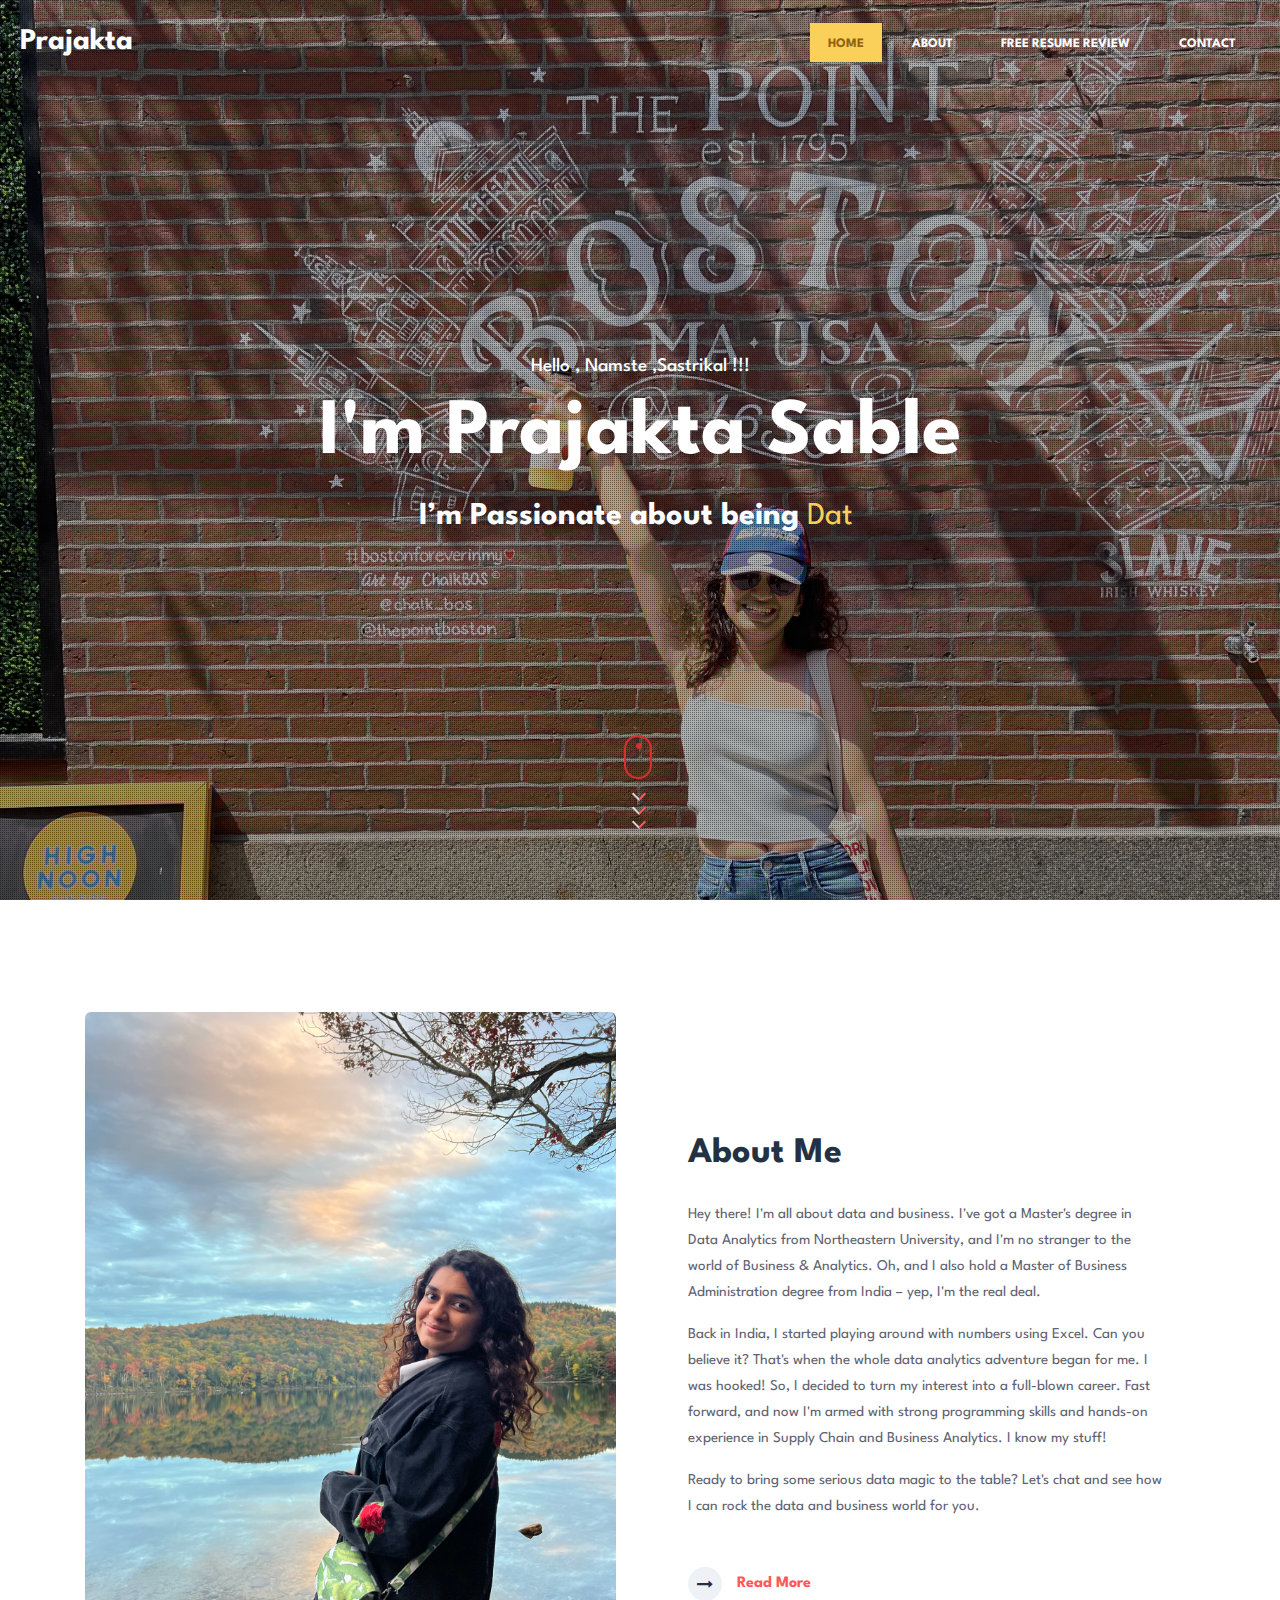
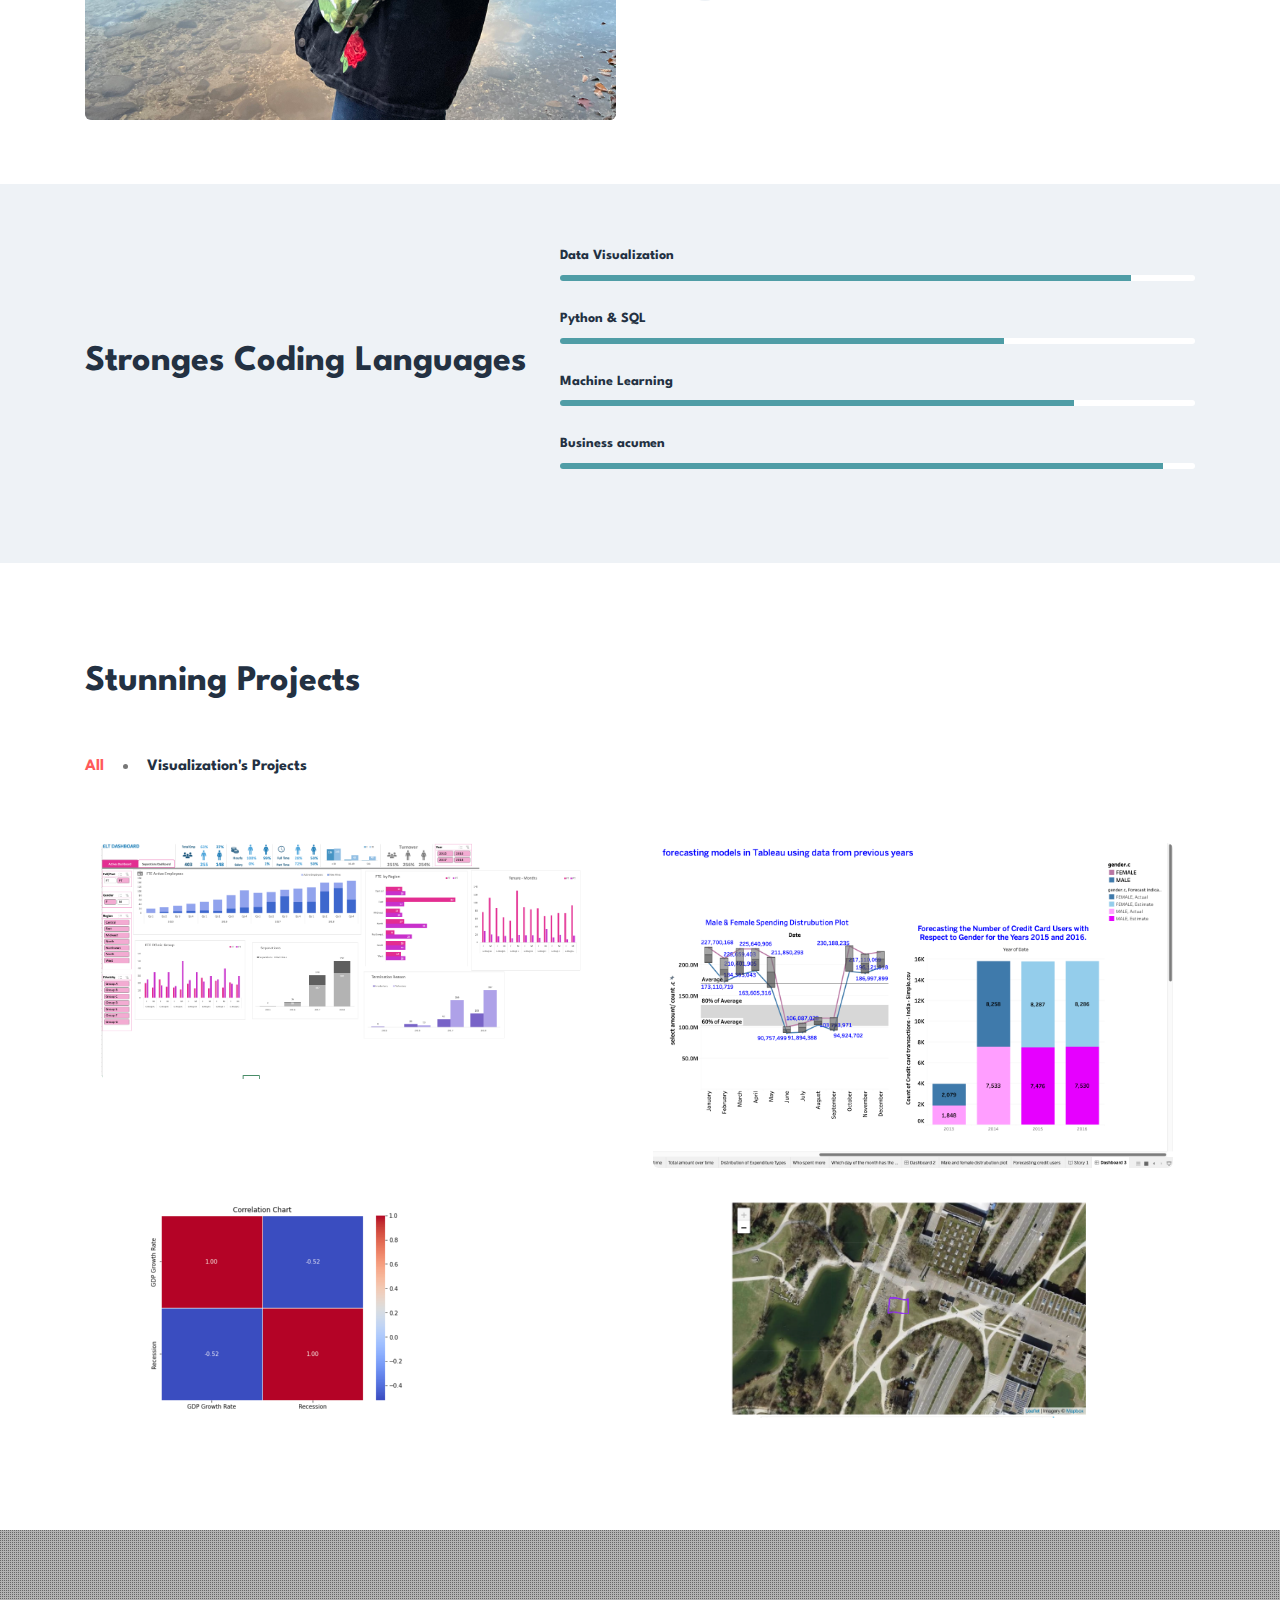
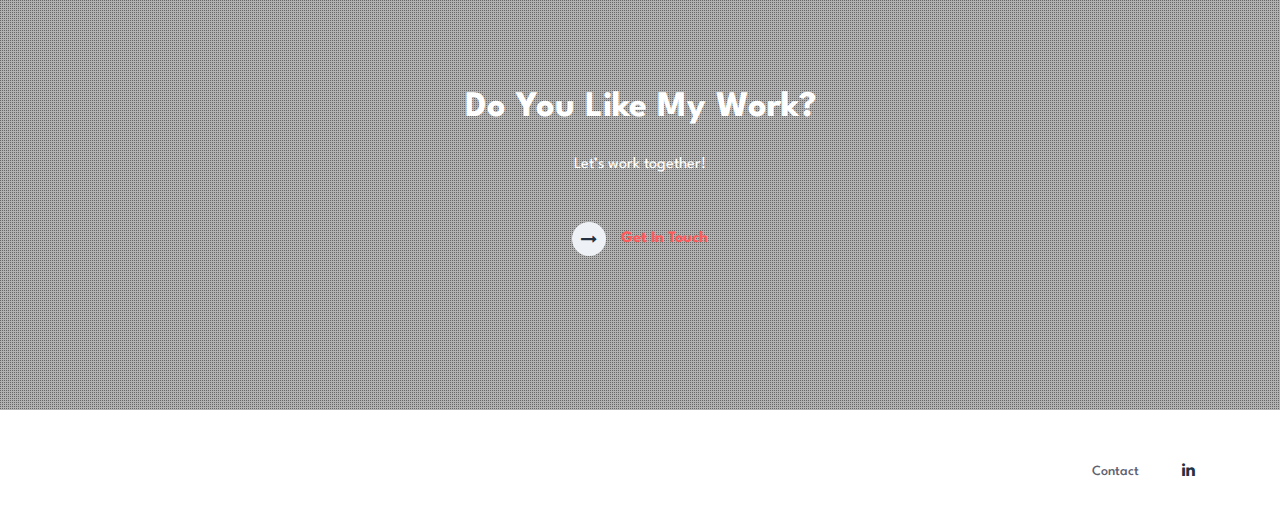
==== index.html @ e820bfb5 "projects chnages and add tableau public link" ====
<!doctype html>
<html lang="zxx">

<head>
  <!-- Required meta tags -->
  <meta charset="utf-8">
  <meta name="viewport" content="width=device-width, initial-scale=1, shrink-to-fit=no">
  <title>Home</title>
  <!-- Template CSS -->
  <link rel="stylesheet" href="assets/css/style-starter.css">
  <!-- Template CSS -->
  <link href="http://fonts.googleapis.com/css?family=Spartan:400,500,600,700,900&display=swap" rel="stylesheet">
  <!-- Template CSS -->

</head>

<!-- Google tag (gtag.js) -->
<script async src="https://www.googletagmanager.com/gtag/js?id=G-33QVKZ4LHF"></script>
<script>
  window.dataLayer = window.dataLayer || [];
  function gtag(){dataLayer.push(arguments);}
  gtag('js', new Date());

  gtag('config', 'G-33QVKZ4LHF');
</script>

<body>
  <!-- /Homepage-->
  <section class="w3l-banner-main">
    <!-- //Header -->
    <section class="banner-main-inf" id="section07">
      <header id="site-header" class="header-top">
        <nav class="navbar navbar-expand-lg shift " id="header">
          <a class="navbar-brand" href="index.html">
            Prajakta<span class="dot-1"></span>
          </a>
          <button class="navbar-toggler bg-gradient" type="button" data-toggle="collapse"
            data-target="#navbarTogglerDemo02" aria-controls="navbarTogglerDemo02" aria-expanded="false"
            aria-label="Toggle navigation"><span class="navbar-toggler-icon fa fa-bars"> </span>
          </button>

          <div class="collapse navbar-collapse" id="navbarTogglerDemo02">
            <ul class="navbar-nav ml-auto">
              <li class="nav-item active">
                <a class="nav-link" href="#site-header">Home <span class="sr-only">(current)</span></a>
              </li>
              <li class="nav-item">
                <a class="nav-link effect-3" href="about.html">About</a>
              </li>
			  <li class="nav-item">
				<a class="nav-link effect-3" href="services.html">Free Resume Review</a>
			  </li>
              <li class="nav-item">
                <a class="nav-link effect-3" href="contact.html">Contact</a>
              </li>
            </ul>

          </div>
        </nav>
      </header>
      <!-- //Header -->
      <!--/banner-content-->
      <div class="bannerhny-content text-center">
        <div class="layer">
          <div class="bannerhnyinf">
            <h6>Hello , Namste ,Sastrikal !!!</h6>
            <h3>I'm Prajakta Sable</h3>
            <h4 class="ban-t"> I’m Passionate about being  <span class="typed-text"></span><span class="cursor">&nbsp</span></h4>
            <div class="scroll-button">
              <a href="#about" class="scroll">
                <div class="icon-scroll">
                  <div class="mouse">
                    <div class="wheel"></div>
                  </div>
                  <div class="icon-arrows">
                    <span></span>
                  </div>
                </div>
              </a>
            </div>
          </div>
        </div>
        <!--//banner-content-->
      </div>
      </div>
    </section>
    <!-- //Homepage -->
<section class="w3l-content-w-photo-6" id="about">
	<!-- /content-grids-->
	<div class="content-photo-info py-5">
		<div class="container py-lg-3">
			<!-- /row-->
			<div class="content-photo-grids row mt-lg-5 mt-4">
				<div class="photo-6-inf-left col-lg-6 pr-lg-4">
					<img src="assets/images/ab.jpg" class="img-fluid" alt="">
				</div>
				<div class="photo-6-inf-right col-lg-6 text-left pl-lg-5">

					<h3 class="hny-title">
						About Me<span class="dot-1"></span></h3>
					<p> Hey there! I'm all about data and business. I've got a Master's degree in Data Analytics from Northeastern University, and I'm no stranger to the world of Business & Analytics. Oh, and I also hold a Master of Business Administration degree from India – yep, I'm the real deal.</p>

					<p> Back in India, I started playing around with numbers using Excel. Can you believe it? That's when the whole data analytics adventure began for me. I was hooked! So, I decided to turn my interest into a full-blown career. Fast forward, and now I'm armed with strong programming skills and hands-on experience in Supply Chain and Business Analytics. I know my stuff!</p>
					<p> Ready to bring some serious data magic to the table? Let's chat and see how I can rock the data and business world for you.</p>
					<div class="read-more mt-lg-5 mt-4">
						<a href="about.html" class="read-more">
							<span class="more_icon fa fa-long-arrow-right"></span>
							<span class="more_text">Read More</span>
						</a>
					</div>
				</div>
			</div>
			<!-- //row-->
			

		</div>
	</div>
</section>
<!-- //content-grids-->

<section class="w3l-content-6">
	<!-- /content-6-section -->
	  <div class="content-6-mian py-5">
			 <div class="container py-lg-3">
					 <div class="content-info-in row">
							 <div class="content-gd col-lg-5">
								<h3 class="hny-title">Stronges Coding Languages <br><span class="dot-1"></span>
							 </div>
							 <div class="content-gd col-lg-7">
								<div class="progress-info">
									<h6 class="progress-tittle">Data Visualization</h6>
									<div class="progress">
										<div class="progress-bar progress-bar-striped" role="progressbar" style="width: 90%" aria-valuenow="90" aria-valuemin="0" aria-valuemax="100">
										</div>
									</div>
								</div>
								<div class="progress-info">
									<h6 class="progress-tittle"> Python & SQL
									</h6>
									<div class="progress">
										<div class="progress-bar progress-bar-striped" role="progressbar" style="width: 70%" aria-valuenow="80" aria-valuemin="0" aria-valuemax="100">
										</div>
									</div>
								</div>
								<div class="progress-info">
									<h6 class="progress-tittle">Machine Learning</h6>
									<div class="progress">
										<div class="progress-bar progress-bar-striped" role="progressbar" style="width: 81%" aria-valuenow="80" aria-valuemin="0" aria-valuemax="100">
										</div>
									</div>
								</div>
								<div class="progress-info">
									<h6 class="progress-tittle"> Business acumen 
									 </h6>
									 <div class="progress">
									   <div class="progress-bar progress-bar-striped" role="progressbar" style="width: 95%" aria-valuenow="95" aria-valuemin="0" aria-valuemax="100">
									  </div>
							 </div>
					 </div>
					             
						</div>
				 </div>
			 </div>
	 </section>
   <!-- //content-6-section -->

  
<section class="w3-gallery">
	<!-- Portfolio -->
	<div class="portfolio py-5">
		<div class="container py-lg-5">

			<h3 class="hny-title">Stunning Projects<span class="dot-1"></span></h3>

			<!-- /Portfolio-grids -->
			<ul class="portfolio-categ filter my-md-5 my-4 p-0">
				<li class="port-filter all active">
					<a href="#">All</a>
				</li>
				<li class="cat-item-1">
					<a href="#" title="Category 1">Visualization's Projects</a>
				</li>
			
				

			</ul>
			<ul class="portfolio-area clearfix p-0 m-0 row">
				<li class="portfolio-item2 content" data-id="id-1" data-type="cat-item-1">
					<span class="image-block">

						<a class="image-zoom" href="assets/images/Screenshot 2023-07-02 at 5.34.55 PM.png" data-gal="prettyPhoto[1]">
							<div class="content-overlay"></div>
							<img src="assets/images/Screenshot 2023-07-02 at 5.34.55 PM.png" class="img-fluid" alt="portfolio-img">

							<div class="content-details fadeIn-bottom">
								<h3 class="content-title">"A rough People Data Analytics Dashboard created in Excel."
								</h3>

							</div>
						</a>
					</span>
				</li>
				<li class="portfolio-item2 content" data-id="id-2" data-type="cat-item-2">
					<span class="image-block">
						<a class="image-zoom" href="assets/images/Tableau.png" data-gal="prettyPhoto[1]">
							<div class="content-overlay"></div>
							<img src="assets/images/Tableau.png" class="img-fluid" alt="portfolio-img">
							<div class="content-details fadeIn-bottom">
								<h3 class="content-title"> "Forecasting models using exponential smoothing and linear regression using Tableau." </h3>

							</div>
						</a>
					</span>
				</li>
			</a>
				<li class="portfolio-item2 content" data-id="id-3" data-type="cat-item-3">
					<span class="image-block">

						<a class="image-zoom" href="assets/images/ML_1.png" data-gal="prettyPhoto[gallery1]">
							<div class="content-overlay"></div>
							<img src="assets/images/ML_1.png" class="img-fluid" alt="portfolio-img">
							<div class="content-details fadeIn-bottom">
								<h3 class="content-title"> Recession Analysis using ML</h3>
							</div>
						</a>
						<a class="image-zoom" href="assets/images/ML_2.png" data-gal="prettyPhoto[gallery1]"></a>
						<a class="image-zoom" href="assets/images/ML_3.png" data-gal="prettyPhoto[gallery1]"></a>
						<a class="image-zoom" href="assets/images/ML_4.png" data-gal="prettyPhoto[gallery1]"></a>
					</span>
				</li>
				<li class="portfolio-item2 content" data-id="id-4" data-type="cat-item-2">
					<span class="image-block">

						<a class="image-zoom" href="assets/images/Drone_1.png" data-gal="prettyPhoto[gallery2]">
							<div class="content-overlay"></div>
							<img src="assets/images/Drone_1.png" class="img-fluid" alt="portfolio-img">
							<div class="content-details fadeIn-bottom">
								<h3 class="content-title"> Drone Analysis using PX4</h3>

							</div>
						</a>
						<a class="image-zoom" href="assets/images/Drone_2.png" data-gal="prettyPhoto[gallery2]"></a>
						<a class="image-zoom" href="assets/images/Drone_3.png" data-gal="prettyPhoto[gallery2]"></a>
						<a class="image-zoom" href="assets/images/Drone_4.png" data-gal="prettyPhoto[gallery2]"></a>
						<a class="image-zoom" href="assets/images/Drone_5.png" data-gal="prettyPhoto[gallery2]"></a>
						<a class="image-zoom" href="assets/images/Drone_6.png" data-gal="prettyPhoto[gallery1]"></a>
					</span>
				</li>

				
			</ul>
			<!--end portfolio-area -->
			<!-- /Portfolio-grids -->
		</div>

	</div>
</section>
<!-- //Portfolio -->

      

<!-- //customers-6-->
    <!--/w3l-download-main-->
    <section class="w3l-download-main">
    	<!--/download-->
    	<div class="download-content text-center">
    		<div class="layer-2 py-5">
    			<div class="container py-lg-3">
    				<h3 class="hny-title two">Do you like my work<span class="dot-1"></span>?</h3>
    				<h6>Let’s work together!</h6>
    				<div class="read-more mt-lg-5 mt-4">
    					<a href="contact.html" class="read-more">
    						<span class="more_icon fa fa-long-arrow-right"></span>
    						<span class="more_text">Get In Touch</span>
    					</a>
    				</div>
    			</div>
    		</div>
    	</div>
    	</div>
    	<!--//download-->
    </section>
    <!--//w3l-download-main-->
<!-- footer -->
<footer class="w3l-footer-16">
    <div class="footer-content py-lg-5 py-4 text-center">
        <div class="container">
            <div class="row copy-right">
                <div class="col-lg-6 footer-left text-lg-left text-center">
                </div>
                <div class="col-lg-6 footer-right text-lg-right text-center">
                    <ul class="footer-gd-16">
                        <li><a href="contact.html">Contact</a></li>
                    </ul>
                    <div class="share-icons-footer ml-lg-4">
                        <a href="https://www.linkedin.com/in/prajaktasable/"  target=”_blank”><span class="fa fa-linkedin"></span></a>
                    </div>

                </div>
            </div>
            <button onclick="topFunction()" id="movetop" title="Go to top">
                <span class="fa fa-angle-up"></span>
            </button>
        </div>
    </div>

    <!-- move top -->
    <script>
        // When the user scrolls down 20px from the top of the document, show the button
        window.onscroll = function () {
            scrollFunction()
        };

        function scrollFunction() {
            if (document.body.scrollTop > 20 || document.documentElement.scrollTop > 20) {
                document.getElementById("movetop").style.display = "block";
            } else {
                document.getElementById("movetop").style.display = "none";
            }
        }

        // When the user clicks on the button, scroll to the top of the document
        function topFunction() {
            document.body.scrollTop = 0;
            document.documentElement.scrollTop = 0;
        }
    </script>
    <!-- //move top -->
    <script>
        $(function () {
            $('.navbar-toggler').click(function () {
                $('body').toggleClass('noscroll');
            })
        });
    </script>
</footer>
<!-- //footer -->
</body>

</html>

<script src="assets/js/jquery-3.3.1.min.js"></script>
<!-- disable body scroll which navbar is in active -->

<!--//-->
<script>
  $(function () {
    $('.navbar-toggler').click(function () {
      $('body').toggleClass('noscroll');
    })
  });
</script>
<!--/scroll-down-JS-->
<script>
  $(function () {
    $('a[href*=#]').on('click', function (e) {
      e.preventDefault();
      $('html, body').animate({
        scrollTop: $($(this).attr('href')).offset().top
      }, 500, 'linear');
    });
  });
</script>
<!--//scroll-down-JS-->
<!-- /typig-text-->
<script>
  const typedTextSpan = document.querySelector(".typed-text");
  const cursorSpan = document.querySelector(".cursor");

  const textArray = ["Data & Business Analyst"];
  const typingDelay = 200;
  const erasingDelay = 10;
  const newTextDelay = 100; // Delay between current and next text
  let textArrayIndex = 0;
  let charIndex = 0;

  function type() {
    if (charIndex < textArray[textArrayIndex].length) {
      if (!cursorSpan.classList.contains("typing")) cursorSpan.classList.add("typing");
      typedTextSpan.textContent += textArray[textArrayIndex].charAt(charIndex);
      charIndex++;
      setTimeout(type, typingDelay);
    } else {
      cursorSpan.classList.remove("typing");
      setTimeout(erase, newTextDelay);
    }
  }

  function erase() {
    if (charIndex > 0) {
      // add class 'typing' if there's none
      if (!cursorSpan.classList.contains("typing")) {
        cursorSpan.classList.add("typing");
      }
      typedTextSpan.textContent = textArray[textArrayIndex].substring(0, 0);
      charIndex--;
      setTimeout(erase, erasingDelay);
    } else {
      cursorSpan.classList.remove("typing");
      textArrayIndex++;
      if (textArrayIndex >= textArray.length) textArrayIndex = 0;
      setTimeout(type, typingDelay);
    }
  }

  document.addEventListener("DOMContentLoaded", function () { // On DOM Load initiate the effect
    if (textArray.length) setTimeout(type, newTextDelay + 250);
  });
</script>
<!-- //typig-text-->
<!-- for blog carousel slider -->
<script src="assets/js/owl.carousel1.js"></script>
<script>
  $(document).ready(function () {
    $("#owl-demo2").owlCarousel({
      items:1,
		        lazyLoad : true,
		        autoPlay : true,
		        navigation : false,
			    navigationText : ["",""],
			    rewindNav : false,
			    scrollPerPage :true,
			    pagination : false,
    			paginationNumbers: false,
      
    })
  })
</script>


<!-- //for blog carousel slider -->
<!-- jQuery-Photo-filter-lightbox-portfolio-plugin -->
<script src="assets/js/jquery-1.7.2.js"></script>
<script src="assets/js/jquery.quicksand.js"></script>
<script src="assets/js/script.js"></script>
<script src="assets/js/jquery.prettyPhoto.js"></script>
<!-- //jQuery-Photo-filter-lightbox-portfolio-plugin -->

<script src="assets/js/bootstrap.min.js"></script>
---- assets/css/style-starter.css ----
@charset "UTF-8";

html {
  scroll-behavior: smooth;
}

h1,
h2,
h3,
h4,
h5,
h6 {
  font-family: 'Spartan', sans-serif;
  font-weight: 700;
}

body,
body a,
body li,
body p,
.btn,
input {
  font-family: 'Spartan', sans-serif;
}

body p {
  line-height: 26px;
  font-weight: 400;
  font-size: 15px;
}

ol,
ul,
dl {
  margin-top: 0;
  margin-bottom: 0rem;
  padding: 0;
}

.form-control:focus {
  box-shadow: none !important;
}

body a:hover {
  color: #ff5959;
  transition: 0.3s ease;
}

body input,
button,
.btn,
textarea {
  border-radius: 6px;
  font-family: 'Spartan', sans-serif;
}

body img {
  border-radius: 6px;
}

.noscroll {
  overflow: hidden;
}

h3.hny-title,
h3.hny-title.two {
  font-size: 36px;
  line-height: 46px;
  color: #233142;
  margin-bottom: 24px;
  text-transform: capitalize;
  font-weight: 700;
}

h3.hny-title.two {
  color: #fff;
}

span.dot-1 {
  color: #ff5959;
}

.read-more a {
  color: #ff5959;
  font-weight: 700;
  font-size: 16px;
}

.read-more a:hover {
  color: #4f9da6;
}

.read-more .more_text {
  margin-left: 0.7em;
  display: inline-block;
  vertical-align: middle;
  transition: color 0.3s ease;
}

.read-more .more_icon {
  display: inline-block;
  vertical-align: middle;
  width: 34px;
  height: 34px;
  line-height: 34px;
  text-align: center;
  color: #233142;
  background-color: #EEF2F6;
  transition: color 0.3s ease, background-color 0.3s ease, border-color 0.3s ease;
  border-radius: 50%;
}

span.red-color {
  color: #ff5959;
}

@media (max-width: 1280px) {

  h3.hny-title,
  h3.hny-title.two {
    font-size: 36px;
    line-height: 46px;
  }
}

@media (max-width: 991px) {

  h3.hny-title,
  h3.hny-title.two {
    font-size: 30px;
    line-height: 40px;
  }

  a.read-more-btn.btn {
    margin-top: 10px;
  }
}

@media (max-width: 480px) {

  h3.hny-title,
  h3.hny-title.two {
    font-size: 28px;
    line-height: 38px;
  }
}

@media (max-width: 440px) {

  h3.hny-title,
  h3.hny-title.two {
    font-size: 26px;
    line-height: 36px;
  }
}

/*!
 *  Font Awesome 4.7.0 by @davegandy - http://fontawesome.io - @fontawesome
 *  License - http://fontawesome.io/license (Font: SIL OFL 1.1, CSS: MIT License)
 */
/* FONT PATH
 * -------------------------- */
@font-face {
  font-family: 'FontAwesome';
  src: url("../fonts/fontawesome-webfont.eot?v=4.7.0");
  src: url("../fonts/fontawesome-webfont.eot?#iefix&v=4.7.0") format("embedded-opentype"), url("../fonts/fontawesome-webfont.woff2?v=4.7.0") format("woff2"), url("../fonts/fontawesome-webfont.woff?v=4.7.0") format("woff"), url("../fonts/fontawesome-webfont.ttf?v=4.7.0") format("truetype"), url("../fonts/fontawesome-webfont.svg?v=4.7.0#fontawesomeregular") format("svg");
  font-weight: normal;
  font-style: normal;
}

.fa {
  display: inline-block;
  font: normal normal normal 14px/1 FontAwesome;
  font-size: inherit;
  text-rendering: auto;
  -webkit-font-smoothing: antialiased;
  -moz-osx-font-smoothing: grayscale;
}

/* makes the font 33% larger relative to the icon container */
.fa-lg {
  font-size: 1.33333em;
  line-height: 0.75em;
  vertical-align: -15%;
}

.fa-2x {
  font-size: 2em;
}

.fa-3x {
  font-size: 3em;
}

.fa-4x {
  font-size: 4em;
}

.fa-5x {
  font-size: 5em;
}

.fa-fw {
  width: 1.28571em;
  text-align: center;
}

.fa-ul {
  padding-left: 0;
  margin-left: 2.14286em;
  list-style-type: none;
}

.fa-ul>li {
  position: relative;
}

.fa-li {
  position: absolute;
  left: -2.14286em;
  width: 2.14286em;
  top: 0.14286em;
  text-align: center;
}

.fa-li.fa-lg {
  left: -1.85714em;
}

.fa-border {
  padding: .2em .25em .15em;
  border: solid 0.08em #eee;
  border-radius: .1em;
}

.fa-pull-left {
  float: left;
}

.fa-pull-right {
  float: right;
}

.fa.fa-pull-left {
  margin-right: .3em;
}

.fa.fa-pull-right {
  margin-left: .3em;
}

/* Deprecated as of 4.4.0 */
.pull-right {
  float: right;
}

.pull-left {
  float: left;
}

.fa.pull-left {
  margin-right: .3em;
}

.fa.pull-right {
  margin-left: .3em;
}

.fa-spin {
  -webkit-animation: fa-spin 2s infinite linear;
  animation: fa-spin 2s infinite linear;
}

.fa-pulse {
  -webkit-animation: fa-spin 1s infinite steps(8);
  animation: fa-spin 1s infinite steps(8);
}

@-webkit-keyframes fa-spin {
  0% {
    transform: rotate(0deg);
  }

  100% {
    transform: rotate(359deg);
  }
}

@keyframes fa-spin {
  0% {
    transform: rotate(0deg);
  }

  100% {
    transform: rotate(359deg);
  }
}

.fa-rotate-90 {
  -ms-filter: "progid:DXImageTransform.Microsoft.BasicImage(rotation=1)";
  transform: rotate(90deg);
}

.fa-rotate-180 {
  -ms-filter: "progid:DXImageTransform.Microsoft.BasicImage(rotation=2)";
  transform: rotate(180deg);
}

.fa-rotate-270 {
  -ms-filter: "progid:DXImageTransform.Microsoft.BasicImage(rotation=3)";
  transform: rotate(270deg);
}

.fa-flip-horizontal {
  -ms-filter: "progid:DXImageTransform.Microsoft.BasicImage(rotation=0, mirror=1)";
  transform: scale(-1, 1);
}

.fa-flip-vertical {
  -ms-filter: "progid:DXImageTransform.Microsoft.BasicImage(rotation=2, mirror=1)";
  transform: scale(1, -1);
}

:root .fa-rotate-90,
:root .fa-rotate-180,
:root .fa-rotate-270,
:root .fa-flip-horizontal,
:root .fa-flip-vertical {
  -webkit-filter: none;
  filter: none;
}

.fa-stack {
  position: relative;
  display: inline-block;
  width: 2em;
  height: 2em;
  line-height: 2em;
  vertical-align: middle;
}

.fa-stack-1x,
.fa-stack-2x {
  position: absolute;
  left: 0;
  width: 100%;
  text-align: center;
}

.fa-stack-1x {
  line-height: inherit;
}

.fa-stack-2x {
  font-size: 2em;
}

.fa-inverse {
  color: #fff;
}

/* Font Awesome uses the Unicode Private Use Area (PUA) to ensure screen
   readers do not read off random characters that represent icons */
.fa-glass:before {
  content: "";
}

.fa-music:before {
  content: "";
}

.fa-search:before {
  content: "";
}

.fa-envelope-o:before {
  content: "";
}

.fa-heart:before {
  content: "";
}

.fa-star:before {
  content: "";
}

.fa-star-o:before {
  content: "";
}

.fa-user:before {
  content: "";
}

.fa-film:before {
  content: "";
}

.fa-th-large:before {
  content: "";
}

.fa-th:before {
  content: "";
}

.fa-th-list:before {
  content: "";
}

.fa-check:before {
  content: "";
}

.fa-remove:before,
.fa-close:before,
.fa-times:before {
  content: "";
}

.fa-search-plus:before {
  content: "";
}

.fa-search-minus:before {
  content: "";
}

.fa-power-off:before {
  content: "";
}

.fa-signal:before {
  content: "";
}

.fa-gear:before,
.fa-cog:before {
  content: "";
}

.fa-trash-o:before {
  content: "";
}

.fa-home:before {
  content: "";
}

.fa-file-o:before {
  content: "";
}

.fa-clock-o:before {
  content: "";
}

.fa-road:before {
  content: "";
}

.fa-download:before {
  content: "";
}

.fa-arrow-circle-o-down:before {
  content: "";
}

.fa-arrow-circle-o-up:before {
  content: "";
}

.fa-inbox:before {
  content: "";
}

.fa-play-circle-o:before {
  content: "";
}

.fa-rotate-right:before,
.fa-repeat:before {
  content: "";
}

.fa-refresh:before {
  content: "";
}

.fa-list-alt:before {
  content: "";
}

.fa-lock:before {
  content: "";
}

.fa-flag:before {
  content: "";
}

.fa-headphones:before {
  content: "";
}

.fa-volume-off:before {
  content: "";
}

.fa-volume-down:before {
  content: "";
}

.fa-volume-up:before {
  content: "";
}

.fa-qrcode:before {
  content: "";
}

.fa-barcode:before {
  content: "";
}

.fa-tag:before {
  content: "";
}

.fa-tags:before {
  content: "";
}

.fa-book:before {
  content: "";
}

.fa-bookmark:before {
  content: "";
}

.fa-print:before {
  content: "";
}

.fa-camera:before {
  content: "";
}

.fa-font:before {
  content: "";
}

.fa-bold:before {
  content: "";
}

.fa-italic:before {
  content: "";
}

.fa-text-height:before {
  content: "";
}

.fa-text-width:before {
  content: "";
}

.fa-align-left:before {
  content: "";
}

.fa-align-center:before {
  content: "";
}

.fa-align-right:before {
  content: "";
}

.fa-align-justify:before {
  content: "";
}

.fa-list:before {
  content: "";
}

.fa-dedent:before,
.fa-outdent:before {
  content: "";
}

.fa-indent:before {
  content: "";
}

.fa-video-camera:before {
  content: "";
}

.fa-photo:before,
.fa-image:before,
.fa-picture-o:before {
  content: "";
}

.fa-pencil:before {
  content: "";
}

.fa-map-marker:before {
  content: "";
}

.fa-adjust:before {
  content: "";
}

.fa-tint:before {
  content: "";
}

.fa-edit:before,
.fa-pencil-square-o:before {
  content: "";
}

.fa-share-square-o:before {
  content: "";
}

.fa-check-square-o:before {
  content: "";
}

.fa-arrows:before {
  content: "";
}

.fa-step-backward:before {
  content: "";
}

.fa-fast-backward:before {
  content: "";
}

.fa-backward:before {
  content: "";
}

.fa-play:before {
  content: "";
}

.fa-pause:before {
  content: "";
}

.fa-stop:before {
  content: "";
}

.fa-forward:before {
  content: "";
}

.fa-fast-forward:before {
  content: "";
}

.fa-step-forward:before {
  content: "";
}

.fa-eject:before {
  content: "";
}

.fa-chevron-left:before {
  content: "";
}

.fa-chevron-right:before {
  content: "";
}

.fa-plus-circle:before {
  content: "";
}

.fa-minus-circle:before {
  content: "";
}

.fa-times-circle:before {
  content: "";
}

.fa-check-circle:before {
  content: "";
}

.fa-question-circle:before {
  content: "";
}

.fa-info-circle:before {
  content: "";
}

.fa-crosshairs:before {
  content: "";
}

.fa-times-circle-o:before {
  content: "";
}

.fa-check-circle-o:before {
  content: "";
}

.fa-ban:before {
  content: "";
}

.fa-arrow-left:before {
  content: "";
}

.fa-arrow-right:before {
  content: "";
}

.fa-arrow-up:before {
  content: "";
}

.fa-arrow-down:before {
  content: "";
}

.fa-mail-forward:before,
.fa-share:before {
  content: "";
}

.fa-expand:before {
  content: "";
}

.fa-compress:before {
  content: "";
}

.fa-plus:before {
  content: "";
}

.fa-minus:before {
  content: "";
}

.fa-asterisk:before {
  content: "";
}

.fa-exclamation-circle:before {
  content: "";
}

.fa-gift:before {
  content: "";
}

.fa-leaf:before {
  content: "";
}

.fa-fire:before {
  content: "";
}

.fa-eye:before {
  content: "";
}

.fa-eye-slash:before {
  content: "";
}

.fa-warning:before,
.fa-exclamation-triangle:before {
  content: "";
}

.fa-plane:before {
  content: "";
}

.fa-calendar:before {
  content: "";
}

.fa-random:before {
  content: "";
}

.fa-comment:before {
  content: "";
}

.fa-magnet:before {
  content: "";
}

.fa-chevron-up:before {
  content: "";
}

.fa-chevron-down:before {
  content: "";
}

.fa-retweet:before {
  content: "";
}

.fa-shopping-cart:before {
  content: "";
}

.fa-folder:before {
  content: "";
}

.fa-folder-open:before {
  content: "";
}

.fa-arrows-v:before {
  content: "";
}

.fa-arrows-h:before {
  content: "";
}

.fa-bar-chart-o:before,
.fa-bar-chart:before {
  content: "";
}

.fa-twitter-square:before {
  content: "";
}

.fa-facebook-square:before {
  content: "";
}

.fa-camera-retro:before {
  content: "";
}

.fa-key:before {
  content: "";
}

.fa-gears:before,
.fa-cogs:before {
  content: "";
}

.fa-comments:before {
  content: "";
}

.fa-thumbs-o-up:before {
  content: "";
}

.fa-thumbs-o-down:before {
  content: "";
}

.fa-star-half:before {
  content: "";
}

.fa-heart-o:before {
  content: "";
}

.fa-sign-out:before {
  content: "";
}

.fa-linkedin-square:before {
  content: "";
}

.fa-thumb-tack:before {
  content: "";
}

.fa-external-link:before {
  content: "";
}

.fa-sign-in:before {
  content: "";
}

.fa-trophy:before {
  content: "";
}

.fa-github-square:before {
  content: "";
}

.fa-upload:before {
  content: "";
}

.fa-lemon-o:before {
  content: "";
}

.fa-phone:before {
  content: "";
}

.fa-square-o:before {
  content: "";
}

.fa-bookmark-o:before {
  content: "";
}

.fa-phone-square:before {
  content: "";
}

.fa-twitter:before {
  content: "";
}

.fa-facebook-f:before,
.fa-facebook:before {
  content: "";
}

.fa-github:before {
  content: "";
}

.fa-unlock:before {
  content: "";
}

.fa-credit-card:before {
  content: "";
}

.fa-feed:before,
.fa-rss:before {
  content: "";
}

.fa-hdd-o:before {
  content: "";
}

.fa-bullhorn:before {
  content: "";
}

.fa-bell:before {
  content: "";
}

.fa-certificate:before {
  content: "";
}

.fa-hand-o-right:before {
  content: "";
}

.fa-hand-o-left:before {
  content: "";
}

.fa-hand-o-up:before {
  content: "";
}

.fa-hand-o-down:before {
  content: "";
}

.fa-arrow-circle-left:before {
  content: "";
}

.fa-arrow-circle-right:before {
  content: "";
}

.fa-arrow-circle-up:before {
  content: "";
}

.fa-arrow-circle-down:before {
  content: "";
}

.fa-globe:before {
  content: "";
}

.fa-wrench:before {
  content: "";
}

.fa-tasks:before {
  content: "";
}

.fa-filter:before {
  content: "";
}

.fa-briefcase:before {
  content: "";
}

.fa-arrows-alt:before {
  content: "";
}

.fa-group:before,
.fa-users:before {
  content: "";
}

.fa-chain:before,
.fa-link:before {
  content: "";
}

.fa-cloud:before {
  content: "";
}

.fa-flask:before {
  content: "";
}

.fa-cut:before,
.fa-scissors:before {
  content: "";
}

.fa-copy:before,
.fa-files-o:before {
  content: "";
}

.fa-paperclip:before {
  content: "";
}

.fa-save:before,
.fa-floppy-o:before {
  content: "";
}

.fa-square:before {
  content: "";
}

.fa-navicon:before,
.fa-reorder:before,
.fa-bars:before {
  content: "";
}

.fa-list-ul:before {
  content: "";
}

.fa-list-ol:before {
  content: "";
}

.fa-strikethrough:before {
  content: "";
}

.fa-underline:before {
  content: "";
}

.fa-table:before {
  content: "";
}

.fa-magic:before {
  content: "";
}

.fa-truck:before {
  content: "";
}

.fa-pinterest:before {
  content: "";
}

.fa-pinterest-square:before {
  content: "";
}

.fa-google-plus-square:before {
  content: "";
}

.fa-google-plus:before {
  content: "";
}

.fa-money:before {
  content: "";
}

.fa-caret-down:before {
  content: "";
}

.fa-caret-up:before {
  content: "";
}

.fa-caret-left:before {
  content: "";
}

.fa-caret-right:before {
  content: "";
}

.fa-columns:before {
  content: "";
}

.fa-unsorted:before,
.fa-sort:before {
  content: "";
}

.fa-sort-down:before,
.fa-sort-desc:before {
  content: "";
}

.fa-sort-up:before,
.fa-sort-asc:before {
  content: "";
}

.fa-envelope:before {
  content: "";
}

.fa-linkedin:before {
  content: "";
}

.fa-rotate-left:before,
.fa-undo:before {
  content: "";
}

.fa-legal:before,
.fa-gavel:before {
  content: "";
}

.fa-dashboard:before,
.fa-tachometer:before {
  content: "";
}

.fa-comment-o:before {
  content: "";
}

.fa-comments-o:before {
  content: "";
}

.fa-flash:before,
.fa-bolt:before {
  content: "";
}

.fa-sitemap:before {
  content: "";
}

.fa-umbrella:before {
  content: "";
}

.fa-paste:before,
.fa-clipboard:before {
  content: "";
}

.fa-lightbulb-o:before {
  content: "";
}

.fa-exchange:before {
  content: "";
}

.fa-cloud-download:before {
  content: "";
}

.fa-cloud-upload:before {
  content: "";
}

.fa-user-md:before {
  content: "";
}

.fa-stethoscope:before {
  content: "";
}

.fa-suitcase:before {
  content: "";
}

.fa-bell-o:before {
  content: "";
}

.fa-coffee:before {
  content: "";
}

.fa-cutlery:before {
  content: "";
}

.fa-file-text-o:before {
  content: "";
}

.fa-building-o:before {
  content: "";
}

.fa-hospital-o:before {
  content: "";
}

.fa-ambulance:before {
  content: "";
}

.fa-medkit:before {
  content: "";
}

.fa-fighter-jet:before {
  content: "";
}

.fa-beer:before {
  content: "";
}

.fa-h-square:before {
  content: "";
}

.fa-plus-square:before {
  content: "";
}

.fa-angle-double-left:before {
  content: "";
}

.fa-angle-double-right:before {
  content: "";
}

.fa-angle-double-up:before {
  content: "";
}

.fa-angle-double-down:before {
  content: "";
}

.fa-angle-left:before {
  content: "";
}

.fa-angle-right:before {
  content: "";
}

.fa-angle-up:before {
  content: "";
}

.fa-angle-down:before {
  content: "";
}

.fa-desktop:before {
  content: "";
}

.fa-laptop:before {
  content: "";
}

.fa-tablet:before {
  content: "";
}

.fa-mobile-phone:before,
.fa-mobile:before {
  content: "";
}

.fa-circle-o:before {
  content: "";
}

.fa-quote-left:before {
  content: "";
}

.fa-quote-right:before {
  content: "";
}

.fa-spinner:before {
  content: "";
}

.fa-circle:before {
  content: "";
}

.fa-mail-reply:before,
.fa-reply:before {
  content: "";
}

.fa-github-alt:before {
  content: "";
}

.fa-folder-o:before {
  content: "";
}

.fa-folder-open-o:before {
  content: "";
}

.fa-smile-o:before {
  content: "";
}

.fa-frown-o:before {
  content: "";
}

.fa-meh-o:before {
  content: "";
}

.fa-gamepad:before {
  content: "";
}

.fa-keyboard-o:before {
  content: "";
}

.fa-flag-o:before {
  content: "";
}

.fa-flag-checkered:before {
  content: "";
}

.fa-terminal:before {
  content: "";
}

.fa-code:before {
  content: "";
}

.fa-mail-reply-all:before,
.fa-reply-all:before {
  content: "";
}

.fa-star-half-empty:before,
.fa-star-half-full:before,
.fa-star-half-o:before {
  content: "";
}

.fa-location-arrow:before {
  content: "";
}

.fa-crop:before {
  content: "";
}

.fa-code-fork:before {
  content: "";
}

.fa-unlink:before,
.fa-chain-broken:before {
  content: "";
}

.fa-question:before {
  content: "";
}

.fa-info:before {
  content: "";
}

.fa-exclamation:before {
  content: "";
}

.fa-superscript:before {
  content: "";
}

.fa-subscript:before {
  content: "";
}

.fa-eraser:before {
  content: "";
}

.fa-puzzle-piece:before {
  content: "";
}

.fa-microphone:before {
  content: "";
}

.fa-microphone-slash:before {
  content: "";
}

.fa-shield:before {
  content: "";
}

.fa-calendar-o:before {
  content: "";
}

.fa-fire-extinguisher:before {
  content: "";
}

.fa-rocket:before {
  content: "";
}

.fa-maxcdn:before {
  content: "";
}

.fa-chevron-circle-left:before {
  content: "";
}

.fa-chevron-circle-right:before {
  content: "";
}

.fa-chevron-circle-up:before {
  content: "";
}

.fa-chevron-circle-down:before {
  content: "";
}

.fa-html5:before {
  content: "";
}

.fa-css3:before {
  content: "";
}

.fa-anchor:before {
  content: "";
}

.fa-unlock-alt:before {
  content: "";
}

.fa-bullseye:before {
  content: "";
}

.fa-ellipsis-h:before {
  content: "";
}

.fa-ellipsis-v:before {
  content: "";
}

.fa-rss-square:before {
  content: "";
}

.fa-play-circle:before {
  content: "";
}

.fa-ticket:before {
  content: "";
}

.fa-minus-square:before {
  content: "";
}

.fa-minus-square-o:before {
  content: "";
}

.fa-level-up:before {
  content: "";
}

.fa-level-down:before {
  content: "";
}

.fa-check-square:before {
  content: "";
}

.fa-pencil-square:before {
  content: "";
}

.fa-external-link-square:before {
  content: "";
}

.fa-share-square:before {
  content: "";
}

.fa-compass:before {
  content: "";
}

.fa-toggle-down:before,
.fa-caret-square-o-down:before {
  content: "";
}

.fa-toggle-up:before,
.fa-caret-square-o-up:before {
  content: "";
}

.fa-toggle-right:before,
.fa-caret-square-o-right:before {
  content: "";
}

.fa-euro:before,
.fa-eur:before {
  content: "";
}

.fa-gbp:before {
  content: "";
}

.fa-dollar:before,
.fa-usd:before {
  content: "";
}

.fa-rupee:before,
.fa-inr:before {
  content: "";
}

.fa-cny:before,
.fa-rmb:before,
.fa-yen:before,
.fa-jpy:before {
  content: "";
}

.fa-ruble:before,
.fa-rouble:before,
.fa-rub:before {
  content: "";
}

.fa-won:before,
.fa-krw:before {
  content: "";
}

.fa-bitcoin:before,
.fa-btc:before {
  content: "";
}

.fa-file:before {
  content: "";
}

.fa-file-text:before {
  content: "";
}

.fa-sort-alpha-asc:before {
  content: "";
}

.fa-sort-alpha-desc:before {
  content: "";
}

.fa-sort-amount-asc:before {
  content: "";
}

.fa-sort-amount-desc:before {
  content: "";
}

.fa-sort-numeric-asc:before {
  content: "";
}

.fa-sort-numeric-desc:before {
  content: "";
}

.fa-thumbs-up:before {
  content: "";
}

.fa-thumbs-down:before {
  content: "";
}

.fa-youtube-square:before {
  content: "";
}

.fa-youtube:before {
  content: "";
}

.fa-xing:before {
  content: "";
}

.fa-xing-square:before {
  content: "";
}

.fa-youtube-play:before {
  content: "";
}

.fa-dropbox:before {
  content: "";
}

.fa-stack-overflow:before {
  content: "";
}

.fa-instagram:before {
  content: "";
}

.fa-flickr:before {
  content: "";
}

.fa-adn:before {
  content: "";
}

.fa-bitbucket:before {
  content: "";
}

.fa-bitbucket-square:before {
  content: "";
}

.fa-tumblr:before {
  content: "";
}

.fa-tumblr-square:before {
  content: "";
}

.fa-long-arrow-down:before {
  content: "";
}

.fa-long-arrow-up:before {
  content: "";
}

.fa-long-arrow-left:before {
  content: "";
}

.fa-long-arrow-right:before {
  content: "";
}

.fa-apple:before {
  content: "";
}

.fa-windows:before {
  content: "";
}

.fa-android:before {
  content: "";
}

.fa-linux:before {
  content: "";
}

.fa-dribbble:before {
  content: "";
}

.fa-skype:before {
  content: "";
}

.fa-foursquare:before {
  content: "";
}

.fa-trello:before {
  content: "";
}

.fa-female:before {
  content: "";
}

.fa-male:before {
  content: "";
}

.fa-gittip:before,
.fa-gratipay:before {
  content: "";
}

.fa-sun-o:before {
  content: "";
}

.fa-moon-o:before {
  content: "";
}

.fa-archive:before {
  content: "";
}

.fa-bug:before {
  content: "";
}

.fa-vk:before {
  content: "";
}

.fa-weibo:before {
  content: "";
}

.fa-renren:before {
  content: "";
}

.fa-pagelines:before {
  content: "";
}

.fa-stack-exchange:before {
  content: "";
}

.fa-arrow-circle-o-right:before {
  content: "";
}

.fa-arrow-circle-o-left:before {
  content: "";
}

.fa-toggle-left:before,
.fa-caret-square-o-left:before {
  content: "";
}

.fa-dot-circle-o:before {
  content: "";
}

.fa-wheelchair:before {
  content: "";
}

.fa-vimeo-square:before {
  content: "";
}

.fa-turkish-lira:before,
.fa-try:before {
  content: "";
}

.fa-plus-square-o:before {
  content: "";
}

.fa-space-shuttle:before {
  content: "";
}

.fa-slack:before {
  content: "";
}

.fa-envelope-square:before {
  content: "";
}

.fa-wordpress:before {
  content: "";
}

.fa-openid:before {
  content: "";
}

.fa-institution:before,
.fa-bank:before,
.fa-university:before {
  content: "";
}

.fa-mortar-board:before,
.fa-graduation-cap:before {
  content: "";
}

.fa-yahoo:before {
  content: "";
}

.fa-google:before {
  content: "";
}

.fa-reddit:before {
  content: "";
}

.fa-reddit-square:before {
  content: "";
}

.fa-stumbleupon-circle:before {
  content: "";
}

.fa-stumbleupon:before {
  content: "";
}

.fa-delicious:before {
  content: "";
}

.fa-digg:before {
  content: "";
}

.fa-pied-piper-pp:before {
  content: "";
}

.fa-pied-piper-alt:before {
  content: "";
}

.fa-drupal:before {
  content: "";
}

.fa-joomla:before {
  content: "";
}

.fa-language:before {
  content: "";
}

.fa-fax:before {
  content: "";
}

.fa-building:before {
  content: "";
}

.fa-child:before {
  content: "";
}

.fa-paw:before {
  content: "";
}

.fa-spoon:before {
  content: "";
}

.fa-cube:before {
  content: "";
}

.fa-cubes:before {
  content: "";
}

.fa-behance:before {
  content: "";
}

.fa-behance-square:before {
  content: "";
}

.fa-steam:before {
  content: "";
}

.fa-steam-square:before {
  content: "";
}

.fa-recycle:before {
  content: "";
}

.fa-automobile:before,
.fa-car:before {
  content: "";
}

.fa-cab:before,
.fa-taxi:before {
  content: "";
}

.fa-tree:before {
  content: "";
}

.fa-spotify:before {
  content: "";
}

.fa-deviantart:before {
  content: "";
}

.fa-soundcloud:before {
  content: "";
}

.fa-database:before {
  content: "";
}

.fa-file-pdf-o:before {
  content: "";
}

.fa-file-word-o:before {
  content: "";
}

.fa-file-excel-o:before {
  content: "";
}

.fa-file-powerpoint-o:before {
  content: "";
}

.fa-file-photo-o:before,
.fa-file-picture-o:before,
.fa-file-image-o:before {
  content: "";
}

.fa-file-zip-o:before,
.fa-file-archive-o:before {
  content: "";
}

.fa-file-sound-o:before,
.fa-file-audio-o:before {
  content: "";
}

.fa-file-movie-o:before,
.fa-file-video-o:before {
  content: "";
}

.fa-file-code-o:before {
  content: "";
}

.fa-vine:before {
  content: "";
}

.fa-codepen:before {
  content: "";
}

.fa-jsfiddle:before {
  content: "";
}

.fa-life-bouy:before,
.fa-life-buoy:before,
.fa-life-saver:before,
.fa-support:before,
.fa-life-ring:before {
  content: "";
}

.fa-circle-o-notch:before {
  content: "";
}

.fa-ra:before,
.fa-resistance:before,
.fa-rebel:before {
  content: "";
}

.fa-ge:before,
.fa-empire:before {
  content: "";
}

.fa-git-square:before {
  content: "";
}

.fa-git:before {
  content: "";
}

.fa-y-combinator-square:before,
.fa-yc-square:before,
.fa-hacker-news:before {
  content: "";
}

.fa-tencent-weibo:before {
  content: "";
}

.fa-qq:before {
  content: "";
}

.fa-wechat:before,
.fa-weixin:before {
  content: "";
}

.fa-send:before,
.fa-paper-plane:before {
  content: "";
}

.fa-send-o:before,
.fa-paper-plane-o:before {
  content: "";
}

.fa-history:before {
  content: "";
}

.fa-circle-thin:before {
  content: "";
}

.fa-header:before {
  content: "";
}

.fa-paragraph:before {
  content: "";
}

.fa-sliders:before {
  content: "";
}

.fa-share-alt:before {
  content: "";
}

.fa-share-alt-square:before {
  content: "";
}

.fa-bomb:before {
  content: "";
}

.fa-soccer-ball-o:before,
.fa-futbol-o:before {
  content: "";
}

.fa-tty:before {
  content: "";
}

.fa-binoculars:before {
  content: "";
}

.fa-plug:before {
  content: "";
}

.fa-slideshare:before {
  content: "";
}

.fa-twitch:before {
  content: "";
}

.fa-yelp:before {
  content: "";
}

.fa-newspaper-o:before {
  content: "";
}

.fa-wifi:before {
  content: "";
}

.fa-calculator:before {
  content: "";
}

.fa-paypal:before {
  content: "";
}

.fa-google-wallet:before {
  content: "";
}

.fa-cc-visa:before {
  content: "";
}

.fa-cc-mastercard:before {
  content: "";
}

.fa-cc-discover:before {
  content: "";
}

.fa-cc-amex:before {
  content: "";
}

.fa-cc-paypal:before {
  content: "";
}

.fa-cc-stripe:before {
  content: "";
}

.fa-bell-slash:before {
  content: "";
}

.fa-bell-slash-o:before {
  content: "";
}

.fa-trash:before {
  content: "";
}

.fa-copyright:before {
  content: "";
}

.fa-at:before {
  content: "";
}

.fa-eyedropper:before {
  content: "";
}

.fa-paint-brush:before {
  content: "";
}

.fa-birthday-cake:before {
  content: "";
}

.fa-area-chart:before {
  content: "";
}

.fa-pie-chart:before {
  content: "";
}

.fa-line-chart:before {
  content: "";
}

.fa-lastfm:before {
  content: "";
}

.fa-lastfm-square:before {
  content: "";
}

.fa-toggle-off:before {
  content: "";
}

.fa-toggle-on:before {
  content: "";
}

.fa-bicycle:before {
  content: "";
}

.fa-bus:before {
  content: "";
}

.fa-ioxhost:before {
  content: "";
}

.fa-angellist:before {
  content: "";
}

.fa-cc:before {
  content: "";
}

.fa-shekel:before,
.fa-sheqel:before,
.fa-ils:before {
  content: "";
}

.fa-meanpath:before {
  content: "";
}

.fa-buysellads:before {
  content: "";
}

.fa-connectdevelop:before {
  content: "";
}

.fa-dashcube:before {
  content: "";
}

.fa-forumbee:before {
  content: "";
}

.fa-leanpub:before {
  content: "";
}

.fa-sellsy:before {
  content: "";
}

.fa-shirtsinbulk:before {
  content: "";
}

.fa-simplybuilt:before {
  content: "";
}

.fa-skyatlas:before {
  content: "";
}

.fa-cart-plus:before {
  content: "";
}

.fa-cart-arrow-down:before {
  content: "";
}

.fa-diamond:before {
  content: "";
}

.fa-ship:before {
  content: "";
}

.fa-user-secret:before {
  content: "";
}

.fa-motorcycle:before {
  content: "";
}

.fa-street-view:before {
  content: "";
}

.fa-heartbeat:before {
  content: "";
}

.fa-venus:before {
  content: "";
}

.fa-mars:before {
  content: "";
}

.fa-mercury:before {
  content: "";
}

.fa-intersex:before,
.fa-transgender:before {
  content: "";
}

.fa-transgender-alt:before {
  content: "";
}

.fa-venus-double:before {
  content: "";
}

.fa-mars-double:before {
  content: "";
}

.fa-venus-mars:before {
  content: "";
}

.fa-mars-stroke:before {
  content: "";
}

.fa-mars-stroke-v:before {
  content: "";
}

.fa-mars-stroke-h:before {
  content: "";
}

.fa-neuter:before {
  content: "";
}

.fa-genderless:before {
  content: "";
}

.fa-facebook-official:before {
  content: "";
}

.fa-pinterest-p:before {
  content: "";
}

.fa-whatsapp:before {
  content: "";
}

.fa-server:before {
  content: "";
}

.fa-user-plus:before {
  content: "";
}

.fa-user-times:before {
  content: "";
}

.fa-hotel:before,
.fa-bed:before {
  content: "";
}

.fa-viacoin:before {
  content: "";
}

.fa-train:before {
  content: "";
}

.fa-subway:before {
  content: "";
}

.fa-medium:before {
  content: "";
}

.fa-yc:before,
.fa-y-combinator:before {
  content: "";
}

.fa-optin-monster:before {
  content: "";
}

.fa-opencart:before {
  content: "";
}

.fa-expeditedssl:before {
  content: "";
}

.fa-battery-4:before,
.fa-battery:before,
.fa-battery-full:before {
  content: "";
}

.fa-battery-3:before,
.fa-battery-three-quarters:before {
  content: "";
}

.fa-battery-2:before,
.fa-battery-half:before {
  content: "";
}

.fa-battery-1:before,
.fa-battery-quarter:before {
  content: "";
}

.fa-battery-0:before,
.fa-battery-empty:before {
  content: "";
}

.fa-mouse-pointer:before {
  content: "";
}

.fa-i-cursor:before {
  content: "";
}

.fa-object-group:before {
  content: "";
}

.fa-object-ungroup:before {
  content: "";
}

.fa-sticky-note:before {
  content: "";
}

.fa-sticky-note-o:before {
  content: "";
}

.fa-cc-jcb:before {
  content: "";
}

.fa-cc-diners-club:before {
  content: "";
}

.fa-clone:before {
  content: "";
}

.fa-balance-scale:before {
  content: "";
}

.fa-hourglass-o:before {
  content: "";
}

.fa-hourglass-1:before,
.fa-hourglass-start:before {
  content: "";
}

.fa-hourglass-2:before,
.fa-hourglass-half:before {
  content: "";
}

.fa-hourglass-3:before,
.fa-hourglass-end:before {
  content: "";
}

.fa-hourglass:before {
  content: "";
}

.fa-hand-grab-o:before,
.fa-hand-rock-o:before {
  content: "";
}

.fa-hand-stop-o:before,
.fa-hand-paper-o:before {
  content: "";
}

.fa-hand-scissors-o:before {
  content: "";
}

.fa-hand-lizard-o:before {
  content: "";
}

.fa-hand-spock-o:before {
  content: "";
}

.fa-hand-pointer-o:before {
  content: "";
}

.fa-hand-peace-o:before {
  content: "";
}

.fa-trademark:before {
  content: "";
}

.fa-registered:before {
  content: "";
}

.fa-creative-commons:before {
  content: "";
}

.fa-gg:before {
  content: "";
}

.fa-gg-circle:before {
  content: "";
}

.fa-tripadvisor:before {
  content: "";
}

.fa-odnoklassniki:before {
  content: "";
}

.fa-odnoklassniki-square:before {
  content: "";
}

.fa-get-pocket:before {
  content: "";
}

.fa-wikipedia-w:before {
  content: "";
}

.fa-safari:before {
  content: "";
}

.fa-chrome:before {
  content: "";
}

.fa-firefox:before {
  content: "";
}

.fa-opera:before {
  content: "";
}

.fa-internet-explorer:before {
  content: "";
}

.fa-tv:before,
.fa-television:before {
  content: "";
}

.fa-contao:before {
  content: "";
}

.fa-500px:before {
  content: "";
}

.fa-amazon:before {
  content: "";
}

.fa-calendar-plus-o:before {
  content: "";
}

.fa-calendar-minus-o:before {
  content: "";
}

.fa-calendar-times-o:before {
  content: "";
}

.fa-calendar-check-o:before {
  content: "";
}

.fa-industry:before {
  content: "";
}

.fa-map-pin:before {
  content: "";
}

.fa-map-signs:before {
  content: "";
}

.fa-map-o:before {
  content: "";
}

.fa-map:before {
  content: "";
}

.fa-commenting:before {
  content: "";
}

.fa-commenting-o:before {
  content: "";
}

.fa-houzz:before {
  content: "";
}

.fa-vimeo:before {
  content: "";
}

.fa-black-tie:before {
  content: "";
}

.fa-fonticons:before {
  content: "";
}

.fa-reddit-alien:before {
  content: "";
}

.fa-edge:before {
  content: "";
}

.fa-credit-card-alt:before {
  content: "";
}

.fa-codiepie:before {
  content: "";
}

.fa-modx:before {
  content: "";
}

.fa-fort-awesome:before {
  content: "";
}

.fa-usb:before {
  content: "";
}

.fa-product-hunt:before {
  content: "";
}

.fa-mixcloud:before {
  content: "";
}

.fa-scribd:before {
  content: "";
}

.fa-pause-circle:before {
  content: "";
}

.fa-pause-circle-o:before {
  content: "";
}

.fa-stop-circle:before {
  content: "";
}

.fa-stop-circle-o:before {
  content: "";
}

.fa-shopping-bag:before {
  content: "";
}

.fa-shopping-basket:before {
  content: "";
}

.fa-hashtag:before {
  content: "";
}

.fa-bluetooth:before {
  content: "";
}

.fa-bluetooth-b:before {
  content: "";
}

.fa-percent:before {
  content: "";
}

.fa-gitlab:before {
  content: "";
}

.fa-wpbeginner:before {
  content: "";
}

.fa-wpforms:before {
  content: "";
}

.fa-envira:before {
  content: "";
}

.fa-universal-access:before {
  content: "";
}

.fa-wheelchair-alt:before {
  content: "";
}

.fa-question-circle-o:before {
  content: "";
}

.fa-blind:before {
  content: "";
}

.fa-audio-description:before {
  content: "";
}

.fa-volume-control-phone:before {
  content: "";
}

.fa-braille:before {
  content: "";
}

.fa-assistive-listening-systems:before {
  content: "";
}

.fa-asl-interpreting:before,
.fa-american-sign-language-interpreting:before {
  content: "";
}

.fa-deafness:before,
.fa-hard-of-hearing:before,
.fa-deaf:before {
  content: "";
}

.fa-glide:before {
  content: "";
}

.fa-glide-g:before {
  content: "";
}

.fa-signing:before,
.fa-sign-language:before {
  content: "";
}

.fa-low-vision:before {
  content: "";
}

.fa-viadeo:before {
  content: "";
}

.fa-viadeo-square:before {
  content: "";
}

.fa-snapchat:before {
  content: "";
}

.fa-snapchat-ghost:before {
  content: "";
}

.fa-snapchat-square:before {
  content: "";
}

.fa-pied-piper:before {
  content: "";
}

.fa-first-order:before {
  content: "";
}

.fa-yoast:before {
  content: "";
}

.fa-themeisle:before {
  content: "";
}

.fa-google-plus-circle:before,
.fa-google-plus-official:before {
  content: "";
}

.fa-fa:before,
.fa-font-awesome:before {
  content: "";
}

.fa-handshake-o:before {
  content: "";
}

.fa-envelope-open:before {
  content: "";
}

.fa-envelope-open-o:before {
  content: "";
}

.fa-linode:before {
  content: "";
}

.fa-address-book:before {
  content: "";
}

.fa-address-book-o:before {
  content: "";
}

.fa-vcard:before,
.fa-address-card:before {
  content: "";
}

.fa-vcard-o:before,
.fa-address-card-o:before {
  content: "";
}

.fa-user-circle:before {
  content: "";
}

.fa-user-circle-o:before {
  content: "";
}

.fa-user-o:before {
  content: "";
}

.fa-id-badge:before {
  content: "";
}

.fa-drivers-license:before,
.fa-id-card:before {
  content: "";
}

.fa-drivers-license-o:before,
.fa-id-card-o:before {
  content: "";
}

.fa-quora:before {
  content: "";
}

.fa-free-code-camp:before {
  content: "";
}

.fa-telegram:before {
  content: "";
}

.fa-thermometer-4:before,
.fa-thermometer:before,
.fa-thermometer-full:before {
  content: "";
}

.fa-thermometer-3:before,
.fa-thermometer-three-quarters:before {
  content: "";
}

.fa-thermometer-2:before,
.fa-thermometer-half:before {
  content: "";
}

.fa-thermometer-1:before,
.fa-thermometer-quarter:before {
  content: "";
}

.fa-thermometer-0:before,
.fa-thermometer-empty:before {
  content: "";
}

.fa-shower:before {
  content: "";
}

.fa-bathtub:before,
.fa-s15:before,
.fa-bath:before {
  content: "";
}

.fa-podcast:before {
  content: "";
}

.fa-window-maximize:before {
  content: "";
}

.fa-window-minimize:before {
  content: "";
}

.fa-window-restore:before {
  content: "";
}

.fa-times-rectangle:before,
.fa-window-close:before {
  content: "";
}

.fa-times-rectangle-o:before,
.fa-window-close-o:before {
  content: "";
}

.fa-bandcamp:before {
  content: "";
}

.fa-grav:before {
  content: "";
}

.fa-etsy:before {
  content: "";
}

.fa-imdb:before {
  content: "";
}

.fa-ravelry:before {
  content: "";
}

.fa-eercast:before {
  content: "";
}

.fa-microchip:before {
  content: "";
}

.fa-snowflake-o:before {
  content: "";
}

.fa-superpowers:before {
  content: "";
}

.fa-wpexplorer:before {
  content: "";
}

.fa-meetup:before {
  content: "";
}

.sr-only {
  position: absolute;
  width: 1px;
  height: 1px;
  padding: 0;
  margin: -1px;
  overflow: hidden;
  clip: rect(0, 0, 0, 0);
  border: 0;
}

.sr-only-focusable:active,
.sr-only-focusable:focus {
  position: static;
  width: auto;
  height: auto;
  margin: 0;
  overflow: visible;
  clip: auto;
}

.w3l-banner-main {
  /*--/header--*/
  /* NAVIGATION */
  /* SHIFT */
  /* Keyframes */
  /* Keyframes */
  /*--//header--*/
  /*--//slider--*/
  /*--//responsive design --*/
}

.w3l-banner-main .banner-main-inf {
  position: relative;
}

.w3l-banner-main a.navbar-brand {
  color: #fff;
  font-size: 30px;
  padding: 0;
  font-weight: 700;
}

.w3l-banner-main .navbar-nav .nav-link {
  padding: 0.6em 1.4em 0.4em 1.4em !important;
  color: #fff;
  background: transparent;
  text-transform: uppercase;
  font-size: 13px;
  font-weight: 700;
  display: block;
  line-height: 26px;
}

.w3l-banner-main .navbar {
  position: absolute;
  left: 0;
  top: 0;
  width: 100%;
  border: 0;
  background: transparent;
  z-index: 9;
  min-height: 70px;
  padding: 20px;
}

.w3l-banner-main .navbar-dark .navbar-nav .show>,
.w3l-banner-main .navbar-dark .navbar-nav .nav-link.show {
  color: #233142;
}

.w3l-banner-main nav ul li {
  display: inline-block;
}

.w3l-banner-main nav ul li a,
.w3l-banner-main nav ul li a:after,
.w3l-banner-main nav ul li a:before {
  transition: all .5s;
}

.w3l-banner-main nav ul li a:hover {
  color: #555;
}

.w3l-banner-main nav.shift ul li a {
  position: relative;
  z-index: 1;
}

.w3l-banner-main nav.shift ul li a:hover {
  color: #91640F;
}

.w3l-banner-main nav.shift ul li a:after {
  display: block;
  position: absolute;
  top: 0;
  left: 0;
  bottom: 0;
  right: 0;
  margin: auto;
  width: 100%;
  height: 1px;
  content: '.';
  color: transparent;
  background: #facf5a;
  visibility: none;
  opacity: 0;
  z-index: -1;
}

.w3l-banner-main nav.shift ul li a:hover:after {
  opacity: 1;
  visibility: visible;
  height: 100%;
}

@-webkit-keyframes fill {
  0% {
    width: 0%;
    height: 1px;
  }

  50% {
    width: 100%;
    height: 1px;
  }

  100% {
    width: 100%;
    height: 100%;
    background: #333;
  }
}

@-webkit-keyframes circle {
  0% {
    width: 1px;
    top: 0;
    left: 0;
    bottom: 0;
    right: 0;
    margin: auto;
    height: 1px;
    z-index: -1;
    background: #eee;
    border-radius: 100%;
  }

  100% {
    background: #aaa;
    height: 5000%;
    width: 5000%;
    z-index: -1;
    top: 0;
    bottom: 0;
    left: 0;
    right: 0;
    margin: auto;
    border-radius: 0;
  }
}

.w3l-banner-main nav.fill ul li a:hover:after {
  z-index: -10;
  animation: fill 1s forwards;
  -webkit-animation: fill 1s forwards;
  -moz-animation: fill 1s forwards;
  opacity: 1;
}

.w3l-banner-main li.nav-item {
  margin: 0 6px;
}
.w3l-banner-main li.nav-item.active,.w3l-banner-main li.nav-item.active .nav-link {
  color: #91640F;
  background: #facf5a;
}
.w3l-banner-main .dropdown-menu {
  padding: 0;
}

.w3l-banner-main .dropdown-item {
  display: block;
  width: 100%;
  padding: 0.6em 1em;
  font-weight: 500;
}

.w3l-banner-main .bannerhny-content {
  background: url(../images/banner2.jpg) top;
  background-size: cover;
  background-attachment: fixed;
  position: relative;
  z-index: 0;
  min-height: 100vh;
}

.w3l-banner-main .layer {
  background: url(../images/dots.png);
  min-height: 100vh;
  display: grid;
  align-items: center;
}

.w3l-banner-main .bannerhny-content h3 {
  font-size: 80px;
  color: #ffffff;
  font-weight: 700;
  margin: 0px 0 16px;
  line-height: 1.2;
}

.w3l-banner-main .bannerhny-content h6 {
  font-size: 1.2em;
  font-weight: 500;
  color: #ffffff;
}

.w3l-banner-main .bannerhny-content h4 {
  font-size: 2em;
  padding: 0;
  font-weight: 700;
  text-align: center;
  overflow: hidden;
  color: #ffffff;
}

.w3l-banner-main .bannerhny-content h4 span.typed-text {
  font-weight: normal;
  color: #facf5a;
}

.w3l-banner-main .bannerhny-content p span.cursor {
  display: inline-block;
  background-color: #fff;
  width: 3px;
  margin-left: 0.1rem;
  -webkit-animation: blink 1s infinite;
  animation: blink 1s infinite;
}

.w3l-banner-main .bannerhny-content p span.cursor.typing {
  -webkit-animation: none;
  animation: none;
}

@-webkit-keyframes blink {
  0% {
    background-color: #ccc;
  }

  49% {
    background-color: #ccc;
  }

  50% {
    background-color: transparent;
  }

  99% {
    background-color: transparent;
  }

  100% {
    background-color: #ccc;
  }
}

@keyframes blink {
  0% {
    background-color: #ccc;
  }

  49% {
    background-color: #ccc;
  }

  50% {
    background-color: transparent;
  }

  99% {
    background-color: transparent;
  }

  100% {
    background-color: #ccc;
  }
}

.w3l-banner-main .scroll-button {
  position: absolute;
  bottom: 10%;
  left: 0;
  right: 0;
}

.w3l-banner-main .icon-scroll {
  position: absolute;
  bottom: -29%;
  left: 50%;
  width: 1em;
  height: 3.125em;
  transform: translateX(-50%) scale(2);
  z-index: 1;
}

.w3l-banner-main .icon-arrows::after,
.w3l-banner-main .icon-arrows::before {
  content: '';
}

.w3l-banner-main .icon-arrows span,
.w3l-banner-main .icon-arrows::after,
.w3l-banner-main .icon-arrows::before {
  display: block;
  width: 0.315em;
  height: 0.315em;
  border-right: 1px solid #ff5959;
  border-bottom: 1px solid rgba(255, 255, 255, 0.8);
  margin: 0 0 0.125em 0.315em;
  transform: rotate(45deg);
  -webkit-animation: mouse-scroll 1s infinite;
  animation: mouse-scroll 1s infinite;
  -webkit-animation-direction: alternate;
  animation-direction: alternate;
}

.w3l-banner-main .icon-arrows::before {
  margin-top: 0.315em;
  -webkit-animation-delay: .1s;
  animation-delay: .1s;
}

.w3l-banner-main .icon-scroll span {
  -webkit-animation-delay: .2s;
  animation-delay: .2s;
}

.w3l-banner-main .icon-arrows::after {
  -webkit-animation-delay: .3s;
  animation-delay: .3s;
}

.w3l-banner-main .icon-scroll .mouse {
  height: 1.375em;
  width: .875em;
  border: 1px solid #d63031;
  border-radius: 2em;
}

.w3l-banner-main .icon-scroll .wheel {
  position: relative;
  display: block;
  height: 0.1875em;
  width: 0.1875em;
  margin: 0.1875em auto 0;
  background: #d63031;
  -webkit-animation: mouse-wheel 1.2s ease infinite;
  animation: mouse-wheel 1.2s ease infinite;
  border-radius: 50%;
}

@-webkit-keyframes mouse-wheel {
  0% {
    opacity: 1;
    transform: translateY(0);
  }

  100% {
    opacity: 0;
    transform: translateY(0.375em);
  }
}

@keyframes mouse-wheel {
  0% {
    opacity: 1;
    transform: translateY(0);
  }

  100% {
    opacity: 0;
    transform: translateY(0.375em);
  }
}

@-webkit-keyframes mouse-scroll {
  0% {
    opacity: 0;
  }

  50% {
    opacity: .5;
  }

  100% {
    opacity: 1;
  }
}

@keyframes mouse-scroll {
  0% {
    opacity: 0;
  }

  50% {
    opacity: .5;
  }

  100% {
    opacity: 1;
  }
}

.w3l-banner-main .breadcrumb-infhny {
  background: #1f1712;
  position: relative;
}

.w3l-banner-main .breadcrumb-infhny .navbar {
  position: static;
}

.w3l-banner-main nav#breadcrumbs {
  padding: 10px 20px;
  background: #EEF2F6;
}

.w3l-banner-main .page-wrapper {
  color: #5E6271;
  font-size: 14px;
}

.w3l-banner-main nav#breadcrumbs a {
  color: #ff5959;
  margin: 0 5px 0 0;
  font-size: 13px;
}

@media (max-width: 1080px) {
  .w3l-banner-main .bannerhny-content h3 {
    font-size: 60px;
  }
}

@media (max-width: 992px) {
  .w3l-banner-main {
    /*--/nav--*/
    /*--//nav--*/
  }

  .w3l-banner-main ul.navbar-nav.ml-auto {
    background: #150f0c;
    border-radius: 6px;
    margin-top: 10px;
    text-align: center;
    border: 1px solid #3c2f26;
  }

  .w3l-banner-main .navbar-toggler {
    padding: 0.4rem 0.4rem;
    font-size: 1.25rem;
    line-height: 1;
    background-color: #e6d3d330;
    border: 1px solid transparent;
    border-radius: 6px;
    color: #fff;
  }

  .w3l-banner-main span.navbar-toggler-icon.fa.fa-bars {
    line-height: 30px;
    font-size: 20px;
  }

  .w3l-banner-main li.nav-item {
    margin: 0px;
  }

  .w3l-banner-main .navbar-nav .nav-link {
    font-size: 13px;
  }

  .w3l-banner-main .dropdown-menu {
    color: #fff;
    background-color: #382c26;
    background-clip: padding-box;
    border: 1px solid #4e3e36;
    border-radius: 0;
    padding: 0em;
  }

  .w3l-banner-main .dropdown-item {
    padding: 0.6em 1.4em;
    clear: both;
    font-weight: 700;
    color: #fff;
    background-color: transparent;
    border: 0;
    font-size: 13px;
    text-transform: uppercase;
    text-align: center;
  }

  .w3l-banner-main .dropdown-item:hover,
  .w3l-banner-main .dropdown-item:focus {
    text-decoration: none;
    background-color: transparent;
  }
}

@media (max-width: 990px) {
  .w3l-banner-main .bannerhny-content {
    min-height: 38em;
  }
}

@media (max-width: 667px) {
  .w3l-banner-main .bannerhny-content {
    min-height: 30em;
  }
}

@media (max-width: 600px) {
  .w3l-banner-main .bannerhny-content h3 {
    font-size: 40px;
  }

  .w3l-banner-main .bannerhny-content h4 {
    font-size: 1.3em;
  }
}

@media (max-width: 490px) {
  .w3l-banner-main .bannerhny-content h3 {
    font-size: 36px;
  }
}

@media (max-width: 440px) {
  .w3l-banner-main .bannerhny-content h3 {
    font-size: 34px;
  }
}

.w3l-content-6 .content-6-mian {
  background: #EEF2F6;
}

.w3l-content-6 .content-info-in {
  align-items: center;
}

.w3l-content-6 .progress {
  display: flex;
  height: 0.5em;
  overflow: hidden;
  font-size: 0.75rem;
  background-color: #fff;
  border-radius: 0.25rem;
}

.w3l-content-6 h3 {
  text-align: left;
}

.w3l-content-6 .progress-info {
  margin-bottom: 30px;
  text-align: left;
}

.w3l-content-6 .progress-bar {
  background-color: #4f9da6;
  transition: width 0.6s ease;
}

.w3l-content-6 .progress-bar-striped {
  background-image: none;
  background-size: 1rem 1rem;
}

.w3l-content-6 h6.progress-tittle {
  font-size: 14px;
  color: #233142;
  margin-bottom: 10px;
  font-weight: 700;
}

@media (max-width: 1440px) {
  .w3l-content-6 .counter-6-inf-left h4 {
    line-height: 70px;
    font-size: 50px;
    width: 60%;
  }
}

@media (max-width: 991px) {
  .w3l-content-6 .content-gd:nth-child(2) {
    margin: 40px 0 0 0;
  }
}

@media (max-width: 668px) {
  .w3l-content-6 .content-6-mian h4 {
    font-size: 20px;
  }

  .w3l-content-6 .content-6-mian h4 span {
    font-size: 30px;
    line-height: 40px;
  }
}

@media (max-width: 568px) {
  .w3l-content-6 .content-6-mian h4 span {
    font-size: 26px;
    line-height: 26px;
  }
}

.w3l-content-w-photo-6 .content-photo-grids {
  align-items: center;
}

.w3l-content-w-photo-6 .content-photo-info h4 {
  color: #233142;
  font-size: 28px;
  line-height: 36px;
  font-weight: 700;
  margin-bottom: 16px;
}

.w3l-content-w-photo-6 .content-photo-info p {
  color: #5E6271;
  padding-right: 30px;
  font-weight: 400;
}

.w3l-content-w-photo-6 .about-gd-inn h5 {
  color: #233142;
  font-size: 20px;
  line-height: 30px;
  font-weight: 700;
}

.w3l-content-w-photo-6 .about-gd-inn h5 a {
  color: #233142;
}

.w3l-content-w-photo-6 .about-gd-inn h5 a:hover {
  color: #ff5959;
  transition: all .3s;
}

.w3l-content-w-photo-6 span.fa.icon-fea1 {
  color: #CDD8E5;
  font-size: 50px;
  line-height: 1;
  margin-bottom: 20px;
}

.w3l-content-w-photo-6 .about-gd-inn:hover span.fa.icon-fea1 {
  color: #4f9da6;
  transition: all .3s;
}

@media all and (max-width: 992px) {
  .w3l-content-w-photo-6 .photo-6-inf-left {
    margin-bottom: 40px;
  }

  .w3l-content-w-photo-6 .content-photo-info h4 {
    font-size: 26px;
    line-height: 32px;
  }
}

.content {
  position: relative;
  width: 100%;
  margin: auto;
  overflow: hidden;
}

.content .content-overlay {
  background: rgba(16, 29, 41, 0.580392);
  position: absolute;
  height: 100%;
  width: 100%;
  left: 0;
  top: 0;
  bottom: 0;
  right: 0;
  opacity: 0;
  transition: all 0.4s ease-in-out 0s;
  border-radius: 6px;
}

.content:hover .content-overlay {
  opacity: 1;
}

.content-image {
  width: 100%;
}

.content-details {
  position: absolute;
  text-align: center;
  padding-left: 1em;
  padding-right: 1em;
  width: 100%;
  top: 50%;
  left: 50%;
  opacity: 0;
  transform: translate(-50%, -50%);
  transition: all 0.3s ease-in-out 0s;
}

.content:hover .content-details {
  top: 50%;
  left: 50%;
  opacity: 1;
}

.content-details h3 {
  color: #fff;
  font-weight: 700;
  margin-bottom: 0;
  /* text-transform: uppercase; */
  font-size: 22px;
}

.content-details p {
  color: #fff;
  font-size: 0.8em;
}

.fadeIn-bottom {
  top: 80%;
}

.fadeIn-top {
  top: 20%;
}

.fadeIn-left {
  left: 20%;
}

.fadeIn-right {
  left: 80%;
}

ul.portfolio-area li figure {
  margin: 0;
}

.portfolio-categ li {
  color: #233142;
  cursor: pointer;
  display: inline-block;
  padding: 0;
  font-size: 1em;
  text-transform: capitalize;
}

li.cat-item-1:before,
li.cat-item-2:before,
li.cat-item-3:before,
li.cat-item-4:before {
  content: "";
  background-color: #777;
  display: inline-block;
  border-radius: 50%;
  vertical-align: middle;
  margin: 0 15px;
  height: 5px;
  width: 5px;
}

.portfolio-categ li a {
  color: #233142;
  font-weight: 700;
}

.image-block {
  display: block;
  position: relative;
}

.portfolio-area li {
  float: left;
  list-style-type: none;
  overflow: hidden;
  width: 520px;
  margin: 1em;
}

.home-portfolio-text {
  margin-top: 10px;
}

.portfolio-categ li a:hover {
  color: #ff5959;
}

.portfolio-categ li.active a {
  color: #ff5959;
}

.home-portfolio-text {
  margin-top: 10px;
}

.portfolio-categ li.active a {
  color: #ff5959;
}

@media (max-width: 1190px) {
  .portfolio-area li {
    float: left;
    max-width: 430px;
    margin: 1em;
  }
}

@media (max-width: 1100px) {
  .portfolio-area li {
    float: left;
    max-width: 400px;
    margin: 1em;
  }
}

@media (max-width: 1080px) {
  .portfolio-area li {
    float: left;
    max-width: 374px;
    margin: 1em;
  }
}

@media (max-width: 992px) {
  .portfolio-area li {
    float: left;
    max-width: 300px;
    margin: 1em;
  }

  .portfolio-categ li {
    padding: 0px;
    font-size: 0.9em;
  }

  li.cat-item-1:before,
  li.cat-item-2:before,
  li.cat-item-3:before,
  li.cat-item-4:before {
    margin: 0 6px;
  }

  .content-details h3 {
    font-size: 16px;
  }
}

@media (max-width: 769px) {
  .portfolio-area li {
    float: left;
    max-width: 310px;
    margin: 1em;
  }
}

@media (max-width: 668px) {
  .portfolio-area li {
    max-width: 216px;
    margin: 0.6em;
  }
}

@media (max-width: 640px) {
  .portfolio-area li {
    max-width: 200px;
    margin: 0.6em;
  }
}

@media (max-width: 600px) {
  .portfolio-area li {
    max-width: 190px;
    margin: 0.6em;
  }
}

@media (max-width: 480px) {
  .portfolio-area li {
    max-width: 156px;
  }

  .content-details h3 {
    font-size: 14px;
  }
}

@media (max-width: 440px) {
  .portfolio-area li {
    max-width: 146px;
    margin: 0.6em;
  }

  li.cat-item-1:before,
  li.cat-item-2:before,
  li.cat-item-3:before,
  li.cat-item-4:before {
    margin: 0 2px;
  }
}

@media (max-width: 384px) {
  .portfolio-area li {
    max-width: 140px;
  }

  .content-details h3 {
    font-size: 12px;
  }
}

@media (max-width: 375px) {
  .portfolio-area li {
    max-width: 136px;
  }
}

.w3l-block {
  background: #f8f9fa;
}

div.light_rounded .pp_top .pp_left {
  background: url(../images/sprite.png) -88px -53px no-repeat;
}

div.light_rounded .pp_top .pp_middle {
  background: #fff;
}

div.light_rounded .pp_top .pp_right {
  background: url(../images/sprite.png) -110px -53px no-repeat;
}

div.light_rounded .pp_content .ppt {
  color: #000;
}

div.light_rounded .pp_content_container .pp_left,
div.light_rounded .pp_content_container .pp_right {
  background: #fff;
}

div.light_rounded .pp_content {
  background-color: #fff;
}

div.light_rounded .pp_next:hover {
  background: url(../images/btnNext.png) center right no-repeat;
  cursor: pointer;
}

div.light_rounded .pp_previous:hover {
  background: url(../images/btnPrevious.png) center left no-repeat;
  cursor: pointer;
}

div.light_rounded .pp_expand {
  background: url(../images/sprite.png) -31px -26px no-repeat;
  cursor: pointer;
}

div.light_rounded .pp_expand:hover {
  background: url(../images/sprite.png) -31px -47px no-repeat;
  cursor: pointer;
}

div.light_rounded .pp_contract {
  background: url(../images/sprite.png) 0 -26px no-repeat;
  cursor: pointer;
}

div.light_rounded .pp_contract:hover {
  background: url(../images/sprite.png) 0 -47px no-repeat;
  cursor: pointer;
}

div.light_rounded .pp_close {
  width: 75px;
  height: 22px;
  background: url(../images/sprite.png) -1px -1px no-repeat;
  cursor: pointer;
}

div.light_rounded #pp_full_res .pp_inline {
  color: #000;
}

div.light_rounded .pp_gallery a.pp_arrow_previous,
div.light_rounded .pp_gallery a.pp_arrow_next {
  margin-top: 12px !important;
}

div.light_rounded .pp_nav .pp_play {
  background: url(../images/sprite.png) -1px -100px no-repeat;
  height: 15px;
  width: 14px;
}

div.light_rounded .pp_nav .pp_pause {
  background: url(../images/sprite.png) -24px -100px no-repeat;
  height: 15px;
  width: 14px;
}

div.light_rounded .pp_arrow_previous {
  background: url(../images/sprite.png) 0 -71px no-repeat;
}

div.light_rounded .pp_arrow_previous.disabled {
  background-position: 0 -87px;
  cursor: default;
}

div.light_rounded .pp_arrow_next {
  background: url(../images/sprite.png) -22px -71px no-repeat;
}

div.light_rounded .pp_arrow_next.disabled {
  background-position: -22px -87px;
  cursor: default;
}

div.light_rounded .pp_bottom .pp_left {
  background: url(../images/sprite.png) -88px -80px no-repeat;
}

div.light_rounded .pp_bottom .pp_middle {
  background: #fff;
}

div.light_rounded .pp_bottom .pp_right {
  background: url(../images/sprite.png) -110px -80px no-repeat;
}

div.light_rounded .pp_loaderIcon {
  background: url(../images/loader.gif) center center no-repeat;
}

div.dark_rounded .pp_top .pp_left {
  background: url(../images/prettyPhoto/dark_rounded/sprite.png) -88px -53px no-repeat;
}

div.dark_rounded .pp_top .pp_middle {
  background: url(../images/prettyPhoto/dark_rounded/contentPattern.png) top left repeat;
}

div.dark_rounded .pp_top .pp_right {
  background: url(../images/prettyPhoto/dark_rounded/sprite.png) -110px -53px no-repeat;
}

div.dark_rounded .pp_content_container .pp_left {
  background: url(../images/prettyPhoto/dark_rounded/contentPattern.png) top left repeat-y;
}

div.dark_rounded .pp_content_container .pp_right {
  background: url(../images/prettyPhoto/dark_rounded/contentPattern.png) top right repeat-y;
}

div.dark_rounded .pp_content {
  background: url(../images/prettyPhoto/dark_rounded/contentPattern.png) top left repeat;
}

div.dark_rounded .pp_next:hover {
  background: url(../images/prettyPhoto/dark_rounded/btnNext.png) center right no-repeat;
  cursor: pointer;
}

div.dark_rounded .pp_previous:hover {
  background: url(../images/prettyPhoto/dark_rounded/btnPrevious.png) center left no-repeat;
  cursor: pointer;
}

div.dark_rounded .pp_expand {
  background: url(../images/prettyPhoto/dark_rounded/sprite.png) -31px -26px no-repeat;
  cursor: pointer;
}

div.dark_rounded .pp_expand:hover {
  background: url(../images/prettyPhoto/dark_rounded/sprite.png) -31px -47px no-repeat;
  cursor: pointer;
}

div.dark_rounded .pp_contract {
  background: url(../images/prettyPhoto/dark_rounded/sprite.png) 0 -26px no-repeat;
  cursor: pointer;
}

div.dark_rounded .pp_contract:hover {
  background: url(../images/prettyPhoto/dark_rounded/sprite.png) 0 -47px no-repeat;
  cursor: pointer;
}

div.dark_rounded .pp_close {
  width: 75px;
  height: 22px;
  background: url(../images/prettyPhoto/dark_rounded/sprite.png) -1px -1px no-repeat;
  cursor: pointer;
}

div.dark_rounded .currentTextHolder {
  color: #c4c4c4;
}

div.dark_rounded .pp_description {
  color: #fff;
}

div.dark_rounded #pp_full_res .pp_inline {
  color: #fff;
}

div.dark_rounded .pp_gallery a.pp_arrow_previous,
div.dark_rounded .pp_gallery a.pp_arrow_next {
  margin-top: 12px !important;
}

div.dark_rounded .pp_nav .pp_play {
  background: url(../images/prettyPhoto/dark_rounded/sprite.png) -1px -100px no-repeat;
  height: 15px;
  width: 14px;
}

div.dark_rounded .pp_nav .pp_pause {
  background: url(../images/prettyPhoto/dark_rounded/sprite.png) -24px -100px no-repeat;
  height: 15px;
  width: 14px;
}

div.dark_rounded .pp_arrow_previous {
  background: url(../images/prettyPhoto/dark_rounded/sprite.png) 0 -71px no-repeat;
}

div.dark_rounded .pp_arrow_previous.disabled {
  background-position: 0 -87px;
  cursor: default;
}

div.dark_rounded .pp_arrow_next {
  background: url(../images/prettyPhoto/dark_rounded/sprite.png) -22px -71px no-repeat;
}

div.dark_rounded .pp_arrow_next.disabled {
  background-position: -22px -87px;
  cursor: default;
}

div.dark_rounded .pp_bottom .pp_left {
  background: url(../images/prettyPhoto/dark_rounded/sprite.png) -88px -80px no-repeat;
}

div.dark_rounded .pp_bottom .pp_middle {
  background: url(../images/prettyPhoto/dark_rounded/contentPattern.png) top left repeat;
}

div.dark_rounded .pp_bottom .pp_right {
  background: url(../images/prettyPhoto/dark_rounded/sprite.png) -110px -80px no-repeat;
}

div.dark_rounded .pp_loaderIcon {
  background: url(../images/prettyPhoto/dark_rounded/loader.gif) center center no-repeat;
}

div.dark_square .pp_left,
div.dark_square .pp_middle,
div.dark_square .pp_right,
div.dark_square .pp_content {
  background: url(../images/prettyPhoto/dark_square/contentPattern.png) top left repeat;
}

div.dark_square .currentTextHolder {
  color: #c4c4c4;
}

div.dark_square .pp_description {
  color: #fff;
}

div.dark_square .pp_loaderIcon {
  background: url(../images/prettyPhoto/dark_rounded/loader.gif) center center no-repeat;
}

div.dark_square .pp_content_container .pp_left {
  background: url(../images/prettyPhoto/dark_rounded/contentPattern.png) top left repeat-y;
}

div.dark_square .pp_content_container .pp_right {
  background: url(../images/prettyPhoto/dark_rounded/contentPattern.png) top right repeat-y;
}

div.dark_square .pp_expand {
  background: url(../images/prettyPhoto/dark_square/sprite.png) -31px -26px no-repeat;
  cursor: pointer;
}

div.dark_square .pp_expand:hover {
  background: url(../images/prettyPhoto/dark_square/sprite.png) -31px -47px no-repeat;
  cursor: pointer;
}

div.dark_square .pp_contract {
  background: url(../images/prettyPhoto/dark_square/sprite.png) 0 -26px no-repeat;
  cursor: pointer;
}

div.dark_square .pp_contract:hover {
  background: url(../images/prettyPhoto/dark_square/sprite.png) 0 -47px no-repeat;
  cursor: pointer;
}

div.dark_square .pp_close {
  width: 75px;
  height: 22px;
  background: url(../images/prettyPhoto/dark_square/sprite.png) -1px -1px no-repeat;
  cursor: pointer;
}

div.dark_square #pp_full_res .pp_inline {
  color: #fff;
}

div.dark_square .pp_gallery a.pp_arrow_previous,
div.dark_square .pp_gallery a.pp_arrow_next {
  margin-top: 12px !important;
}

div.dark_square .pp_nav .pp_play {
  background: url(../images/prettyPhoto/dark_square/sprite.png) -1px -100px no-repeat;
  height: 15px;
  width: 14px;
}

div.dark_square .pp_nav .pp_pause {
  background: url(../images/prettyPhoto/dark_square/sprite.png) -24px -100px no-repeat;
  height: 15px;
  width: 14px;
}

div.dark_square .pp_arrow_previous {
  background: url(../images/prettyPhoto/dark_square/sprite.png) 0 -71px no-repeat;
}

div.dark_square .pp_arrow_previous.disabled {
  background-position: 0 -87px;
  cursor: default;
}

div.dark_square .pp_arrow_next {
  background: url(../images/prettyPhoto/dark_square/sprite.png) -22px -71px no-repeat;
}

div.dark_square .pp_arrow_next.disabled {
  background-position: -22px -87px;
  cursor: default;
}

div.dark_square .pp_next:hover {
  background: url(../images/prettyPhoto/dark_square/btnNext.png) center right no-repeat;
  cursor: pointer;
}

div.dark_square .pp_previous:hover {
  background: url(../images/prettyPhoto/dark_square/btnPrevious.png) center left no-repeat;
  cursor: pointer;
}

div.light_square .pp_left,
div.light_square .pp_middle,
div.light_square .pp_right,
div.light_square .pp_content {
  background: #fff;
}

div.light_square .pp_content .ppt {
  color: #000;
}

div.light_square .pp_expand {
  background: url(../images/prettyPhoto/light_square/sprite.png) -31px -26px no-repeat;
  cursor: pointer;
}

div.light_square .pp_expand:hover {
  background: url(../images/prettyPhoto/light_square/sprite.png) -31px -47px no-repeat;
  cursor: pointer;
}

div.light_square .pp_contract {
  background: url(../images/prettyPhoto/light_square/sprite.png) 0 -26px no-repeat;
  cursor: pointer;
}

div.light_square .pp_contract:hover {
  background: url(../images/prettyPhoto/light_square/sprite.png) 0 -47px no-repeat;
  cursor: pointer;
}

div.light_square .pp_close {
  width: 75px;
  height: 22px;
  background: url(../images/prettyPhoto/light_square/sprite.png) -1px -1px no-repeat;
  cursor: pointer;
}

div.light_square #pp_full_res .pp_inline {
  color: #000;
}

div.light_square .pp_gallery a.pp_arrow_previous,
div.light_square .pp_gallery a.pp_arrow_next {
  margin-top: 12px !important;
}

div.light_square .pp_nav .pp_play {
  background: url(../images/prettyPhoto/light_square/sprite.png) -1px -100px no-repeat;
  height: 15px;
  width: 14px;
}

div.light_square .pp_nav .pp_pause {
  background: url(../images/prettyPhoto/light_square/sprite.png) -24px -100px no-repeat;
  height: 15px;
  width: 14px;
}

div.light_square .pp_arrow_previous {
  background: url(../images/prettyPhoto/light_square/sprite.png) 0 -71px no-repeat;
}

div.light_square .pp_arrow_previous.disabled {
  background-position: 0 -87px;
  cursor: default;
}

div.light_square .pp_arrow_next {
  background: url(../images/prettyPhoto/light_square/sprite.png) -22px -71px no-repeat;
}

div.light_square .pp_arrow_next.disabled {
  background-position: -22px -87px;
  cursor: default;
}

div.light_square .pp_next:hover {
  background: url(../images/prettyPhoto/light_square/btnNext.png) center right no-repeat;
  cursor: pointer;
}

div.light_square .pp_previous:hover {
  background: url(../images/prettyPhoto/light_square/btnPrevious.png) center left no-repeat;
  cursor: pointer;
}

div.facebook .pp_top .pp_left {
  background: url(../images/prettyPhoto/facebook/sprite.png) -88px -53px no-repeat;
}

div.facebook .pp_top .pp_middle {
  background: url(../images/prettyPhoto/facebook/contentPatternTop.png) top left repeat-x;
}

div.facebook .pp_top .pp_right {
  background: url(../images/prettyPhoto/facebook/sprite.png) -110px -53px no-repeat;
}

div.facebook .pp_content .ppt {
  color: #000;
}

div.facebook .pp_content_container .pp_left {
  background: url(../images/prettyPhoto/facebook/contentPatternLeft.png) top left repeat-y;
}

div.facebook .pp_content_container .pp_right {
  background: url(../images/prettyPhoto/facebook/contentPatternRight.png) top right repeat-y;
}

div.facebook .pp_content {
  background: #fff;
}

div.facebook .pp_expand {
  background: url(../images/prettyPhoto/facebook/sprite.png) -31px -26px no-repeat;
  cursor: pointer;
}

div.facebook .pp_expand:hover {
  background: url(../images/prettyPhoto/facebook/sprite.png) -31px -47px no-repeat;
  cursor: pointer;
}

div.facebook .pp_contract {
  background: url(../images/prettyPhoto/facebook/sprite.png) 0 -26px no-repeat;
  cursor: pointer;
}

div.facebook .pp_contract:hover {
  background: url(../images/prettyPhoto/facebook/sprite.png) 0 -47px no-repeat;
  cursor: pointer;
}

div.facebook .pp_close {
  width: 22px;
  height: 22px;
  background: url(../images/prettyPhoto/facebook/sprite.png) -1px -1px no-repeat;
  cursor: pointer;
}

div.facebook #pp_full_res .pp_inline {
  color: #000;
}

div.facebook .pp_loaderIcon {
  background: url(../images/prettyPhoto/facebook/loader.gif) center center no-repeat;
}

div.facebook .pp_arrow_previous {
  background: url(../images/prettyPhoto/facebook/sprite.png) 0 -71px no-repeat;
  height: 22px;
  margin-top: 0;
  width: 22px;
}

div.facebook .pp_arrow_previous.disabled {
  background-position: 0 -96px;
  cursor: default;
}

div.facebook .pp_arrow_next {
  background: url(../images/prettyPhoto/facebook/sprite.png) -32px -71px no-repeat;
  height: 22px;
  margin-top: 0;
  width: 22px;
}

div.facebook .pp_arrow_next.disabled {
  background-position: -32px -96px;
  cursor: default;
}

div.facebook .pp_nav {
  margin-top: 0;
}

div.facebook .pp_nav p {
  font-size: 15px;
  padding: 0 3px 0 4px;
}

div.facebook .pp_nav .pp_play {
  background: url(../images/prettyPhoto/facebook/sprite.png) -1px -123px no-repeat;
  height: 22px;
  width: 22px;
}

div.facebook .pp_nav .pp_pause {
  background: url(../images/prettyPhoto/facebook/sprite.png) -32px -123px no-repeat;
  height: 22px;
  width: 22px;
}

div.facebook .pp_next:hover {
  background: url(../images/prettyPhoto/facebook/btnNext.png) center right no-repeat;
  cursor: pointer;
}

div.facebook .pp_previous:hover {
  background: url(../images/prettyPhoto/facebook/btnPrevious.png) center left no-repeat;
  cursor: pointer;
}

div.facebook .pp_bottom .pp_left {
  background: url(../images/prettyPhoto/facebook/sprite.png) -88px -80px no-repeat;
}

div.facebook .pp_bottom .pp_middle {
  background: url(../images/prettyPhoto/facebook/contentPatternBottom.png) top left repeat-x;
}

div.facebook .pp_bottom .pp_right {
  background: url(../images/prettyPhoto/facebook/sprite.png) -110px -80px no-repeat;
}

div.pp_pic_holder a:focus {
  outline: none;
}

div.pp_overlay {
  background: #000;
  display: none;
  left: 0;
  position: absolute;
  top: 0;
  width: 100%;
  z-index: 9500;
}

div.pp_pic_holder {
  display: none;
  position: absolute;
  width: 100px;
  z-index: 10000;
}

.pp_top {
  height: 20px;
  position: relative;
}

* html .pp_top {
  padding: 0 20px;
}

.pp_top .pp_left {
  height: 20px;
  left: 0;
  position: absolute;
  width: 20px;
}

.pp_top .pp_middle {
  height: 20px;
  left: 20px;
  position: absolute;
  right: 20px;
}

* html .pp_top .pp_middle {
  left: 0;
  position: static;
}

.pp_top .pp_right {
  height: 20px;
  left: auto;
  position: absolute;
  right: 0;
  top: 0;
  width: 20px;
}

.pp_content {
  height: 40px;
}

.pp_fade {
  display: none;
}

.pp_content_container {
  position: relative;
  text-align: left;
  width: 100%;
}

.pp_content_container .pp_left {
  padding-left: 20px;
}

.pp_content_container .pp_right {
  padding-right: 20px;
}

.pp_content_container .pp_details {
  float: left;
  margin: 10px 0 2px 0;
}

.pp_description {
  display: none;
  margin: 0 0 5px 0;
}

.pp_nav {
  clear: left;
  float: left;
  margin: 3px 0 0 0;
}

.pp_nav p {
  float: left;
  margin: 0 4px;
}

.pp_nav .pp_play,
.pp_nav .pp_pause {
  float: left;
  margin-right: 4px;
  text-indent: -10000px;
}

a.pp_arrow_previous,
a.pp_arrow_next {
  display: block;
  float: left;
  height: 15px;
  margin-top: 3px;
  overflow: hidden;
  text-indent: -10000px;
  width: 14px;
}

.pp_hoverContainer {
  position: absolute;
  top: 0;
  width: 100%;
  z-index: 2000;
}

.pp_gallery {
  left: 50%;
  margin-top: -50px;
  position: absolute;
  z-index: 10000;
}

.pp_gallery ul {
  float: left;
  height: 35px;
  margin: 0 0 0 5px;
  overflow: hidden;
  padding: 0;
  position: relative;
}

.pp_gallery ul a {
  border: 1px #000 solid;
  border: 1px rgba(0, 0, 0, 0.5) solid;
  display: block;
  float: left;
  height: 33px;
  overflow: hidden;
}

.pp_gallery ul a:hover,
.pp_gallery li.selected a {
  border-color: #fff;
}

.pp_gallery ul a img {
  border: 0;
}

.pp_gallery li {
  display: block;
  float: left;
  margin: 0 5px 0 0;
}

.pp_gallery li.default a {
  background: url(../images/prettyPhoto/facebook/default_thumbnail.gif) 0 0 no-repeat;
  display: block;
  height: 33px;
  width: 50px;
}

.pp_gallery li.default a img {
  display: none;
}

.pp_gallery .pp_arrow_previous,
.pp_gallery .pp_arrow_next {
  margin-top: 7px !important;
}

a.pp_next {
  background: url(../images//btnNext.png) 10000px 10000px no-repeat;
  display: block;
  float: right;
  height: 100%;
  text-indent: -10000px;
  width: 49%;
}

a.pp_previous {
  background: url(../images//btnNext.png) 10000px 10000px no-repeat;
  display: block;
  float: left;
  height: 100%;
  text-indent: -10000px;
  width: 49%;
}

a.pp_expand,
a.pp_contract {
  cursor: pointer;
  display: none;
  height: 20px;
  position: absolute;
  right: 30px;
  text-indent: -10000px;
  top: 10px;
  width: 20px;
  z-index: 20000;
}

a.pp_close {
  display: block;
  float: right;
  line-height: 22px;
  text-indent: -10000px;
}

.pp_bottom {
  height: 20px;
  position: relative;
}

* html .pp_bottom {
  padding: 0 20px;
}

.pp_bottom .pp_left {
  height: 20px;
  left: 0;
  position: absolute;
  width: 20px;
}

.pp_bottom .pp_middle {
  height: 20px;
  left: 20px;
  position: absolute;
  right: 20px;
}

* html .pp_bottom .pp_middle {
  left: 0;
  position: static;
}

.pp_bottom .pp_right {
  height: 20px;
  left: auto;
  position: absolute;
  right: 0;
  top: 0;
  width: 20px;
}

.pp_loaderIcon {
  display: block;
  height: 24px;
  left: 50%;
  margin: -12px 0 0 -12px;
  position: absolute;
  top: 50%;
  width: 24px;
}

#pp_full_res {
  line-height: 1 !important;
}

#pp_full_res .pp_inline {
  text-align: left;
}

#pp_full_res .pp_inline p {
  margin: 0 0 15px 0;
}

div.ppt {
  color: #fff;
  display: none;
  font-size: 17px;
  margin: 0 0 5px 15px;
  z-index: 9999;
}

.clearfix:after {
  content: ".";
  display: block;
  height: 0;
  clear: both;
  visibility: hidden;
}

.pp_gallery a {
  background: none !important;
  border: none !important;
  display: none !important;
  height: 146px;
  padding: 2px !important;
  width: 235px;
}

@media screen and (max-width: 375px) {
  div.light_rounded .pp_close {
    width: 40px;
    background-position: -50px 0px;
  }

  .pp_nav {
    float: none;
  }
}

.multi-post {
  background: #f8f9fa;
}

div.light_rounded .pp_top .pp_left {
  background: url(../images/sprite.png) -88px -53px no-repeat;
}

div.light_rounded .pp_top .pp_middle {
  background: #fff;
}

div.light_rounded .pp_top .pp_right {
  background: url(../images/sprite.png) -110px -53px no-repeat;
}

div.light_rounded .pp_content .ppt {
  color: #000;
}

div.light_rounded .pp_content_container .pp_left,
div.light_rounded .pp_content_container .pp_right {
  background: #fff;
}

div.light_rounded .pp_content {
  background-color: #fff;
}

div.light_rounded .pp_next:hover {
  background: url(../images/btnNext.png) center right no-repeat;
  cursor: pointer;
}

div.light_rounded .pp_previous:hover {
  background: url(../images/btnPrevious.png) center left no-repeat;
  cursor: pointer;
}

div.light_rounded .pp_expand {
  background: url(../images/sprite.png) -31px -26px no-repeat;
  cursor: pointer;
}

div.light_rounded .pp_expand:hover {
  background: url(../images/sprite.png) -31px -47px no-repeat;
  cursor: pointer;
}

div.light_rounded .pp_contract {
  background: url(../images/sprite.png) 0 -26px no-repeat;
  cursor: pointer;
}

div.light_rounded .pp_contract:hover {
  background: url(../images/sprite.png) 0 -47px no-repeat;
  cursor: pointer;
}

div.light_rounded .pp_close {
  width: 75px;
  height: 22px;
  background: url(../images/sprite.png) -1px -1px no-repeat;
  cursor: pointer;
}

div.light_rounded #pp_full_res .pp_inline {
  color: #000;
}

div.light_rounded .pp_gallery a.pp_arrow_previous,
div.light_rounded .pp_gallery a.pp_arrow_next {
  margin-top: 12px !important;
}

div.light_rounded .pp_nav .pp_play {
  background: url(../images/sprite.png) -1px -100px no-repeat;
  height: 15px;
  width: 14px;
}

div.light_rounded .pp_nav .pp_pause {
  background: url(../images/sprite.png) -24px -100px no-repeat;
  height: 15px;
  width: 14px;
}

div.light_rounded .pp_arrow_previous {
  background: url(../images/sprite.png) 0 -71px no-repeat;
}

div.light_rounded .pp_arrow_previous.disabled {
  background-position: 0 -87px;
  cursor: default;
}

div.light_rounded .pp_arrow_next {
  background: url(../images/sprite.png) -22px -71px no-repeat;
}

div.light_rounded .pp_arrow_next.disabled {
  background-position: -22px -87px;
  cursor: default;
}

div.light_rounded .pp_bottom .pp_left {
  background: url(../images/sprite.png) -88px -80px no-repeat;
}

div.light_rounded .pp_bottom .pp_middle {
  background: #fff;
}

div.light_rounded .pp_bottom .pp_right {
  background: url(../images/sprite.png) -110px -80px no-repeat;
}

div.light_rounded .pp_loaderIcon {
  background: url(../images/loader.gif) center center no-repeat;
}

div.dark_rounded .pp_top .pp_left {
  background: url(../images/prettyPhoto/dark_rounded/sprite.png) -88px -53px no-repeat;
}

div.dark_rounded .pp_top .pp_middle {
  background: url(../images/prettyPhoto/dark_rounded/contentPattern.png) top left repeat;
}

div.dark_rounded .pp_top .pp_right {
  background: url(../images/prettyPhoto/dark_rounded/sprite.png) -110px -53px no-repeat;
}

div.dark_rounded .pp_content_container .pp_left {
  background: url(../images/prettyPhoto/dark_rounded/contentPattern.png) top left repeat-y;
}

div.dark_rounded .pp_content_container .pp_right {
  background: url(../images/prettyPhoto/dark_rounded/contentPattern.png) top right repeat-y;
}

div.dark_rounded .pp_content {
  background: url(../images/prettyPhoto/dark_rounded/contentPattern.png) top left repeat;
}

div.dark_rounded .pp_next:hover {
  background: url(../images/prettyPhoto/dark_rounded/btnNext.png) center right no-repeat;
  cursor: pointer;
}

div.dark_rounded .pp_previous:hover {
  background: url(../images/prettyPhoto/dark_rounded/btnPrevious.png) center left no-repeat;
  cursor: pointer;
}

div.dark_rounded .pp_expand {
  background: url(../images/prettyPhoto/dark_rounded/sprite.png) -31px -26px no-repeat;
  cursor: pointer;
}

div.dark_rounded .pp_expand:hover {
  background: url(../images/prettyPhoto/dark_rounded/sprite.png) -31px -47px no-repeat;
  cursor: pointer;
}

div.dark_rounded .pp_contract {
  background: url(../images/prettyPhoto/dark_rounded/sprite.png) 0 -26px no-repeat;
  cursor: pointer;
}

div.dark_rounded .pp_contract:hover {
  background: url(../images/prettyPhoto/dark_rounded/sprite.png) 0 -47px no-repeat;
  cursor: pointer;
}

div.dark_rounded .pp_close {
  width: 75px;
  height: 22px;
  background: url(../images/prettyPhoto/dark_rounded/sprite.png) -1px -1px no-repeat;
  cursor: pointer;
}

div.dark_rounded .currentTextHolder {
  color: #c4c4c4;
}

div.dark_rounded .pp_description {
  color: #fff;
}

div.dark_rounded #pp_full_res .pp_inline {
  color: #fff;
}

div.dark_rounded .pp_gallery a.pp_arrow_previous,
div.dark_rounded .pp_gallery a.pp_arrow_next {
  margin-top: 12px !important;
}

div.dark_rounded .pp_nav .pp_play {
  background: url(../images/prettyPhoto/dark_rounded/sprite.png) -1px -100px no-repeat;
  height: 15px;
  width: 14px;
}

div.dark_rounded .pp_nav .pp_pause {
  background: url(../images/prettyPhoto/dark_rounded/sprite.png) -24px -100px no-repeat;
  height: 15px;
  width: 14px;
}

div.dark_rounded .pp_arrow_previous {
  background: url(../images/prettyPhoto/dark_rounded/sprite.png) 0 -71px no-repeat;
}

div.dark_rounded .pp_arrow_previous.disabled {
  background-position: 0 -87px;
  cursor: default;
}

div.dark_rounded .pp_arrow_next {
  background: url(../images/prettyPhoto/dark_rounded/sprite.png) -22px -71px no-repeat;
}

div.dark_rounded .pp_arrow_next.disabled {
  background-position: -22px -87px;
  cursor: default;
}

div.dark_rounded .pp_bottom .pp_left {
  background: url(../images/prettyPhoto/dark_rounded/sprite.png) -88px -80px no-repeat;
}

div.dark_rounded .pp_bottom .pp_middle {
  background: url(../images/prettyPhoto/dark_rounded/contentPattern.png) top left repeat;
}

div.dark_rounded .pp_bottom .pp_right {
  background: url(../images/prettyPhoto/dark_rounded/sprite.png) -110px -80px no-repeat;
}

div.dark_rounded .pp_loaderIcon {
  background: url(../images/prettyPhoto/dark_rounded/loader.gif) center center no-repeat;
}

div.dark_square .pp_left,
div.dark_square .pp_middle,
div.dark_square .pp_right,
div.dark_square .pp_content {
  background: url(../images/prettyPhoto/dark_square/contentPattern.png) top left repeat;
}

div.dark_square .currentTextHolder {
  color: #c4c4c4;
}

div.dark_square .pp_description {
  color: #fff;
}

div.dark_square .pp_loaderIcon {
  background: url(../images/prettyPhoto/dark_rounded/loader.gif) center center no-repeat;
}

div.dark_square .pp_content_container .pp_left {
  background: url(../images/prettyPhoto/dark_rounded/contentPattern.png) top left repeat-y;
}

div.dark_square .pp_content_container .pp_right {
  background: url(../images/prettyPhoto/dark_rounded/contentPattern.png) top right repeat-y;
}

div.dark_square .pp_expand {
  background: url(../images/prettyPhoto/dark_square/sprite.png) -31px -26px no-repeat;
  cursor: pointer;
}

div.dark_square .pp_expand:hover {
  background: url(../images/prettyPhoto/dark_square/sprite.png) -31px -47px no-repeat;
  cursor: pointer;
}

div.dark_square .pp_contract {
  background: url(../images/prettyPhoto/dark_square/sprite.png) 0 -26px no-repeat;
  cursor: pointer;
}

div.dark_square .pp_contract:hover {
  background: url(../images/prettyPhoto/dark_square/sprite.png) 0 -47px no-repeat;
  cursor: pointer;
}

div.dark_square .pp_close {
  width: 75px;
  height: 22px;
  background: url(../images/prettyPhoto/dark_square/sprite.png) -1px -1px no-repeat;
  cursor: pointer;
}

div.dark_square #pp_full_res .pp_inline {
  color: #fff;
}

div.dark_square .pp_gallery a.pp_arrow_previous,
div.dark_square .pp_gallery a.pp_arrow_next {
  margin-top: 12px !important;
}

div.dark_square .pp_nav .pp_play {
  background: url(../images/prettyPhoto/dark_square/sprite.png) -1px -100px no-repeat;
  height: 15px;
  width: 14px;
}

div.dark_square .pp_nav .pp_pause {
  background: url(../images/prettyPhoto/dark_square/sprite.png) -24px -100px no-repeat;
  height: 15px;
  width: 14px;
}

div.dark_square .pp_arrow_previous {
  background: url(../images/prettyPhoto/dark_square/sprite.png) 0 -71px no-repeat;
}

div.dark_square .pp_arrow_previous.disabled {
  background-position: 0 -87px;
  cursor: default;
}

div.dark_square .pp_arrow_next {
  background: url(../images/prettyPhoto/dark_square/sprite.png) -22px -71px no-repeat;
}

div.dark_square .pp_arrow_next.disabled {
  background-position: -22px -87px;
  cursor: default;
}

div.dark_square .pp_next:hover {
  background: url(../images/prettyPhoto/dark_square/btnNext.png) center right no-repeat;
  cursor: pointer;
}

div.dark_square .pp_previous:hover {
  background: url(../images/prettyPhoto/dark_square/btnPrevious.png) center left no-repeat;
  cursor: pointer;
}

div.light_square .pp_left,
div.light_square .pp_middle,
div.light_square .pp_right,
div.light_square .pp_content {
  background: #fff;
}

div.light_square .pp_content .ppt {
  color: #000;
}

div.light_square .pp_expand {
  background: url(../images/prettyPhoto/light_square/sprite.png) -31px -26px no-repeat;
  cursor: pointer;
}

div.light_square .pp_expand:hover {
  background: url(../images/prettyPhoto/light_square/sprite.png) -31px -47px no-repeat;
  cursor: pointer;
}

div.light_square .pp_contract {
  background: url(../images/prettyPhoto/light_square/sprite.png) 0 -26px no-repeat;
  cursor: pointer;
}

div.light_square .pp_contract:hover {
  background: url(../images/prettyPhoto/light_square/sprite.png) 0 -47px no-repeat;
  cursor: pointer;
}

div.light_square .pp_close {
  width: 75px;
  height: 22px;
  background: url(../images/prettyPhoto/light_square/sprite.png) -1px -1px no-repeat;
  cursor: pointer;
}

div.light_square #pp_full_res .pp_inline {
  color: #000;
}

div.light_square .pp_gallery a.pp_arrow_previous,
div.light_square .pp_gallery a.pp_arrow_next {
  margin-top: 12px !important;
}

div.light_square .pp_nav .pp_play {
  background: url(../images/prettyPhoto/light_square/sprite.png) -1px -100px no-repeat;
  height: 15px;
  width: 14px;
}

div.light_square .pp_nav .pp_pause {
  background: url(../images/prettyPhoto/light_square/sprite.png) -24px -100px no-repeat;
  height: 15px;
  width: 14px;
}

div.light_square .pp_arrow_previous {
  background: url(../images/prettyPhoto/light_square/sprite.png) 0 -71px no-repeat;
}

div.light_square .pp_arrow_previous.disabled {
  background-position: 0 -87px;
  cursor: default;
}

div.light_square .pp_arrow_next {
  background: url(../images/prettyPhoto/light_square/sprite.png) -22px -71px no-repeat;
}

div.light_square .pp_arrow_next.disabled {
  background-position: -22px -87px;
  cursor: default;
}

div.light_square .pp_next:hover {
  background: url(../images/prettyPhoto/light_square/btnNext.png) center right no-repeat;
  cursor: pointer;
}

div.light_square .pp_previous:hover {
  background: url(../images/prettyPhoto/light_square/btnPrevious.png) center left no-repeat;
  cursor: pointer;
}

div.facebook .pp_top .pp_left {
  background: url(../images/prettyPhoto/facebook/sprite.png) -88px -53px no-repeat;
}

div.facebook .pp_top .pp_middle {
  background: url(../images/prettyPhoto/facebook/contentPatternTop.png) top left repeat-x;
}

div.facebook .pp_top .pp_right {
  background: url(../images/prettyPhoto/facebook/sprite.png) -110px -53px no-repeat;
}

div.facebook .pp_content .ppt {
  color: #000;
}

div.facebook .pp_content_container .pp_left {
  background: url(../images/prettyPhoto/facebook/contentPatternLeft.png) top left repeat-y;
}

div.facebook .pp_content_container .pp_right {
  background: url(../images/prettyPhoto/facebook/contentPatternRight.png) top right repeat-y;
}

div.facebook .pp_content {
  background: #fff;
}

div.facebook .pp_expand {
  background: url(../images/prettyPhoto/facebook/sprite.png) -31px -26px no-repeat;
  cursor: pointer;
}

div.facebook .pp_expand:hover {
  background: url(../images/prettyPhoto/facebook/sprite.png) -31px -47px no-repeat;
  cursor: pointer;
}

div.facebook .pp_contract {
  background: url(../images/prettyPhoto/facebook/sprite.png) 0 -26px no-repeat;
  cursor: pointer;
}

div.facebook .pp_contract:hover {
  background: url(../images/prettyPhoto/facebook/sprite.png) 0 -47px no-repeat;
  cursor: pointer;
}

div.facebook .pp_close {
  width: 22px;
  height: 22px;
  background: url(../images/prettyPhoto/facebook/sprite.png) -1px -1px no-repeat;
  cursor: pointer;
}

div.facebook #pp_full_res .pp_inline {
  color: #000;
}

div.facebook .pp_loaderIcon {
  background: url(../images/prettyPhoto/facebook/loader.gif) center center no-repeat;
}

div.facebook .pp_arrow_previous {
  background: url(../images/prettyPhoto/facebook/sprite.png) 0 -71px no-repeat;
  height: 22px;
  margin-top: 0;
  width: 22px;
}

div.facebook .pp_arrow_previous.disabled {
  background-position: 0 -96px;
  cursor: default;
}

div.facebook .pp_arrow_next {
  background: url(../images/prettyPhoto/facebook/sprite.png) -32px -71px no-repeat;
  height: 22px;
  margin-top: 0;
  width: 22px;
}

div.facebook .pp_arrow_next.disabled {
  background-position: -32px -96px;
  cursor: default;
}

div.facebook .pp_nav {
  margin-top: 0;
}

div.facebook .pp_nav p {
  font-size: 15px;
  padding: 0 3px 0 4px;
}

div.facebook .pp_nav .pp_play {
  background: url(../images/prettyPhoto/facebook/sprite.png) -1px -123px no-repeat;
  height: 22px;
  width: 22px;
}

div.facebook .pp_nav .pp_pause {
  background: url(../images/prettyPhoto/facebook/sprite.png) -32px -123px no-repeat;
  height: 22px;
  width: 22px;
}

div.facebook .pp_next:hover {
  background: url(../images/prettyPhoto/facebook/btnNext.png) center right no-repeat;
  cursor: pointer;
}

div.facebook .pp_previous:hover {
  background: url(../images/prettyPhoto/facebook/btnPrevious.png) center left no-repeat;
  cursor: pointer;
}

div.facebook .pp_bottom .pp_left {
  background: url(../images/prettyPhoto/facebook/sprite.png) -88px -80px no-repeat;
}

div.facebook .pp_bottom .pp_middle {
  background: url(../images/prettyPhoto/facebook/contentPatternBottom.png) top left repeat-x;
}

div.facebook .pp_bottom .pp_right {
  background: url(../images/prettyPhoto/facebook/sprite.png) -110px -80px no-repeat;
}

div.pp_pic_holder a:focus {
  outline: none;
}

div.pp_overlay {
  background: #000;
  display: none;
  left: 0;
  position: absolute;
  top: 0;
  width: 100%;
  z-index: 9500;
}

div.pp_pic_holder {
  display: none;
  position: absolute;
  width: 100px;
  z-index: 10000;
}

.pp_top {
  height: 20px;
  position: relative;
}

* html .pp_top {
  padding: 0 20px;
}

.pp_top .pp_left {
  height: 20px;
  left: 0;
  position: absolute;
  width: 20px;
}

.pp_top .pp_middle {
  height: 20px;
  left: 20px;
  position: absolute;
  right: 20px;
}

* html .pp_top .pp_middle {
  left: 0;
  position: static;
}

.pp_top .pp_right {
  height: 20px;
  left: auto;
  position: absolute;
  right: 0;
  top: 0;
  width: 20px;
}

.pp_content {
  height: 40px;
}

.pp_fade {
  display: none;
}

.pp_content_container {
  position: relative;
  text-align: left;
  width: 100%;
}

.pp_content_container .pp_left {
  padding-left: 20px;
}

.pp_content_container .pp_right {
  padding-right: 20px;
}

.pp_content_container .pp_details {
  float: left;
  margin: 10px 0 2px 0;
}

.pp_description {
  display: none;
  margin: 0 0 5px 0;
}

.pp_nav {
  clear: left;
  float: left;
  margin: 3px 0 0 0;
}

.pp_nav p {
  float: left;
  margin: 0 4px;
}

.pp_nav .pp_play,
.pp_nav .pp_pause {
  float: left;
  margin-right: 4px;
  text-indent: -10000px;
}

a.pp_arrow_previous,
a.pp_arrow_next {
  display: block;
  float: left;
  height: 15px;
  margin-top: 3px;
  overflow: hidden;
  text-indent: -10000px;
  width: 14px;
}

.pp_hoverContainer {
  position: absolute;
  top: 0;
  width: 100%;
  z-index: 2000;
}

.pp_gallery {
  left: 50%;
  margin-top: -50px;
  position: absolute;
  z-index: 10000;
}

.pp_gallery ul {
  float: left;
  height: 35px;
  margin: 0 0 0 5px;
  overflow: hidden;
  padding: 0;
  position: relative;
}

.pp_gallery ul a {
  border: 1px #000 solid;
  border: 1px rgba(0, 0, 0, 0.5) solid;
  display: block;
  float: left;
  height: 33px;
  overflow: hidden;
}

.pp_gallery ul a:hover,
.pp_gallery li.selected a {
  border-color: #fff;
}

.pp_gallery ul a img {
  border: 0;
}

.pp_gallery li {
  display: block;
  float: left;
  margin: 0 5px 0 0;
}

.pp_gallery li.default a {
  background: url(../images/prettyPhoto/facebook/default_thumbnail.gif) 0 0 no-repeat;
  display: block;
  height: 33px;
  width: 50px;
}

.pp_gallery li.default a img {
  display: none;
}

.pp_gallery .pp_arrow_previous,
.pp_gallery .pp_arrow_next {
  margin-top: 7px !important;
}

a.pp_next {
  background: url(../images//btnNext.png) 10000px 10000px no-repeat;
  display: block;
  float: right;
  height: 100%;
  text-indent: -10000px;
  width: 49%;
}

a.pp_previous {
  background: url(../images//btnNext.png) 10000px 10000px no-repeat;
  display: block;
  float: left;
  height: 100%;
  text-indent: -10000px;
  width: 49%;
}

a.pp_expand,
a.pp_contract {
  cursor: pointer;
  display: none;
  height: 20px;
  position: absolute;
  right: 30px;
  text-indent: -10000px;
  top: 10px;
  width: 20px;
  z-index: 20000;
}

a.pp_close {
  display: block;
  float: right;
  line-height: 22px;
  text-indent: -10000px;
}

.pp_bottom {
  height: 20px;
  position: relative;
}

* html .pp_bottom {
  padding: 0 20px;
}

.pp_bottom .pp_left {
  height: 20px;
  left: 0;
  position: absolute;
  width: 20px;
}

.pp_bottom .pp_middle {
  height: 20px;
  left: 20px;
  position: absolute;
  right: 20px;
}

* html .pp_bottom .pp_middle {
  left: 0;
  position: static;
}

.pp_bottom .pp_right {
  height: 20px;
  left: auto;
  position: absolute;
  right: 0;
  top: 0;
  width: 20px;
}

.pp_loaderIcon {
  display: block;
  height: 24px;
  left: 50%;
  margin: -12px 0 0 -12px;
  position: absolute;
  top: 50%;
  width: 24px;
}

#pp_full_res {
  line-height: 1 !important;
}

#pp_full_res .pp_inline {
  text-align: left;
}

#pp_full_res .pp_inline p {
  margin: 0 0 15px 0;
}

div.ppt {
  color: #fff;
  display: none;
  font-size: 17px;
  margin: 0 0 5px 15px;
  z-index: 9999;
}

.clearfix:after {
  content: ".";
  display: block;
  height: 0;
  clear: both;
  visibility: hidden;
}

.clearfix {
  display: inline-block;
}

* html .clearfix {
  height: 1%;
}

.clearfix {
  display: block;
}

.pp_gallery a {
  background: none !important;
  border: none !important;
  display: none !important;
  height: 146px;
  padding: 2px !important;
  width: 235px;
}

@media screen and (max-width: 375px) {
  div.light_rounded .pp_close {
    width: 40px;
    background-position: -50px 0px;
  }

  .pp_nav {
    float: none;
  }
}

/*-- //Tabs --*/
.blog-slider .blog-slider-inner {
  background: #1f1712;
}

.blog-slider .blog-slide-grid {
  width: 100%;
  cursor: pointer;
  overflow: hidden;
  position: relative;
}

.blog-slider .blog-slide-img {
  position: relative;
}

.blog-slider .blog-slide-img:after {
  bottom: 0;
  left: 0;
  width: 100%;
  height: 40%;
  content: " ";
  position: absolute;
  background: rgba(0, 0, 0, 0);
  transition-duration: 300ms;
  transition-property: all;
  transition-timing-function: cubic-bezier(0.7, 1, 0.7, 1);
}

.blog-slider .blog-slide-img img {
  display: block;
  margin: 0 auto;
  text-align: center;
}

.blog-slider .blog-slide-info {
  left: auto;
  bottom: 0;
  width: 100%;
  padding: 0 20px;
  position: absolute;
  opacity: 0;
  color: #fff;
  transform: translate3d(0, 10%, 0);
  transition: opacity 0.3s;
}

.blog-slider .blog-slide-info h4 {
  font-size: 20px;
  letter-spacing: 1px;
  color: #fff;
}

.blog-slider .blog-slide-grid .blog-slide-img:after {
  background: linear-gradient(to bottom, rgba(0, 0, 0, 0) 0, rgba(0, 0, 0, 0.53) 69%, rgba(0, 0, 0, 0.76) 100%);
  transition-duration: 300ms;
  transition-property: all;
  transition-timing-function: cubic-bezier(0.7, 1, 0.7, 1);
}

.blog-slider .blog-slide-grid .blog-slide-info {
  transform: translate3d(0, -5%, 0);
  transform: translate3d(0, -10%, 0);
}

.blog-slider .blog-slide-grid .blog-slide-info {
  opacity: 1;
  transition: all 0.4s;
}

.blog-slider .content-left-sec a h4 {
  font-size: 24px;
  line-height: 30px;
  color: #fff;
  font-weight: 700;
}

.blog-slider .content-left-sec a:hover {
  text-decoration: none;
}

.blog-slider .content-left-sec a:hover {
  color: #4f9da6;
}

.blog-slider .content-left-sec h6 {
  display: inline-block;
  font-size: 15px;
  line-height: 25px;
  color: #ff5959;
  opacity: 0.8;
}

.blog-slider .content-left-sec a.category {
  font-size: 15px;
  color: #5E6271;
  padding-left: 10px;
}

.blog-slider .content-left-sec a.category:hover {
  color: #233142;
  text-decoration: none;
}

.w3l-customers-6 {
  /**
       * Owl Carousel v2.3.2
       * Copyright 2013-2018 David Deutsch
       * Licensed under: SEE LICENSE IN https://github.com/OwlCarousel2/OwlCarousel2/blob/master/LICENSE
       */
  /**
          * Owl Carousel v2.3.4
          * Copyright 2013-2018 David Deutsch
          * Licensed under: SEE LICENSE IN https://github.com/OwlCarousel2/OwlCarousel2/blob/master/LICENSE
          */
}

.w3l-customers-6 .teastimonials-left {
  background: #fff;
  display: grid;
  align-items: center;
}

.w3l-customers-6 .teastimonials-content {
  display: grid;
  grid-template-columns: 2fr 1fr;
  align-items: center;
}

.w3l-customers-6 .teasti-innf {
  margin-left: 0;
  width: 80%;
  text-align: left;
}

.w3l-customers-6 p.testimonial {
  font-size: 18px;
  color: #5E6271;
  line-height: 30px;
}

.w3l-customers-6 .teasti-innf p.overview {
  color: #233142;
  font-size: 24px;
}

.w3l-customers-6 .teasti-innf span.city {
  display: block;
  color: #4f9da6;
  font-size: 16px;
}

.w3l-customers-6 .owl-theme .owl-dots,
.w3l-customers-6 .owl-theme .owl-nav {
  text-align: right;
  -webkit-tap-highlight-color: transparent;
  margin-top: 20px;
}

.w3l-customers-6 .owl-theme .owl-nav {
  margin-top: 10px;
  display: none;
}

.w3l-customers-6 .owl-theme .owl-nav [class*=owl-] {
  color: #FFF;
  font-size: 14px;
  margin: 5px;
  padding: 4px 7px;
  background: #fff;
  display: inline-block;
  cursor: pointer;
  border-radius: 3px;
}

.w3l-customers-6 .owl-theme .owl-nav [class*=owl-]:hover {
  background: #fff;
  color: #FFF;
  text-decoration: none;
}

.w3l-customers-6 .owl-theme .owl-nav .disabled {
  opacity: .5;
  cursor: default;
}

.w3l-customers-6 .owl-theme .owl-nav.disabled+.owl-dots {
  margin-top: 0px;
  position: absolute;
  z-index: 9;
  left: -5px;
  /* right: 0; */
  bottom: 0px;
}

.w3l-customers-6 .owl-theme .owl-dots .owl-dot {
  display: inline-block;
  zoom: 1;
}

.w3l-customers-6 .owl-theme .owl-dots .owl-dot span {
  width: 12px;
  height: 12px;
  margin: 5px 5px;
  background: #233142;
  display: block;
  -webkit-backface-visibility: visible;
  transition: opacity .2s ease;
  border-radius: 30px;
  outline: none;
  opacity: 0.8;
}

.w3l-customers-6 .owl-theme .owl-dots .owl-dot.active span,
.w3l-customers-6 .owl-theme .owl-dots .owl-dot:hover span {
  background: #facf5a;
}

.w3l-customers-6 .owl-carousel .owl-stage {
  padding-left: 0 !important;
}

@media (max-width: 480px) {

  .w3l-customers-6 .owl-theme .owl-dots,
  .w3l-customers-6 .owl-theme .owl-nav {
    display: none;
  }
}

.w3l-customers-6 .owl-carousel,
.w3l-customers-6 .owl-carousel .owl-item {
  -webkit-tap-highlight-color: transparent;
  position: relative;
}

.w3l-customers-6 .owl-carousel {
  display: none;
  width: 100%;
  z-index: 1;
}

.w3l-customers-6 .owl-carousel .owl-stage {
  position: relative;
  touch-action: manipulation;
  -webkit-backface-visibility: hidden;
  backface-visibility: hidden;
  -moz-backface-visibility: hidden;
}

.w3l-customers-6 .owl-carousel .owl-stage:after {
  content: ".";
  display: block;
  clear: both;
  visibility: hidden;
  line-height: 0;
  height: 0;
}

.w3l-customers-6 .owl-carousel .owl-stage-outer {
  position: relative;
  overflow: hidden;
  transform: translate3d(0, 0, 0);
  -webkit-transform: translate3d(0, 0, 0);
}

.w3l-customers-6 .owl-carousel .owl-item,
.w3l-customers-6 .owl-carousel .owl-wrapper {
  backface-visibility: hidden;
  -webkit-backface-visibility: hidden;
  -moz-backface-visibility: hidden;
  -ms-backface-visibility: hidden;
  transform: translate3d(0, 0, 0);
  -webkit-transform: translate3d(0, 0, 0);
  -moz-transform: translate3d(0, 0, 0);
  -ms-transform: translate3d(0, 0, 0);
}

.w3l-customers-6 .owl-carousel .owl-item {
  min-height: 1px;
  float: left;
  backface-visibility: hidden;
  -webkit-backface-visibility: hidden;
  -webkit-touch-callout: none;
}

.w3l-customers-6 .owl-carousel .owl-item img {
  display: block;
  width: 100%;
  border-radius: 6px;
}

.w3l-customers-6 .owl-carousel .owl-dots.disabled,
.w3l-customers-6 .owl-carousel .owl-nav.disabled {
  display: none;
}

.w3l-customers-6 .no-js .owl-carousel,
.w3l-customers-6 .owl-carousel.owl-loaded {
  display: block;
}

.w3l-customers-6 .owl-carousel .owl-dot,
.w3l-customers-6 .owl-carousel .owl-nav .owl-next,
.w3l-customers-6 .owl-carousel .owl-nav .owl-prev {
  cursor: pointer;
  -webkit-user-select: none;
  -moz-user-select: none;
  -ms-user-select: none;
  user-select: none;
}

.w3l-customers-6 .owl-carousel .owl-nav button.owl-next,
.w3l-customers-6 .owl-carousel .owl-nav button.owl-prev,
.w3l-customers-6 .owl-carousel button.owl-dot {
  background: 0 0;
  color: inherit;
  border: none;
  padding: 0 !important;
  font: inherit;
}

.w3l-customers-6 .owl-carousel.owl-loading {
  opacity: 0;
  display: block;
}

.w3l-customers-6 .owl-carousel.owl-hidden {
  opacity: 0;
}

.w3l-customers-6 .owl-carousel.owl-refresh .owl-item {
  visibility: hidden;
}

.w3l-customers-6 .owl-carousel.owl-drag .owl-item {
  touch-action: pan-y;
  -webkit-user-select: none;
  -moz-user-select: none;
  -ms-user-select: none;
  user-select: none;
}

.w3l-customers-6 .owl-carousel.owl-grab {
  cursor: move;
  cursor: -webkit-grab;
  cursor: grab;
}

.w3l-customers-6 .owl-carousel.owl-rtl {
  direction: rtl;
}

.w3l-customers-6 .owl-carousel.owl-rtl .owl-item {
  float: right;
}

.w3l-customers-6 .owl-carousel .animated {
  -webkit-animation-duration: 1s;
  animation-duration: 1s;
  -webkit-animation-fill-mode: both;
  animation-fill-mode: both;
}

.w3l-customers-6 .owl-carousel .owl-animated-in {
  z-index: 0;
}

.w3l-customers-6 .owl-carousel .owl-animated-out {
  z-index: 1;
}

.w3l-customers-6 .owl-carousel .fadeOut {
  -webkit-animation-name: fadeOut;
  animation-name: fadeOut;
}

@-webkit-keyframes fadeOut {
  0% {
    opacity: 1;
  }

  100% {
    opacity: 0;
  }
}

@keyframes fadeOut {
  0% {
    opacity: 1;
  }

  100% {
    opacity: 0;
  }
}

.w3l-customers-6 .owl-height {
  transition: height .5s ease-in-out;
}

.w3l-customers-6 .owl-carousel .owl-item .owl-lazy {
  opacity: 0;
  transition: opacity .4s ease;
}

.w3l-customers-6 .owl-carousel .owl-item .owl-lazy:not([src]),
.w3l-customers-6 .owl-carousel .owl-item .owl-lazy[src^=""] {
  max-height: 0;
}

.w3l-customers-6 .owl-carousel .owl-item img.owl-lazy {
  transform-style: preserve-3d;
}

.w3l-customers-6 .owl-carousel .owl-video-wrapper {
  position: relative;
  height: 100%;
  background: #000;
}

.w3l-customers-6 .owl-carousel .owl-video-play-icon {
  position: absolute;
  height: 80px;
  width: 80px;
  left: 50%;
  top: 50%;
  margin-left: -40px;
  margin-top: -40px;
  background: url(owl.video.play.png) no-repeat;
  cursor: pointer;
  z-index: 1;
  backface-visibility: hidden;
  -webkit-backface-visibility: hidden;
  transition: transform .1s ease;
}

.w3l-customers-6 .owl-carousel .owl-video-play-icon:hover {
  transform: scale(1.3, 1.3);
}

.w3l-customers-6 .owl-carousel .owl-video-playing .owl-video-play-icon,
.w3l-customers-6 .owl-carousel .owl-video-playing .owl-video-tn {
  display: none;
}

.w3l-customers-6 .owl-carousel .owl-video-tn {
  opacity: 0;
  height: 100%;
  background-position: center center;
  background-repeat: no-repeat;
  background-size: contain;
  transition: opacity .4s ease;
}

.w3l-customers-6 .owl-carousel .owl-video-frame {
  position: relative;
  z-index: 1;
  height: 100%;
  width: 100%;
}

@media (max-width: 1280px) {
  .w3l-customers-6 p.testimonial {
    font-size: 16px;
  }
}

@media (max-width: 991px) {
  .w3l-customers-6 p.testimonial {
    font-size: 15px;
  }
}

@media (max-width: 768px) {
  .w3l-customers-6 .teasti-innf {
    margin-left: 0;
    width: 100%;
    text-align: left;
  }

  .w3l-customers-6 p.testimonial {
    font-size: 16px;
    line-height: 26px;
  }

  .w3l-customers-6 .teastimonials-left {
    display: grid;
    align-items: center;
  }
}

@media (max-width: 767px) {
  .w3l-customers-6 .teastimonials-content {
    display: grid;
    grid-template-columns: 1fr;
    align-items: center;
  }

  .w3l-customers-6 .teastimonials-left {
    min-height: auto;
    margin-bottom: 20px;
  }

  .w3l-customers-6 .owl-theme .owl-nav.disabled+.owl-dots {
    display: none;
  }
}

.w3l-download-main {
  /*--//slider--*/
  /*--//responsive design --*/
}

.w3l-download-main .download-content {
  background: url(../images/banner3.jpg) top;
  background-size: cover;
  background-attachment: fixed;
  position: relative;
  min-height: 30em;
}

.w3l-download-main .layer-2 {
  background: url(../images/dots.png);
  min-height: 30em;
  display: grid;
  align-items: center;
}

.w3l-download-main .download-content h6 {
  margin-top: 15px;
  color: #fff;
  font-size: 16px;
  font-weight: 400;
}

@media (max-width: 1080px) {

  .w3l-download-main .download-content,
  .w3l-download-main .layer-2 {
    min-height: 28em;
  }
}

@media (max-width: 900px) {
  .w3l-download-main .download-content h3 {
    font-size: 26px;
    line-height: 24px;
  }

  .w3l-download-main .download-content,
  .w3l-download-main .layer-2 {
    min-height: 20em;
  }
}

@media (max-width: 569px) {

  .w3l-download-main .download-content,
  .w3l-download-main .layer-2 {
    min-height: 20em;
  }
}

.w3l-footer-16 {
  /*--//responsive--*/
}

.w3l-footer-16 .footer-content {
  background: #ffffff;
  position: relative;
}

.w3l-footer-16 .copy-right h6 {
  font-size: 14px;
  line-height: 25px;
  color: #233142;
  font-weight: 400;
  margin: 0;
}

.w3l-footer-16 .copy-right h6 a {
  font-weight: 600;
}

.w3l-footer-16 .copy-right span.fa {
  color: #ff4c4c;
}

.w3l-footer-16 .footer-gd-16 li {
  display: inline-block;
  list-style: none;
  margin: 0px 4px;
  color: #5E6271;
  font-size: 14px;
}

.w3l-footer-16 .footer-gd-16 li a {
  color: #5E6271;
  padding: 0;
  font-weight: 500;
}

.w3l-footer-16 .footer-gd-16 li a:hover {
  opacity: 0.8;
}

.w3l-footer-16 .copy-right p {
  font-style: normal;
  font-weight: normal;
  line-height: 22px;
  color: #5E6271;
}

.w3l-footer-16 .footer-right {
  display: flex;
  justify-content: flex-end;
}

.w3l-footer-16 .share-icons-footer a {
  font-size: 15px;
  line-height: 1;
  color: #233142;
  margin-left: 15px;
}

.w3l-footer-16 .share-icons-footer a span.fa {
  color: #233142;
}

.w3l-footer-16 .share-icons-footer a:hover span.fa {
  transition: 0.3s ease;
  color: #4f9da6;
}

.w3l-footer-16 #movetop {
  display: none;
  position: fixed;
  bottom: 15px;
  right: 15px;
  z-index: 99;
  border: none;
  outline: none;
  cursor: pointer;
  width: 36px;
  height: 36px;
  background: #233142;
  border-radius: 50px;
  -webkit-border-radius: 50px;
  -o-border-radius: 50px;
  -moz-border-radius: 50px;
  -ms-border-radius: 50px;
  padding: 0;
}

.w3l-footer-16 #movetop span.fa {
  line-height: 24px;
  color: #fff;
  font-size: 22px;
}

@media screen and (max-width: 991px) {
  .w3l-footer-16 .footer-right {
    display: block;
    justify-content: center;
  }
}

@media screen and (max-width: 420px) {
  .w3l-footer-16 .footer-gd-16 li {
    margin: 0px 2px;
    font-size: 14px;
  }
}

.w3l-about-info-6 .grdis-about-inf {
  display: grid;
  grid-template-columns: 2fr 1fr;
  align-items: center;
  grid-gap: 30px;
  margin-top: 40px;
}

.w3l-about-info-6 ul.social-about li {
  display: inline-block;
  margin-right: 5px;
}

.w3l-about-info-6 ul.social-about li a {
  color: #233142;
  width: 36px;
  height: 36px;
  background: #EEF2F6;
  display: inline-block;
  border-radius: 50%;
  text-align: center;
  font-size: 15px;
}

.w3l-about-info-6 ul.social-about li a:hover {
  color: #4f9da6;
}

.w3l-about-info-6 ul.social-about li a span {
  line-height: 36px;
}

.w3l-about-info-6 p {
  color: #5E6271;
}

.w3l-about-info-6 .biography-para p {
  line-height: 16px;
}

@media (max-width: 991px) {
  .w3l-about-info-6 .grdis-about-inf {
    display: grid;
    grid-template-columns: 1fr 1fr;
    align-items: center;
    grid-gap: 30px;
    margin-top: 40px;
  }
}

@media (max-width: 767px) {
  .w3l-about-info-6 .grdis-about-inf {
    display: grid;
    grid-template-columns: 1fr;
    align-items: center;
    grid-gap: 30px;
    margin-top: 40px;
  }

  .w3l-about-info-6 .one-left-ab:nth-child(2) {
    margin-top: 24px;
  }
}

.w3l-ab-content-6 .work-content {
  background: #EEF2F6;
}

.w3l-ab-content-6 p {
  color: #5E6271;
}

.w3l-ab-content-6 .about-gd-inn h5 {
  color: #233142;
  font-size: 20px;
  line-height: 30px;
  font-weight: 700;
}

.w3l-ab-content-6 .about-gd-inn h5 a {
  color: #233142;
}

.w3l-ab-content-6 .about-gd-inn h5 a:hover {
  color: #ff5959;
  transition: all .3s;
}

.w3l-ab-content-6 span.fa.icon-fea1 {
  color: #fd8181;
  font-size: 40px;
  line-height: 1;
  margin-bottom: 20px;
}

.w3l-ab-content-6 .about-gd-inn:hover span.fa.icon-fea1 {
  color: #4f9da6;
  transition: all .3s;
}

.w3l-ab-content-6 .abouthy-img-grids {
  grid-template-columns: 1fr 1fr 1fr;
  align-items: center;
  display: grid;
}

.w3l-ab-content-6 .img-one img {
  border-radius: 0;
}

.w3l-ab-content-6 .img-one.content-mid {
  background: #4f9da6;
  min-height: 100%;
  align-items: center;
  display: grid;
  padding: 0px 40px;
}

.w3l-ab-content-6 .img-one.content-mid h3 {
  margin: 0;
  text-align: center;
}

@media all and (max-width: 992px) {
  .w3l-ab-content-6 .abouthy-img-grids {
    grid-template-columns: 1fr 1fr;
    align-items: center;
    display: grid;
  }
}

@media all and (max-width: 667px) {
  .w3l-ab-content-6 .img-one.content-mid h3 {
    margin-bottom: 0;
  }
}

@media all and (max-width: 640px) {
  .w3l-ab-content-6 .abouthy-img-grids {
    grid-template-columns: 1fr;
    align-items: center;
    display: grid;
  }

  .w3l-ab-content-6 .img-one.content-mid {
    padding: 40px 40px;
  }

  .w3l-ab-content-6 .img-one.content-mid h3 {
    margin-bottom: 0;
  }

  .w3l-ab-content-6 .img-one.content-mid {
    min-height: auto;
  }
}

@media all and (max-width: 568px) {
  .w3l-ab-content-6 .img-one.content-mid h3 {
    margin-bottom: 0;
  }
}

@media all and (max-width: 480px) {
  .w3l-ab-content-6 .img-one.content-mid h3 {
    margin-bottom: 0;
  }
}

.w3l-timeline-content-6 .timeline-content-6 .timeline {
  position: relative;
  width: 860px;
  margin: 0 auto;
  padding: 4.5em 0;
  list-style-type: none;
}

.w3l-timeline-content-6 .timeline-content-6 .timeline:before {
  position: absolute;
  left: 50%;
  top: 0;
  content: ' ';
  display: block;
  width: 6px;
  height: 100%;
  margin-left: -3px;
  background: #233142;
  z-index: 5;
}

.w3l-timeline-content-6 .timeline-content-6 .timeline li {
  padding: 1em 0;
}

.w3l-timeline-content-6 .timeline-content-6 .timeline li:after {
  content: "";
  display: block;
  height: 0;
  clear: both;
  visibility: hidden;
}

.w3l-timeline-content-6 .timeline-content-6 .direction-l {
  position: relative;
  width: 400px;
  float: left;
  text-align: right;
}

.w3l-timeline-content-6 .timeline-content-6 .direction-r {
  position: relative;
  width: 400px;
  float: right;
}

.w3l-timeline-content-6 .timeline-content-6 .flag-wrapper {
  position: relative;
  display: inline-block;
  text-align: center;
}

.w3l-timeline-content-6 .timeline-content-6 .flag {
  position: relative;
  display: inline;
  background: #4f9da6;
  padding: 10px 20px;
  border-radius: 6px;
  font-weight: 600;
  text-align: left;
  font-size: 14px;
  color: #fff;
  line-height: 30px;
}

.w3l-timeline-content-6 .timeline-content-6 .direction-l .flag {
  box-shadow: -1px 1px 1px rgba(0, 0, 0, 0.15), 0 0 1px rgba(0, 0, 0, 0.15);
}

.w3l-timeline-content-6 .timeline-content-6 .direction-r .flag {
  box-shadow: 1px 1px 1px rgba(0, 0, 0, 0.15), 0 0 1px rgba(0, 0, 0, 0.15);
}

.w3l-timeline-content-6 .timeline-content-6 .direction-l .flag:before,
.w3l-timeline-content-6 .timeline-content-6 .direction-r .flag:before {
  position: absolute;
  top: 50%;
  right: -42px;
  content: ' ';
  display: block;
  width: 24px;
  height: 24px;
  margin-top: -10px;
  background: #fff;
  border-radius: 50%;
  border: 4px solid #ffc107;
  z-index: 10;
}

.w3l-timeline-content-6 .timeline-content-6 .direction-r .flag:before {
  left: -42px;
}

.w3l-timeline-content-6 .timeline-content-6 .direction-l .flag:after {
  content: "";
  position: absolute;
  left: 100%;
  top: 50%;
  height: 0;
  width: 0;
  margin-top: -8px;
  border: solid transparent;
  border-left-color: #4f9da6;
  border-width: 8px;
  pointer-events: none;
}

.w3l-timeline-content-6 .timeline-content-6 .direction-r .flag:after {
  content: "";
  position: absolute;
  right: 100%;
  top: 50%;
  height: 0;
  width: 0;
  margin-top: -8px;
  border: solid transparent;
  border-right-color: #4f9da6;
  border-width: 8px;
  pointer-events: none;
}

.w3l-timeline-content-6 .timeline-content-6 .time-wrapper {
  display: inline;
  line-height: 1em;
  font-size: 0.66666em;
  color: #ff5959;
  vertical-align: middle;
}

.w3l-timeline-content-6 .timeline-content-6 .direction-l .time-wrapper {
  float: left;
}

.w3l-timeline-content-6 .timeline-content-6 .direction-r .time-wrapper {
  float: right;
}

.w3l-timeline-content-6 .timeline-content-6 .time {
  display: inline-block;
  padding: 6px 6px;
  background: #EEF2F6;
  color: #5E6271;
  display: none;
}

.w3l-timeline-content-6 .timeline-content-6 .desc {
  margin: 1.4em 0.75em 0 0;
  color: #5E6271;
  font-size: 15px;
  line-height: 25px;
}

.w3l-timeline-content-6 .timeline-content-6 .desc span.title {
  display: block;
  font-size: 22px;
  font-weight: 700;
  color: #233142;
  margin-bottom: 10px;
}

.w3l-timeline-content-6 .timeline-content-6 .direction-r .desc {
  margin: 1.4em 0 0 0.75em;
}

@media screen and (max-width: 991px) {
  .w3l-timeline-content-6 .timeline-content-6 .timeline {
    position: relative;
    width: 680px;
  }

  .w3l-timeline-content-6 .timeline-content-6 .direction-l {
    position: relative;
    width: 310px;
    float: left;
    text-align: right;
  }

  .w3l-timeline-content-6 .timeline-content-6 .direction-r {
    position: relative;
    width: 310px;
    float: right;
  }

  .w3l-timeline-content-6 .timeline-content-6 desc span.title {
    display: block;
    font-size: 18px;
  }
}

@media screen and (max-width: 737px) {
  .w3l-timeline-content-6 .timeline-content-6 .timeline {
    width: 100%;
    padding: 4em 0 1em 0;
  }

  .w3l-timeline-content-6 .timeline-content-6 .timeline li {
    padding: 2em 0;
  }

  .w3l-timeline-content-6 .timeline-content-6 .direction-l,
  .w3l-timeline-content-6 .timeline-content-6 .direction-r {
    float: none;
    width: 100%;
    text-align: center;
  }

  .w3l-timeline-content-6 .timeline-content-6 .flag-wrapper {
    text-align: center;
  }

  .w3l-timeline-content-6 .timeline-content-6 .flag {
    z-index: 15;
  }

  .w3l-timeline-content-6 .timeline-content-6 .direction-l .flag:before,
  .w3l-timeline-content-6 .timeline-content-6 .direction-r .flag:before {
    position: absolute;
    top: -30px;
    left: 50%;
    content: ' ';
    display: block;
    width: 16px;
    height: 16px;
    margin-left: -9px;
    background: #fff;
    border-radius: 10px;
    z-index: 10;
  }

  .w3l-timeline-content-6 .timeline-content-6 .direction-l .flag:after,
  .w3l-timeline-content-6 .timeline-content-6 .direction-r .flag:after {
    content: "";
    position: absolute;
    left: 50%;
    top: -8px;
    height: 0;
    width: 0;
    margin-left: -8px;
    border: solid transparent;
    border-bottom-color: #4f9da6;
    border-width: 8px;
    pointer-events: none;
  }

  .w3l-timeline-content-6 .timeline-content-6 .time-wrapper {
    display: block;
    position: relative;
    margin: 4px 0 0 0;
    z-index: 14;
  }

  .w3l-timeline-content-6 .timeline-content-6 .direction-l .time-wrapper {
    float: none;
  }

  .w3l-timeline-content-6 .timeline-content-6 .direction-r .time-wrapper {
    float: none;
  }

  .w3l-timeline-content-6 .timeline-content-6 .desc {
    position: relative;
    margin: 1em 0 0 0;
    padding: 1em;
    background: whitesmoke;
    box-shadow: 0 0 1px rgba(0, 0, 0, 0.2);
    z-index: 15;
  }

  .w3l-timeline-content-6 .timeline-content-6 .direction-l .desc,
  .w3l-timeline-content-6 .timeline-content-6 .direction-r .desc {
    position: relative;
    margin: 1em 1em 0 1em;
    padding: 1em;
    z-index: 15;
  }

  .w3l-timeline-content-6 .timeline-content-6 .desc span.title {
    display: block;
    font-size: 20px;
  }
}

.w3l-services-6-main .story-gd-right {
  align-items: center;
  padding-left: 30px;
}

.w3l-services-6-main .serve-6-hny h6 {
  color: #233142;
  font-size: 20px;
  line-height: 30px;
  font-weight: 700;
}

.w3l-services-6-main .serve-6-hny h6 a {
  color: #233142;
}

.w3l-services-6-main .serve-6-hny span.fa {
  color: #CDD8E5;
  font-size: 40px;
  line-height: 1;
  margin-bottom: 20px;
}

.w3l-services-6-main .serve-6-hny h6 a:hover {
  color: #ff5959;
}

.w3l-services-6-main .serve-6-hny:hover span.fa {
  color: #4f9da6;
}

@media (max-width: 991px) {
  .w3l-services-6-main .story-gd-right {

    align-items: center;

    padding-left: 15px;
    margin-top: 50px;
  }
}

@media (max-width: 767px) {
  .w3l-services-6-main .story-gd-right {
    grid-template-columns: 1fr;
    align-items: center;
    display: grid;
    grid-gap: 20px;
    padding-left: 15px;
    margin-top: 40px;
  }
}

.features-4 {
  /*--//features4--*/
}

.features-4 .features4-block {
  background: url(../images/services.jpg) top;
  background-size: cover;
  background-attachment: fixed;
  position: relative;
  z-index: 0;
}

.features-4 .features4-block::before {
  content: "";
  background: rgba(6, 14, 21, 0.55);
  position: absolute;
  top: 0;
  min-height: 100%;
  left: 0;
  right: 0;
  z-index: -1;
}

.features-4 .features4-grid-inn {
  padding: 30px 30px;
  transition: all 0.3s ease-in-out;
  -o-transition: all 0.3s ease-in-out;
  -webkit-transition: all 0.3s ease-in-out;
  background: #fff;
  border-radius: 6px;
}

.features-4 .features4-grid {
  margin-bottom: 30px;
}

.features-4 .features4-block h6 {
  text-align: center;
  font-weight: 700;
  text-transform: uppercase;
  color: #ff5959;
}

.features-4 .features4-grid h5 a {
  font-size: 20px;
  line-height: 25px;
  color: #233142;
  display: block;
  text-transform: capitalize;
  margin: 0;
  font-weight: 700;
}

.features-4 .features4-grid p {
  margin-top: 0px;
  margin-bottom: 0px;
  color: #5E6271;
}

.features-4 span.fa.icon-fea4 {
  font-size: 40px;
  margin-bottom: 16px;
  color: #ff5959;
}

.features-4 .features4-grid h5 a:hover,
.features-4 .features4-grid:hover span.fa.icon-fea4 {
  color: #4f9da6;
  transition: all 0.3s ease-in-out;
  -o-transition: all 0.3s ease-in-out;
  -webkit-transition: all 0.3s ease-in-out;
}

@media all and (max-width: 767px) {
  .features-4 .features4-grid {
    margin-bottom: 20px;
  }
}

.w3l-satisfied-main {
  /*-- stats --*/
  /*-- //stats --*/
}

.w3l-satisfied-main .satisfy-content {
  background: url(../images/clients.jpg) center;
  background-size: cover;
  background-attachment: fixed;
  position: relative;
  min-height: 30em;
}

.w3l-satisfied-main .layer-3 {
  background: url(../images/dots.png);
  display: grid;
  align-items: center;
  min-height: 30em;
}

.w3l-satisfied-main .skill_info {
  display: grid;
  grid-template-columns: 1fr 1fr 1fr;
  align-items: center;
  grid-gap: 30px;
}

.w3l-satisfied-main .stats_left {
  background: #fff;
  text-align: center;
  padding: 40px 20px;
  border-radius: 6px;
}

.w3l-satisfied-main .icon_info {
  text-align: left;
}

.w3l-satisfied-main .stats_left p {
  font-size: 36px;
  font-weight: 700;
  color: #4f9da6;
}

.w3l-satisfied-main .counter_grid {
  display: grid;
  grid-template-columns: 1fr 3fr;
  align-items: center;
  grid-gap: 20px;
}

.w3l-satisfied-main .icon_info_w3l {
  text-align: left;
}

.w3l-satisfied-main .stats_left h3 {
  color: #5E6271;
  font-size: 16px;
  font-weight: 300;
  text-align: left;
}

.w3l-satisfied-main .stats_left span.fa {
  font-size: 36px;
  color: #ff5959;
}

@media (max-width: 991px) {
  .w3l-satisfied-main .skill_info {
    display: grid;
    grid-template-columns: 1fr 1fr;
    align-items: center;
    grid-gap: 20px;
  }
}

@media (max-width: 667px) {
  .w3l-satisfied-main .skill_info {
    display: grid;
    grid-template-columns: 1fr;
    align-items: center;
    grid-gap: 20px;
  }
}

.w3l-pricing-12-main {
  /*-- Pricing --*/
  /*--/tabs --*/
  /*--//tabs--*/
  /*--// Pricing --*/
  /*--/responsive--*/
  /*--//responsive--*/
}

.w3l-pricing-12-main .price-main-info .card-body {
  background: transparent;
  padding: 4em 1em;
}

.w3l-pricing-12-main .price-inner.card.box-shadow {
  border-radius: 6px;
  border: 1px solid #ddd;
}

.w3l-pricing-12-main .pricing-card-title span {
  font-size: .5em;
  display: inline-block;
  color: #5E6271;
  font-weight: 300;
}

.w3l-pricing-12-main .price-main-info small.text-muted {
  font-size: 0.5em;
}

.w3l-pricing-12-main ul.list-unstyled li {
  font-size: 15px;
  color: #5E6271;
  line-height: 2.5em;
}

.w3l-pricing-12-main .price-main-info h5.card-title {
  font-size: 3em;
  color: #233142;
  font-weight: 700;
}

.w3l-pricing-12-main .card-deck .card {
  padding: 0px;
}

.w3l-pricing-12-main .price-inner.card h4 {
  color: #4f9da6;
  font-size: 13px;
  font-weight: 700;
}

.w3l-pricing-12-main .price-main-info.card {
  border-radius: 0;
  border: none;
  background: none;
}

.w3l-pricing-12-main .price-inner.card.box-shadow:hover,
.w3l-pricing-12-main .price-inner.card.box-shadow.active {
  background: #eff6f7;
  transition: all .3s;
  border: 1px solid rgba(28, 193, 224, 0.25);
}

.w3l-pricing-12-main .price-inner.card.box-shadow.active h5.card-title,
.w3l-pricing-12-main .price-inner.card.box-shadow:hover h5.card-title {
  color: #ff5959;
  transition: all .3s;
}

.w3l-pricing-12-main .nav-pills .nav-link {
  padding: 0em 2em;
  letter-spacing: 0;
  color: #233142;
  background: transparent;
  font-weight: 700;
  font-size: 16px;
  margin: 0 0.5em;
  border-radius: 6px;
  height: 50px;
  line-height: 55px;
}

.w3l-pricing-12-main .nav-pills .nav-link.active,
.w3l-pricing-12-main .nav-pills .show>.nav-link {
  color: #fff;
  background: #ff5959;
}

.w3l-pricing-12-main .tech-btm h5 {
  font-size: 0.9em;
  line-height: 1.4em;
  font-weight: 600;
}

.w3l-pricing-12-main .menu-img-info h5 {
  font-size: 1.8em;
  color: #7b7d80;
  text-shadow: 0 1px 2px rgba(0, 0, 0, 0.37);
  line-height: 1.4em;
}

.w3l-pricing-12-main p.sub-meta {
  color: #1cbbb4;
  font-size: 1.2em;
  font-weight: 600;
}

.w3l-pricing-12-main .text-info-sec p {
  color: #8c9398;
}

.w3l-pricing-12-main .text-info-sec h5 {
  font-size: 1.4em;
  color: #4e4f50;
  text-shadow: 0 1px 2px rgba(18, 18, 19, 0.13);
  font-weight: 700;
  text-transform: uppercase;
}

.w3l-pricing-12-main .text-info-sec i {
  color: #EB2941;
}

.w3l-pricing-12-main a.hover-2 {
  position: relative;
  color: inherit;
  text-decoration: none;
  line-height: 24px;
  padding: 0.7em 1.5em;
  font-weight: 700;
}

.w3l-pricing-12-main a.hover-2:before,
.w3l-pricing-12-main a.hover-2:after {
  content: '';
  position: absolute;
  transition: transform .5s ease;
}

.w3l-pricing-12-main .hover-2:before,
.w3l-pricing-12-main .hover-2:after {
  left: 0;
  top: 0;
  width: 100%;
  height: 100%;
  border-style: solid;
  border-color: #ec1c24;
}

.w3l-pricing-12-main .hover-2:before {
  border-width: 2px 0 2px 0;
  transform: scaleX(0);
}

.w3l-pricing-12-main .hover-2:after {
  border-width: 0 2px 0 2px;
  transform: scaleY(0);
}

.w3l-pricing-12-main .hover-2:hover:before,
.w3l-pricing-12-main .hover-2:hover:after {
  transform: scale(1, 1);
}

.w3l-pricing-12-main .bottom-bg a.hover-2 {
  color: #fff;
}

@media (max-width: 991px) {
  .w3l-pricing-12-main .price-main-info {
    margin-bottom: 20px;
  }
}

.w3l-contact-main .d-grid {
  display: grid;
}

.w3l-contact-main .grid-col-2 {
  grid-template-columns: 1fr 1fr;
}

.w3l-contact-main .grid-col-3 {
  grid-template-columns: 1fr 1fr 1fr;
}

.w3l-contact-main .grid-col-4 {
  grid-template-columns: 1fr 1fr 1fr 1fr;
}

.w3l-contact-main p {
  color: #5E6271;
}

.w3l-contact-main a.action img {
  margin-left: 4px;
}

.w3l-contact-main .form-top-left {
  display: grid;
  grid-template-columns: 1fr 1fr;
  grid-gap: 20px;
}

.w3l-contact-main .top-map {
  margin: 0 auto;
  max-width: 700px;
}

.w3l-contact-main .map iframe {
  border: none;
  width: 100%;
  min-height: 400px;
  display: block;
}

.w3l-contact-main .map-content-9 form input,
.w3l-contact-main .map-content-9 form textarea {
  outline: none;
  border: 1px solid #DEE5ED;
  padding: 10px 15px;
  font-size: 16px;
  line-height: 26px;
  color: #5E6271;
  width: 100%;
  height: inherit;
  border-radius: 6px;
  background: #fff;
}

.w3l-contact-main .map-content-9 h5 {
  font-size: 25px;
  line-height: 30px;
  margin-bottom: 20px;
  color: #233142;
}

.w3l-contact-main .map-content-9 form textarea {
  resize: none;
  height: 130px;
  margin: 30px 0;
  font-family: 'Spartan', sans-serif;
}

.w3l-contact-main .map-content-9 form input:focus,
.w3l-contact-main .map-content-9 form textarea:focus {
  outline: none;
  border: 1px solid #4f9da6;
  background: #fff;
}

.w3l-contact-main button {
  font-size: 14px;
  cursor: pointer;
  line-height: 25px;
  padding: 12px 35px;
  border-radius: 6px;
  transition: 0.3s ease;
  text-transform: uppercase;
  font-weight: bold;
  border: 1px solid #4f9da6;
  transition: 0.3s ease;
  background: #4f9da6;
  color: #fff;
}

.w3l-contact-main button:hover {
  border: 1px solid #ff5959;
  transition: 0.3s ease;
  background: #ff5959;
}

.w3l-contact-main .cont-details {
  border-top: 1px solid #ddd;
  margin-top: 60px;
  text-align: center;
}

.w3l-contact-main ul.address.two {
  display: grid;
  grid-template-columns: 1fr 1fr 1fr;
  margin-top: 50px;
  grid-gap: 20px;
}

.w3l-contact-main .cont-details h6 a {
  color: #ff5959;
}

.w3l-contact-main .address li,
.w3l-contact-main .address li a {
  list-style: none;
  display: inline-block;
  color: #5E6271;
  font-size: 14px;
}

.w3l-contact-main ul.address.two li,
.w3l-contact-main ul.address.two li a {
  color: #5E6271;
}

.w3l-contact-main .address li span.fa {
  margin-right: 8px;
  color: #ff5959;
  /* width: 26px; */
  /* height: 32px; */
  text-align: center;
  line-height: 30px;
}

@media (max-width: 992px) {

  .w3l-contact-main .cont-details p,
  .w3l-contact-main .cont-details p a {
    font-size: 16px;
  }

  .w3l-contact-main .cont-details h5 {
    font-size: 32px;
    line-height: 35px;
  }

  .w3l-contact-main .cont-details {
    grid-template-columns: 1fr;
    margin-top: 50px;
  }

  .w3l-contact-main .form-top-left {
    grid-template-columns: 1fr;
    grid-column-gap: 0px;
  }
}

@media (max-width: 800px) {
  .w3l-contact-main h4.sub-feat-text {
    margin-bottom: 10px;
    font-size: 33px;
  }

  .w3l-contact-main p.sub-para {
    font-size: 15px;
  }

  .w3l-contact-main ul.address.two {
    display: grid;
    grid-template-columns: 1fr 1fr;
    grid-gap: 30px;
  }
}

@media (max-width: 640px) {
  .w3l-contact-main .map iframe {
    min-height: 350px;
  }
}

@media (max-width: 600px) {
  .w3l-contact-main ul.address.two {
    display: grid;
    grid-template-columns: 1fr;
    grid-gap: 20px;
    margin-top: 40px;
  }
}

@media (max-width: 568px) {
  .w3l-contact-main .map iframe {
    min-height: 300px;
  }
}

@media (max-width: 480px) {
  .w3l-contact-main h4.sub-feat-text {
    margin-bottom: 8px;
    font-size: 30px;
  }

  .w3l-contact-main p.sub-para {
    font-size: 14px;
    margin-bottom: 35px;
    line-height: 20px;
  }

  .w3l-contact-main .map iframe {
    min-height: 270px;
  }

  .w3l-contact-main .twice-two {
    grid-template-columns: 1fr;
  }

  .w3l-contact-main button {
    width: 100%;
  }
}

@media (max-width: 414px) {
  .w3l-contact-main .cont-details h4 {
    font-size: 26px;
    line-height: 31px;
    margin-bottom: 30px;
  }

  .w3l-contact-main .cont-details h6 {
    font-size: 20px;
    line-height: 24px;
  }
}

@media (max-width: 384px) {
  .w3l-contact-main h4.sub-feat-text {
    margin-bottom: 20px;
    font-size: 28px;
    line-height: 28px;
  }
}

/*!
 * Bootstrap v4.4.1 (https://getbootstrap.com/)
 * Copyright 2011-2019 The Bootstrap Authors
 * Copyright 2011-2019 Twitter, Inc.
 * Licensed under MIT (https://github.com/twbs/bootstrap/blob/master/LICENSE)
 */
:root {
  --blue: #007bff;
  --indigo: #6610f2;
  --purple: #6f42c1;
  --pink: #e83e8c;
  --red: #dc3545;
  --orange: #fd7e14;
  --yellow: #ffc107;
  --green: #28a745;
  --teal: #20c997;
  --cyan: #17a2b8;
  --white: #fff;
  --gray: #6c757d;
  --gray-dark: #343a40;
  --primary: #007bff;
  --secondary: #6c757d;
  --success: #28a745;
  --info: #17a2b8;
  --warning: #ffc107;
  --danger: #dc3545;
  --light: #f8f9fa;
  --dark: #343a40;
  --breakpoint-xs: 0;
  --breakpoint-sm: 576px;
  --breakpoint-md: 768px;
  --breakpoint-lg: 992px;
  --breakpoint-xl: 1200px;
  --font-family-sans-serif: -apple-system, BlinkMacSystemFont, "Segoe UI", Roboto, "Helvetica Neue", Arial, "Noto Sans", sans-serif, "Apple Color Emoji", "Segoe UI Emoji", "Segoe UI Symbol", "Noto Color Emoji";
  --font-family-monospace: SFMono-Regular, Menlo, Monaco, Consolas, "Liberation Mono", "Courier New", monospace;
}

*,
*::before,
*::after {
  box-sizing: border-box;
}

html {
  font-family: sans-serif;
  line-height: 1.15;
  -webkit-text-size-adjust: 100%;
  -webkit-tap-highlight-color: rgba(0, 0, 0, 0);
}

article,
aside,
figcaption,
figure,
footer,
header,
hgroup,
main,
nav,
section {
  display: block;
}

body {
  margin: 0;
  font-family: -apple-system, BlinkMacSystemFont, "Segoe UI", Roboto, "Helvetica Neue", Arial, "Noto Sans", sans-serif, "Apple Color Emoji", "Segoe UI Emoji", "Segoe UI Symbol", "Noto Color Emoji";
  font-size: 1rem;
  font-weight: 400;
  line-height: 1.5;
  color: #212529;
  text-align: left;
  background-color: #fff;
}

[tabindex="-1"]:focus:not(:focus-visible) {
  outline: 0 !important;
}

hr {
  box-sizing: content-box;
  height: 0;
  overflow: visible;
}

h1,
h2,
h3,
h4,
h5,
h6 {
  margin-top: 0;
  margin-bottom: 0.5rem;
}

p {
  margin-top: 0;
  margin-bottom: 1rem;
}

abbr[title],
abbr[data-original-title] {
  text-decoration: underline;
  -webkit-text-decoration: underline dotted;
  text-decoration: underline dotted;
  cursor: help;
  border-bottom: 0;
  -webkit-text-decoration-skip-ink: none;
  text-decoration-skip-ink: none;
}

address {
  margin-bottom: 1rem;
  font-style: normal;
  line-height: inherit;
}

ol,
ul,
dl {
  margin-top: 0;
  margin-bottom: 0rem;
}

ol ol,
ul ul,
ol ul,
ul ol {
  margin-bottom: 0;
}

dt {
  font-weight: 700;
}

dd {
  margin-bottom: .5rem;
  margin-left: 0;
}

blockquote {
  margin: 0 0 1rem;
}

b,
strong {
  font-weight: bolder;
}

small {
  font-size: 80%;
}

sub,
sup {
  position: relative;
  font-size: 75%;
  line-height: 0;
  vertical-align: baseline;
}

sub {
  bottom: -.25em;
}

sup {
  top: -.5em;
}

a {
  color: #232222;
  text-decoration: none;
  background-color: transparent;
}

a:hover {
  text-decoration: none;
  color: #232222;
}

a:not([href]) {
  color: #232222;
  text-decoration: none;
}

a:not([href]):hover {
  color: #232222;
  text-decoration: none;
}

pre,
code,
kbd,
samp {
  font-family: SFMono-Regular, Menlo, Monaco, Consolas, "Liberation Mono", "Courier New", monospace;
  font-size: 1em;
}

pre {
  margin-top: 0;
  margin-bottom: 1rem;
  overflow: auto;
}

figure {
  margin: 0 0 1rem;
}

img {
  vertical-align: middle;
  border-style: none;
}

svg {
  overflow: hidden;
  vertical-align: middle;
}

table {
  border-collapse: collapse;
}

caption {
  padding-top: 0.75rem;
  padding-bottom: 0.75rem;
  color: #6c757d;
  text-align: left;
  caption-side: bottom;
}

th {
  text-align: inherit;
}

label {
  display: inline-block;
  margin-bottom: 0.5rem;
}

button {
  border-radius: 0;
}

button:focus {
  outline: 1px dotted;
  outline: 5px auto -webkit-focus-ring-color;
}

input,
button,
select,
optgroup,
textarea {
  margin: 0;
  font-family: inherit;
  font-size: inherit;
  line-height: inherit;
}

button,
input {
  overflow: visible;
}

button,
select {
  text-transform: none;
}

select {
  word-wrap: normal;
}

button,
[type="button"],
[type="reset"],
[type="submit"] {
  -webkit-appearance: button;
}

button:not(:disabled),
[type="button"]:not(:disabled),
[type="reset"]:not(:disabled),
[type="submit"]:not(:disabled) {
  cursor: pointer;
}

button::-moz-focus-inner,
[type="button"]::-moz-focus-inner,
[type="reset"]::-moz-focus-inner,
[type="submit"]::-moz-focus-inner {
  padding: 0;
  border-style: none;
}

input[type="radio"],
input[type="checkbox"] {
  box-sizing: border-box;
  padding: 0;
}

input[type="date"],
input[type="time"],
input[type="datetime-local"],
input[type="month"] {
  -webkit-appearance: listbox;
}

textarea {
  overflow: auto;
  resize: vertical;
}

fieldset {
  min-width: 0;
  padding: 0;
  margin: 0;
  border: 0;
}

legend {
  display: block;
  width: 100%;
  max-width: 100%;
  padding: 0;
  margin-bottom: .5rem;
  font-size: 1.5rem;
  line-height: inherit;
  color: inherit;
  white-space: normal;
}

@media (max-width: 1200px) {
  legend {
    font-size: calc(1.275rem + 0.3vw);
  }
}

progress {
  vertical-align: baseline;
}

[type="number"]::-webkit-inner-spin-button,
[type="number"]::-webkit-outer-spin-button {
  height: auto;
}

[type="search"] {
  outline-offset: -2px;
  -webkit-appearance: none;
}

[type="search"]::-webkit-search-decoration {
  -webkit-appearance: none;
}

::-webkit-file-upload-button {
  font: inherit;
  -webkit-appearance: button;
}

output {
  display: inline-block;
}

summary {
  display: list-item;
  cursor: pointer;
}

template {
  display: none;
}

[hidden] {
  display: none !important;
}

h1,
h2,
h3,
h4,
h5,
h6,
.h1,
.h2,
.h3,
.h4,
.h5,
.h6 {
  margin-bottom: 0.5rem;
  font-weight: 500;
  line-height: 1.2;
}

h1,
.h1 {
  font-size: 2.5rem;
}

@media (max-width: 1200px) {

  h1,
  .h1 {
    font-size: calc(1.375rem + 1.5vw);
  }
}

h2,
.h2 {
  font-size: 2rem;
}

@media (max-width: 1200px) {

  h2,
  .h2 {
    font-size: calc(1.325rem + 0.9vw);
  }
}

h3,
.h3 {
  font-size: 1.75rem;
}

@media (max-width: 1200px) {

  h3,
  .h3 {
    font-size: calc(1.3rem + 0.6vw);
  }
}

h4,
.h4 {
  font-size: 1.5rem;
}

@media (max-width: 1200px) {

  h4,
  .h4 {
    font-size: calc(1.275rem + 0.3vw);
  }
}

h5,
.h5 {
  font-size: 1.25rem;
}

h6,
.h6 {
  font-size: 1rem;
}

.lead {
  font-size: 1.25rem;
  font-weight: 300;
}

.display-1 {
  font-size: 6rem;
  font-weight: 300;
  line-height: 1.2;
}

@media (max-width: 1200px) {
  .display-1 {
    font-size: calc(1.725rem + 5.7vw);
  }
}

.display-2 {
  font-size: 5.5rem;
  font-weight: 300;
  line-height: 1.2;
}

@media (max-width: 1200px) {
  .display-2 {
    font-size: calc(1.675rem + 5.1vw);
  }
}

.display-3 {
  font-size: 4.5rem;
  font-weight: 300;
  line-height: 1.2;
}

@media (max-width: 1200px) {
  .display-3 {
    font-size: calc(1.575rem + 3.9vw);
  }
}

.display-4 {
  font-size: 3.5rem;
  font-weight: 300;
  line-height: 1.2;
}

@media (max-width: 1200px) {
  .display-4 {
    font-size: calc(1.475rem + 2.7vw);
  }
}

hr {
  margin-top: 1rem;
  margin-bottom: 1rem;
  border: 0;
  border-top: 1px solid rgba(0, 0, 0, 0.1);
}

small,
.small {
  font-size: 80%;
  font-weight: 400;
}

mark,
.mark {
  padding: 0.2em;
  background-color: #fcf8e3;
}

.list-unstyled {
  padding-left: 0;
  list-style: none;
}

.list-inline {
  padding-left: 0;
  list-style: none;
}

.list-inline-item {
  display: inline-block;
}

.list-inline-item:not(:last-child) {
  margin-right: 0.5rem;
}

.initialism {
  font-size: 90%;
  text-transform: uppercase;
}

.blockquote {
  margin-bottom: 1rem;
  font-size: 1.25rem;
}

.blockquote-footer {
  display: block;
  font-size: 80%;
  color: #6c757d;
}

.blockquote-footer::before {
  content: "\2014\00A0";
}

.img-fluid {
  max-width: 100%;
  height: auto;
}

.img-thumbnail {
  padding: 0.25rem;
  background-color: #fff;
  border: 1px solid #dee2e6;
  border-radius: 0.25rem;
  max-width: 100%;
  height: auto;
}

.figure {
  display: inline-block;
}

.figure-img {
  margin-bottom: 0.5rem;
  line-height: 1;
}

.figure-caption {
  font-size: 90%;
  color: #6c757d;
}

code {
  font-size: 87.5%;
  color: #e83e8c;
  word-wrap: break-word;
}

a>code {
  color: inherit;
}

kbd {
  padding: 0.2rem 0.4rem;
  font-size: 87.5%;
  color: #fff;
  background-color: #212529;
  border-radius: 0.2rem;
}

kbd kbd {
  padding: 0;
  font-size: 100%;
  font-weight: 700;
}

pre {
  display: block;
  font-size: 87.5%;
  color: #212529;
}

pre code {
  font-size: inherit;
  color: inherit;
  word-break: normal;
}

.pre-scrollable {
  max-height: 340px;
  overflow-y: scroll;
}

.container {
  width: 100%;
  padding-right: 15px;
  padding-left: 15px;
  margin-right: auto;
  margin-left: auto;
}

@media (min-width: 576px) {
  .container {
    max-width: 540px;
  }
}

@media (min-width: 768px) {
  .container {
    max-width: 720px;
  }
}

@media (min-width: 992px) {
  .container {
    max-width: 960px;
  }
}

@media (min-width: 1200px) {
  .container {
    max-width: 1140px;
  }
}

.container-fluid,
.container-sm,
.container-md,
.container-lg,
.container-xl {
  width: 100%;
  padding-right: 15px;
  padding-left: 15px;
  margin-right: auto;
  margin-left: auto;
}

@media (min-width: 576px) {

  .container,
  .container-sm {
    max-width: 540px;
  }
}

@media (min-width: 768px) {

  .container,
  .container-sm,
  .container-md {
    max-width: 720px;
  }
}

@media (min-width: 992px) {

  .container,
  .container-sm,
  .container-md,
  .container-lg {
    max-width: 960px;
  }
}

@media (min-width: 1200px) {

  .container,
  .container-sm,
  .container-md,
  .container-lg,
  .container-xl {
    max-width: 1140px;
  }
}

.row {
  display: flex;
  flex-wrap: wrap;
  margin-right: -15px;
  margin-left: -15px;
}

.no-gutters {
  margin-right: 0;
  margin-left: 0;
}

.no-gutters>.col,
.no-gutters>[class*="col-"] {
  padding-right: 0;
  padding-left: 0;
}

.col-1,
.col-2,
.col-3,
.col-4,
.col-5,
.col-6,
.col-7,
.col-8,
.col-9,
.col-10,
.col-11,
.col-12,
.col,
.col-auto,
.col-sm-1,
.col-sm-2,
.col-sm-3,
.col-sm-4,
.col-sm-5,
.col-sm-6,
.col-sm-7,
.col-sm-8,
.col-sm-9,
.col-sm-10,
.col-sm-11,
.col-sm-12,
.col-sm,
.col-sm-auto,
.col-md-1,
.col-md-2,
.col-md-3,
.col-md-4,
.col-md-5,
.col-md-6,
.col-md-7,
.col-md-8,
.col-md-9,
.col-md-10,
.col-md-11,
.col-md-12,
.col-md,
.col-md-auto,
.col-lg-1,
.col-lg-2,
.col-lg-3,
.col-lg-4,
.col-lg-5,
.col-lg-6,
.col-lg-7,
.col-lg-8,
.col-lg-9,
.col-lg-10,
.col-lg-11,
.col-lg-12,
.col-lg,
.col-lg-auto,
.col-xl-1,
.col-xl-2,
.col-xl-3,
.col-xl-4,
.col-xl-5,
.col-xl-6,
.col-xl-7,
.col-xl-8,
.col-xl-9,
.col-xl-10,
.col-xl-11,
.col-xl-12,
.col-xl,
.col-xl-auto {
  position: relative;
  width: 100%;
  padding-right: 15px;
  padding-left: 15px;
}

.col {
  flex-basis: 0;
  flex-grow: 1;
  max-width: 100%;
}

.row-cols-1>* {
  flex: 0 0 100%;
  max-width: 100%;
}

.row-cols-2>* {
  flex: 0 0 50%;
  max-width: 50%;
}

.row-cols-3>* {
  flex: 0 0 33.33333%;
  max-width: 33.33333%;
}

.row-cols-4>* {
  flex: 0 0 25%;
  max-width: 25%;
}

.row-cols-5>* {
  flex: 0 0 20%;
  max-width: 20%;
}

.row-cols-6>* {
  flex: 0 0 16.66667%;
  max-width: 16.66667%;
}

.col-auto {
  flex: 0 0 auto;
  width: auto;
  max-width: 100%;
}

.col-1 {
  flex: 0 0 8.33333%;
  max-width: 8.33333%;
}

.col-2 {
  flex: 0 0 16.66667%;
  max-width: 16.66667%;
}

.col-3 {
  flex: 0 0 25%;
  max-width: 25%;
}

.col-4 {
  flex: 0 0 33.33333%;
  max-width: 33.33333%;
}

.col-5 {
  flex: 0 0 41.66667%;
  max-width: 41.66667%;
}

.col-6 {
  flex: 0 0 50%;
  max-width: 50%;
}

.col-7 {
  flex: 0 0 58.33333%;
  max-width: 58.33333%;
}

.col-8 {
  flex: 0 0 66.66667%;
  max-width: 66.66667%;
}

.col-9 {
  flex: 0 0 75%;
  max-width: 75%;
}

.col-10 {
  flex: 0 0 83.33333%;
  max-width: 83.33333%;
}

.col-11 {
  flex: 0 0 91.66667%;
  max-width: 91.66667%;
}

.col-12 {
  flex: 0 0 100%;
  max-width: 100%;
}

.order-first {
  order: -1;
}

.order-last {
  order: 13;
}

.order-0 {
  order: 0;
}

.order-1 {
  order: 1;
}

.order-2 {
  order: 2;
}

.order-3 {
  order: 3;
}

.order-4 {
  order: 4;
}

.order-5 {
  order: 5;
}

.order-6 {
  order: 6;
}

.order-7 {
  order: 7;
}

.order-8 {
  order: 8;
}

.order-9 {
  order: 9;
}

.order-10 {
  order: 10;
}

.order-11 {
  order: 11;
}

.order-12 {
  order: 12;
}

.offset-1 {
  margin-left: 8.33333%;
}

.offset-2 {
  margin-left: 16.66667%;
}

.offset-3 {
  margin-left: 25%;
}

.offset-4 {
  margin-left: 33.33333%;
}

.offset-5 {
  margin-left: 41.66667%;
}

.offset-6 {
  margin-left: 50%;
}

.offset-7 {
  margin-left: 58.33333%;
}

.offset-8 {
  margin-left: 66.66667%;
}

.offset-9 {
  margin-left: 75%;
}

.offset-10 {
  margin-left: 83.33333%;
}

.offset-11 {
  margin-left: 91.66667%;
}

@media (min-width: 576px) {
  .col-sm {
    flex-basis: 0;
    flex-grow: 1;
    max-width: 100%;
  }

  .row-cols-sm-1>* {
    flex: 0 0 100%;
    max-width: 100%;
  }

  .row-cols-sm-2>* {
    flex: 0 0 50%;
    max-width: 50%;
  }

  .row-cols-sm-3>* {
    flex: 0 0 33.33333%;
    max-width: 33.33333%;
  }

  .row-cols-sm-4>* {
    flex: 0 0 25%;
    max-width: 25%;
  }

  .row-cols-sm-5>* {
    flex: 0 0 20%;
    max-width: 20%;
  }

  .row-cols-sm-6>* {
    flex: 0 0 16.66667%;
    max-width: 16.66667%;
  }

  .col-sm-auto {
    flex: 0 0 auto;
    width: auto;
    max-width: 100%;
  }

  .col-sm-1 {
    flex: 0 0 8.33333%;
    max-width: 8.33333%;
  }

  .col-sm-2 {
    flex: 0 0 16.66667%;
    max-width: 16.66667%;
  }

  .col-sm-3 {
    flex: 0 0 25%;
    max-width: 25%;
  }

  .col-sm-4 {
    flex: 0 0 33.33333%;
    max-width: 33.33333%;
  }

  .col-sm-5 {
    flex: 0 0 41.66667%;
    max-width: 41.66667%;
  }

  .col-sm-6 {
    flex: 0 0 50%;
    max-width: 50%;
  }

  .col-sm-7 {
    flex: 0 0 58.33333%;
    max-width: 58.33333%;
  }

  .col-sm-8 {
    flex: 0 0 66.66667%;
    max-width: 66.66667%;
  }

  .col-sm-9 {
    flex: 0 0 75%;
    max-width: 75%;
  }

  .col-sm-10 {
    flex: 0 0 83.33333%;
    max-width: 83.33333%;
  }

  .col-sm-11 {
    flex: 0 0 91.66667%;
    max-width: 91.66667%;
  }

  .col-sm-12 {
    flex: 0 0 100%;
    max-width: 100%;
  }

  .order-sm-first {
    order: -1;
  }

  .order-sm-last {
    order: 13;
  }

  .order-sm-0 {
    order: 0;
  }

  .order-sm-1 {
    order: 1;
  }

  .order-sm-2 {
    order: 2;
  }

  .order-sm-3 {
    order: 3;
  }

  .order-sm-4 {
    order: 4;
  }

  .order-sm-5 {
    order: 5;
  }

  .order-sm-6 {
    order: 6;
  }

  .order-sm-7 {
    order: 7;
  }

  .order-sm-8 {
    order: 8;
  }

  .order-sm-9 {
    order: 9;
  }

  .order-sm-10 {
    order: 10;
  }

  .order-sm-11 {
    order: 11;
  }

  .order-sm-12 {
    order: 12;
  }

  .offset-sm-0 {
    margin-left: 0;
  }

  .offset-sm-1 {
    margin-left: 8.33333%;
  }

  .offset-sm-2 {
    margin-left: 16.66667%;
  }

  .offset-sm-3 {
    margin-left: 25%;
  }

  .offset-sm-4 {
    margin-left: 33.33333%;
  }

  .offset-sm-5 {
    margin-left: 41.66667%;
  }

  .offset-sm-6 {
    margin-left: 50%;
  }

  .offset-sm-7 {
    margin-left: 58.33333%;
  }

  .offset-sm-8 {
    margin-left: 66.66667%;
  }

  .offset-sm-9 {
    margin-left: 75%;
  }

  .offset-sm-10 {
    margin-left: 83.33333%;
  }

  .offset-sm-11 {
    margin-left: 91.66667%;
  }
}

@media (min-width: 768px) {
  .col-md {
    flex-basis: 0;
    flex-grow: 1;
    max-width: 100%;
  }

  .row-cols-md-1>* {
    flex: 0 0 100%;
    max-width: 100%;
  }

  .row-cols-md-2>* {
    flex: 0 0 50%;
    max-width: 50%;
  }

  .row-cols-md-3>* {
    flex: 0 0 33.33333%;
    max-width: 33.33333%;
  }

  .row-cols-md-4>* {
    flex: 0 0 25%;
    max-width: 25%;
  }

  .row-cols-md-5>* {
    flex: 0 0 20%;
    max-width: 20%;
  }

  .row-cols-md-6>* {
    flex: 0 0 16.66667%;
    max-width: 16.66667%;
  }

  .col-md-auto {
    flex: 0 0 auto;
    width: auto;
    max-width: 100%;
  }

  .col-md-1 {
    flex: 0 0 8.33333%;
    max-width: 8.33333%;
  }

  .col-md-2 {
    flex: 0 0 16.66667%;
    max-width: 16.66667%;
  }

  .col-md-3 {
    flex: 0 0 25%;
    max-width: 25%;
  }

  .col-md-4 {
    flex: 0 0 33.33333%;
    max-width: 33.33333%;
  }

  .col-md-5 {
    flex: 0 0 41.66667%;
    max-width: 41.66667%;
  }

  .col-md-6 {
    flex: 0 0 50%;
    max-width: 50%;
  }

  .col-md-7 {
    flex: 0 0 58.33333%;
    max-width: 58.33333%;
  }

  .col-md-8 {
    flex: 0 0 66.66667%;
    max-width: 66.66667%;
  }

  .col-md-9 {
    flex: 0 0 75%;
    max-width: 75%;
  }

  .col-md-10 {
    flex: 0 0 83.33333%;
    max-width: 83.33333%;
  }

  .col-md-11 {
    flex: 0 0 91.66667%;
    max-width: 91.66667%;
  }

  .col-md-12 {
    flex: 0 0 100%;
    max-width: 100%;
  }

  .order-md-first {
    order: -1;
  }

  .order-md-last {
    order: 13;
  }

  .order-md-0 {
    order: 0;
  }

  .order-md-1 {
    order: 1;
  }

  .order-md-2 {
    order: 2;
  }

  .order-md-3 {
    order: 3;
  }

  .order-md-4 {
    order: 4;
  }

  .order-md-5 {
    order: 5;
  }

  .order-md-6 {
    order: 6;
  }

  .order-md-7 {
    order: 7;
  }

  .order-md-8 {
    order: 8;
  }

  .order-md-9 {
    order: 9;
  }

  .order-md-10 {
    order: 10;
  }

  .order-md-11 {
    order: 11;
  }

  .order-md-12 {
    order: 12;
  }

  .offset-md-0 {
    margin-left: 0;
  }

  .offset-md-1 {
    margin-left: 8.33333%;
  }

  .offset-md-2 {
    margin-left: 16.66667%;
  }

  .offset-md-3 {
    margin-left: 25%;
  }

  .offset-md-4 {
    margin-left: 33.33333%;
  }

  .offset-md-5 {
    margin-left: 41.66667%;
  }

  .offset-md-6 {
    margin-left: 50%;
  }

  .offset-md-7 {
    margin-left: 58.33333%;
  }

  .offset-md-8 {
    margin-left: 66.66667%;
  }

  .offset-md-9 {
    margin-left: 75%;
  }

  .offset-md-10 {
    margin-left: 83.33333%;
  }

  .offset-md-11 {
    margin-left: 91.66667%;
  }
}

@media (min-width: 992px) {
  .col-lg {
    flex-basis: 0;
    flex-grow: 1;
    max-width: 100%;
  }

  .row-cols-lg-1>* {
    flex: 0 0 100%;
    max-width: 100%;
  }

  .row-cols-lg-2>* {
    flex: 0 0 50%;
    max-width: 50%;
  }

  .row-cols-lg-3>* {
    flex: 0 0 33.33333%;
    max-width: 33.33333%;
  }

  .row-cols-lg-4>* {
    flex: 0 0 25%;
    max-width: 25%;
  }

  .row-cols-lg-5>* {
    flex: 0 0 20%;
    max-width: 20%;
  }

  .row-cols-lg-6>* {
    flex: 0 0 16.66667%;
    max-width: 16.66667%;
  }

  .col-lg-auto {
    flex: 0 0 auto;
    width: auto;
    max-width: 100%;
  }

  .col-lg-1 {
    flex: 0 0 8.33333%;
    max-width: 8.33333%;
  }

  .col-lg-2 {
    flex: 0 0 16.66667%;
    max-width: 16.66667%;
  }

  .col-lg-3 {
    flex: 0 0 25%;
    max-width: 25%;
  }

  .col-lg-4 {
    flex: 0 0 33.33333%;
    max-width: 33.33333%;
  }

  .col-lg-5 {
    flex: 0 0 41.66667%;
    max-width: 41.66667%;
  }

  .col-lg-6 {
    flex: 0 0 50%;
    max-width: 50%;
  }

  .col-lg-7 {
    flex: 0 0 58.33333%;
    max-width: 58.33333%;
  }

  .col-lg-8 {
    flex: 0 0 66.66667%;
    max-width: 66.66667%;
  }

  .col-lg-9 {
    flex: 0 0 75%;
    max-width: 75%;
  }

  .col-lg-10 {
    flex: 0 0 83.33333%;
    max-width: 83.33333%;
  }

  .col-lg-11 {
    flex: 0 0 91.66667%;
    max-width: 91.66667%;
  }

  .col-lg-12 {
    flex: 0 0 100%;
    max-width: 100%;
  }

  .order-lg-first {
    order: -1;
  }

  .order-lg-last {
    order: 13;
  }

  .order-lg-0 {
    order: 0;
  }

  .order-lg-1 {
    order: 1;
  }

  .order-lg-2 {
    order: 2;
  }

  .order-lg-3 {
    order: 3;
  }

  .order-lg-4 {
    order: 4;
  }

  .order-lg-5 {
    order: 5;
  }

  .order-lg-6 {
    order: 6;
  }

  .order-lg-7 {
    order: 7;
  }

  .order-lg-8 {
    order: 8;
  }

  .order-lg-9 {
    order: 9;
  }

  .order-lg-10 {
    order: 10;
  }

  .order-lg-11 {
    order: 11;
  }

  .order-lg-12 {
    order: 12;
  }

  .offset-lg-0 {
    margin-left: 0;
  }

  .offset-lg-1 {
    margin-left: 8.33333%;
  }

  .offset-lg-2 {
    margin-left: 16.66667%;
  }

  .offset-lg-3 {
    margin-left: 25%;
  }

  .offset-lg-4 {
    margin-left: 33.33333%;
  }

  .offset-lg-5 {
    margin-left: 41.66667%;
  }

  .offset-lg-6 {
    margin-left: 50%;
  }

  .offset-lg-7 {
    margin-left: 58.33333%;
  }

  .offset-lg-8 {
    margin-left: 66.66667%;
  }

  .offset-lg-9 {
    margin-left: 75%;
  }

  .offset-lg-10 {
    margin-left: 83.33333%;
  }

  .offset-lg-11 {
    margin-left: 91.66667%;
  }
}

@media (min-width: 1200px) {
  .col-xl {
    flex-basis: 0;
    flex-grow: 1;
    max-width: 100%;
  }

  .row-cols-xl-1>* {
    flex: 0 0 100%;
    max-width: 100%;
  }

  .row-cols-xl-2>* {
    flex: 0 0 50%;
    max-width: 50%;
  }

  .row-cols-xl-3>* {
    flex: 0 0 33.33333%;
    max-width: 33.33333%;
  }

  .row-cols-xl-4>* {
    flex: 0 0 25%;
    max-width: 25%;
  }

  .row-cols-xl-5>* {
    flex: 0 0 20%;
    max-width: 20%;
  }

  .row-cols-xl-6>* {
    flex: 0 0 16.66667%;
    max-width: 16.66667%;
  }

  .col-xl-auto {
    flex: 0 0 auto;
    width: auto;
    max-width: 100%;
  }

  .col-xl-1 {
    flex: 0 0 8.33333%;
    max-width: 8.33333%;
  }

  .col-xl-2 {
    flex: 0 0 16.66667%;
    max-width: 16.66667%;
  }

  .col-xl-3 {
    flex: 0 0 25%;
    max-width: 25%;
  }

  .col-xl-4 {
    flex: 0 0 33.33333%;
    max-width: 33.33333%;
  }

  .col-xl-5 {
    flex: 0 0 41.66667%;
    max-width: 41.66667%;
  }

  .col-xl-6 {
    flex: 0 0 50%;
    max-width: 50%;
  }

  .col-xl-7 {
    flex: 0 0 58.33333%;
    max-width: 58.33333%;
  }

  .col-xl-8 {
    flex: 0 0 66.66667%;
    max-width: 66.66667%;
  }

  .col-xl-9 {
    flex: 0 0 75%;
    max-width: 75%;
  }

  .col-xl-10 {
    flex: 0 0 83.33333%;
    max-width: 83.33333%;
  }

  .col-xl-11 {
    flex: 0 0 91.66667%;
    max-width: 91.66667%;
  }

  .col-xl-12 {
    flex: 0 0 100%;
    max-width: 100%;
  }

  .order-xl-first {
    order: -1;
  }

  .order-xl-last {
    order: 13;
  }

  .order-xl-0 {
    order: 0;
  }

  .order-xl-1 {
    order: 1;
  }

  .order-xl-2 {
    order: 2;
  }

  .order-xl-3 {
    order: 3;
  }

  .order-xl-4 {
    order: 4;
  }

  .order-xl-5 {
    order: 5;
  }

  .order-xl-6 {
    order: 6;
  }

  .order-xl-7 {
    order: 7;
  }

  .order-xl-8 {
    order: 8;
  }

  .order-xl-9 {
    order: 9;
  }

  .order-xl-10 {
    order: 10;
  }

  .order-xl-11 {
    order: 11;
  }

  .order-xl-12 {
    order: 12;
  }

  .offset-xl-0 {
    margin-left: 0;
  }

  .offset-xl-1 {
    margin-left: 8.33333%;
  }

  .offset-xl-2 {
    margin-left: 16.66667%;
  }

  .offset-xl-3 {
    margin-left: 25%;
  }

  .offset-xl-4 {
    margin-left: 33.33333%;
  }

  .offset-xl-5 {
    margin-left: 41.66667%;
  }

  .offset-xl-6 {
    margin-left: 50%;
  }

  .offset-xl-7 {
    margin-left: 58.33333%;
  }

  .offset-xl-8 {
    margin-left: 66.66667%;
  }

  .offset-xl-9 {
    margin-left: 75%;
  }

  .offset-xl-10 {
    margin-left: 83.33333%;
  }

  .offset-xl-11 {
    margin-left: 91.66667%;
  }
}

.table {
  width: 100%;
  margin-bottom: 1rem;
  color: #212529;
}

.table th,
.table td {
  padding: 0.75rem;
  vertical-align: top;
  border-top: 1px solid #dee2e6;
}

.table thead th {
  vertical-align: bottom;
  border-bottom: 2px solid #dee2e6;
}

.table tbody+tbody {
  border-top: 2px solid #dee2e6;
}

.table-sm th,
.table-sm td {
  padding: 0.3rem;
}

.table-bordered {
  border: 1px solid #dee2e6;
}

.table-bordered th,
.table-bordered td {
  border: 1px solid #dee2e6;
}

.table-bordered thead th,
.table-bordered thead td {
  border-bottom-width: 2px;
}

.table-borderless th,
.table-borderless td,
.table-borderless thead th,
.table-borderless tbody+tbody {
  border: 0;
}

.table-striped tbody tr:nth-of-type(odd) {
  background-color: rgba(0, 0, 0, 0.05);
}

.table-hover tbody tr:hover {
  color: #212529;
  background-color: rgba(0, 0, 0, 0.075);
}

.table-primary,
.table-primary>th,
.table-primary>td {
  background-color: #b8daff;
}

.table-primary th,
.table-primary td,
.table-primary thead th,
.table-primary tbody+tbody {
  border-color: #7abaff;
}

.table-hover .table-primary:hover {
  background-color: #9fcdff;
}

.table-hover .table-primary:hover>td,
.table-hover .table-primary:hover>th {
  background-color: #9fcdff;
}

.table-secondary,
.table-secondary>th,
.table-secondary>td {
  background-color: #d6d8db;
}

.table-secondary th,
.table-secondary td,
.table-secondary thead th,
.table-secondary tbody+tbody {
  border-color: #b3b7bb;
}

.table-hover .table-secondary:hover {
  background-color: #c8cbcf;
}

.table-hover .table-secondary:hover>td,
.table-hover .table-secondary:hover>th {
  background-color: #c8cbcf;
}

.table-success,
.table-success>th,
.table-success>td {
  background-color: #c3e6cb;
}

.table-success th,
.table-success td,
.table-success thead th,
.table-success tbody+tbody {
  border-color: #8fd19e;
}

.table-hover .table-success:hover {
  background-color: #b1dfbb;
}

.table-hover .table-success:hover>td,
.table-hover .table-success:hover>th {
  background-color: #b1dfbb;
}

.table-info,
.table-info>th,
.table-info>td {
  background-color: #bee5eb;
}

.table-info th,
.table-info td,
.table-info thead th,
.table-info tbody+tbody {
  border-color: #86cfda;
}

.table-hover .table-info:hover {
  background-color: #abdde5;
}

.table-hover .table-info:hover>td,
.table-hover .table-info:hover>th {
  background-color: #abdde5;
}

.table-warning,
.table-warning>th,
.table-warning>td {
  background-color: #ffeeba;
}

.table-warning th,
.table-warning td,
.table-warning thead th,
.table-warning tbody+tbody {
  border-color: #ffdf7e;
}

.table-hover .table-warning:hover {
  background-color: #ffe8a1;
}

.table-hover .table-warning:hover>td,
.table-hover .table-warning:hover>th {
  background-color: #ffe8a1;
}

.table-danger,
.table-danger>th,
.table-danger>td {
  background-color: #f5c6cb;
}

.table-danger th,
.table-danger td,
.table-danger thead th,
.table-danger tbody+tbody {
  border-color: #ed969e;
}

.table-hover .table-danger:hover {
  background-color: #f1b0b7;
}

.table-hover .table-danger:hover>td,
.table-hover .table-danger:hover>th {
  background-color: #f1b0b7;
}

.table-light,
.table-light>th,
.table-light>td {
  background-color: #fdfdfe;
}

.table-light th,
.table-light td,
.table-light thead th,
.table-light tbody+tbody {
  border-color: #fbfcfc;
}

.table-hover .table-light:hover {
  background-color: #ececf6;
}

.table-hover .table-light:hover>td,
.table-hover .table-light:hover>th {
  background-color: #ececf6;
}

.table-dark,
.table-dark>th,
.table-dark>td {
  background-color: #c6c8ca;
}

.table-dark th,
.table-dark td,
.table-dark thead th,
.table-dark tbody+tbody {
  border-color: #95999c;
}

.table-hover .table-dark:hover {
  background-color: #b9bbbe;
}

.table-hover .table-dark:hover>td,
.table-hover .table-dark:hover>th {
  background-color: #b9bbbe;
}

.table-active,
.table-active>th,
.table-active>td {
  background-color: rgba(0, 0, 0, 0.075);
}

.table-hover .table-active:hover {
  background-color: rgba(0, 0, 0, 0.075);
}

.table-hover .table-active:hover>td,
.table-hover .table-active:hover>th {
  background-color: rgba(0, 0, 0, 0.075);
}

.table .thead-dark th {
  color: #fff;
  background-color: #343a40;
  border-color: #454d55;
}

.table .thead-light th {
  color: #495057;
  background-color: #e9ecef;
  border-color: #dee2e6;
}

.table-dark {
  color: #fff;
  background-color: #343a40;
}

.table-dark th,
.table-dark td,
.table-dark thead th {
  border-color: #454d55;
}

.table-dark.table-bordered {
  border: 0;
}

.table-dark.table-striped tbody tr:nth-of-type(odd) {
  background-color: rgba(255, 255, 255, 0.05);
}

.table-dark.table-hover tbody tr:hover {
  color: #fff;
  background-color: rgba(255, 255, 255, 0.075);
}

@media (max-width: 575.98px) {
  .table-responsive-sm {
    display: block;
    width: 100%;
    overflow-x: auto;
    -webkit-overflow-scrolling: touch;
  }

  .table-responsive-sm>.table-bordered {
    border: 0;
  }
}

@media (max-width: 767.98px) {
  .table-responsive-md {
    display: block;
    width: 100%;
    overflow-x: auto;
    -webkit-overflow-scrolling: touch;
  }

  .table-responsive-md>.table-bordered {
    border: 0;
  }
}

@media (max-width: 991.98px) {
  .table-responsive-lg {
    display: block;
    width: 100%;
    overflow-x: auto;
    -webkit-overflow-scrolling: touch;
  }

  .table-responsive-lg>.table-bordered {
    border: 0;
  }
}

@media (max-width: 1199.98px) {
  .table-responsive-xl {
    display: block;
    width: 100%;
    overflow-x: auto;
    -webkit-overflow-scrolling: touch;
  }

  .table-responsive-xl>.table-bordered {
    border: 0;
  }
}

.table-responsive {
  display: block;
  width: 100%;
  overflow-x: auto;
  -webkit-overflow-scrolling: touch;
}

.table-responsive>.table-bordered {
  border: 0;
}

.form-control {
  display: block;
  width: 100%;
  height: calc(1.5em + 0.75rem + 2px);
  padding: 0.375rem 0.75rem;
  font-size: 1rem;
  font-weight: 400;
  line-height: 1.5;
  color: #495057;
  background-color: #fff;
  background-clip: padding-box;
  border: 1px solid #ced4da;
  border-radius: 0.25rem;
  transition: border-color 0.15s ease-in-out, box-shadow 0.15s ease-in-out;
}

@media (prefers-reduced-motion: reduce) {
  .form-control {
    transition: none;
  }
}

.form-control::-ms-expand {
  background-color: transparent;
  border: 0;
}

.form-control:-moz-focusring {
  color: transparent;
  text-shadow: 0 0 0 #495057;
}

.form-control:focus {
  color: #495057;
  background-color: #fff;
  border-color: #80bdff;
  outline: 0;
  box-shadow: 0 0 0 0.2rem rgba(0, 123, 255, 0.25);
}

.form-control::-webkit-input-placeholder {
  color: #6c757d;
  opacity: 1;
}

.form-control::-moz-placeholder {
  color: #6c757d;
  opacity: 1;
}

.form-control:-ms-input-placeholder {
  color: #6c757d;
  opacity: 1;
}

.form-control::-ms-input-placeholder {
  color: #6c757d;
  opacity: 1;
}

.form-control::placeholder {
  color: #6c757d;
  opacity: 1;
}

.form-control:disabled,
.form-control[readonly] {
  background-color: #e9ecef;
  opacity: 1;
}

select.form-control:focus::-ms-value {
  color: #495057;
  background-color: #fff;
}

.form-control-file,
.form-control-range {
  display: block;
  width: 100%;
}

.col-form-label {
  padding-top: calc(0.375rem + 1px);
  padding-bottom: calc(0.375rem + 1px);
  margin-bottom: 0;
  font-size: inherit;
  line-height: 1.5;
}

.col-form-label-lg {
  padding-top: calc(0.5rem + 1px);
  padding-bottom: calc(0.5rem + 1px);
  font-size: 1.25rem;
  line-height: 1.5;
}

.col-form-label-sm {
  padding-top: calc(0.25rem + 1px);
  padding-bottom: calc(0.25rem + 1px);
  font-size: 0.875rem;
  line-height: 1.5;
}

.form-control-plaintext {
  display: block;
  width: 100%;
  padding: 0.375rem 0;
  margin-bottom: 0;
  font-size: 1rem;
  line-height: 1.5;
  color: #212529;
  background-color: transparent;
  border: solid transparent;
  border-width: 1px 0;
}

.form-control-plaintext.form-control-sm,
.form-control-plaintext.form-control-lg {
  padding-right: 0;
  padding-left: 0;
}

.form-control-sm {
  height: calc(1.5em + 0.5rem + 2px);
  padding: 0.25rem 0.5rem;
  font-size: 0.875rem;
  line-height: 1.5;
  border-radius: 0.2rem;
}

.form-control-lg {
  height: calc(1.5em + 1rem + 2px);
  padding: 0.5rem 1rem;
  font-size: 1.25rem;
  line-height: 1.5;
  border-radius: 0.3rem;
}

select.form-control[size],
select.form-control[multiple] {
  height: auto;
}

textarea.form-control {
  height: auto;
}

.form-group {
  margin-bottom: 1rem;
}

.form-text {
  display: block;
  margin-top: 0.25rem;
}

.form-row {
  display: flex;
  flex-wrap: wrap;
  margin-right: -5px;
  margin-left: -5px;
}

.form-row>.col,
.form-row>[class*="col-"] {
  padding-right: 5px;
  padding-left: 5px;
}

.form-check {
  position: relative;
  display: block;
  padding-left: 1.25rem;
}

.form-check-input {
  position: absolute;
  margin-top: 0.3rem;
  margin-left: -1.25rem;
}

.form-check-input[disabled]~.form-check-label,
.form-check-input:disabled~.form-check-label {
  color: #6c757d;
}

.form-check-label {
  margin-bottom: 0;
}

.form-check-inline {
  display: inline-flex;
  align-items: center;
  padding-left: 0;
  margin-right: 0.75rem;
}

.form-check-inline .form-check-input {
  position: static;
  margin-top: 0;
  margin-right: 0.3125rem;
  margin-left: 0;
}

.valid-feedback {
  display: none;
  width: 100%;
  margin-top: 0.25rem;
  font-size: 80%;
  color: #28a745;
}

.valid-tooltip {
  position: absolute;
  top: 100%;
  z-index: 5;
  display: none;
  max-width: 100%;
  padding: 0.25rem 0.5rem;
  margin-top: .1rem;
  font-size: 0.875rem;
  line-height: 1.5;
  color: #fff;
  background-color: rgba(40, 167, 69, 0.9);
  border-radius: 0.25rem;
}

.was-validated :valid~.valid-feedback,
.was-validated :valid~.valid-tooltip,
.is-valid~.valid-feedback,
.is-valid~.valid-tooltip {
  display: block;
}

.was-validated .form-control:valid,
.form-control.is-valid {
  border-color: #28a745;
  padding-right: calc(1.5em + 0.75rem);
  background-image: url("data:image/svg+xml,%3csvg xmlns='http://www.w3.org/2000/svg' width='8' height='8' viewBox='0 0 8 8'%3e%3cpath fill='%2328a745' d='M2.3 6.73L.6 4.53c-.4-1.04.46-1.4 1.1-.8l1.1 1.4 3.4-3.8c.6-.63 1.6-.27 1.2.7l-4 4.6c-.43.5-.8.4-1.1.1z'/%3e%3c/svg%3e");
  background-repeat: no-repeat;
  background-position: right calc(0.375em + 0.1875rem) center;
  background-size: calc(0.75em + 0.375rem) calc(0.75em + 0.375rem);
}

.was-validated .form-control:valid:focus,
.form-control.is-valid:focus {
  border-color: #28a745;
  box-shadow: 0 0 0 0.2rem rgba(40, 167, 69, 0.25);
}

.was-validated textarea.form-control:valid,
textarea.form-control.is-valid {
  padding-right: calc(1.5em + 0.75rem);
  background-position: top calc(0.375em + 0.1875rem) right calc(0.375em + 0.1875rem);
}

.was-validated .custom-select:valid,
.custom-select.is-valid {
  border-color: #28a745;
  padding-right: calc(0.75em + 2.3125rem);
  background: url("data:image/svg+xml,%3csvg xmlns='http://www.w3.org/2000/svg' width='4' height='5' viewBox='0 0 4 5'%3e%3cpath fill='%23343a40' d='M2 0L0 2h4zm0 5L0 3h4z'/%3e%3c/svg%3e") no-repeat right 0.75rem center/8px 10px, url("data:image/svg+xml,%3csvg xmlns='http://www.w3.org/2000/svg' width='8' height='8' viewBox='0 0 8 8'%3e%3cpath fill='%2328a745' d='M2.3 6.73L.6 4.53c-.4-1.04.46-1.4 1.1-.8l1.1 1.4 3.4-3.8c.6-.63 1.6-.27 1.2.7l-4 4.6c-.43.5-.8.4-1.1.1z'/%3e%3c/svg%3e") #fff no-repeat center right 1.75rem/calc(0.75em + 0.375rem) calc(0.75em + 0.375rem);
}

.was-validated .custom-select:valid:focus,
.custom-select.is-valid:focus {
  border-color: #28a745;
  box-shadow: 0 0 0 0.2rem rgba(40, 167, 69, 0.25);
}

.was-validated .form-check-input:valid~.form-check-label,
.form-check-input.is-valid~.form-check-label {
  color: #28a745;
}

.was-validated .form-check-input:valid~.valid-feedback,
.was-validated .form-check-input:valid~.valid-tooltip,
.form-check-input.is-valid~.valid-feedback,
.form-check-input.is-valid~.valid-tooltip {
  display: block;
}

.was-validated .custom-control-input:valid~.custom-control-label,
.custom-control-input.is-valid~.custom-control-label {
  color: #28a745;
}

.was-validated .custom-control-input:valid~.custom-control-label::before,
.custom-control-input.is-valid~.custom-control-label::before {
  border-color: #28a745;
}

.was-validated .custom-control-input:valid:checked~.custom-control-label::before,
.custom-control-input.is-valid:checked~.custom-control-label::before {
  border-color: #34ce57;
  background-color: #34ce57;
}

.was-validated .custom-control-input:valid:focus~.custom-control-label::before,
.custom-control-input.is-valid:focus~.custom-control-label::before {
  box-shadow: 0 0 0 0.2rem rgba(40, 167, 69, 0.25);
}

.was-validated .custom-control-input:valid:focus:not(:checked)~.custom-control-label::before,
.custom-control-input.is-valid:focus:not(:checked)~.custom-control-label::before {
  border-color: #28a745;
}

.was-validated .custom-file-input:valid~.custom-file-label,
.custom-file-input.is-valid~.custom-file-label {
  border-color: #28a745;
}

.was-validated .custom-file-input:valid:focus~.custom-file-label,
.custom-file-input.is-valid:focus~.custom-file-label {
  border-color: #28a745;
  box-shadow: 0 0 0 0.2rem rgba(40, 167, 69, 0.25);
}

.invalid-feedback {
  display: none;
  width: 100%;
  margin-top: 0.25rem;
  font-size: 80%;
  color: #dc3545;
}

.invalid-tooltip {
  position: absolute;
  top: 100%;
  z-index: 5;
  display: none;
  max-width: 100%;
  padding: 0.25rem 0.5rem;
  margin-top: .1rem;
  font-size: 0.875rem;
  line-height: 1.5;
  color: #fff;
  background-color: rgba(220, 53, 69, 0.9);
  border-radius: 0.25rem;
}

.was-validated :invalid~.invalid-feedback,
.was-validated :invalid~.invalid-tooltip,
.is-invalid~.invalid-feedback,
.is-invalid~.invalid-tooltip {
  display: block;
}

.was-validated .form-control:invalid,
.form-control.is-invalid {
  border-color: #dc3545;
  padding-right: calc(1.5em + 0.75rem);
  background-image: url("data:image/svg+xml,%3csvg xmlns='http://www.w3.org/2000/svg' width='12' height='12' fill='none' stroke='%23dc3545' viewBox='0 0 12 12'%3e%3ccircle cx='6' cy='6' r='4.5'/%3e%3cpath stroke-linejoin='round' d='M5.8 3.6h.4L6 6.5z'/%3e%3ccircle cx='6' cy='8.2' r='.6' fill='%23dc3545' stroke='none'/%3e%3c/svg%3e");
  background-repeat: no-repeat;
  background-position: right calc(0.375em + 0.1875rem) center;
  background-size: calc(0.75em + 0.375rem) calc(0.75em + 0.375rem);
}

.was-validated .form-control:invalid:focus,
.form-control.is-invalid:focus {
  border-color: #dc3545;
  box-shadow: 0 0 0 0.2rem rgba(220, 53, 69, 0.25);
}

.was-validated textarea.form-control:invalid,
textarea.form-control.is-invalid {
  padding-right: calc(1.5em + 0.75rem);
  background-position: top calc(0.375em + 0.1875rem) right calc(0.375em + 0.1875rem);
}

.was-validated .custom-select:invalid,
.custom-select.is-invalid {
  border-color: #dc3545;
  padding-right: calc(0.75em + 2.3125rem);
  background: url("data:image/svg+xml,%3csvg xmlns='http://www.w3.org/2000/svg' width='4' height='5' viewBox='0 0 4 5'%3e%3cpath fill='%23343a40' d='M2 0L0 2h4zm0 5L0 3h4z'/%3e%3c/svg%3e") no-repeat right 0.75rem center/8px 10px, url("data:image/svg+xml,%3csvg xmlns='http://www.w3.org/2000/svg' width='12' height='12' fill='none' stroke='%23dc3545' viewBox='0 0 12 12'%3e%3ccircle cx='6' cy='6' r='4.5'/%3e%3cpath stroke-linejoin='round' d='M5.8 3.6h.4L6 6.5z'/%3e%3ccircle cx='6' cy='8.2' r='.6' fill='%23dc3545' stroke='none'/%3e%3c/svg%3e") #fff no-repeat center right 1.75rem/calc(0.75em + 0.375rem) calc(0.75em + 0.375rem);
}

.was-validated .custom-select:invalid:focus,
.custom-select.is-invalid:focus {
  border-color: #dc3545;
  box-shadow: 0 0 0 0.2rem rgba(220, 53, 69, 0.25);
}

.was-validated .form-check-input:invalid~.form-check-label,
.form-check-input.is-invalid~.form-check-label {
  color: #dc3545;
}

.was-validated .form-check-input:invalid~.invalid-feedback,
.was-validated .form-check-input:invalid~.invalid-tooltip,
.form-check-input.is-invalid~.invalid-feedback,
.form-check-input.is-invalid~.invalid-tooltip {
  display: block;
}

.was-validated .custom-control-input:invalid~.custom-control-label,
.custom-control-input.is-invalid~.custom-control-label {
  color: #dc3545;
}

.was-validated .custom-control-input:invalid~.custom-control-label::before,
.custom-control-input.is-invalid~.custom-control-label::before {
  border-color: #dc3545;
}

.was-validated .custom-control-input:invalid:checked~.custom-control-label::before,
.custom-control-input.is-invalid:checked~.custom-control-label::before {
  border-color: #e4606d;
  background-color: #e4606d;
}

.was-validated .custom-control-input:invalid:focus~.custom-control-label::before,
.custom-control-input.is-invalid:focus~.custom-control-label::before {
  box-shadow: 0 0 0 0.2rem rgba(220, 53, 69, 0.25);
}

.was-validated .custom-control-input:invalid:focus:not(:checked)~.custom-control-label::before,
.custom-control-input.is-invalid:focus:not(:checked)~.custom-control-label::before {
  border-color: #dc3545;
}

.was-validated .custom-file-input:invalid~.custom-file-label,
.custom-file-input.is-invalid~.custom-file-label {
  border-color: #dc3545;
}

.was-validated .custom-file-input:invalid:focus~.custom-file-label,
.custom-file-input.is-invalid:focus~.custom-file-label {
  border-color: #dc3545;
  box-shadow: 0 0 0 0.2rem rgba(220, 53, 69, 0.25);
}

.form-inline {
  display: flex;
  flex-flow: row wrap;
  align-items: center;
}

.form-inline .form-check {
  width: 100%;
}

@media (min-width: 576px) {
  .form-inline label {
    display: flex;
    align-items: center;
    justify-content: center;
    margin-bottom: 0;
  }

  .form-inline .form-group {
    display: flex;
    flex: 0 0 auto;
    flex-flow: row wrap;
    align-items: center;
    margin-bottom: 0;
  }

  .form-inline .form-control {
    display: inline-block;
    width: auto;
    vertical-align: middle;
  }

  .form-inline .form-control-plaintext {
    display: inline-block;
  }

  .form-inline .input-group,
  .form-inline .custom-select {
    width: auto;
  }

  .form-inline .form-check {
    display: flex;
    align-items: center;
    justify-content: center;
    width: auto;
    padding-left: 0;
  }

  .form-inline .form-check-input {
    position: relative;
    flex-shrink: 0;
    margin-top: 0;
    margin-right: 0.25rem;
    margin-left: 0;
  }

  .form-inline .custom-control {
    align-items: center;
    justify-content: center;
  }

  .form-inline .custom-control-label {
    margin-bottom: 0;
  }
}

.btn {
  display: inline-block;
  font-weight: 400;
  color: #212529;
  text-align: center;
  vertical-align: middle;
  cursor: pointer;
  -webkit-user-select: none;
  -moz-user-select: none;
  -ms-user-select: none;
  user-select: none;
  background-color: transparent;
  border: 1px solid transparent;
  padding: 0.375rem 0.75rem;
  font-size: 1rem;
  line-height: 1.5;
  border-radius: 0.25rem;
  transition: color 0.15s ease-in-out, background-color 0.15s ease-in-out, border-color 0.15s ease-in-out, box-shadow 0.15s ease-in-out;
}

@media (prefers-reduced-motion: reduce) {
  .btn {
    transition: none;
  }
}

.btn:hover {
  color: #212529;
  text-decoration: none;
}

.btn:focus,
.btn.focus {
  outline: 0;
  box-shadow: 0 0 0 0.2rem rgba(0, 123, 255, 0.25);
}

.btn.disabled,
.btn:disabled {
  opacity: 0.65;
}

a.btn.disabled,
fieldset:disabled a.btn {
  pointer-events: none;
}

.btn-primary {
  color: #fff;
  background-color: #007bff;
  border-color: #007bff;
}

.btn-primary:hover {
  color: #fff;
  background-color: #0069d9;
  border-color: #0062cc;
}

.btn-primary:focus,
.btn-primary.focus {
  color: #fff;
  background-color: #0069d9;
  border-color: #0062cc;
  box-shadow: 0 0 0 0.2rem rgba(38, 143, 255, 0.5);
}

.btn-primary.disabled,
.btn-primary:disabled {
  color: #fff;
  background-color: #007bff;
  border-color: #007bff;
}

.btn-primary:not(:disabled):not(.disabled):active,
.btn-primary:not(:disabled):not(.disabled).active,
.show>.btn-primary.dropdown-toggle {
  color: #fff;
  background-color: #0062cc;
  border-color: #005cbf;
}

.btn-primary:not(:disabled):not(.disabled):active:focus,
.btn-primary:not(:disabled):not(.disabled).active:focus,
.show>.btn-primary.dropdown-toggle:focus {
  box-shadow: 0 0 0 0.2rem rgba(38, 143, 255, 0.5);
}

.btn-secondary {
  color: #fff;
  background-color: #6c757d;
  border-color: #6c757d;
}

.btn-secondary:hover {
  color: #fff;
  background-color: #5a6268;
  border-color: #545b62;
}

.btn-secondary:focus,
.btn-secondary.focus {
  color: #fff;
  background-color: #5a6268;
  border-color: #545b62;
  box-shadow: 0 0 0 0.2rem rgba(130, 138, 145, 0.5);
}

.btn-secondary.disabled,
.btn-secondary:disabled {
  color: #fff;
  background-color: #6c757d;
  border-color: #6c757d;
}

.btn-secondary:not(:disabled):not(.disabled):active,
.btn-secondary:not(:disabled):not(.disabled).active,
.show>.btn-secondary.dropdown-toggle {
  color: #fff;
  background-color: #545b62;
  border-color: #4e555b;
}

.btn-secondary:not(:disabled):not(.disabled):active:focus,
.btn-secondary:not(:disabled):not(.disabled).active:focus,
.show>.btn-secondary.dropdown-toggle:focus {
  box-shadow: 0 0 0 0.2rem rgba(130, 138, 145, 0.5);
}

.btn-success {
  color: #fff;
  background-color: #28a745;
  border-color: #28a745;
}

.btn-success:hover {
  color: #fff;
  background-color: #218838;
  border-color: #1e7e34;
}

.btn-success:focus,
.btn-success.focus {
  color: #fff;
  background-color: #218838;
  border-color: #1e7e34;
  box-shadow: 0 0 0 0.2rem rgba(72, 180, 97, 0.5);
}

.btn-success.disabled,
.btn-success:disabled {
  color: #fff;
  background-color: #28a745;
  border-color: #28a745;
}

.btn-success:not(:disabled):not(.disabled):active,
.btn-success:not(:disabled):not(.disabled).active,
.show>.btn-success.dropdown-toggle {
  color: #fff;
  background-color: #1e7e34;
  border-color: #1c7430;
}

.btn-success:not(:disabled):not(.disabled):active:focus,
.btn-success:not(:disabled):not(.disabled).active:focus,
.show>.btn-success.dropdown-toggle:focus {
  box-shadow: 0 0 0 0.2rem rgba(72, 180, 97, 0.5);
}

.btn-info {
  color: #fff;
  background-color: #17a2b8;
  border-color: #17a2b8;
}

.btn-info:hover {
  color: #fff;
  background-color: #138496;
  border-color: #117a8b;
}

.btn-info:focus,
.btn-info.focus {
  color: #fff;
  background-color: #138496;
  border-color: #117a8b;
  box-shadow: 0 0 0 0.2rem rgba(58, 176, 195, 0.5);
}

.btn-info.disabled,
.btn-info:disabled {
  color: #fff;
  background-color: #17a2b8;
  border-color: #17a2b8;
}

.btn-info:not(:disabled):not(.disabled):active,
.btn-info:not(:disabled):not(.disabled).active,
.show>.btn-info.dropdown-toggle {
  color: #fff;
  background-color: #117a8b;
  border-color: #10707f;
}

.btn-info:not(:disabled):not(.disabled):active:focus,
.btn-info:not(:disabled):not(.disabled).active:focus,
.show>.btn-info.dropdown-toggle:focus {
  box-shadow: 0 0 0 0.2rem rgba(58, 176, 195, 0.5);
}

.btn-warning {
  color: #212529;
  background-color: #ffc107;
  border-color: #ffc107;
}

.btn-warning:hover {
  color: #212529;
  background-color: #e0a800;
  border-color: #d39e00;
}

.btn-warning:focus,
.btn-warning.focus {
  color: #212529;
  background-color: #e0a800;
  border-color: #d39e00;
  box-shadow: 0 0 0 0.2rem rgba(222, 170, 12, 0.5);
}

.btn-warning.disabled,
.btn-warning:disabled {
  color: #212529;
  background-color: #ffc107;
  border-color: #ffc107;
}

.btn-warning:not(:disabled):not(.disabled):active,
.btn-warning:not(:disabled):not(.disabled).active,
.show>.btn-warning.dropdown-toggle {
  color: #212529;
  background-color: #d39e00;
  border-color: #c69500;
}

.btn-warning:not(:disabled):not(.disabled):active:focus,
.btn-warning:not(:disabled):not(.disabled).active:focus,
.show>.btn-warning.dropdown-toggle:focus {
  box-shadow: 0 0 0 0.2rem rgba(222, 170, 12, 0.5);
}

.btn-danger {
  color: #fff;
  background-color: #dc3545;
  border-color: #dc3545;
}

.btn-danger:hover {
  color: #fff;
  background-color: #c82333;
  border-color: #bd2130;
}

.btn-danger:focus,
.btn-danger.focus {
  color: #fff;
  background-color: #c82333;
  border-color: #bd2130;
  box-shadow: 0 0 0 0.2rem rgba(225, 83, 97, 0.5);
}

.btn-danger.disabled,
.btn-danger:disabled {
  color: #fff;
  background-color: #dc3545;
  border-color: #dc3545;
}

.btn-danger:not(:disabled):not(.disabled):active,
.btn-danger:not(:disabled):not(.disabled).active,
.show>.btn-danger.dropdown-toggle {
  color: #fff;
  background-color: #bd2130;
  border-color: #b21f2d;
}

.btn-danger:not(:disabled):not(.disabled):active:focus,
.btn-danger:not(:disabled):not(.disabled).active:focus,
.show>.btn-danger.dropdown-toggle:focus {
  box-shadow: 0 0 0 0.2rem rgba(225, 83, 97, 0.5);
}

.btn-light {
  color: #212529;
  background-color: #f8f9fa;
  border-color: #f8f9fa;
}

.btn-light:hover {
  color: #212529;
  background-color: #e2e6ea;
  border-color: #dae0e5;
}

.btn-light:focus,
.btn-light.focus {
  color: #212529;
  background-color: #e2e6ea;
  border-color: #dae0e5;
  box-shadow: 0 0 0 0.2rem rgba(216, 217, 219, 0.5);
}

.btn-light.disabled,
.btn-light:disabled {
  color: #212529;
  background-color: #f8f9fa;
  border-color: #f8f9fa;
}

.btn-light:not(:disabled):not(.disabled):active,
.btn-light:not(:disabled):not(.disabled).active,
.show>.btn-light.dropdown-toggle {
  color: #212529;
  background-color: #dae0e5;
  border-color: #d3d9df;
}

.btn-light:not(:disabled):not(.disabled):active:focus,
.btn-light:not(:disabled):not(.disabled).active:focus,
.show>.btn-light.dropdown-toggle:focus {
  box-shadow: 0 0 0 0.2rem rgba(216, 217, 219, 0.5);
}

.btn-dark {
  color: #fff;
  background-color: #343a40;
  border-color: #343a40;
}

.btn-dark:hover {
  color: #fff;
  background-color: #23272b;
  border-color: #1d2124;
}

.btn-dark:focus,
.btn-dark.focus {
  color: #fff;
  background-color: #23272b;
  border-color: #1d2124;
  box-shadow: 0 0 0 0.2rem rgba(82, 88, 93, 0.5);
}

.btn-dark.disabled,
.btn-dark:disabled {
  color: #fff;
  background-color: #343a40;
  border-color: #343a40;
}

.btn-dark:not(:disabled):not(.disabled):active,
.btn-dark:not(:disabled):not(.disabled).active,
.show>.btn-dark.dropdown-toggle {
  color: #fff;
  background-color: #1d2124;
  border-color: #171a1d;
}

.btn-dark:not(:disabled):not(.disabled):active:focus,
.btn-dark:not(:disabled):not(.disabled).active:focus,
.show>.btn-dark.dropdown-toggle:focus {
  box-shadow: 0 0 0 0.2rem rgba(82, 88, 93, 0.5);
}

.btn-outline-primary {
  color: #007bff;
  border-color: #007bff;
}

.btn-outline-primary:hover {
  color: #fff;
  background-color: #007bff;
  border-color: #007bff;
}

.btn-outline-primary:focus,
.btn-outline-primary.focus {
  box-shadow: 0 0 0 0.2rem rgba(0, 123, 255, 0.5);
}

.btn-outline-primary.disabled,
.btn-outline-primary:disabled {
  color: #007bff;
  background-color: transparent;
}

.btn-outline-primary:not(:disabled):not(.disabled):active,
.btn-outline-primary:not(:disabled):not(.disabled).active,
.show>.btn-outline-primary.dropdown-toggle {
  color: #fff;
  background-color: #007bff;
  border-color: #007bff;
}

.btn-outline-primary:not(:disabled):not(.disabled):active:focus,
.btn-outline-primary:not(:disabled):not(.disabled).active:focus,
.show>.btn-outline-primary.dropdown-toggle:focus {
  box-shadow: 0 0 0 0.2rem rgba(0, 123, 255, 0.5);
}

.btn-outline-secondary {
  color: #6c757d;
  border-color: #6c757d;
}

.btn-outline-secondary:hover {
  color: #fff;
  background-color: #6c757d;
  border-color: #6c757d;
}

.btn-outline-secondary:focus,
.btn-outline-secondary.focus {
  box-shadow: 0 0 0 0.2rem rgba(108, 117, 125, 0.5);
}

.btn-outline-secondary.disabled,
.btn-outline-secondary:disabled {
  color: #6c757d;
  background-color: transparent;
}

.btn-outline-secondary:not(:disabled):not(.disabled):active,
.btn-outline-secondary:not(:disabled):not(.disabled).active,
.show>.btn-outline-secondary.dropdown-toggle {
  color: #fff;
  background-color: #6c757d;
  border-color: #6c757d;
}

.btn-outline-secondary:not(:disabled):not(.disabled):active:focus,
.btn-outline-secondary:not(:disabled):not(.disabled).active:focus,
.show>.btn-outline-secondary.dropdown-toggle:focus {
  box-shadow: 0 0 0 0.2rem rgba(108, 117, 125, 0.5);
}

.btn-outline-success {
  color: #28a745;
  border-color: #28a745;
}

.btn-outline-success:hover {
  color: #fff;
  background-color: #28a745;
  border-color: #28a745;
}

.btn-outline-success:focus,
.btn-outline-success.focus {
  box-shadow: 0 0 0 0.2rem rgba(40, 167, 69, 0.5);
}

.btn-outline-success.disabled,
.btn-outline-success:disabled {
  color: #28a745;
  background-color: transparent;
}

.btn-outline-success:not(:disabled):not(.disabled):active,
.btn-outline-success:not(:disabled):not(.disabled).active,
.show>.btn-outline-success.dropdown-toggle {
  color: #fff;
  background-color: #28a745;
  border-color: #28a745;
}

.btn-outline-success:not(:disabled):not(.disabled):active:focus,
.btn-outline-success:not(:disabled):not(.disabled).active:focus,
.show>.btn-outline-success.dropdown-toggle:focus {
  box-shadow: 0 0 0 0.2rem rgba(40, 167, 69, 0.5);
}

.btn-outline-info {
  color: #17a2b8;
  border-color: #17a2b8;
}

.btn-outline-info:hover {
  color: #fff;
  background-color: #17a2b8;
  border-color: #17a2b8;
}

.btn-outline-info:focus,
.btn-outline-info.focus {
  box-shadow: 0 0 0 0.2rem rgba(23, 162, 184, 0.5);
}

.btn-outline-info.disabled,
.btn-outline-info:disabled {
  color: #17a2b8;
  background-color: transparent;
}

.btn-outline-info:not(:disabled):not(.disabled):active,
.btn-outline-info:not(:disabled):not(.disabled).active,
.show>.btn-outline-info.dropdown-toggle {
  color: #fff;
  background-color: #17a2b8;
  border-color: #17a2b8;
}

.btn-outline-info:not(:disabled):not(.disabled):active:focus,
.btn-outline-info:not(:disabled):not(.disabled).active:focus,
.show>.btn-outline-info.dropdown-toggle:focus {
  box-shadow: 0 0 0 0.2rem rgba(23, 162, 184, 0.5);
}

.btn-outline-warning {
  color: #ffc107;
  border-color: #ffc107;
}

.btn-outline-warning:hover {
  color: #212529;
  background-color: #ffc107;
  border-color: #ffc107;
}

.btn-outline-warning:focus,
.btn-outline-warning.focus {
  box-shadow: 0 0 0 0.2rem rgba(255, 193, 7, 0.5);
}

.btn-outline-warning.disabled,
.btn-outline-warning:disabled {
  color: #ffc107;
  background-color: transparent;
}

.btn-outline-warning:not(:disabled):not(.disabled):active,
.btn-outline-warning:not(:disabled):not(.disabled).active,
.show>.btn-outline-warning.dropdown-toggle {
  color: #212529;
  background-color: #ffc107;
  border-color: #ffc107;
}

.btn-outline-warning:not(:disabled):not(.disabled):active:focus,
.btn-outline-warning:not(:disabled):not(.disabled).active:focus,
.show>.btn-outline-warning.dropdown-toggle:focus {
  box-shadow: 0 0 0 0.2rem rgba(255, 193, 7, 0.5);
}

.btn-outline-danger {
  color: #dc3545;
  border-color: #dc3545;
}

.btn-outline-danger:hover {
  color: #fff;
  background-color: #dc3545;
  border-color: #dc3545;
}

.btn-outline-danger:focus,
.btn-outline-danger.focus {
  box-shadow: 0 0 0 0.2rem rgba(220, 53, 69, 0.5);
}

.btn-outline-danger.disabled,
.btn-outline-danger:disabled {
  color: #dc3545;
  background-color: transparent;
}

.btn-outline-danger:not(:disabled):not(.disabled):active,
.btn-outline-danger:not(:disabled):not(.disabled).active,
.show>.btn-outline-danger.dropdown-toggle {
  color: #fff;
  background-color: #dc3545;
  border-color: #dc3545;
}

.btn-outline-danger:not(:disabled):not(.disabled):active:focus,
.btn-outline-danger:not(:disabled):not(.disabled).active:focus,
.show>.btn-outline-danger.dropdown-toggle:focus {
  box-shadow: 0 0 0 0.2rem rgba(220, 53, 69, 0.5);
}

.btn-outline-light {
  color: #f8f9fa;
  border-color: #f8f9fa;
}

.btn-outline-light:hover {
  color: #212529;
  background-color: #f8f9fa;
  border-color: #f8f9fa;
}

.btn-outline-light:focus,
.btn-outline-light.focus {
  box-shadow: 0 0 0 0.2rem rgba(248, 249, 250, 0.5);
}

.btn-outline-light.disabled,
.btn-outline-light:disabled {
  color: #f8f9fa;
  background-color: transparent;
}

.btn-outline-light:not(:disabled):not(.disabled):active,
.btn-outline-light:not(:disabled):not(.disabled).active,
.show>.btn-outline-light.dropdown-toggle {
  color: #212529;
  background-color: #f8f9fa;
  border-color: #f8f9fa;
}

.btn-outline-light:not(:disabled):not(.disabled):active:focus,
.btn-outline-light:not(:disabled):not(.disabled).active:focus,
.show>.btn-outline-light.dropdown-toggle:focus {
  box-shadow: 0 0 0 0.2rem rgba(248, 249, 250, 0.5);
}

.btn-outline-dark {
  color: #343a40;
  border-color: #343a40;
}

.btn-outline-dark:hover {
  color: #fff;
  background-color: #343a40;
  border-color: #343a40;
}

.btn-outline-dark:focus,
.btn-outline-dark.focus {
  box-shadow: 0 0 0 0.2rem rgba(52, 58, 64, 0.5);
}

.btn-outline-dark.disabled,
.btn-outline-dark:disabled {
  color: #343a40;
  background-color: transparent;
}

.btn-outline-dark:not(:disabled):not(.disabled):active,
.btn-outline-dark:not(:disabled):not(.disabled).active,
.show>.btn-outline-dark.dropdown-toggle {
  color: #fff;
  background-color: #343a40;
  border-color: #343a40;
}

.btn-outline-dark:not(:disabled):not(.disabled):active:focus,
.btn-outline-dark:not(:disabled):not(.disabled).active:focus,
.show>.btn-outline-dark.dropdown-toggle:focus {
  box-shadow: 0 0 0 0.2rem rgba(52, 58, 64, 0.5);
}

.btn-link {
  font-weight: 400;
  color: #007bff;
  text-decoration: none;
}

.btn-link:hover {
  color: #0056b3;
  text-decoration: underline;
}

.btn-link:focus,
.btn-link.focus {
  text-decoration: underline;
  box-shadow: none;
}

.btn-link:disabled,
.btn-link.disabled {
  color: #6c757d;
  pointer-events: none;
}

.btn-lg,
.btn-group-lg>.btn {
  padding: 0.5rem 1rem;
  font-size: 1.25rem;
  line-height: 1.5;
  border-radius: 0.3rem;
}

.btn-sm,
.btn-group-sm>.btn {
  padding: 0.25rem 0.5rem;
  font-size: 0.875rem;
  line-height: 1.5;
  border-radius: 0.2rem;
}

.btn-block {
  display: block;
  width: 100%;
}

.btn-block+.btn-block {
  margin-top: 0.5rem;
}

input[type="submit"].btn-block,
input[type="reset"].btn-block,
input[type="button"].btn-block {
  width: 100%;
}

.fade {
  transition: opacity 0.15s linear;
}

@media (prefers-reduced-motion: reduce) {
  .fade {
    transition: none;
  }
}

.fade:not(.show) {
  opacity: 0;
}

.collapse:not(.show) {
  display: none;
}

.collapsing {
  position: relative;
  height: 0;
  overflow: hidden;
  transition: height 0.35s ease;
}

@media (prefers-reduced-motion: reduce) {
  .collapsing {
    transition: none;
  }
}

.dropup,
.dropright,
.dropdown,
.dropleft {
  position: relative;
}

.dropdown-toggle {
  white-space: nowrap;
}

.dropdown-toggle::after {
  display: inline-block;
  margin-left: 0.255em;
  vertical-align: 0.255em;
  content: "";
  border-top: 0.3em solid;
  border-right: 0.3em solid transparent;
  border-bottom: 0;
  border-left: 0.3em solid transparent;
}

.dropdown-toggle:empty::after {
  margin-left: 0;
}

.dropdown-menu {
  position: absolute;
  top: 100%;
  left: 0;
  z-index: 1000;
  display: none;
  float: left;
  min-width: 10rem;
  padding: 0.5rem 0;
  margin: 0.125rem 0 0;
  font-size: 1rem;
  color: #212529;
  text-align: left;
  list-style: none;
  background-color: #fff;
  background-clip: padding-box;
  border: 1px solid rgba(0, 0, 0, 0.15);
  border-radius: 0.25rem;
}

.dropdown-menu-left {
  right: auto;
  left: 0;
}

.dropdown-menu-right {
  right: 0;
  left: auto;
}

@media (min-width: 576px) {
  .dropdown-menu-sm-left {
    right: auto;
    left: 0;
  }

  .dropdown-menu-sm-right {
    right: 0;
    left: auto;
  }
}

@media (min-width: 768px) {
  .dropdown-menu-md-left {
    right: auto;
    left: 0;
  }

  .dropdown-menu-md-right {
    right: 0;
    left: auto;
  }
}

@media (min-width: 992px) {
  .dropdown-menu-lg-left {
    right: auto;
    left: 0;
  }

  .dropdown-menu-lg-right {
    right: 0;
    left: auto;
  }
}

@media (min-width: 1200px) {
  .dropdown-menu-xl-left {
    right: auto;
    left: 0;
  }

  .dropdown-menu-xl-right {
    right: 0;
    left: auto;
  }
}

.dropup .dropdown-menu {
  top: auto;
  bottom: 100%;
  margin-top: 0;
  margin-bottom: 0.125rem;
}

.dropup .dropdown-toggle::after {
  display: inline-block;
  margin-left: 0.255em;
  vertical-align: 0.255em;
  content: "";
  border-top: 0;
  border-right: 0.3em solid transparent;
  border-bottom: 0.3em solid;
  border-left: 0.3em solid transparent;
}

.dropup .dropdown-toggle:empty::after {
  margin-left: 0;
}

.dropright .dropdown-menu {
  top: 0;
  right: auto;
  left: 100%;
  margin-top: 0;
  margin-left: 0.125rem;
}

.dropright .dropdown-toggle::after {
  display: inline-block;
  margin-left: 0.255em;
  vertical-align: 0.255em;
  content: "";
  border-top: 0.3em solid transparent;
  border-right: 0;
  border-bottom: 0.3em solid transparent;
  border-left: 0.3em solid;
}

.dropright .dropdown-toggle:empty::after {
  margin-left: 0;
}

.dropright .dropdown-toggle::after {
  vertical-align: 0;
}

.dropleft .dropdown-menu {
  top: 0;
  right: 100%;
  left: auto;
  margin-top: 0;
  margin-right: 0.125rem;
}

.dropleft .dropdown-toggle::after {
  display: inline-block;
  margin-left: 0.255em;
  vertical-align: 0.255em;
  content: "";
}

.dropleft .dropdown-toggle::after {
  display: none;
}

.dropleft .dropdown-toggle::before {
  display: inline-block;
  margin-right: 0.255em;
  vertical-align: 0.255em;
  content: "";
  border-top: 0.3em solid transparent;
  border-right: 0.3em solid;
  border-bottom: 0.3em solid transparent;
}

.dropleft .dropdown-toggle:empty::after {
  margin-left: 0;
}

.dropleft .dropdown-toggle::before {
  vertical-align: 0;
}

.dropdown-menu[x-placement^="top"],
.dropdown-menu[x-placement^="right"],
.dropdown-menu[x-placement^="bottom"],
.dropdown-menu[x-placement^="left"] {
  right: auto;
  bottom: auto;
}

.dropdown-divider {
  height: 0;
  margin: 0.5rem 0;
  overflow: hidden;
  border-top: 1px solid #e9ecef;
}

.dropdown-item {
  display: block;
  width: 100%;
  padding: 0.25rem 1.5rem;
  clear: both;
  font-weight: 400;
  color: #212529;
  text-align: inherit;
  white-space: nowrap;
  background-color: transparent;
  border: 0;
}

.dropdown-item:hover,
.dropdown-item:focus {
  color: #16181b;
  text-decoration: none;
  background-color: #f8f9fa;
}

.dropdown-item.active,
.dropdown-item:active {
  color: #fff;
  text-decoration: none;
  background-color: #007bff;
}

.dropdown-item.disabled,
.dropdown-item:disabled {
  color: #6c757d;
  pointer-events: none;
  background-color: transparent;
}

.dropdown-menu.show {
  display: block;
}

.dropdown-header {
  display: block;
  padding: 0.5rem 1.5rem;
  margin-bottom: 0;
  font-size: 0.875rem;
  color: #6c757d;
  white-space: nowrap;
}

.dropdown-item-text {
  display: block;
  padding: 0.25rem 1.5rem;
  color: #212529;
}

.btn-group,
.btn-group-vertical {
  position: relative;
  display: inline-flex;
  vertical-align: middle;
}

.btn-group>.btn,
.btn-group-vertical>.btn {
  position: relative;
  flex: 1 1 auto;
}

.btn-group>.btn:hover,
.btn-group-vertical>.btn:hover {
  z-index: 1;
}

.btn-group>.btn:focus,
.btn-group>.btn:active,
.btn-group>.btn.active,
.btn-group-vertical>.btn:focus,
.btn-group-vertical>.btn:active,
.btn-group-vertical>.btn.active {
  z-index: 1;
}

.btn-toolbar {
  display: flex;
  flex-wrap: wrap;
  justify-content: flex-start;
}

.btn-toolbar .input-group {
  width: auto;
}

.btn-group>.btn:not(:first-child),
.btn-group>.btn-group:not(:first-child) {
  margin-left: -1px;
}

.btn-group>.btn:not(:last-child):not(.dropdown-toggle),
.btn-group>.btn-group:not(:last-child)>.btn {
  border-top-right-radius: 0;
  border-bottom-right-radius: 0;
}

.btn-group>.btn:not(:first-child),
.btn-group>.btn-group:not(:first-child)>.btn {
  border-top-left-radius: 0;
  border-bottom-left-radius: 0;
}

.dropdown-toggle-split {
  padding-right: 0.5625rem;
  padding-left: 0.5625rem;
}

.dropdown-toggle-split::after,
.dropup .dropdown-toggle-split::after,
.dropright .dropdown-toggle-split::after {
  margin-left: 0;
}

.dropleft .dropdown-toggle-split::before {
  margin-right: 0;
}

.btn-sm+.dropdown-toggle-split,
.btn-group-sm>.btn+.dropdown-toggle-split {
  padding-right: 0.375rem;
  padding-left: 0.375rem;
}

.btn-lg+.dropdown-toggle-split,
.btn-group-lg>.btn+.dropdown-toggle-split {
  padding-right: 0.75rem;
  padding-left: 0.75rem;
}

.btn-group-vertical {
  flex-direction: column;
  align-items: flex-start;
  justify-content: center;
}

.btn-group-vertical>.btn,
.btn-group-vertical>.btn-group {
  width: 100%;
}

.btn-group-vertical>.btn:not(:first-child),
.btn-group-vertical>.btn-group:not(:first-child) {
  margin-top: -1px;
}

.btn-group-vertical>.btn:not(:last-child):not(.dropdown-toggle),
.btn-group-vertical>.btn-group:not(:last-child)>.btn {
  border-bottom-right-radius: 0;
  border-bottom-left-radius: 0;
}

.btn-group-vertical>.btn:not(:first-child),
.btn-group-vertical>.btn-group:not(:first-child)>.btn {
  border-top-left-radius: 0;
  border-top-right-radius: 0;
}

.btn-group-toggle>.btn,
.btn-group-toggle>.btn-group>.btn {
  margin-bottom: 0;
}

.btn-group-toggle>.btn input[type="radio"],
.btn-group-toggle>.btn input[type="checkbox"],
.btn-group-toggle>.btn-group>.btn input[type="radio"],
.btn-group-toggle>.btn-group>.btn input[type="checkbox"] {
  position: absolute;
  clip: rect(0, 0, 0, 0);
  pointer-events: none;
}

.input-group {
  position: relative;
  display: flex;
  flex-wrap: wrap;
  align-items: stretch;
  width: 100%;
}

.input-group>.form-control,
.input-group>.form-control-plaintext,
.input-group>.custom-select,
.input-group>.custom-file {
  position: relative;
  flex: 1 1 0%;
  min-width: 0;
  margin-bottom: 0;
}

.input-group>.form-control+.form-control,
.input-group>.form-control+.custom-select,
.input-group>.form-control+.custom-file,
.input-group>.form-control-plaintext+.form-control,
.input-group>.form-control-plaintext+.custom-select,
.input-group>.form-control-plaintext+.custom-file,
.input-group>.custom-select+.form-control,
.input-group>.custom-select+.custom-select,
.input-group>.custom-select+.custom-file,
.input-group>.custom-file+.form-control,
.input-group>.custom-file+.custom-select,
.input-group>.custom-file+.custom-file {
  margin-left: -1px;
}

.input-group>.form-control:focus,
.input-group>.custom-select:focus,
.input-group>.custom-file .custom-file-input:focus~.custom-file-label {
  z-index: 3;
}

.input-group>.custom-file .custom-file-input:focus {
  z-index: 4;
}

.input-group>.form-control:not(:last-child),
.input-group>.custom-select:not(:last-child) {
  border-top-right-radius: 0;
  border-bottom-right-radius: 0;
}

.input-group>.form-control:not(:first-child),
.input-group>.custom-select:not(:first-child) {
  border-top-left-radius: 0;
  border-bottom-left-radius: 0;
}

.input-group>.custom-file {
  display: flex;
  align-items: center;
}

.input-group>.custom-file:not(:last-child) .custom-file-label,
.input-group>.custom-file:not(:last-child) .custom-file-label::after {
  border-top-right-radius: 0;
  border-bottom-right-radius: 0;
}

.input-group>.custom-file:not(:first-child) .custom-file-label {
  border-top-left-radius: 0;
  border-bottom-left-radius: 0;
}

.input-group-prepend,
.input-group-append {
  display: flex;
}

.input-group-prepend .btn,
.input-group-append .btn {
  position: relative;
  z-index: 2;
}

.input-group-prepend .btn:focus,
.input-group-append .btn:focus {
  z-index: 3;
}

.input-group-prepend .btn+.btn,
.input-group-prepend .btn+.input-group-text,
.input-group-prepend .input-group-text+.input-group-text,
.input-group-prepend .input-group-text+.btn,
.input-group-append .btn+.btn,
.input-group-append .btn+.input-group-text,
.input-group-append .input-group-text+.input-group-text,
.input-group-append .input-group-text+.btn {
  margin-left: -1px;
}

.input-group-prepend {
  margin-right: -1px;
}

.input-group-append {
  margin-left: -1px;
}

.input-group-text {
  display: flex;
  align-items: center;
  padding: 0.375rem 0.75rem;
  margin-bottom: 0;
  font-size: 1rem;
  font-weight: 400;
  line-height: 1.5;
  color: #495057;
  text-align: center;
  white-space: nowrap;
  background-color: #e9ecef;
  border: 1px solid #ced4da;
  border-radius: 0.25rem;
}

.input-group-text input[type="radio"],
.input-group-text input[type="checkbox"] {
  margin-top: 0;
}

.input-group-lg>.form-control:not(textarea),
.input-group-lg>.custom-select {
  height: calc(1.5em + 1rem + 2px);
}

.input-group-lg>.form-control,
.input-group-lg>.custom-select,
.input-group-lg>.input-group-prepend>.input-group-text,
.input-group-lg>.input-group-append>.input-group-text,
.input-group-lg>.input-group-prepend>.btn,
.input-group-lg>.input-group-append>.btn {
  padding: 0.5rem 1rem;
  font-size: 1.25rem;
  line-height: 1.5;
  border-radius: 0.3rem;
}

.input-group-sm>.form-control:not(textarea),
.input-group-sm>.custom-select {
  height: calc(1.5em + 0.5rem + 2px);
}

.input-group-sm>.form-control,
.input-group-sm>.custom-select,
.input-group-sm>.input-group-prepend>.input-group-text,
.input-group-sm>.input-group-append>.input-group-text,
.input-group-sm>.input-group-prepend>.btn,
.input-group-sm>.input-group-append>.btn {
  padding: 0.25rem 0.5rem;
  font-size: 0.875rem;
  line-height: 1.5;
  border-radius: 0.2rem;
}

.input-group-lg>.custom-select,
.input-group-sm>.custom-select {
  padding-right: 1.75rem;
}

.input-group>.input-group-prepend>.btn,
.input-group>.input-group-prepend>.input-group-text,
.input-group>.input-group-append:not(:last-child)>.btn,
.input-group>.input-group-append:not(:last-child)>.input-group-text,
.input-group>.input-group-append:last-child>.btn:not(:last-child):not(.dropdown-toggle),
.input-group>.input-group-append:last-child>.input-group-text:not(:last-child) {
  border-top-right-radius: 0;
  border-bottom-right-radius: 0;
}

.input-group>.input-group-append>.btn,
.input-group>.input-group-append>.input-group-text,
.input-group>.input-group-prepend:not(:first-child)>.btn,
.input-group>.input-group-prepend:not(:first-child)>.input-group-text,
.input-group>.input-group-prepend:first-child>.btn:not(:first-child),
.input-group>.input-group-prepend:first-child>.input-group-text:not(:first-child) {
  border-top-left-radius: 0;
  border-bottom-left-radius: 0;
}

.custom-control {
  position: relative;
  display: block;
  min-height: 1.5rem;
  padding-left: 1.5rem;
}

.custom-control-inline {
  display: inline-flex;
  margin-right: 1rem;
}

.custom-control-input {
  position: absolute;
  left: 0;
  z-index: -1;
  width: 1rem;
  height: 1.25rem;
  opacity: 0;
}

.custom-control-input:checked~.custom-control-label::before {
  color: #fff;
  border-color: #007bff;
  background-color: #007bff;
}

.custom-control-input:focus~.custom-control-label::before {
  box-shadow: 0 0 0 0.2rem rgba(0, 123, 255, 0.25);
}

.custom-control-input:focus:not(:checked)~.custom-control-label::before {
  border-color: #80bdff;
}

.custom-control-input:not(:disabled):active~.custom-control-label::before {
  color: #fff;
  background-color: #b3d7ff;
  border-color: #b3d7ff;
}

.custom-control-input[disabled]~.custom-control-label,
.custom-control-input:disabled~.custom-control-label {
  color: #6c757d;
}

.custom-control-input[disabled]~.custom-control-label::before,
.custom-control-input:disabled~.custom-control-label::before {
  background-color: #e9ecef;
}

.custom-control-label {
  position: relative;
  margin-bottom: 0;
  vertical-align: top;
}

.custom-control-label::before {
  position: absolute;
  top: 0.25rem;
  left: -1.5rem;
  display: block;
  width: 1rem;
  height: 1rem;
  pointer-events: none;
  content: "";
  background-color: #fff;
  border: #adb5bd solid 1px;
}

.custom-control-label::after {
  position: absolute;
  top: 0.25rem;
  left: -1.5rem;
  display: block;
  width: 1rem;
  height: 1rem;
  content: "";
  background: no-repeat 50% / 50% 50%;
}

.custom-checkbox .custom-control-label::before {
  border-radius: 0.25rem;
}

.custom-checkbox .custom-control-input:checked~.custom-control-label::after {
  background-image: url("data:image/svg+xml,%3csvg xmlns='http://www.w3.org/2000/svg' width='8' height='8' viewBox='0 0 8 8'%3e%3cpath fill='%23fff' d='M6.564.75l-3.59 3.612-1.538-1.55L0 4.26l2.974 2.99L8 2.193z'/%3e%3c/svg%3e");
}

.custom-checkbox .custom-control-input:indeterminate~.custom-control-label::before {
  border-color: #007bff;
  background-color: #007bff;
}

.custom-checkbox .custom-control-input:indeterminate~.custom-control-label::after {
  background-image: url("data:image/svg+xml,%3csvg xmlns='http://www.w3.org/2000/svg' width='4' height='4' viewBox='0 0 4 4'%3e%3cpath stroke='%23fff' d='M0 2h4'/%3e%3c/svg%3e");
}

.custom-checkbox .custom-control-input:disabled:checked~.custom-control-label::before {
  background-color: rgba(0, 123, 255, 0.5);
}

.custom-checkbox .custom-control-input:disabled:indeterminate~.custom-control-label::before {
  background-color: rgba(0, 123, 255, 0.5);
}

.custom-radio .custom-control-label::before {
  border-radius: 50%;
}

.custom-radio .custom-control-input:checked~.custom-control-label::after {
  background-image: url("data:image/svg+xml,%3csvg xmlns='http://www.w3.org/2000/svg' width='12' height='12' viewBox='-4 -4 8 8'%3e%3ccircle r='3' fill='%23fff'/%3e%3c/svg%3e");
}

.custom-radio .custom-control-input:disabled:checked~.custom-control-label::before {
  background-color: rgba(0, 123, 255, 0.5);
}

.custom-switch {
  padding-left: 2.25rem;
}

.custom-switch .custom-control-label::before {
  left: -2.25rem;
  width: 1.75rem;
  pointer-events: all;
  border-radius: 0.5rem;
}

.custom-switch .custom-control-label::after {
  top: calc(0.25rem + 2px);
  left: calc(-2.25rem + 2px);
  width: calc(1rem - 4px);
  height: calc(1rem - 4px);
  background-color: #adb5bd;
  border-radius: 0.5rem;
  transition: transform 0.15s ease-in-out, background-color 0.15s ease-in-out, border-color 0.15s ease-in-out, box-shadow 0.15s ease-in-out;
}

@media (prefers-reduced-motion: reduce) {
  .custom-switch .custom-control-label::after {
    transition: none;
  }
}

.custom-switch .custom-control-input:checked~.custom-control-label::after {
  background-color: #fff;
  transform: translateX(0.75rem);
}

.custom-switch .custom-control-input:disabled:checked~.custom-control-label::before {
  background-color: rgba(0, 123, 255, 0.5);
}

.custom-select {
  display: inline-block;
  width: 100%;
  height: calc(1.5em + 0.75rem + 2px);
  padding: 0.375rem 1.75rem 0.375rem 0.75rem;
  font-size: 1rem;
  font-weight: 400;
  line-height: 1.5;
  color: #495057;
  vertical-align: middle;
  background: #fff url("data:image/svg+xml,%3csvg xmlns='http://www.w3.org/2000/svg' width='4' height='5' viewBox='0 0 4 5'%3e%3cpath fill='%23343a40' d='M2 0L0 2h4zm0 5L0 3h4z'/%3e%3c/svg%3e") no-repeat right 0.75rem center/8px 10px;
  border: 1px solid #ced4da;
  border-radius: 0.25rem;
  -webkit-appearance: none;
  -moz-appearance: none;
  appearance: none;
}

.custom-select:focus {
  border-color: #80bdff;
  outline: 0;
  box-shadow: 0 0 0 0.2rem rgba(0, 123, 255, 0.25);
}

.custom-select:focus::-ms-value {
  color: #495057;
  background-color: #fff;
}

.custom-select[multiple],
.custom-select[size]:not([size="1"]) {
  height: auto;
  padding-right: 0.75rem;
  background-image: none;
}

.custom-select:disabled {
  color: #6c757d;
  background-color: #e9ecef;
}

.custom-select::-ms-expand {
  display: none;
}

.custom-select:-moz-focusring {
  color: transparent;
  text-shadow: 0 0 0 #495057;
}

.custom-select-sm {
  height: calc(1.5em + 0.5rem + 2px);
  padding-top: 0.25rem;
  padding-bottom: 0.25rem;
  padding-left: 0.5rem;
  font-size: 0.875rem;
}

.custom-select-lg {
  height: calc(1.5em + 1rem + 2px);
  padding-top: 0.5rem;
  padding-bottom: 0.5rem;
  padding-left: 1rem;
  font-size: 1.25rem;
}

.custom-file {
  position: relative;
  display: inline-block;
  width: 100%;
  height: calc(1.5em + 0.75rem + 2px);
  margin-bottom: 0;
}

.custom-file-input {
  position: relative;
  z-index: 2;
  width: 100%;
  height: calc(1.5em + 0.75rem + 2px);
  margin: 0;
  opacity: 0;
}

.custom-file-input:focus~.custom-file-label {
  border-color: #80bdff;
  box-shadow: 0 0 0 0.2rem rgba(0, 123, 255, 0.25);
}

.custom-file-input[disabled]~.custom-file-label,
.custom-file-input:disabled~.custom-file-label {
  background-color: #e9ecef;
}

.custom-file-input:lang(en)~.custom-file-label::after {
  content: "Browse";
}

.custom-file-input~.custom-file-label[data-browse]::after {
  content: attr(data-browse);
}

.custom-file-label {
  position: absolute;
  top: 0;
  right: 0;
  left: 0;
  z-index: 1;
  height: calc(1.5em + 0.75rem + 2px);
  padding: 0.375rem 0.75rem;
  font-weight: 400;
  line-height: 1.5;
  color: #495057;
  background-color: #fff;
  border: 1px solid #ced4da;
  border-radius: 0.25rem;
}

.custom-file-label::after {
  position: absolute;
  top: 0;
  right: 0;
  bottom: 0;
  z-index: 3;
  display: block;
  height: calc(1.5em + 0.75rem);
  padding: 0.375rem 0.75rem;
  line-height: 1.5;
  color: #495057;
  content: "Browse";
  background-color: #e9ecef;
  border-left: inherit;
  border-radius: 0 0.25rem 0.25rem 0;
}

.custom-range {
  width: 100%;
  height: 1.4rem;
  padding: 0;
  background-color: transparent;
  -webkit-appearance: none;
  -moz-appearance: none;
  appearance: none;
}

.custom-range:focus {
  outline: none;
}

.custom-range:focus::-webkit-slider-thumb {
  box-shadow: 0 0 0 1px #fff, 0 0 0 0.2rem rgba(0, 123, 255, 0.25);
}

.custom-range:focus::-moz-range-thumb {
  box-shadow: 0 0 0 1px #fff, 0 0 0 0.2rem rgba(0, 123, 255, 0.25);
}

.custom-range:focus::-ms-thumb {
  box-shadow: 0 0 0 1px #fff, 0 0 0 0.2rem rgba(0, 123, 255, 0.25);
}

.custom-range::-moz-focus-outer {
  border: 0;
}

.custom-range::-webkit-slider-thumb {
  width: 1rem;
  height: 1rem;
  margin-top: -0.25rem;
  background-color: #007bff;
  border: 0;
  border-radius: 1rem;
  transition: background-color 0.15s ease-in-out, border-color 0.15s ease-in-out, box-shadow 0.15s ease-in-out;
  -webkit-appearance: none;
  appearance: none;
}

@media (prefers-reduced-motion: reduce) {
  .custom-range::-webkit-slider-thumb {
    transition: none;
  }
}

.custom-range::-webkit-slider-thumb:active {
  background-color: #b3d7ff;
}

.custom-range::-webkit-slider-runnable-track {
  width: 100%;
  height: 0.5rem;
  color: transparent;
  cursor: pointer;
  background-color: #dee2e6;
  border-color: transparent;
  border-radius: 1rem;
}

.custom-range::-moz-range-thumb {
  width: 1rem;
  height: 1rem;
  background-color: #007bff;
  border: 0;
  border-radius: 1rem;
  transition: background-color 0.15s ease-in-out, border-color 0.15s ease-in-out, box-shadow 0.15s ease-in-out;
  -moz-appearance: none;
  appearance: none;
}

@media (prefers-reduced-motion: reduce) {
  .custom-range::-moz-range-thumb {
    transition: none;
  }
}

.custom-range::-moz-range-thumb:active {
  background-color: #b3d7ff;
}

.custom-range::-moz-range-track {
  width: 100%;
  height: 0.5rem;
  color: transparent;
  cursor: pointer;
  background-color: #dee2e6;
  border-color: transparent;
  border-radius: 1rem;
}

.custom-range::-ms-thumb {
  width: 1rem;
  height: 1rem;
  margin-top: 0;
  margin-right: 0.2rem;
  margin-left: 0.2rem;
  background-color: #007bff;
  border: 0;
  border-radius: 1rem;
  transition: background-color 0.15s ease-in-out, border-color 0.15s ease-in-out, box-shadow 0.15s ease-in-out;
  appearance: none;
}

@media (prefers-reduced-motion: reduce) {
  .custom-range::-ms-thumb {
    transition: none;
  }
}

.custom-range::-ms-thumb:active {
  background-color: #b3d7ff;
}

.custom-range::-ms-track {
  width: 100%;
  height: 0.5rem;
  color: transparent;
  cursor: pointer;
  background-color: transparent;
  border-color: transparent;
  border-width: 0.5rem;
}

.custom-range::-ms-fill-lower {
  background-color: #dee2e6;
  border-radius: 1rem;
}

.custom-range::-ms-fill-upper {
  margin-right: 15px;
  background-color: #dee2e6;
  border-radius: 1rem;
}

.custom-range:disabled::-webkit-slider-thumb {
  background-color: #adb5bd;
}

.custom-range:disabled::-webkit-slider-runnable-track {
  cursor: default;
}

.custom-range:disabled::-moz-range-thumb {
  background-color: #adb5bd;
}

.custom-range:disabled::-moz-range-track {
  cursor: default;
}

.custom-range:disabled::-ms-thumb {
  background-color: #adb5bd;
}

.custom-control-label::before,
.custom-file-label,
.custom-select {
  transition: background-color 0.15s ease-in-out, border-color 0.15s ease-in-out, box-shadow 0.15s ease-in-out;
}

@media (prefers-reduced-motion: reduce) {

  .custom-control-label::before,
  .custom-file-label,
  .custom-select {
    transition: none;
  }
}

.nav {
  display: flex;
  flex-wrap: wrap;
  padding-left: 0;
  margin-bottom: 0;
  list-style: none;
}

.nav-link {
  display: block;
  padding: 0.5rem 1rem;
}

.nav-link:hover,
.nav-link:focus {
  text-decoration: none;
}

.nav-link.disabled {
  color: #6c757d;
  pointer-events: none;
  cursor: default;
}

.nav-tabs {
  border-bottom: 1px solid #dee2e6;
}

.nav-tabs .nav-item {
  margin-bottom: -1px;
}

.nav-tabs .nav-link {
  border: 1px solid transparent;
  border-top-left-radius: 0.25rem;
  border-top-right-radius: 0.25rem;
}

.nav-tabs .nav-link:hover,
.nav-tabs .nav-link:focus {
  border-color: #e9ecef #e9ecef #dee2e6;
}

.nav-tabs .nav-link.disabled {
  color: #6c757d;
  background-color: transparent;
  border-color: transparent;
}

.nav-tabs .nav-link.active,
.nav-tabs .nav-item.show .nav-link {
  color: #495057;
  background-color: #fff;
  border-color: #dee2e6 #dee2e6 #fff;
}

.nav-tabs .dropdown-menu {
  margin-top: -1px;
  border-top-left-radius: 0;
  border-top-right-radius: 0;
}

.nav-pills .nav-link {
  border-radius: 0.25rem;
}

.nav-pills .nav-link.active,
.nav-pills .show>.nav-link {
  color: #fff;
  background-color: #007bff;
}

.nav-fill .nav-item {
  flex: 1 1 auto;
  text-align: center;
}

.nav-justified .nav-item {
  flex-basis: 0;
  flex-grow: 1;
  text-align: center;
}

.tab-content>.tab-pane {
  display: none;
}

.tab-content>.active {
  display: block;
}

.navbar {
  position: relative;
  display: flex;
  flex-wrap: wrap;
  align-items: center;
  justify-content: space-between;
  padding: 0.5rem 1rem;
}

.navbar .container,
.navbar .container-fluid,
.navbar .container-sm,
.navbar .container-md,
.navbar .container-lg,
.navbar .container-xl {
  display: flex;
  flex-wrap: wrap;
  align-items: center;
  justify-content: space-between;
}

.navbar-brand {
  display: inline-block;
  padding-top: 0.3125rem;
  padding-bottom: 0.3125rem;
  margin-right: 1rem;
  font-size: 1.25rem;
  line-height: inherit;
  white-space: nowrap;
}

.navbar-brand:hover,
.navbar-brand:focus {
  text-decoration: none;
}

.navbar-nav {
  display: flex;
  flex-direction: column;
  padding-left: 0;
  margin-bottom: 0;
  list-style: none;
}

.navbar-nav .nav-link {
  padding-right: 0;
  padding-left: 0;
}

.navbar-nav .dropdown-menu {
  position: static;
  float: none;
}

.navbar-text {
  display: inline-block;
  padding-top: 0.5rem;
  padding-bottom: 0.5rem;
}

.navbar-collapse {
  flex-basis: 100%;
  flex-grow: 1;
  align-items: center;
}

.navbar-toggler {
  padding: 0.25rem 0.75rem;
  font-size: 1.25rem;
  line-height: 1;
  background-color: transparent;
  border: 1px solid transparent;
  border-radius: 0.25rem;
}

.navbar-toggler:hover,
.navbar-toggler:focus {
  text-decoration: none;
}

.navbar-toggler-icon {
  display: inline-block;
  width: 1.5em;
  height: 1.5em;
  vertical-align: middle;
  content: "";
  background: no-repeat center center;
  background-size: 100% 100%;
}

@media (max-width: 575.98px) {

  .navbar-expand-sm>.container,
  .navbar-expand-sm>.container-fluid,
  .navbar-expand-sm>.container-sm,
  .navbar-expand-sm>.container-md,
  .navbar-expand-sm>.container-lg,
  .navbar-expand-sm>.container-xl {
    padding-right: 0;
    padding-left: 0;
  }
}

@media (min-width: 576px) {
  .navbar-expand-sm {
    flex-flow: row nowrap;
    justify-content: flex-start;
  }

  .navbar-expand-sm .navbar-nav {
    flex-direction: row;
  }

  .navbar-expand-sm .navbar-nav .dropdown-menu {
    position: absolute;
  }

  .navbar-expand-sm .navbar-nav .nav-link {
    padding-right: 0.5rem;
    padding-left: 0.5rem;
  }

  .navbar-expand-sm>.container,
  .navbar-expand-sm>.container-fluid,
  .navbar-expand-sm>.container-sm,
  .navbar-expand-sm>.container-md,
  .navbar-expand-sm>.container-lg,
  .navbar-expand-sm>.container-xl {
    flex-wrap: nowrap;
  }

  .navbar-expand-sm .navbar-collapse {
    display: flex !important;
    flex-basis: auto;
  }

  .navbar-expand-sm .navbar-toggler {
    display: none;
  }
}

@media (max-width: 767.98px) {

  .navbar-expand-md>.container,
  .navbar-expand-md>.container-fluid,
  .navbar-expand-md>.container-sm,
  .navbar-expand-md>.container-md,
  .navbar-expand-md>.container-lg,
  .navbar-expand-md>.container-xl {
    padding-right: 0;
    padding-left: 0;
  }
}

@media (min-width: 768px) {
  .navbar-expand-md {
    flex-flow: row nowrap;
    justify-content: flex-start;
  }

  .navbar-expand-md .navbar-nav {
    flex-direction: row;
  }

  .navbar-expand-md .navbar-nav .dropdown-menu {
    position: absolute;
  }

  .navbar-expand-md .navbar-nav .nav-link {
    padding-right: 0.5rem;
    padding-left: 0.5rem;
  }

  .navbar-expand-md>.container,
  .navbar-expand-md>.container-fluid,
  .navbar-expand-md>.container-sm,
  .navbar-expand-md>.container-md,
  .navbar-expand-md>.container-lg,
  .navbar-expand-md>.container-xl {
    flex-wrap: nowrap;
  }

  .navbar-expand-md .navbar-collapse {
    display: flex !important;
    flex-basis: auto;
  }

  .navbar-expand-md .navbar-toggler {
    display: none;
  }
}

@media (max-width: 991.98px) {

  .navbar-expand-lg>.container,
  .navbar-expand-lg>.container-fluid,
  .navbar-expand-lg>.container-sm,
  .navbar-expand-lg>.container-md,
  .navbar-expand-lg>.container-lg,
  .navbar-expand-lg>.container-xl {
    padding-right: 0;
    padding-left: 0;
  }
}

@media (min-width: 992px) {
  .navbar-expand-lg {
    flex-flow: row nowrap;
    justify-content: flex-start;
  }

  .navbar-expand-lg .navbar-nav {
    flex-direction: row;
  }

  .navbar-expand-lg .navbar-nav .dropdown-menu {
    position: absolute;
  }

  .navbar-expand-lg .navbar-nav .nav-link {
    padding-right: 0.5rem;
    padding-left: 0.5rem;
  }

  .navbar-expand-lg>.container,
  .navbar-expand-lg>.container-fluid,
  .navbar-expand-lg>.container-sm,
  .navbar-expand-lg>.container-md,
  .navbar-expand-lg>.container-lg,
  .navbar-expand-lg>.container-xl {
    flex-wrap: nowrap;
  }

  .navbar-expand-lg .navbar-collapse {
    display: flex !important;
    flex-basis: auto;
  }

  .navbar-expand-lg .navbar-toggler {
    display: none;
  }
}

@media (max-width: 1199.98px) {

  .navbar-expand-xl>.container,
  .navbar-expand-xl>.container-fluid,
  .navbar-expand-xl>.container-sm,
  .navbar-expand-xl>.container-md,
  .navbar-expand-xl>.container-lg,
  .navbar-expand-xl>.container-xl {
    padding-right: 0;
    padding-left: 0;
  }
}

@media (min-width: 1200px) {
  .navbar-expand-xl {
    flex-flow: row nowrap;
    justify-content: flex-start;
  }

  .navbar-expand-xl .navbar-nav {
    flex-direction: row;
  }

  .navbar-expand-xl .navbar-nav .dropdown-menu {
    position: absolute;
  }

  .navbar-expand-xl .navbar-nav .nav-link {
    padding-right: 0.5rem;
    padding-left: 0.5rem;
  }

  .navbar-expand-xl>.container,
  .navbar-expand-xl>.container-fluid,
  .navbar-expand-xl>.container-sm,
  .navbar-expand-xl>.container-md,
  .navbar-expand-xl>.container-lg,
  .navbar-expand-xl>.container-xl {
    flex-wrap: nowrap;
  }

  .navbar-expand-xl .navbar-collapse {
    display: flex !important;
    flex-basis: auto;
  }

  .navbar-expand-xl .navbar-toggler {
    display: none;
  }
}

.navbar-expand {
  flex-flow: row nowrap;
  justify-content: flex-start;
}

.navbar-expand>.container,
.navbar-expand>.container-fluid,
.navbar-expand>.container-sm,
.navbar-expand>.container-md,
.navbar-expand>.container-lg,
.navbar-expand>.container-xl {
  padding-right: 0;
  padding-left: 0;
}

.navbar-expand .navbar-nav {
  flex-direction: row;
}

.navbar-expand .navbar-nav .dropdown-menu {
  position: absolute;
}

.navbar-expand .navbar-nav .nav-link {
  padding-right: 0.5rem;
  padding-left: 0.5rem;
}

.navbar-expand>.container,
.navbar-expand>.container-fluid,
.navbar-expand>.container-sm,
.navbar-expand>.container-md,
.navbar-expand>.container-lg,
.navbar-expand>.container-xl {
  flex-wrap: nowrap;
}

.navbar-expand .navbar-collapse {
  display: flex !important;
  flex-basis: auto;
}

.navbar-expand .navbar-toggler {
  display: none;
}

.navbar-light .navbar-brand {
  color: rgba(0, 0, 0, 0.9);
}

.navbar-light .navbar-brand:hover,
.navbar-light .navbar-brand:focus {
  color: rgba(0, 0, 0, 0.9);
}

.navbar-light .navbar-nav .nav-link {
  color: rgba(0, 0, 0, 0.5);
}

.navbar-light .navbar-nav .nav-link:hover,
.navbar-light .navbar-nav .nav-link:focus {
  color: rgba(0, 0, 0, 0.7);
}

.navbar-light .navbar-nav .nav-link.disabled {
  color: rgba(0, 0, 0, 0.3);
}

.navbar-light .navbar-nav .show>.nav-link,
.navbar-light .navbar-nav .active>.nav-link,
.navbar-light .navbar-nav .nav-link.show,
.navbar-light .navbar-nav .nav-link.active {
  color: rgba(0, 0, 0, 0.9);
}

.navbar-light .navbar-toggler {
  color: rgba(0, 0, 0, 0.5);
  border-color: rgba(0, 0, 0, 0.1);
}

.navbar-light .navbar-toggler-icon {
  background-image: url("data:image/svg+xml,%3csvg xmlns='http://www.w3.org/2000/svg' width='30' height='30' viewBox='0 0 30 30'%3e%3cpath stroke='rgba(0, 0, 0, 0.5)' stroke-linecap='round' stroke-miterlimit='10' stroke-width='2' d='M4 7h22M4 15h22M4 23h22'/%3e%3c/svg%3e");
}

.navbar-light .navbar-text {
  color: rgba(0, 0, 0, 0.5);
}

.navbar-light .navbar-text a {
  color: rgba(0, 0, 0, 0.9);
}

.navbar-light .navbar-text a:hover,
.navbar-light .navbar-text a:focus {
  color: rgba(0, 0, 0, 0.9);
}

.navbar-dark .navbar-brand {
  color: #fff;
}

.navbar-dark .navbar-brand:hover,
.navbar-dark .navbar-brand:focus {
  color: #fff;
}

.navbar-dark .navbar-nav .nav-link {
  color: rgba(255, 255, 255, 0.5);
}

.navbar-dark .navbar-nav .nav-link:hover,
.navbar-dark .navbar-nav .nav-link:focus {
  color: rgba(255, 255, 255, 0.75);
}

.navbar-dark .navbar-nav .nav-link.disabled {
  color: rgba(255, 255, 255, 0.25);
}

.navbar-dark .navbar-nav .show>.nav-link,
.navbar-dark .navbar-nav .active>.nav-link,
.navbar-dark .navbar-nav .nav-link.show,
.navbar-dark .navbar-nav .nav-link.active {
  color: #fff;
}

.navbar-dark .navbar-toggler {
  color: rgba(255, 255, 255, 0.5);
  border-color: rgba(255, 255, 255, 0.1);
}

.navbar-dark .navbar-toggler-icon {
  background-image: url("data:image/svg+xml,%3csvg xmlns='http://www.w3.org/2000/svg' width='30' height='30' viewBox='0 0 30 30'%3e%3cpath stroke='rgba(255, 255, 255, 0.5)' stroke-linecap='round' stroke-miterlimit='10' stroke-width='2' d='M4 7h22M4 15h22M4 23h22'/%3e%3c/svg%3e");
}

.navbar-dark .navbar-text {
  color: rgba(255, 255, 255, 0.5);
}

.navbar-dark .navbar-text a {
  color: #fff;
}

.navbar-dark .navbar-text a:hover,
.navbar-dark .navbar-text a:focus {
  color: #fff;
}

.card {
  position: relative;
  display: flex;
  flex-direction: column;
  min-width: 0;
  word-wrap: break-word;
  background-color: #fff;
  background-clip: border-box;
  border: 1px solid rgba(0, 0, 0, 0.125);
  border-radius: 0.25rem;
}

.card>hr {
  margin-right: 0;
  margin-left: 0;
}

.card>.list-group:first-child .list-group-item:first-child {
  border-top-left-radius: 0.25rem;
  border-top-right-radius: 0.25rem;
}

.card>.list-group:last-child .list-group-item:last-child {
  border-bottom-right-radius: 0.25rem;
  border-bottom-left-radius: 0.25rem;
}

.card-body {
  flex: 1 1 auto;
  min-height: 1px;
  padding: 1.25rem;
}

.card-title {
  margin-bottom: 0.75rem;
}

.card-subtitle {
  margin-top: -0.375rem;
  margin-bottom: 0;
}

.card-text:last-child {
  margin-bottom: 0;
}

.card-link:hover {
  text-decoration: none;
}

.card-link+.card-link {
  margin-left: 1.25rem;
}

.card-header {
  padding: 0.75rem 1.25rem;
  margin-bottom: 0;
  background-color: rgba(0, 0, 0, 0.03);
  border-bottom: 1px solid rgba(0, 0, 0, 0.125);
}

.card-header:first-child {
  border-radius: calc(0.25rem - 1px) calc(0.25rem - 1px) 0 0;
}

.card-header+.list-group .list-group-item:first-child {
  border-top: 0;
}

.card-footer {
  padding: 0.75rem 1.25rem;
  background-color: rgba(0, 0, 0, 0.03);
  border-top: 1px solid rgba(0, 0, 0, 0.125);
}

.card-footer:last-child {
  border-radius: 0 0 calc(0.25rem - 1px) calc(0.25rem - 1px);
}

.card-header-tabs {
  margin-right: -0.625rem;
  margin-bottom: -0.75rem;
  margin-left: -0.625rem;
  border-bottom: 0;
}

.card-header-pills {
  margin-right: -0.625rem;
  margin-left: -0.625rem;
}

.card-img-overlay {
  position: absolute;
  top: 0;
  right: 0;
  bottom: 0;
  left: 0;
  padding: 1.25rem;
}

.card-img,
.card-img-top,
.card-img-bottom {
  flex-shrink: 0;
  width: 100%;
}

.card-img,
.card-img-top {
  border-top-left-radius: calc(0.25rem - 1px);
  border-top-right-radius: calc(0.25rem - 1px);
}

.card-img,
.card-img-bottom {
  border-bottom-right-radius: calc(0.25rem - 1px);
  border-bottom-left-radius: calc(0.25rem - 1px);
}

.card-deck .card {
  margin-bottom: 15px;
}

@media (min-width: 576px) {
  .card-deck {
    display: flex;
    flex-flow: row wrap;
    margin-right: -15px;
    margin-left: -15px;
  }

  .card-deck .card {
    flex: 1 0 0%;
    margin-right: 15px;
    margin-bottom: 0;
    margin-left: 15px;
  }
}

.card-group>.card {
  margin-bottom: 15px;
}

@media (min-width: 576px) {
  .card-group {
    display: flex;
    flex-flow: row wrap;
  }

  .card-group>.card {
    flex: 1 0 0%;
    margin-bottom: 0;
  }

  .card-group>.card+.card {
    margin-left: 0;
    border-left: 0;
  }

  .card-group>.card:not(:last-child) {
    border-top-right-radius: 0;
    border-bottom-right-radius: 0;
  }

  .card-group>.card:not(:last-child) .card-img-top,
  .card-group>.card:not(:last-child) .card-header {
    border-top-right-radius: 0;
  }

  .card-group>.card:not(:last-child) .card-img-bottom,
  .card-group>.card:not(:last-child) .card-footer {
    border-bottom-right-radius: 0;
  }

  .card-group>.card:not(:first-child) {
    border-top-left-radius: 0;
    border-bottom-left-radius: 0;
  }

  .card-group>.card:not(:first-child) .card-img-top,
  .card-group>.card:not(:first-child) .card-header {
    border-top-left-radius: 0;
  }

  .card-group>.card:not(:first-child) .card-img-bottom,
  .card-group>.card:not(:first-child) .card-footer {
    border-bottom-left-radius: 0;
  }
}

.card-columns .card {
  margin-bottom: 0.75rem;
}

@media (min-width: 576px) {
  .card-columns {
    -webkit-column-count: 3;
    -moz-column-count: 3;
    column-count: 3;
    -webkit-column-gap: 1.25rem;
    -moz-column-gap: 1.25rem;
    column-gap: 1.25rem;
    orphans: 1;
    widows: 1;
  }

  .card-columns .card {
    display: inline-block;
    width: 100%;
  }
}

.accordion>.card {
  overflow: hidden;
}

.accordion>.card:not(:last-of-type) {
  border-bottom: 0;
  border-bottom-right-radius: 0;
  border-bottom-left-radius: 0;
}

.accordion>.card:not(:first-of-type) {
  border-top-left-radius: 0;
  border-top-right-radius: 0;
}

.accordion>.card>.card-header {
  border-radius: 0;
  margin-bottom: -1px;
}

.breadcrumb {
  display: flex;
  flex-wrap: wrap;
  padding: 0.75rem 1rem;
  margin-bottom: 1rem;
  list-style: none;
  background-color: #e9ecef;
  border-radius: 0.25rem;
}

.breadcrumb-item+.breadcrumb-item {
  padding-left: 0.5rem;
}

.breadcrumb-item+.breadcrumb-item::before {
  display: inline-block;
  padding-right: 0.5rem;
  color: #6c757d;
  content: "/";
}

.breadcrumb-item+.breadcrumb-item:hover::before {
  text-decoration: underline;
}

.breadcrumb-item+.breadcrumb-item:hover::before {
  text-decoration: none;
}

.breadcrumb-item.active {
  color: #6c757d;
}

.pagination {
  display: flex;
  padding-left: 0;
  list-style: none;
  border-radius: 0.25rem;
}

.page-link {
  position: relative;
  display: block;
  padding: 0.5rem 0.75rem;
  margin-left: -1px;
  line-height: 1.25;
  color: #007bff;
  background-color: #fff;
  border: 1px solid #dee2e6;
}

.page-link:hover {
  z-index: 2;
  color: #0056b3;
  text-decoration: none;
  background-color: #e9ecef;
  border-color: #dee2e6;
}

.page-link:focus {
  z-index: 3;
  outline: 0;
  box-shadow: 0 0 0 0.2rem rgba(0, 123, 255, 0.25);
}

.page-item:first-child .page-link {
  margin-left: 0;
  border-top-left-radius: 0.25rem;
  border-bottom-left-radius: 0.25rem;
}

.page-item:last-child .page-link {
  border-top-right-radius: 0.25rem;
  border-bottom-right-radius: 0.25rem;
}

.page-item.active .page-link {
  z-index: 3;
  color: #fff;
  background-color: #007bff;
  border-color: #007bff;
}

.page-item.disabled .page-link {
  color: #6c757d;
  pointer-events: none;
  cursor: auto;
  background-color: #fff;
  border-color: #dee2e6;
}

.pagination-lg .page-link {
  padding: 0.75rem 1.5rem;
  font-size: 1.25rem;
  line-height: 1.5;
}

.pagination-lg .page-item:first-child .page-link {
  border-top-left-radius: 0.3rem;
  border-bottom-left-radius: 0.3rem;
}

.pagination-lg .page-item:last-child .page-link {
  border-top-right-radius: 0.3rem;
  border-bottom-right-radius: 0.3rem;
}

.pagination-sm .page-link {
  padding: 0.25rem 0.5rem;
  font-size: 0.875rem;
  line-height: 1.5;
}

.pagination-sm .page-item:first-child .page-link {
  border-top-left-radius: 0.2rem;
  border-bottom-left-radius: 0.2rem;
}

.pagination-sm .page-item:last-child .page-link {
  border-top-right-radius: 0.2rem;
  border-bottom-right-radius: 0.2rem;
}

.badge {
  display: inline-block;
  padding: 0.25em 0.4em;
  font-size: 75%;
  font-weight: 700;
  line-height: 1;
  text-align: center;
  white-space: nowrap;
  vertical-align: baseline;
  border-radius: 0.25rem;
  transition: color 0.15s ease-in-out, background-color 0.15s ease-in-out, border-color 0.15s ease-in-out, box-shadow 0.15s ease-in-out;
}

@media (prefers-reduced-motion: reduce) {
  .badge {
    transition: none;
  }
}

a.badge:hover,
a.badge:focus {
  text-decoration: none;
}

.badge:empty {
  display: none;
}

.btn .badge {
  position: relative;
  top: -1px;
}

.badge-pill {
  padding-right: 0.6em;
  padding-left: 0.6em;
  border-radius: 10rem;
}

.badge-primary {
  color: #fff;
  background-color: #007bff;
}

a.badge-primary:hover,
a.badge-primary:focus {
  color: #fff;
  background-color: #0062cc;
}

a.badge-primary:focus,
a.badge-primary.focus {
  outline: 0;
  box-shadow: 0 0 0 0.2rem rgba(0, 123, 255, 0.5);
}

.badge-secondary {
  color: #fff;
  background-color: #6c757d;
}

a.badge-secondary:hover,
a.badge-secondary:focus {
  color: #fff;
  background-color: #545b62;
}

a.badge-secondary:focus,
a.badge-secondary.focus {
  outline: 0;
  box-shadow: 0 0 0 0.2rem rgba(108, 117, 125, 0.5);
}

.badge-success {
  color: #fff;
  background-color: #28a745;
}

a.badge-success:hover,
a.badge-success:focus {
  color: #fff;
  background-color: #1e7e34;
}

a.badge-success:focus,
a.badge-success.focus {
  outline: 0;
  box-shadow: 0 0 0 0.2rem rgba(40, 167, 69, 0.5);
}

.badge-info {
  color: #fff;
  background-color: #17a2b8;
}

a.badge-info:hover,
a.badge-info:focus {
  color: #fff;
  background-color: #117a8b;
}

a.badge-info:focus,
a.badge-info.focus {
  outline: 0;
  box-shadow: 0 0 0 0.2rem rgba(23, 162, 184, 0.5);
}

.badge-warning {
  color: #212529;
  background-color: #ffc107;
}

a.badge-warning:hover,
a.badge-warning:focus {
  color: #212529;
  background-color: #d39e00;
}

a.badge-warning:focus,
a.badge-warning.focus {
  outline: 0;
  box-shadow: 0 0 0 0.2rem rgba(255, 193, 7, 0.5);
}

.badge-danger {
  color: #fff;
  background-color: #dc3545;
}

a.badge-danger:hover,
a.badge-danger:focus {
  color: #fff;
  background-color: #bd2130;
}

a.badge-danger:focus,
a.badge-danger.focus {
  outline: 0;
  box-shadow: 0 0 0 0.2rem rgba(220, 53, 69, 0.5);
}

.badge-light {
  color: #212529;
  background-color: #f8f9fa;
}

a.badge-light:hover,
a.badge-light:focus {
  color: #212529;
  background-color: #dae0e5;
}

a.badge-light:focus,
a.badge-light.focus {
  outline: 0;
  box-shadow: 0 0 0 0.2rem rgba(248, 249, 250, 0.5);
}

.badge-dark {
  color: #fff;
  background-color: #343a40;
}

a.badge-dark:hover,
a.badge-dark:focus {
  color: #fff;
  background-color: #1d2124;
}

a.badge-dark:focus,
a.badge-dark.focus {
  outline: 0;
  box-shadow: 0 0 0 0.2rem rgba(52, 58, 64, 0.5);
}

.jumbotron {
  padding: 2rem 1rem;
  margin-bottom: 2rem;
  background-color: #e9ecef;
  border-radius: 0.3rem;
}

@media (min-width: 576px) {
  .jumbotron {
    padding: 4rem 2rem;
  }
}

.jumbotron-fluid {
  padding-right: 0;
  padding-left: 0;
  border-radius: 0;
}

.alert {
  position: relative;
  padding: 0.75rem 1.25rem;
  margin-bottom: 1rem;
  border: 1px solid transparent;
  border-radius: 0.25rem;
}

.alert-heading {
  color: inherit;
}

.alert-link {
  font-weight: 700;
}

.alert-dismissible {
  padding-right: 4rem;
}

.alert-dismissible .close {
  position: absolute;
  top: 0;
  right: 0;
  padding: 0.75rem 1.25rem;
  color: inherit;
}

.alert-primary {
  color: #004085;
  background-color: #cce5ff;
  border-color: #b8daff;
}

.alert-primary hr {
  border-top-color: #9fcdff;
}

.alert-primary .alert-link {
  color: #002752;
}

.alert-secondary {
  color: #383d41;
  background-color: #e2e3e5;
  border-color: #d6d8db;
}

.alert-secondary hr {
  border-top-color: #c8cbcf;
}

.alert-secondary .alert-link {
  color: #202326;
}

.alert-success {
  color: #155724;
  background-color: #d4edda;
  border-color: #c3e6cb;
}

.alert-success hr {
  border-top-color: #b1dfbb;
}

.alert-success .alert-link {
  color: #0b2e13;
}

.alert-info {
  color: #0c5460;
  background-color: #d1ecf1;
  border-color: #bee5eb;
}

.alert-info hr {
  border-top-color: #abdde5;
}

.alert-info .alert-link {
  color: #062c33;
}

.alert-warning {
  color: #856404;
  background-color: #fff3cd;
  border-color: #ffeeba;
}

.alert-warning hr {
  border-top-color: #ffe8a1;
}

.alert-warning .alert-link {
  color: #533f03;
}

.alert-danger {
  color: #721c24;
  background-color: #f8d7da;
  border-color: #f5c6cb;
}

.alert-danger hr {
  border-top-color: #f1b0b7;
}

.alert-danger .alert-link {
  color: #491217;
}

.alert-light {
  color: #818182;
  background-color: #fefefe;
  border-color: #fdfdfe;
}

.alert-light hr {
  border-top-color: #ececf6;
}

.alert-light .alert-link {
  color: #686868;
}

.alert-dark {
  color: #1b1e21;
  background-color: #d6d8d9;
  border-color: #c6c8ca;
}

.alert-dark hr {
  border-top-color: #b9bbbe;
}

.alert-dark .alert-link {
  color: #040505;
}

@-webkit-keyframes progress-bar-stripes {
  from {
    background-position: 1rem 0;
  }

  to {
    background-position: 0 0;
  }
}

@keyframes progress-bar-stripes {
  from {
    background-position: 1rem 0;
  }

  to {
    background-position: 0 0;
  }
}

.progress {
  display: flex;
  height: 1rem;
  overflow: hidden;
  font-size: 0.75rem;
  background-color: #e9ecef;
  border-radius: 0.25rem;
}

.progress-bar {
  display: flex;
  flex-direction: column;
  justify-content: center;
  overflow: hidden;
  color: #fff;
  text-align: center;
  white-space: nowrap;
  background-color: #007bff;
  transition: width 0.6s ease;
}

@media (prefers-reduced-motion: reduce) {
  .progress-bar {
    transition: none;
  }
}

.progress-bar-striped {
  background-image: linear-gradient(45deg, rgba(255, 255, 255, 0.15) 25%, transparent 25%, transparent 50%, rgba(255, 255, 255, 0.15) 50%, rgba(255, 255, 255, 0.15) 75%, transparent 75%, transparent);
  background-size: 1rem 1rem;
}

.progress-bar-animated {
  -webkit-animation: progress-bar-stripes 1s linear infinite;
  animation: progress-bar-stripes 1s linear infinite;
}

@media (prefers-reduced-motion: reduce) {
  .progress-bar-animated {
    -webkit-animation: none;
    animation: none;
  }
}

.media {
  display: flex;
  align-items: flex-start;
}

.media-body {
  flex: 1;
}

.list-group {
  display: flex;
  flex-direction: column;
  padding-left: 0;
  margin-bottom: 0;
}

.list-group-item-action {
  width: 100%;
  color: #495057;
  text-align: inherit;
}

.list-group-item-action:hover,
.list-group-item-action:focus {
  z-index: 1;
  color: #495057;
  text-decoration: none;
  background-color: #f8f9fa;
}

.list-group-item-action:active {
  color: #212529;
  background-color: #e9ecef;
}

.list-group-item {
  position: relative;
  display: block;
  padding: 0.75rem 1.25rem;
  background-color: #fff;
  border: 1px solid rgba(0, 0, 0, 0.125);
}

.list-group-item:first-child {
  border-top-left-radius: 0.25rem;
  border-top-right-radius: 0.25rem;
}

.list-group-item:last-child {
  border-bottom-right-radius: 0.25rem;
  border-bottom-left-radius: 0.25rem;
}

.list-group-item.disabled,
.list-group-item:disabled {
  color: #6c757d;
  pointer-events: none;
  background-color: #fff;
}

.list-group-item.active {
  z-index: 2;
  color: #fff;
  background-color: #007bff;
  border-color: #007bff;
}

.list-group-item+.list-group-item {
  border-top-width: 0;
}

.list-group-item+.list-group-item.active {
  margin-top: -1px;
  border-top-width: 1px;
}

.list-group-horizontal {
  flex-direction: row;
}

.list-group-horizontal .list-group-item:first-child {
  border-bottom-left-radius: 0.25rem;
  border-top-right-radius: 0;
}

.list-group-horizontal .list-group-item:last-child {
  border-top-right-radius: 0.25rem;
  border-bottom-left-radius: 0;
}

.list-group-horizontal .list-group-item.active {
  margin-top: 0;
}

.list-group-horizontal .list-group-item+.list-group-item {
  border-top-width: 1px;
  border-left-width: 0;
}

.list-group-horizontal .list-group-item+.list-group-item.active {
  margin-left: -1px;
  border-left-width: 1px;
}

@media (min-width: 576px) {
  .list-group-horizontal-sm {
    flex-direction: row;
  }

  .list-group-horizontal-sm .list-group-item:first-child {
    border-bottom-left-radius: 0.25rem;
    border-top-right-radius: 0;
  }

  .list-group-horizontal-sm .list-group-item:last-child {
    border-top-right-radius: 0.25rem;
    border-bottom-left-radius: 0;
  }

  .list-group-horizontal-sm .list-group-item.active {
    margin-top: 0;
  }

  .list-group-horizontal-sm .list-group-item+.list-group-item {
    border-top-width: 1px;
    border-left-width: 0;
  }

  .list-group-horizontal-sm .list-group-item+.list-group-item.active {
    margin-left: -1px;
    border-left-width: 1px;
  }
}

@media (min-width: 768px) {
  .list-group-horizontal-md {
    flex-direction: row;
  }

  .list-group-horizontal-md .list-group-item:first-child {
    border-bottom-left-radius: 0.25rem;
    border-top-right-radius: 0;
  }

  .list-group-horizontal-md .list-group-item:last-child {
    border-top-right-radius: 0.25rem;
    border-bottom-left-radius: 0;
  }

  .list-group-horizontal-md .list-group-item.active {
    margin-top: 0;
  }

  .list-group-horizontal-md .list-group-item+.list-group-item {
    border-top-width: 1px;
    border-left-width: 0;
  }

  .list-group-horizontal-md .list-group-item+.list-group-item.active {
    margin-left: -1px;
    border-left-width: 1px;
  }
}

@media (min-width: 992px) {
  .list-group-horizontal-lg {
    flex-direction: row;
  }

  .list-group-horizontal-lg .list-group-item:first-child {
    border-bottom-left-radius: 0.25rem;
    border-top-right-radius: 0;
  }

  .list-group-horizontal-lg .list-group-item:last-child {
    border-top-right-radius: 0.25rem;
    border-bottom-left-radius: 0;
  }

  .list-group-horizontal-lg .list-group-item.active {
    margin-top: 0;
  }

  .list-group-horizontal-lg .list-group-item+.list-group-item {
    border-top-width: 1px;
    border-left-width: 0;
  }

  .list-group-horizontal-lg .list-group-item+.list-group-item.active {
    margin-left: -1px;
    border-left-width: 1px;
  }
}

@media (min-width: 1200px) {
  .list-group-horizontal-xl {
    flex-direction: row;
  }

  .list-group-horizontal-xl .list-group-item:first-child {
    border-bottom-left-radius: 0.25rem;
    border-top-right-radius: 0;
  }

  .list-group-horizontal-xl .list-group-item:last-child {
    border-top-right-radius: 0.25rem;
    border-bottom-left-radius: 0;
  }

  .list-group-horizontal-xl .list-group-item.active {
    margin-top: 0;
  }

  .list-group-horizontal-xl .list-group-item+.list-group-item {
    border-top-width: 1px;
    border-left-width: 0;
  }

  .list-group-horizontal-xl .list-group-item+.list-group-item.active {
    margin-left: -1px;
    border-left-width: 1px;
  }
}

.list-group-flush .list-group-item {
  border-right-width: 0;
  border-left-width: 0;
  border-radius: 0;
}

.list-group-flush .list-group-item:first-child {
  border-top-width: 0;
}

.list-group-flush:last-child .list-group-item:last-child {
  border-bottom-width: 0;
}

.list-group-item-primary {
  color: #004085;
  background-color: #b8daff;
}

.list-group-item-primary.list-group-item-action:hover,
.list-group-item-primary.list-group-item-action:focus {
  color: #004085;
  background-color: #9fcdff;
}

.list-group-item-primary.list-group-item-action.active {
  color: #fff;
  background-color: #004085;
  border-color: #004085;
}

.list-group-item-secondary {
  color: #383d41;
  background-color: #d6d8db;
}

.list-group-item-secondary.list-group-item-action:hover,
.list-group-item-secondary.list-group-item-action:focus {
  color: #383d41;
  background-color: #c8cbcf;
}

.list-group-item-secondary.list-group-item-action.active {
  color: #fff;
  background-color: #383d41;
  border-color: #383d41;
}

.list-group-item-success {
  color: #155724;
  background-color: #c3e6cb;
}

.list-group-item-success.list-group-item-action:hover,
.list-group-item-success.list-group-item-action:focus {
  color: #155724;
  background-color: #b1dfbb;
}

.list-group-item-success.list-group-item-action.active {
  color: #fff;
  background-color: #155724;
  border-color: #155724;
}

.list-group-item-info {
  color: #0c5460;
  background-color: #bee5eb;
}

.list-group-item-info.list-group-item-action:hover,
.list-group-item-info.list-group-item-action:focus {
  color: #0c5460;
  background-color: #abdde5;
}

.list-group-item-info.list-group-item-action.active {
  color: #fff;
  background-color: #0c5460;
  border-color: #0c5460;
}

.list-group-item-warning {
  color: #856404;
  background-color: #ffeeba;
}

.list-group-item-warning.list-group-item-action:hover,
.list-group-item-warning.list-group-item-action:focus {
  color: #856404;
  background-color: #ffe8a1;
}

.list-group-item-warning.list-group-item-action.active {
  color: #fff;
  background-color: #856404;
  border-color: #856404;
}

.list-group-item-danger {
  color: #721c24;
  background-color: #f5c6cb;
}

.list-group-item-danger.list-group-item-action:hover,
.list-group-item-danger.list-group-item-action:focus {
  color: #721c24;
  background-color: #f1b0b7;
}

.list-group-item-danger.list-group-item-action.active {
  color: #fff;
  background-color: #721c24;
  border-color: #721c24;
}

.list-group-item-light {
  color: #818182;
  background-color: #fdfdfe;
}

.list-group-item-light.list-group-item-action:hover,
.list-group-item-light.list-group-item-action:focus {
  color: #818182;
  background-color: #ececf6;
}

.list-group-item-light.list-group-item-action.active {
  color: #fff;
  background-color: #818182;
  border-color: #818182;
}

.list-group-item-dark {
  color: #1b1e21;
  background-color: #c6c8ca;
}

.list-group-item-dark.list-group-item-action:hover,
.list-group-item-dark.list-group-item-action:focus {
  color: #1b1e21;
  background-color: #b9bbbe;
}

.list-group-item-dark.list-group-item-action.active {
  color: #fff;
  background-color: #1b1e21;
  border-color: #1b1e21;
}

.close {
  float: right;
  font-size: 1.5rem;
  font-weight: 700;
  line-height: 1;
  color: #000;
  text-shadow: 0 1px 0 #fff;
  opacity: .5;
}

@media (max-width: 1200px) {
  .close {
    font-size: calc(1.275rem + 0.3vw);
  }
}

.close:hover {
  color: #000;
  text-decoration: none;
}

.close:not(:disabled):not(.disabled):hover,
.close:not(:disabled):not(.disabled):focus {
  opacity: .75;
}

button.close {
  padding: 0;
  background-color: transparent;
  border: 0;
  -webkit-appearance: none;
  -moz-appearance: none;
  appearance: none;
}

a.close.disabled {
  pointer-events: none;
}

.toast {
  max-width: 350px;
  overflow: hidden;
  font-size: 0.875rem;
  background-color: rgba(255, 255, 255, 0.85);
  background-clip: padding-box;
  border: 1px solid rgba(0, 0, 0, 0.1);
  box-shadow: 0 0.25rem 0.75rem rgba(0, 0, 0, 0.1);
  -webkit-backdrop-filter: blur(10px);
  backdrop-filter: blur(10px);
  opacity: 0;
  border-radius: 0.25rem;
}

.toast:not(:last-child) {
  margin-bottom: 0.75rem;
}

.toast.showing {
  opacity: 1;
}

.toast.show {
  display: block;
  opacity: 1;
}

.toast.hide {
  display: none;
}

.toast-header {
  display: flex;
  align-items: center;
  padding: 0.25rem 0.75rem;
  color: #6c757d;
  background-color: rgba(255, 255, 255, 0.85);
  background-clip: padding-box;
  border-bottom: 1px solid rgba(0, 0, 0, 0.05);
}

.toast-body {
  padding: 0.75rem;
}

.modal-open {
  overflow: hidden;
}

.modal-open .modal {
  overflow-x: hidden;
  overflow-y: auto;
}

.modal {
  position: fixed;
  top: 0;
  left: 0;
  z-index: 1050;
  display: none;
  width: 100%;
  height: 100%;
  overflow: hidden;
  outline: 0;
}

.modal-dialog {
  position: relative;
  width: auto;
  margin: 0.5rem;
  pointer-events: none;
}

.modal.fade .modal-dialog {
  transition: transform 0.3s ease-out;
  transform: translate(0, -50px);
}

@media (prefers-reduced-motion: reduce) {
  .modal.fade .modal-dialog {
    transition: none;
  }
}

.modal.show .modal-dialog {
  transform: none;
}

.modal.modal-static .modal-dialog {
  transform: scale(1.02);
}

.modal-dialog-scrollable {
  display: flex;
  max-height: calc(100% - 1rem);
}

.modal-dialog-scrollable .modal-content {
  max-height: calc(100vh - 1rem);
  overflow: hidden;
}

.modal-dialog-scrollable .modal-header,
.modal-dialog-scrollable .modal-footer {
  flex-shrink: 0;
}

.modal-dialog-scrollable .modal-body {
  overflow-y: auto;
}

.modal-dialog-centered {
  display: flex;
  align-items: center;
  min-height: calc(100% - 1rem);
}

.modal-dialog-centered::before {
  display: block;
  height: calc(100vh - 1rem);
  content: "";
}

.modal-dialog-centered.modal-dialog-scrollable {
  flex-direction: column;
  justify-content: center;
  height: 100%;
}

.modal-dialog-centered.modal-dialog-scrollable .modal-content {
  max-height: none;
}

.modal-dialog-centered.modal-dialog-scrollable::before {
  content: none;
}

.modal-content {
  position: relative;
  display: flex;
  flex-direction: column;
  width: 100%;
  pointer-events: auto;
  background-color: #fff;
  background-clip: padding-box;
  border: 1px solid rgba(0, 0, 0, 0.2);
  border-radius: 0.3rem;
  outline: 0;
}

.modal-backdrop {
  position: fixed;
  top: 0;
  left: 0;
  z-index: 1040;
  width: 100vw;
  height: 100vh;
  background-color: #000;
}

.modal-backdrop.fade {
  opacity: 0;
}

.modal-backdrop.show {
  opacity: 0.5;
}

.modal-header {
  display: flex;
  align-items: flex-start;
  justify-content: space-between;
  padding: 1rem 1rem;
  border-bottom: 1px solid #dee2e6;
  border-top-left-radius: calc(0.3rem - 1px);
  border-top-right-radius: calc(0.3rem - 1px);
}

.modal-header .close {
  padding: 1rem 1rem;
  margin: -1rem -1rem -1rem auto;
}

.modal-title {
  margin-bottom: 0;
  line-height: 1.5;
}

.modal-body {
  position: relative;
  flex: 1 1 auto;
  padding: 1rem;
}

.modal-footer {
  display: flex;
  flex-wrap: wrap;
  align-items: center;
  justify-content: flex-end;
  padding: 0.75rem;
  border-top: 1px solid #dee2e6;
  border-bottom-right-radius: calc(0.3rem - 1px);
  border-bottom-left-radius: calc(0.3rem - 1px);
}

.modal-footer>* {
  margin: 0.25rem;
}

.modal-scrollbar-measure {
  position: absolute;
  top: -9999px;
  width: 50px;
  height: 50px;
  overflow: scroll;
}

@media (min-width: 576px) {
  .modal-dialog {
    max-width: 500px;
    margin: 1.75rem auto;
  }

  .modal-dialog-scrollable {
    max-height: calc(100% - 3.5rem);
  }

  .modal-dialog-scrollable .modal-content {
    max-height: calc(100vh - 3.5rem);
  }

  .modal-dialog-centered {
    min-height: calc(100% - 3.5rem);
  }

  .modal-dialog-centered::before {
    height: calc(100vh - 3.5rem);
  }

  .modal-sm {
    max-width: 300px;
  }
}

@media (min-width: 992px) {

  .modal-lg,
  .modal-xl {
    max-width: 800px;
  }
}

@media (min-width: 1200px) {
  .modal-xl {
    max-width: 1140px;
  }
}

.tooltip {
  position: absolute;
  z-index: 1070;
  display: block;
  margin: 0;
  font-family: -apple-system, BlinkMacSystemFont, "Segoe UI", Roboto, "Helvetica Neue", Arial, "Noto Sans", sans-serif, "Apple Color Emoji", "Segoe UI Emoji", "Segoe UI Symbol", "Noto Color Emoji";
  font-style: normal;
  font-weight: 400;
  line-height: 1.5;
  text-align: left;
  text-align: start;
  text-decoration: none;
  text-shadow: none;
  text-transform: none;
  letter-spacing: normal;
  word-break: normal;
  word-spacing: normal;
  white-space: normal;
  line-break: auto;
  font-size: 0.875rem;
  word-wrap: break-word;
  opacity: 0;
}

.tooltip.show {
  opacity: 0.9;
}

.tooltip .arrow {
  position: absolute;
  display: block;
  width: 0.8rem;
  height: 0.4rem;
}

.tooltip .arrow::before {
  position: absolute;
  content: "";
  border-color: transparent;
  border-style: solid;
}

.bs-tooltip-top,
.bs-tooltip-auto[x-placement^="top"] {
  padding: 0.4rem 0;
}

.bs-tooltip-top .arrow,
.bs-tooltip-auto[x-placement^="top"] .arrow {
  bottom: 0;
}

.bs-tooltip-top .arrow::before,
.bs-tooltip-auto[x-placement^="top"] .arrow::before {
  top: 0;
  border-width: 0.4rem 0.4rem 0;
  border-top-color: #000;
}

.bs-tooltip-right,
.bs-tooltip-auto[x-placement^="right"] {
  padding: 0 0.4rem;
}

.bs-tooltip-right .arrow,
.bs-tooltip-auto[x-placement^="right"] .arrow {
  left: 0;
  width: 0.4rem;
  height: 0.8rem;
}

.bs-tooltip-right .arrow::before,
.bs-tooltip-auto[x-placement^="right"] .arrow::before {
  right: 0;
  border-width: 0.4rem 0.4rem 0.4rem 0;
  border-right-color: #000;
}

.bs-tooltip-bottom,
.bs-tooltip-auto[x-placement^="bottom"] {
  padding: 0.4rem 0;
}

.bs-tooltip-bottom .arrow,
.bs-tooltip-auto[x-placement^="bottom"] .arrow {
  top: 0;
}

.bs-tooltip-bottom .arrow::before,
.bs-tooltip-auto[x-placement^="bottom"] .arrow::before {
  bottom: 0;
  border-width: 0 0.4rem 0.4rem;
  border-bottom-color: #000;
}

.bs-tooltip-left,
.bs-tooltip-auto[x-placement^="left"] {
  padding: 0 0.4rem;
}

.bs-tooltip-left .arrow,
.bs-tooltip-auto[x-placement^="left"] .arrow {
  right: 0;
  width: 0.4rem;
  height: 0.8rem;
}

.bs-tooltip-left .arrow::before,
.bs-tooltip-auto[x-placement^="left"] .arrow::before {
  left: 0;
  border-width: 0.4rem 0 0.4rem 0.4rem;
  border-left-color: #000;
}

.tooltip-inner {
  max-width: 200px;
  padding: 0.25rem 0.5rem;
  color: #fff;
  text-align: center;
  background-color: #000;
  border-radius: 0.25rem;
}

.popover {
  position: absolute;
  top: 0;
  left: 0;
  z-index: 1060;
  display: block;
  max-width: 276px;
  font-family: -apple-system, BlinkMacSystemFont, "Segoe UI", Roboto, "Helvetica Neue", Arial, "Noto Sans", sans-serif, "Apple Color Emoji", "Segoe UI Emoji", "Segoe UI Symbol", "Noto Color Emoji";
  font-style: normal;
  font-weight: 400;
  line-height: 1.5;
  text-align: left;
  text-align: start;
  text-decoration: none;
  text-shadow: none;
  text-transform: none;
  letter-spacing: normal;
  word-break: normal;
  word-spacing: normal;
  white-space: normal;
  line-break: auto;
  font-size: 0.875rem;
  word-wrap: break-word;
  background-color: #fff;
  background-clip: padding-box;
  border: 1px solid rgba(0, 0, 0, 0.2);
  border-radius: 0.3rem;
}

.popover .arrow {
  position: absolute;
  display: block;
  width: 1rem;
  height: 0.5rem;
  margin: 0 0.3rem;
}

.popover .arrow::before,
.popover .arrow::after {
  position: absolute;
  display: block;
  content: "";
  border-color: transparent;
  border-style: solid;
}

.bs-popover-top,
.bs-popover-auto[x-placement^="top"] {
  margin-bottom: 0.5rem;
}

.bs-popover-top>.arrow,
.bs-popover-auto[x-placement^="top"]>.arrow {
  bottom: calc(-0.5rem - 1px);
}

.bs-popover-top>.arrow::before,
.bs-popover-auto[x-placement^="top"]>.arrow::before {
  bottom: 0;
  border-width: 0.5rem 0.5rem 0;
  border-top-color: rgba(0, 0, 0, 0.25);
}

.bs-popover-top>.arrow::after,
.bs-popover-auto[x-placement^="top"]>.arrow::after {
  bottom: 1px;
  border-width: 0.5rem 0.5rem 0;
  border-top-color: #fff;
}

.bs-popover-right,
.bs-popover-auto[x-placement^="right"] {
  margin-left: 0.5rem;
}

.bs-popover-right>.arrow,
.bs-popover-auto[x-placement^="right"]>.arrow {
  left: calc(-0.5rem - 1px);
  width: 0.5rem;
  height: 1rem;
  margin: 0.3rem 0;
}

.bs-popover-right>.arrow::before,
.bs-popover-auto[x-placement^="right"]>.arrow::before {
  left: 0;
  border-width: 0.5rem 0.5rem 0.5rem 0;
  border-right-color: rgba(0, 0, 0, 0.25);
}

.bs-popover-right>.arrow::after,
.bs-popover-auto[x-placement^="right"]>.arrow::after {
  left: 1px;
  border-width: 0.5rem 0.5rem 0.5rem 0;
  border-right-color: #fff;
}

.bs-popover-bottom,
.bs-popover-auto[x-placement^="bottom"] {
  margin-top: 0.5rem;
}

.bs-popover-bottom>.arrow,
.bs-popover-auto[x-placement^="bottom"]>.arrow {
  top: calc(-0.5rem - 1px);
}

.bs-popover-bottom>.arrow::before,
.bs-popover-auto[x-placement^="bottom"]>.arrow::before {
  top: 0;
  border-width: 0 0.5rem 0.5rem 0.5rem;
  border-bottom-color: rgba(0, 0, 0, 0.25);
}

.bs-popover-bottom>.arrow::after,
.bs-popover-auto[x-placement^="bottom"]>.arrow::after {
  top: 1px;
  border-width: 0 0.5rem 0.5rem 0.5rem;
  border-bottom-color: #fff;
}

.bs-popover-bottom .popover-header::before,
.bs-popover-auto[x-placement^="bottom"] .popover-header::before {
  position: absolute;
  top: 0;
  left: 50%;
  display: block;
  width: 1rem;
  margin-left: -0.5rem;
  content: "";
  border-bottom: 1px solid #f7f7f7;
}

.bs-popover-left,
.bs-popover-auto[x-placement^="left"] {
  margin-right: 0.5rem;
}

.bs-popover-left>.arrow,
.bs-popover-auto[x-placement^="left"]>.arrow {
  right: calc(-0.5rem - 1px);
  width: 0.5rem;
  height: 1rem;
  margin: 0.3rem 0;
}

.bs-popover-left>.arrow::before,
.bs-popover-auto[x-placement^="left"]>.arrow::before {
  right: 0;
  border-width: 0.5rem 0 0.5rem 0.5rem;
  border-left-color: rgba(0, 0, 0, 0.25);
}

.bs-popover-left>.arrow::after,
.bs-popover-auto[x-placement^="left"]>.arrow::after {
  right: 1px;
  border-width: 0.5rem 0 0.5rem 0.5rem;
  border-left-color: #fff;
}

.popover-header {
  padding: 0.5rem 0.75rem;
  margin-bottom: 0;
  font-size: 1rem;
  background-color: #f7f7f7;
  border-bottom: 1px solid #ebebeb;
  border-top-left-radius: calc(0.3rem - 1px);
  border-top-right-radius: calc(0.3rem - 1px);
}

.popover-header:empty {
  display: none;
}

.popover-body {
  padding: 0.5rem 0.75rem;
  color: #212529;
}

.carousel {
  position: relative;
}

.carousel.pointer-event {
  touch-action: pan-y;
}

.carousel-inner {
  position: relative;
  width: 100%;
  overflow: hidden;
}

.carousel-inner::after {
  display: block;
  clear: both;
  content: "";
}

.carousel-item {
  position: relative;
  display: none;
  float: left;
  width: 100%;
  margin-right: -100%;
  -webkit-backface-visibility: hidden;
  backface-visibility: hidden;
  transition: transform 0.6s ease-in-out;
}

@media (prefers-reduced-motion: reduce) {
  .carousel-item {
    transition: none;
  }
}

.carousel-item.active,
.carousel-item-next,
.carousel-item-prev {
  display: block;
}

.carousel-item-next:not(.carousel-item-left),
.active.carousel-item-right {
  transform: translateX(100%);
}

.carousel-item-prev:not(.carousel-item-right),
.active.carousel-item-left {
  transform: translateX(-100%);
}

.carousel-fade .carousel-item {
  opacity: 0;
  transition-property: opacity;
  transform: none;
}

.carousel-fade .carousel-item.active,
.carousel-fade .carousel-item-next.carousel-item-left,
.carousel-fade .carousel-item-prev.carousel-item-right {
  z-index: 1;
  opacity: 1;
}

.carousel-fade .active.carousel-item-left,
.carousel-fade .active.carousel-item-right {
  z-index: 0;
  opacity: 0;
  transition: opacity 0s 0.6s;
}

@media (prefers-reduced-motion: reduce) {

  .carousel-fade .active.carousel-item-left,
  .carousel-fade .active.carousel-item-right {
    transition: none;
  }
}

.carousel-control-prev,
.carousel-control-next {
  position: absolute;
  top: 0;
  bottom: 0;
  z-index: 1;
  display: flex;
  align-items: center;
  justify-content: center;
  width: 15%;
  color: #fff;
  text-align: center;
  opacity: 0.5;
  transition: opacity 0.15s ease;
}

@media (prefers-reduced-motion: reduce) {

  .carousel-control-prev,
  .carousel-control-next {
    transition: none;
  }
}

.carousel-control-prev:hover,
.carousel-control-prev:focus,
.carousel-control-next:hover,
.carousel-control-next:focus {
  color: #fff;
  text-decoration: none;
  outline: 0;
  opacity: 0.9;
}

.carousel-control-prev {
  left: 0;
}

.carousel-control-next {
  right: 0;
}

.carousel-control-prev-icon,
.carousel-control-next-icon {
  display: inline-block;
  width: 20px;
  height: 20px;
  background: no-repeat 50% / 100% 100%;
}

.carousel-control-prev-icon {
  background-image: url("data:image/svg+xml,%3csvg xmlns='http://www.w3.org/2000/svg' fill='%23fff' width='8' height='8' viewBox='0 0 8 8'%3e%3cpath d='M5.25 0l-4 4 4 4 1.5-1.5L4.25 4l2.5-2.5L5.25 0z'/%3e%3c/svg%3e");
}

.carousel-control-next-icon {
  background-image: url("data:image/svg+xml,%3csvg xmlns='http://www.w3.org/2000/svg' fill='%23fff' width='8' height='8' viewBox='0 0 8 8'%3e%3cpath d='M2.75 0l-1.5 1.5L3.75 4l-2.5 2.5L2.75 8l4-4-4-4z'/%3e%3c/svg%3e");
}

.carousel-indicators {
  position: absolute;
  right: 0;
  bottom: 0;
  left: 0;
  z-index: 15;
  display: flex;
  justify-content: center;
  padding-left: 0;
  margin-right: 15%;
  margin-left: 15%;
  list-style: none;
}

.carousel-indicators li {
  box-sizing: content-box;
  flex: 0 1 auto;
  width: 30px;
  height: 3px;
  margin-right: 3px;
  margin-left: 3px;
  text-indent: -999px;
  cursor: pointer;
  background-color: #fff;
  background-clip: padding-box;
  border-top: 10px solid transparent;
  border-bottom: 10px solid transparent;
  opacity: .5;
  transition: opacity 0.6s ease;
}

@media (prefers-reduced-motion: reduce) {
  .carousel-indicators li {
    transition: none;
  }
}

.carousel-indicators .active {
  opacity: 1;
}

.carousel-caption {
  position: absolute;
  right: 15%;
  bottom: 20px;
  left: 15%;
  z-index: 10;
  padding-top: 20px;
  padding-bottom: 20px;
  color: #fff;
  text-align: center;
}

@-webkit-keyframes spinner-border {
  to {
    transform: rotate(360deg);
  }
}

@keyframes spinner-border {
  to {
    transform: rotate(360deg);
  }
}

.spinner-border {
  display: inline-block;
  width: 2rem;
  height: 2rem;
  vertical-align: text-bottom;
  border: 0.25em solid currentColor;
  border-right-color: transparent;
  border-radius: 50%;
  -webkit-animation: spinner-border .75s linear infinite;
  animation: spinner-border .75s linear infinite;
}

.spinner-border-sm {
  width: 1rem;
  height: 1rem;
  border-width: 0.2em;
}

@-webkit-keyframes spinner-grow {
  0% {
    transform: scale(0);
  }

  50% {
    opacity: 1;
  }
}

@keyframes spinner-grow {
  0% {
    transform: scale(0);
  }

  50% {
    opacity: 1;
  }
}

.spinner-grow {
  display: inline-block;
  width: 2rem;
  height: 2rem;
  vertical-align: text-bottom;
  background-color: currentColor;
  border-radius: 50%;
  opacity: 0;
  -webkit-animation: spinner-grow .75s linear infinite;
  animation: spinner-grow .75s linear infinite;
}

.spinner-grow-sm {
  width: 1rem;
  height: 1rem;
}

.align-baseline {
  vertical-align: baseline !important;
}

.align-top {
  vertical-align: top !important;
}

.align-middle {
  vertical-align: middle !important;
}

.align-bottom {
  vertical-align: bottom !important;
}

.align-text-bottom {
  vertical-align: text-bottom !important;
}

.align-text-top {
  vertical-align: text-top !important;
}

.bg-primary {
  background-color: #007bff !important;
}

a.bg-primary:hover,
a.bg-primary:focus,
button.bg-primary:hover,
button.bg-primary:focus {
  background-color: #0062cc !important;
}

.bg-secondary {
  background-color: #6c757d !important;
}

a.bg-secondary:hover,
a.bg-secondary:focus,
button.bg-secondary:hover,
button.bg-secondary:focus {
  background-color: #545b62 !important;
}

.bg-success {
  background-color: #28a745 !important;
}

a.bg-success:hover,
a.bg-success:focus,
button.bg-success:hover,
button.bg-success:focus {
  background-color: #1e7e34 !important;
}

.bg-info {
  background-color: #17a2b8 !important;
}

a.bg-info:hover,
a.bg-info:focus,
button.bg-info:hover,
button.bg-info:focus {
  background-color: #117a8b !important;
}

.bg-warning {
  background-color: #ffc107 !important;
}

a.bg-warning:hover,
a.bg-warning:focus,
button.bg-warning:hover,
button.bg-warning:focus {
  background-color: #d39e00 !important;
}

.bg-danger {
  background-color: #dc3545 !important;
}

a.bg-danger:hover,
a.bg-danger:focus,
button.bg-danger:hover,
button.bg-danger:focus {
  background-color: #bd2130 !important;
}

.bg-light {
  background-color: #f8f9fa !important;
}

a.bg-light:hover,
a.bg-light:focus,
button.bg-light:hover,
button.bg-light:focus {
  background-color: #dae0e5 !important;
}

.bg-dark {
  background-color: #343a40 !important;
}

a.bg-dark:hover,
a.bg-dark:focus,
button.bg-dark:hover,
button.bg-dark:focus {
  background-color: #1d2124 !important;
}

.bg-white {
  background-color: #fff !important;
}

.bg-transparent {
  background-color: transparent !important;
}

.border {
  border: 1px solid #dee2e6 !important;
}

.border-top {
  border-top: 1px solid #dee2e6 !important;
}

.border-right {
  border-right: 1px solid #dee2e6 !important;
}

.border-bottom {
  border-bottom: 1px solid #dee2e6 !important;
}

.border-left {
  border-left: 1px solid #dee2e6 !important;
}

.border-0 {
  border: 0 !important;
}

.border-top-0 {
  border-top: 0 !important;
}

.border-right-0 {
  border-right: 0 !important;
}

.border-bottom-0 {
  border-bottom: 0 !important;
}

.border-left-0 {
  border-left: 0 !important;
}

.border-primary {
  border-color: #007bff !important;
}

.border-secondary {
  border-color: #6c757d !important;
}

.border-success {
  border-color: #28a745 !important;
}

.border-info {
  border-color: #17a2b8 !important;
}

.border-warning {
  border-color: #ffc107 !important;
}

.border-danger {
  border-color: #dc3545 !important;
}

.border-light {
  border-color: #f8f9fa !important;
}

.border-dark {
  border-color: #343a40 !important;
}

.border-white {
  border-color: #fff !important;
}

.rounded-sm {
  border-radius: 0.2rem !important;
}

.rounded {
  border-radius: 0.25rem !important;
}

.rounded-top {
  border-top-left-radius: 0.25rem !important;
  border-top-right-radius: 0.25rem !important;
}

.rounded-right {
  border-top-right-radius: 0.25rem !important;
  border-bottom-right-radius: 0.25rem !important;
}

.rounded-bottom {
  border-bottom-right-radius: 0.25rem !important;
  border-bottom-left-radius: 0.25rem !important;
}

.rounded-left {
  border-top-left-radius: 0.25rem !important;
  border-bottom-left-radius: 0.25rem !important;
}

.rounded-lg {
  border-radius: 0.3rem !important;
}

.rounded-circle {
  border-radius: 50% !important;
}

.rounded-pill {
  border-radius: 50rem !important;
}

.rounded-0 {
  border-radius: 0 !important;
}

.clearfix::after {
  display: block;
  clear: both;
  content: "";
}

.d-none {
  display: none !important;
}

.d-inline {
  display: inline !important;
}

.d-inline-block {
  display: inline-block !important;
}

.d-block {
  display: block !important;
}

.d-table {
  display: table !important;
}

.d-table-row {
  display: table-row !important;
}

.d-table-cell {
  display: table-cell !important;
}

.d-flex {
  display: flex !important;
}

.d-inline-flex {
  display: inline-flex !important;
}

@media (min-width: 576px) {
  .d-sm-none {
    display: none !important;
  }

  .d-sm-inline {
    display: inline !important;
  }

  .d-sm-inline-block {
    display: inline-block !important;
  }

  .d-sm-block {
    display: block !important;
  }

  .d-sm-table {
    display: table !important;
  }

  .d-sm-table-row {
    display: table-row !important;
  }

  .d-sm-table-cell {
    display: table-cell !important;
  }

  .d-sm-flex {
    display: flex !important;
  }

  .d-sm-inline-flex {
    display: inline-flex !important;
  }
}

@media (min-width: 768px) {
  .d-md-none {
    display: none !important;
  }

  .d-md-inline {
    display: inline !important;
  }

  .d-md-inline-block {
    display: inline-block !important;
  }

  .d-md-block {
    display: block !important;
  }

  .d-md-table {
    display: table !important;
  }

  .d-md-table-row {
    display: table-row !important;
  }

  .d-md-table-cell {
    display: table-cell !important;
  }

  .d-md-flex {
    display: flex !important;
  }

  .d-md-inline-flex {
    display: inline-flex !important;
  }
}

@media (min-width: 992px) {
  .d-lg-none {
    display: none !important;
  }

  .d-lg-inline {
    display: inline !important;
  }

  .d-lg-inline-block {
    display: inline-block !important;
  }

  .d-lg-block {
    display: block !important;
  }

  .d-lg-table {
    display: table !important;
  }

  .d-lg-table-row {
    display: table-row !important;
  }

  .d-lg-table-cell {
    display: table-cell !important;
  }

  .d-lg-flex {
    display: flex !important;
  }

  .d-lg-inline-flex {
    display: inline-flex !important;
  }
}

@media (min-width: 1200px) {
  .d-xl-none {
    display: none !important;
  }

  .d-xl-inline {
    display: inline !important;
  }

  .d-xl-inline-block {
    display: inline-block !important;
  }

  .d-xl-block {
    display: block !important;
  }

  .d-xl-table {
    display: table !important;
  }

  .d-xl-table-row {
    display: table-row !important;
  }

  .d-xl-table-cell {
    display: table-cell !important;
  }

  .d-xl-flex {
    display: flex !important;
  }

  .d-xl-inline-flex {
    display: inline-flex !important;
  }
}

@media print {
  .d-print-none {
    display: none !important;
  }

  .d-print-inline {
    display: inline !important;
  }

  .d-print-inline-block {
    display: inline-block !important;
  }

  .d-print-block {
    display: block !important;
  }

  .d-print-table {
    display: table !important;
  }

  .d-print-table-row {
    display: table-row !important;
  }

  .d-print-table-cell {
    display: table-cell !important;
  }

  .d-print-flex {
    display: flex !important;
  }

  .d-print-inline-flex {
    display: inline-flex !important;
  }
}

.embed-responsive {
  position: relative;
  display: block;
  width: 100%;
  padding: 0;
  overflow: hidden;
}

.embed-responsive::before {
  display: block;
  content: "";
}

.embed-responsive .embed-responsive-item,
.embed-responsive iframe,
.embed-responsive embed,
.embed-responsive object,
.embed-responsive video {
  position: absolute;
  top: 0;
  bottom: 0;
  left: 0;
  width: 100%;
  height: 100%;
  border: 0;
}

.embed-responsive-21by9::before {
  padding-top: 42.85714%;
}

.embed-responsive-16by9::before {
  padding-top: 56.25%;
}

.embed-responsive-4by3::before {
  padding-top: 75%;
}

.embed-responsive-1by1::before {
  padding-top: 100%;
}

.embed-responsive-21by9::before {
  padding-top: 42.85714%;
}

.embed-responsive-16by9::before {
  padding-top: 56.25%;
}

.embed-responsive-4by3::before {
  padding-top: 75%;
}

.embed-responsive-1by1::before {
  padding-top: 100%;
}

.flex-row {
  flex-direction: row !important;
}

.flex-column {
  flex-direction: column !important;
}

.flex-row-reverse {
  flex-direction: row-reverse !important;
}

.flex-column-reverse {
  flex-direction: column-reverse !important;
}

.flex-wrap {
  flex-wrap: wrap !important;
}

.flex-nowrap {
  flex-wrap: nowrap !important;
}

.flex-wrap-reverse {
  flex-wrap: wrap-reverse !important;
}

.flex-fill {
  flex: 1 1 auto !important;
}

.flex-grow-0 {
  flex-grow: 0 !important;
}

.flex-grow-1 {
  flex-grow: 1 !important;
}

.flex-shrink-0 {
  flex-shrink: 0 !important;
}

.flex-shrink-1 {
  flex-shrink: 1 !important;
}

.justify-content-start {
  justify-content: flex-start !important;
}

.justify-content-end {
  justify-content: flex-end !important;
}

.justify-content-center {
  justify-content: center !important;
}

.justify-content-between {
  justify-content: space-between !important;
}

.justify-content-around {
  justify-content: space-around !important;
}

.align-items-start {
  align-items: flex-start !important;
}

.align-items-end {
  align-items: flex-end !important;
}

.align-items-center {
  align-items: center !important;
}

.align-items-baseline {
  align-items: baseline !important;
}

.align-items-stretch {
  align-items: stretch !important;
}

.align-content-start {
  align-content: flex-start !important;
}

.align-content-end {
  align-content: flex-end !important;
}

.align-content-center {
  align-content: center !important;
}

.align-content-between {
  align-content: space-between !important;
}

.align-content-around {
  align-content: space-around !important;
}

.align-content-stretch {
  align-content: stretch !important;
}

.align-self-auto {
  align-self: auto !important;
}

.align-self-start {
  align-self: flex-start !important;
}

.align-self-end {
  align-self: flex-end !important;
}

.align-self-center {
  align-self: center !important;
}

.align-self-baseline {
  align-self: baseline !important;
}

.align-self-stretch {
  align-self: stretch !important;
}

@media (min-width: 576px) {
  .flex-sm-row {
    flex-direction: row !important;
  }

  .flex-sm-column {
    flex-direction: column !important;
  }

  .flex-sm-row-reverse {
    flex-direction: row-reverse !important;
  }

  .flex-sm-column-reverse {
    flex-direction: column-reverse !important;
  }

  .flex-sm-wrap {
    flex-wrap: wrap !important;
  }

  .flex-sm-nowrap {
    flex-wrap: nowrap !important;
  }

  .flex-sm-wrap-reverse {
    flex-wrap: wrap-reverse !important;
  }

  .flex-sm-fill {
    flex: 1 1 auto !important;
  }

  .flex-sm-grow-0 {
    flex-grow: 0 !important;
  }

  .flex-sm-grow-1 {
    flex-grow: 1 !important;
  }

  .flex-sm-shrink-0 {
    flex-shrink: 0 !important;
  }

  .flex-sm-shrink-1 {
    flex-shrink: 1 !important;
  }

  .justify-content-sm-start {
    justify-content: flex-start !important;
  }

  .justify-content-sm-end {
    justify-content: flex-end !important;
  }

  .justify-content-sm-center {
    justify-content: center !important;
  }

  .justify-content-sm-between {
    justify-content: space-between !important;
  }

  .justify-content-sm-around {
    justify-content: space-around !important;
  }

  .align-items-sm-start {
    align-items: flex-start !important;
  }

  .align-items-sm-end {
    align-items: flex-end !important;
  }

  .align-items-sm-center {
    align-items: center !important;
  }

  .align-items-sm-baseline {
    align-items: baseline !important;
  }

  .align-items-sm-stretch {
    align-items: stretch !important;
  }

  .align-content-sm-start {
    align-content: flex-start !important;
  }

  .align-content-sm-end {
    align-content: flex-end !important;
  }

  .align-content-sm-center {
    align-content: center !important;
  }

  .align-content-sm-between {
    align-content: space-between !important;
  }

  .align-content-sm-around {
    align-content: space-around !important;
  }

  .align-content-sm-stretch {
    align-content: stretch !important;
  }

  .align-self-sm-auto {
    align-self: auto !important;
  }

  .align-self-sm-start {
    align-self: flex-start !important;
  }

  .align-self-sm-end {
    align-self: flex-end !important;
  }

  .align-self-sm-center {
    align-self: center !important;
  }

  .align-self-sm-baseline {
    align-self: baseline !important;
  }

  .align-self-sm-stretch {
    align-self: stretch !important;
  }
}

@media (min-width: 768px) {
  .flex-md-row {
    flex-direction: row !important;
  }

  .flex-md-column {
    flex-direction: column !important;
  }

  .flex-md-row-reverse {
    flex-direction: row-reverse !important;
  }

  .flex-md-column-reverse {
    flex-direction: column-reverse !important;
  }

  .flex-md-wrap {
    flex-wrap: wrap !important;
  }

  .flex-md-nowrap {
    flex-wrap: nowrap !important;
  }

  .flex-md-wrap-reverse {
    flex-wrap: wrap-reverse !important;
  }

  .flex-md-fill {
    flex: 1 1 auto !important;
  }

  .flex-md-grow-0 {
    flex-grow: 0 !important;
  }

  .flex-md-grow-1 {
    flex-grow: 1 !important;
  }

  .flex-md-shrink-0 {
    flex-shrink: 0 !important;
  }

  .flex-md-shrink-1 {
    flex-shrink: 1 !important;
  }

  .justify-content-md-start {
    justify-content: flex-start !important;
  }

  .justify-content-md-end {
    justify-content: flex-end !important;
  }

  .justify-content-md-center {
    justify-content: center !important;
  }

  .justify-content-md-between {
    justify-content: space-between !important;
  }

  .justify-content-md-around {
    justify-content: space-around !important;
  }

  .align-items-md-start {
    align-items: flex-start !important;
  }

  .align-items-md-end {
    align-items: flex-end !important;
  }

  .align-items-md-center {
    align-items: center !important;
  }

  .align-items-md-baseline {
    align-items: baseline !important;
  }

  .align-items-md-stretch {
    align-items: stretch !important;
  }

  .align-content-md-start {
    align-content: flex-start !important;
  }

  .align-content-md-end {
    align-content: flex-end !important;
  }

  .align-content-md-center {
    align-content: center !important;
  }

  .align-content-md-between {
    align-content: space-between !important;
  }

  .align-content-md-around {
    align-content: space-around !important;
  }

  .align-content-md-stretch {
    align-content: stretch !important;
  }

  .align-self-md-auto {
    align-self: auto !important;
  }

  .align-self-md-start {
    align-self: flex-start !important;
  }

  .align-self-md-end {
    align-self: flex-end !important;
  }

  .align-self-md-center {
    align-self: center !important;
  }

  .align-self-md-baseline {
    align-self: baseline !important;
  }

  .align-self-md-stretch {
    align-self: stretch !important;
  }
}

@media (min-width: 992px) {
  .flex-lg-row {
    flex-direction: row !important;
  }

  .flex-lg-column {
    flex-direction: column !important;
  }

  .flex-lg-row-reverse {
    flex-direction: row-reverse !important;
  }

  .flex-lg-column-reverse {
    flex-direction: column-reverse !important;
  }

  .flex-lg-wrap {
    flex-wrap: wrap !important;
  }

  .flex-lg-nowrap {
    flex-wrap: nowrap !important;
  }

  .flex-lg-wrap-reverse {
    flex-wrap: wrap-reverse !important;
  }

  .flex-lg-fill {
    flex: 1 1 auto !important;
  }

  .flex-lg-grow-0 {
    flex-grow: 0 !important;
  }

  .flex-lg-grow-1 {
    flex-grow: 1 !important;
  }

  .flex-lg-shrink-0 {
    flex-shrink: 0 !important;
  }

  .flex-lg-shrink-1 {
    flex-shrink: 1 !important;
  }

  .justify-content-lg-start {
    justify-content: flex-start !important;
  }

  .justify-content-lg-end {
    justify-content: flex-end !important;
  }

  .justify-content-lg-center {
    justify-content: center !important;
  }

  .justify-content-lg-between {
    justify-content: space-between !important;
  }

  .justify-content-lg-around {
    justify-content: space-around !important;
  }

  .align-items-lg-start {
    align-items: flex-start !important;
  }

  .align-items-lg-end {
    align-items: flex-end !important;
  }

  .align-items-lg-center {
    align-items: center !important;
  }

  .align-items-lg-baseline {
    align-items: baseline !important;
  }

  .align-items-lg-stretch {
    align-items: stretch !important;
  }

  .align-content-lg-start {
    align-content: flex-start !important;
  }

  .align-content-lg-end {
    align-content: flex-end !important;
  }

  .align-content-lg-center {
    align-content: center !important;
  }

  .align-content-lg-between {
    align-content: space-between !important;
  }

  .align-content-lg-around {
    align-content: space-around !important;
  }

  .align-content-lg-stretch {
    align-content: stretch !important;
  }

  .align-self-lg-auto {
    align-self: auto !important;
  }

  .align-self-lg-start {
    align-self: flex-start !important;
  }

  .align-self-lg-end {
    align-self: flex-end !important;
  }

  .align-self-lg-center {
    align-self: center !important;
  }

  .align-self-lg-baseline {
    align-self: baseline !important;
  }

  .align-self-lg-stretch {
    align-self: stretch !important;
  }
}

@media (min-width: 1200px) {
  .flex-xl-row {
    flex-direction: row !important;
  }

  .flex-xl-column {
    flex-direction: column !important;
  }

  .flex-xl-row-reverse {
    flex-direction: row-reverse !important;
  }

  .flex-xl-column-reverse {
    flex-direction: column-reverse !important;
  }

  .flex-xl-wrap {
    flex-wrap: wrap !important;
  }

  .flex-xl-nowrap {
    flex-wrap: nowrap !important;
  }

  .flex-xl-wrap-reverse {
    flex-wrap: wrap-reverse !important;
  }

  .flex-xl-fill {
    flex: 1 1 auto !important;
  }

  .flex-xl-grow-0 {
    flex-grow: 0 !important;
  }

  .flex-xl-grow-1 {
    flex-grow: 1 !important;
  }

  .flex-xl-shrink-0 {
    flex-shrink: 0 !important;
  }

  .flex-xl-shrink-1 {
    flex-shrink: 1 !important;
  }

  .justify-content-xl-start {
    justify-content: flex-start !important;
  }

  .justify-content-xl-end {
    justify-content: flex-end !important;
  }

  .justify-content-xl-center {
    justify-content: center !important;
  }

  .justify-content-xl-between {
    justify-content: space-between !important;
  }

  .justify-content-xl-around {
    justify-content: space-around !important;
  }

  .align-items-xl-start {
    align-items: flex-start !important;
  }

  .align-items-xl-end {
    align-items: flex-end !important;
  }

  .align-items-xl-center {
    align-items: center !important;
  }

  .align-items-xl-baseline {
    align-items: baseline !important;
  }

  .align-items-xl-stretch {
    align-items: stretch !important;
  }

  .align-content-xl-start {
    align-content: flex-start !important;
  }

  .align-content-xl-end {
    align-content: flex-end !important;
  }

  .align-content-xl-center {
    align-content: center !important;
  }

  .align-content-xl-between {
    align-content: space-between !important;
  }

  .align-content-xl-around {
    align-content: space-around !important;
  }

  .align-content-xl-stretch {
    align-content: stretch !important;
  }

  .align-self-xl-auto {
    align-self: auto !important;
  }

  .align-self-xl-start {
    align-self: flex-start !important;
  }

  .align-self-xl-end {
    align-self: flex-end !important;
  }

  .align-self-xl-center {
    align-self: center !important;
  }

  .align-self-xl-baseline {
    align-self: baseline !important;
  }

  .align-self-xl-stretch {
    align-self: stretch !important;
  }
}

.float-left {
  float: left !important;
}

.float-right {
  float: right !important;
}

.float-none {
  float: none !important;
}

@media (min-width: 576px) {
  .float-sm-left {
    float: left !important;
  }

  .float-sm-right {
    float: right !important;
  }

  .float-sm-none {
    float: none !important;
  }
}

@media (min-width: 768px) {
  .float-md-left {
    float: left !important;
  }

  .float-md-right {
    float: right !important;
  }

  .float-md-none {
    float: none !important;
  }
}

@media (min-width: 992px) {
  .float-lg-left {
    float: left !important;
  }

  .float-lg-right {
    float: right !important;
  }

  .float-lg-none {
    float: none !important;
  }
}

@media (min-width: 1200px) {
  .float-xl-left {
    float: left !important;
  }

  .float-xl-right {
    float: right !important;
  }

  .float-xl-none {
    float: none !important;
  }
}

.overflow-auto {
  overflow: auto !important;
}

.overflow-hidden {
  overflow: hidden !important;
}

.position-static {
  position: static !important;
}

.position-relative {
  position: relative !important;
}

.position-absolute {
  position: absolute !important;
}

.position-fixed {
  position: fixed !important;
}

.position-sticky {
  position: -webkit-sticky !important;
  position: sticky !important;
}

.fixed-top {
  position: fixed;
  top: 0;
  right: 0;
  left: 0;
  z-index: 1030;
}

.fixed-bottom {
  position: fixed;
  right: 0;
  bottom: 0;
  left: 0;
  z-index: 1030;
}

@supports ((position: -webkit-sticky) or (position: sticky)) {
  .sticky-top {
    position: -webkit-sticky;
    position: sticky;
    top: 0;
    z-index: 1020;
  }
}

.sr-only {
  position: absolute;
  width: 1px;
  height: 1px;
  padding: 0;
  margin: -1px;
  overflow: hidden;
  clip: rect(0, 0, 0, 0);
  white-space: nowrap;
  border: 0;
}

.sr-only-focusable:active,
.sr-only-focusable:focus {
  position: static;
  width: auto;
  height: auto;
  overflow: visible;
  clip: auto;
  white-space: normal;
}

.shadow-sm {
  box-shadow: 0 0.125rem 0.25rem rgba(0, 0, 0, 0.075) !important;
}

.shadow {
  box-shadow: 0 0.5rem 1rem rgba(0, 0, 0, 0.15) !important;
}

.shadow-lg {
  box-shadow: 0 1rem 3rem rgba(0, 0, 0, 0.175) !important;
}

.shadow-none {
  box-shadow: none !important;
}

.w-25 {
  width: 25% !important;
}

.w-50 {
  width: 50% !important;
}

.w-75 {
  width: 75% !important;
}

.w-100 {
  width: 100% !important;
}

.w-auto {
  width: auto !important;
}

.h-25 {
  height: 25% !important;
}

.h-50 {
  height: 50% !important;
}

.h-75 {
  height: 75% !important;
}

.h-100 {
  height: 100% !important;
}

.h-auto {
  height: auto !important;
}

.mw-100 {
  max-width: 100% !important;
}

.mh-100 {
  max-height: 100% !important;
}

.min-vw-100 {
  min-width: 100vw !important;
}

.min-vh-100 {
  min-height: 100vh !important;
}

.vw-100 {
  width: 100vw !important;
}

.vh-100 {
  height: 100vh !important;
}

.stretched-link::after {
  position: absolute;
  top: 0;
  right: 0;
  bottom: 0;
  left: 0;
  z-index: 1;
  pointer-events: auto;
  content: "";
  background-color: rgba(0, 0, 0, 0);
}

.m-0 {
  margin: 0 !important;
}

.mt-0,
.my-0 {
  margin-top: 0 !important;
}

.mr-0,
.mx-0 {
  margin-right: 0 !important;
}

.mb-0,
.my-0 {
  margin-bottom: 0 !important;
}

.ml-0,
.mx-0 {
  margin-left: 0 !important;
}

.m-1 {
  margin: 0.25rem !important;
}

.mt-1,
.my-1 {
  margin-top: 0.25rem !important;
}

.mr-1,
.mx-1 {
  margin-right: 0.25rem !important;
}

.mb-1,
.my-1 {
  margin-bottom: 0.25rem !important;
}

.ml-1,
.mx-1 {
  margin-left: 0.25rem !important;
}

.m-2 {
  margin: 0.5rem !important;
}

.mt-2,
.my-2 {
  margin-top: 0.5rem !important;
}

.mr-2,
.mx-2 {
  margin-right: 0.5rem !important;
}

.mb-2,
.my-2 {
  margin-bottom: 0.5rem !important;
}

.ml-2,
.mx-2 {
  margin-left: 0.5rem !important;
}

.m-3 {
  margin: 1rem !important;
}

.mt-3,
.my-3 {
  margin-top: 1rem !important;
}

.mr-3,
.mx-3 {
  margin-right: 1rem !important;
}

.mb-3,
.my-3 {
  margin-bottom: 1rem !important;
}

.ml-3,
.mx-3 {
  margin-left: 1rem !important;
}

.m-4 {
  margin: 1.5rem !important;
}

.mt-4,
.my-4 {
  margin-top: 1.5rem !important;
}

.mr-4,
.mx-4 {
  margin-right: 1.5rem !important;
}

.mb-4,
.my-4 {
  margin-bottom: 1.5rem !important;
}

.ml-4,
.mx-4 {
  margin-left: 1.5rem !important;
}

.m-5 {
  margin: 3rem !important;
}

.mt-5,
.my-5 {
  margin-top: 3rem !important;
}

.mr-5,
.mx-5 {
  margin-right: 3rem !important;
}

.mb-5,
.my-5 {
  margin-bottom: 3rem !important;
}

.ml-5,
.mx-5 {
  margin-left: 3rem !important;
}

.p-0 {
  padding: 0 !important;
}

.pt-0,
.py-0 {
  padding-top: 0 !important;
}

.pr-0,
.px-0 {
  padding-right: 0 !important;
}

.pb-0,
.py-0 {
  padding-bottom: 0 !important;
}

.pl-0,
.px-0 {
  padding-left: 0 !important;
}

.p-1 {
  padding: 0.25rem !important;
}

.pt-1,
.py-1 {
  padding-top: 0.25rem !important;
}

.pr-1,
.px-1 {
  padding-right: 0.25rem !important;
}

.pb-1,
.py-1 {
  padding-bottom: 0.25rem !important;
}

.pl-1,
.px-1 {
  padding-left: 0.25rem !important;
}

.p-2 {
  padding: 0.5rem !important;
}

.pt-2,
.py-2 {
  padding-top: 0.5rem !important;
}

.pr-2,
.px-2 {
  padding-right: 0.5rem !important;
}

.pb-2,
.py-2 {
  padding-bottom: 0.5rem !important;
}

.pl-2,
.px-2 {
  padding-left: 0.5rem !important;
}

.p-3 {
  padding: 1rem !important;
}

.pt-3,
.py-3 {
  padding-top: 1rem !important;
}

.pr-3,
.px-3 {
  padding-right: 1rem !important;
}

.pb-3,
.py-3 {
  padding-bottom: 1rem !important;
}

.pl-3,
.px-3 {
  padding-left: 1rem !important;
}

.p-4 {
  padding: 1.5rem !important;
}

.pt-4,
.py-4 {
  padding-top: 1.5rem !important;
}

.pr-4,
.px-4 {
  padding-right: 1.5rem !important;
}

.pb-4,
.py-4 {
  padding-bottom: 1.5rem !important;
}

.pl-4,
.px-4 {
  padding-left: 1.5rem !important;
}

.p-5 {
  padding: 3rem !important;
}

.pt-5,
.py-5 {
  padding-top: 3rem !important;
}

.pr-5,
.px-5 {
  padding-right: 3rem !important;
}

.pb-5,
.py-5 {
  padding-bottom: 3rem !important;
}

.pl-5,
.px-5 {
  padding-left: 3rem !important;
}

.m-n1 {
  margin: -0.25rem !important;
}

.mt-n1,
.my-n1 {
  margin-top: -0.25rem !important;
}

.mr-n1,
.mx-n1 {
  margin-right: -0.25rem !important;
}

.mb-n1,
.my-n1 {
  margin-bottom: -0.25rem !important;
}

.ml-n1,
.mx-n1 {
  margin-left: -0.25rem !important;
}

.m-n2 {
  margin: -0.5rem !important;
}

.mt-n2,
.my-n2 {
  margin-top: -0.5rem !important;
}

.mr-n2,
.mx-n2 {
  margin-right: -0.5rem !important;
}

.mb-n2,
.my-n2 {
  margin-bottom: -0.5rem !important;
}

.ml-n2,
.mx-n2 {
  margin-left: -0.5rem !important;
}

.m-n3 {
  margin: -1rem !important;
}

.mt-n3,
.my-n3 {
  margin-top: -1rem !important;
}

.mr-n3,
.mx-n3 {
  margin-right: -1rem !important;
}

.mb-n3,
.my-n3 {
  margin-bottom: -1rem !important;
}

.ml-n3,
.mx-n3 {
  margin-left: -1rem !important;
}

.m-n4 {
  margin: -1.5rem !important;
}

.mt-n4,
.my-n4 {
  margin-top: -1.5rem !important;
}

.mr-n4,
.mx-n4 {
  margin-right: -1.5rem !important;
}

.mb-n4,
.my-n4 {
  margin-bottom: -1.5rem !important;
}

.ml-n4,
.mx-n4 {
  margin-left: -1.5rem !important;
}

.m-n5 {
  margin: -3rem !important;
}

.mt-n5,
.my-n5 {
  margin-top: -3rem !important;
}

.mr-n5,
.mx-n5 {
  margin-right: -3rem !important;
}

.mb-n5,
.my-n5 {
  margin-bottom: -3rem !important;
}

.ml-n5,
.mx-n5 {
  margin-left: -3rem !important;
}

.m-auto {
  margin: auto !important;
}

.mt-auto,
.my-auto {
  margin-top: auto !important;
}

.mr-auto,
.mx-auto {
  margin-right: auto !important;
}

.mb-auto,
.my-auto {
  margin-bottom: auto !important;
}

.ml-auto,
.mx-auto {
  margin-left: auto !important;
}

@media (min-width: 576px) {
  .m-sm-0 {
    margin: 0 !important;
  }

  .mt-sm-0,
  .my-sm-0 {
    margin-top: 0 !important;
  }

  .mr-sm-0,
  .mx-sm-0 {
    margin-right: 0 !important;
  }

  .mb-sm-0,
  .my-sm-0 {
    margin-bottom: 0 !important;
  }

  .ml-sm-0,
  .mx-sm-0 {
    margin-left: 0 !important;
  }

  .m-sm-1 {
    margin: 0.25rem !important;
  }

  .mt-sm-1,
  .my-sm-1 {
    margin-top: 0.25rem !important;
  }

  .mr-sm-1,
  .mx-sm-1 {
    margin-right: 0.25rem !important;
  }

  .mb-sm-1,
  .my-sm-1 {
    margin-bottom: 0.25rem !important;
  }

  .ml-sm-1,
  .mx-sm-1 {
    margin-left: 0.25rem !important;
  }

  .m-sm-2 {
    margin: 0.5rem !important;
  }

  .mt-sm-2,
  .my-sm-2 {
    margin-top: 0.5rem !important;
  }

  .mr-sm-2,
  .mx-sm-2 {
    margin-right: 0.5rem !important;
  }

  .mb-sm-2,
  .my-sm-2 {
    margin-bottom: 0.5rem !important;
  }

  .ml-sm-2,
  .mx-sm-2 {
    margin-left: 0.5rem !important;
  }

  .m-sm-3 {
    margin: 1rem !important;
  }

  .mt-sm-3,
  .my-sm-3 {
    margin-top: 1rem !important;
  }

  .mr-sm-3,
  .mx-sm-3 {
    margin-right: 1rem !important;
  }

  .mb-sm-3,
  .my-sm-3 {
    margin-bottom: 1rem !important;
  }

  .ml-sm-3,
  .mx-sm-3 {
    margin-left: 1rem !important;
  }

  .m-sm-4 {
    margin: 1.5rem !important;
  }

  .mt-sm-4,
  .my-sm-4 {
    margin-top: 1.5rem !important;
  }

  .mr-sm-4,
  .mx-sm-4 {
    margin-right: 1.5rem !important;
  }

  .mb-sm-4,
  .my-sm-4 {
    margin-bottom: 1.5rem !important;
  }

  .ml-sm-4,
  .mx-sm-4 {
    margin-left: 1.5rem !important;
  }

  .m-sm-5 {
    margin: 3rem !important;
  }

  .mt-sm-5,
  .my-sm-5 {
    margin-top: 3rem !important;
  }

  .mr-sm-5,
  .mx-sm-5 {
    margin-right: 3rem !important;
  }

  .mb-sm-5,
  .my-sm-5 {
    margin-bottom: 3rem !important;
  }

  .ml-sm-5,
  .mx-sm-5 {
    margin-left: 3rem !important;
  }

  .p-sm-0 {
    padding: 0 !important;
  }

  .pt-sm-0,
  .py-sm-0 {
    padding-top: 0 !important;
  }

  .pr-sm-0,
  .px-sm-0 {
    padding-right: 0 !important;
  }

  .pb-sm-0,
  .py-sm-0 {
    padding-bottom: 0 !important;
  }

  .pl-sm-0,
  .px-sm-0 {
    padding-left: 0 !important;
  }

  .p-sm-1 {
    padding: 0.25rem !important;
  }

  .pt-sm-1,
  .py-sm-1 {
    padding-top: 0.25rem !important;
  }

  .pr-sm-1,
  .px-sm-1 {
    padding-right: 0.25rem !important;
  }

  .pb-sm-1,
  .py-sm-1 {
    padding-bottom: 0.25rem !important;
  }

  .pl-sm-1,
  .px-sm-1 {
    padding-left: 0.25rem !important;
  }

  .p-sm-2 {
    padding: 0.5rem !important;
  }

  .pt-sm-2,
  .py-sm-2 {
    padding-top: 0.5rem !important;
  }

  .pr-sm-2,
  .px-sm-2 {
    padding-right: 0.5rem !important;
  }

  .pb-sm-2,
  .py-sm-2 {
    padding-bottom: 0.5rem !important;
  }

  .pl-sm-2,
  .px-sm-2 {
    padding-left: 0.5rem !important;
  }

  .p-sm-3 {
    padding: 1rem !important;
  }

  .pt-sm-3,
  .py-sm-3 {
    padding-top: 1rem !important;
  }

  .pr-sm-3,
  .px-sm-3 {
    padding-right: 1rem !important;
  }

  .pb-sm-3,
  .py-sm-3 {
    padding-bottom: 1rem !important;
  }

  .pl-sm-3,
  .px-sm-3 {
    padding-left: 1rem !important;
  }

  .p-sm-4 {
    padding: 1.5rem !important;
  }

  .pt-sm-4,
  .py-sm-4 {
    padding-top: 1.5rem !important;
  }

  .pr-sm-4,
  .px-sm-4 {
    padding-right: 1.5rem !important;
  }

  .pb-sm-4,
  .py-sm-4 {
    padding-bottom: 1.5rem !important;
  }

  .pl-sm-4,
  .px-sm-4 {
    padding-left: 1.5rem !important;
  }

  .p-sm-5 {
    padding: 3rem !important;
  }

  .pt-sm-5,
  .py-sm-5 {
    padding-top: 3rem !important;
  }

  .pr-sm-5,
  .px-sm-5 {
    padding-right: 3rem !important;
  }

  .pb-sm-5,
  .py-sm-5 {
    padding-bottom: 3rem !important;
  }

  .pl-sm-5,
  .px-sm-5 {
    padding-left: 3rem !important;
  }

  .m-sm-n1 {
    margin: -0.25rem !important;
  }

  .mt-sm-n1,
  .my-sm-n1 {
    margin-top: -0.25rem !important;
  }

  .mr-sm-n1,
  .mx-sm-n1 {
    margin-right: -0.25rem !important;
  }

  .mb-sm-n1,
  .my-sm-n1 {
    margin-bottom: -0.25rem !important;
  }

  .ml-sm-n1,
  .mx-sm-n1 {
    margin-left: -0.25rem !important;
  }

  .m-sm-n2 {
    margin: -0.5rem !important;
  }

  .mt-sm-n2,
  .my-sm-n2 {
    margin-top: -0.5rem !important;
  }

  .mr-sm-n2,
  .mx-sm-n2 {
    margin-right: -0.5rem !important;
  }

  .mb-sm-n2,
  .my-sm-n2 {
    margin-bottom: -0.5rem !important;
  }

  .ml-sm-n2,
  .mx-sm-n2 {
    margin-left: -0.5rem !important;
  }

  .m-sm-n3 {
    margin: -1rem !important;
  }

  .mt-sm-n3,
  .my-sm-n3 {
    margin-top: -1rem !important;
  }

  .mr-sm-n3,
  .mx-sm-n3 {
    margin-right: -1rem !important;
  }

  .mb-sm-n3,
  .my-sm-n3 {
    margin-bottom: -1rem !important;
  }

  .ml-sm-n3,
  .mx-sm-n3 {
    margin-left: -1rem !important;
  }

  .m-sm-n4 {
    margin: -1.5rem !important;
  }

  .mt-sm-n4,
  .my-sm-n4 {
    margin-top: -1.5rem !important;
  }

  .mr-sm-n4,
  .mx-sm-n4 {
    margin-right: -1.5rem !important;
  }

  .mb-sm-n4,
  .my-sm-n4 {
    margin-bottom: -1.5rem !important;
  }

  .ml-sm-n4,
  .mx-sm-n4 {
    margin-left: -1.5rem !important;
  }

  .m-sm-n5 {
    margin: -3rem !important;
  }

  .mt-sm-n5,
  .my-sm-n5 {
    margin-top: -3rem !important;
  }

  .mr-sm-n5,
  .mx-sm-n5 {
    margin-right: -3rem !important;
  }

  .mb-sm-n5,
  .my-sm-n5 {
    margin-bottom: -3rem !important;
  }

  .ml-sm-n5,
  .mx-sm-n5 {
    margin-left: -3rem !important;
  }

  .m-sm-auto {
    margin: auto !important;
  }

  .mt-sm-auto,
  .my-sm-auto {
    margin-top: auto !important;
  }

  .mr-sm-auto,
  .mx-sm-auto {
    margin-right: auto !important;
  }

  .mb-sm-auto,
  .my-sm-auto {
    margin-bottom: auto !important;
  }

  .ml-sm-auto,
  .mx-sm-auto {
    margin-left: auto !important;
  }
}

@media (min-width: 768px) {
  .m-md-0 {
    margin: 0 !important;
  }

  .mt-md-0,
  .my-md-0 {
    margin-top: 0 !important;
  }

  .mr-md-0,
  .mx-md-0 {
    margin-right: 0 !important;
  }

  .mb-md-0,
  .my-md-0 {
    margin-bottom: 0 !important;
  }

  .ml-md-0,
  .mx-md-0 {
    margin-left: 0 !important;
  }

  .m-md-1 {
    margin: 0.25rem !important;
  }

  .mt-md-1,
  .my-md-1 {
    margin-top: 0.25rem !important;
  }

  .mr-md-1,
  .mx-md-1 {
    margin-right: 0.25rem !important;
  }

  .mb-md-1,
  .my-md-1 {
    margin-bottom: 0.25rem !important;
  }

  .ml-md-1,
  .mx-md-1 {
    margin-left: 0.25rem !important;
  }

  .m-md-2 {
    margin: 0.5rem !important;
  }

  .mt-md-2,
  .my-md-2 {
    margin-top: 0.5rem !important;
  }

  .mr-md-2,
  .mx-md-2 {
    margin-right: 0.5rem !important;
  }

  .mb-md-2,
  .my-md-2 {
    margin-bottom: 0.5rem !important;
  }

  .ml-md-2,
  .mx-md-2 {
    margin-left: 0.5rem !important;
  }

  .m-md-3 {
    margin: 1rem !important;
  }

  .mt-md-3,
  .my-md-3 {
    margin-top: 1rem !important;
  }

  .mr-md-3,
  .mx-md-3 {
    margin-right: 1rem !important;
  }

  .mb-md-3,
  .my-md-3 {
    margin-bottom: 1rem !important;
  }

  .ml-md-3,
  .mx-md-3 {
    margin-left: 1rem !important;
  }

  .m-md-4 {
    margin: 1.5rem !important;
  }

  .mt-md-4,
  .my-md-4 {
    margin-top: 1.5rem !important;
  }

  .mr-md-4,
  .mx-md-4 {
    margin-right: 1.5rem !important;
  }

  .mb-md-4,
  .my-md-4 {
    margin-bottom: 1.5rem !important;
  }

  .ml-md-4,
  .mx-md-4 {
    margin-left: 1.5rem !important;
  }

  .m-md-5 {
    margin: 3rem !important;
  }

  .mt-md-5,
  .my-md-5 {
    margin-top: 3rem !important;
  }

  .mr-md-5,
  .mx-md-5 {
    margin-right: 3rem !important;
  }

  .mb-md-5,
  .my-md-5 {
    margin-bottom: 3rem !important;
  }

  .ml-md-5,
  .mx-md-5 {
    margin-left: 3rem !important;
  }

  .p-md-0 {
    padding: 0 !important;
  }

  .pt-md-0,
  .py-md-0 {
    padding-top: 0 !important;
  }

  .pr-md-0,
  .px-md-0 {
    padding-right: 0 !important;
  }

  .pb-md-0,
  .py-md-0 {
    padding-bottom: 0 !important;
  }

  .pl-md-0,
  .px-md-0 {
    padding-left: 0 !important;
  }

  .p-md-1 {
    padding: 0.25rem !important;
  }

  .pt-md-1,
  .py-md-1 {
    padding-top: 0.25rem !important;
  }

  .pr-md-1,
  .px-md-1 {
    padding-right: 0.25rem !important;
  }

  .pb-md-1,
  .py-md-1 {
    padding-bottom: 0.25rem !important;
  }

  .pl-md-1,
  .px-md-1 {
    padding-left: 0.25rem !important;
  }

  .p-md-2 {
    padding: 0.5rem !important;
  }

  .pt-md-2,
  .py-md-2 {
    padding-top: 0.5rem !important;
  }

  .pr-md-2,
  .px-md-2 {
    padding-right: 0.5rem !important;
  }

  .pb-md-2,
  .py-md-2 {
    padding-bottom: 0.5rem !important;
  }

  .pl-md-2,
  .px-md-2 {
    padding-left: 0.5rem !important;
  }

  .p-md-3 {
    padding: 1rem !important;
  }

  .pt-md-3,
  .py-md-3 {
    padding-top: 1rem !important;
  }

  .pr-md-3,
  .px-md-3 {
    padding-right: 1rem !important;
  }

  .pb-md-3,
  .py-md-3 {
    padding-bottom: 1rem !important;
  }

  .pl-md-3,
  .px-md-3 {
    padding-left: 1rem !important;
  }

  .p-md-4 {
    padding: 1.5rem !important;
  }

  .pt-md-4,
  .py-md-4 {
    padding-top: 1.5rem !important;
  }

  .pr-md-4,
  .px-md-4 {
    padding-right: 1.5rem !important;
  }

  .pb-md-4,
  .py-md-4 {
    padding-bottom: 1.5rem !important;
  }

  .pl-md-4,
  .px-md-4 {
    padding-left: 1.5rem !important;
  }

  .p-md-5 {
    padding: 3rem !important;
  }

  .pt-md-5,
  .py-md-5 {
    padding-top: 3rem !important;
  }

  .pr-md-5,
  .px-md-5 {
    padding-right: 3rem !important;
  }

  .pb-md-5,
  .py-md-5 {
    padding-bottom: 3rem !important;
  }

  .pl-md-5,
  .px-md-5 {
    padding-left: 3rem !important;
  }

  .m-md-n1 {
    margin: -0.25rem !important;
  }

  .mt-md-n1,
  .my-md-n1 {
    margin-top: -0.25rem !important;
  }

  .mr-md-n1,
  .mx-md-n1 {
    margin-right: -0.25rem !important;
  }

  .mb-md-n1,
  .my-md-n1 {
    margin-bottom: -0.25rem !important;
  }

  .ml-md-n1,
  .mx-md-n1 {
    margin-left: -0.25rem !important;
  }

  .m-md-n2 {
    margin: -0.5rem !important;
  }

  .mt-md-n2,
  .my-md-n2 {
    margin-top: -0.5rem !important;
  }

  .mr-md-n2,
  .mx-md-n2 {
    margin-right: -0.5rem !important;
  }

  .mb-md-n2,
  .my-md-n2 {
    margin-bottom: -0.5rem !important;
  }

  .ml-md-n2,
  .mx-md-n2 {
    margin-left: -0.5rem !important;
  }

  .m-md-n3 {
    margin: -1rem !important;
  }

  .mt-md-n3,
  .my-md-n3 {
    margin-top: -1rem !important;
  }

  .mr-md-n3,
  .mx-md-n3 {
    margin-right: -1rem !important;
  }

  .mb-md-n3,
  .my-md-n3 {
    margin-bottom: -1rem !important;
  }

  .ml-md-n3,
  .mx-md-n3 {
    margin-left: -1rem !important;
  }

  .m-md-n4 {
    margin: -1.5rem !important;
  }

  .mt-md-n4,
  .my-md-n4 {
    margin-top: -1.5rem !important;
  }

  .mr-md-n4,
  .mx-md-n4 {
    margin-right: -1.5rem !important;
  }

  .mb-md-n4,
  .my-md-n4 {
    margin-bottom: -1.5rem !important;
  }

  .ml-md-n4,
  .mx-md-n4 {
    margin-left: -1.5rem !important;
  }

  .m-md-n5 {
    margin: -3rem !important;
  }

  .mt-md-n5,
  .my-md-n5 {
    margin-top: -3rem !important;
  }

  .mr-md-n5,
  .mx-md-n5 {
    margin-right: -3rem !important;
  }

  .mb-md-n5,
  .my-md-n5 {
    margin-bottom: -3rem !important;
  }

  .ml-md-n5,
  .mx-md-n5 {
    margin-left: -3rem !important;
  }

  .m-md-auto {
    margin: auto !important;
  }

  .mt-md-auto,
  .my-md-auto {
    margin-top: auto !important;
  }

  .mr-md-auto,
  .mx-md-auto {
    margin-right: auto !important;
  }

  .mb-md-auto,
  .my-md-auto {
    margin-bottom: auto !important;
  }

  .ml-md-auto,
  .mx-md-auto {
    margin-left: auto !important;
  }
}

@media (min-width: 992px) {
  .m-lg-0 {
    margin: 0 !important;
  }

  .mt-lg-0,
  .my-lg-0 {
    margin-top: 0 !important;
  }

  .mr-lg-0,
  .mx-lg-0 {
    margin-right: 0 !important;
  }

  .mb-lg-0,
  .my-lg-0 {
    margin-bottom: 0 !important;
  }

  .ml-lg-0,
  .mx-lg-0 {
    margin-left: 0 !important;
  }

  .m-lg-1 {
    margin: 0.25rem !important;
  }

  .mt-lg-1,
  .my-lg-1 {
    margin-top: 0.25rem !important;
  }

  .mr-lg-1,
  .mx-lg-1 {
    margin-right: 0.25rem !important;
  }

  .mb-lg-1,
  .my-lg-1 {
    margin-bottom: 0.25rem !important;
  }

  .ml-lg-1,
  .mx-lg-1 {
    margin-left: 0.25rem !important;
  }

  .m-lg-2 {
    margin: 0.5rem !important;
  }

  .mt-lg-2,
  .my-lg-2 {
    margin-top: 0.5rem !important;
  }

  .mr-lg-2,
  .mx-lg-2 {
    margin-right: 0.5rem !important;
  }

  .mb-lg-2,
  .my-lg-2 {
    margin-bottom: 0.5rem !important;
  }

  .ml-lg-2,
  .mx-lg-2 {
    margin-left: 0.5rem !important;
  }

  .m-lg-3 {
    margin: 1rem !important;
  }

  .mt-lg-3,
  .my-lg-3 {
    margin-top: 1rem !important;
  }

  .mr-lg-3,
  .mx-lg-3 {
    margin-right: 1rem !important;
  }

  .mb-lg-3,
  .my-lg-3 {
    margin-bottom: 1rem !important;
  }

  .ml-lg-3,
  .mx-lg-3 {
    margin-left: 1rem !important;
  }

  .m-lg-4 {
    margin: 1.5rem !important;
  }

  .mt-lg-4,
  .my-lg-4 {
    margin-top: 1.5rem !important;
  }

  .mr-lg-4,
  .mx-lg-4 {
    margin-right: 1.5rem !important;
  }

  .mb-lg-4,
  .my-lg-4 {
    margin-bottom: 1.5rem !important;
  }

  .ml-lg-4,
  .mx-lg-4 {
    margin-left: 1.5rem !important;
  }

  .m-lg-5 {
    margin: 3rem !important;
  }

  .mt-lg-5,
  .my-lg-5 {
    margin-top: 3rem !important;
  }

  .mr-lg-5,
  .mx-lg-5 {
    margin-right: 3rem !important;
  }

  .mb-lg-5,
  .my-lg-5 {
    margin-bottom: 3rem !important;
  }

  .ml-lg-5,
  .mx-lg-5 {
    margin-left: 3rem !important;
  }

  .p-lg-0 {
    padding: 0 !important;
  }

  .pt-lg-0,
  .py-lg-0 {
    padding-top: 0 !important;
  }

  .pr-lg-0,
  .px-lg-0 {
    padding-right: 0 !important;
  }

  .pb-lg-0,
  .py-lg-0 {
    padding-bottom: 0 !important;
  }

  .pl-lg-0,
  .px-lg-0 {
    padding-left: 0 !important;
  }

  .p-lg-1 {
    padding: 0.25rem !important;
  }

  .pt-lg-1,
  .py-lg-1 {
    padding-top: 0.25rem !important;
  }

  .pr-lg-1,
  .px-lg-1 {
    padding-right: 0.25rem !important;
  }

  .pb-lg-1,
  .py-lg-1 {
    padding-bottom: 0.25rem !important;
  }

  .pl-lg-1,
  .px-lg-1 {
    padding-left: 0.25rem !important;
  }

  .p-lg-2 {
    padding: 0.5rem !important;
  }

  .pt-lg-2,
  .py-lg-2 {
    padding-top: 0.5rem !important;
  }

  .pr-lg-2,
  .px-lg-2 {
    padding-right: 0.5rem !important;
  }

  .pb-lg-2,
  .py-lg-2 {
    padding-bottom: 0.5rem !important;
  }

  .pl-lg-2,
  .px-lg-2 {
    padding-left: 0.5rem !important;
  }

  .p-lg-3 {
    padding: 1rem !important;
  }

  .pt-lg-3,
  .py-lg-3 {
    padding-top: 1rem !important;
  }

  .pr-lg-3,
  .px-lg-3 {
    padding-right: 1rem !important;
  }

  .pb-lg-3,
  .py-lg-3 {
    padding-bottom: 1rem !important;
  }

  .pl-lg-3,
  .px-lg-3 {
    padding-left: 1rem !important;
  }

  .p-lg-4 {
    padding: 1.5rem !important;
  }

  .pt-lg-4,
  .py-lg-4 {
    padding-top: 1.5rem !important;
  }

  .pr-lg-4,
  .px-lg-4 {
    padding-right: 1.5rem !important;
  }

  .pb-lg-4,
  .py-lg-4 {
    padding-bottom: 1.5rem !important;
  }

  .pl-lg-4,
  .px-lg-4 {
    padding-left: 1.5rem !important;
  }

  .p-lg-5 {
    padding: 3rem !important;
  }

  .pt-lg-5,
  .py-lg-5 {
    padding-top: 3rem !important;
  }

  .pr-lg-5,
  .px-lg-5 {
    padding-right: 3rem !important;
  }

  .pb-lg-5,
  .py-lg-5 {
    padding-bottom: 3rem !important;
  }

  .pl-lg-5,
  .px-lg-5 {
    padding-left: 3rem !important;
  }

  .m-lg-n1 {
    margin: -0.25rem !important;
  }

  .mt-lg-n1,
  .my-lg-n1 {
    margin-top: -0.25rem !important;
  }

  .mr-lg-n1,
  .mx-lg-n1 {
    margin-right: -0.25rem !important;
  }

  .mb-lg-n1,
  .my-lg-n1 {
    margin-bottom: -0.25rem !important;
  }

  .ml-lg-n1,
  .mx-lg-n1 {
    margin-left: -0.25rem !important;
  }

  .m-lg-n2 {
    margin: -0.5rem !important;
  }

  .mt-lg-n2,
  .my-lg-n2 {
    margin-top: -0.5rem !important;
  }

  .mr-lg-n2,
  .mx-lg-n2 {
    margin-right: -0.5rem !important;
  }

  .mb-lg-n2,
  .my-lg-n2 {
    margin-bottom: -0.5rem !important;
  }

  .ml-lg-n2,
  .mx-lg-n2 {
    margin-left: -0.5rem !important;
  }

  .m-lg-n3 {
    margin: -1rem !important;
  }

  .mt-lg-n3,
  .my-lg-n3 {
    margin-top: -1rem !important;
  }

  .mr-lg-n3,
  .mx-lg-n3 {
    margin-right: -1rem !important;
  }

  .mb-lg-n3,
  .my-lg-n3 {
    margin-bottom: -1rem !important;
  }

  .ml-lg-n3,
  .mx-lg-n3 {
    margin-left: -1rem !important;
  }

  .m-lg-n4 {
    margin: -1.5rem !important;
  }

  .mt-lg-n4,
  .my-lg-n4 {
    margin-top: -1.5rem !important;
  }

  .mr-lg-n4,
  .mx-lg-n4 {
    margin-right: -1.5rem !important;
  }

  .mb-lg-n4,
  .my-lg-n4 {
    margin-bottom: -1.5rem !important;
  }

  .ml-lg-n4,
  .mx-lg-n4 {
    margin-left: -1.5rem !important;
  }

  .m-lg-n5 {
    margin: -3rem !important;
  }

  .mt-lg-n5,
  .my-lg-n5 {
    margin-top: -3rem !important;
  }

  .mr-lg-n5,
  .mx-lg-n5 {
    margin-right: -3rem !important;
  }

  .mb-lg-n5,
  .my-lg-n5 {
    margin-bottom: -3rem !important;
  }

  .ml-lg-n5,
  .mx-lg-n5 {
    margin-left: -3rem !important;
  }

  .m-lg-auto {
    margin: auto !important;
  }

  .mt-lg-auto,
  .my-lg-auto {
    margin-top: auto !important;
  }

  .mr-lg-auto,
  .mx-lg-auto {
    margin-right: auto !important;
  }

  .mb-lg-auto,
  .my-lg-auto {
    margin-bottom: auto !important;
  }

  .ml-lg-auto,
  .mx-lg-auto {
    margin-left: auto !important;
  }
}

@media (min-width: 1200px) {
  .m-xl-0 {
    margin: 0 !important;
  }

  .mt-xl-0,
  .my-xl-0 {
    margin-top: 0 !important;
  }

  .mr-xl-0,
  .mx-xl-0 {
    margin-right: 0 !important;
  }

  .mb-xl-0,
  .my-xl-0 {
    margin-bottom: 0 !important;
  }

  .ml-xl-0,
  .mx-xl-0 {
    margin-left: 0 !important;
  }

  .m-xl-1 {
    margin: 0.25rem !important;
  }

  .mt-xl-1,
  .my-xl-1 {
    margin-top: 0.25rem !important;
  }

  .mr-xl-1,
  .mx-xl-1 {
    margin-right: 0.25rem !important;
  }

  .mb-xl-1,
  .my-xl-1 {
    margin-bottom: 0.25rem !important;
  }

  .ml-xl-1,
  .mx-xl-1 {
    margin-left: 0.25rem !important;
  }

  .m-xl-2 {
    margin: 0.5rem !important;
  }

  .mt-xl-2,
  .my-xl-2 {
    margin-top: 0.5rem !important;
  }

  .mr-xl-2,
  .mx-xl-2 {
    margin-right: 0.5rem !important;
  }

  .mb-xl-2,
  .my-xl-2 {
    margin-bottom: 0.5rem !important;
  }

  .ml-xl-2,
  .mx-xl-2 {
    margin-left: 0.5rem !important;
  }

  .m-xl-3 {
    margin: 1rem !important;
  }

  .mt-xl-3,
  .my-xl-3 {
    margin-top: 1rem !important;
  }

  .mr-xl-3,
  .mx-xl-3 {
    margin-right: 1rem !important;
  }

  .mb-xl-3,
  .my-xl-3 {
    margin-bottom: 1rem !important;
  }

  .ml-xl-3,
  .mx-xl-3 {
    margin-left: 1rem !important;
  }

  .m-xl-4 {
    margin: 1.5rem !important;
  }

  .mt-xl-4,
  .my-xl-4 {
    margin-top: 1.5rem !important;
  }

  .mr-xl-4,
  .mx-xl-4 {
    margin-right: 1.5rem !important;
  }

  .mb-xl-4,
  .my-xl-4 {
    margin-bottom: 1.5rem !important;
  }

  .ml-xl-4,
  .mx-xl-4 {
    margin-left: 1.5rem !important;
  }

  .m-xl-5 {
    margin: 3rem !important;
  }

  .mt-xl-5,
  .my-xl-5 {
    margin-top: 3rem !important;
  }

  .mr-xl-5,
  .mx-xl-5 {
    margin-right: 3rem !important;
  }

  .mb-xl-5,
  .my-xl-5 {
    margin-bottom: 3rem !important;
  }

  .ml-xl-5,
  .mx-xl-5 {
    margin-left: 3rem !important;
  }

  .p-xl-0 {
    padding: 0 !important;
  }

  .pt-xl-0,
  .py-xl-0 {
    padding-top: 0 !important;
  }

  .pr-xl-0,
  .px-xl-0 {
    padding-right: 0 !important;
  }

  .pb-xl-0,
  .py-xl-0 {
    padding-bottom: 0 !important;
  }

  .pl-xl-0,
  .px-xl-0 {
    padding-left: 0 !important;
  }

  .p-xl-1 {
    padding: 0.25rem !important;
  }

  .pt-xl-1,
  .py-xl-1 {
    padding-top: 0.25rem !important;
  }

  .pr-xl-1,
  .px-xl-1 {
    padding-right: 0.25rem !important;
  }

  .pb-xl-1,
  .py-xl-1 {
    padding-bottom: 0.25rem !important;
  }

  .pl-xl-1,
  .px-xl-1 {
    padding-left: 0.25rem !important;
  }

  .p-xl-2 {
    padding: 0.5rem !important;
  }

  .pt-xl-2,
  .py-xl-2 {
    padding-top: 0.5rem !important;
  }

  .pr-xl-2,
  .px-xl-2 {
    padding-right: 0.5rem !important;
  }

  .pb-xl-2,
  .py-xl-2 {
    padding-bottom: 0.5rem !important;
  }

  .pl-xl-2,
  .px-xl-2 {
    padding-left: 0.5rem !important;
  }

  .p-xl-3 {
    padding: 1rem !important;
  }

  .pt-xl-3,
  .py-xl-3 {
    padding-top: 1rem !important;
  }

  .pr-xl-3,
  .px-xl-3 {
    padding-right: 1rem !important;
  }

  .pb-xl-3,
  .py-xl-3 {
    padding-bottom: 1rem !important;
  }

  .pl-xl-3,
  .px-xl-3 {
    padding-left: 1rem !important;
  }

  .p-xl-4 {
    padding: 1.5rem !important;
  }

  .pt-xl-4,
  .py-xl-4 {
    padding-top: 1.5rem !important;
  }

  .pr-xl-4,
  .px-xl-4 {
    padding-right: 1.5rem !important;
  }

  .pb-xl-4,
  .py-xl-4 {
    padding-bottom: 1.5rem !important;
  }

  .pl-xl-4,
  .px-xl-4 {
    padding-left: 1.5rem !important;
  }

  .p-xl-5 {
    padding: 3rem !important;
  }

  .pt-xl-5,
  .py-xl-5 {
    padding-top: 3rem !important;
  }

  .pr-xl-5,
  .px-xl-5 {
    padding-right: 3rem !important;
  }

  .pb-xl-5,
  .py-xl-5 {
    padding-bottom: 3rem !important;
  }

  .pl-xl-5,
  .px-xl-5 {
    padding-left: 3rem !important;
  }

  .m-xl-n1 {
    margin: -0.25rem !important;
  }

  .mt-xl-n1,
  .my-xl-n1 {
    margin-top: -0.25rem !important;
  }

  .mr-xl-n1,
  .mx-xl-n1 {
    margin-right: -0.25rem !important;
  }

  .mb-xl-n1,
  .my-xl-n1 {
    margin-bottom: -0.25rem !important;
  }

  .ml-xl-n1,
  .mx-xl-n1 {
    margin-left: -0.25rem !important;
  }

  .m-xl-n2 {
    margin: -0.5rem !important;
  }

  .mt-xl-n2,
  .my-xl-n2 {
    margin-top: -0.5rem !important;
  }

  .mr-xl-n2,
  .mx-xl-n2 {
    margin-right: -0.5rem !important;
  }

  .mb-xl-n2,
  .my-xl-n2 {
    margin-bottom: -0.5rem !important;
  }

  .ml-xl-n2,
  .mx-xl-n2 {
    margin-left: -0.5rem !important;
  }

  .m-xl-n3 {
    margin: -1rem !important;
  }

  .mt-xl-n3,
  .my-xl-n3 {
    margin-top: -1rem !important;
  }

  .mr-xl-n3,
  .mx-xl-n3 {
    margin-right: -1rem !important;
  }

  .mb-xl-n3,
  .my-xl-n3 {
    margin-bottom: -1rem !important;
  }

  .ml-xl-n3,
  .mx-xl-n3 {
    margin-left: -1rem !important;
  }

  .m-xl-n4 {
    margin: -1.5rem !important;
  }

  .mt-xl-n4,
  .my-xl-n4 {
    margin-top: -1.5rem !important;
  }

  .mr-xl-n4,
  .mx-xl-n4 {
    margin-right: -1.5rem !important;
  }

  .mb-xl-n4,
  .my-xl-n4 {
    margin-bottom: -1.5rem !important;
  }

  .ml-xl-n4,
  .mx-xl-n4 {
    margin-left: -1.5rem !important;
  }

  .m-xl-n5 {
    margin: -3rem !important;
  }

  .mt-xl-n5,
  .my-xl-n5 {
    margin-top: -3rem !important;
  }

  .mr-xl-n5,
  .mx-xl-n5 {
    margin-right: -3rem !important;
  }

  .mb-xl-n5,
  .my-xl-n5 {
    margin-bottom: -3rem !important;
  }

  .ml-xl-n5,
  .mx-xl-n5 {
    margin-left: -3rem !important;
  }

  .m-xl-auto {
    margin: auto !important;
  }

  .mt-xl-auto,
  .my-xl-auto {
    margin-top: auto !important;
  }

  .mr-xl-auto,
  .mx-xl-auto {
    margin-right: auto !important;
  }

  .mb-xl-auto,
  .my-xl-auto {
    margin-bottom: auto !important;
  }

  .ml-xl-auto,
  .mx-xl-auto {
    margin-left: auto !important;
  }
}

.text-monospace {
  font-family: SFMono-Regular, Menlo, Monaco, Consolas, "Liberation Mono", "Courier New", monospace !important;
}

.text-justify {
  text-align: justify !important;
}

.text-wrap {
  white-space: normal !important;
}

.text-nowrap {
  white-space: nowrap !important;
}

.text-truncate {
  overflow: hidden;
  text-overflow: ellipsis;
  white-space: nowrap;
}

.text-left {
  text-align: left !important;
}

.text-right {
  text-align: right !important;
}

.text-center {
  text-align: center !important;
}

@media (min-width: 576px) {
  .text-sm-left {
    text-align: left !important;
  }

  .text-sm-right {
    text-align: right !important;
  }

  .text-sm-center {
    text-align: center !important;
  }
}

@media (min-width: 768px) {
  .text-md-left {
    text-align: left !important;
  }

  .text-md-right {
    text-align: right !important;
  }

  .text-md-center {
    text-align: center !important;
  }
}

@media (min-width: 992px) {
  .text-lg-left {
    text-align: left !important;
  }

  .text-lg-right {
    text-align: right !important;
  }

  .text-lg-center {
    text-align: center !important;
  }
}

@media (min-width: 1200px) {
  .text-xl-left {
    text-align: left !important;
  }

  .text-xl-right {
    text-align: right !important;
  }

  .text-xl-center {
    text-align: center !important;
  }
}

.text-lowercase {
  text-transform: lowercase !important;
}

.text-uppercase {
  text-transform: uppercase !important;
}

.text-capitalize {
  text-transform: capitalize !important;
}

.font-weight-light {
  font-weight: 300 !important;
}

.font-weight-lighter {
  font-weight: lighter !important;
}

.font-weight-normal {
  font-weight: 400 !important;
}

.font-weight-bold {
  font-weight: 700 !important;
}

.font-weight-bolder {
  font-weight: bolder !important;
}

.font-italic {
  font-style: italic !important;
}

.text-white {
  color: #fff !important;
}

.text-primary {
  color: #007bff !important;
}

a.text-primary:hover,
a.text-primary:focus {
  color: #0056b3 !important;
}

.text-secondary {
  color: #6c757d !important;
}

a.text-secondary:hover,
a.text-secondary:focus {
  color: #494f54 !important;
}

.text-success {
  color: #28a745 !important;
}

a.text-success:hover,
a.text-success:focus {
  color: #19692c !important;
}

.text-info {
  color: #17a2b8 !important;
}

a.text-info:hover,
a.text-info:focus {
  color: #0f6674 !important;
}

.text-warning {
  color: #ffc107 !important;
}

a.text-warning:hover,
a.text-warning:focus {
  color: #ba8b00 !important;
}

.text-danger {
  color: #dc3545 !important;
}

a.text-danger:hover,
a.text-danger:focus {
  color: #a71d2a !important;
}

.text-light {
  color: #f8f9fa !important;
}

a.text-light:hover,
a.text-light:focus {
  color: #cbd3da !important;
}

.text-dark {
  color: #343a40 !important;
}

a.text-dark:hover,
a.text-dark:focus {
  color: #121416 !important;
}

.text-body {
  color: #212529 !important;
}

.text-muted {
  color: #6c757d !important;
}

.text-black-50 {
  color: rgba(0, 0, 0, 0.5) !important;
}

.text-white-50 {
  color: rgba(255, 255, 255, 0.5) !important;
}

.text-hide {
  font: 0/0 a;
  color: transparent;
  text-shadow: none;
  background-color: transparent;
  border: 0;
}

.text-decoration-none {
  text-decoration: none !important;
}

.text-break {
  word-break: break-word !important;
  overflow-wrap: break-word !important;
}

.text-reset {
  color: inherit !important;
}

.visible {
  visibility: visible !important;
}

.invisible {
  visibility: hidden !important;
}

@media print {

  *,
  *::before,
  *::after {
    text-shadow: none !important;
    box-shadow: none !important;
  }

  a:not(.btn) {
    text-decoration: underline;
  }

  abbr[title]::after {
    content: " ("attr(title) ")";
  }

  pre {
    white-space: pre-wrap !important;
  }

  pre,
  blockquote {
    border: 1px solid #adb5bd;
    page-break-inside: avoid;
  }

  thead {
    display: table-header-group;
  }

  tr,
  img {
    page-break-inside: avoid;
  }

  p,
  h2,
  h3 {
    orphans: 3;
    widows: 3;
  }

  h2,
  h3 {
    page-break-after: avoid;
  }

  @page {
    size: a3;
  }

  body {
    min-width: 992px !important;
  }

  .container {
    min-width: 992px !important;
  }

  .navbar {
    display: none;
  }

  .badge {
    border: 1px solid #000;
  }

  .table {
    border-collapse: collapse !important;
  }

  .table td,
  .table th {
    background-color: #fff !important;
  }

  .table-bordered th,
  .table-bordered td {
    border: 1px solid #dee2e6 !important;
  }

  .table-dark {
    color: inherit;
  }

  .table-dark th,
  .table-dark td,
  .table-dark thead th,
  .table-dark tbody+tbody {
    border-color: #dee2e6;
  }

  .table .thead-dark th {
    color: inherit;
    border-color: #dee2e6;
  }
}

/*# sourceMappingURL=style-freedom.css.map */
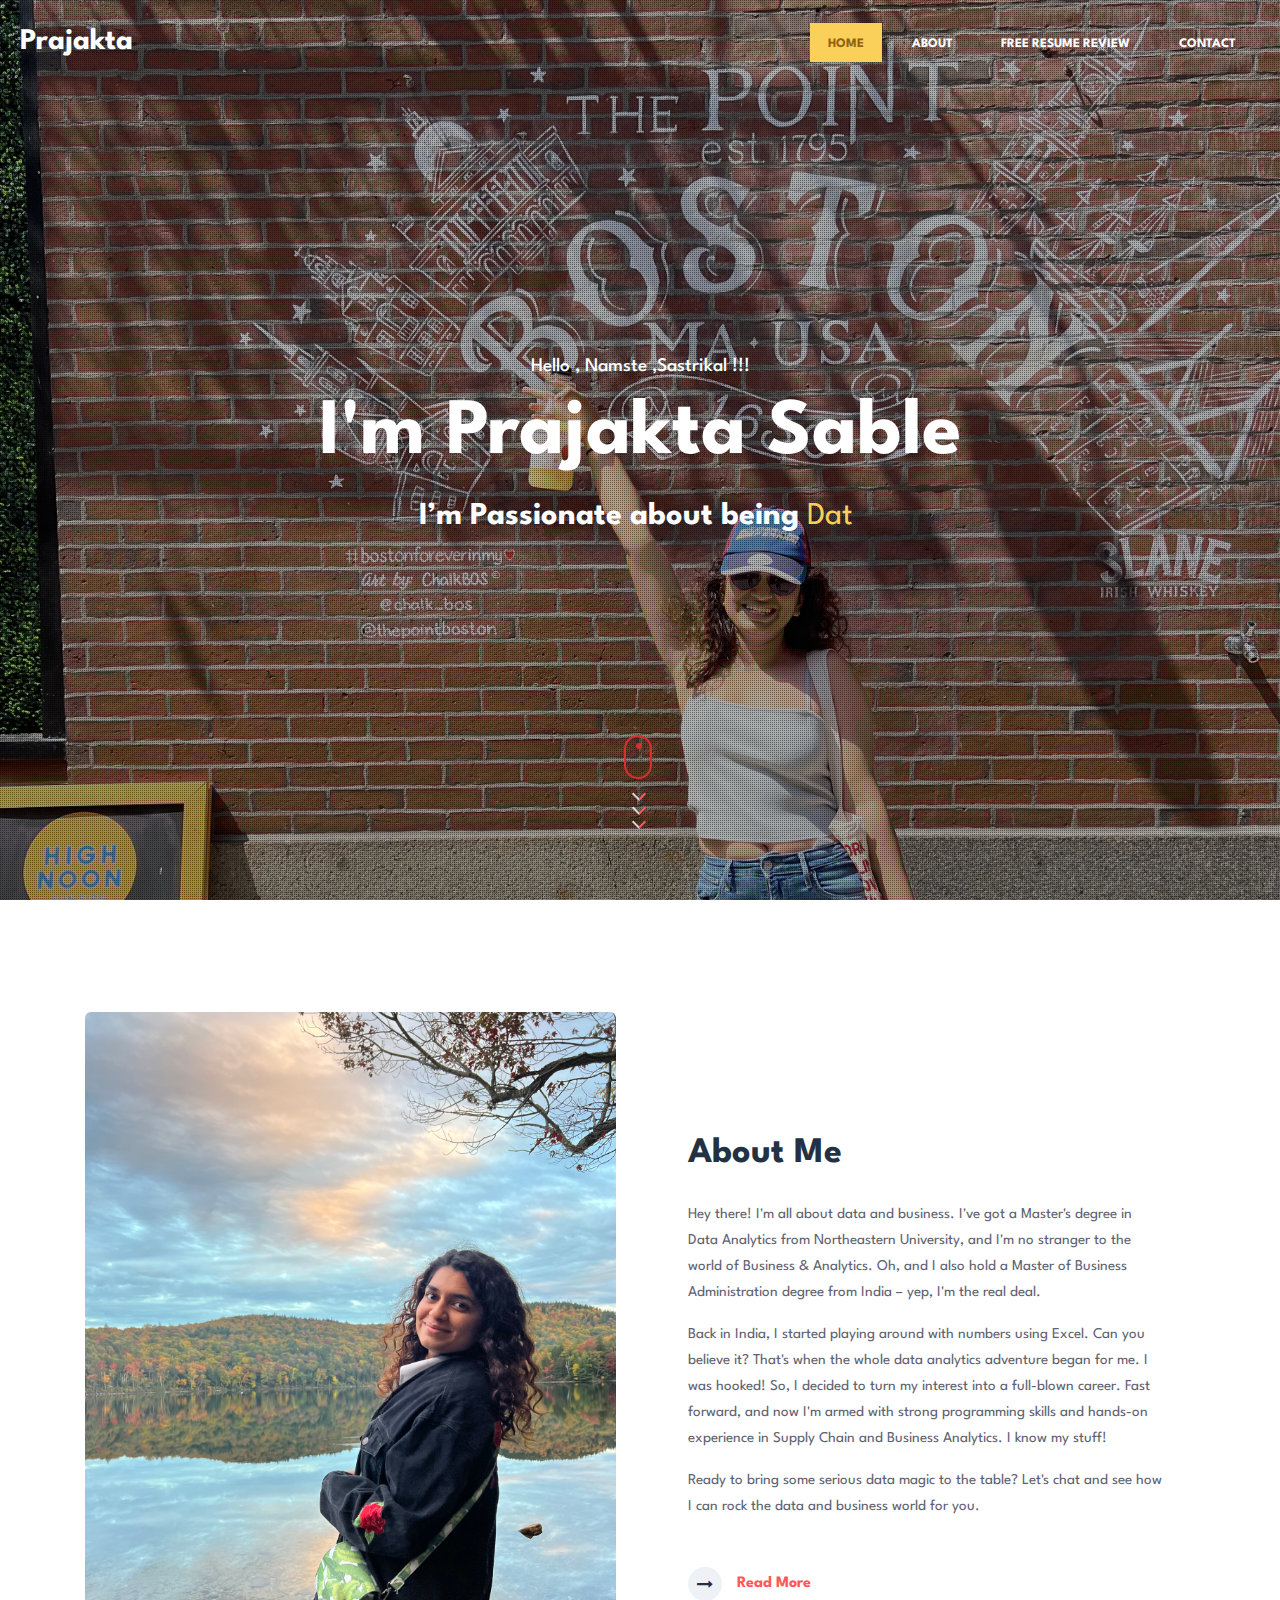
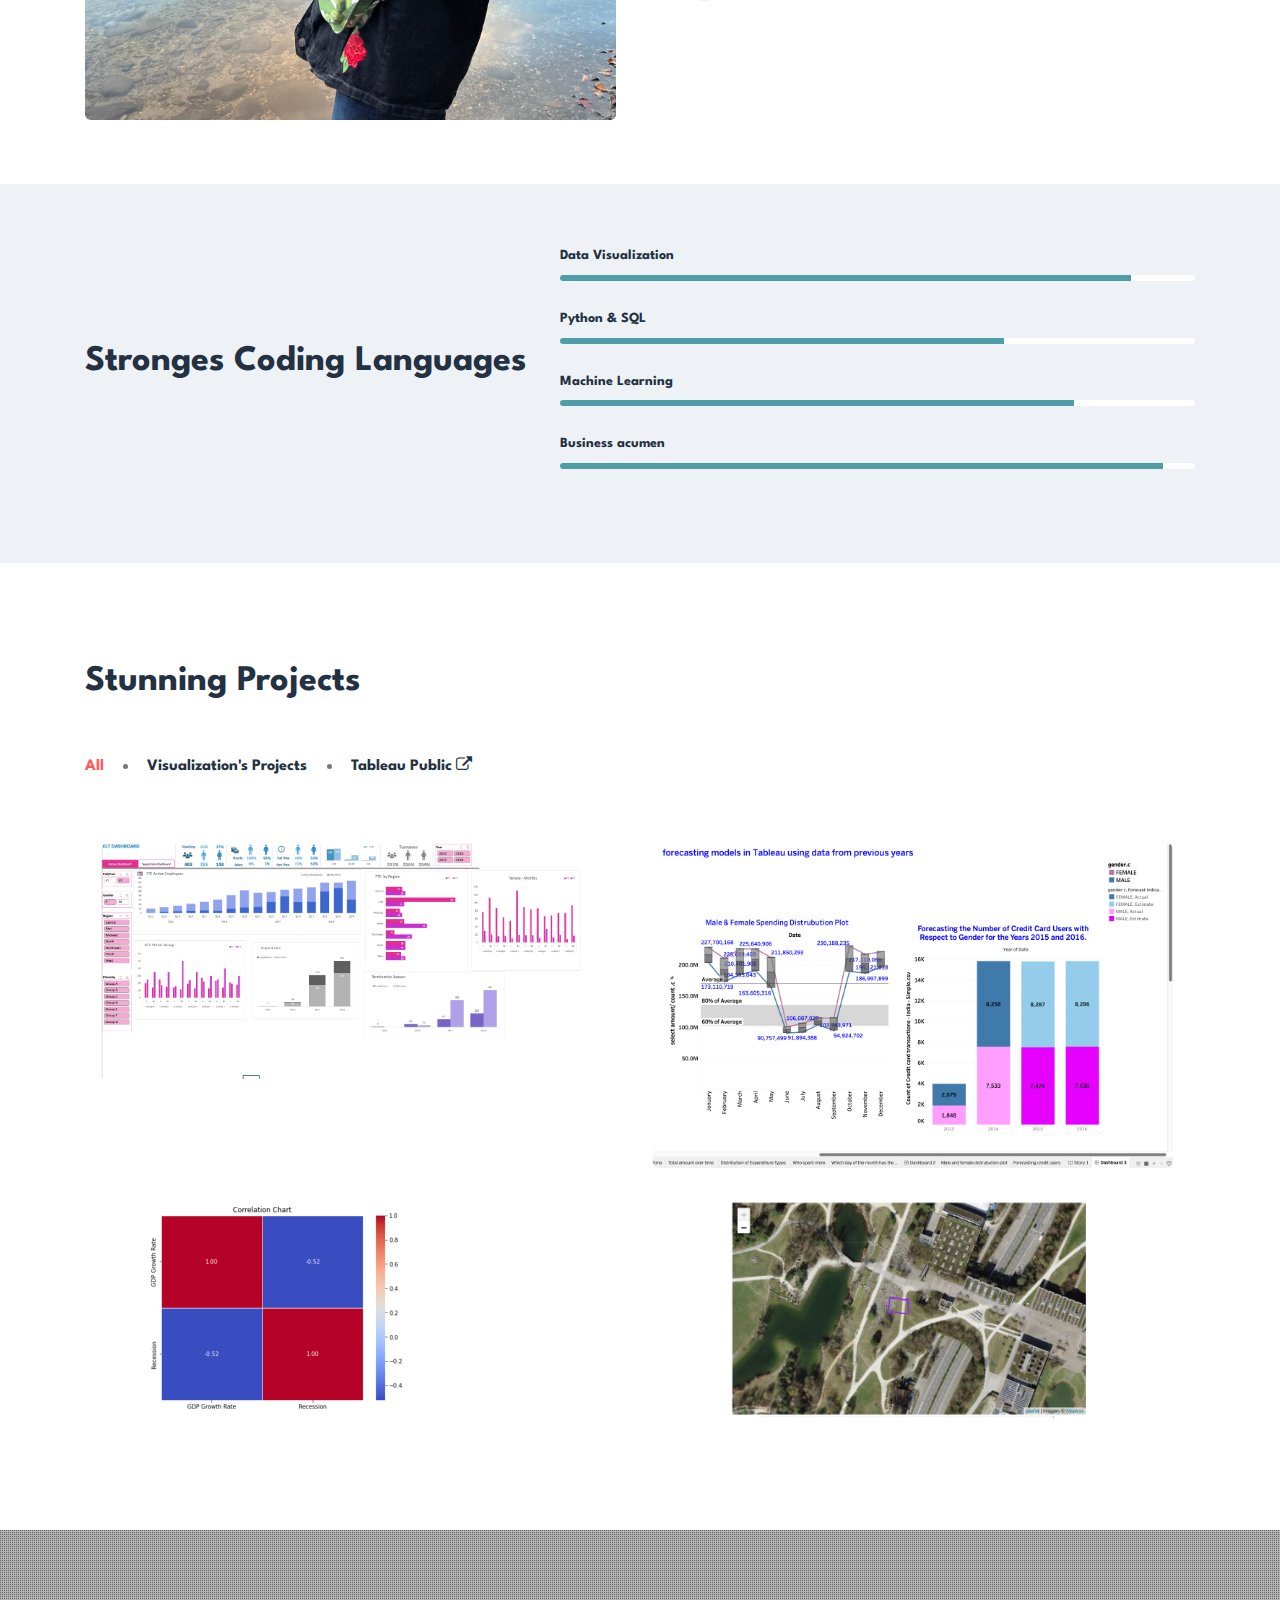
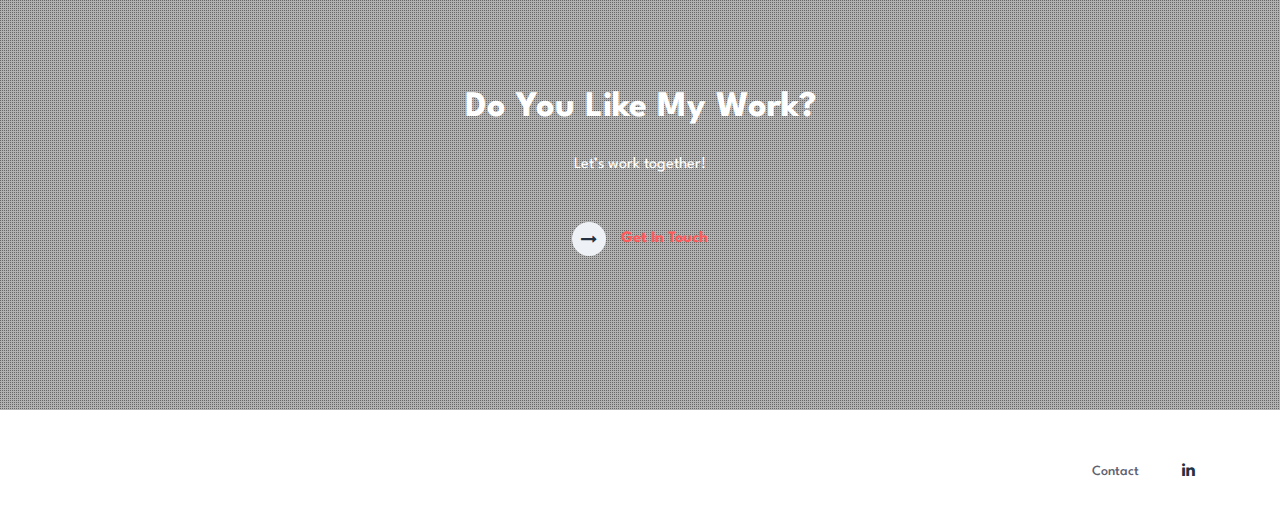
==== commit 0dd6b858: "chnage 2nd project,change work with me picture" ====
--- a/index.html
+++ b/index.html
@@ -181,6 +181,9 @@
 				<li class="cat-item-1">
 					<a href="#" title="Category 1">Visualization's Projects</a>
 				</li>
+				<li class="cat-item-2">
+					<a href="https://public.tableau.com/app/profile/prajakta.sable" title="Category 1" onclick="window.open('https://public.tableau.com/app/profile/prajakta.sable', '_blank'); return false;">Tableau Public <i class="fa fa-external-link" aria-hidden="true"></i></a>
+				</li>
 			
 				
 
@@ -206,14 +209,21 @@
 						<a class="image-zoom" href="assets/images/Tableau.png" data-gal="prettyPhoto[1]">
 							<div class="content-overlay"></div>
 							<img src="assets/images/Tableau.png" class="img-fluid" alt="portfolio-img">
+
 							<div class="content-details fadeIn-bottom">
 								<h3 class="content-title"> "Forecasting models using exponential smoothing and linear regression using Tableau." </h3>
 
 							</div>
 						</a>
+						<a class="image-zoom" href="assets/images/Tableau_2.png" data-gal="prettyPhoto[1]"></a>
+						<a class="image-zoom" href="assets/images/Tableau_1.png" data-gal="prettyPhoto[1]"></a>
+
 					</span>
 				</li>
-			</a>
+
+				
+			
+		
 				<li class="portfolio-item2 content" data-id="id-3" data-type="cat-item-3">
 					<span class="image-block">
 
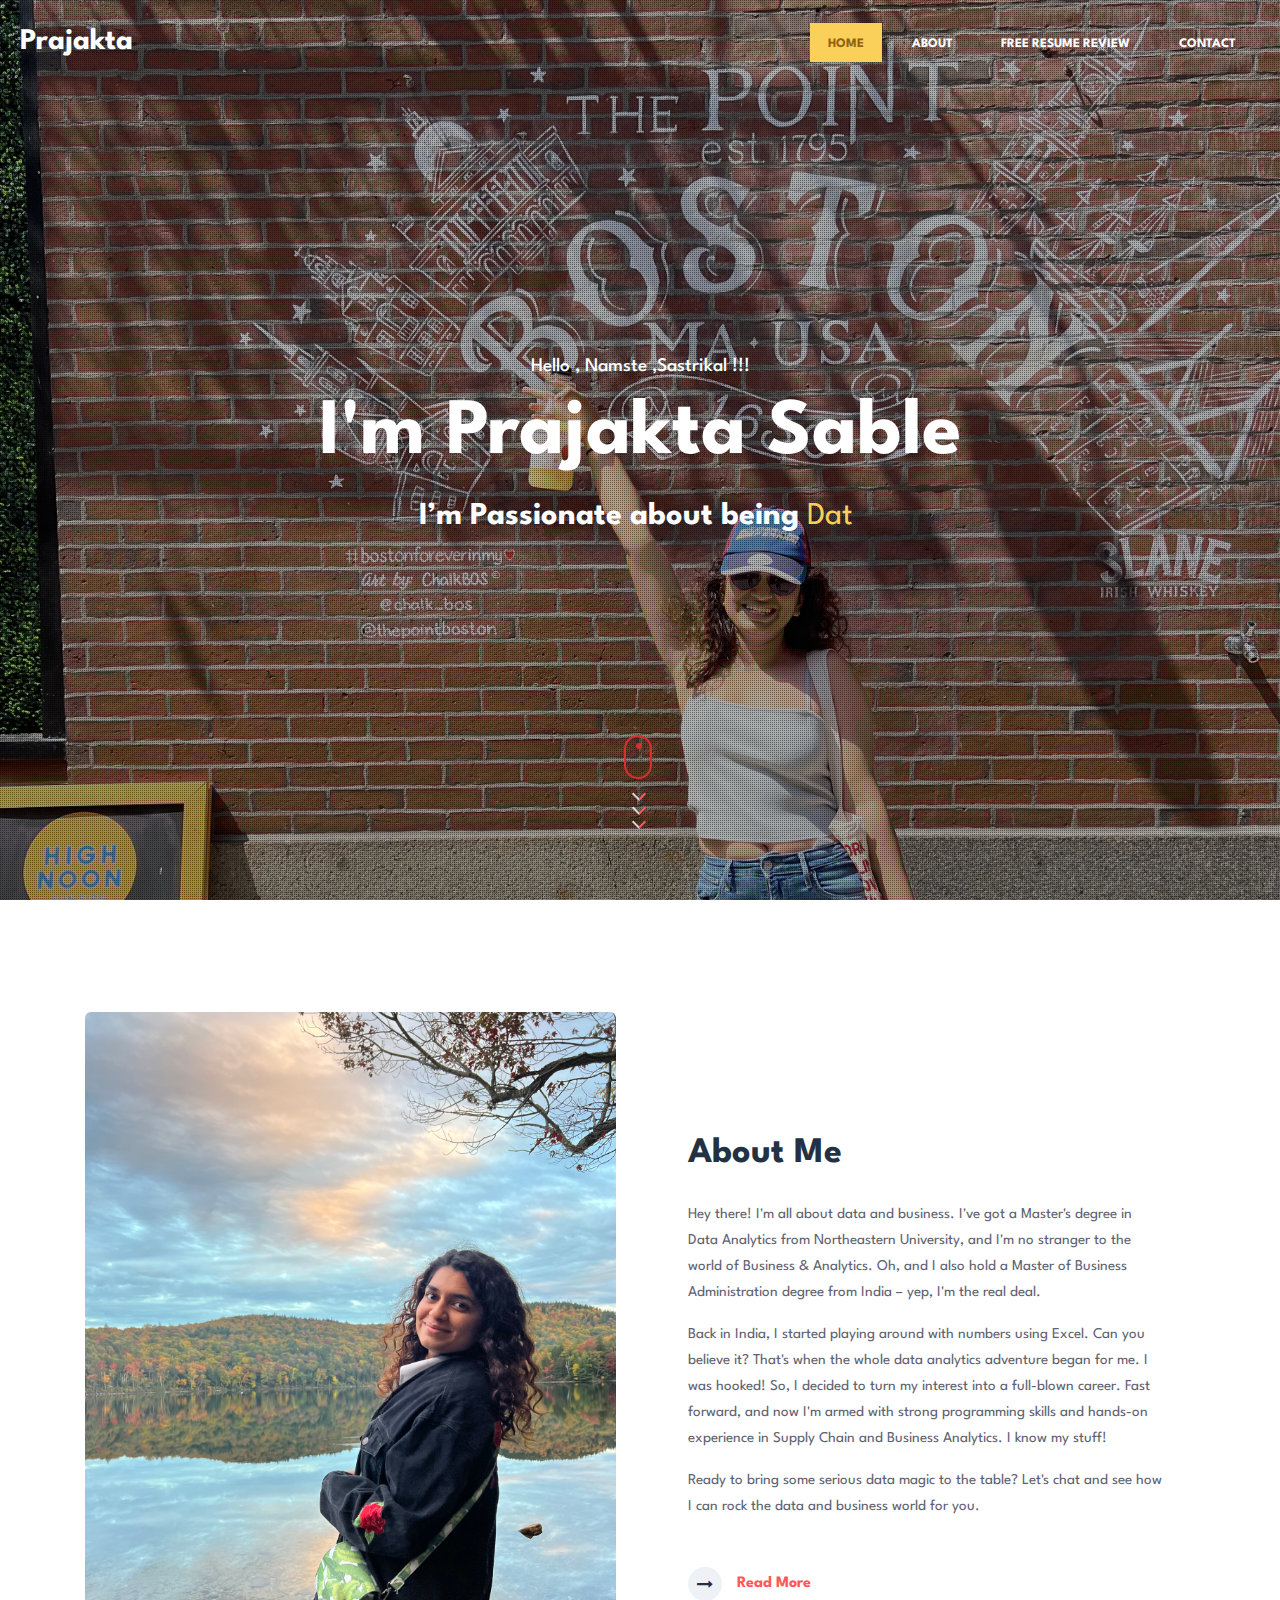
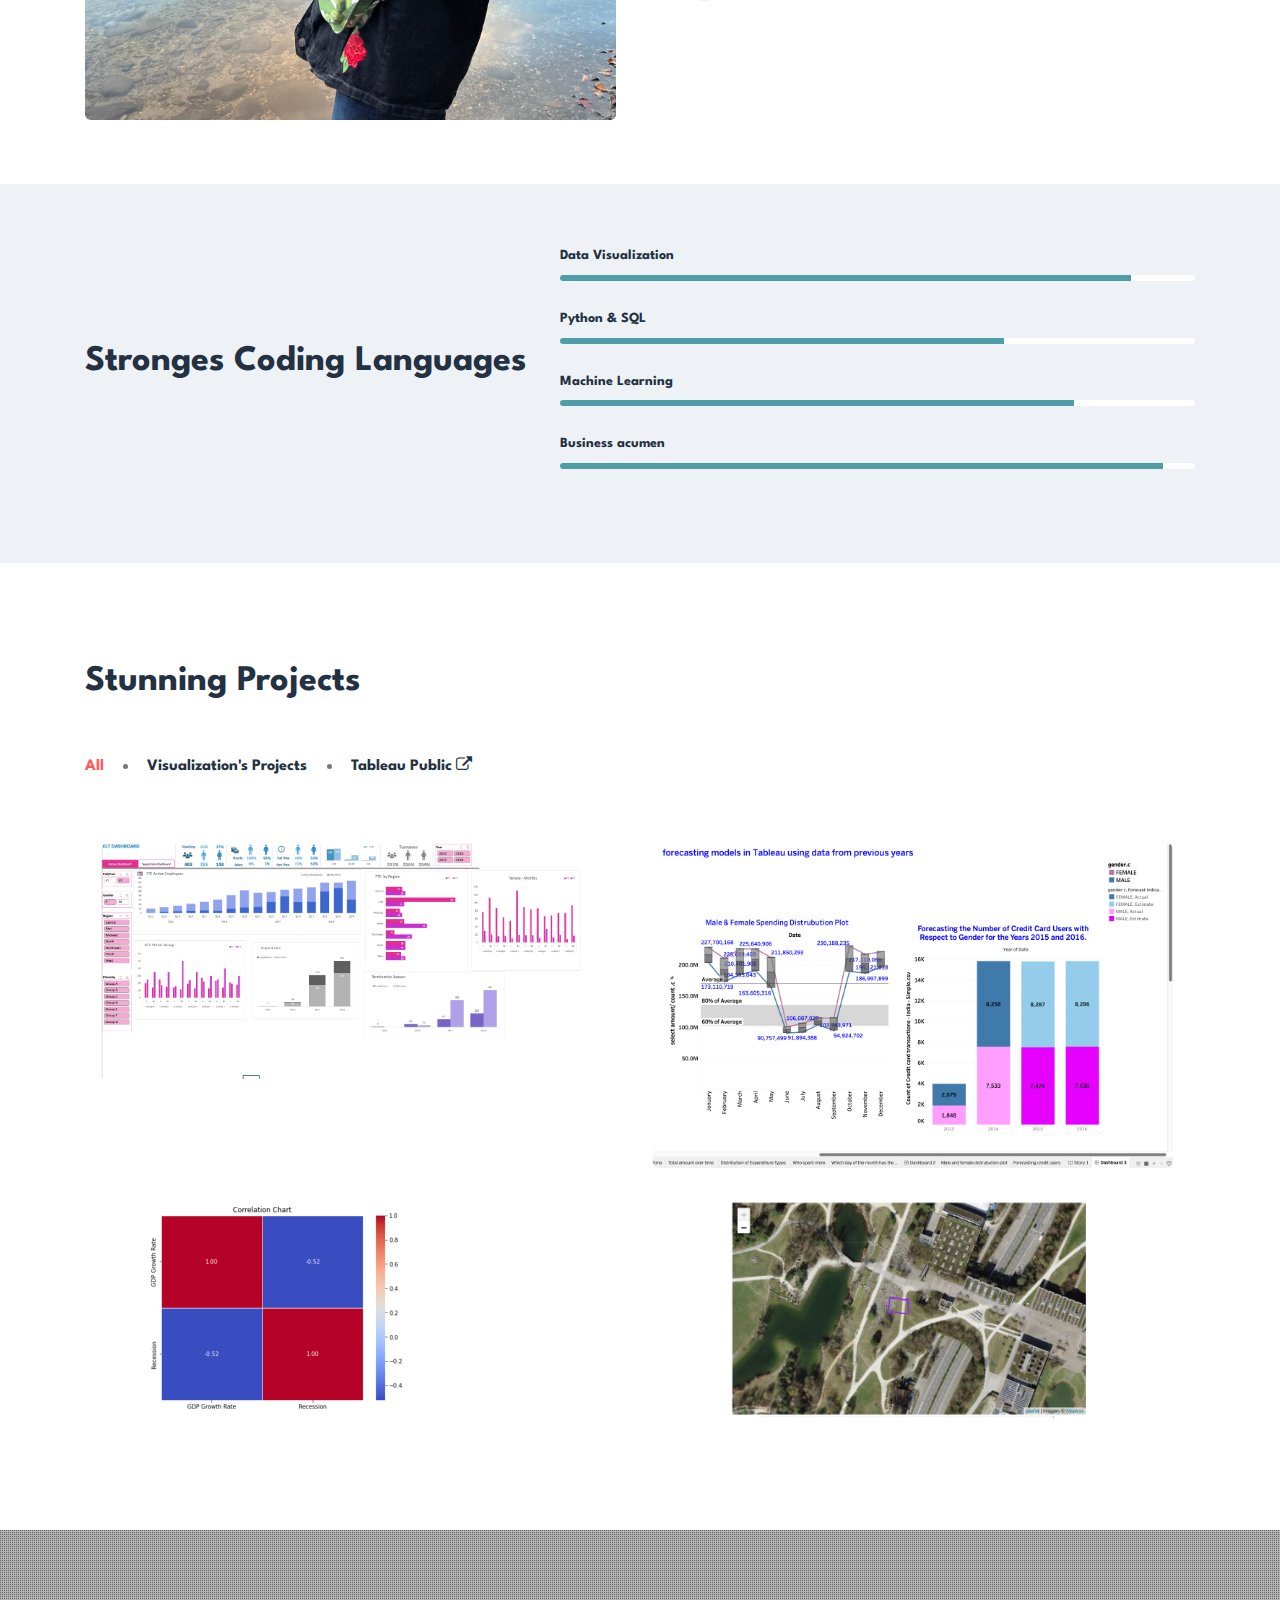
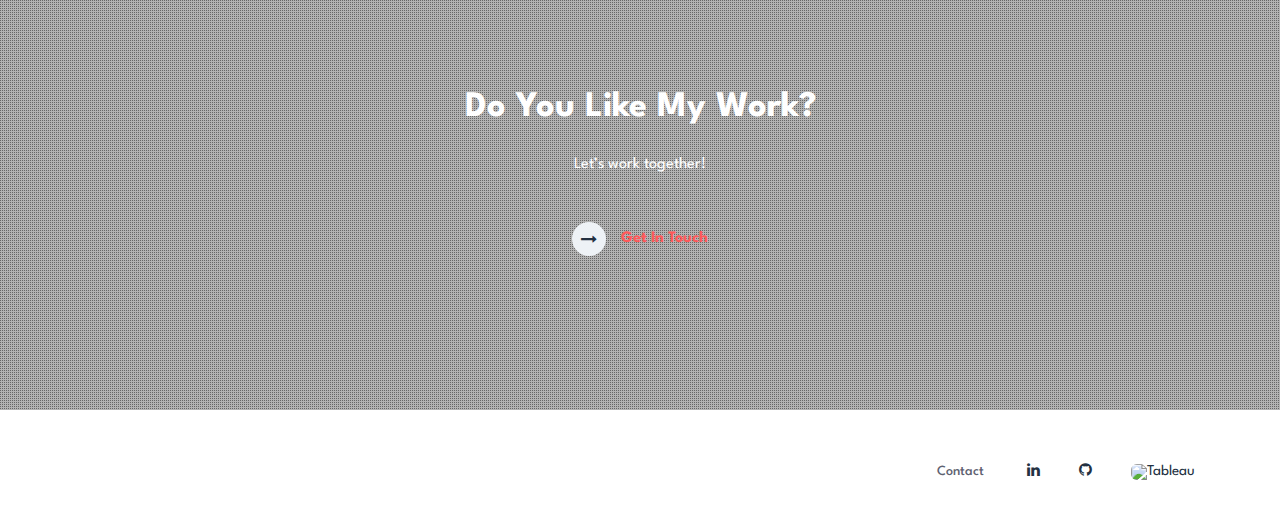
==== commit 0cdcc11a: "put github & tableau link" ====
--- a/index.html
+++ b/index.html
@@ -307,6 +307,14 @@
                         <a href="https://www.linkedin.com/in/prajaktasable/"  target=”_blank”><span class="fa fa-linkedin"></span></a>
                     </div>
 
+					<div class="share-icons-footer ml-lg-4">
+						<a href="https://github.com/BASH-EPIC" target="_blank"><span class="fa fa-github"></span></a>
+					</div>
+
+					<div class="share-icons-footer ml-lg-4">
+						<a href="https://public.tableau.com/app/profile/prajakta.sable" target="_blank"><img src="tableau_logo.png" alt="Tableau"></a>
+					</div>
+					
                 </div>
             </div>
             <button onclick="topFunction()" id="movetop" title="Go to top">
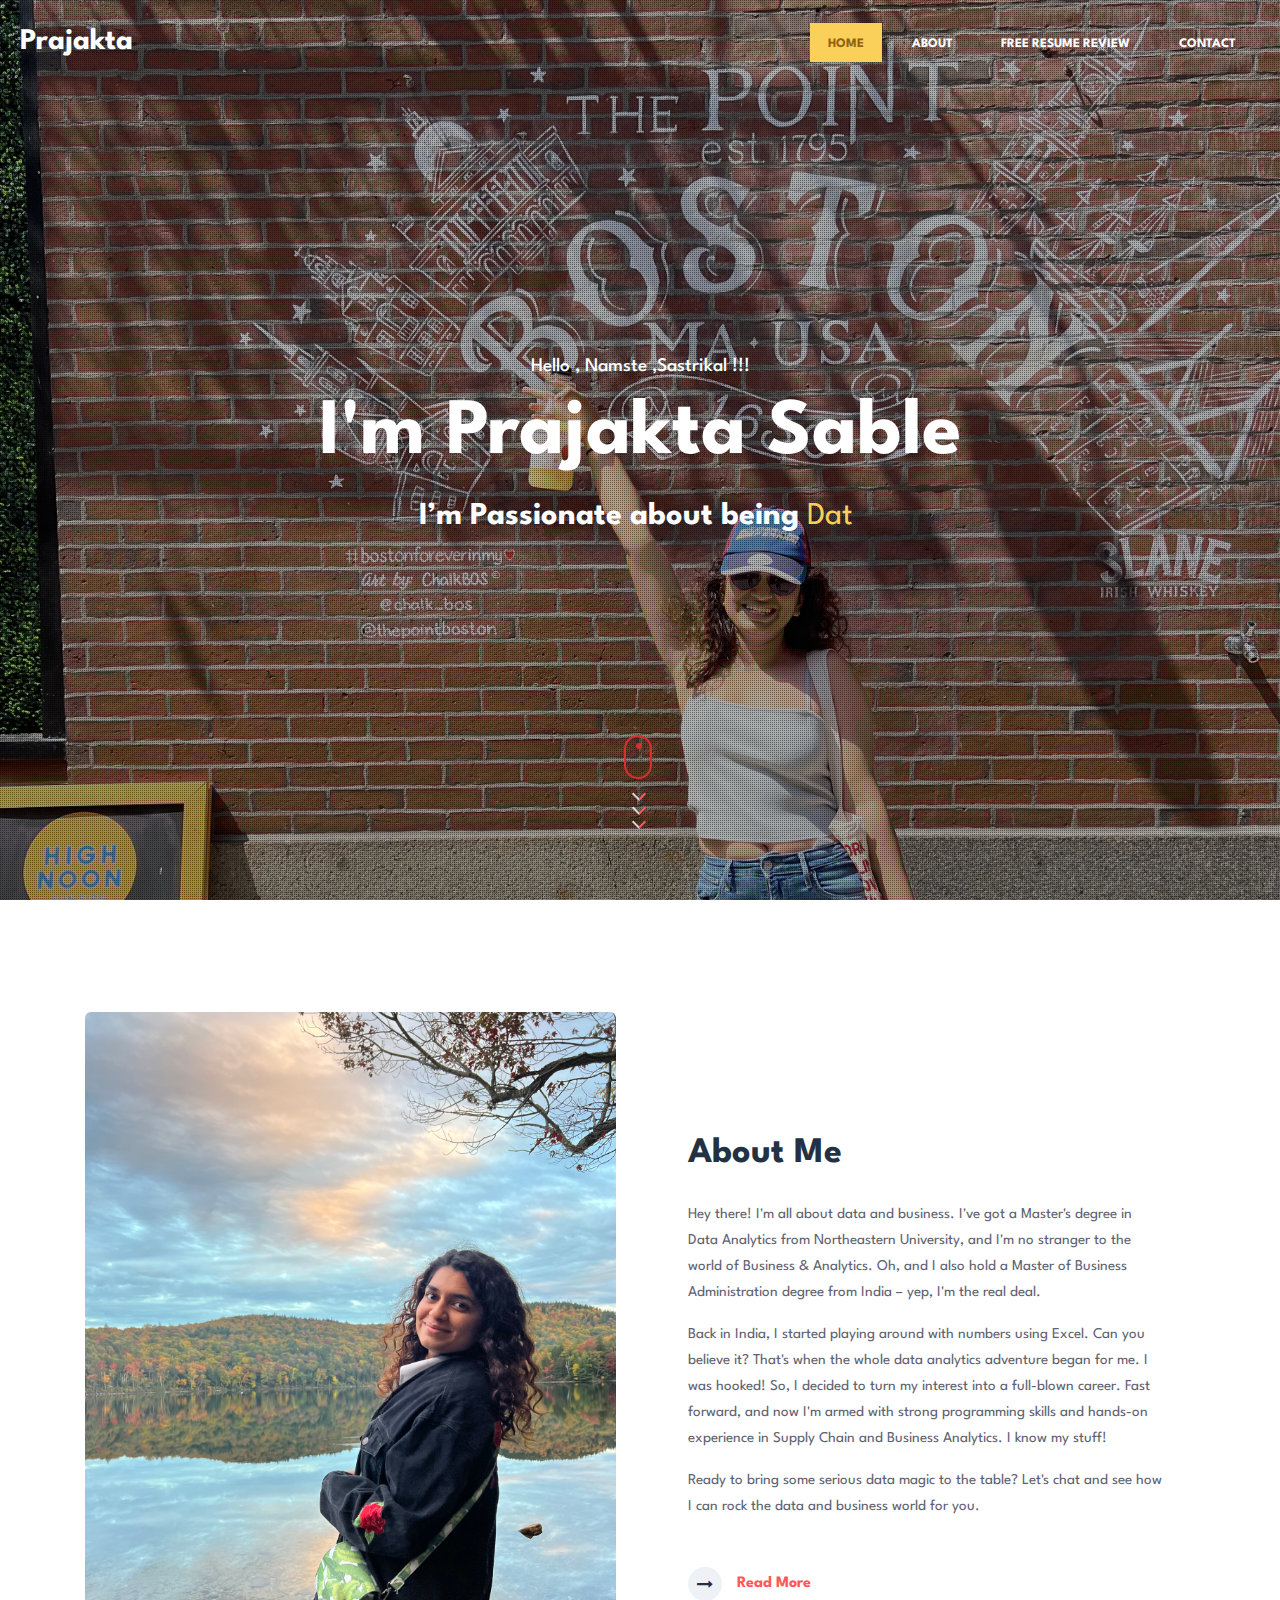
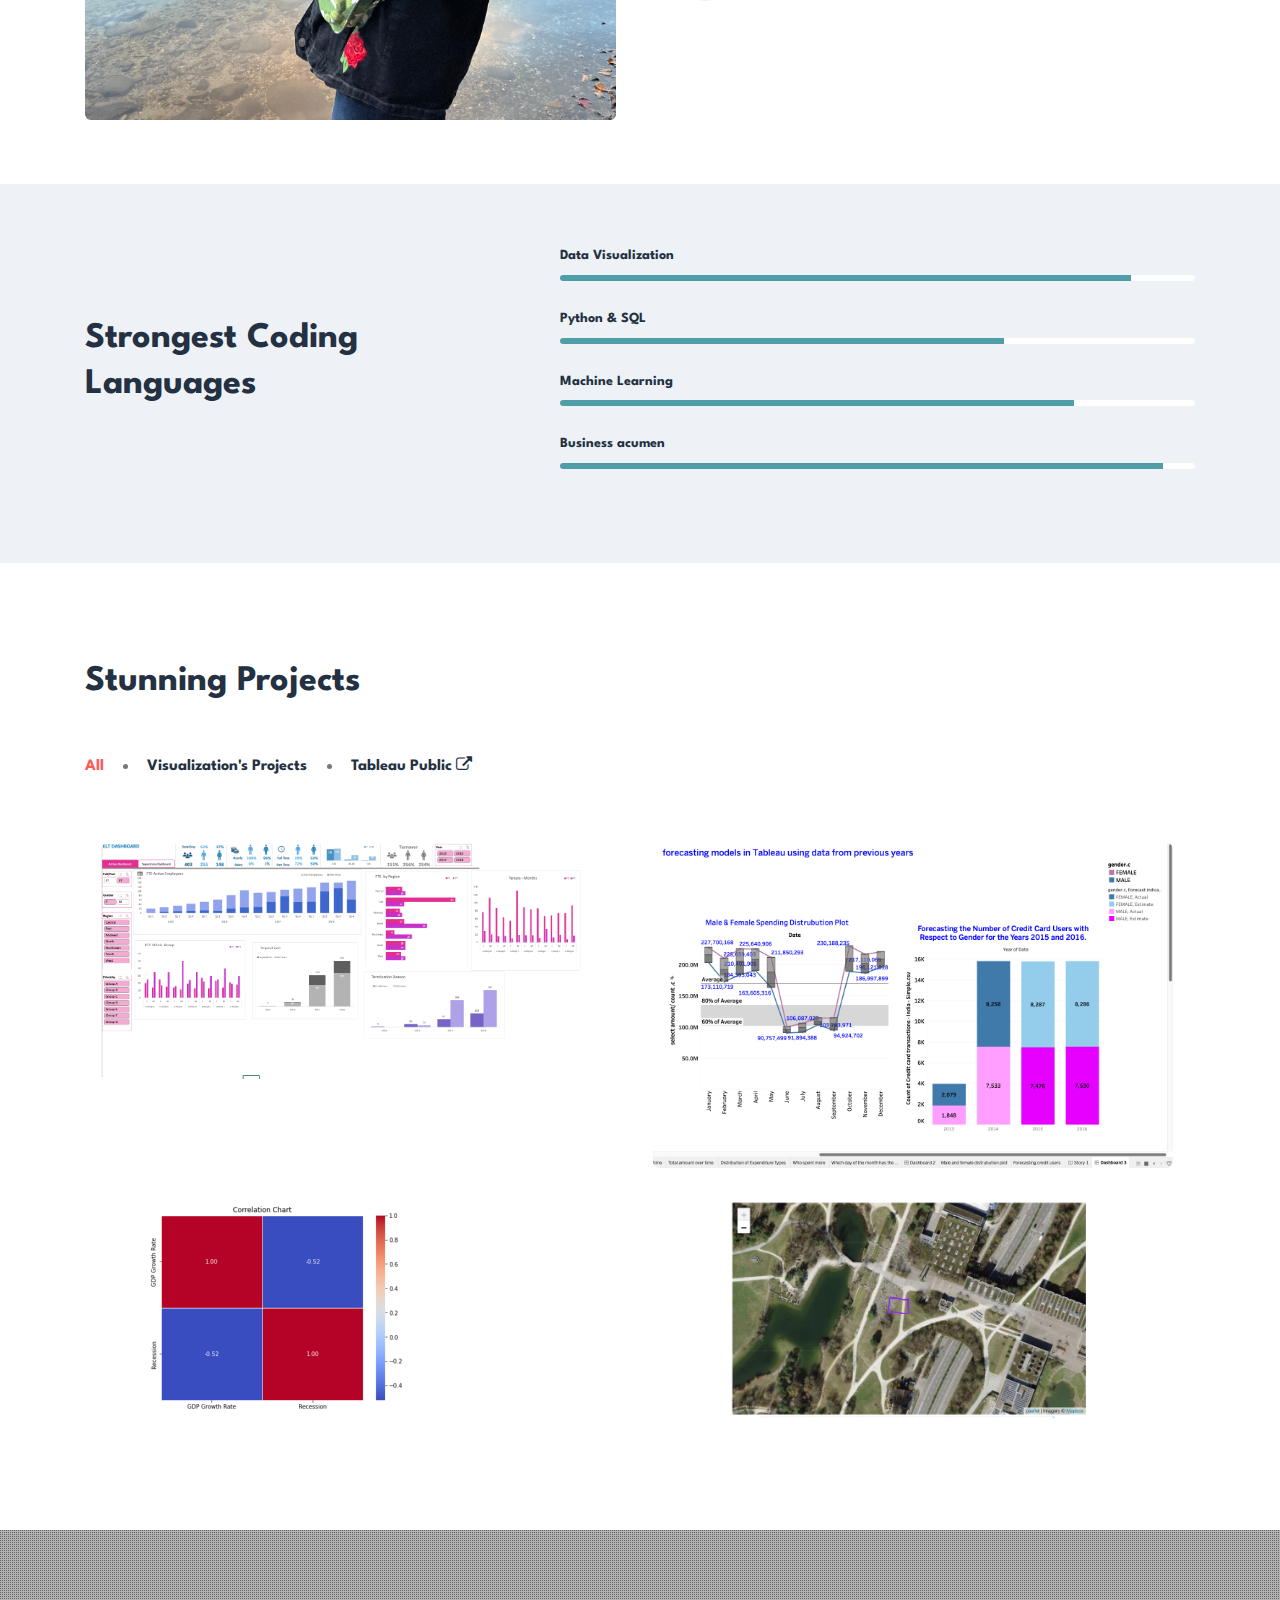
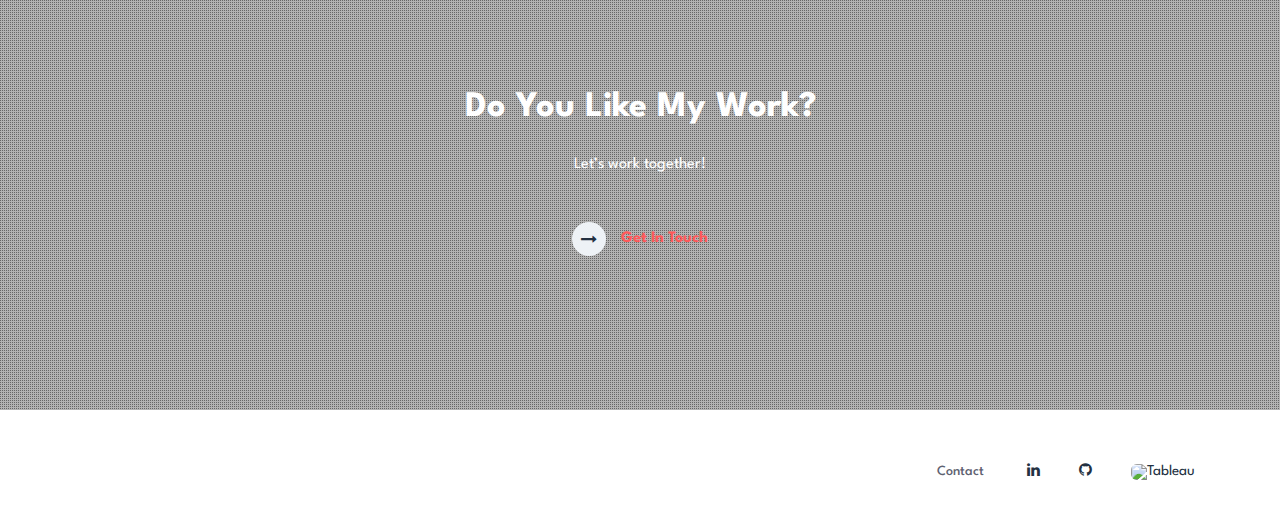
==== commit c0305085: "updates" ====
--- a/index.html
+++ b/index.html
@@ -125,7 +125,7 @@
 			 <div class="container py-lg-3">
 					 <div class="content-info-in row">
 							 <div class="content-gd col-lg-5">
-								<h3 class="hny-title">Stronges Coding Languages <br><span class="dot-1"></span>
+								<h3 class="hny-title">Strongest Coding Languages <br><span class="dot-1"></span>
 							 </div>
 							 <div class="content-gd col-lg-7">
 								<div class="progress-info">
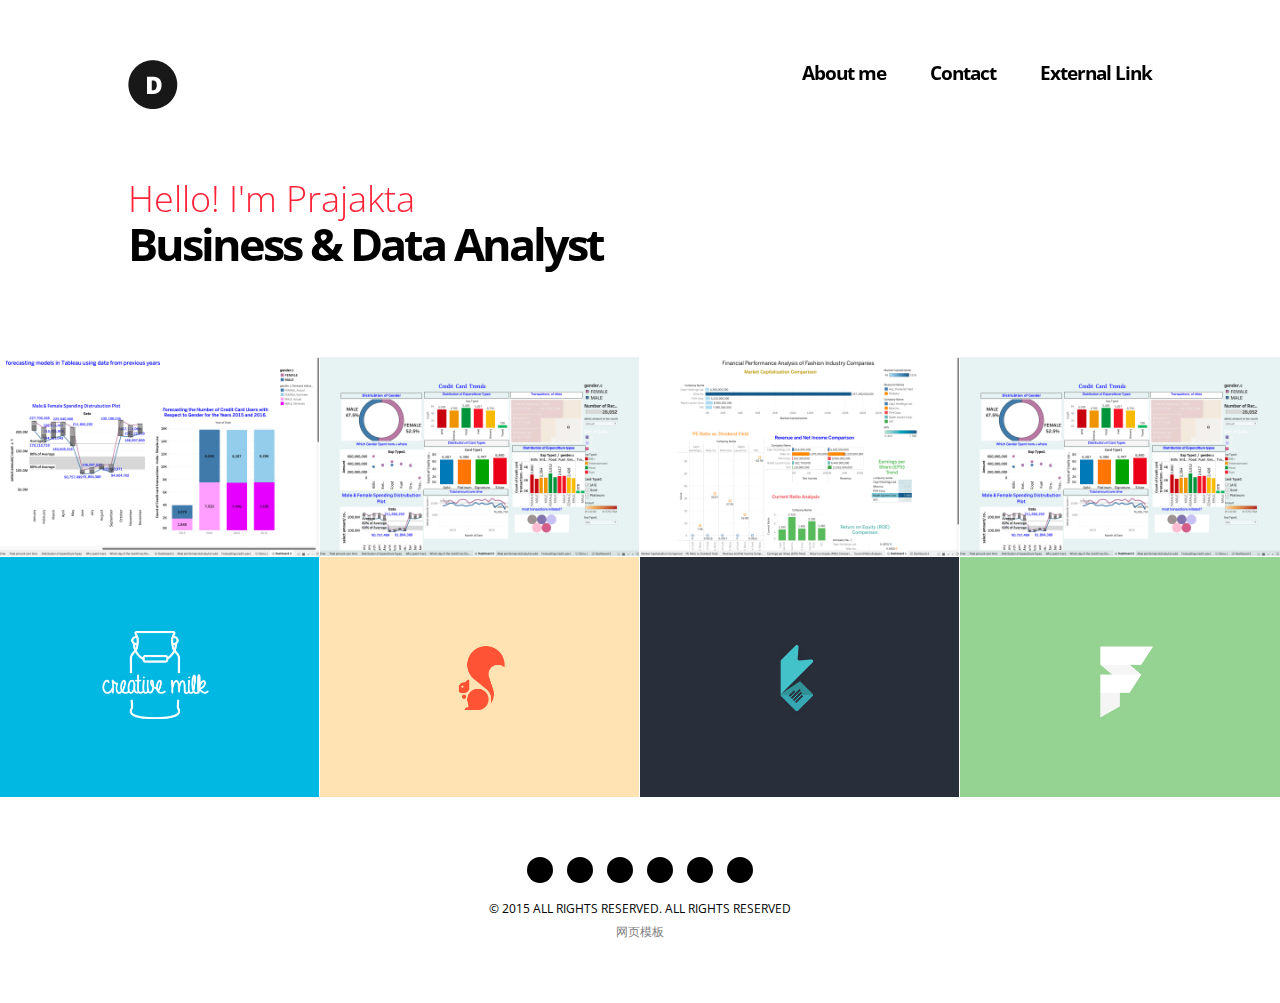
==== commit 50c27476: "add new homepage. Work well but the nav-bar isn't align with others." ====
--- a/index.html
+++ b/index.html
@@ -1,458 +1,184 @@
-
-<!doctype html>
-<html lang="zxx">
-
-<head>
-  <!-- Required meta tags -->
-  <meta charset="utf-8">
-  <meta name="viewport" content="width=device-width, initial-scale=1, shrink-to-fit=no">
-  <title>Home</title>
-  <!-- Template CSS -->
-  <link rel="stylesheet" href="assets/css/style-starter.css">
-  <!-- Template CSS -->
-  <link href="http://fonts.googleapis.com/css?family=Spartan:400,500,600,700,900&display=swap" rel="stylesheet">
-  <!-- Template CSS -->
-
-</head>
-
-<!-- Google tag (gtag.js) -->
-<script async src="https://www.googletagmanager.com/gtag/js?id=G-33QVKZ4LHF"></script>
-<script>
-  window.dataLayer = window.dataLayer || [];
-  function gtag(){dataLayer.push(arguments);}
-  gtag('js', new Date());
-
-  gtag('config', 'G-33QVKZ4LHF');
-</script>
-
-<body>
-  <!-- /Homepage-->
-  <section class="w3l-banner-main">
-    <!-- //Header -->
-    <section class="banner-main-inf" id="section07">
-      <header id="site-header" class="header-top">
-        <nav class="navbar navbar-expand-lg shift " id="header">
-          <a class="navbar-brand" href="index.html">
-            Prajakta<span class="dot-1"></span>
-          </a>
-          <button class="navbar-toggler bg-gradient" type="button" data-toggle="collapse"
-            data-target="#navbarTogglerDemo02" aria-controls="navbarTogglerDemo02" aria-expanded="false"
-            aria-label="Toggle navigation"><span class="navbar-toggler-icon fa fa-bars"> </span>
-          </button>
-
-          <div class="collapse navbar-collapse" id="navbarTogglerDemo02">
-            <ul class="navbar-nav ml-auto">
-              <li class="nav-item active">
-                <a class="nav-link" href="#site-header">Home <span class="sr-only">(current)</span></a>
-              </li>
-              <li class="nav-item">
-                <a class="nav-link effect-3" href="about.html">About</a>
-              </li>
-			  <li class="nav-item">
-				<a class="nav-link effect-3" href="services.html">Free Resume Review</a>
-			  </li>
-              <li class="nav-item">
-                <a class="nav-link effect-3" href="contact.html">Contact</a>
-              </li>
-            </ul>
-
-          </div>
-        </nav>
-      </header>
-      <!-- //Header -->
-      <!--/banner-content-->
-      <div class="bannerhny-content text-center">
-        <div class="layer">
-          <div class="bannerhnyinf">
-            <h6>Hello , Namste ,Sastrikal !!!</h6>
-            <h3>I'm Prajakta Sable</h3>
-            <h4 class="ban-t"> I’m Passionate about being  <span class="typed-text"></span><span class="cursor">&nbsp</span></h4>
-            <div class="scroll-button">
-              <a href="#about" class="scroll">
-                <div class="icon-scroll">
-                  <div class="mouse">
-                    <div class="wheel"></div>
-                  </div>
-                  <div class="icon-arrows">
-                    <span></span>
-                  </div>
-                </div>
-              </a>
-            </div>
-          </div>
-        </div>
-        <!--//banner-content-->
-      </div>
-      </div>
-    </section>
-    <!-- //Homepage -->
-<section class="w3l-content-w-photo-6" id="about">
-	<!-- /content-grids-->
-	<div class="content-photo-info py-5">
-		<div class="container py-lg-3">
-			<!-- /row-->
-			<div class="content-photo-grids row mt-lg-5 mt-4">
-				<div class="photo-6-inf-left col-lg-6 pr-lg-4">
-					<img src="assets/images/ab.jpg" class="img-fluid" alt="">
-				</div>
-				<div class="photo-6-inf-right col-lg-6 text-left pl-lg-5">
-
-					<h3 class="hny-title">
-						About Me<span class="dot-1"></span></h3>
-					<p> Hey there! I'm all about data and business. I've got a Master's degree in Data Analytics from Northeastern University, and I'm no stranger to the world of Business & Analytics. Oh, and I also hold a Master of Business Administration degree from India – yep, I'm the real deal.</p>
-
-					<p> Back in India, I started playing around with numbers using Excel. Can you believe it? That's when the whole data analytics adventure began for me. I was hooked! So, I decided to turn my interest into a full-blown career. Fast forward, and now I'm armed with strong programming skills and hands-on experience in Supply Chain and Business Analytics. I know my stuff!</p>
-					<p> Ready to bring some serious data magic to the table? Let's chat and see how I can rock the data and business world for you.</p>
-					<div class="read-more mt-lg-5 mt-4">
-						<a href="about.html" class="read-more">
-							<span class="more_icon fa fa-long-arrow-right"></span>
-							<span class="more_text">Read More</span>
-						</a>
-					</div>
-				</div>
-			</div>
-			<!-- //row-->
-			
-
-		</div>
-	</div>
-</section>
-<!-- //content-grids-->
-
-<section class="w3l-content-6">
-	<!-- /content-6-section -->
-	  <div class="content-6-mian py-5">
-			 <div class="container py-lg-3">
-					 <div class="content-info-in row">
-							 <div class="content-gd col-lg-5">
-								<h3 class="hny-title">Strongest Coding Languages <br><span class="dot-1"></span>
-							 </div>
-							 <div class="content-gd col-lg-7">
-								<div class="progress-info">
-									<h6 class="progress-tittle">Data Visualization</h6>
-									<div class="progress">
-										<div class="progress-bar progress-bar-striped" role="progressbar" style="width: 90%" aria-valuenow="90" aria-valuemin="0" aria-valuemax="100">
-										</div>
-									</div>
-								</div>
-								<div class="progress-info">
-									<h6 class="progress-tittle"> Python & SQL
-									</h6>
-									<div class="progress">
-										<div class="progress-bar progress-bar-striped" role="progressbar" style="width: 70%" aria-valuenow="80" aria-valuemin="0" aria-valuemax="100">
-										</div>
-									</div>
-								</div>
-								<div class="progress-info">
-									<h6 class="progress-tittle">Machine Learning</h6>
-									<div class="progress">
-										<div class="progress-bar progress-bar-striped" role="progressbar" style="width: 81%" aria-valuenow="80" aria-valuemin="0" aria-valuemax="100">
-										</div>
-									</div>
-								</div>
-								<div class="progress-info">
-									<h6 class="progress-tittle"> Business acumen 
-									 </h6>
-									 <div class="progress">
-									   <div class="progress-bar progress-bar-striped" role="progressbar" style="width: 95%" aria-valuenow="95" aria-valuemin="0" aria-valuemax="100">
-									  </div>
-							 </div>
-					 </div>
-					             
-						</div>
-				 </div>
-			 </div>
-	 </section>
-   <!-- //content-6-section -->
-
-  
-<section class="w3-gallery">
-	<!-- Portfolio -->
-	<div class="portfolio py-5">
-		<div class="container py-lg-5">
-
-			<h3 class="hny-title">Stunning Projects<span class="dot-1"></span></h3>
-
-			<!-- /Portfolio-grids -->
-			<ul class="portfolio-categ filter my-md-5 my-4 p-0">
-				<li class="port-filter all active">
-					<a href="#">All</a>
-				</li>
-				<li class="cat-item-1">
-					<a href="#" title="Category 1">Visualization's Projects</a>
-				</li>
-				<li class="cat-item-2">
-					<a href="https://public.tableau.com/app/profile/prajakta.sable" title="Category 1" onclick="window.open('https://public.tableau.com/app/profile/prajakta.sable', '_blank'); return false;">Tableau Public <i class="fa fa-external-link" aria-hidden="true"></i></a>
-				</li>
-			
-				
-
-			</ul>
-			<ul class="portfolio-area clearfix p-0 m-0 row">
-				<li class="portfolio-item2 content" data-id="id-1" data-type="cat-item-1">
-					<span class="image-block">
-
-						<a class="image-zoom" href="assets/images/Screenshot 2023-07-02 at 5.34.55 PM.png" data-gal="prettyPhoto[1]">
-							<div class="content-overlay"></div>
-							<img src="assets/images/Screenshot 2023-07-02 at 5.34.55 PM.png" class="img-fluid" alt="portfolio-img">
-
-							<div class="content-details fadeIn-bottom">
-								<h3 class="content-title">"A rough People Data Analytics Dashboard created in Excel."
-								</h3>
-
-							</div>
-						</a>
-					</span>
-				</li>
-				<li class="portfolio-item2 content" data-id="id-2" data-type="cat-item-2">
-					<span class="image-block">
-						<a class="image-zoom" href="assets/images/Tableau.png" data-gal="prettyPhoto[1]">
-							<div class="content-overlay"></div>
-							<img src="assets/images/Tableau.png" class="img-fluid" alt="portfolio-img">
-
-							<div class="content-details fadeIn-bottom">
-								<h3 class="content-title"> "Forecasting models using exponential smoothing and linear regression using Tableau." </h3>
-
-							</div>
-						</a>
-						<a class="image-zoom" href="assets/images/Tableau_2.png" data-gal="prettyPhoto[1]"></a>
-						<a class="image-zoom" href="assets/images/Tableau_1.png" data-gal="prettyPhoto[1]"></a>
-
-					</span>
-				</li>
-
-				
-			
-		
-				<li class="portfolio-item2 content" data-id="id-3" data-type="cat-item-3">
-					<span class="image-block">
-
-						<a class="image-zoom" href="assets/images/ML_1.png" data-gal="prettyPhoto[gallery1]">
-							<div class="content-overlay"></div>
-							<img src="assets/images/ML_1.png" class="img-fluid" alt="portfolio-img">
-							<div class="content-details fadeIn-bottom">
-								<h3 class="content-title"> Recession Analysis using ML</h3>
-							</div>
-						</a>
-						<a class="image-zoom" href="assets/images/ML_2.png" data-gal="prettyPhoto[gallery1]"></a>
-						<a class="image-zoom" href="assets/images/ML_3.png" data-gal="prettyPhoto[gallery1]"></a>
-						<a class="image-zoom" href="assets/images/ML_4.png" data-gal="prettyPhoto[gallery1]"></a>
-					</span>
-				</li>
-				<li class="portfolio-item2 content" data-id="id-4" data-type="cat-item-2">
-					<span class="image-block">
-
-						<a class="image-zoom" href="assets/images/Drone_1.png" data-gal="prettyPhoto[gallery2]">
-							<div class="content-overlay"></div>
-							<img src="assets/images/Drone_1.png" class="img-fluid" alt="portfolio-img">
-							<div class="content-details fadeIn-bottom">
-								<h3 class="content-title"> Drone Analysis using PX4</h3>
-
-							</div>
-						</a>
-						<a class="image-zoom" href="assets/images/Drone_2.png" data-gal="prettyPhoto[gallery2]"></a>
-						<a class="image-zoom" href="assets/images/Drone_3.png" data-gal="prettyPhoto[gallery2]"></a>
-						<a class="image-zoom" href="assets/images/Drone_4.png" data-gal="prettyPhoto[gallery2]"></a>
-						<a class="image-zoom" href="assets/images/Drone_5.png" data-gal="prettyPhoto[gallery2]"></a>
-						<a class="image-zoom" href="assets/images/Drone_6.png" data-gal="prettyPhoto[gallery1]"></a>
-					</span>
-				</li>
-
-				
-			</ul>
-			<!--end portfolio-area -->
-			<!-- /Portfolio-grids -->
-		</div>
-
-	</div>
-</section>
-<!-- //Portfolio -->
-
-      
-
-<!-- //customers-6-->
-    <!--/w3l-download-main-->
-    <section class="w3l-download-main">
-    	<!--/download-->
-    	<div class="download-content text-center">
-    		<div class="layer-2 py-5">
-    			<div class="container py-lg-3">
-    				<h3 class="hny-title two">Do you like my work<span class="dot-1"></span>?</h3>
-    				<h6>Let’s work together!</h6>
-    				<div class="read-more mt-lg-5 mt-4">
-    					<a href="contact.html" class="read-more">
-    						<span class="more_icon fa fa-long-arrow-right"></span>
-    						<span class="more_text">Get In Touch</span>
-    					</a>
-    				</div>
-    			</div>
-    		</div>
-    	</div>
-    	</div>
-    	<!--//download-->
-    </section>
-    <!--//w3l-download-main-->
-<!-- footer -->
-<footer class="w3l-footer-16">
-    <div class="footer-content py-lg-5 py-4 text-center">
-        <div class="container">
-            <div class="row copy-right">
-                <div class="col-lg-6 footer-left text-lg-left text-center">
-                </div>
-                <div class="col-lg-6 footer-right text-lg-right text-center">
-                    <ul class="footer-gd-16">
-                        <li><a href="contact.html">Contact</a></li>
-                    </ul>
-                    <div class="share-icons-footer ml-lg-4">
-                        <a href="https://www.linkedin.com/in/prajaktasable/"  target=”_blank”><span class="fa fa-linkedin"></span></a>
-                    </div>
-
-					<div class="share-icons-footer ml-lg-4">
-						<a href="https://github.com/BASH-EPIC" target="_blank"><span class="fa fa-github"></span></a>
-					</div>
-
-					<div class="share-icons-footer ml-lg-4">
-						<a href="https://public.tableau.com/app/profile/prajakta.sable" target="_blank"><img src="tableau_logo.png" alt="Tableau"></a>
-					</div>
-					
-                </div>
-            </div>
-            <button onclick="topFunction()" id="movetop" title="Go to top">
-                <span class="fa fa-angle-up"></span>
-            </button>
-        </div>
-    </div>
-
-    <!-- move top -->
-    <script>
-        // When the user scrolls down 20px from the top of the document, show the button
-        window.onscroll = function () {
-            scrollFunction()
-        };
-
-        function scrollFunction() {
-            if (document.body.scrollTop > 20 || document.documentElement.scrollTop > 20) {
-                document.getElementById("movetop").style.display = "block";
-            } else {
-                document.getElementById("movetop").style.display = "none";
-            }
-        }
-
-        // When the user clicks on the button, scroll to the top of the document
-        function topFunction() {
-            document.body.scrollTop = 0;
-            document.documentElement.scrollTop = 0;
-        }
-    </script>
-    <!-- //move top -->
-    <script>
-        $(function () {
-            $('.navbar-toggler').click(function () {
-                $('body').toggleClass('noscroll');
-            })
-        });
-    </script>
-</footer>
-<!-- //footer -->
-</body>
-
-</html>
-
-<script src="assets/js/jquery-3.3.1.min.js"></script>
-<!-- disable body scroll which navbar is in active -->
-
-<!--//-->
-<script>
-  $(function () {
-    $('.navbar-toggler').click(function () {
-      $('body').toggleClass('noscroll');
-    })
-  });
-</script>
-<!--/scroll-down-JS-->
-<script>
-  $(function () {
-    $('a[href*=#]').on('click', function (e) {
-      e.preventDefault();
-      $('html, body').animate({
-        scrollTop: $($(this).attr('href')).offset().top
-      }, 500, 'linear');
-    });
-  });
-</script>
-<!--//scroll-down-JS-->
-<!-- /typig-text-->
-<script>
-  const typedTextSpan = document.querySelector(".typed-text");
-  const cursorSpan = document.querySelector(".cursor");
-
-  const textArray = ["Data & Business Analyst"];
-  const typingDelay = 200;
-  const erasingDelay = 10;
-  const newTextDelay = 100; // Delay between current and next text
-  let textArrayIndex = 0;
-  let charIndex = 0;
-
-  function type() {
-    if (charIndex < textArray[textArrayIndex].length) {
-      if (!cursorSpan.classList.contains("typing")) cursorSpan.classList.add("typing");
-      typedTextSpan.textContent += textArray[textArrayIndex].charAt(charIndex);
-      charIndex++;
-      setTimeout(type, typingDelay);
-    } else {
-      cursorSpan.classList.remove("typing");
-      setTimeout(erase, newTextDelay);
-    }
-  }
-
-  function erase() {
-    if (charIndex > 0) {
-      // add class 'typing' if there's none
-      if (!cursorSpan.classList.contains("typing")) {
-        cursorSpan.classList.add("typing");
-      }
-      typedTextSpan.textContent = textArray[textArrayIndex].substring(0, 0);
-      charIndex--;
-      setTimeout(erase, erasingDelay);
-    } else {
-      cursorSpan.classList.remove("typing");
-      textArrayIndex++;
-      if (textArrayIndex >= textArray.length) textArrayIndex = 0;
-      setTimeout(type, typingDelay);
-    }
-  }
-
-  document.addEventListener("DOMContentLoaded", function () { // On DOM Load initiate the effect
-    if (textArray.length) setTimeout(type, newTextDelay + 250);
-  });
-</script>
-<!-- //typig-text-->
-<!-- for blog carousel slider -->
-<script src="assets/js/owl.carousel1.js"></script>
-<script>
-  $(document).ready(function () {
-    $("#owl-demo2").owlCarousel({
-      items:1,
-		        lazyLoad : true,
-		        autoPlay : true,
-		        navigation : false,
-			    navigationText : ["",""],
-			    rewindNav : false,
-			    scrollPerPage :true,
-			    pagination : false,
-    			paginationNumbers: false,
-      
-    })
-  })
-</script>
-
-
-<!-- //for blog carousel slider -->
-<!-- jQuery-Photo-filter-lightbox-portfolio-plugin -->
-<script src="assets/js/jquery-1.7.2.js"></script>
-<script src="assets/js/jquery.quicksand.js"></script>
-<script src="assets/js/script.js"></script>
-<script src="assets/js/jquery.prettyPhoto.js"></script>
-<!-- //jQuery-Photo-filter-lightbox-portfolio-plugin -->
-
-<script src="assets/js/bootstrap.min.js"></script>+<!doctype html>
+<!--[if lt IE 7]>      <html class="no-js lt-ie9 lt-ie8 lt-ie7" lang=""> <![endif]-->
+<!--[if IE 7]>         <html class="no-js lt-ie9 lt-ie8" lang=""> <![endif]-->
+<!--[if IE 8]>         <html class="no-js lt-ie9" lang=""> <![endif]-->
+<!--[if gt IE 8]><!-->
+<html class="no-js" lang="zxx">
+<!--<![endif]-->
+<head>
+<meta charset="utf-8">
+<meta name="description" content="">
+<meta name="viewport" content="width=device-width, initial-scale=1">
+<title>Prajakta Sable</title>
+<link rel="stylesheet" href="assets/css/bootstrap.min.css">
+<link rel="stylesheet" href="assets/css/flexslider.css">
+<link rel="stylesheet" href="assets/css/jquery.fancybox.css">
+<link rel="stylesheet" href="assets/css/main.css">
+<link rel="stylesheet" href="assets/css/responsive.css">
+<link rel="stylesheet" href="assets/css/animate.min.css">
+<link rel="stylesheet" href="assets/css/font-icon.css">
+<link rel="stylesheet" href="https://cdn.staticfile.org/font-awesome/4.4.0/css/font-awesome.min.css">
+</head>
+
+<body>
+<!-- header section -->
+<section class="banner" role="banner">
+<!--header navigation -->
+  <header id="header">
+    <div class="header-content clearfix"> <a class="logo" href="index.html"><img src="assets/images/logo.png" alt=""></a>
+      <nav class="navigation" role="navigation">
+        <ul class="primary-nav">
+          <li><a href="about.html">About me</a></li>
+          <li><a href="contact.html">Contact</a></li>
+		  <li><a href="#">External Link</a></li>
+        </ul>
+      </nav>
+      <a href="#" class="nav-toggle">Menu<span></span></a> </div>
+      </header>
+      <!--header navigation -->
+  </section>
+  <!-- header section -->
+
+
+  <!-- text banner section -->
+<section id="banner" class="banner no-padding">
+  <div class="container-fluid">
+    <div class="row no-gutter">
+      <div class="flexslider">
+        <ul class="slides">
+          <li>
+            <div class="col-md-12">
+              <blockquote>
+                <h1>Hello! I'm Prajakta</h1>
+                <p>Business & Data Analyst</p>
+              </blockquote>
+            </div>
+          </li>
+          <li>
+            <div class="col-md-12">
+              <blockquote>
+                <h1>Hello! I'm Jonathan</h1>
+                <p>Graduated from Northeastern University, Boston.</p>
+              </blockquote>
+            </div>
+          </li>
+        </ul>
+      </div>
+     </div>
+  </div>
+</section>
+<!-- Text banner section --> 
+<!-- portfolio section -->
+<section id="works" class="works section no-padding">
+  <div class="container-fluid">
+    <div class="row no-gutter">
+      <div class="col-lg-3 col-md-6 col-sm-6 work"> <a href="assets/images/Tableau.png" class="work-box"> <img src="assets/images/Tableau.png" alt="">
+        <div class="overlay">
+          <div class="overlay-caption">
+            <h5>Project Name</h5>
+            <p><i class="fa fa-search-plus fa-2x"></i></p>
+          </div>
+        </div>
+        <!-- overlay --> 
+        </a> </div>
+      <div class="col-lg-3 col-md-6 col-sm-6 work"> <a href="assets/images/Tableau_1.png" class="work-box"> <img src="assets/images/Tableau_1.png" alt="">
+        <div class="overlay">
+          <div class="overlay-caption">
+            <h5>Project Name</h5>
+            <p><i class="fa fa-search-plus fa-2x"></i></p>
+          </div>
+        </div>
+        <!-- overlay --> 
+        </a> </div>
+      <div class="col-lg-3 col-md-6 col-sm-6 work"> <a href="assets/images/Tableau_2.png" class="work-box"> <img src="assets/images/Tableau_2.png" alt="">
+        <div class="overlay">
+          <div class="overlay-caption">
+            <h5>Project Name</h5>
+            <p><i class="fa fa-search-plus fa-2x"></i></p>
+          </div>
+        </div>
+        <!-- overlay --> 
+        </a> </div>
+      <div class="col-lg-3 col-md-6 col-sm-6 work"> <a href="assets/images/Tableau_2.png" class="work-box"> <img src="assets/images/Tableau_1.png" alt="">
+        <div class="overlay">
+          <div class="overlay-caption">
+            <h5>Project Name</h5>
+            <p><i class="fa fa-search-plus fa-2x"></i></p>
+          </div>
+        </div>
+        <!-- overlay --> 
+        </a> </div>
+      <div class="col-lg-3 col-md-6 col-sm-6 work"> <a href="assets/images/work-5.jpg" class="work-box"> <img src="assets/images/work-5.jpg" alt="">
+        <div class="overlay">
+          <div class="overlay-caption">
+            <h5>Project Name</h5>
+            <p><i class="fa fa-search-plus fa-2x"></i></p>
+          </div>
+        </div>
+        <!-- overlay --> 
+        </a> </div>
+      <div class="col-lg-3 col-md-6 col-sm-6 work"> <a href="assets/images/work-6.jpg" class="work-box"> <img src="assets/images/work-6.jpg" alt="">
+        <div class="overlay">
+          <div class="overlay-caption">
+            <h5>Project Name</h5>
+            <p><i class="fa fa-search-plus fa-2x"></i></p>
+          </div>
+        </div>
+        <!-- overlay --> 
+        </a> </div>
+      <div class="col-lg-3 col-md-6 col-sm-6 work"> <a href="assets/images/work-7.jpg" class="work-box"> <img src="assets/images/work-7.jpg" alt="">
+        <div class="overlay">
+          <div class="overlay-caption">
+            <h5>Project Name</h5>
+            <p><i class="fa fa-search-plus fa-2x"></i></p>
+          </div>
+        </div>
+        <!-- overlay --> 
+        </a> </div>
+      <div class="col-lg-3 col-md-6 col-sm-6 work"> <a href="assets/images/work-8.jpg" class="work-box"> <img src="assets/images/work-8.jpg" alt="">
+        <div class="overlay">
+          <div class="overlay-caption">
+            <h5>Project Name</h5>
+            <p><i class="fa fa-search-plus fa-2x"></i></p>
+          </div>
+        </div>
+        <!-- overlay --> 
+        </a> </div>
+    </div>
+  </div>
+</section>
+<!-- portfolio section --> 
+  <!-- footer -->
+<footer class="section footer">
+  <div class="footer-bottom">
+    <div class="container">
+      <div class="col-md-12">
+        <p>
+        <ul class="footer-share">
+          <li><a href="#"><i class="fa fa-facebook"></i></a></li>
+          <li><a href="#"><i class="fa fa-twitter"></i></a></li>
+          <li><a href="#"><i class="fa fa-linkedin"></i></a></li>
+          <li><a href="#"><i class="fa fa-google-plus"></i></a></li>
+          <li><a href="#"><i class="fa fa-pinterest-p"></i></a></li>
+          <li><a href="#"><i class="fa fa-vimeo"></i></a></li>
+        </ul>
+        </p>
+        <p>© 2015 All rights reserved. All Rights Reserved<br>
+          <a target="_blank" href="http://www.mobanwang.com/" title="网页模板">网页模板</a></p>
+      </div>
+    </div>
+  </div>
+</footer>
+<!-- footer --> 
+<!-- JS FILES --> 
+<script src="https://cdn.staticfile.org/jquery/1.11.3/jquery.min.js"></script> 
+<script src="assets/js/bootstrap.min.js"></script> 
+<script src="assets/js/jquery.flexslider-min.js"></script> 
+<script src="assets/js/jquery.fancybox.pack.js"></script> 
+<script src="assets/js/jquery.waypoints.min.js"></script> 
+<script src="assets/js/retina.min.js"></script> 
+<script src="assets/js/modernizr.js"></script> 
+<script src="assets/js/main.js"></script>
+</body>
+</html>
+
--- a/assets/css/main.css
+++ b/assets/css/main.css
@@ -0,0 +1,567 @@
+/* ------------------------------------------------------------------------------
+	Template Name: Flosix
+	Author: Designstub
+	Author URI: http://www.designstub.com
+	License: GNU General Public License version 3.0
+	License URI: http://www.gnu.org/licenses/gpl-3.0.html
+	Version: 1.0
+
+/* ------------------------------------------------------------------------------
+	Typography
+-------------------------------------------------------------------------------*/
+
+@import url(http://fonts.googleapis.com/css?family=Open%20Sans:300,400,500,600,700);
+p {
+	font-size: 14px;
+	line-height: 22.4px;
+	color: #6c7279;
+}
+h1 {
+	font-size: 65px;
+	color: #2d3033;
+}
+h2 {
+	font-size: 40px;
+	color: #2d3033;
+}
+h3 {
+	font-size: 28px;
+	color: #2d3033;
+	font-weight: 300;
+}
+h4 {
+	font-size: 22px;
+	color: #2d3033;
+	font-weight: 400;
+
+}
+h5 {
+	font-size: 14px;
+	color: #2d3033;
+
+	font-weight: 700;
+}
+.btn {
+	background-color: #3bc492;
+	color: #fff;
+	font-size: 13px;
+	font-weight: 600;
+	letter-spacing: 5px;
+	border: 0;
+	-moz-border-radius: 2px;
+	-webkit-border-radius: 2px;
+	border-radius: 2px;
+	display: inline-block;
+	text-transform: uppercase;
+}
+.btn:hover, .btn:focus {
+	background-color: #3d3d3d;
+	color: #fff;
+}
+.btn-large {
+	padding: 15px 40px;
+}
+/* ------------------------------------------------------------------------------
+	Global Styles
+-------------------------------------------------------------------------------*/
+a {
+	color: #e84545;
+}
+a:hover, a:focus {
+	text-decoration: none;
+	-moz-transition: background-color, color, 0.3s;
+	-o-transition: background-color, color, 0.3s;
+	-webkit-transition: background-color, color, 0.3s;
+	transition: background-color, color, 0.3s;
+}
+body {
+	font-family: "Open Sans";
+	font-weight: 400;
+	color: #fff;
+}
+ul, ol {
+	margin: 0;
+	padding: 0;
+}
+ul li {
+	list-style: none;
+}
+.section {
+	padding: 50px 0;
+}
+.no-padding {
+	padding: 0;
+}
+.no-gutter [class*=col-] {
+	padding-right: 0;
+	padding-left: 0;
+}
+
+/* ------------------------------------------------------------------------------
+	 Header
+-------------------------------------------------------------------------------*/
+#header {
+	position: fixed;
+	width: 100%;
+	z-index: 999;
+}
+#header .header-content {
+	margin: 0 auto;
+	padding: 60px 10%;
+	width: 100%;
+	-moz-transition: padding 0.3s;
+	-o-transition: padding 0.3s;
+	-webkit-transition: padding 0.3s;
+	transition: padding 0.3s;
+}
+#header .logo {
+	float: left;
+}
+#header.fixed {
+	background-color: rgba(255, 255, 255, 1);
+}
+#header.fixed .header-content {
+	border-bottom: 0;
+	padding: 25px 10%;
+}
+#header.fixed .nav-toggle {
+	top: 18px;
+}
+.navigation.open {
+	opacity: 0.9;
+	visibility: visible;
+	-moz-transition: opacity 0.5s;
+	-o-transition: opacity 0.5s;
+	-webkit-transition: opacity 0.5s;
+	transition: opacity 0.5s;
+}
+.navigation {
+	float: right;
+}
+.navigation li {
+	display: inline-block;
+}
+.navigation a {
+	color: rgba(0, 0, 0, 1);
+	font-size: 19px;
+	font-weight: 700;
+	margin-left: 40px;
+	letter-spacing: -1px;
+
+}
+.navigation a:hover, .navigation a.active {
+	color: #000;
+}
+.nav-toggle {
+	display: none;
+	height: 44px;
+	overflow: hidden;
+	position: fixed;
+	right: 5%;
+	text-indent: 100%;
+	top: 32px;
+	white-space: nowrap;
+	width: 44px;
+	z-index: 99999;
+	-moz-transition: all 0.3s;
+	-o-transition: all 0.3s;
+	-webkit-transition: all 0.3s;
+	transition: all 0.3s;
+}
+.nav-toggle:before, .nav-toggle:after {
+	border-radius: 50%;
+	content: "";
+	height: 100%;
+	left: 0;
+	position: absolute;
+	top: 0;
+	width: 100%;
+	-moz-transform: translateZ(0);
+	-ms-transform: translateZ(0);
+	-webkit-transform: translateZ(0);
+	transform: translateZ(0);
+	-moz-backface-visibility: hidden;
+	-webkit-backface-visibility: hidden;
+	backface-visibility: hidden;
+	-moz-transition-property: -moz-transform;
+	-o-transition-property: -o-transform;
+	-webkit-transition-property: -webkit-transform;
+	transition-property: transform;
+}
+.nav-toggle:before {
+	background-color: #e84545;
+	-moz-transform: scale(1);
+	-ms-transform: scale(1);
+	-webkit-transform: scale(1);
+	transform: scale(1);
+	-moz-transition-duration: 0.3s;
+	-o-transition-duration: 0.3s;
+	-webkit-transition-duration: 0.3s;
+	transition-duration: 0.3s;
+}
+.nav-toggle:after {
+	background-color: #e84545;
+	-moz-transform: scale(0);
+	-ms-transform: scale(0);
+	-webkit-transform: scale(0);
+	transform: scale(0);
+	-moz-transition-duration: 0s;
+	-o-transition-duration: 0s;
+	-webkit-transition-duration: 0s;
+	transition-duration: 0s;
+}
+.nav-toggle span {
+	background-color: #fff;
+	bottom: auto;
+	display: inline-block;
+	height: 3px;
+	left: 50%;
+	position: absolute;
+	right: auto;
+	top: 50%;
+	width: 18px;
+	z-index: 10;
+	-moz-transform: translateX(-50%) translateY(-50%);
+	-ms-transform: translateX(-50%) translateY(-50%);
+	-webkit-transform: translateX(-50%) translateY(-50%);
+	transform: translateX(-50%) translateY(-50%);
+}
+.nav-toggle span:before, .nav-toggle span:after {
+	background-color: #fff;
+	content: "";
+	height: 100%;
+	position: absolute;
+	right: 0;
+	top: 0;
+	width: 100%;
+	-moz-transform: translateZ(0);
+	-ms-transform: translateZ(0);
+	-webkit-transform: translateZ(0);
+	transform: translateZ(0);
+	-moz-backface-visibility: hidden;
+	-webkit-backface-visibility: hidden;
+	backface-visibility: hidden;
+	-moz-transition: -moz-transform 0.3s;
+	-o-transition: -o-transform 0.3s;
+	-webkit-transition: -webkit-transform 0.3s;
+	transition: transform 0.3s;
+}
+.nav-toggle span:before {
+	-moz-transform: translateY(-6px) rotate(0deg);
+	-ms-transform: translateY(-6px) rotate(0deg);
+	-webkit-transform: translateY(-6px) rotate(0deg);
+	transform: translateY(-6px) rotate(0deg);
+}
+.nav-toggle span:after {
+	-moz-transform: translateY(6px) rotate(0deg);
+	-ms-transform: translateY(6px) rotate(0deg);
+	-webkit-transform: translateY(6px) rotate(0deg);
+	transform: translateY(6px) rotate(0deg);
+}
+.nav-toggle.close-nav:before {
+	-moz-transform: scale(0);
+	-ms-transform: scale(0);
+	-webkit-transform: scale(0);
+	transform: scale(0);
+}
+.nav-toggle.close-nav:after {
+	-moz-transform: scale(1);
+	-ms-transform: scale(1);
+	-webkit-transform: scale(1);
+	transform: scale(1);
+}
+.nav-toggle.close-nav span {
+	background-color: rgba(255, 255, 255, 0);
+}
+.nav-toggle.close-nav span:before, .nav-toggle.close-nav span:after {
+	background-color: #fff;
+}
+.nav-toggle.close-nav span:before {
+	-moz-transform: translateY(0) rotate(45deg);
+	-ms-transform: translateY(0) rotate(45deg);
+	-webkit-transform: translateY(0) rotate(45deg);
+	transform: translateY(0) rotate(45deg);
+}
+.nav-toggle.close-nav span:after {
+	-moz-transform: translateY(0) rotate(-45deg);
+	-ms-transform: translateY(0) rotate(-45deg);
+	-webkit-transform: translateY(0) rotate(-45deg);
+	transform: translateY(0) rotate(-45deg);
+}
+
+/* ------------------------------------------------------------------------------
+	 Banner Slider
+-------------------------------------------------------------------------------*/
+.banner {
+	background-color: #fff;
+	position: relative;
+	text-align: left;
+	
+}
+.banner blockquote {
+	border: 0;
+	margin: 0;
+	padding: 12% 10% 8% 10%;
+
+}
+.banner h1 {
+
+	color: #ff2238;
+	font: 36px "Open Sans";
+	font-weight: 300;
+}
+.banner p {
+
+	color: #000;
+	display: block;
+	font-size: 45px;
+	font-style: normal;
+	letter-spacing: -3px;
+	font-weight: 700;
+
+}
+
+/* ------------------------------------------------------------------------------
+	Works
+-------------------------------------------------------------------------------*/
+.work {
+  -moz-box-shadow: 0 0 0 1px #fff;
+  -webkit-box-shadow: 0 0 0 1px #fff;
+  box-shadow: 0 0 0 1px #fff;
+
+  overflow: hidden;
+  position: relative;
+  }
+  .work img
+  {
+	width:100%;
+	height:100%;  
+  }
+  .work .overlay {
+    background: rgba(232, 83, 79, 0.9);
+    height: 100%;
+    left: 0;
+    opacity: 0;
+    position: absolute;
+    top: 0;
+    width: 100%;
+    -moz-transition: opacity, 0.3s;
+    -o-transition: opacity, 0.3s;
+    -webkit-transition: opacity, 0.3s;
+    transition: opacity, 0.3s; }
+  .work .overlay-caption {
+    position: absolute;
+    text-align: center;
+    top: 50%;
+    width: 100%;
+    -moz-transform: translateY(-50%);
+    -ms-transform: translateY(-50%);
+    -webkit-transform: translateY(-50%);
+    transform: translateY(-50%); }
+  .work h5, .work p, .work img {
+    -moz-transition: all, 0.5s;
+    -o-transition: all, 0.5s;
+    -webkit-transition: all, 0.5s;
+    transition: all, 0.5s; }
+  .work h5, .work p {
+    color: #fff;
+    margin: 0;
+    opacity: 0; }
+  .work h5 {
+    margin-bottom: 5px;
+    -moz-transform: translate3d(0, -200%, 0);
+    -ms-transform: translate3d(0, -200%, 0);
+    -webkit-transform: translate3d(0, -200%, 0);
+    transform: translate3d(0, -200%, 0); }
+  .work p {
+    -moz-transform: translate3d(0, 200%, 0);
+    -ms-transform: translate3d(0, 200%, 0);
+    -webkit-transform: translate3d(0, 200%, 0);
+    transform: translate3d(0, 200%, 0); }
+
+.work-box:hover img {
+  -moz-transform: scale(1.2);
+  -ms-transform: scale(1.2);
+  -webkit-transform: scale(1.2);
+  transform: scale(1.2); }
+.work-box:hover .overlay {
+  opacity: 1; }
+  .work-box:hover .overlay h5, .work-box:hover .overlay p {
+    opacity: 1;
+    -moz-transform: translate3d(0, 0, 0);
+    -ms-transform: translate3d(0, 0, 0);
+    -webkit-transform: translate3d(0, 0, 0);
+    transform: translate3d(0, 0, 0); }
+.flex-control-paging li a 
+{
+	background: rgba(255, 255, 255, 0) none repeat scroll 0 0;
+}
+
+.flex-control-paging li a.flex-active {
+	background: rgba(255, 255, 255, 0) none repeat scroll 0 0;
+}
+
+/* ------------------------------------------------------------------------------
+	Work animation
+-------------------------------------------------------------------------------*/
+.work:nth-child(1) {
+  -moz-animation-delay: 0.1s;
+  -webkit-animation-delay: 0.1s;
+  animation-delay: 0.1s; }
+.work:nth-child(2) {
+  -moz-animation-delay: 0.2s;
+  -webkit-animation-delay: 0.2s;
+  animation-delay: 0.2s; }
+.work:nth-child(3) {
+  -moz-animation-delay: 0.3s;
+  -webkit-animation-delay: 0.3s;
+  animation-delay: 0.3s; }
+.work:nth-child(4) {
+  -moz-animation-delay: 0.4s;
+  -webkit-animation-delay: 0.4s;
+  animation-delay: 0.4s; }
+.work:nth-child(5) {
+  -moz-animation-delay: 0.8s;
+  -webkit-animation-delay: 0.8s;
+  animation-delay: 0.8s; }
+.work:nth-child(6) {
+  -moz-animation-delay: 0.7s;
+  -webkit-animation-delay: 0.7s;
+  animation-delay: 0.7s; }
+.work:nth-child(7) {
+  -moz-animation-delay: 0.6s;
+  -webkit-animation-delay: 0.6s;
+  animation-delay: 0.6s; }
+.work:nth-child(8) {
+  -moz-animation-delay: 0.5s;
+  -webkit-animation-delay: 0.5s;
+  animation-delay: 0.5s; }
+
+.animated {
+  visibility: visible; }
+
+
+/* ------------------------------------------------------------------------------
+	Footer
+-------------------------------------------------------------------------------*/
+.footer {
+	text-align: center;
+}
+.footer p {
+	font-family: "Open Sans";
+	font-size: 12px;
+	color: #000;
+	text-transform: uppercase;
+}
+.footer a {
+	color: #7f7f7f;
+}
+.footer a:hover {
+	color: #e84545;
+}
+.footer .footer-share {
+	margin-top: 0;
+}
+.footer .footer-share li {
+	background: #000 none repeat scroll 0 0;
+	border-radius: 50%;
+	color: #ffffff;
+	width: 26px;
+	height: 26px;
+	border-radius: 50%;
+	padding: 4px 0;
+	margin: 0 5px;
+	display: inline-block;
+	float: none;
+}
+.footer .footer-share a {
+	color: #fff;
+}
+.footer .fa-heart {
+	color: #e84545;
+	font-size: 11px;
+	margin: 0 2px;
+}
+
+
+/* ==========================================================================
+	$Bio
+========================================================================== */
+
+  .bio h4 {
+	font-size:30px;
+    font-weight: 700; }
+  .bio h5 {
+    color: #e84545;
+    font-size: 24px;
+    font-weight: 700;
+    margin-bottom: 20px; }
+
+.bio p
+{
+font-size:17px;
+font-weight:400;	
+line-height:27px;
+}
+
+/* ------------------------------------------------------------------------------
+	Contact form
+-------------------------------------------------------------------------------*/
+
+.conForm input {
+	background:#fafafa;
+	color:#797979;
+	padding:15px 30px;
+	border:none;
+	margin-right:3%;
+	margin-bottom:30px;
+	outline:none;
+	font-style:normal;
+	border:#f4f3f3 1px solid;
+	font-size:15px;
+}
+.conForm input.noMarr {
+	margin-right:0px;
+}
+.conForm textarea {
+	background:#fafafa;
+	color:#797979;
+	padding:15px 30px;
+	margin-bottom:18px;
+	outline:none;
+	height:300px;
+	font-style:normal;
+	resize:none;
+	font-size:15px;
+	border:#f4f3f3 1px solid;
+}
+
+
+.conForm .submitBnt {
+	background:#3bc492;
+	color: #fff;
+		padding: 15px 40px;
+	font-size: 13px;
+	font-weight: 600;
+	letter-spacing: 5px;
+	border: 0;
+	-moz-border-radius: 2px;
+	-webkit-border-radius: 2px;
+	border-radius: 2px;
+	display: inline-block;
+	text-transform: uppercase;
+}
+.conForm .submitBnt:hover {
+	background:#3d3d3d;
+	color:#fff;
+}
+.error_message {
+    color: #ff675f;
+    font-weight: 500;
+    padding-bottom: 15px;
+}
+#success_page h3 {
+    color: #5ed07b;
+    font-size: 17px;
+    font-weight: 700;
+}--- a/assets/css/font-icon.css
+++ b/assets/css/font-icon.css
@@ -0,0 +1,318 @@
+/* ==========================================================================
+	Font Icon (http://www.elegantthemes.com/blog/freebie-of-the-week/free-line-style-icons)
+========================================================================== */
+@font-face {
+  font-family: "elegant-theme-line";
+  src: url('../fonts/elegant-theme-line.ttf?1439850014') format('truetype'), url('../fonts/elegant-theme-line.eot?1439850014') format('embedded-opentype'), url('../fonts/elegant-theme-line.svg?1439850014') format('svg'), url('../fonts/elegant-theme-line.woff?1439850014') format('woff'); }
+.icon {
+  font-family: 'elegant-theme-line';
+  speak: none;
+  font-style: normal;
+  font-weight: normal;
+  font-variant: normal;
+  text-transform: none;
+  line-height: 1;
+  /* Better Font Rendering =========== */
+  -webkit-font-smoothing: antialiased;
+  -moz-osx-font-smoothing: grayscale; }
+
+.icon-mobile:before {
+  content: "\e000"; }
+
+.icon-laptop:before {
+  content: "\e001"; }
+
+.icon-desktop:before {
+  content: "\e002"; }
+
+.icon-tablet:before {
+  content: "\e003"; }
+
+.icon-phone:before {
+  content: "\e004"; }
+
+.icon-document:before {
+  content: "\e005"; }
+
+.icon-documents:before {
+  content: "\e006"; }
+
+.icon-search:before {
+  content: "\e007"; }
+
+.icon-clipboard:before {
+  content: "\e008"; }
+
+.icon-newspaper:before {
+  content: "\e009"; }
+
+.icon-notebook:before {
+  content: "\e00a"; }
+
+.icon-book-open:before {
+  content: "\e00b"; }
+
+.icon-browser:before {
+  content: "\e00c"; }
+
+.icon-calendar:before {
+  content: "\e00d"; }
+
+.icon-presentation:before {
+  content: "\e00e"; }
+
+.icon-picture:before {
+  content: "\e00f"; }
+
+.icon-pictures:before {
+  content: "\e010"; }
+
+.icon-video:before {
+  content: "\e011"; }
+
+.icon-camera:before {
+  content: "\e012"; }
+
+.icon-printer:before {
+  content: "\e013"; }
+
+.icon-toolbox:before {
+  content: "\e014"; }
+
+.icon-briefcase:before {
+  content: "\e015"; }
+
+.icon-wallet:before {
+  content: "\e016"; }
+
+.icon-gift:before {
+  content: "\e017"; }
+
+.icon-bargraph:before {
+  content: "\e018"; }
+
+.icon-grid:before {
+  content: "\e019"; }
+
+.icon-expand:before {
+  content: "\e01a"; }
+
+.icon-focus:before {
+  content: "\e01b"; }
+
+.icon-edit:before {
+  content: "\e01c"; }
+
+.icon-adjustments:before {
+  content: "\e01d"; }
+
+.icon-ribbon:before {
+  content: "\e01e"; }
+
+.icon-hourglass:before {
+  content: "\e01f"; }
+
+.icon-lock:before {
+  content: "\e020"; }
+
+.icon-megaphone:before {
+  content: "\e021"; }
+
+.icon-shield:before {
+  content: "\e022"; }
+
+.icon-trophy:before {
+  content: "\e023"; }
+
+.icon-flag:before {
+  content: "\e024"; }
+
+.icon-map:before {
+  content: "\e025"; }
+
+.icon-puzzle:before {
+  content: "\e026"; }
+
+.icon-basket:before {
+  content: "\e027"; }
+
+.icon-envelope:before {
+  content: "\e028"; }
+
+.icon-streetsign:before {
+  content: "\e029"; }
+
+.icon-telescope:before {
+  content: "\e02a"; }
+
+.icon-gears:before {
+  content: "\e02b"; }
+
+.icon-key:before {
+  content: "\e02c"; }
+
+.icon-paperclip:before {
+  content: "\e02d"; }
+
+.icon-attachment:before {
+  content: "\e02e"; }
+
+.icon-pricetags:before {
+  content: "\e02f"; }
+
+.icon-lightbulb:before {
+  content: "\e030"; }
+
+.icon-layers:before {
+  content: "\e031"; }
+
+.icon-pencil:before {
+  content: "\e032"; }
+
+.icon-tools:before {
+  content: "\e033"; }
+
+.icon-tools-2:before {
+  content: "\e034"; }
+
+.icon-scissors:before {
+  content: "\e035"; }
+
+.icon-paintbrush:before {
+  content: "\e036"; }
+
+.icon-magnifying-glass:before {
+  content: "\e037"; }
+
+.icon-circle-compass:before {
+  content: "\e038"; }
+
+.icon-linegraph:before {
+  content: "\e039"; }
+
+.icon-mic:before {
+  content: "\e03a"; }
+
+.icon-strategy:before {
+  content: "\e03b"; }
+
+.icon-beaker:before {
+  content: "\e03c"; }
+
+.icon-caution:before {
+  content: "\e03d"; }
+
+.icon-recycle:before {
+  content: "\e03e"; }
+
+.icon-anchor:before {
+  content: "\e03f"; }
+
+.icon-profile-male:before {
+  content: "\e040"; }
+
+
+.icon-profile-female:before {
+  content: "\e041"; }
+
+.icon-bike:before {
+  content: "\e042"; }
+
+.icon-wine:before {
+  content: "\e043"; }
+
+.icon-hotairballoon:before {
+  content: "\e044"; }
+
+.icon-globe:before {
+  content: "\e045"; }
+
+.icon-genius:before {
+  content: "\e046"; }
+
+.icon-map-pin:before {
+  content: "\e047"; }
+
+.icon-dial:before {
+  content: "\e048"; }
+
+.icon-chat:before {
+  content: "\e049"; }
+
+.icon-heart:before {
+  content: "\e04a"; }
+
+.icon-cloud:before {
+  content: "\e04b"; }
+
+.icon-upload:before {
+  content: "\e04c"; }
+
+.icon-download:before {
+  content: "\e04d"; }
+
+.icon-target:before {
+  content: "\e04e"; }
+
+.icon-hazardous:before {
+  content: "\e04f"; }
+
+.icon-piechart:before {
+  content: "\e050"; }
+
+.icon-speedometer:before {
+  content: "\e051"; }
+
+.icon-global:before {
+  content: "\e052"; }
+
+.icon-compass:before {
+  content: "\e053"; }
+
+.icon-lifesaver:before {
+  content: "\e054"; }
+
+.icon-clock:before {
+  content: "\e055"; }
+
+.icon-aperture:before {
+  content: "\e056"; }
+
+.icon-quote:before {
+  content: "\e057"; }
+
+.icon-scope:before {
+  content: "\e058"; }
+
+.icon-alarmclock:before {
+  content: "\e059"; }
+
+.icon-refresh:before {
+  content: "\e05a"; }
+
+.icon-happy:before {
+  content: "\e05b"; }
+
+.icon-sad:before {
+  content: "\e05c"; }
+
+.icon-facebook:before {
+  content: "\e05d"; }
+
+.icon-twitter:before {
+  content: "\e05e"; }
+
+.icon-googleplus:before {
+  content: "\e05f"; }
+
+.icon-rss:before {
+  content: "\e060"; }
+
+.icon-tumblr:before {
+  content: "\e061"; }
+
+.icon-linkedin:before {
+  content: "\e062"; }
+
+.icon-dribbble:before {
+  content: "\e063"; }
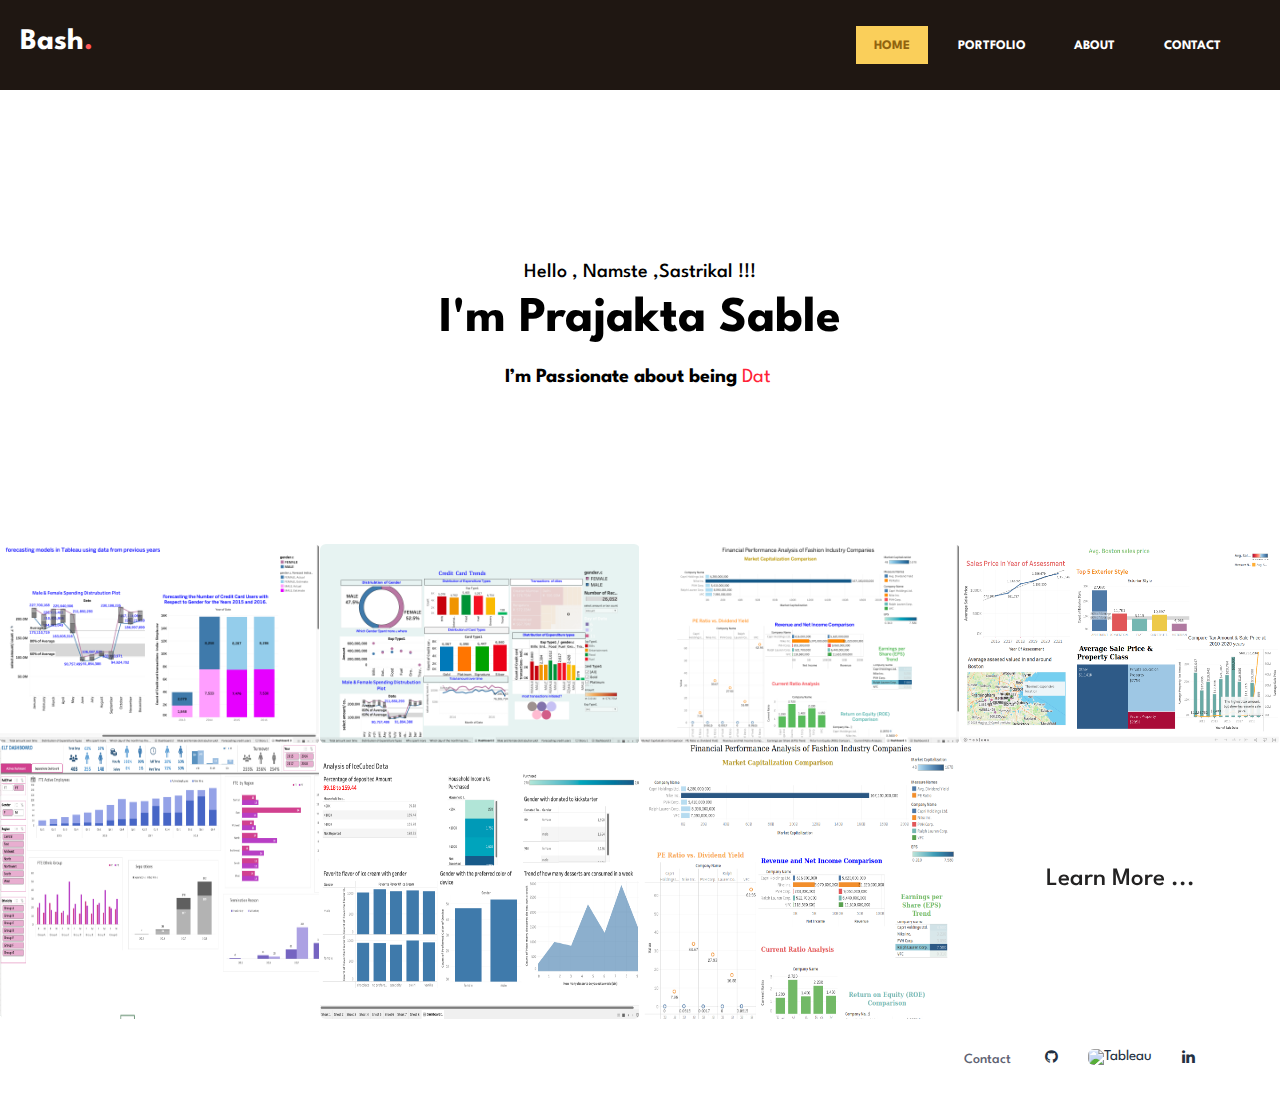
==== commit 8c8a227c: "fancy box, simplified the first page" ====
--- a/index.html
+++ b/index.html
@@ -1,184 +1,354 @@
-<!doctype html>
-<!--[if lt IE 7]>      <html class="no-js lt-ie9 lt-ie8 lt-ie7" lang=""> <![endif]-->
-<!--[if IE 7]>         <html class="no-js lt-ie9 lt-ie8" lang=""> <![endif]-->
-<!--[if IE 8]>         <html class="no-js lt-ie9" lang=""> <![endif]-->
-<!--[if gt IE 8]><!-->
-<html class="no-js" lang="zxx">
-<!--<![endif]-->
-<head>
-<meta charset="utf-8">
-<meta name="description" content="">
-<meta name="viewport" content="width=device-width, initial-scale=1">
-<title>Prajakta Sable</title>
-<link rel="stylesheet" href="assets/css/bootstrap.min.css">
-<link rel="stylesheet" href="assets/css/flexslider.css">
-<link rel="stylesheet" href="assets/css/jquery.fancybox.css">
-<link rel="stylesheet" href="assets/css/main.css">
-<link rel="stylesheet" href="assets/css/responsive.css">
-<link rel="stylesheet" href="assets/css/animate.min.css">
-<link rel="stylesheet" href="assets/css/font-icon.css">
-<link rel="stylesheet" href="https://cdn.staticfile.org/font-awesome/4.4.0/css/font-awesome.min.css">
-</head>
-
-<body>
-<!-- header section -->
-<section class="banner" role="banner">
-<!--header navigation -->
-  <header id="header">
-    <div class="header-content clearfix"> <a class="logo" href="index.html"><img src="assets/images/logo.png" alt=""></a>
-      <nav class="navigation" role="navigation">
-        <ul class="primary-nav">
-          <li><a href="about.html">About me</a></li>
-          <li><a href="contact.html">Contact</a></li>
-		  <li><a href="#">External Link</a></li>
-        </ul>
-      </nav>
-      <a href="#" class="nav-toggle">Menu<span></span></a> </div>
-      </header>
-      <!--header navigation -->
-  </section>
-  <!-- header section -->
-
-
-  <!-- text banner section -->
-<section id="banner" class="banner no-padding">
-  <div class="container-fluid">
-    <div class="row no-gutter">
-      <div class="flexslider">
-        <ul class="slides">
-          <li>
-            <div class="col-md-12">
-              <blockquote>
-                <h1>Hello! I'm Prajakta</h1>
-                <p>Business & Data Analyst</p>
-              </blockquote>
-            </div>
-          </li>
-          <li>
-            <div class="col-md-12">
-              <blockquote>
-                <h1>Hello! I'm Jonathan</h1>
-                <p>Graduated from Northeastern University, Boston.</p>
-              </blockquote>
-            </div>
-          </li>
-        </ul>
-      </div>
-     </div>
-  </div>
-</section>
-<!-- Text banner section --> 
-<!-- portfolio section -->
-<section id="works" class="works section no-padding">
-  <div class="container-fluid">
-    <div class="row no-gutter">
-      <div class="col-lg-3 col-md-6 col-sm-6 work"> <a href="assets/images/Tableau.png" class="work-box"> <img src="assets/images/Tableau.png" alt="">
-        <div class="overlay">
-          <div class="overlay-caption">
-            <h5>Project Name</h5>
-            <p><i class="fa fa-search-plus fa-2x"></i></p>
-          </div>
-        </div>
-        <!-- overlay --> 
-        </a> </div>
-      <div class="col-lg-3 col-md-6 col-sm-6 work"> <a href="assets/images/Tableau_1.png" class="work-box"> <img src="assets/images/Tableau_1.png" alt="">
-        <div class="overlay">
-          <div class="overlay-caption">
-            <h5>Project Name</h5>
-            <p><i class="fa fa-search-plus fa-2x"></i></p>
-          </div>
-        </div>
-        <!-- overlay --> 
-        </a> </div>
-      <div class="col-lg-3 col-md-6 col-sm-6 work"> <a href="assets/images/Tableau_2.png" class="work-box"> <img src="assets/images/Tableau_2.png" alt="">
-        <div class="overlay">
-          <div class="overlay-caption">
-            <h5>Project Name</h5>
-            <p><i class="fa fa-search-plus fa-2x"></i></p>
-          </div>
-        </div>
-        <!-- overlay --> 
-        </a> </div>
-      <div class="col-lg-3 col-md-6 col-sm-6 work"> <a href="assets/images/Tableau_2.png" class="work-box"> <img src="assets/images/Tableau_1.png" alt="">
-        <div class="overlay">
-          <div class="overlay-caption">
-            <h5>Project Name</h5>
-            <p><i class="fa fa-search-plus fa-2x"></i></p>
-          </div>
-        </div>
-        <!-- overlay --> 
-        </a> </div>
-      <div class="col-lg-3 col-md-6 col-sm-6 work"> <a href="assets/images/work-5.jpg" class="work-box"> <img src="assets/images/work-5.jpg" alt="">
-        <div class="overlay">
-          <div class="overlay-caption">
-            <h5>Project Name</h5>
-            <p><i class="fa fa-search-plus fa-2x"></i></p>
-          </div>
-        </div>
-        <!-- overlay --> 
-        </a> </div>
-      <div class="col-lg-3 col-md-6 col-sm-6 work"> <a href="assets/images/work-6.jpg" class="work-box"> <img src="assets/images/work-6.jpg" alt="">
-        <div class="overlay">
-          <div class="overlay-caption">
-            <h5>Project Name</h5>
-            <p><i class="fa fa-search-plus fa-2x"></i></p>
-          </div>
-        </div>
-        <!-- overlay --> 
-        </a> </div>
-      <div class="col-lg-3 col-md-6 col-sm-6 work"> <a href="assets/images/work-7.jpg" class="work-box"> <img src="assets/images/work-7.jpg" alt="">
-        <div class="overlay">
-          <div class="overlay-caption">
-            <h5>Project Name</h5>
-            <p><i class="fa fa-search-plus fa-2x"></i></p>
-          </div>
-        </div>
-        <!-- overlay --> 
-        </a> </div>
-      <div class="col-lg-3 col-md-6 col-sm-6 work"> <a href="assets/images/work-8.jpg" class="work-box"> <img src="assets/images/work-8.jpg" alt="">
-        <div class="overlay">
-          <div class="overlay-caption">
-            <h5>Project Name</h5>
-            <p><i class="fa fa-search-plus fa-2x"></i></p>
-          </div>
-        </div>
-        <!-- overlay --> 
-        </a> </div>
-    </div>
-  </div>
-</section>
-<!-- portfolio section --> 
-  <!-- footer -->
-<footer class="section footer">
-  <div class="footer-bottom">
-    <div class="container">
-      <div class="col-md-12">
-        <p>
-        <ul class="footer-share">
-          <li><a href="#"><i class="fa fa-facebook"></i></a></li>
-          <li><a href="#"><i class="fa fa-twitter"></i></a></li>
-          <li><a href="#"><i class="fa fa-linkedin"></i></a></li>
-          <li><a href="#"><i class="fa fa-google-plus"></i></a></li>
-          <li><a href="#"><i class="fa fa-pinterest-p"></i></a></li>
-          <li><a href="#"><i class="fa fa-vimeo"></i></a></li>
-        </ul>
-        </p>
-        <p>© 2015 All rights reserved. All Rights Reserved<br>
-          <a target="_blank" href="http://www.mobanwang.com/" title="网页模板">网页模板</a></p>
-      </div>
-    </div>
-  </div>
-</footer>
-<!-- footer --> 
-<!-- JS FILES --> 
-<script src="https://cdn.staticfile.org/jquery/1.11.3/jquery.min.js"></script> 
-<script src="assets/js/bootstrap.min.js"></script> 
-<script src="assets/js/jquery.flexslider-min.js"></script> 
-<script src="assets/js/jquery.fancybox.pack.js"></script> 
-<script src="assets/js/jquery.waypoints.min.js"></script> 
-<script src="assets/js/retina.min.js"></script> 
-<script src="assets/js/modernizr.js"></script> 
-<script src="assets/js/main.js"></script>
-</body>
-</html>
-
+<!doctype html>
+<html lang="zxx">
+
+<head>
+  <!-- Required meta tags -->
+  <meta charset="utf-8">
+  <meta name="viewport" content="width=device-width, initial-scale=1, shrink-to-fit=no">
+  <title>Contact</title>
+    <!-- Template CSS -->
+  <link rel="stylesheet" href="assets/css/bootstrap.min.css">
+  <link rel="stylesheet" href="assets/css/flexslider.css">
+  <link rel="stylesheet" href="assets/css/jquery.fancybox.css">
+  <link rel="stylesheet" href="assets/css/responsive.css">
+  <link rel="stylesheet" href="assets/css/animate.min.css">
+  <link rel="stylesheet" href="assets/css/font-icon.css">
+  <link rel="stylesheet" href="https://cdn.staticfile.org/font-awesome/4.4.0/css/font-awesome.min.css">
+  <!-- Template CSS -->
+  <link rel="stylesheet" href="assets/css/style-starter.css">
+  <!-- Template CSS -->
+  <link href="http://fonts.googleapis.com/css?family=Spartan:400,500,600,700,900&display=swap" rel="stylesheet">
+
+</head>
+<!-- Google tag (gtag.js) -->
+<script async src="https://www.googletagmanager.com/gtag/js?id=G-33QVKZ4LHF"></script>
+<script>
+  window.dataLayer = window.dataLayer || [];
+  function gtag(){dataLayer.push(arguments);}
+  gtag('js', new Date());
+
+  gtag('config', 'G-33QVKZ4LHF');
+</script>
+<body>
+  <section class="w3l-banner-main w3l-inner-page-main">
+    <div class="breadcrumb-infhny">
+      <header id="site-header" class="header-top">
+        <nav class="navbar navbar-expand-lg shift " id="header">
+          <a class="navbar-brand" href="index.html">
+            Bash<span class="dot-1">.</span>
+          </a>
+          <button class="navbar-toggler bg-gradient" type="button" data-toggle="collapse"
+            data-target="#navbarTogglerDemo02" aria-controls="navbarTogglerDemo02" aria-expanded="false"
+            aria-label="Toggle navigation"><span class="navbar-toggler-icon fa fa-bars"> </span>
+          </button>
+
+          <div class="collapse navbar-collapse" id="navbarTogglerDemo02">
+            <ul class="navbar-nav ml-auto">
+              <li class="nav-item active">
+                <a class="nav-link" href="index.html">Home <span class="sr-only">(current)</span></a>
+              </li>
+              <li class="nav-item">
+                <a class="nav-link effect-3" href="portfolio.html">Portfolio</a>
+              </li>
+              <li class="nav-item">
+                <a class="nav-link effect-3" href="about.html">About</a>
+              </li>
+             <li class="nav-item">
+                <a class="nav-link effect-3" href="contact.html">Contact</a>
+              </li>
+            </ul>
+
+          </div>
+        </nav>
+      </header>
+
+      <!-- <div class="bannerhny-content text-center">
+        <div class="layer">
+          <div class="bannerhnyinf">
+            <h6>Hello , Namste ,Sastrikal !!!</h6>
+            <h3>I'm Prajakta Sable</h3>
+            <h4 class="ban-t"> I’m Passionate about being  <span class="typed-text"></span><span class="cursor">&nbsp</span></h4>
+            <div class="scroll-button">
+              <a href="#about" class="scroll">
+                <div class="icon-scroll">
+                  <div class="mouse">
+                    <div class="wheel"></div>
+                  </div>
+                  <div class="icon-arrows">
+                    <span></span>
+                  </div>
+                </div>
+              </a>
+            </div>
+          </div>
+        </div>
+      </div> -->
+
+    </div>
+    <!-- <nav id="breadcrumbs" class="breadcrumbs">
+      <div class="page-wrapper">
+        <a href="index.html">Home</a> » <span class="breadcrumb_last" aria-current="page">Contact</span></div>
+    </nav> -->
+  </section>
+<section class="w3l-banner-main w3l-inner-page-main py-lg-5">
+  <div class="bannerhny-content text-center py-lg-5 my-md-5">
+    <div class="layer py-lg-5 my-md-5">
+      <div class="bannerhnyinf">
+        <h6>Hello , Namste ,Sastrikal !!!</h6>
+        <h3>I'm Prajakta Sable</h3>
+        <h4 class="ban-t"> I’m Passionate about being  <span class="typed-text"></span><span class="cursor">&nbsp</span></h4>
+        <div class="scroll-button">
+          <a href="#about" class="scroll">
+          </a>
+        </div>
+      <!-- </div> -->
+    </div>
+  </div>
+</section>
+
+  <!-- Work -->
+<section id="works" class="works section no-padding">
+	<div class="container-fluid">
+	  <div class="row no-gutter">
+		<div class="col-lg-3 col-md-6 col-sm-6 work"> <a href="assets/images/Tableau.png" class="work-box"> <img src="assets/images/Tableau.png" alt="">
+		  <div class="overlay">
+			<div class="overlay-caption">
+			  <h5>Project Name</h5>
+			  <p><i class="fa fa-search-plus fa-2x"></i></p>
+			</div>
+		  </div>
+		  <!-- overlay --> 
+		  </a> </div>
+		<div class="col-lg-3 col-md-6 col-sm-6 work"> <a href="assets/images/Tableau_1.png" class="work-box"> <img src="assets/images/Tableau_1.png" alt="">
+		  <div class="overlay">
+			<div class="overlay-caption">
+			  <h5>Project Name</h5>
+			  <p><i class="fa fa-search-plus fa-2x"></i></p>
+			</div>
+		  </div>
+		  <!-- overlay --> 
+		  </a> </div>
+		<div class="col-lg-3 col-md-6 col-sm-6 work"> <a href="assets/images/Tableau_2.png" class="work-box"> <img src="assets/images/Tableau_2.png" alt="">
+		  <div class="overlay">
+			<div class="overlay-caption">
+			  <h5>Project Name</h5>
+			  <p><i class="fa fa-search-plus fa-2x"></i></p>
+			</div>
+		  </div>
+		  <!-- overlay --> 
+		  </a> </div>
+		<div class="col-lg-3 col-md-6 col-sm-6 work"> <a href="assets/images/Tableau3.png" class="work-box"> <img src="assets/images/Tableau3.png" alt="">
+		  <div class="overlay">
+			<div class="overlay-caption">
+			  <h5>Project Name</h5>
+			  <p><i class="fa fa-search-plus fa-2x"></i></p>
+			</div>
+		  </div>
+		  <!-- overlay --> 
+		  </a> </div>
+		<div class="col-lg-3 col-md-6 col-sm-6 work"> <a href="assets/images/dashboard.png" class="work-box"> <img src="assets/images/dashboard.png" alt="">
+		  <div class="overlay">
+			<div class="overlay-caption">
+			  <h5>Project Name</h5>
+			  <p><i class="fa fa-search-plus fa-2x"></i></p>
+			</div>
+		  </div>
+		  <!-- overlay --> 
+		  </a> </div>
+		<div class="col-lg-3 col-md-6 col-sm-6 work"> <a href="assets/images/11111111.png" class="work-box"> <img src="assets/images/11111111.png" alt="">
+		  <div class="overlay">
+			<div class="overlay-caption">
+			  <h5>Project Name</h5>
+			  <p><i class="fa fa-search-plus fa-2x"></i></p>
+			</div>
+		  </div>
+		  <!-- overlay --> 
+		  </a> </div>
+		<div class="col-lg-3 col-md-6 col-sm-6 work"> <a href="assets/images/Tableau4.png" class="work-box"> <img src="assets/images/Tableau4_1.png" alt="">
+		  <div class="overlay">
+			<div class="overlay-caption">
+			  <h5>Project Name</h5>
+			  <p><i class="fa fa-search-plus fa-2x"></i></p>
+			</div>
+		  </div>
+		  <!-- overlay --> 
+		  </a> </div>
+		<div class="col-lg-3 col-md-6 col-sm-6 work"> <a href="portfolio.html" class="work-box"> 
+		  <!-- <div class="overlay">
+			<div class="overlay-caption"> -->
+			  <div class="text-center py-lg-5 my-md-5">
+          <div class="py-lg-5 my-md-5">
+            <h1>Learn More ...</h1>
+          </div>
+
+        </div>
+			<!-- </div>
+		  </div> -->
+		  <!-- overlay --> 
+		  </a> </div>
+	  </div>
+	</div>
+  </section>
+  <!-- //contact-form -->
+
+  <!-- footer -->
+  <footer class="w3l-footer-16">
+    <div class="footer-content py-lg-5 py-4 text-center">
+      <div class="container">
+        <div class="row copy-right">
+          <div class="col-lg-6 footer-left text-lg-left text-center">
+          </div>
+          <div class="col-lg-6 footer-right text-lg-right text-center">
+            <ul class="footer-gd-16">
+              <li><a href="contact.html">Contact</a></li>
+            </ul>
+            <div class="share-icons-footer ml-lg-4">
+              <a href="https://github.com/BASH-EPIC" target="_blank"><span class="fa fa-github"></span></a>
+            </div>
+  
+            <div class="share-icons-footer ml-lg-4">
+              <a href="https://public.tableau.com/app/profile/prajakta.sable" target="_blank"><img src="tableau_logo.png" alt="Tableau"></a>
+            </div>
+            
+            <div class="share-icons-footer ml-lg-4">
+              <a href="https://www.linkedin.com/in/prajaktasable/" target=”_blank”><span class="fa fa-linkedin"></span></a>
+            </div>
+          </div>
+        </div>
+        <button onclick="topFunction()" id="movetop" title="Go to top">
+          <span class="fa fa-angle-up"></span>
+        </button>
+      </div>
+    </div>
+
+    <!-- move top -->
+    <script>
+      // When the user scrolls down 20px from the top of the document, show the button
+      window.onscroll = function () {
+        scrollFunction()
+      };
+
+      function scrollFunction() {
+        if (document.body.scrollTop > 20 || document.documentElement.scrollTop > 20) {
+          document.getElementById("movetop").style.display = "block";
+        } else {
+          document.getElementById("movetop").style.display = "none";
+        }
+      }
+
+      // When the user clicks on the button, scroll to the top of the document
+      function topFunction() {
+        document.body.scrollTop = 0;
+        document.documentElement.scrollTop = 0;
+      }
+    </script>
+    <!-- //move top -->
+    <script>
+      $(function () {
+        $('.navbar-toggler').click(function () {
+          $('body').toggleClass('noscroll');
+        })
+      });
+    </script>
+  </footer>
+  <!-- //footer -->
+</body>
+
+</html>
+<script src="assets/js/jquery-3.3.1.min.js"></script>
+<!-- disable body scroll which navbar is in active -->
+<script>
+  $(function () {
+    $('.navbar-toggler').click(function () {
+      $('body').toggleClass('noscroll');
+    })
+  });
+</script>
+<script>
+  const typedTextSpan = document.querySelector(".typed-text");
+  const cursorSpan = document.querySelector(".cursor");
+
+  const textArray = ["Data & Business Analyst"];
+  const typingDelay = 200;
+  const erasingDelay = 10;
+  const newTextDelay = 100; // Delay between current and next text
+  let textArrayIndex = 0;
+  let charIndex = 0;
+
+  function type() {
+    if (charIndex < textArray[textArrayIndex].length) {
+      if (!cursorSpan.classList.contains("typing")) cursorSpan.classList.add("typing");
+      typedTextSpan.textContent += textArray[textArrayIndex].charAt(charIndex);
+      charIndex++;
+      setTimeout(type, typingDelay);
+    } else {
+      cursorSpan.classList.remove("typing");
+      setTimeout(erase, newTextDelay);
+    }
+  }
+
+  function erase() {
+    if (charIndex > 0) {
+      // add class 'typing' if there's none
+      if (!cursorSpan.classList.contains("typing")) {
+        cursorSpan.classList.add("typing");
+      }
+      typedTextSpan.textContent = textArray[textArrayIndex].substring(0, 0);
+      charIndex--;
+      setTimeout(erase, erasingDelay);
+    } else {
+      cursorSpan.classList.remove("typing");
+      textArrayIndex++;
+      if (textArrayIndex >= textArray.length) textArrayIndex = 0;
+      setTimeout(type, typingDelay);
+    }
+  }
+
+  document.addEventListener("DOMContentLoaded", function () { // On DOM Load initiate the effect
+    if (textArray.length) setTimeout(type, newTextDelay + 250);
+  });
+</script>
+
+<!--/MENU-JS-->
+<script>
+  $(window).on("scroll", function () {
+    var scroll = $(window).scrollTop();
+
+    if (scroll >= 80) {
+      $("#site-header").addClass("nav-fixed");
+    } else {
+      $("#site-header").removeClass("nav-fixed");
+    }
+  });
+
+  //Main navigation Active Class Add Remove
+  $(".navbar-toggler").on("click", function () {
+    $("header").toggleClass("active");
+  });
+  $(document).on("ready", function () {
+    if ($(window).width() > 991) {
+      $("header").removeClass("active");
+    }
+    $(window).on("resize", function () {
+      if ($(window).width() > 991) {
+        $("header").removeClass("active");
+      }
+    });
+  });
+</script>
+<!--//MENU-JS-->
+<!-- /aos -->
+<script src="assets/js/aos.js"></script>
+<script src="assets/js/aosindex.js"></script>
+<!-- //aos -->
+<!-- disable body scroll which navbar is in active -->
+<!-- //jQuery-Photo-filter-lightbox-portfolio-plugin -->
+<script src="assets/js/bootstrap.min.js"></script>
+<script src="https://cdn.staticfile.org/jquery/1.11.3/jquery.min.js"></script> 
+<script src="assets/js/bootstrap.min.js"></script> 
+<script src="assets/js/jquery.flexslider-min.js"></script> 
+<script src="assets/js/jquery.fancybox.pack.js"></script> 
+<script src="assets/js/jquery.waypoints.min.js"></script> 
+<script src="assets/js/retina.min.js"></script> 
+<script src="assets/js/modernizr.js"></script> 
+<script src="assets/js/main.js"></script>--- a/assets/css/responsive.css
+++ b/assets/css/responsive.css
@@ -0,0 +1,156 @@
+@media screen and (max-width: 1024px) {
+ #header .header-content {
+ width: 90%;
+}
+#header .header-content {
+ padding: 30px 0;
+}
+ #header.fixed .header-content {
+ padding: 17px 0;
+}
+ .nav-toggle {
+ display: block;
+}
+ .navigation {
+ position: fixed;
+ background-color: #fff;
+ width: 100%;
+ height: 100%;
+ top: 0;
+ left: 0;
+ z-index: 99999;
+ visibility: hidden;
+ opacity: 0;
+ -webkit-transition: opacity 0.5s, visibility 0s 0.5s;
+ transition: opacity 0.5s, visibility 0s 0.5s;
+}
+ .navigation .primary-nav {
+ position: relative;
+ top: 45%;
+ -moz-transform: translateY(-45%);
+ -ms-transform: translateY(-45%);
+ -webkit-transform: translateY(-45%);
+ transform: translateY(-45%);
+}
+ .navigation li {
+ display: block;
+ margin-bottom: 20px;
+}
+ .navigation a {
+ display: block;
+ font-size: 25px;
+ margin: 0;
+ text-align: center;
+}
+ .person {
+ margin: 0 auto 50px;
+}
+ .person-content {
+ text-align: center;
+}
+ .person .social-icons li {
+ display: inline-block;
+ float: none;
+ margin-bottom: 5px;
+}
+ .banner blockquote {
+ padding: 15% 5%;
+}
+ .banner p {
+ font-size: 26px;
+}
+ .flex-control-nav {
+ bottom: 20px;
+}
+}
+@media screen and (max-width: 768px) {
+ #header .header-content {
+ padding: 30px 0%;
+}
+ #header.fixed .header-content {
+ padding: 17px 0;
+}
+ .banner blockquote {
+ padding-top: 15%;
+}
+ .banner h1 {
+ font-size: 24px;
+ letter-spacing: -1px;
+}
+ .banner p {
+ font-size: 24px;
+ letter-spacing: -1px;
+}
+ .flexslider {
+ padding-bottom: 80px;
+}
+ .flex-control-nav {
+ width: 100%;
+}
+ .footer .footer-col {
+ margin-bottom: 50px;
+}
+}
+@media screen and (max-width: 640px) {
+ #header .header-content {
+ padding: 30px 0;
+}
+ #header.fixed .header-content {
+ padding: 17px 0;
+}
+ .banner blockquote {
+ padding: 15% 5% 5% 5%;
+}
+ .bio h4 {
+ font-size:24px;
+ font-weight: 700;
+}
+ .contact {
+ margin-top:50px;
+}
+}
+@media screen and (max-width: 480px) {
+ #header .header-content {
+ padding: 30px 0;
+}
+ #header.fixed .header-content {
+ padding: 17px 0;
+}
+ .banner blockquote {
+ padding-top: 25%;
+}
+ .banner h1 {
+ font-size: 24px;
+ letter-spacing: -1px;
+}
+ .banner p {
+ font-size: 24px;
+ letter-spacing: -1px;
+}
+ .bio h4 {
+ font-size:18px;
+ font-weight: 700;
+}
+ .contact {
+ margin-top:50px;
+}
+}
+@media screen and (max-width: 320px) {
+ #header .header-content {
+ padding: 30px 2%;
+}
+ #header.fixed .header-content {
+ padding: 17px 0;
+}
+ .banner blockquote {
+ padding-top: 35%;
+}
+ .banner h1 {
+ font-size: 24px;
+ letter-spacing: -1px;
+}
+ .banner p {
+ font-size: 24px;
+ letter-spacing: -1px;
+}
+}
--- a/assets/css/style-starter.css
+++ b/assets/css/style-starter.css
@@ -0,0 +1,18782 @@
+@charset "UTF-8";
+
+html {
+  scroll-behavior: smooth;
+}
+
+h1,
+h2,
+h3,
+h4,
+h5,
+h6 {
+  font-family: 'Spartan', sans-serif;
+  font-weight: 700;
+}
+
+body,
+body a,
+body li,
+body p,
+.btn,
+input {
+  font-family: 'Spartan', sans-serif;
+}
+
+body p {
+  line-height: 26px;
+  font-weight: 400;
+  font-size: 15px;
+}
+
+ol,
+ul,
+dl {
+  margin-top: 0;
+  margin-bottom: 0rem;
+  padding: 0;
+}
+
+.form-control:focus {
+  box-shadow: none !important;
+}
+
+body a:hover {
+  color: #ff5959;
+  transition: 0.3s ease;
+}
+
+body input,
+button,
+.btn,
+textarea {
+  border-radius: 6px;
+  font-family: 'Spartan', sans-serif;
+}
+
+body img {
+  border-radius: 6px;
+}
+
+.noscroll {
+  overflow: hidden;
+}
+
+h3.hny-title,
+h3.hny-title.two {
+  font-size: 36px;
+  line-height: 46px;
+  color: #233142;
+  margin-bottom: 24px;
+  text-transform: capitalize;
+  font-weight: 700;
+}
+
+h3.hny-title.two {
+  color: #fff;
+}
+
+span.dot-1 {
+  color: #ff5959;
+}
+
+.read-more a {
+  color: #ff5959;
+  font-weight: 700;
+  font-size: 16px;
+}
+
+.read-more a:hover {
+  color: #4f9da6;
+}
+
+.read-more .more_text {
+  margin-left: 0.7em;
+  display: inline-block;
+  vertical-align: middle;
+  transition: color 0.3s ease;
+}
+
+.read-more .more_icon {
+  display: inline-block;
+  vertical-align: middle;
+  width: 34px;
+  height: 34px;
+  line-height: 34px;
+  text-align: center;
+  color: #233142;
+  background-color: #EEF2F6;
+  transition: color 0.3s ease, background-color 0.3s ease, border-color 0.3s ease;
+  border-radius: 50%;
+}
+
+span.red-color {
+  color: #ff5959;
+}
+
+@media (max-width: 1280px) {
+
+  h3.hny-title,
+  h3.hny-title.two {
+    font-size: 36px;
+    line-height: 46px;
+  }
+}
+
+@media (max-width: 991px) {
+
+  h3.hny-title,
+  h3.hny-title.two {
+    font-size: 30px;
+    line-height: 40px;
+  }
+
+  a.read-more-btn.btn {
+    margin-top: 10px;
+  }
+}
+
+@media (max-width: 480px) {
+
+  h3.hny-title,
+  h3.hny-title.two {
+    font-size: 28px;
+    line-height: 38px;
+  }
+}
+
+@media (max-width: 440px) {
+
+  h3.hny-title,
+  h3.hny-title.two {
+    font-size: 26px;
+    line-height: 36px;
+  }
+}
+
+/*!
+ *  Font Awesome 4.7.0 by @davegandy - http://fontawesome.io - @fontawesome
+ *  License - http://fontawesome.io/license (Font: SIL OFL 1.1, CSS: MIT License)
+ */
+/* FONT PATH
+ * -------------------------- */
+@font-face {
+  font-family: 'FontAwesome';
+  src: url("../fonts/fontawesome-webfont.eot?v=4.7.0");
+  src: url("../fonts/fontawesome-webfont.eot?#iefix&v=4.7.0") format("embedded-opentype"), url("../fonts/fontawesome-webfont.woff2?v=4.7.0") format("woff2"), url("../fonts/fontawesome-webfont.woff?v=4.7.0") format("woff"), url("../fonts/fontawesome-webfont.ttf?v=4.7.0") format("truetype"), url("../fonts/fontawesome-webfont.svg?v=4.7.0#fontawesomeregular") format("svg");
+  font-weight: normal;
+  font-style: normal;
+}
+
+.fa {
+  display: inline-block;
+  font: normal normal normal 14px/1 FontAwesome;
+  font-size: inherit;
+  text-rendering: auto;
+  -webkit-font-smoothing: antialiased;
+  -moz-osx-font-smoothing: grayscale;
+}
+
+/* makes the font 33% larger relative to the icon container */
+.fa-lg {
+  font-size: 1.33333em;
+  line-height: 0.75em;
+  vertical-align: -15%;
+}
+
+.fa-2x {
+  font-size: 2em;
+}
+
+.fa-3x {
+  font-size: 3em;
+}
+
+.fa-4x {
+  font-size: 4em;
+}
+
+.fa-5x {
+  font-size: 5em;
+}
+
+.fa-fw {
+  width: 1.28571em;
+  text-align: center;
+}
+
+.fa-ul {
+  padding-left: 0;
+  margin-left: 2.14286em;
+  list-style-type: none;
+}
+
+.fa-ul>li {
+  position: relative;
+}
+
+.fa-li {
+  position: absolute;
+  left: -2.14286em;
+  width: 2.14286em;
+  top: 0.14286em;
+  text-align: center;
+}
+
+.fa-li.fa-lg {
+  left: -1.85714em;
+}
+
+.fa-border {
+  padding: .2em .25em .15em;
+  border: solid 0.08em #eee;
+  border-radius: .1em;
+}
+
+.fa-pull-left {
+  float: left;
+}
+
+.fa-pull-right {
+  float: right;
+}
+
+.fa.fa-pull-left {
+  margin-right: .3em;
+}
+
+.fa.fa-pull-right {
+  margin-left: .3em;
+}
+
+/* Deprecated as of 4.4.0 */
+.pull-right {
+  float: right;
+}
+
+.pull-left {
+  float: left;
+}
+
+.fa.pull-left {
+  margin-right: .3em;
+}
+
+.fa.pull-right {
+  margin-left: .3em;
+}
+
+.fa-spin {
+  -webkit-animation: fa-spin 2s infinite linear;
+  animation: fa-spin 2s infinite linear;
+}
+
+.fa-pulse {
+  -webkit-animation: fa-spin 1s infinite steps(8);
+  animation: fa-spin 1s infinite steps(8);
+}
+
+@-webkit-keyframes fa-spin {
+  0% {
+    transform: rotate(0deg);
+  }
+
+  100% {
+    transform: rotate(359deg);
+  }
+}
+
+@keyframes fa-spin {
+  0% {
+    transform: rotate(0deg);
+  }
+
+  100% {
+    transform: rotate(359deg);
+  }
+}
+
+.fa-rotate-90 {
+  -ms-filter: "progid:DXImageTransform.Microsoft.BasicImage(rotation=1)";
+  transform: rotate(90deg);
+}
+
+.fa-rotate-180 {
+  -ms-filter: "progid:DXImageTransform.Microsoft.BasicImage(rotation=2)";
+  transform: rotate(180deg);
+}
+
+.fa-rotate-270 {
+  -ms-filter: "progid:DXImageTransform.Microsoft.BasicImage(rotation=3)";
+  transform: rotate(270deg);
+}
+
+.fa-flip-horizontal {
+  -ms-filter: "progid:DXImageTransform.Microsoft.BasicImage(rotation=0, mirror=1)";
+  transform: scale(-1, 1);
+}
+
+.fa-flip-vertical {
+  -ms-filter: "progid:DXImageTransform.Microsoft.BasicImage(rotation=2, mirror=1)";
+  transform: scale(1, -1);
+}
+
+:root .fa-rotate-90,
+:root .fa-rotate-180,
+:root .fa-rotate-270,
+:root .fa-flip-horizontal,
+:root .fa-flip-vertical {
+  -webkit-filter: none;
+  filter: none;
+}
+
+.fa-stack {
+  position: relative;
+  display: inline-block;
+  width: 2em;
+  height: 2em;
+  line-height: 2em;
+  vertical-align: middle;
+}
+
+.fa-stack-1x,
+.fa-stack-2x {
+  position: absolute;
+  left: 0;
+  width: 100%;
+  text-align: center;
+}
+
+.fa-stack-1x {
+  line-height: inherit;
+}
+
+.fa-stack-2x {
+  font-size: 2em;
+}
+
+.fa-inverse {
+  color: #fff;
+}
+
+/* Font Awesome uses the Unicode Private Use Area (PUA) to ensure screen
+   readers do not read off random characters that represent icons */
+.fa-glass:before {
+  content: "";
+}
+
+.fa-music:before {
+  content: "";
+}
+
+.fa-search:before {
+  content: "";
+}
+
+.fa-envelope-o:before {
+  content: "";
+}
+
+.fa-heart:before {
+  content: "";
+}
+
+.fa-star:before {
+  content: "";
+}
+
+.fa-star-o:before {
+  content: "";
+}
+
+.fa-user:before {
+  content: "";
+}
+
+.fa-film:before {
+  content: "";
+}
+
+.fa-th-large:before {
+  content: "";
+}
+
+.fa-th:before {
+  content: "";
+}
+
+.fa-th-list:before {
+  content: "";
+}
+
+.fa-check:before {
+  content: "";
+}
+
+.fa-remove:before,
+.fa-close:before,
+.fa-times:before {
+  content: "";
+}
+
+.fa-search-plus:before {
+  content: "";
+}
+
+.fa-search-minus:before {
+  content: "";
+}
+
+.fa-power-off:before {
+  content: "";
+}
+
+.fa-signal:before {
+  content: "";
+}
+
+.fa-gear:before,
+.fa-cog:before {
+  content: "";
+}
+
+.fa-trash-o:before {
+  content: "";
+}
+
+.fa-home:before {
+  content: "";
+}
+
+.fa-file-o:before {
+  content: "";
+}
+
+.fa-clock-o:before {
+  content: "";
+}
+
+.fa-road:before {
+  content: "";
+}
+
+.fa-download:before {
+  content: "";
+}
+
+.fa-arrow-circle-o-down:before {
+  content: "";
+}
+
+.fa-arrow-circle-o-up:before {
+  content: "";
+}
+
+.fa-inbox:before {
+  content: "";
+}
+
+.fa-play-circle-o:before {
+  content: "";
+}
+
+.fa-rotate-right:before,
+.fa-repeat:before {
+  content: "";
+}
+
+.fa-refresh:before {
+  content: "";
+}
+
+.fa-list-alt:before {
+  content: "";
+}
+
+.fa-lock:before {
+  content: "";
+}
+
+.fa-flag:before {
+  content: "";
+}
+
+.fa-headphones:before {
+  content: "";
+}
+
+.fa-volume-off:before {
+  content: "";
+}
+
+.fa-volume-down:before {
+  content: "";
+}
+
+.fa-volume-up:before {
+  content: "";
+}
+
+.fa-qrcode:before {
+  content: "";
+}
+
+.fa-barcode:before {
+  content: "";
+}
+
+.fa-tag:before {
+  content: "";
+}
+
+.fa-tags:before {
+  content: "";
+}
+
+.fa-book:before {
+  content: "";
+}
+
+.fa-bookmark:before {
+  content: "";
+}
+
+.fa-print:before {
+  content: "";
+}
+
+.fa-camera:before {
+  content: "";
+}
+
+.fa-font:before {
+  content: "";
+}
+
+.fa-bold:before {
+  content: "";
+}
+
+.fa-italic:before {
+  content: "";
+}
+
+.fa-text-height:before {
+  content: "";
+}
+
+.fa-text-width:before {
+  content: "";
+}
+
+.fa-align-left:before {
+  content: "";
+}
+
+.fa-align-center:before {
+  content: "";
+}
+
+.fa-align-right:before {
+  content: "";
+}
+
+.fa-align-justify:before {
+  content: "";
+}
+
+.fa-list:before {
+  content: "";
+}
+
+.fa-dedent:before,
+.fa-outdent:before {
+  content: "";
+}
+
+.fa-indent:before {
+  content: "";
+}
+
+.fa-video-camera:before {
+  content: "";
+}
+
+.fa-photo:before,
+.fa-image:before,
+.fa-picture-o:before {
+  content: "";
+}
+
+.fa-pencil:before {
+  content: "";
+}
+
+.fa-map-marker:before {
+  content: "";
+}
+
+.fa-adjust:before {
+  content: "";
+}
+
+.fa-tint:before {
+  content: "";
+}
+
+.fa-edit:before,
+.fa-pencil-square-o:before {
+  content: "";
+}
+
+.fa-share-square-o:before {
+  content: "";
+}
+
+.fa-check-square-o:before {
+  content: "";
+}
+
+.fa-arrows:before {
+  content: "";
+}
+
+.fa-step-backward:before {
+  content: "";
+}
+
+.fa-fast-backward:before {
+  content: "";
+}
+
+.fa-backward:before {
+  content: "";
+}
+
+.fa-play:before {
+  content: "";
+}
+
+.fa-pause:before {
+  content: "";
+}
+
+.fa-stop:before {
+  content: "";
+}
+
+.fa-forward:before {
+  content: "";
+}
+
+.fa-fast-forward:before {
+  content: "";
+}
+
+.fa-step-forward:before {
+  content: "";
+}
+
+.fa-eject:before {
+  content: "";
+}
+
+.fa-chevron-left:before {
+  content: "";
+}
+
+.fa-chevron-right:before {
+  content: "";
+}
+
+.fa-plus-circle:before {
+  content: "";
+}
+
+.fa-minus-circle:before {
+  content: "";
+}
+
+.fa-times-circle:before {
+  content: "";
+}
+
+.fa-check-circle:before {
+  content: "";
+}
+
+.fa-question-circle:before {
+  content: "";
+}
+
+.fa-info-circle:before {
+  content: "";
+}
+
+.fa-crosshairs:before {
+  content: "";
+}
+
+.fa-times-circle-o:before {
+  content: "";
+}
+
+.fa-check-circle-o:before {
+  content: "";
+}
+
+.fa-ban:before {
+  content: "";
+}
+
+.fa-arrow-left:before {
+  content: "";
+}
+
+.fa-arrow-right:before {
+  content: "";
+}
+
+.fa-arrow-up:before {
+  content: "";
+}
+
+.fa-arrow-down:before {
+  content: "";
+}
+
+.fa-mail-forward:before,
+.fa-share:before {
+  content: "";
+}
+
+.fa-expand:before {
+  content: "";
+}
+
+.fa-compress:before {
+  content: "";
+}
+
+.fa-plus:before {
+  content: "";
+}
+
+.fa-minus:before {
+  content: "";
+}
+
+.fa-asterisk:before {
+  content: "";
+}
+
+.fa-exclamation-circle:before {
+  content: "";
+}
+
+.fa-gift:before {
+  content: "";
+}
+
+.fa-leaf:before {
+  content: "";
+}
+
+.fa-fire:before {
+  content: "";
+}
+
+.fa-eye:before {
+  content: "";
+}
+
+.fa-eye-slash:before {
+  content: "";
+}
+
+.fa-warning:before,
+.fa-exclamation-triangle:before {
+  content: "";
+}
+
+.fa-plane:before {
+  content: "";
+}
+
+.fa-calendar:before {
+  content: "";
+}
+
+.fa-random:before {
+  content: "";
+}
+
+.fa-comment:before {
+  content: "";
+}
+
+.fa-magnet:before {
+  content: "";
+}
+
+.fa-chevron-up:before {
+  content: "";
+}
+
+.fa-chevron-down:before {
+  content: "";
+}
+
+.fa-retweet:before {
+  content: "";
+}
+
+.fa-shopping-cart:before {
+  content: "";
+}
+
+.fa-folder:before {
+  content: "";
+}
+
+.fa-folder-open:before {
+  content: "";
+}
+
+.fa-arrows-v:before {
+  content: "";
+}
+
+.fa-arrows-h:before {
+  content: "";
+}
+
+.fa-bar-chart-o:before,
+.fa-bar-chart:before {
+  content: "";
+}
+
+.fa-twitter-square:before {
+  content: "";
+}
+
+.fa-facebook-square:before {
+  content: "";
+}
+
+.fa-camera-retro:before {
+  content: "";
+}
+
+.fa-key:before {
+  content: "";
+}
+
+.fa-gears:before,
+.fa-cogs:before {
+  content: "";
+}
+
+.fa-comments:before {
+  content: "";
+}
+
+.fa-thumbs-o-up:before {
+  content: "";
+}
+
+.fa-thumbs-o-down:before {
+  content: "";
+}
+
+.fa-star-half:before {
+  content: "";
+}
+
+.fa-heart-o:before {
+  content: "";
+}
+
+.fa-sign-out:before {
+  content: "";
+}
+
+.fa-linkedin-square:before {
+  content: "";
+}
+
+.fa-thumb-tack:before {
+  content: "";
+}
+
+.fa-external-link:before {
+  content: "";
+}
+
+.fa-sign-in:before {
+  content: "";
+}
+
+.fa-trophy:before {
+  content: "";
+}
+
+.fa-github-square:before {
+  content: "";
+}
+
+.fa-upload:before {
+  content: "";
+}
+
+.fa-lemon-o:before {
+  content: "";
+}
+
+.fa-phone:before {
+  content: "";
+}
+
+.fa-square-o:before {
+  content: "";
+}
+
+.fa-bookmark-o:before {
+  content: "";
+}
+
+.fa-phone-square:before {
+  content: "";
+}
+
+.fa-twitter:before {
+  content: "";
+}
+
+.fa-facebook-f:before,
+.fa-facebook:before {
+  content: "";
+}
+
+.fa-github:before {
+  content: "";
+}
+
+.fa-unlock:before {
+  content: "";
+}
+
+.fa-credit-card:before {
+  content: "";
+}
+
+.fa-feed:before,
+.fa-rss:before {
+  content: "";
+}
+
+.fa-hdd-o:before {
+  content: "";
+}
+
+.fa-bullhorn:before {
+  content: "";
+}
+
+.fa-bell:before {
+  content: "";
+}
+
+.fa-certificate:before {
+  content: "";
+}
+
+.fa-hand-o-right:before {
+  content: "";
+}
+
+.fa-hand-o-left:before {
+  content: "";
+}
+
+.fa-hand-o-up:before {
+  content: "";
+}
+
+.fa-hand-o-down:before {
+  content: "";
+}
+
+.fa-arrow-circle-left:before {
+  content: "";
+}
+
+.fa-arrow-circle-right:before {
+  content: "";
+}
+
+.fa-arrow-circle-up:before {
+  content: "";
+}
+
+.fa-arrow-circle-down:before {
+  content: "";
+}
+
+.fa-globe:before {
+  content: "";
+}
+
+.fa-wrench:before {
+  content: "";
+}
+
+.fa-tasks:before {
+  content: "";
+}
+
+.fa-filter:before {
+  content: "";
+}
+
+.fa-briefcase:before {
+  content: "";
+}
+
+.fa-arrows-alt:before {
+  content: "";
+}
+
+.fa-group:before,
+.fa-users:before {
+  content: "";
+}
+
+.fa-chain:before,
+.fa-link:before {
+  content: "";
+}
+
+.fa-cloud:before {
+  content: "";
+}
+
+.fa-flask:before {
+  content: "";
+}
+
+.fa-cut:before,
+.fa-scissors:before {
+  content: "";
+}
+
+.fa-copy:before,
+.fa-files-o:before {
+  content: "";
+}
+
+.fa-paperclip:before {
+  content: "";
+}
+
+.fa-save:before,
+.fa-floppy-o:before {
+  content: "";
+}
+
+.fa-square:before {
+  content: "";
+}
+
+.fa-navicon:before,
+.fa-reorder:before,
+.fa-bars:before {
+  content: "";
+}
+
+.fa-list-ul:before {
+  content: "";
+}
+
+.fa-list-ol:before {
+  content: "";
+}
+
+.fa-strikethrough:before {
+  content: "";
+}
+
+.fa-underline:before {
+  content: "";
+}
+
+.fa-table:before {
+  content: "";
+}
+
+.fa-magic:before {
+  content: "";
+}
+
+.fa-truck:before {
+  content: "";
+}
+
+.fa-pinterest:before {
+  content: "";
+}
+
+.fa-pinterest-square:before {
+  content: "";
+}
+
+.fa-google-plus-square:before {
+  content: "";
+}
+
+.fa-google-plus:before {
+  content: "";
+}
+
+.fa-money:before {
+  content: "";
+}
+
+.fa-caret-down:before {
+  content: "";
+}
+
+.fa-caret-up:before {
+  content: "";
+}
+
+.fa-caret-left:before {
+  content: "";
+}
+
+.fa-caret-right:before {
+  content: "";
+}
+
+.fa-columns:before {
+  content: "";
+}
+
+.fa-unsorted:before,
+.fa-sort:before {
+  content: "";
+}
+
+.fa-sort-down:before,
+.fa-sort-desc:before {
+  content: "";
+}
+
+.fa-sort-up:before,
+.fa-sort-asc:before {
+  content: "";
+}
+
+.fa-envelope:before {
+  content: "";
+}
+
+.fa-linkedin:before {
+  content: "";
+}
+
+.fa-rotate-left:before,
+.fa-undo:before {
+  content: "";
+}
+
+.fa-legal:before,
+.fa-gavel:before {
+  content: "";
+}
+
+.fa-dashboard:before,
+.fa-tachometer:before {
+  content: "";
+}
+
+.fa-comment-o:before {
+  content: "";
+}
+
+.fa-comments-o:before {
+  content: "";
+}
+
+.fa-flash:before,
+.fa-bolt:before {
+  content: "";
+}
+
+.fa-sitemap:before {
+  content: "";
+}
+
+.fa-umbrella:before {
+  content: "";
+}
+
+.fa-paste:before,
+.fa-clipboard:before {
+  content: "";
+}
+
+.fa-lightbulb-o:before {
+  content: "";
+}
+
+.fa-exchange:before {
+  content: "";
+}
+
+.fa-cloud-download:before {
+  content: "";
+}
+
+.fa-cloud-upload:before {
+  content: "";
+}
+
+.fa-user-md:before {
+  content: "";
+}
+
+.fa-stethoscope:before {
+  content: "";
+}
+
+.fa-suitcase:before {
+  content: "";
+}
+
+.fa-bell-o:before {
+  content: "";
+}
+
+.fa-coffee:before {
+  content: "";
+}
+
+.fa-cutlery:before {
+  content: "";
+}
+
+.fa-file-text-o:before {
+  content: "";
+}
+
+.fa-building-o:before {
+  content: "";
+}
+
+.fa-hospital-o:before {
+  content: "";
+}
+
+.fa-ambulance:before {
+  content: "";
+}
+
+.fa-medkit:before {
+  content: "";
+}
+
+.fa-fighter-jet:before {
+  content: "";
+}
+
+.fa-beer:before {
+  content: "";
+}
+
+.fa-h-square:before {
+  content: "";
+}
+
+.fa-plus-square:before {
+  content: "";
+}
+
+.fa-angle-double-left:before {
+  content: "";
+}
+
+.fa-angle-double-right:before {
+  content: "";
+}
+
+.fa-angle-double-up:before {
+  content: "";
+}
+
+.fa-angle-double-down:before {
+  content: "";
+}
+
+.fa-angle-left:before {
+  content: "";
+}
+
+.fa-angle-right:before {
+  content: "";
+}
+
+.fa-angle-up:before {
+  content: "";
+}
+
+.fa-angle-down:before {
+  content: "";
+}
+
+.fa-desktop:before {
+  content: "";
+}
+
+.fa-laptop:before {
+  content: "";
+}
+
+.fa-tablet:before {
+  content: "";
+}
+
+.fa-mobile-phone:before,
+.fa-mobile:before {
+  content: "";
+}
+
+.fa-circle-o:before {
+  content: "";
+}
+
+.fa-quote-left:before {
+  content: "";
+}
+
+.fa-quote-right:before {
+  content: "";
+}
+
+.fa-spinner:before {
+  content: "";
+}
+
+.fa-circle:before {
+  content: "";
+}
+
+.fa-mail-reply:before,
+.fa-reply:before {
+  content: "";
+}
+
+.fa-github-alt:before {
+  content: "";
+}
+
+.fa-folder-o:before {
+  content: "";
+}
+
+.fa-folder-open-o:before {
+  content: "";
+}
+
+.fa-smile-o:before {
+  content: "";
+}
+
+.fa-frown-o:before {
+  content: "";
+}
+
+.fa-meh-o:before {
+  content: "";
+}
+
+.fa-gamepad:before {
+  content: "";
+}
+
+.fa-keyboard-o:before {
+  content: "";
+}
+
+.fa-flag-o:before {
+  content: "";
+}
+
+.fa-flag-checkered:before {
+  content: "";
+}
+
+.fa-terminal:before {
+  content: "";
+}
+
+.fa-code:before {
+  content: "";
+}
+
+.fa-mail-reply-all:before,
+.fa-reply-all:before {
+  content: "";
+}
+
+.fa-star-half-empty:before,
+.fa-star-half-full:before,
+.fa-star-half-o:before {
+  content: "";
+}
+
+.fa-location-arrow:before {
+  content: "";
+}
+
+.fa-crop:before {
+  content: "";
+}
+
+.fa-code-fork:before {
+  content: "";
+}
+
+.fa-unlink:before,
+.fa-chain-broken:before {
+  content: "";
+}
+
+.fa-question:before {
+  content: "";
+}
+
+.fa-info:before {
+  content: "";
+}
+
+.fa-exclamation:before {
+  content: "";
+}
+
+.fa-superscript:before {
+  content: "";
+}
+
+.fa-subscript:before {
+  content: "";
+}
+
+.fa-eraser:before {
+  content: "";
+}
+
+.fa-puzzle-piece:before {
+  content: "";
+}
+
+.fa-microphone:before {
+  content: "";
+}
+
+.fa-microphone-slash:before {
+  content: "";
+}
+
+.fa-shield:before {
+  content: "";
+}
+
+.fa-calendar-o:before {
+  content: "";
+}
+
+.fa-fire-extinguisher:before {
+  content: "";
+}
+
+.fa-rocket:before {
+  content: "";
+}
+
+.fa-maxcdn:before {
+  content: "";
+}
+
+.fa-chevron-circle-left:before {
+  content: "";
+}
+
+.fa-chevron-circle-right:before {
+  content: "";
+}
+
+.fa-chevron-circle-up:before {
+  content: "";
+}
+
+.fa-chevron-circle-down:before {
+  content: "";
+}
+
+.fa-html5:before {
+  content: "";
+}
+
+.fa-css3:before {
+  content: "";
+}
+
+.fa-anchor:before {
+  content: "";
+}
+
+.fa-unlock-alt:before {
+  content: "";
+}
+
+.fa-bullseye:before {
+  content: "";
+}
+
+.fa-ellipsis-h:before {
+  content: "";
+}
+
+.fa-ellipsis-v:before {
+  content: "";
+}
+
+.fa-rss-square:before {
+  content: "";
+}
+
+.fa-play-circle:before {
+  content: "";
+}
+
+.fa-ticket:before {
+  content: "";
+}
+
+.fa-minus-square:before {
+  content: "";
+}
+
+.fa-minus-square-o:before {
+  content: "";
+}
+
+.fa-level-up:before {
+  content: "";
+}
+
+.fa-level-down:before {
+  content: "";
+}
+
+.fa-check-square:before {
+  content: "";
+}
+
+.fa-pencil-square:before {
+  content: "";
+}
+
+.fa-external-link-square:before {
+  content: "";
+}
+
+.fa-share-square:before {
+  content: "";
+}
+
+.fa-compass:before {
+  content: "";
+}
+
+.fa-toggle-down:before,
+.fa-caret-square-o-down:before {
+  content: "";
+}
+
+.fa-toggle-up:before,
+.fa-caret-square-o-up:before {
+  content: "";
+}
+
+.fa-toggle-right:before,
+.fa-caret-square-o-right:before {
+  content: "";
+}
+
+.fa-euro:before,
+.fa-eur:before {
+  content: "";
+}
+
+.fa-gbp:before {
+  content: "";
+}
+
+.fa-dollar:before,
+.fa-usd:before {
+  content: "";
+}
+
+.fa-rupee:before,
+.fa-inr:before {
+  content: "";
+}
+
+.fa-cny:before,
+.fa-rmb:before,
+.fa-yen:before,
+.fa-jpy:before {
+  content: "";
+}
+
+.fa-ruble:before,
+.fa-rouble:before,
+.fa-rub:before {
+  content: "";
+}
+
+.fa-won:before,
+.fa-krw:before {
+  content: "";
+}
+
+.fa-bitcoin:before,
+.fa-btc:before {
+  content: "";
+}
+
+.fa-file:before {
+  content: "";
+}
+
+.fa-file-text:before {
+  content: "";
+}
+
+.fa-sort-alpha-asc:before {
+  content: "";
+}
+
+.fa-sort-alpha-desc:before {
+  content: "";
+}
+
+.fa-sort-amount-asc:before {
+  content: "";
+}
+
+.fa-sort-amount-desc:before {
+  content: "";
+}
+
+.fa-sort-numeric-asc:before {
+  content: "";
+}
+
+.fa-sort-numeric-desc:before {
+  content: "";
+}
+
+.fa-thumbs-up:before {
+  content: "";
+}
+
+.fa-thumbs-down:before {
+  content: "";
+}
+
+.fa-youtube-square:before {
+  content: "";
+}
+
+.fa-youtube:before {
+  content: "";
+}
+
+.fa-xing:before {
+  content: "";
+}
+
+.fa-xing-square:before {
+  content: "";
+}
+
+.fa-youtube-play:before {
+  content: "";
+}
+
+.fa-dropbox:before {
+  content: "";
+}
+
+.fa-stack-overflow:before {
+  content: "";
+}
+
+.fa-instagram:before {
+  content: "";
+}
+
+.fa-flickr:before {
+  content: "";
+}
+
+.fa-adn:before {
+  content: "";
+}
+
+.fa-bitbucket:before {
+  content: "";
+}
+
+.fa-bitbucket-square:before {
+  content: "";
+}
+
+.fa-tumblr:before {
+  content: "";
+}
+
+.fa-tumblr-square:before {
+  content: "";
+}
+
+.fa-long-arrow-down:before {
+  content: "";
+}
+
+.fa-long-arrow-up:before {
+  content: "";
+}
+
+.fa-long-arrow-left:before {
+  content: "";
+}
+
+.fa-long-arrow-right:before {
+  content: "";
+}
+
+.fa-apple:before {
+  content: "";
+}
+
+.fa-windows:before {
+  content: "";
+}
+
+.fa-android:before {
+  content: "";
+}
+
+.fa-linux:before {
+  content: "";
+}
+
+.fa-dribbble:before {
+  content: "";
+}
+
+.fa-skype:before {
+  content: "";
+}
+
+.fa-foursquare:before {
+  content: "";
+}
+
+.fa-trello:before {
+  content: "";
+}
+
+.fa-female:before {
+  content: "";
+}
+
+.fa-male:before {
+  content: "";
+}
+
+.fa-gittip:before,
+.fa-gratipay:before {
+  content: "";
+}
+
+.fa-sun-o:before {
+  content: "";
+}
+
+.fa-moon-o:before {
+  content: "";
+}
+
+.fa-archive:before {
+  content: "";
+}
+
+.fa-bug:before {
+  content: "";
+}
+
+.fa-vk:before {
+  content: "";
+}
+
+.fa-weibo:before {
+  content: "";
+}
+
+.fa-renren:before {
+  content: "";
+}
+
+.fa-pagelines:before {
+  content: "";
+}
+
+.fa-stack-exchange:before {
+  content: "";
+}
+
+.fa-arrow-circle-o-right:before {
+  content: "";
+}
+
+.fa-arrow-circle-o-left:before {
+  content: "";
+}
+
+.fa-toggle-left:before,
+.fa-caret-square-o-left:before {
+  content: "";
+}
+
+.fa-dot-circle-o:before {
+  content: "";
+}
+
+.fa-wheelchair:before {
+  content: "";
+}
+
+.fa-vimeo-square:before {
+  content: "";
+}
+
+.fa-turkish-lira:before,
+.fa-try:before {
+  content: "";
+}
+
+.fa-plus-square-o:before {
+  content: "";
+}
+
+.fa-space-shuttle:before {
+  content: "";
+}
+
+.fa-slack:before {
+  content: "";
+}
+
+.fa-envelope-square:before {
+  content: "";
+}
+
+.fa-wordpress:before {
+  content: "";
+}
+
+.fa-openid:before {
+  content: "";
+}
+
+.fa-institution:before,
+.fa-bank:before,
+.fa-university:before {
+  content: "";
+}
+
+.fa-mortar-board:before,
+.fa-graduation-cap:before {
+  content: "";
+}
+
+.fa-yahoo:before {
+  content: "";
+}
+
+.fa-google:before {
+  content: "";
+}
+
+.fa-reddit:before {
+  content: "";
+}
+
+.fa-reddit-square:before {
+  content: "";
+}
+
+.fa-stumbleupon-circle:before {
+  content: "";
+}
+
+.fa-stumbleupon:before {
+  content: "";
+}
+
+.fa-delicious:before {
+  content: "";
+}
+
+.fa-digg:before {
+  content: "";
+}
+
+.fa-pied-piper-pp:before {
+  content: "";
+}
+
+.fa-pied-piper-alt:before {
+  content: "";
+}
+
+.fa-drupal:before {
+  content: "";
+}
+
+.fa-joomla:before {
+  content: "";
+}
+
+.fa-language:before {
+  content: "";
+}
+
+.fa-fax:before {
+  content: "";
+}
+
+.fa-building:before {
+  content: "";
+}
+
+.fa-child:before {
+  content: "";
+}
+
+.fa-paw:before {
+  content: "";
+}
+
+.fa-spoon:before {
+  content: "";
+}
+
+.fa-cube:before {
+  content: "";
+}
+
+.fa-cubes:before {
+  content: "";
+}
+
+.fa-behance:before {
+  content: "";
+}
+
+.fa-behance-square:before {
+  content: "";
+}
+
+.fa-steam:before {
+  content: "";
+}
+
+.fa-steam-square:before {
+  content: "";
+}
+
+.fa-recycle:before {
+  content: "";
+}
+
+.fa-automobile:before,
+.fa-car:before {
+  content: "";
+}
+
+.fa-cab:before,
+.fa-taxi:before {
+  content: "";
+}
+
+.fa-tree:before {
+  content: "";
+}
+
+.fa-spotify:before {
+  content: "";
+}
+
+.fa-deviantart:before {
+  content: "";
+}
+
+.fa-soundcloud:before {
+  content: "";
+}
+
+.fa-database:before {
+  content: "";
+}
+
+.fa-file-pdf-o:before {
+  content: "";
+}
+
+.fa-file-word-o:before {
+  content: "";
+}
+
+.fa-file-excel-o:before {
+  content: "";
+}
+
+.fa-file-powerpoint-o:before {
+  content: "";
+}
+
+.fa-file-photo-o:before,
+.fa-file-picture-o:before,
+.fa-file-image-o:before {
+  content: "";
+}
+
+.fa-file-zip-o:before,
+.fa-file-archive-o:before {
+  content: "";
+}
+
+.fa-file-sound-o:before,
+.fa-file-audio-o:before {
+  content: "";
+}
+
+.fa-file-movie-o:before,
+.fa-file-video-o:before {
+  content: "";
+}
+
+.fa-file-code-o:before {
+  content: "";
+}
+
+.fa-vine:before {
+  content: "";
+}
+
+.fa-codepen:before {
+  content: "";
+}
+
+.fa-jsfiddle:before {
+  content: "";
+}
+
+.fa-life-bouy:before,
+.fa-life-buoy:before,
+.fa-life-saver:before,
+.fa-support:before,
+.fa-life-ring:before {
+  content: "";
+}
+
+.fa-circle-o-notch:before {
+  content: "";
+}
+
+.fa-ra:before,
+.fa-resistance:before,
+.fa-rebel:before {
+  content: "";
+}
+
+.fa-ge:before,
+.fa-empire:before {
+  content: "";
+}
+
+.fa-git-square:before {
+  content: "";
+}
+
+.fa-git:before {
+  content: "";
+}
+
+.fa-y-combinator-square:before,
+.fa-yc-square:before,
+.fa-hacker-news:before {
+  content: "";
+}
+
+.fa-tencent-weibo:before {
+  content: "";
+}
+
+.fa-qq:before {
+  content: "";
+}
+
+.fa-wechat:before,
+.fa-weixin:before {
+  content: "";
+}
+
+.fa-send:before,
+.fa-paper-plane:before {
+  content: "";
+}
+
+.fa-send-o:before,
+.fa-paper-plane-o:before {
+  content: "";
+}
+
+.fa-history:before {
+  content: "";
+}
+
+.fa-circle-thin:before {
+  content: "";
+}
+
+.fa-header:before {
+  content: "";
+}
+
+.fa-paragraph:before {
+  content: "";
+}
+
+.fa-sliders:before {
+  content: "";
+}
+
+.fa-share-alt:before {
+  content: "";
+}
+
+.fa-share-alt-square:before {
+  content: "";
+}
+
+.fa-bomb:before {
+  content: "";
+}
+
+.fa-soccer-ball-o:before,
+.fa-futbol-o:before {
+  content: "";
+}
+
+.fa-tty:before {
+  content: "";
+}
+
+.fa-binoculars:before {
+  content: "";
+}
+
+.fa-plug:before {
+  content: "";
+}
+
+.fa-slideshare:before {
+  content: "";
+}
+
+.fa-twitch:before {
+  content: "";
+}
+
+.fa-yelp:before {
+  content: "";
+}
+
+.fa-newspaper-o:before {
+  content: "";
+}
+
+.fa-wifi:before {
+  content: "";
+}
+
+.fa-calculator:before {
+  content: "";
+}
+
+.fa-paypal:before {
+  content: "";
+}
+
+.fa-google-wallet:before {
+  content: "";
+}
+
+.fa-cc-visa:before {
+  content: "";
+}
+
+.fa-cc-mastercard:before {
+  content: "";
+}
+
+.fa-cc-discover:before {
+  content: "";
+}
+
+.fa-cc-amex:before {
+  content: "";
+}
+
+.fa-cc-paypal:before {
+  content: "";
+}
+
+.fa-cc-stripe:before {
+  content: "";
+}
+
+.fa-bell-slash:before {
+  content: "";
+}
+
+.fa-bell-slash-o:before {
+  content: "";
+}
+
+.fa-trash:before {
+  content: "";
+}
+
+.fa-copyright:before {
+  content: "";
+}
+
+.fa-at:before {
+  content: "";
+}
+
+.fa-eyedropper:before {
+  content: "";
+}
+
+.fa-paint-brush:before {
+  content: "";
+}
+
+.fa-birthday-cake:before {
+  content: "";
+}
+
+.fa-area-chart:before {
+  content: "";
+}
+
+.fa-pie-chart:before {
+  content: "";
+}
+
+.fa-line-chart:before {
+  content: "";
+}
+
+.fa-lastfm:before {
+  content: "";
+}
+
+.fa-lastfm-square:before {
+  content: "";
+}
+
+.fa-toggle-off:before {
+  content: "";
+}
+
+.fa-toggle-on:before {
+  content: "";
+}
+
+.fa-bicycle:before {
+  content: "";
+}
+
+.fa-bus:before {
+  content: "";
+}
+
+.fa-ioxhost:before {
+  content: "";
+}
+
+.fa-angellist:before {
+  content: "";
+}
+
+.fa-cc:before {
+  content: "";
+}
+
+.fa-shekel:before,
+.fa-sheqel:before,
+.fa-ils:before {
+  content: "";
+}
+
+.fa-meanpath:before {
+  content: "";
+}
+
+.fa-buysellads:before {
+  content: "";
+}
+
+.fa-connectdevelop:before {
+  content: "";
+}
+
+.fa-dashcube:before {
+  content: "";
+}
+
+.fa-forumbee:before {
+  content: "";
+}
+
+.fa-leanpub:before {
+  content: "";
+}
+
+.fa-sellsy:before {
+  content: "";
+}
+
+.fa-shirtsinbulk:before {
+  content: "";
+}
+
+.fa-simplybuilt:before {
+  content: "";
+}
+
+.fa-skyatlas:before {
+  content: "";
+}
+
+.fa-cart-plus:before {
+  content: "";
+}
+
+.fa-cart-arrow-down:before {
+  content: "";
+}
+
+.fa-diamond:before {
+  content: "";
+}
+
+.fa-ship:before {
+  content: "";
+}
+
+.fa-user-secret:before {
+  content: "";
+}
+
+.fa-motorcycle:before {
+  content: "";
+}
+
+.fa-street-view:before {
+  content: "";
+}
+
+.fa-heartbeat:before {
+  content: "";
+}
+
+.fa-venus:before {
+  content: "";
+}
+
+.fa-mars:before {
+  content: "";
+}
+
+.fa-mercury:before {
+  content: "";
+}
+
+.fa-intersex:before,
+.fa-transgender:before {
+  content: "";
+}
+
+.fa-transgender-alt:before {
+  content: "";
+}
+
+.fa-venus-double:before {
+  content: "";
+}
+
+.fa-mars-double:before {
+  content: "";
+}
+
+.fa-venus-mars:before {
+  content: "";
+}
+
+.fa-mars-stroke:before {
+  content: "";
+}
+
+.fa-mars-stroke-v:before {
+  content: "";
+}
+
+.fa-mars-stroke-h:before {
+  content: "";
+}
+
+.fa-neuter:before {
+  content: "";
+}
+
+.fa-genderless:before {
+  content: "";
+}
+
+.fa-facebook-official:before {
+  content: "";
+}
+
+.fa-pinterest-p:before {
+  content: "";
+}
+
+.fa-whatsapp:before {
+  content: "";
+}
+
+.fa-server:before {
+  content: "";
+}
+
+.fa-user-plus:before {
+  content: "";
+}
+
+.fa-user-times:before {
+  content: "";
+}
+
+.fa-hotel:before,
+.fa-bed:before {
+  content: "";
+}
+
+.fa-viacoin:before {
+  content: "";
+}
+
+.fa-train:before {
+  content: "";
+}
+
+.fa-subway:before {
+  content: "";
+}
+
+.fa-medium:before {
+  content: "";
+}
+
+.fa-yc:before,
+.fa-y-combinator:before {
+  content: "";
+}
+
+.fa-optin-monster:before {
+  content: "";
+}
+
+.fa-opencart:before {
+  content: "";
+}
+
+.fa-expeditedssl:before {
+  content: "";
+}
+
+.fa-battery-4:before,
+.fa-battery:before,
+.fa-battery-full:before {
+  content: "";
+}
+
+.fa-battery-3:before,
+.fa-battery-three-quarters:before {
+  content: "";
+}
+
+.fa-battery-2:before,
+.fa-battery-half:before {
+  content: "";
+}
+
+.fa-battery-1:before,
+.fa-battery-quarter:before {
+  content: "";
+}
+
+.fa-battery-0:before,
+.fa-battery-empty:before {
+  content: "";
+}
+
+.fa-mouse-pointer:before {
+  content: "";
+}
+
+.fa-i-cursor:before {
+  content: "";
+}
+
+.fa-object-group:before {
+  content: "";
+}
+
+.fa-object-ungroup:before {
+  content: "";
+}
+
+.fa-sticky-note:before {
+  content: "";
+}
+
+.fa-sticky-note-o:before {
+  content: "";
+}
+
+.fa-cc-jcb:before {
+  content: "";
+}
+
+.fa-cc-diners-club:before {
+  content: "";
+}
+
+.fa-clone:before {
+  content: "";
+}
+
+.fa-balance-scale:before {
+  content: "";
+}
+
+.fa-hourglass-o:before {
+  content: "";
+}
+
+.fa-hourglass-1:before,
+.fa-hourglass-start:before {
+  content: "";
+}
+
+.fa-hourglass-2:before,
+.fa-hourglass-half:before {
+  content: "";
+}
+
+.fa-hourglass-3:before,
+.fa-hourglass-end:before {
+  content: "";
+}
+
+.fa-hourglass:before {
+  content: "";
+}
+
+.fa-hand-grab-o:before,
+.fa-hand-rock-o:before {
+  content: "";
+}
+
+.fa-hand-stop-o:before,
+.fa-hand-paper-o:before {
+  content: "";
+}
+
+.fa-hand-scissors-o:before {
+  content: "";
+}
+
+.fa-hand-lizard-o:before {
+  content: "";
+}
+
+.fa-hand-spock-o:before {
+  content: "";
+}
+
+.fa-hand-pointer-o:before {
+  content: "";
+}
+
+.fa-hand-peace-o:before {
+  content: "";
+}
+
+.fa-trademark:before {
+  content: "";
+}
+
+.fa-registered:before {
+  content: "";
+}
+
+.fa-creative-commons:before {
+  content: "";
+}
+
+.fa-gg:before {
+  content: "";
+}
+
+.fa-gg-circle:before {
+  content: "";
+}
+
+.fa-tripadvisor:before {
+  content: "";
+}
+
+.fa-odnoklassniki:before {
+  content: "";
+}
+
+.fa-odnoklassniki-square:before {
+  content: "";
+}
+
+.fa-get-pocket:before {
+  content: "";
+}
+
+.fa-wikipedia-w:before {
+  content: "";
+}
+
+.fa-safari:before {
+  content: "";
+}
+
+.fa-chrome:before {
+  content: "";
+}
+
+.fa-firefox:before {
+  content: "";
+}
+
+.fa-opera:before {
+  content: "";
+}
+
+.fa-internet-explorer:before {
+  content: "";
+}
+
+.fa-tv:before,
+.fa-television:before {
+  content: "";
+}
+
+.fa-contao:before {
+  content: "";
+}
+
+.fa-500px:before {
+  content: "";
+}
+
+.fa-amazon:before {
+  content: "";
+}
+
+.fa-calendar-plus-o:before {
+  content: "";
+}
+
+.fa-calendar-minus-o:before {
+  content: "";
+}
+
+.fa-calendar-times-o:before {
+  content: "";
+}
+
+.fa-calendar-check-o:before {
+  content: "";
+}
+
+.fa-industry:before {
+  content: "";
+}
+
+.fa-map-pin:before {
+  content: "";
+}
+
+.fa-map-signs:before {
+  content: "";
+}
+
+.fa-map-o:before {
+  content: "";
+}
+
+.fa-map:before {
+  content: "";
+}
+
+.fa-commenting:before {
+  content: "";
+}
+
+.fa-commenting-o:before {
+  content: "";
+}
+
+.fa-houzz:before {
+  content: "";
+}
+
+.fa-vimeo:before {
+  content: "";
+}
+
+.fa-black-tie:before {
+  content: "";
+}
+
+.fa-fonticons:before {
+  content: "";
+}
+
+.fa-reddit-alien:before {
+  content: "";
+}
+
+.fa-edge:before {
+  content: "";
+}
+
+.fa-credit-card-alt:before {
+  content: "";
+}
+
+.fa-codiepie:before {
+  content: "";
+}
+
+.fa-modx:before {
+  content: "";
+}
+
+.fa-fort-awesome:before {
+  content: "";
+}
+
+.fa-usb:before {
+  content: "";
+}
+
+.fa-product-hunt:before {
+  content: "";
+}
+
+.fa-mixcloud:before {
+  content: "";
+}
+
+.fa-scribd:before {
+  content: "";
+}
+
+.fa-pause-circle:before {
+  content: "";
+}
+
+.fa-pause-circle-o:before {
+  content: "";
+}
+
+.fa-stop-circle:before {
+  content: "";
+}
+
+.fa-stop-circle-o:before {
+  content: "";
+}
+
+.fa-shopping-bag:before {
+  content: "";
+}
+
+.fa-shopping-basket:before {
+  content: "";
+}
+
+.fa-hashtag:before {
+  content: "";
+}
+
+.fa-bluetooth:before {
+  content: "";
+}
+
+.fa-bluetooth-b:before {
+  content: "";
+}
+
+.fa-percent:before {
+  content: "";
+}
+
+.fa-gitlab:before {
+  content: "";
+}
+
+.fa-wpbeginner:before {
+  content: "";
+}
+
+.fa-wpforms:before {
+  content: "";
+}
+
+.fa-envira:before {
+  content: "";
+}
+
+.fa-universal-access:before {
+  content: "";
+}
+
+.fa-wheelchair-alt:before {
+  content: "";
+}
+
+.fa-question-circle-o:before {
+  content: "";
+}
+
+.fa-blind:before {
+  content: "";
+}
+
+.fa-audio-description:before {
+  content: "";
+}
+
+.fa-volume-control-phone:before {
+  content: "";
+}
+
+.fa-braille:before {
+  content: "";
+}
+
+.fa-assistive-listening-systems:before {
+  content: "";
+}
+
+.fa-asl-interpreting:before,
+.fa-american-sign-language-interpreting:before {
+  content: "";
+}
+
+.fa-deafness:before,
+.fa-hard-of-hearing:before,
+.fa-deaf:before {
+  content: "";
+}
+
+.fa-glide:before {
+  content: "";
+}
+
+.fa-glide-g:before {
+  content: "";
+}
+
+.fa-signing:before,
+.fa-sign-language:before {
+  content: "";
+}
+
+.fa-low-vision:before {
+  content: "";
+}
+
+.fa-viadeo:before {
+  content: "";
+}
+
+.fa-viadeo-square:before {
+  content: "";
+}
+
+.fa-snapchat:before {
+  content: "";
+}
+
+.fa-snapchat-ghost:before {
+  content: "";
+}
+
+.fa-snapchat-square:before {
+  content: "";
+}
+
+.fa-pied-piper:before {
+  content: "";
+}
+
+.fa-first-order:before {
+  content: "";
+}
+
+.fa-yoast:before {
+  content: "";
+}
+
+.fa-themeisle:before {
+  content: "";
+}
+
+.fa-google-plus-circle:before,
+.fa-google-plus-official:before {
+  content: "";
+}
+
+.fa-fa:before,
+.fa-font-awesome:before {
+  content: "";
+}
+
+.fa-handshake-o:before {
+  content: "";
+}
+
+.fa-envelope-open:before {
+  content: "";
+}
+
+.fa-envelope-open-o:before {
+  content: "";
+}
+
+.fa-linode:before {
+  content: "";
+}
+
+.fa-address-book:before {
+  content: "";
+}
+
+.fa-address-book-o:before {
+  content: "";
+}
+
+.fa-vcard:before,
+.fa-address-card:before {
+  content: "";
+}
+
+.fa-vcard-o:before,
+.fa-address-card-o:before {
+  content: "";
+}
+
+.fa-user-circle:before {
+  content: "";
+}
+
+.fa-user-circle-o:before {
+  content: "";
+}
+
+.fa-user-o:before {
+  content: "";
+}
+
+.fa-id-badge:before {
+  content: "";
+}
+
+.fa-drivers-license:before,
+.fa-id-card:before {
+  content: "";
+}
+
+.fa-drivers-license-o:before,
+.fa-id-card-o:before {
+  content: "";
+}
+
+.fa-quora:before {
+  content: "";
+}
+
+.fa-free-code-camp:before {
+  content: "";
+}
+
+.fa-telegram:before {
+  content: "";
+}
+
+.fa-thermometer-4:before,
+.fa-thermometer:before,
+.fa-thermometer-full:before {
+  content: "";
+}
+
+.fa-thermometer-3:before,
+.fa-thermometer-three-quarters:before {
+  content: "";
+}
+
+.fa-thermometer-2:before,
+.fa-thermometer-half:before {
+  content: "";
+}
+
+.fa-thermometer-1:before,
+.fa-thermometer-quarter:before {
+  content: "";
+}
+
+.fa-thermometer-0:before,
+.fa-thermometer-empty:before {
+  content: "";
+}
+
+.fa-shower:before {
+  content: "";
+}
+
+.fa-bathtub:before,
+.fa-s15:before,
+.fa-bath:before {
+  content: "";
+}
+
+.fa-podcast:before {
+  content: "";
+}
+
+.fa-window-maximize:before {
+  content: "";
+}
+
+.fa-window-minimize:before {
+  content: "";
+}
+
+.fa-window-restore:before {
+  content: "";
+}
+
+.fa-times-rectangle:before,
+.fa-window-close:before {
+  content: "";
+}
+
+.fa-times-rectangle-o:before,
+.fa-window-close-o:before {
+  content: "";
+}
+
+.fa-bandcamp:before {
+  content: "";
+}
+
+.fa-grav:before {
+  content: "";
+}
+
+.fa-etsy:before {
+  content: "";
+}
+
+.fa-imdb:before {
+  content: "";
+}
+
+.fa-ravelry:before {
+  content: "";
+}
+
+.fa-eercast:before {
+  content: "";
+}
+
+.fa-microchip:before {
+  content: "";
+}
+
+.fa-snowflake-o:before {
+  content: "";
+}
+
+.fa-superpowers:before {
+  content: "";
+}
+
+.fa-wpexplorer:before {
+  content: "";
+}
+
+.fa-meetup:before {
+  content: "";
+}
+
+.sr-only {
+  position: absolute;
+  width: 1px;
+  height: 1px;
+  padding: 0;
+  margin: -1px;
+  overflow: hidden;
+  clip: rect(0, 0, 0, 0);
+  border: 0;
+}
+
+.sr-only-focusable:active,
+.sr-only-focusable:focus {
+  position: static;
+  width: auto;
+  height: auto;
+  margin: 0;
+  overflow: visible;
+  clip: auto;
+}
+
+.w3l-banner-main {
+  /*--/header--*/
+  /* NAVIGATION */
+  /* SHIFT */
+  /* Keyframes */
+  /* Keyframes */
+  /*--//header--*/
+  /*--//slider--*/
+  /*--//responsive design --*/
+}
+
+.w3l-banner-main .banner-main-inf {
+  position: relative;
+}
+
+.w3l-banner-main a.navbar-brand {
+  color: #fff;
+  font-size: 30px;
+  padding: 0;
+  font-weight: 700;
+}
+
+.w3l-banner-main .navbar-nav .nav-link {
+  padding: 0.6em 1.4em 0.4em 1.4em !important;
+  color: #fff;
+  background: transparent;
+  text-transform: uppercase;
+  font-size: 13px;
+  font-weight: 700;
+  display: block;
+  line-height: 26px;
+}
+
+.w3l-banner-main .navbar {
+  position: absolute;
+  left: 0;
+  top: 0;
+  width: 100%;
+  border: 0;
+  background: transparent;
+  z-index: 9;
+  min-height: 70px;
+  padding: 20px;
+}
+
+.w3l-banner-main .navbar-dark .navbar-nav .show>,
+.w3l-banner-main .navbar-dark .navbar-nav .nav-link.show {
+  color: #233142;
+}
+
+.w3l-banner-main nav ul li {
+  display: inline-block;
+}
+
+.w3l-banner-main nav ul li a,
+.w3l-banner-main nav ul li a:after,
+.w3l-banner-main nav ul li a:before {
+  transition: all .5s;
+}
+
+.w3l-banner-main nav ul li a:hover {
+  color: #555;
+}
+
+.w3l-banner-main nav.shift ul li a {
+  position: relative;
+  z-index: 1;
+}
+
+.w3l-banner-main nav.shift ul li a:hover {
+  color: #91640F;
+}
+
+.w3l-banner-main nav.shift ul li a:after {
+  display: block;
+  position: absolute;
+  top: 0;
+  left: 0;
+  bottom: 0;
+  right: 0;
+  margin: auto;
+  width: 100%;
+  height: 1px;
+  content: '.';
+  color: transparent;
+  background: #facf5a;
+  visibility: none;
+  opacity: 0;
+  z-index: -1;
+}
+
+.w3l-banner-main nav.shift ul li a:hover:after {
+  opacity: 1;
+  visibility: visible;
+  height: 100%;
+}
+
+@-webkit-keyframes fill {
+  0% {
+    width: 0%;
+    height: 1px;
+  }
+
+  50% {
+    width: 100%;
+    height: 1px;
+  }
+
+  100% {
+    width: 100%;
+    height: 100%;
+    background: #333;
+  }
+}
+
+@-webkit-keyframes circle {
+  0% {
+    width: 1px;
+    top: 0;
+    left: 0;
+    bottom: 0;
+    right: 0;
+    margin: auto;
+    height: 1px;
+    z-index: -1;
+    background: #eee;
+    border-radius: 100%;
+  }
+
+  100% {
+    background: #aaa;
+    height: 5000%;
+    width: 5000%;
+    z-index: -1;
+    top: 0;
+    bottom: 0;
+    left: 0;
+    right: 0;
+    margin: auto;
+    border-radius: 0;
+  }
+}
+
+.w3l-banner-main nav.fill ul li a:hover:after {
+  z-index: -10;
+  animation: fill 1s forwards;
+  -webkit-animation: fill 1s forwards;
+  -moz-animation: fill 1s forwards;
+  opacity: 1;
+}
+
+.w3l-banner-main li.nav-item {
+  margin: 0 6px;
+}
+.w3l-banner-main li.nav-item.active,.w3l-banner-main li.nav-item.active .nav-link {
+  color: #91640F;
+  background: #facf5a;
+}
+.w3l-banner-main .dropdown-menu {
+  padding: 0;
+}
+
+.w3l-banner-main .dropdown-item {
+  display: block;
+  width: 100%;
+  padding: 0.6em 1em;
+  font-weight: 500;
+}
+
+.w3l-banner-main .bannerhny-content {
+  background: url(../images/banner2.jpg) top;
+  background-size: cover;
+  background-attachment: fixed;
+  position: relative;
+  z-index: 0;
+  max-height: 100vh;
+}
+
+.w3l-banner-main .layer {
+  /* background: url(../images/dots.png); */
+  max-height: 100vh;
+  display: grid;
+  align-items: center;
+}
+
+.w3l-banner-main .bannerhny-content h3 {
+  font-size: 50px;
+  color: #000;
+  font-weight: 700;
+  margin: 0px 0 16px;
+  line-height: 1.2;
+}
+
+.w3l-banner-main .bannerhny-content h6 {
+  font-size: 2em;
+  font-weight: 500;
+  color: #000;
+}
+
+.w3l-banner-main .bannerhny-content h4 {
+  font-size: 2em;
+  padding: 0;
+  font-weight: 700;
+  text-align: center;
+  overflow: hidden;
+  color: #000;
+}
+
+.w3l-banner-main .bannerhny-content h4 span.typed-text {
+  font-weight: normal;
+  color: #ff2238;
+}
+
+.w3l-banner-main .bannerhny-content p span.cursor {
+  display: inline-block;
+  background-color: #fff;
+  width: 3px;
+  margin-left: 0.1rem;
+  -webkit-animation: blink 1s infinite;
+  animation: blink 1s infinite;
+}
+
+.w3l-banner-main .bannerhny-content p span.cursor.typing {
+  -webkit-animation: none;
+  animation: none;
+}
+
+@-webkit-keyframes blink {
+  0% {
+    background-color: #ccc;
+  }
+
+  49% {
+    background-color: #ccc;
+  }
+
+  50% {
+    background-color: transparent;
+  }
+
+  99% {
+    background-color: transparent;
+  }
+
+  100% {
+    background-color: #ccc;
+  }
+}
+
+@keyframes blink {
+  0% {
+    background-color: #ccc;
+  }
+
+  49% {
+    background-color: #ccc;
+  }
+
+  50% {
+    background-color: transparent;
+  }
+
+  99% {
+    background-color: transparent;
+  }
+
+  100% {
+    background-color: #ccc;
+  }
+}
+
+.w3l-banner-main .scroll-button {
+  position: absolute;
+  bottom: 10%;
+  left: 0;
+  right: 0;
+}
+
+.w3l-banner-main .icon-scroll {
+  position: absolute;
+  bottom: -29%;
+  left: 50%;
+  width: 1em;
+  height: 3.125em;
+  transform: translateX(-50%) scale(2);
+  z-index: 1;
+}
+
+.w3l-banner-main .icon-arrows::after,
+.w3l-banner-main .icon-arrows::before {
+  content: '';
+}
+
+.w3l-banner-main .icon-arrows span,
+.w3l-banner-main .icon-arrows::after,
+.w3l-banner-main .icon-arrows::before {
+  display: block;
+  width: 0.315em;
+  height: 0.315em;
+  border-right: 1px solid #ff5959;
+  border-bottom: 1px solid rgba(255, 255, 255, 0.8);
+  margin: 0 0 0.125em 0.315em;
+  transform: rotate(45deg);
+  -webkit-animation: mouse-scroll 1s infinite;
+  animation: mouse-scroll 1s infinite;
+  -webkit-animation-direction: alternate;
+  animation-direction: alternate;
+}
+
+.w3l-banner-main .icon-arrows::before {
+  margin-top: 0.315em;
+  -webkit-animation-delay: .1s;
+  animation-delay: .1s;
+}
+
+.w3l-banner-main .icon-scroll span {
+  -webkit-animation-delay: .2s;
+  animation-delay: .2s;
+}
+
+.w3l-banner-main .icon-arrows::after {
+  -webkit-animation-delay: .3s;
+  animation-delay: .3s;
+}
+
+.w3l-banner-main .icon-scroll .mouse {
+  height: 1.375em;
+  width: .875em;
+  border: 1px solid #d63031;
+  border-radius: 2em;
+}
+
+.w3l-banner-main .icon-scroll .wheel {
+  position: relative;
+  display: block;
+  height: 0.1875em;
+  width: 0.1875em;
+  margin: 0.1875em auto 0;
+  background: #d63031;
+  -webkit-animation: mouse-wheel 1.2s ease infinite;
+  animation: mouse-wheel 1.2s ease infinite;
+  border-radius: 50%;
+}
+
+@-webkit-keyframes mouse-wheel {
+  0% {
+    opacity: 1;
+    transform: translateY(0);
+  }
+
+  100% {
+    opacity: 0;
+    transform: translateY(0.375em);
+  }
+}
+
+@keyframes mouse-wheel {
+  0% {
+    opacity: 1;
+    transform: translateY(0);
+  }
+
+  100% {
+    opacity: 0;
+    transform: translateY(0.375em);
+  }
+}
+
+@-webkit-keyframes mouse-scroll {
+  0% {
+    opacity: 0;
+  }
+
+  50% {
+    opacity: .5;
+  }
+
+  100% {
+    opacity: 1;
+  }
+}
+
+@keyframes mouse-scroll {
+  0% {
+    opacity: 0;
+  }
+
+  50% {
+    opacity: .5;
+  }
+
+  100% {
+    opacity: 1;
+  }
+}
+
+.w3l-banner-main .breadcrumb-infhny {
+  background: #1f1712;
+  position: relative;
+}
+
+.w3l-banner-main .breadcrumb-infhny .navbar {
+  position: static;
+}
+
+.w3l-banner-main nav#breadcrumbs {
+  padding: 10px 20px;
+  background: #EEF2F6;
+}
+
+.w3l-banner-main .page-wrapper {
+  color: #5E6271;
+  font-size: 14px;
+}
+
+.w3l-banner-main nav#breadcrumbs a {
+  color: #ff5959;
+  margin: 0 5px 0 0;
+  font-size: 13px;
+}
+
+@media (max-width: 1080px) {
+  .w3l-banner-main .bannerhny-content h3 {
+    font-size: 60px;
+  }
+}
+
+@media (max-width: 992px) {
+  .w3l-banner-main {
+    /*--/nav--*/
+    /*--//nav--*/
+  }
+
+  .w3l-banner-main ul.navbar-nav.ml-auto {
+    background: #150f0c;
+    border-radius: 6px;
+    margin-top: 10px;
+    text-align: center;
+    border: 1px solid #3c2f26;
+  }
+
+  .w3l-banner-main .navbar-toggler {
+    padding: 0.4rem 0.4rem;
+    font-size: 1.25rem;
+    line-height: 1;
+    background-color: #e6d3d330;
+    border: 1px solid transparent;
+    border-radius: 6px;
+    color: #fff;
+  }
+
+  .w3l-banner-main span.navbar-toggler-icon.fa.fa-bars {
+    line-height: 30px;
+    font-size: 20px;
+  }
+
+  .w3l-banner-main li.nav-item {
+    margin: 0px;
+  }
+
+  .w3l-banner-main .navbar-nav .nav-link {
+    font-size: 13px;
+  }
+
+  .w3l-banner-main .dropdown-menu {
+    color: #fff;
+    background-color: #382c26;
+    background-clip: padding-box;
+    border: 1px solid #4e3e36;
+    border-radius: 0;
+    padding: 0em;
+  }
+
+  .w3l-banner-main .dropdown-item {
+    padding: 0.6em 1.4em;
+    clear: both;
+    font-weight: 700;
+    color: #fff;
+    background-color: transparent;
+    border: 0;
+    font-size: 13px;
+    text-transform: uppercase;
+    text-align: center;
+  }
+
+  .w3l-banner-main .dropdown-item:hover,
+  .w3l-banner-main .dropdown-item:focus {
+    text-decoration: none;
+    background-color: transparent;
+  }
+}
+
+@media (max-width: 990px) {
+  .w3l-banner-main .bannerhny-content {
+    min-height: 38em;
+  }
+}
+
+@media (max-width: 667px) {
+  .w3l-banner-main .bannerhny-content {
+    min-height: 30em;
+  }
+}
+
+@media (max-width: 600px) {
+  .w3l-banner-main .bannerhny-content h3 {
+    font-size: 40px;
+  }
+
+  .w3l-banner-main .bannerhny-content h4 {
+    font-size: 1.3em;
+  }
+}
+
+@media (max-width: 490px) {
+  .w3l-banner-main .bannerhny-content h3 {
+    font-size: 36px;
+  }
+}
+
+@media (max-width: 440px) {
+  .w3l-banner-main .bannerhny-content h3 {
+    font-size: 34px;
+  }
+}
+
+.w3l-content-6 .content-6-mian {
+  background: #EEF2F6;
+}
+
+.w3l-content-6 .content-info-in {
+  align-items: center;
+}
+
+.w3l-content-6 .progress {
+  display: flex;
+  height: 0.5em;
+  overflow: hidden;
+  font-size: 0.75rem;
+  background-color: #fff;
+  border-radius: 0.25rem;
+}
+
+.w3l-content-6 h3 {
+  text-align: left;
+}
+
+.w3l-content-6 .progress-info {
+  margin-bottom: 30px;
+  text-align: left;
+}
+
+.w3l-content-6 .progress-bar {
+  background-color: #4f9da6;
+  transition: width 0.6s ease;
+}
+
+.w3l-content-6 .progress-bar-striped {
+  background-image: none;
+  background-size: 1rem 1rem;
+}
+
+.w3l-content-6 h6.progress-tittle {
+  font-size: 14px;
+  color: #233142;
+  margin-bottom: 10px;
+  font-weight: 700;
+}
+
+@media (max-width: 1440px) {
+  .w3l-content-6 .counter-6-inf-left h4 {
+    line-height: 70px;
+    font-size: 50px;
+    width: 60%;
+  }
+}
+
+@media (max-width: 991px) {
+  .w3l-content-6 .content-gd:nth-child(2) {
+    margin: 40px 0 0 0;
+  }
+}
+
+@media (max-width: 668px) {
+  .w3l-content-6 .content-6-mian h4 {
+    font-size: 20px;
+  }
+
+  .w3l-content-6 .content-6-mian h4 span {
+    font-size: 30px;
+    line-height: 40px;
+  }
+}
+
+@media (max-width: 568px) {
+  .w3l-content-6 .content-6-mian h4 span {
+    font-size: 26px;
+    line-height: 26px;
+  }
+}
+
+.w3l-content-w-photo-6 .content-photo-grids {
+  align-items: center;
+}
+
+.w3l-content-w-photo-6 .content-photo-info h4 {
+  color: #233142;
+  font-size: 28px;
+  line-height: 36px;
+  font-weight: 700;
+  margin-bottom: 16px;
+}
+
+.w3l-content-w-photo-6 .content-photo-info p {
+  color: #5E6271;
+  padding-right: 30px;
+  font-weight: 400;
+}
+
+.w3l-content-w-photo-6 .about-gd-inn h5 {
+  color: #233142;
+  font-size: 20px;
+  line-height: 30px;
+  font-weight: 700;
+}
+
+.w3l-content-w-photo-6 .about-gd-inn h5 a {
+  color: #233142;
+}
+
+.w3l-content-w-photo-6 .about-gd-inn h5 a:hover {
+  color: #ff5959;
+  transition: all .3s;
+}
+
+.w3l-content-w-photo-6 span.fa.icon-fea1 {
+  color: #CDD8E5;
+  font-size: 50px;
+  line-height: 1;
+  margin-bottom: 20px;
+}
+
+.w3l-content-w-photo-6 .about-gd-inn:hover span.fa.icon-fea1 {
+  color: #4f9da6;
+  transition: all .3s;
+}
+
+.w3l-content-w-photo-6 ul.social-about li {
+  display: inline-block;
+  margin-right: 5px;
+}
+
+.w3l-content-w-photo-6 ul.social-about li a {
+  color: #233142;
+  width: 36px;
+  height: 36px;
+  background: #EEF2F6;
+  display: inline-block;
+  border-radius: 50%;
+  text-align: center;
+  font-size: 15px;
+}
+
+.w3l-content-w-photo-6 ul.social-about li a:hover {
+  color: #4f9da6;
+}
+
+.w3l-content-w-photo-6 ul.social-about li a span {
+  line-height: 36px;
+}
+
+@media all and (max-width: 992px) {
+  .w3l-content-w-photo-6 .photo-6-inf-left {
+    margin-bottom: 40px;
+  }
+
+  .w3l-content-w-photo-6 .content-photo-info h4 {
+    font-size: 26px;
+    line-height: 32px;
+  }
+}
+
+
+/* ------------------------------------------------------------------------------
+	Works
+-------------------------------------------------------------------------------*/
+.work {
+  -moz-box-shadow: 0 0 0 1px #fff;
+  -webkit-box-shadow: 0 0 0 1px #fff;
+  box-shadow: 0 0 0 1px #fff;
+
+  overflow: hidden;
+  position: relative;
+  }
+  .work img
+  {
+	width:100%;
+	height:100%;  
+  }
+  .work .overlay {
+    background: rgba(232, 83, 79, 0.9);
+    height: 100%;
+    left: 0;
+    opacity: 0;
+    position: absolute;
+    top: 0;
+    width: 100%;
+    -moz-transition: opacity, 0.3s;
+    -o-transition: opacity, 0.3s;
+    -webkit-transition: opacity, 0.3s;
+    transition: opacity, 0.3s; }
+  .work .overlay-caption {
+    position: absolute;
+    text-align: center;
+    top: 50%;
+    width: 100%;
+    -moz-transform: translateY(-50%);
+    -ms-transform: translateY(-50%);
+    -webkit-transform: translateY(-50%);
+    transform: translateY(-50%); }
+  .work h5, .work p, .work img {
+    -moz-transition: all, 0.5s;
+    -o-transition: all, 0.5s;
+    -webkit-transition: all, 0.5s;
+    transition: all, 0.5s; }
+  .work h5, .work p {
+    color: #fff;
+    margin: 0;
+    opacity: 0; }
+  .work h5 {
+    margin-bottom: 5px;
+    -moz-transform: translate3d(0, -200%, 0);
+    -ms-transform: translate3d(0, -200%, 0);
+    -webkit-transform: translate3d(0, -200%, 0);
+    transform: translate3d(0, -200%, 0); }
+  .work p {
+    -moz-transform: translate3d(0, 200%, 0);
+    -ms-transform: translate3d(0, 200%, 0);
+    -webkit-transform: translate3d(0, 200%, 0);
+    transform: translate3d(0, 200%, 0); }
+
+.work-box:hover img {
+  -moz-transform: scale(1.2);
+  -ms-transform: scale(1.2);
+  -webkit-transform: scale(1.2);
+  transform: scale(1.2); }
+.work-box:hover .overlay {
+  opacity: 1; }
+  .work-box:hover .overlay h5, .work-box:hover .overlay p {
+    opacity: 1;
+    -moz-transform: translate3d(0, 0, 0);
+    -ms-transform: translate3d(0, 0, 0);
+    -webkit-transform: translate3d(0, 0, 0);
+    transform: translate3d(0, 0, 0); }
+.flex-control-paging li a 
+{
+	background: rgba(255, 255, 255, 0) none repeat scroll 0 0;
+}
+
+.flex-control-paging li a.flex-active {
+	background: rgba(255, 255, 255, 0) none repeat scroll 0 0;
+}
+
+/* ------------------------------------------------------------------------------
+	Work animation
+-------------------------------------------------------------------------------*/
+.work:nth-child(1) {
+  -moz-animation-delay: 0.1s;
+  -webkit-animation-delay: 0.1s;
+  animation-delay: 0.1s; }
+.work:nth-child(2) {
+  -moz-animation-delay: 0.2s;
+  -webkit-animation-delay: 0.2s;
+  animation-delay: 0.2s; }
+.work:nth-child(3) {
+  -moz-animation-delay: 0.3s;
+  -webkit-animation-delay: 0.3s;
+  animation-delay: 0.3s; }
+.work:nth-child(4) {
+  -moz-animation-delay: 0.4s;
+  -webkit-animation-delay: 0.4s;
+  animation-delay: 0.4s; }
+.work:nth-child(5) {
+  -moz-animation-delay: 0.8s;
+  -webkit-animation-delay: 0.8s;
+  animation-delay: 0.8s; }
+.work:nth-child(6) {
+  -moz-animation-delay: 0.7s;
+  -webkit-animation-delay: 0.7s;
+  animation-delay: 0.7s; }
+.work:nth-child(7) {
+  -moz-animation-delay: 0.6s;
+  -webkit-animation-delay: 0.6s;
+  animation-delay: 0.6s; }
+.work:nth-child(8) {
+  -moz-animation-delay: 0.5s;
+  -webkit-animation-delay: 0.5s;
+  animation-delay: 0.5s; }
+
+.animated {
+  visibility: visible; }
+
+
+.content {
+  position: relative;
+  width: 100%;
+  margin: auto;
+  overflow: hidden;
+}
+
+.content .content-overlay {
+  background: rgba(16, 29, 41, 0.580392);
+  position: absolute;
+  height: 100%;
+  width: 100%;
+  left: 0;
+  top: 0;
+  bottom: 0;
+  right: 0;
+  opacity: 0;
+  transition: all 0.4s ease-in-out 0s;
+  border-radius: 6px;
+}
+
+.content:hover .content-overlay {
+  opacity: 1;
+}
+
+.content-image {
+  width: 100%;
+}
+
+.content-details {
+  position: absolute;
+  text-align: center;
+  padding-left: 1em;
+  padding-right: 1em;
+  width: 100%;
+  top: 50%;
+  left: 50%;
+  opacity: 0;
+  transform: translate(-50%, -50%);
+  transition: all 0.3s ease-in-out 0s;
+}
+
+.content:hover .content-details {
+  top: 50%;
+  left: 50%;
+  opacity: 1;
+}
+
+.content-details h3 {
+  color: #fff;
+  font-weight: 700;
+  margin-bottom: 0;
+  /* text-transform: uppercase; */
+  font-size: 22px;
+}
+
+.content-details p {
+  color: #fff;
+  font-size: 0.8em;
+}
+
+.fadeIn-bottom {
+  top: 80%;
+}
+
+.fadeIn-top {
+  top: 20%;
+}
+
+.fadeIn-left {
+  left: 20%;
+}
+
+.fadeIn-right {
+  left: 80%;
+}
+
+ul.portfolio-area li figure {
+  margin: 0;
+}
+
+.portfolio-categ li {
+  color: #233142;
+  cursor: pointer;
+  display: inline-block;
+  padding: 0;
+  font-size: 1em;
+  text-transform: capitalize;
+}
+
+li.cat-item-1:before,
+li.cat-item-2:before,
+li.cat-item-3:before,
+li.cat-item-4:before {
+  content: "";
+  background-color: #777;
+  display: inline-block;
+  border-radius: 50%;
+  vertical-align: middle;
+  margin: 0 15px;
+  height: 5px;
+  width: 5px;
+}
+
+.portfolio-categ li a {
+  color: #233142;
+  font-weight: 700;
+}
+
+.image-block {
+  display: block;
+  position: relative;
+}
+
+.portfolio-area li {
+  float: left;
+  list-style-type: none;
+  overflow: hidden;
+  width: 520px;
+  margin: 1em;
+}
+
+.home-portfolio-text {
+  margin-top: 10px;
+}
+
+.portfolio-categ li a:hover {
+  color: #ff5959;
+}
+
+.portfolio-categ li.active a {
+  color: #ff5959;
+}
+
+.home-portfolio-text {
+  margin-top: 10px;
+}
+
+.portfolio-categ li.active a {
+  color: #ff5959;
+}
+
+@media (max-width: 1190px) {
+  .portfolio-area li {
+    float: left;
+    max-width: 430px;
+    margin: 1em;
+  }
+}
+
+@media (max-width: 1100px) {
+  .portfolio-area li {
+    float: left;
+    max-width: 400px;
+    margin: 1em;
+  }
+}
+
+@media (max-width: 1080px) {
+  .portfolio-area li {
+    float: left;
+    max-width: 374px;
+    margin: 1em;
+  }
+}
+
+@media (max-width: 992px) {
+  .portfolio-area li {
+    float: left;
+    max-width: 300px;
+    margin: 1em;
+  }
+
+  .portfolio-categ li {
+    padding: 0px;
+    font-size: 0.9em;
+  }
+
+  li.cat-item-1:before,
+  li.cat-item-2:before,
+  li.cat-item-3:before,
+  li.cat-item-4:before {
+    margin: 0 6px;
+  }
+
+  .content-details h3 {
+    font-size: 16px;
+  }
+}
+
+@media (max-width: 769px) {
+  .portfolio-area li {
+    float: left;
+    max-width: 310px;
+    margin: 1em;
+  }
+}
+
+@media (max-width: 668px) {
+  .portfolio-area li {
+    max-width: 216px;
+    margin: 0.6em;
+  }
+}
+
+@media (max-width: 640px) {
+  .portfolio-area li {
+    max-width: 200px;
+    margin: 0.6em;
+  }
+}
+
+@media (max-width: 600px) {
+  .portfolio-area li {
+    max-width: 190px;
+    margin: 0.6em;
+  }
+}
+
+@media (max-width: 480px) {
+  .portfolio-area li {
+    max-width: 156px;
+  }
+
+  .content-details h3 {
+    font-size: 14px;
+  }
+}
+
+@media (max-width: 440px) {
+  .portfolio-area li {
+    max-width: 146px;
+    margin: 0.6em;
+  }
+
+  li.cat-item-1:before,
+  li.cat-item-2:before,
+  li.cat-item-3:before,
+  li.cat-item-4:before {
+    margin: 0 2px;
+  }
+}
+
+@media (max-width: 384px) {
+  .portfolio-area li {
+    max-width: 140px;
+  }
+
+  .content-details h3 {
+    font-size: 12px;
+  }
+}
+
+@media (max-width: 375px) {
+  .portfolio-area li {
+    max-width: 136px;
+  }
+}
+
+.w3l-block {
+  background: #f8f9fa;
+}
+
+div.light_rounded .pp_top .pp_left {
+  background: url(../images/sprite.png) -88px -53px no-repeat;
+}
+
+div.light_rounded .pp_top .pp_middle {
+  background: #fff;
+}
+
+div.light_rounded .pp_top .pp_right {
+  background: url(../images/sprite.png) -110px -53px no-repeat;
+}
+
+div.light_rounded .pp_content .ppt {
+  color: #000;
+}
+
+div.light_rounded .pp_content_container .pp_left,
+div.light_rounded .pp_content_container .pp_right {
+  background: #fff;
+}
+
+div.light_rounded .pp_content {
+  background-color: #fff;
+}
+
+div.light_rounded .pp_next:hover {
+  background: url(../images/btnNext.png) center right no-repeat;
+  cursor: pointer;
+}
+
+div.light_rounded .pp_previous:hover {
+  background: url(../images/btnPrevious.png) center left no-repeat;
+  cursor: pointer;
+}
+
+div.light_rounded .pp_expand {
+  background: url(../images/sprite.png) -31px -26px no-repeat;
+  cursor: pointer;
+}
+
+div.light_rounded .pp_expand:hover {
+  background: url(../images/sprite.png) -31px -47px no-repeat;
+  cursor: pointer;
+}
+
+div.light_rounded .pp_contract {
+  background: url(../images/sprite.png) 0 -26px no-repeat;
+  cursor: pointer;
+}
+
+div.light_rounded .pp_contract:hover {
+  background: url(../images/sprite.png) 0 -47px no-repeat;
+  cursor: pointer;
+}
+
+div.light_rounded .pp_close {
+  width: 75px;
+  height: 22px;
+  background: url(../images/sprite.png) -1px -1px no-repeat;
+  cursor: pointer;
+}
+
+div.light_rounded #pp_full_res .pp_inline {
+  color: #000;
+}
+
+div.light_rounded .pp_gallery a.pp_arrow_previous,
+div.light_rounded .pp_gallery a.pp_arrow_next {
+  margin-top: 12px !important;
+}
+
+div.light_rounded .pp_nav .pp_play {
+  background: url(../images/sprite.png) -1px -100px no-repeat;
+  height: 15px;
+  width: 14px;
+}
+
+div.light_rounded .pp_nav .pp_pause {
+  background: url(../images/sprite.png) -24px -100px no-repeat;
+  height: 15px;
+  width: 14px;
+}
+
+div.light_rounded .pp_arrow_previous {
+  background: url(../images/sprite.png) 0 -71px no-repeat;
+}
+
+div.light_rounded .pp_arrow_previous.disabled {
+  background-position: 0 -87px;
+  cursor: default;
+}
+
+div.light_rounded .pp_arrow_next {
+  background: url(../images/sprite.png) -22px -71px no-repeat;
+}
+
+div.light_rounded .pp_arrow_next.disabled {
+  background-position: -22px -87px;
+  cursor: default;
+}
+
+div.light_rounded .pp_bottom .pp_left {
+  background: url(../images/sprite.png) -88px -80px no-repeat;
+}
+
+div.light_rounded .pp_bottom .pp_middle {
+  background: #fff;
+}
+
+div.light_rounded .pp_bottom .pp_right {
+  background: url(../images/sprite.png) -110px -80px no-repeat;
+}
+
+div.light_rounded .pp_loaderIcon {
+  background: url(../images/loader.gif) center center no-repeat;
+}
+
+div.dark_rounded .pp_top .pp_left {
+  background: url(../images/prettyPhoto/dark_rounded/sprite.png) -88px -53px no-repeat;
+}
+
+div.dark_rounded .pp_top .pp_middle {
+  background: url(../images/prettyPhoto/dark_rounded/contentPattern.png) top left repeat;
+}
+
+div.dark_rounded .pp_top .pp_right {
+  background: url(../images/prettyPhoto/dark_rounded/sprite.png) -110px -53px no-repeat;
+}
+
+div.dark_rounded .pp_content_container .pp_left {
+  background: url(../images/prettyPhoto/dark_rounded/contentPattern.png) top left repeat-y;
+}
+
+div.dark_rounded .pp_content_container .pp_right {
+  background: url(../images/prettyPhoto/dark_rounded/contentPattern.png) top right repeat-y;
+}
+
+div.dark_rounded .pp_content {
+  background: url(../images/prettyPhoto/dark_rounded/contentPattern.png) top left repeat;
+}
+
+div.dark_rounded .pp_next:hover {
+  background: url(../images/prettyPhoto/dark_rounded/btnNext.png) center right no-repeat;
+  cursor: pointer;
+}
+
+div.dark_rounded .pp_previous:hover {
+  background: url(../images/prettyPhoto/dark_rounded/btnPrevious.png) center left no-repeat;
+  cursor: pointer;
+}
+
+div.dark_rounded .pp_expand {
+  background: url(../images/prettyPhoto/dark_rounded/sprite.png) -31px -26px no-repeat;
+  cursor: pointer;
+}
+
+div.dark_rounded .pp_expand:hover {
+  background: url(../images/prettyPhoto/dark_rounded/sprite.png) -31px -47px no-repeat;
+  cursor: pointer;
+}
+
+div.dark_rounded .pp_contract {
+  background: url(../images/prettyPhoto/dark_rounded/sprite.png) 0 -26px no-repeat;
+  cursor: pointer;
+}
+
+div.dark_rounded .pp_contract:hover {
+  background: url(../images/prettyPhoto/dark_rounded/sprite.png) 0 -47px no-repeat;
+  cursor: pointer;
+}
+
+div.dark_rounded .pp_close {
+  width: 75px;
+  height: 22px;
+  background: url(../images/prettyPhoto/dark_rounded/sprite.png) -1px -1px no-repeat;
+  cursor: pointer;
+}
+
+div.dark_rounded .currentTextHolder {
+  color: #c4c4c4;
+}
+
+div.dark_rounded .pp_description {
+  color: #fff;
+}
+
+div.dark_rounded #pp_full_res .pp_inline {
+  color: #fff;
+}
+
+div.dark_rounded .pp_gallery a.pp_arrow_previous,
+div.dark_rounded .pp_gallery a.pp_arrow_next {
+  margin-top: 12px !important;
+}
+
+div.dark_rounded .pp_nav .pp_play {
+  background: url(../images/prettyPhoto/dark_rounded/sprite.png) -1px -100px no-repeat;
+  height: 15px;
+  width: 14px;
+}
+
+div.dark_rounded .pp_nav .pp_pause {
+  background: url(../images/prettyPhoto/dark_rounded/sprite.png) -24px -100px no-repeat;
+  height: 15px;
+  width: 14px;
+}
+
+div.dark_rounded .pp_arrow_previous {
+  background: url(../images/prettyPhoto/dark_rounded/sprite.png) 0 -71px no-repeat;
+}
+
+div.dark_rounded .pp_arrow_previous.disabled {
+  background-position: 0 -87px;
+  cursor: default;
+}
+
+div.dark_rounded .pp_arrow_next {
+  background: url(../images/prettyPhoto/dark_rounded/sprite.png) -22px -71px no-repeat;
+}
+
+div.dark_rounded .pp_arrow_next.disabled {
+  background-position: -22px -87px;
+  cursor: default;
+}
+
+div.dark_rounded .pp_bottom .pp_left {
+  background: url(../images/prettyPhoto/dark_rounded/sprite.png) -88px -80px no-repeat;
+}
+
+div.dark_rounded .pp_bottom .pp_middle {
+  background: url(../images/prettyPhoto/dark_rounded/contentPattern.png) top left repeat;
+}
+
+div.dark_rounded .pp_bottom .pp_right {
+  background: url(../images/prettyPhoto/dark_rounded/sprite.png) -110px -80px no-repeat;
+}
+
+div.dark_rounded .pp_loaderIcon {
+  background: url(../images/prettyPhoto/dark_rounded/loader.gif) center center no-repeat;
+}
+
+div.dark_square .pp_left,
+div.dark_square .pp_middle,
+div.dark_square .pp_right,
+div.dark_square .pp_content {
+  background: url(../images/prettyPhoto/dark_square/contentPattern.png) top left repeat;
+}
+
+div.dark_square .currentTextHolder {
+  color: #c4c4c4;
+}
+
+div.dark_square .pp_description {
+  color: #fff;
+}
+
+div.dark_square .pp_loaderIcon {
+  background: url(../images/prettyPhoto/dark_rounded/loader.gif) center center no-repeat;
+}
+
+div.dark_square .pp_content_container .pp_left {
+  background: url(../images/prettyPhoto/dark_rounded/contentPattern.png) top left repeat-y;
+}
+
+div.dark_square .pp_content_container .pp_right {
+  background: url(../images/prettyPhoto/dark_rounded/contentPattern.png) top right repeat-y;
+}
+
+div.dark_square .pp_expand {
+  background: url(../images/prettyPhoto/dark_square/sprite.png) -31px -26px no-repeat;
+  cursor: pointer;
+}
+
+div.dark_square .pp_expand:hover {
+  background: url(../images/prettyPhoto/dark_square/sprite.png) -31px -47px no-repeat;
+  cursor: pointer;
+}
+
+div.dark_square .pp_contract {
+  background: url(../images/prettyPhoto/dark_square/sprite.png) 0 -26px no-repeat;
+  cursor: pointer;
+}
+
+div.dark_square .pp_contract:hover {
+  background: url(../images/prettyPhoto/dark_square/sprite.png) 0 -47px no-repeat;
+  cursor: pointer;
+}
+
+div.dark_square .pp_close {
+  width: 75px;
+  height: 22px;
+  background: url(../images/prettyPhoto/dark_square/sprite.png) -1px -1px no-repeat;
+  cursor: pointer;
+}
+
+div.dark_square #pp_full_res .pp_inline {
+  color: #fff;
+}
+
+div.dark_square .pp_gallery a.pp_arrow_previous,
+div.dark_square .pp_gallery a.pp_arrow_next {
+  margin-top: 12px !important;
+}
+
+div.dark_square .pp_nav .pp_play {
+  background: url(../images/prettyPhoto/dark_square/sprite.png) -1px -100px no-repeat;
+  height: 15px;
+  width: 14px;
+}
+
+div.dark_square .pp_nav .pp_pause {
+  background: url(../images/prettyPhoto/dark_square/sprite.png) -24px -100px no-repeat;
+  height: 15px;
+  width: 14px;
+}
+
+div.dark_square .pp_arrow_previous {
+  background: url(../images/prettyPhoto/dark_square/sprite.png) 0 -71px no-repeat;
+}
+
+div.dark_square .pp_arrow_previous.disabled {
+  background-position: 0 -87px;
+  cursor: default;
+}
+
+div.dark_square .pp_arrow_next {
+  background: url(../images/prettyPhoto/dark_square/sprite.png) -22px -71px no-repeat;
+}
+
+div.dark_square .pp_arrow_next.disabled {
+  background-position: -22px -87px;
+  cursor: default;
+}
+
+div.dark_square .pp_next:hover {
+  background: url(../images/prettyPhoto/dark_square/btnNext.png) center right no-repeat;
+  cursor: pointer;
+}
+
+div.dark_square .pp_previous:hover {
+  background: url(../images/prettyPhoto/dark_square/btnPrevious.png) center left no-repeat;
+  cursor: pointer;
+}
+
+div.light_square .pp_left,
+div.light_square .pp_middle,
+div.light_square .pp_right,
+div.light_square .pp_content {
+  background: #fff;
+}
+
+div.light_square .pp_content .ppt {
+  color: #000;
+}
+
+div.light_square .pp_expand {
+  background: url(../images/prettyPhoto/light_square/sprite.png) -31px -26px no-repeat;
+  cursor: pointer;
+}
+
+div.light_square .pp_expand:hover {
+  background: url(../images/prettyPhoto/light_square/sprite.png) -31px -47px no-repeat;
+  cursor: pointer;
+}
+
+div.light_square .pp_contract {
+  background: url(../images/prettyPhoto/light_square/sprite.png) 0 -26px no-repeat;
+  cursor: pointer;
+}
+
+div.light_square .pp_contract:hover {
+  background: url(../images/prettyPhoto/light_square/sprite.png) 0 -47px no-repeat;
+  cursor: pointer;
+}
+
+div.light_square .pp_close {
+  width: 75px;
+  height: 22px;
+  background: url(../images/prettyPhoto/light_square/sprite.png) -1px -1px no-repeat;
+  cursor: pointer;
+}
+
+div.light_square #pp_full_res .pp_inline {
+  color: #000;
+}
+
+div.light_square .pp_gallery a.pp_arrow_previous,
+div.light_square .pp_gallery a.pp_arrow_next {
+  margin-top: 12px !important;
+}
+
+div.light_square .pp_nav .pp_play {
+  background: url(../images/prettyPhoto/light_square/sprite.png) -1px -100px no-repeat;
+  height: 15px;
+  width: 14px;
+}
+
+div.light_square .pp_nav .pp_pause {
+  background: url(../images/prettyPhoto/light_square/sprite.png) -24px -100px no-repeat;
+  height: 15px;
+  width: 14px;
+}
+
+div.light_square .pp_arrow_previous {
+  background: url(../images/prettyPhoto/light_square/sprite.png) 0 -71px no-repeat;
+}
+
+div.light_square .pp_arrow_previous.disabled {
+  background-position: 0 -87px;
+  cursor: default;
+}
+
+div.light_square .pp_arrow_next {
+  background: url(../images/prettyPhoto/light_square/sprite.png) -22px -71px no-repeat;
+}
+
+div.light_square .pp_arrow_next.disabled {
+  background-position: -22px -87px;
+  cursor: default;
+}
+
+div.light_square .pp_next:hover {
+  background: url(../images/prettyPhoto/light_square/btnNext.png) center right no-repeat;
+  cursor: pointer;
+}
+
+div.light_square .pp_previous:hover {
+  background: url(../images/prettyPhoto/light_square/btnPrevious.png) center left no-repeat;
+  cursor: pointer;
+}
+
+div.facebook .pp_top .pp_left {
+  background: url(../images/prettyPhoto/facebook/sprite.png) -88px -53px no-repeat;
+}
+
+div.facebook .pp_top .pp_middle {
+  background: url(../images/prettyPhoto/facebook/contentPatternTop.png) top left repeat-x;
+}
+
+div.facebook .pp_top .pp_right {
+  background: url(../images/prettyPhoto/facebook/sprite.png) -110px -53px no-repeat;
+}
+
+div.facebook .pp_content .ppt {
+  color: #000;
+}
+
+div.facebook .pp_content_container .pp_left {
+  background: url(../images/prettyPhoto/facebook/contentPatternLeft.png) top left repeat-y;
+}
+
+div.facebook .pp_content_container .pp_right {
+  background: url(../images/prettyPhoto/facebook/contentPatternRight.png) top right repeat-y;
+}
+
+div.facebook .pp_content {
+  background: #fff;
+}
+
+div.facebook .pp_expand {
+  background: url(../images/prettyPhoto/facebook/sprite.png) -31px -26px no-repeat;
+  cursor: pointer;
+}
+
+div.facebook .pp_expand:hover {
+  background: url(../images/prettyPhoto/facebook/sprite.png) -31px -47px no-repeat;
+  cursor: pointer;
+}
+
+div.facebook .pp_contract {
+  background: url(../images/prettyPhoto/facebook/sprite.png) 0 -26px no-repeat;
+  cursor: pointer;
+}
+
+div.facebook .pp_contract:hover {
+  background: url(../images/prettyPhoto/facebook/sprite.png) 0 -47px no-repeat;
+  cursor: pointer;
+}
+
+div.facebook .pp_close {
+  width: 22px;
+  height: 22px;
+  background: url(../images/prettyPhoto/facebook/sprite.png) -1px -1px no-repeat;
+  cursor: pointer;
+}
+
+div.facebook #pp_full_res .pp_inline {
+  color: #000;
+}
+
+div.facebook .pp_loaderIcon {
+  background: url(../images/prettyPhoto/facebook/loader.gif) center center no-repeat;
+}
+
+div.facebook .pp_arrow_previous {
+  background: url(../images/prettyPhoto/facebook/sprite.png) 0 -71px no-repeat;
+  height: 22px;
+  margin-top: 0;
+  width: 22px;
+}
+
+div.facebook .pp_arrow_previous.disabled {
+  background-position: 0 -96px;
+  cursor: default;
+}
+
+div.facebook .pp_arrow_next {
+  background: url(../images/prettyPhoto/facebook/sprite.png) -32px -71px no-repeat;
+  height: 22px;
+  margin-top: 0;
+  width: 22px;
+}
+
+div.facebook .pp_arrow_next.disabled {
+  background-position: -32px -96px;
+  cursor: default;
+}
+
+div.facebook .pp_nav {
+  margin-top: 0;
+}
+
+div.facebook .pp_nav p {
+  font-size: 15px;
+  padding: 0 3px 0 4px;
+}
+
+div.facebook .pp_nav .pp_play {
+  background: url(../images/prettyPhoto/facebook/sprite.png) -1px -123px no-repeat;
+  height: 22px;
+  width: 22px;
+}
+
+div.facebook .pp_nav .pp_pause {
+  background: url(../images/prettyPhoto/facebook/sprite.png) -32px -123px no-repeat;
+  height: 22px;
+  width: 22px;
+}
+
+div.facebook .pp_next:hover {
+  background: url(../images/prettyPhoto/facebook/btnNext.png) center right no-repeat;
+  cursor: pointer;
+}
+
+div.facebook .pp_previous:hover {
+  background: url(../images/prettyPhoto/facebook/btnPrevious.png) center left no-repeat;
+  cursor: pointer;
+}
+
+div.facebook .pp_bottom .pp_left {
+  background: url(../images/prettyPhoto/facebook/sprite.png) -88px -80px no-repeat;
+}
+
+div.facebook .pp_bottom .pp_middle {
+  background: url(../images/prettyPhoto/facebook/contentPatternBottom.png) top left repeat-x;
+}
+
+div.facebook .pp_bottom .pp_right {
+  background: url(../images/prettyPhoto/facebook/sprite.png) -110px -80px no-repeat;
+}
+
+div.pp_pic_holder a:focus {
+  outline: none;
+}
+
+div.pp_overlay {
+  background: #000;
+  display: none;
+  left: 0;
+  position: absolute;
+  top: 0;
+  width: 100%;
+  z-index: 9500;
+}
+
+div.pp_pic_holder {
+  display: none;
+  position: absolute;
+  width: 100px;
+  z-index: 10000;
+}
+
+.pp_top {
+  height: 20px;
+  position: relative;
+}
+
+* html .pp_top {
+  padding: 0 20px;
+}
+
+.pp_top .pp_left {
+  height: 20px;
+  left: 0;
+  position: absolute;
+  width: 20px;
+}
+
+.pp_top .pp_middle {
+  height: 20px;
+  left: 20px;
+  position: absolute;
+  right: 20px;
+}
+
+* html .pp_top .pp_middle {
+  left: 0;
+  position: static;
+}
+
+.pp_top .pp_right {
+  height: 20px;
+  left: auto;
+  position: absolute;
+  right: 0;
+  top: 0;
+  width: 20px;
+}
+
+.pp_content {
+  height: 40px;
+}
+
+.pp_fade {
+  display: none;
+}
+
+.pp_content_container {
+  position: relative;
+  text-align: left;
+  width: 100%;
+}
+
+.pp_content_container .pp_left {
+  padding-left: 20px;
+}
+
+.pp_content_container .pp_right {
+  padding-right: 20px;
+}
+
+.pp_content_container .pp_details {
+  float: left;
+  margin: 10px 0 2px 0;
+}
+
+.pp_description {
+  display: none;
+  margin: 0 0 5px 0;
+}
+
+.pp_nav {
+  clear: left;
+  float: left;
+  margin: 3px 0 0 0;
+}
+
+.pp_nav p {
+  float: left;
+  margin: 0 4px;
+}
+
+.pp_nav .pp_play,
+.pp_nav .pp_pause {
+  float: left;
+  margin-right: 4px;
+  text-indent: -10000px;
+}
+
+a.pp_arrow_previous,
+a.pp_arrow_next {
+  display: block;
+  float: left;
+  height: 15px;
+  margin-top: 3px;
+  overflow: hidden;
+  text-indent: -10000px;
+  width: 14px;
+}
+
+.pp_hoverContainer {
+  position: absolute;
+  top: 0;
+  width: 100%;
+  z-index: 2000;
+}
+
+.pp_gallery {
+  left: 50%;
+  margin-top: -50px;
+  position: absolute;
+  z-index: 10000;
+}
+
+.pp_gallery ul {
+  float: left;
+  height: 35px;
+  margin: 0 0 0 5px;
+  overflow: hidden;
+  padding: 0;
+  position: relative;
+}
+
+.pp_gallery ul a {
+  border: 1px #000 solid;
+  border: 1px rgba(0, 0, 0, 0.5) solid;
+  display: block;
+  float: left;
+  height: 33px;
+  overflow: hidden;
+}
+
+.pp_gallery ul a:hover,
+.pp_gallery li.selected a {
+  border-color: #fff;
+}
+
+.pp_gallery ul a img {
+  border: 0;
+}
+
+.pp_gallery li {
+  display: block;
+  float: left;
+  margin: 0 5px 0 0;
+}
+
+.pp_gallery li.default a {
+  background: url(../images/prettyPhoto/facebook/default_thumbnail.gif) 0 0 no-repeat;
+  display: block;
+  height: 33px;
+  width: 50px;
+}
+
+.pp_gallery li.default a img {
+  display: none;
+}
+
+.pp_gallery .pp_arrow_previous,
+.pp_gallery .pp_arrow_next {
+  margin-top: 7px !important;
+}
+
+a.pp_next {
+  background: url(../images//btnNext.png) 10000px 10000px no-repeat;
+  display: block;
+  float: right;
+  height: 100%;
+  text-indent: -10000px;
+  width: 49%;
+}
+
+a.pp_previous {
+  background: url(../images//btnNext.png) 10000px 10000px no-repeat;
+  display: block;
+  float: left;
+  height: 100%;
+  text-indent: -10000px;
+  width: 49%;
+}
+
+a.pp_expand,
+a.pp_contract {
+  cursor: pointer;
+  display: none;
+  height: 20px;
+  position: absolute;
+  right: 30px;
+  text-indent: -10000px;
+  top: 10px;
+  width: 20px;
+  z-index: 20000;
+}
+
+a.pp_close {
+  display: block;
+  float: right;
+  line-height: 22px;
+  text-indent: -10000px;
+}
+
+.pp_bottom {
+  height: 20px;
+  position: relative;
+}
+
+* html .pp_bottom {
+  padding: 0 20px;
+}
+
+.pp_bottom .pp_left {
+  height: 20px;
+  left: 0;
+  position: absolute;
+  width: 20px;
+}
+
+.pp_bottom .pp_middle {
+  height: 20px;
+  left: 20px;
+  position: absolute;
+  right: 20px;
+}
+
+* html .pp_bottom .pp_middle {
+  left: 0;
+  position: static;
+}
+
+.pp_bottom .pp_right {
+  height: 20px;
+  left: auto;
+  position: absolute;
+  right: 0;
+  top: 0;
+  width: 20px;
+}
+
+.pp_loaderIcon {
+  display: block;
+  height: 24px;
+  left: 50%;
+  margin: -12px 0 0 -12px;
+  position: absolute;
+  top: 50%;
+  width: 24px;
+}
+
+#pp_full_res {
+  line-height: 1 !important;
+}
+
+#pp_full_res .pp_inline {
+  text-align: left;
+}
+
+#pp_full_res .pp_inline p {
+  margin: 0 0 15px 0;
+}
+
+div.ppt {
+  color: #fff;
+  display: none;
+  font-size: 17px;
+  margin: 0 0 5px 15px;
+  z-index: 9999;
+}
+
+.clearfix:after {
+  content: ".";
+  display: block;
+  height: 0;
+  clear: both;
+  visibility: hidden;
+}
+
+.pp_gallery a {
+  background: none !important;
+  border: none !important;
+  display: none !important;
+  height: 146px;
+  padding: 2px !important;
+  width: 235px;
+}
+
+@media screen and (max-width: 375px) {
+  div.light_rounded .pp_close {
+    width: 40px;
+    background-position: -50px 0px;
+  }
+
+  .pp_nav {
+    float: none;
+  }
+}
+
+.multi-post {
+  background: #f8f9fa;
+}
+
+div.light_rounded .pp_top .pp_left {
+  background: url(../images/sprite.png) -88px -53px no-repeat;
+}
+
+div.light_rounded .pp_top .pp_middle {
+  background: #fff;
+}
+
+div.light_rounded .pp_top .pp_right {
+  background: url(../images/sprite.png) -110px -53px no-repeat;
+}
+
+div.light_rounded .pp_content .ppt {
+  color: #000;
+}
+
+div.light_rounded .pp_content_container .pp_left,
+div.light_rounded .pp_content_container .pp_right {
+  background: #fff;
+}
+
+div.light_rounded .pp_content {
+  background-color: #fff;
+}
+
+div.light_rounded .pp_next:hover {
+  background: url(../images/btnNext.png) center right no-repeat;
+  cursor: pointer;
+}
+
+div.light_rounded .pp_previous:hover {
+  background: url(../images/btnPrevious.png) center left no-repeat;
+  cursor: pointer;
+}
+
+div.light_rounded .pp_expand {
+  background: url(../images/sprite.png) -31px -26px no-repeat;
+  cursor: pointer;
+}
+
+div.light_rounded .pp_expand:hover {
+  background: url(../images/sprite.png) -31px -47px no-repeat;
+  cursor: pointer;
+}
+
+div.light_rounded .pp_contract {
+  background: url(../images/sprite.png) 0 -26px no-repeat;
+  cursor: pointer;
+}
+
+div.light_rounded .pp_contract:hover {
+  background: url(../images/sprite.png) 0 -47px no-repeat;
+  cursor: pointer;
+}
+
+div.light_rounded .pp_close {
+  width: 75px;
+  height: 22px;
+  background: url(../images/sprite.png) -1px -1px no-repeat;
+  cursor: pointer;
+}
+
+div.light_rounded #pp_full_res .pp_inline {
+  color: #000;
+}
+
+div.light_rounded .pp_gallery a.pp_arrow_previous,
+div.light_rounded .pp_gallery a.pp_arrow_next {
+  margin-top: 12px !important;
+}
+
+div.light_rounded .pp_nav .pp_play {
+  background: url(../images/sprite.png) -1px -100px no-repeat;
+  height: 15px;
+  width: 14px;
+}
+
+div.light_rounded .pp_nav .pp_pause {
+  background: url(../images/sprite.png) -24px -100px no-repeat;
+  height: 15px;
+  width: 14px;
+}
+
+div.light_rounded .pp_arrow_previous {
+  background: url(../images/sprite.png) 0 -71px no-repeat;
+}
+
+div.light_rounded .pp_arrow_previous.disabled {
+  background-position: 0 -87px;
+  cursor: default;
+}
+
+div.light_rounded .pp_arrow_next {
+  background: url(../images/sprite.png) -22px -71px no-repeat;
+}
+
+div.light_rounded .pp_arrow_next.disabled {
+  background-position: -22px -87px;
+  cursor: default;
+}
+
+div.light_rounded .pp_bottom .pp_left {
+  background: url(../images/sprite.png) -88px -80px no-repeat;
+}
+
+div.light_rounded .pp_bottom .pp_middle {
+  background: #fff;
+}
+
+div.light_rounded .pp_bottom .pp_right {
+  background: url(../images/sprite.png) -110px -80px no-repeat;
+}
+
+div.light_rounded .pp_loaderIcon {
+  background: url(../images/loader.gif) center center no-repeat;
+}
+
+div.dark_rounded .pp_top .pp_left {
+  background: url(../images/prettyPhoto/dark_rounded/sprite.png) -88px -53px no-repeat;
+}
+
+div.dark_rounded .pp_top .pp_middle {
+  background: url(../images/prettyPhoto/dark_rounded/contentPattern.png) top left repeat;
+}
+
+div.dark_rounded .pp_top .pp_right {
+  background: url(../images/prettyPhoto/dark_rounded/sprite.png) -110px -53px no-repeat;
+}
+
+div.dark_rounded .pp_content_container .pp_left {
+  background: url(../images/prettyPhoto/dark_rounded/contentPattern.png) top left repeat-y;
+}
+
+div.dark_rounded .pp_content_container .pp_right {
+  background: url(../images/prettyPhoto/dark_rounded/contentPattern.png) top right repeat-y;
+}
+
+div.dark_rounded .pp_content {
+  background: url(../images/prettyPhoto/dark_rounded/contentPattern.png) top left repeat;
+}
+
+div.dark_rounded .pp_next:hover {
+  background: url(../images/prettyPhoto/dark_rounded/btnNext.png) center right no-repeat;
+  cursor: pointer;
+}
+
+div.dark_rounded .pp_previous:hover {
+  background: url(../images/prettyPhoto/dark_rounded/btnPrevious.png) center left no-repeat;
+  cursor: pointer;
+}
+
+div.dark_rounded .pp_expand {
+  background: url(../images/prettyPhoto/dark_rounded/sprite.png) -31px -26px no-repeat;
+  cursor: pointer;
+}
+
+div.dark_rounded .pp_expand:hover {
+  background: url(../images/prettyPhoto/dark_rounded/sprite.png) -31px -47px no-repeat;
+  cursor: pointer;
+}
+
+div.dark_rounded .pp_contract {
+  background: url(../images/prettyPhoto/dark_rounded/sprite.png) 0 -26px no-repeat;
+  cursor: pointer;
+}
+
+div.dark_rounded .pp_contract:hover {
+  background: url(../images/prettyPhoto/dark_rounded/sprite.png) 0 -47px no-repeat;
+  cursor: pointer;
+}
+
+div.dark_rounded .pp_close {
+  width: 75px;
+  height: 22px;
+  background: url(../images/prettyPhoto/dark_rounded/sprite.png) -1px -1px no-repeat;
+  cursor: pointer;
+}
+
+div.dark_rounded .currentTextHolder {
+  color: #c4c4c4;
+}
+
+div.dark_rounded .pp_description {
+  color: #fff;
+}
+
+div.dark_rounded #pp_full_res .pp_inline {
+  color: #fff;
+}
+
+div.dark_rounded .pp_gallery a.pp_arrow_previous,
+div.dark_rounded .pp_gallery a.pp_arrow_next {
+  margin-top: 12px !important;
+}
+
+div.dark_rounded .pp_nav .pp_play {
+  background: url(../images/prettyPhoto/dark_rounded/sprite.png) -1px -100px no-repeat;
+  height: 15px;
+  width: 14px;
+}
+
+div.dark_rounded .pp_nav .pp_pause {
+  background: url(../images/prettyPhoto/dark_rounded/sprite.png) -24px -100px no-repeat;
+  height: 15px;
+  width: 14px;
+}
+
+div.dark_rounded .pp_arrow_previous {
+  background: url(../images/prettyPhoto/dark_rounded/sprite.png) 0 -71px no-repeat;
+}
+
+div.dark_rounded .pp_arrow_previous.disabled {
+  background-position: 0 -87px;
+  cursor: default;
+}
+
+div.dark_rounded .pp_arrow_next {
+  background: url(../images/prettyPhoto/dark_rounded/sprite.png) -22px -71px no-repeat;
+}
+
+div.dark_rounded .pp_arrow_next.disabled {
+  background-position: -22px -87px;
+  cursor: default;
+}
+
+div.dark_rounded .pp_bottom .pp_left {
+  background: url(../images/prettyPhoto/dark_rounded/sprite.png) -88px -80px no-repeat;
+}
+
+div.dark_rounded .pp_bottom .pp_middle {
+  background: url(../images/prettyPhoto/dark_rounded/contentPattern.png) top left repeat;
+}
+
+div.dark_rounded .pp_bottom .pp_right {
+  background: url(../images/prettyPhoto/dark_rounded/sprite.png) -110px -80px no-repeat;
+}
+
+div.dark_rounded .pp_loaderIcon {
+  background: url(../images/prettyPhoto/dark_rounded/loader.gif) center center no-repeat;
+}
+
+div.dark_square .pp_left,
+div.dark_square .pp_middle,
+div.dark_square .pp_right,
+div.dark_square .pp_content {
+  background: url(../images/prettyPhoto/dark_square/contentPattern.png) top left repeat;
+}
+
+div.dark_square .currentTextHolder {
+  color: #c4c4c4;
+}
+
+div.dark_square .pp_description {
+  color: #fff;
+}
+
+div.dark_square .pp_loaderIcon {
+  background: url(../images/prettyPhoto/dark_rounded/loader.gif) center center no-repeat;
+}
+
+div.dark_square .pp_content_container .pp_left {
+  background: url(../images/prettyPhoto/dark_rounded/contentPattern.png) top left repeat-y;
+}
+
+div.dark_square .pp_content_container .pp_right {
+  background: url(../images/prettyPhoto/dark_rounded/contentPattern.png) top right repeat-y;
+}
+
+div.dark_square .pp_expand {
+  background: url(../images/prettyPhoto/dark_square/sprite.png) -31px -26px no-repeat;
+  cursor: pointer;
+}
+
+div.dark_square .pp_expand:hover {
+  background: url(../images/prettyPhoto/dark_square/sprite.png) -31px -47px no-repeat;
+  cursor: pointer;
+}
+
+div.dark_square .pp_contract {
+  background: url(../images/prettyPhoto/dark_square/sprite.png) 0 -26px no-repeat;
+  cursor: pointer;
+}
+
+div.dark_square .pp_contract:hover {
+  background: url(../images/prettyPhoto/dark_square/sprite.png) 0 -47px no-repeat;
+  cursor: pointer;
+}
+
+div.dark_square .pp_close {
+  width: 75px;
+  height: 22px;
+  background: url(../images/prettyPhoto/dark_square/sprite.png) -1px -1px no-repeat;
+  cursor: pointer;
+}
+
+div.dark_square #pp_full_res .pp_inline {
+  color: #fff;
+}
+
+div.dark_square .pp_gallery a.pp_arrow_previous,
+div.dark_square .pp_gallery a.pp_arrow_next {
+  margin-top: 12px !important;
+}
+
+div.dark_square .pp_nav .pp_play {
+  background: url(../images/prettyPhoto/dark_square/sprite.png) -1px -100px no-repeat;
+  height: 15px;
+  width: 14px;
+}
+
+div.dark_square .pp_nav .pp_pause {
+  background: url(../images/prettyPhoto/dark_square/sprite.png) -24px -100px no-repeat;
+  height: 15px;
+  width: 14px;
+}
+
+div.dark_square .pp_arrow_previous {
+  background: url(../images/prettyPhoto/dark_square/sprite.png) 0 -71px no-repeat;
+}
+
+div.dark_square .pp_arrow_previous.disabled {
+  background-position: 0 -87px;
+  cursor: default;
+}
+
+div.dark_square .pp_arrow_next {
+  background: url(../images/prettyPhoto/dark_square/sprite.png) -22px -71px no-repeat;
+}
+
+div.dark_square .pp_arrow_next.disabled {
+  background-position: -22px -87px;
+  cursor: default;
+}
+
+div.dark_square .pp_next:hover {
+  background: url(../images/prettyPhoto/dark_square/btnNext.png) center right no-repeat;
+  cursor: pointer;
+}
+
+div.dark_square .pp_previous:hover {
+  background: url(../images/prettyPhoto/dark_square/btnPrevious.png) center left no-repeat;
+  cursor: pointer;
+}
+
+div.light_square .pp_left,
+div.light_square .pp_middle,
+div.light_square .pp_right,
+div.light_square .pp_content {
+  background: #fff;
+}
+
+div.light_square .pp_content .ppt {
+  color: #000;
+}
+
+div.light_square .pp_expand {
+  background: url(../images/prettyPhoto/light_square/sprite.png) -31px -26px no-repeat;
+  cursor: pointer;
+}
+
+div.light_square .pp_expand:hover {
+  background: url(../images/prettyPhoto/light_square/sprite.png) -31px -47px no-repeat;
+  cursor: pointer;
+}
+
+div.light_square .pp_contract {
+  background: url(../images/prettyPhoto/light_square/sprite.png) 0 -26px no-repeat;
+  cursor: pointer;
+}
+
+div.light_square .pp_contract:hover {
+  background: url(../images/prettyPhoto/light_square/sprite.png) 0 -47px no-repeat;
+  cursor: pointer;
+}
+
+div.light_square .pp_close {
+  width: 75px;
+  height: 22px;
+  background: url(../images/prettyPhoto/light_square/sprite.png) -1px -1px no-repeat;
+  cursor: pointer;
+}
+
+div.light_square #pp_full_res .pp_inline {
+  color: #000;
+}
+
+div.light_square .pp_gallery a.pp_arrow_previous,
+div.light_square .pp_gallery a.pp_arrow_next {
+  margin-top: 12px !important;
+}
+
+div.light_square .pp_nav .pp_play {
+  background: url(../images/prettyPhoto/light_square/sprite.png) -1px -100px no-repeat;
+  height: 15px;
+  width: 14px;
+}
+
+div.light_square .pp_nav .pp_pause {
+  background: url(../images/prettyPhoto/light_square/sprite.png) -24px -100px no-repeat;
+  height: 15px;
+  width: 14px;
+}
+
+div.light_square .pp_arrow_previous {
+  background: url(../images/prettyPhoto/light_square/sprite.png) 0 -71px no-repeat;
+}
+
+div.light_square .pp_arrow_previous.disabled {
+  background-position: 0 -87px;
+  cursor: default;
+}
+
+div.light_square .pp_arrow_next {
+  background: url(../images/prettyPhoto/light_square/sprite.png) -22px -71px no-repeat;
+}
+
+div.light_square .pp_arrow_next.disabled {
+  background-position: -22px -87px;
+  cursor: default;
+}
+
+div.light_square .pp_next:hover {
+  background: url(../images/prettyPhoto/light_square/btnNext.png) center right no-repeat;
+  cursor: pointer;
+}
+
+div.light_square .pp_previous:hover {
+  background: url(../images/prettyPhoto/light_square/btnPrevious.png) center left no-repeat;
+  cursor: pointer;
+}
+
+div.facebook .pp_top .pp_left {
+  background: url(../images/prettyPhoto/facebook/sprite.png) -88px -53px no-repeat;
+}
+
+div.facebook .pp_top .pp_middle {
+  background: url(../images/prettyPhoto/facebook/contentPatternTop.png) top left repeat-x;
+}
+
+div.facebook .pp_top .pp_right {
+  background: url(../images/prettyPhoto/facebook/sprite.png) -110px -53px no-repeat;
+}
+
+div.facebook .pp_content .ppt {
+  color: #000;
+}
+
+div.facebook .pp_content_container .pp_left {
+  background: url(../images/prettyPhoto/facebook/contentPatternLeft.png) top left repeat-y;
+}
+
+div.facebook .pp_content_container .pp_right {
+  background: url(../images/prettyPhoto/facebook/contentPatternRight.png) top right repeat-y;
+}
+
+div.facebook .pp_content {
+  background: #fff;
+}
+
+div.facebook .pp_expand {
+  background: url(../images/prettyPhoto/facebook/sprite.png) -31px -26px no-repeat;
+  cursor: pointer;
+}
+
+div.facebook .pp_expand:hover {
+  background: url(../images/prettyPhoto/facebook/sprite.png) -31px -47px no-repeat;
+  cursor: pointer;
+}
+
+div.facebook .pp_contract {
+  background: url(../images/prettyPhoto/facebook/sprite.png) 0 -26px no-repeat;
+  cursor: pointer;
+}
+
+div.facebook .pp_contract:hover {
+  background: url(../images/prettyPhoto/facebook/sprite.png) 0 -47px no-repeat;
+  cursor: pointer;
+}
+
+div.facebook .pp_close {
+  width: 22px;
+  height: 22px;
+  background: url(../images/prettyPhoto/facebook/sprite.png) -1px -1px no-repeat;
+  cursor: pointer;
+}
+
+div.facebook #pp_full_res .pp_inline {
+  color: #000;
+}
+
+div.facebook .pp_loaderIcon {
+  background: url(../images/prettyPhoto/facebook/loader.gif) center center no-repeat;
+}
+
+div.facebook .pp_arrow_previous {
+  background: url(../images/prettyPhoto/facebook/sprite.png) 0 -71px no-repeat;
+  height: 22px;
+  margin-top: 0;
+  width: 22px;
+}
+
+div.facebook .pp_arrow_previous.disabled {
+  background-position: 0 -96px;
+  cursor: default;
+}
+
+div.facebook .pp_arrow_next {
+  background: url(../images/prettyPhoto/facebook/sprite.png) -32px -71px no-repeat;
+  height: 22px;
+  margin-top: 0;
+  width: 22px;
+}
+
+div.facebook .pp_arrow_next.disabled {
+  background-position: -32px -96px;
+  cursor: default;
+}
+
+div.facebook .pp_nav {
+  margin-top: 0;
+}
+
+div.facebook .pp_nav p {
+  font-size: 15px;
+  padding: 0 3px 0 4px;
+}
+
+div.facebook .pp_nav .pp_play {
+  background: url(../images/prettyPhoto/facebook/sprite.png) -1px -123px no-repeat;
+  height: 22px;
+  width: 22px;
+}
+
+div.facebook .pp_nav .pp_pause {
+  background: url(../images/prettyPhoto/facebook/sprite.png) -32px -123px no-repeat;
+  height: 22px;
+  width: 22px;
+}
+
+div.facebook .pp_next:hover {
+  background: url(../images/prettyPhoto/facebook/btnNext.png) center right no-repeat;
+  cursor: pointer;
+}
+
+div.facebook .pp_previous:hover {
+  background: url(../images/prettyPhoto/facebook/btnPrevious.png) center left no-repeat;
+  cursor: pointer;
+}
+
+div.facebook .pp_bottom .pp_left {
+  background: url(../images/prettyPhoto/facebook/sprite.png) -88px -80px no-repeat;
+}
+
+div.facebook .pp_bottom .pp_middle {
+  background: url(../images/prettyPhoto/facebook/contentPatternBottom.png) top left repeat-x;
+}
+
+div.facebook .pp_bottom .pp_right {
+  background: url(../images/prettyPhoto/facebook/sprite.png) -110px -80px no-repeat;
+}
+
+div.pp_pic_holder a:focus {
+  outline: none;
+}
+
+div.pp_overlay {
+  background: #000;
+  display: none;
+  left: 0;
+  position: absolute;
+  top: 0;
+  width: 100%;
+  z-index: 9500;
+}
+
+div.pp_pic_holder {
+  display: none;
+  position: absolute;
+  width: 100px;
+  z-index: 10000;
+}
+
+.pp_top {
+  height: 20px;
+  position: relative;
+}
+
+* html .pp_top {
+  padding: 0 20px;
+}
+
+.pp_top .pp_left {
+  height: 20px;
+  left: 0;
+  position: absolute;
+  width: 20px;
+}
+
+.pp_top .pp_middle {
+  height: 20px;
+  left: 20px;
+  position: absolute;
+  right: 20px;
+}
+
+* html .pp_top .pp_middle {
+  left: 0;
+  position: static;
+}
+
+.pp_top .pp_right {
+  height: 20px;
+  left: auto;
+  position: absolute;
+  right: 0;
+  top: 0;
+  width: 20px;
+}
+
+.pp_content {
+  height: 40px;
+}
+
+.pp_fade {
+  display: none;
+}
+
+.pp_content_container {
+  position: relative;
+  text-align: left;
+  width: 100%;
+}
+
+.pp_content_container .pp_left {
+  padding-left: 20px;
+}
+
+.pp_content_container .pp_right {
+  padding-right: 20px;
+}
+
+.pp_content_container .pp_details {
+  float: left;
+  margin: 10px 0 2px 0;
+}
+
+.pp_description {
+  display: none;
+  margin: 0 0 5px 0;
+}
+
+.pp_nav {
+  clear: left;
+  float: left;
+  margin: 3px 0 0 0;
+}
+
+.pp_nav p {
+  float: left;
+  margin: 0 4px;
+}
+
+.pp_nav .pp_play,
+.pp_nav .pp_pause {
+  float: left;
+  margin-right: 4px;
+  text-indent: -10000px;
+}
+
+a.pp_arrow_previous,
+a.pp_arrow_next {
+  display: block;
+  float: left;
+  height: 15px;
+  margin-top: 3px;
+  overflow: hidden;
+  text-indent: -10000px;
+  width: 14px;
+}
+
+.pp_hoverContainer {
+  position: absolute;
+  top: 0;
+  width: 100%;
+  z-index: 2000;
+}
+
+.pp_gallery {
+  left: 50%;
+  margin-top: -50px;
+  position: absolute;
+  z-index: 10000;
+}
+
+.pp_gallery ul {
+  float: left;
+  height: 35px;
+  margin: 0 0 0 5px;
+  overflow: hidden;
+  padding: 0;
+  position: relative;
+}
+
+.pp_gallery ul a {
+  border: 1px #000 solid;
+  border: 1px rgba(0, 0, 0, 0.5) solid;
+  display: block;
+  float: left;
+  height: 33px;
+  overflow: hidden;
+}
+
+.pp_gallery ul a:hover,
+.pp_gallery li.selected a {
+  border-color: #fff;
+}
+
+.pp_gallery ul a img {
+  border: 0;
+}
+
+.pp_gallery li {
+  display: block;
+  float: left;
+  margin: 0 5px 0 0;
+}
+
+.pp_gallery li.default a {
+  background: url(../images/prettyPhoto/facebook/default_thumbnail.gif) 0 0 no-repeat;
+  display: block;
+  height: 33px;
+  width: 50px;
+}
+
+.pp_gallery li.default a img {
+  display: none;
+}
+
+.pp_gallery .pp_arrow_previous,
+.pp_gallery .pp_arrow_next {
+  margin-top: 7px !important;
+}
+
+a.pp_next {
+  background: url(../images//btnNext.png) 10000px 10000px no-repeat;
+  display: block;
+  float: right;
+  height: 100%;
+  text-indent: -10000px;
+  width: 49%;
+}
+
+a.pp_previous {
+  background: url(../images//btnNext.png) 10000px 10000px no-repeat;
+  display: block;
+  float: left;
+  height: 100%;
+  text-indent: -10000px;
+  width: 49%;
+}
+
+a.pp_expand,
+a.pp_contract {
+  cursor: pointer;
+  display: none;
+  height: 20px;
+  position: absolute;
+  right: 30px;
+  text-indent: -10000px;
+  top: 10px;
+  width: 20px;
+  z-index: 20000;
+}
+
+a.pp_close {
+  display: block;
+  float: right;
+  line-height: 22px;
+  text-indent: -10000px;
+}
+
+.pp_bottom {
+  height: 20px;
+  position: relative;
+}
+
+* html .pp_bottom {
+  padding: 0 20px;
+}
+
+.pp_bottom .pp_left {
+  height: 20px;
+  left: 0;
+  position: absolute;
+  width: 20px;
+}
+
+.pp_bottom .pp_middle {
+  height: 20px;
+  left: 20px;
+  position: absolute;
+  right: 20px;
+}
+
+* html .pp_bottom .pp_middle {
+  left: 0;
+  position: static;
+}
+
+.pp_bottom .pp_right {
+  height: 20px;
+  left: auto;
+  position: absolute;
+  right: 0;
+  top: 0;
+  width: 20px;
+}
+
+.pp_loaderIcon {
+  display: block;
+  height: 24px;
+  left: 50%;
+  margin: -12px 0 0 -12px;
+  position: absolute;
+  top: 50%;
+  width: 24px;
+}
+
+#pp_full_res {
+  line-height: 1 !important;
+}
+
+#pp_full_res .pp_inline {
+  text-align: left;
+}
+
+#pp_full_res .pp_inline p {
+  margin: 0 0 15px 0;
+}
+
+div.ppt {
+  color: #fff;
+  display: none;
+  font-size: 17px;
+  margin: 0 0 5px 15px;
+  z-index: 9999;
+}
+
+.clearfix:after {
+  content: ".";
+  display: block;
+  height: 0;
+  clear: both;
+  visibility: hidden;
+}
+
+.clearfix {
+  display: inline-block;
+}
+
+* html .clearfix {
+  height: 1%;
+}
+
+.clearfix {
+  display: block;
+}
+
+.pp_gallery a {
+  background: none !important;
+  border: none !important;
+  display: none !important;
+  height: 146px;
+  padding: 2px !important;
+  width: 235px;
+}
+
+@media screen and (max-width: 375px) {
+  div.light_rounded .pp_close {
+    width: 40px;
+    background-position: -50px 0px;
+  }
+
+  .pp_nav {
+    float: none;
+  }
+}
+
+/*-- //Tabs --*/
+.blog-slider .blog-slider-inner {
+  background: #1f1712;
+}
+
+.blog-slider .blog-slide-grid {
+  width: 100%;
+  cursor: pointer;
+  overflow: hidden;
+  position: relative;
+}
+
+.blog-slider .blog-slide-img {
+  position: relative;
+}
+
+.blog-slider .blog-slide-img:after {
+  bottom: 0;
+  left: 0;
+  width: 100%;
+  height: 40%;
+  content: " ";
+  position: absolute;
+  background: rgba(0, 0, 0, 0);
+  transition-duration: 300ms;
+  transition-property: all;
+  transition-timing-function: cubic-bezier(0.7, 1, 0.7, 1);
+}
+
+.blog-slider .blog-slide-img img {
+  display: block;
+  margin: 0 auto;
+  text-align: center;
+}
+
+.blog-slider .blog-slide-info {
+  left: auto;
+  bottom: 0;
+  width: 100%;
+  padding: 0 20px;
+  position: absolute;
+  opacity: 0;
+  color: #fff;
+  transform: translate3d(0, 10%, 0);
+  transition: opacity 0.3s;
+}
+
+.blog-slider .blog-slide-info h4 {
+  font-size: 20px;
+  letter-spacing: 1px;
+  color: #fff;
+}
+
+.blog-slider .blog-slide-grid .blog-slide-img:after {
+  background: linear-gradient(to bottom, rgba(0, 0, 0, 0) 0, rgba(0, 0, 0, 0.53) 69%, rgba(0, 0, 0, 0.76) 100%);
+  transition-duration: 300ms;
+  transition-property: all;
+  transition-timing-function: cubic-bezier(0.7, 1, 0.7, 1);
+}
+
+.blog-slider .blog-slide-grid .blog-slide-info {
+  transform: translate3d(0, -5%, 0);
+  transform: translate3d(0, -10%, 0);
+}
+
+.blog-slider .blog-slide-grid .blog-slide-info {
+  opacity: 1;
+  transition: all 0.4s;
+}
+
+.blog-slider .content-left-sec a h4 {
+  font-size: 24px;
+  line-height: 30px;
+  color: #fff;
+  font-weight: 700;
+}
+
+.blog-slider .content-left-sec a:hover {
+  text-decoration: none;
+}
+
+.blog-slider .content-left-sec a:hover {
+  color: #4f9da6;
+}
+
+.blog-slider .content-left-sec h6 {
+  display: inline-block;
+  font-size: 15px;
+  line-height: 25px;
+  color: #ff5959;
+  opacity: 0.8;
+}
+
+.blog-slider .content-left-sec a.category {
+  font-size: 15px;
+  color: #5E6271;
+  padding-left: 10px;
+}
+
+.blog-slider .content-left-sec a.category:hover {
+  color: #233142;
+  text-decoration: none;
+}
+
+.w3l-customers-6 {
+  /**
+       * Owl Carousel v2.3.2
+       * Copyright 2013-2018 David Deutsch
+       * Licensed under: SEE LICENSE IN https://github.com/OwlCarousel2/OwlCarousel2/blob/master/LICENSE
+       */
+  /**
+          * Owl Carousel v2.3.4
+          * Copyright 2013-2018 David Deutsch
+          * Licensed under: SEE LICENSE IN https://github.com/OwlCarousel2/OwlCarousel2/blob/master/LICENSE
+          */
+}
+
+.w3l-customers-6 .teastimonials-left {
+  background: #fff;
+  display: grid;
+  align-items: center;
+}
+
+.w3l-customers-6 .teastimonials-content {
+  display: grid;
+  grid-template-columns: 2fr 1fr;
+  align-items: center;
+}
+
+.w3l-customers-6 .teasti-innf {
+  margin-left: 0;
+  width: 80%;
+  text-align: left;
+}
+
+.w3l-customers-6 p.testimonial {
+  font-size: 18px;
+  color: #5E6271;
+  line-height: 30px;
+}
+
+.w3l-customers-6 .teasti-innf p.overview {
+  color: #233142;
+  font-size: 24px;
+}
+
+.w3l-customers-6 .teasti-innf span.city {
+  display: block;
+  color: #4f9da6;
+  font-size: 16px;
+}
+
+.w3l-customers-6 .owl-theme .owl-dots,
+.w3l-customers-6 .owl-theme .owl-nav {
+  text-align: right;
+  -webkit-tap-highlight-color: transparent;
+  margin-top: 20px;
+}
+
+.w3l-customers-6 .owl-theme .owl-nav {
+  margin-top: 10px;
+  display: none;
+}
+
+.w3l-customers-6 .owl-theme .owl-nav [class*=owl-] {
+  color: #FFF;
+  font-size: 14px;
+  margin: 5px;
+  padding: 4px 7px;
+  background: #fff;
+  display: inline-block;
+  cursor: pointer;
+  border-radius: 3px;
+}
+
+.w3l-customers-6 .owl-theme .owl-nav [class*=owl-]:hover {
+  background: #fff;
+  color: #FFF;
+  text-decoration: none;
+}
+
+.w3l-customers-6 .owl-theme .owl-nav .disabled {
+  opacity: .5;
+  cursor: default;
+}
+
+.w3l-customers-6 .owl-theme .owl-nav.disabled+.owl-dots {
+  margin-top: 0px;
+  position: absolute;
+  z-index: 9;
+  left: -5px;
+  /* right: 0; */
+  bottom: 0px;
+}
+
+.w3l-customers-6 .owl-theme .owl-dots .owl-dot {
+  display: inline-block;
+  zoom: 1;
+}
+
+.w3l-customers-6 .owl-theme .owl-dots .owl-dot span {
+  width: 12px;
+  height: 12px;
+  margin: 5px 5px;
+  background: #233142;
+  display: block;
+  -webkit-backface-visibility: visible;
+  transition: opacity .2s ease;
+  border-radius: 30px;
+  outline: none;
+  opacity: 0.8;
+}
+
+.w3l-customers-6 .owl-theme .owl-dots .owl-dot.active span,
+.w3l-customers-6 .owl-theme .owl-dots .owl-dot:hover span {
+  background: #facf5a;
+}
+
+.w3l-customers-6 .owl-carousel .owl-stage {
+  padding-left: 0 !important;
+}
+
+@media (max-width: 480px) {
+
+  .w3l-customers-6 .owl-theme .owl-dots,
+  .w3l-customers-6 .owl-theme .owl-nav {
+    display: none;
+  }
+}
+
+.w3l-customers-6 .owl-carousel,
+.w3l-customers-6 .owl-carousel .owl-item {
+  -webkit-tap-highlight-color: transparent;
+  position: relative;
+}
+
+.w3l-customers-6 .owl-carousel {
+  display: none;
+  width: 100%;
+  z-index: 1;
+}
+
+.w3l-customers-6 .owl-carousel .owl-stage {
+  position: relative;
+  touch-action: manipulation;
+  -webkit-backface-visibility: hidden;
+  backface-visibility: hidden;
+  -moz-backface-visibility: hidden;
+}
+
+.w3l-customers-6 .owl-carousel .owl-stage:after {
+  content: ".";
+  display: block;
+  clear: both;
+  visibility: hidden;
+  line-height: 0;
+  height: 0;
+}
+
+.w3l-customers-6 .owl-carousel .owl-stage-outer {
+  position: relative;
+  overflow: hidden;
+  transform: translate3d(0, 0, 0);
+  -webkit-transform: translate3d(0, 0, 0);
+}
+
+.w3l-customers-6 .owl-carousel .owl-item,
+.w3l-customers-6 .owl-carousel .owl-wrapper {
+  backface-visibility: hidden;
+  -webkit-backface-visibility: hidden;
+  -moz-backface-visibility: hidden;
+  -ms-backface-visibility: hidden;
+  transform: translate3d(0, 0, 0);
+  -webkit-transform: translate3d(0, 0, 0);
+  -moz-transform: translate3d(0, 0, 0);
+  -ms-transform: translate3d(0, 0, 0);
+}
+
+.w3l-customers-6 .owl-carousel .owl-item {
+  min-height: 1px;
+  float: left;
+  backface-visibility: hidden;
+  -webkit-backface-visibility: hidden;
+  -webkit-touch-callout: none;
+}
+
+.w3l-customers-6 .owl-carousel .owl-item img {
+  display: block;
+  width: 100%;
+  border-radius: 6px;
+}
+
+.w3l-customers-6 .owl-carousel .owl-dots.disabled,
+.w3l-customers-6 .owl-carousel .owl-nav.disabled {
+  display: none;
+}
+
+.w3l-customers-6 .no-js .owl-carousel,
+.w3l-customers-6 .owl-carousel.owl-loaded {
+  display: block;
+}
+
+.w3l-customers-6 .owl-carousel .owl-dot,
+.w3l-customers-6 .owl-carousel .owl-nav .owl-next,
+.w3l-customers-6 .owl-carousel .owl-nav .owl-prev {
+  cursor: pointer;
+  -webkit-user-select: none;
+  -moz-user-select: none;
+  -ms-user-select: none;
+  user-select: none;
+}
+
+.w3l-customers-6 .owl-carousel .owl-nav button.owl-next,
+.w3l-customers-6 .owl-carousel .owl-nav button.owl-prev,
+.w3l-customers-6 .owl-carousel button.owl-dot {
+  background: 0 0;
+  color: inherit;
+  border: none;
+  padding: 0 !important;
+  font: inherit;
+}
+
+.w3l-customers-6 .owl-carousel.owl-loading {
+  opacity: 0;
+  display: block;
+}
+
+.w3l-customers-6 .owl-carousel.owl-hidden {
+  opacity: 0;
+}
+
+.w3l-customers-6 .owl-carousel.owl-refresh .owl-item {
+  visibility: hidden;
+}
+
+.w3l-customers-6 .owl-carousel.owl-drag .owl-item {
+  touch-action: pan-y;
+  -webkit-user-select: none;
+  -moz-user-select: none;
+  -ms-user-select: none;
+  user-select: none;
+}
+
+.w3l-customers-6 .owl-carousel.owl-grab {
+  cursor: move;
+  cursor: -webkit-grab;
+  cursor: grab;
+}
+
+.w3l-customers-6 .owl-carousel.owl-rtl {
+  direction: rtl;
+}
+
+.w3l-customers-6 .owl-carousel.owl-rtl .owl-item {
+  float: right;
+}
+
+.w3l-customers-6 .owl-carousel .animated {
+  -webkit-animation-duration: 1s;
+  animation-duration: 1s;
+  -webkit-animation-fill-mode: both;
+  animation-fill-mode: both;
+}
+
+.w3l-customers-6 .owl-carousel .owl-animated-in {
+  z-index: 0;
+}
+
+.w3l-customers-6 .owl-carousel .owl-animated-out {
+  z-index: 1;
+}
+
+.w3l-customers-6 .owl-carousel .fadeOut {
+  -webkit-animation-name: fadeOut;
+  animation-name: fadeOut;
+}
+
+@-webkit-keyframes fadeOut {
+  0% {
+    opacity: 1;
+  }
+
+  100% {
+    opacity: 0;
+  }
+}
+
+@keyframes fadeOut {
+  0% {
+    opacity: 1;
+  }
+
+  100% {
+    opacity: 0;
+  }
+}
+
+.w3l-customers-6 .owl-height {
+  transition: height .5s ease-in-out;
+}
+
+.w3l-customers-6 .owl-carousel .owl-item .owl-lazy {
+  opacity: 0;
+  transition: opacity .4s ease;
+}
+
+.w3l-customers-6 .owl-carousel .owl-item .owl-lazy:not([src]),
+.w3l-customers-6 .owl-carousel .owl-item .owl-lazy[src^=""] {
+  max-height: 0;
+}
+
+.w3l-customers-6 .owl-carousel .owl-item img.owl-lazy {
+  transform-style: preserve-3d;
+}
+
+.w3l-customers-6 .owl-carousel .owl-video-wrapper {
+  position: relative;
+  height: 100%;
+  background: #000;
+}
+
+.w3l-customers-6 .owl-carousel .owl-video-play-icon {
+  position: absolute;
+  height: 80px;
+  width: 80px;
+  left: 50%;
+  top: 50%;
+  margin-left: -40px;
+  margin-top: -40px;
+  background: url(owl.video.play.png) no-repeat;
+  cursor: pointer;
+  z-index: 1;
+  backface-visibility: hidden;
+  -webkit-backface-visibility: hidden;
+  transition: transform .1s ease;
+}
+
+.w3l-customers-6 .owl-carousel .owl-video-play-icon:hover {
+  transform: scale(1.3, 1.3);
+}
+
+.w3l-customers-6 .owl-carousel .owl-video-playing .owl-video-play-icon,
+.w3l-customers-6 .owl-carousel .owl-video-playing .owl-video-tn {
+  display: none;
+}
+
+.w3l-customers-6 .owl-carousel .owl-video-tn {
+  opacity: 0;
+  height: 100%;
+  background-position: center center;
+  background-repeat: no-repeat;
+  background-size: contain;
+  transition: opacity .4s ease;
+}
+
+.w3l-customers-6 .owl-carousel .owl-video-frame {
+  position: relative;
+  z-index: 1;
+  height: 100%;
+  width: 100%;
+}
+
+@media (max-width: 1280px) {
+  .w3l-customers-6 p.testimonial {
+    font-size: 16px;
+  }
+}
+
+@media (max-width: 991px) {
+  .w3l-customers-6 p.testimonial {
+    font-size: 15px;
+  }
+}
+
+@media (max-width: 768px) {
+  .w3l-customers-6 .teasti-innf {
+    margin-left: 0;
+    width: 100%;
+    text-align: left;
+  }
+
+  .w3l-customers-6 p.testimonial {
+    font-size: 16px;
+    line-height: 26px;
+  }
+
+  .w3l-customers-6 .teastimonials-left {
+    display: grid;
+    align-items: center;
+  }
+}
+
+@media (max-width: 767px) {
+  .w3l-customers-6 .teastimonials-content {
+    display: grid;
+    grid-template-columns: 1fr;
+    align-items: center;
+  }
+
+  .w3l-customers-6 .teastimonials-left {
+    min-height: auto;
+    margin-bottom: 20px;
+  }
+
+  .w3l-customers-6 .owl-theme .owl-nav.disabled+.owl-dots {
+    display: none;
+  }
+}
+
+.w3l-download-main {
+  /*--//slider--*/
+  /*--//responsive design --*/
+}
+
+.w3l-download-main .download-content {
+  background: url(../images/banner3.jpg) top;
+  background-size: cover;
+  background-attachment: fixed;
+  position: relative;
+  min-height: 30em;
+}
+
+.w3l-download-main .layer-2 {
+  background: url(../images/dots.png);
+  min-height: 30em;
+  display: grid;
+  align-items: center;
+}
+
+.w3l-download-main .download-content h6 {
+  margin-top: 15px;
+  color: #fff;
+  font-size: 16px;
+  font-weight: 400;
+}
+
+@media (max-width: 1080px) {
+
+  .w3l-download-main .download-content,
+  .w3l-download-main .layer-2 {
+    min-height: 28em;
+  }
+}
+
+@media (max-width: 900px) {
+  .w3l-download-main .download-content h3 {
+    font-size: 26px;
+    line-height: 24px;
+  }
+
+  .w3l-download-main .download-content,
+  .w3l-download-main .layer-2 {
+    min-height: 20em;
+  }
+}
+
+@media (max-width: 569px) {
+
+  .w3l-download-main .download-content,
+  .w3l-download-main .layer-2 {
+    min-height: 20em;
+  }
+}
+
+.w3l-footer-16 {
+  /*--//responsive--*/
+}
+
+.w3l-footer-16 .footer-content {
+  background: #ffffff;
+  position: relative;
+}
+
+.w3l-footer-16 .copy-right h6 {
+  font-size: 14px;
+  line-height: 25px;
+  color: #233142;
+  font-weight: 400;
+  margin: 0;
+}
+
+.w3l-footer-16 .copy-right h6 a {
+  font-weight: 600;
+}
+
+.w3l-footer-16 .copy-right span.fa {
+  color: #ff4c4c;
+}
+
+.w3l-footer-16 .footer-gd-16 li {
+  display: inline-block;
+  list-style: none;
+  margin: 0px 4px;
+  color: #5E6271;
+  font-size: 14px;
+}
+
+.w3l-footer-16 .footer-gd-16 li a {
+  color: #5E6271;
+  padding: 0;
+  font-weight: 500;
+}
+
+.w3l-footer-16 .footer-gd-16 li a:hover {
+  opacity: 0.8;
+}
+
+.w3l-footer-16 .copy-right p {
+  font-style: normal;
+  font-weight: normal;
+  line-height: 22px;
+  color: #5E6271;
+}
+
+.w3l-footer-16 .footer-right {
+  display: flex;
+  justify-content: flex-end;
+}
+
+.w3l-footer-16 .share-icons-footer a {
+  font-size: 15px;
+  line-height: 1;
+  color: #233142;
+  margin-left: 15px;
+}
+
+.w3l-footer-16 .share-icons-footer a span.fa {
+  color: #233142;
+}
+
+.w3l-footer-16 .share-icons-footer a:hover span.fa {
+  transition: 0.3s ease;
+  color: #4f9da6;
+}
+
+.w3l-footer-16 #movetop {
+  display: none;
+  position: fixed;
+  bottom: 15px;
+  right: 15px;
+  z-index: 99;
+  border: none;
+  outline: none;
+  cursor: pointer;
+  width: 36px;
+  height: 36px;
+  background: #233142;
+  border-radius: 50px;
+  -webkit-border-radius: 50px;
+  -o-border-radius: 50px;
+  -moz-border-radius: 50px;
+  -ms-border-radius: 50px;
+  padding: 0;
+}
+
+.w3l-footer-16 #movetop span.fa {
+  line-height: 24px;
+  color: #fff;
+  font-size: 22px;
+}
+
+@media screen and (max-width: 991px) {
+  .w3l-footer-16 .footer-right {
+    display: block;
+    justify-content: center;
+  }
+}
+
+@media screen and (max-width: 420px) {
+  .w3l-footer-16 .footer-gd-16 li {
+    margin: 0px 2px;
+    font-size: 14px;
+  }
+}
+
+.w3l-about-info-6 .grdis-about-inf {
+  display: grid;
+  grid-template-columns: 2fr 1fr;
+  align-items: center;
+  grid-gap: 30px;
+  margin-top: 40px;
+}
+
+.w3l-about-info-6 ul.social-about li {
+  display: inline-block;
+  margin-right: 5px;
+}
+
+.w3l-about-info-6 ul.social-about li a {
+  color: #233142;
+  width: 36px;
+  height: 36px;
+  background: #EEF2F6;
+  display: inline-block;
+  border-radius: 50%;
+  text-align: center;
+  font-size: 15px;
+}
+
+.w3l-about-info-6 ul.social-about li a:hover {
+  color: #4f9da6;
+}
+
+.w3l-about-info-6 ul.social-about li a span {
+  line-height: 36px;
+}
+
+.w3l-about-info-6 p {
+  color: #5E6271;
+}
+
+.w3l-about-info-6 .biography-para p {
+  line-height: 16px;
+}
+
+@media (max-width: 991px) {
+  .w3l-about-info-6 .grdis-about-inf {
+    display: grid;
+    grid-template-columns: 1fr 1fr;
+    align-items: center;
+    grid-gap: 30px;
+    margin-top: 40px;
+  }
+}
+
+@media (max-width: 767px) {
+  .w3l-about-info-6 .grdis-about-inf {
+    display: grid;
+    grid-template-columns: 1fr;
+    align-items: center;
+    grid-gap: 30px;
+    margin-top: 40px;
+  }
+
+  .w3l-about-info-6 .one-left-ab:nth-child(2) {
+    margin-top: 24px;
+  }
+}
+
+.w3l-ab-content-6 .work-content {
+  background: #EEF2F6;
+}
+
+.w3l-ab-content-6 p {
+  color: #5E6271;
+}
+
+.w3l-ab-content-6 .about-gd-inn h5 {
+  color: #233142;
+  font-size: 20px;
+  line-height: 30px;
+  font-weight: 700;
+}
+
+.w3l-ab-content-6 .about-gd-inn h5 a {
+  color: #233142;
+}
+
+.w3l-ab-content-6 .about-gd-inn h5 a:hover {
+  color: #ff5959;
+  transition: all .3s;
+}
+
+.w3l-ab-content-6 span.fa.icon-fea1 {
+  color: #fd8181;
+  font-size: 40px;
+  line-height: 1;
+  margin-bottom: 20px;
+}
+
+.w3l-ab-content-6 .about-gd-inn:hover span.fa.icon-fea1 {
+  color: #4f9da6;
+  transition: all .3s;
+}
+
+.w3l-ab-content-6 .abouthy-img-grids {
+  grid-template-columns: 1fr 1fr 1fr;
+  align-items: center;
+  display: grid;
+}
+
+.w3l-ab-content-6 .img-one img {
+  border-radius: 0;
+}
+
+.w3l-ab-content-6 .img-one.content-mid {
+  background: #4f9da6;
+  min-height: 100%;
+  align-items: center;
+  display: grid;
+  padding: 0px 40px;
+}
+
+.w3l-ab-content-6 .img-one.content-mid h3 {
+  margin: 0;
+  text-align: center;
+}
+
+@media all and (max-width: 992px) {
+  .w3l-ab-content-6 .abouthy-img-grids {
+    grid-template-columns: 1fr 1fr;
+    align-items: center;
+    display: grid;
+  }
+}
+
+@media all and (max-width: 667px) {
+  .w3l-ab-content-6 .img-one.content-mid h3 {
+    margin-bottom: 0;
+  }
+}
+
+@media all and (max-width: 640px) {
+  .w3l-ab-content-6 .abouthy-img-grids {
+    grid-template-columns: 1fr;
+    align-items: center;
+    display: grid;
+  }
+
+  .w3l-ab-content-6 .img-one.content-mid {
+    padding: 40px 40px;
+  }
+
+  .w3l-ab-content-6 .img-one.content-mid h3 {
+    margin-bottom: 0;
+  }
+
+  .w3l-ab-content-6 .img-one.content-mid {
+    min-height: auto;
+  }
+}
+
+@media all and (max-width: 568px) {
+  .w3l-ab-content-6 .img-one.content-mid h3 {
+    margin-bottom: 0;
+  }
+}
+
+@media all and (max-width: 480px) {
+  .w3l-ab-content-6 .img-one.content-mid h3 {
+    margin-bottom: 0;
+  }
+}
+
+.w3l-timeline-content-6 .timeline-content-6 .timeline {
+  position: relative;
+  width: 860px;
+  margin: 0 auto;
+  padding: 4.5em 0;
+  list-style-type: none;
+}
+
+.w3l-timeline-content-6 .timeline-content-6 .timeline:before {
+  position: absolute;
+  left: 50%;
+  top: 0;
+  content: ' ';
+  display: block;
+  width: 6px;
+  height: 100%;
+  margin-left: -3px;
+  background: #233142;
+  z-index: 5;
+}
+
+.w3l-timeline-content-6 .timeline-content-6 .timeline li {
+  padding: 1em 0;
+}
+
+.w3l-timeline-content-6 .timeline-content-6 .timeline li:after {
+  content: "";
+  display: block;
+  height: 0;
+  clear: both;
+  visibility: hidden;
+}
+
+.w3l-timeline-content-6 .timeline-content-6 .direction-l {
+  position: relative;
+  width: 400px;
+  float: left;
+  text-align: right;
+}
+
+.w3l-timeline-content-6 .timeline-content-6 .direction-r {
+  position: relative;
+  width: 400px;
+  float: right;
+}
+
+.w3l-timeline-content-6 .timeline-content-6 .flag-wrapper {
+  position: relative;
+  display: inline-block;
+  text-align: center;
+}
+
+.w3l-timeline-content-6 .timeline-content-6 .flag {
+  position: relative;
+  display: inline;
+  background: #4f9da6;
+  padding: 10px 20px;
+  border-radius: 6px;
+  font-weight: 600;
+  text-align: left;
+  font-size: 14px;
+  color: #fff;
+  line-height: 30px;
+}
+
+.w3l-timeline-content-6 .timeline-content-6 .direction-l .flag {
+  box-shadow: -1px 1px 1px rgba(0, 0, 0, 0.15), 0 0 1px rgba(0, 0, 0, 0.15);
+}
+
+.w3l-timeline-content-6 .timeline-content-6 .direction-r .flag {
+  box-shadow: 1px 1px 1px rgba(0, 0, 0, 0.15), 0 0 1px rgba(0, 0, 0, 0.15);
+}
+
+.w3l-timeline-content-6 .timeline-content-6 .direction-l .flag:before,
+.w3l-timeline-content-6 .timeline-content-6 .direction-r .flag:before {
+  position: absolute;
+  top: 50%;
+  right: -42px;
+  content: ' ';
+  display: block;
+  width: 24px;
+  height: 24px;
+  margin-top: -10px;
+  background: #fff;
+  border-radius: 50%;
+  border: 4px solid #ffc107;
+  z-index: 10;
+}
+
+.w3l-timeline-content-6 .timeline-content-6 .direction-r .flag:before {
+  left: -42px;
+}
+
+.w3l-timeline-content-6 .timeline-content-6 .direction-l .flag:after {
+  content: "";
+  position: absolute;
+  left: 100%;
+  top: 50%;
+  height: 0;
+  width: 0;
+  margin-top: -8px;
+  border: solid transparent;
+  border-left-color: #4f9da6;
+  border-width: 8px;
+  pointer-events: none;
+}
+
+.w3l-timeline-content-6 .timeline-content-6 .direction-r .flag:after {
+  content: "";
+  position: absolute;
+  right: 100%;
+  top: 50%;
+  height: 0;
+  width: 0;
+  margin-top: -8px;
+  border: solid transparent;
+  border-right-color: #4f9da6;
+  border-width: 8px;
+  pointer-events: none;
+}
+
+.w3l-timeline-content-6 .timeline-content-6 .time-wrapper {
+  display: inline;
+  line-height: 1em;
+  font-size: 0.66666em;
+  color: #ff5959;
+  vertical-align: middle;
+}
+
+.w3l-timeline-content-6 .timeline-content-6 .direction-l .time-wrapper {
+  float: left;
+}
+
+.w3l-timeline-content-6 .timeline-content-6 .direction-r .time-wrapper {
+  float: right;
+}
+
+.w3l-timeline-content-6 .timeline-content-6 .time {
+  display: inline-block;
+  padding: 6px 6px;
+  background: #EEF2F6;
+  color: #5E6271;
+  display: none;
+}
+
+.w3l-timeline-content-6 .timeline-content-6 .desc {
+  margin: 1.4em 0.75em 0 0;
+  color: #5E6271;
+  font-size: 15px;
+  line-height: 25px;
+}
+
+.w3l-timeline-content-6 .timeline-content-6 .desc span.title {
+  display: block;
+  font-size: 22px;
+  font-weight: 700;
+  color: #233142;
+  margin-bottom: 10px;
+}
+
+.w3l-timeline-content-6 .timeline-content-6 .direction-r .desc {
+  margin: 1.4em 0 0 0.75em;
+}
+
+@media screen and (max-width: 991px) {
+  .w3l-timeline-content-6 .timeline-content-6 .timeline {
+    position: relative;
+    width: 680px;
+  }
+
+  .w3l-timeline-content-6 .timeline-content-6 .direction-l {
+    position: relative;
+    width: 310px;
+    float: left;
+    text-align: right;
+  }
+
+  .w3l-timeline-content-6 .timeline-content-6 .direction-r {
+    position: relative;
+    width: 310px;
+    float: right;
+  }
+
+  .w3l-timeline-content-6 .timeline-content-6 desc span.title {
+    display: block;
+    font-size: 18px;
+  }
+}
+
+@media screen and (max-width: 737px) {
+  .w3l-timeline-content-6 .timeline-content-6 .timeline {
+    width: 100%;
+    padding: 4em 0 1em 0;
+  }
+
+  .w3l-timeline-content-6 .timeline-content-6 .timeline li {
+    padding: 2em 0;
+  }
+
+  .w3l-timeline-content-6 .timeline-content-6 .direction-l,
+  .w3l-timeline-content-6 .timeline-content-6 .direction-r {
+    float: none;
+    width: 100%;
+    text-align: center;
+  }
+
+  .w3l-timeline-content-6 .timeline-content-6 .flag-wrapper {
+    text-align: center;
+  }
+
+  .w3l-timeline-content-6 .timeline-content-6 .flag {
+    z-index: 15;
+  }
+
+  .w3l-timeline-content-6 .timeline-content-6 .direction-l .flag:before,
+  .w3l-timeline-content-6 .timeline-content-6 .direction-r .flag:before {
+    position: absolute;
+    top: -30px;
+    left: 50%;
+    content: ' ';
+    display: block;
+    width: 16px;
+    height: 16px;
+    margin-left: -9px;
+    background: #fff;
+    border-radius: 10px;
+    z-index: 10;
+  }
+
+  .w3l-timeline-content-6 .timeline-content-6 .direction-l .flag:after,
+  .w3l-timeline-content-6 .timeline-content-6 .direction-r .flag:after {
+    content: "";
+    position: absolute;
+    left: 50%;
+    top: -8px;
+    height: 0;
+    width: 0;
+    margin-left: -8px;
+    border: solid transparent;
+    border-bottom-color: #4f9da6;
+    border-width: 8px;
+    pointer-events: none;
+  }
+
+  .w3l-timeline-content-6 .timeline-content-6 .time-wrapper {
+    display: block;
+    position: relative;
+    margin: 4px 0 0 0;
+    z-index: 14;
+  }
+
+  .w3l-timeline-content-6 .timeline-content-6 .direction-l .time-wrapper {
+    float: none;
+  }
+
+  .w3l-timeline-content-6 .timeline-content-6 .direction-r .time-wrapper {
+    float: none;
+  }
+
+  .w3l-timeline-content-6 .timeline-content-6 .desc {
+    position: relative;
+    margin: 1em 0 0 0;
+    padding: 1em;
+    background: whitesmoke;
+    box-shadow: 0 0 1px rgba(0, 0, 0, 0.2);
+    z-index: 15;
+  }
+
+  .w3l-timeline-content-6 .timeline-content-6 .direction-l .desc,
+  .w3l-timeline-content-6 .timeline-content-6 .direction-r .desc {
+    position: relative;
+    margin: 1em 1em 0 1em;
+    padding: 1em;
+    z-index: 15;
+  }
+
+  .w3l-timeline-content-6 .timeline-content-6 .desc span.title {
+    display: block;
+    font-size: 20px;
+  }
+}
+
+.w3l-services-6-main .story-gd-right {
+  align-items: center;
+  padding-left: 30px;
+}
+
+.w3l-services-6-main .serve-6-hny h6 {
+  color: #233142;
+  font-size: 20px;
+  line-height: 30px;
+  font-weight: 700;
+}
+
+.w3l-services-6-main .serve-6-hny h6 a {
+  color: #233142;
+}
+
+.w3l-services-6-main .serve-6-hny span.fa {
+  color: #CDD8E5;
+  font-size: 40px;
+  line-height: 1;
+  margin-bottom: 20px;
+}
+
+.w3l-services-6-main .serve-6-hny h6 a:hover {
+  color: #ff5959;
+}
+
+.w3l-services-6-main .serve-6-hny:hover span.fa {
+  color: #4f9da6;
+}
+
+@media (max-width: 991px) {
+  .w3l-services-6-main .story-gd-right {
+
+    align-items: center;
+
+    padding-left: 15px;
+    margin-top: 50px;
+  }
+}
+
+@media (max-width: 767px) {
+  .w3l-services-6-main .story-gd-right {
+    grid-template-columns: 1fr;
+    align-items: center;
+    display: grid;
+    grid-gap: 20px;
+    padding-left: 15px;
+    margin-top: 40px;
+  }
+}
+
+.features-4 {
+  /*--//features4--*/
+}
+
+.features-4 .features4-block {
+  background: url(../images/services.jpg) top;
+  background-size: cover;
+  background-attachment: fixed;
+  position: relative;
+  z-index: 0;
+}
+
+.features-4 .features4-block::before {
+  content: "";
+  background: rgba(6, 14, 21, 0.55);
+  position: absolute;
+  top: 0;
+  min-height: 100%;
+  left: 0;
+  right: 0;
+  z-index: -1;
+}
+
+.features-4 .features4-grid-inn {
+  padding: 30px 30px;
+  transition: all 0.3s ease-in-out;
+  -o-transition: all 0.3s ease-in-out;
+  -webkit-transition: all 0.3s ease-in-out;
+  background: #fff;
+  border-radius: 6px;
+}
+
+.features-4 .features4-grid {
+  margin-bottom: 30px;
+}
+
+.features-4 .features4-block h6 {
+  text-align: center;
+  font-weight: 700;
+  text-transform: uppercase;
+  color: #ff5959;
+}
+
+.features-4 .features4-grid h5 a {
+  font-size: 20px;
+  line-height: 25px;
+  color: #233142;
+  display: block;
+  text-transform: capitalize;
+  margin: 0;
+  font-weight: 700;
+}
+
+.features-4 .features4-grid p {
+  margin-top: 0px;
+  margin-bottom: 0px;
+  color: #5E6271;
+}
+
+.features-4 span.fa.icon-fea4 {
+  font-size: 40px;
+  margin-bottom: 16px;
+  color: #ff5959;
+}
+
+.features-4 .features4-grid h5 a:hover,
+.features-4 .features4-grid:hover span.fa.icon-fea4 {
+  color: #4f9da6;
+  transition: all 0.3s ease-in-out;
+  -o-transition: all 0.3s ease-in-out;
+  -webkit-transition: all 0.3s ease-in-out;
+}
+
+@media all and (max-width: 767px) {
+  .features-4 .features4-grid {
+    margin-bottom: 20px;
+  }
+}
+
+.w3l-satisfied-main {
+  /*-- stats --*/
+  /*-- //stats --*/
+}
+
+.w3l-satisfied-main .satisfy-content {
+  background: url(../images/clients.jpg) center;
+  background-size: cover;
+  background-attachment: fixed;
+  position: relative;
+  min-height: 30em;
+}
+
+.w3l-satisfied-main .layer-3 {
+  background: url(../images/dots.png);
+  display: grid;
+  align-items: center;
+  min-height: 30em;
+}
+
+.w3l-satisfied-main .skill_info {
+  display: grid;
+  grid-template-columns: 1fr 1fr 1fr;
+  align-items: center;
+  grid-gap: 30px;
+}
+
+.w3l-satisfied-main .stats_left {
+  background: #fff;
+  text-align: center;
+  padding: 40px 20px;
+  border-radius: 6px;
+}
+
+.w3l-satisfied-main .icon_info {
+  text-align: left;
+}
+
+.w3l-satisfied-main .stats_left p {
+  font-size: 36px;
+  font-weight: 700;
+  color: #4f9da6;
+}
+
+.w3l-satisfied-main .counter_grid {
+  display: grid;
+  grid-template-columns: 1fr 3fr;
+  align-items: center;
+  grid-gap: 20px;
+}
+
+.w3l-satisfied-main .icon_info_w3l {
+  text-align: left;
+}
+
+.w3l-satisfied-main .stats_left h3 {
+  color: #5E6271;
+  font-size: 16px;
+  font-weight: 300;
+  text-align: left;
+}
+
+.w3l-satisfied-main .stats_left span.fa {
+  font-size: 36px;
+  color: #ff5959;
+}
+
+@media (max-width: 991px) {
+  .w3l-satisfied-main .skill_info {
+    display: grid;
+    grid-template-columns: 1fr 1fr;
+    align-items: center;
+    grid-gap: 20px;
+  }
+}
+
+@media (max-width: 667px) {
+  .w3l-satisfied-main .skill_info {
+    display: grid;
+    grid-template-columns: 1fr;
+    align-items: center;
+    grid-gap: 20px;
+  }
+}
+
+.w3l-pricing-12-main {
+  /*-- Pricing --*/
+  /*--/tabs --*/
+  /*--//tabs--*/
+  /*--// Pricing --*/
+  /*--/responsive--*/
+  /*--//responsive--*/
+}
+
+.w3l-pricing-12-main .price-main-info .card-body {
+  background: transparent;
+  padding: 4em 1em;
+}
+
+.w3l-pricing-12-main .price-inner.card.box-shadow {
+  border-radius: 6px;
+  border: 1px solid #ddd;
+}
+
+.w3l-pricing-12-main .pricing-card-title span {
+  font-size: .5em;
+  display: inline-block;
+  color: #5E6271;
+  font-weight: 300;
+}
+
+.w3l-pricing-12-main .price-main-info small.text-muted {
+  font-size: 0.5em;
+}
+
+.w3l-pricing-12-main ul.list-unstyled li {
+  font-size: 15px;
+  color: #5E6271;
+  line-height: 2.5em;
+}
+
+.w3l-pricing-12-main .price-main-info h5.card-title {
+  font-size: 3em;
+  color: #233142;
+  font-weight: 700;
+}
+
+.w3l-pricing-12-main .card-deck .card {
+  padding: 0px;
+}
+
+.w3l-pricing-12-main .price-inner.card h4 {
+  color: #4f9da6;
+  font-size: 13px;
+  font-weight: 700;
+}
+
+.w3l-pricing-12-main .price-main-info.card {
+  border-radius: 0;
+  border: none;
+  background: none;
+}
+
+.w3l-pricing-12-main .price-inner.card.box-shadow:hover,
+.w3l-pricing-12-main .price-inner.card.box-shadow.active {
+  background: #eff6f7;
+  transition: all .3s;
+  border: 1px solid rgba(28, 193, 224, 0.25);
+}
+
+.w3l-pricing-12-main .price-inner.card.box-shadow.active h5.card-title,
+.w3l-pricing-12-main .price-inner.card.box-shadow:hover h5.card-title {
+  color: #ff5959;
+  transition: all .3s;
+}
+
+.w3l-pricing-12-main .nav-pills .nav-link {
+  padding: 0em 2em;
+  letter-spacing: 0;
+  color: #233142;
+  background: transparent;
+  font-weight: 700;
+  font-size: 16px;
+  margin: 0 0.5em;
+  border-radius: 6px;
+  height: 50px;
+  line-height: 55px;
+}
+
+.w3l-pricing-12-main .nav-pills .nav-link.active,
+.w3l-pricing-12-main .nav-pills .show>.nav-link {
+  color: #fff;
+  background: #ff5959;
+}
+
+.w3l-pricing-12-main .tech-btm h5 {
+  font-size: 0.9em;
+  line-height: 1.4em;
+  font-weight: 600;
+}
+
+.w3l-pricing-12-main .menu-img-info h5 {
+  font-size: 1.8em;
+  color: #7b7d80;
+  text-shadow: 0 1px 2px rgba(0, 0, 0, 0.37);
+  line-height: 1.4em;
+}
+
+.w3l-pricing-12-main p.sub-meta {
+  color: #1cbbb4;
+  font-size: 1.2em;
+  font-weight: 600;
+}
+
+.w3l-pricing-12-main .text-info-sec p {
+  color: #8c9398;
+}
+
+.w3l-pricing-12-main .text-info-sec h5 {
+  font-size: 1.4em;
+  color: #4e4f50;
+  text-shadow: 0 1px 2px rgba(18, 18, 19, 0.13);
+  font-weight: 700;
+  text-transform: uppercase;
+}
+
+.w3l-pricing-12-main .text-info-sec i {
+  color: #EB2941;
+}
+
+.w3l-pricing-12-main a.hover-2 {
+  position: relative;
+  color: inherit;
+  text-decoration: none;
+  line-height: 24px;
+  padding: 0.7em 1.5em;
+  font-weight: 700;
+}
+
+.w3l-pricing-12-main a.hover-2:before,
+.w3l-pricing-12-main a.hover-2:after {
+  content: '';
+  position: absolute;
+  transition: transform .5s ease;
+}
+
+.w3l-pricing-12-main .hover-2:before,
+.w3l-pricing-12-main .hover-2:after {
+  left: 0;
+  top: 0;
+  width: 100%;
+  height: 100%;
+  border-style: solid;
+  border-color: #ec1c24;
+}
+
+.w3l-pricing-12-main .hover-2:before {
+  border-width: 2px 0 2px 0;
+  transform: scaleX(0);
+}
+
+.w3l-pricing-12-main .hover-2:after {
+  border-width: 0 2px 0 2px;
+  transform: scaleY(0);
+}
+
+.w3l-pricing-12-main .hover-2:hover:before,
+.w3l-pricing-12-main .hover-2:hover:after {
+  transform: scale(1, 1);
+}
+
+.w3l-pricing-12-main .bottom-bg a.hover-2 {
+  color: #fff;
+}
+
+@media (max-width: 991px) {
+  .w3l-pricing-12-main .price-main-info {
+    margin-bottom: 20px;
+  }
+}
+
+.w3l-contact-main .d-grid {
+  display: grid;
+}
+
+.w3l-contact-main .grid-col-2 {
+  grid-template-columns: 1fr 1fr;
+}
+
+.w3l-contact-main .grid-col-3 {
+  grid-template-columns: 1fr 1fr 1fr;
+}
+
+.w3l-contact-main .grid-col-4 {
+  grid-template-columns: 1fr 1fr 1fr 1fr;
+}
+
+.w3l-contact-main p {
+  color: #5E6271;
+}
+
+.w3l-contact-main a.action img {
+  margin-left: 4px;
+}
+
+.w3l-contact-main .form-top-left {
+  display: grid;
+  grid-template-columns: 1fr 1fr;
+  grid-gap: 20px;
+}
+
+.w3l-contact-main .top-map {
+  margin: 0 auto;
+  max-width: 700px;
+}
+
+.w3l-contact-main .map iframe {
+  border: none;
+  width: 100%;
+  min-height: 400px;
+  display: block;
+}
+
+.w3l-contact-main .map-content-9 form input,
+.w3l-contact-main .map-content-9 form textarea {
+  outline: none;
+  border: 1px solid #DEE5ED;
+  padding: 10px 15px;
+  font-size: 16px;
+  line-height: 26px;
+  color: #5E6271;
+  width: 100%;
+  height: inherit;
+  border-radius: 6px;
+  background: #fff;
+}
+
+.w3l-contact-main .map-content-9 h5 {
+  font-size: 25px;
+  line-height: 30px;
+  margin-bottom: 20px;
+  color: #233142;
+}
+
+.w3l-contact-main .map-content-9 form textarea {
+  resize: none;
+  height: 130px;
+  margin: 30px 0;
+  font-family: 'Spartan', sans-serif;
+}
+
+.w3l-contact-main .map-content-9 form input:focus,
+.w3l-contact-main .map-content-9 form textarea:focus {
+  outline: none;
+  border: 1px solid #4f9da6;
+  background: #fff;
+}
+
+.w3l-contact-main button {
+  font-size: 14px;
+  cursor: pointer;
+  line-height: 25px;
+  padding: 12px 35px;
+  border-radius: 6px;
+  transition: 0.3s ease;
+  text-transform: uppercase;
+  font-weight: bold;
+  border: 1px solid #4f9da6;
+  transition: 0.3s ease;
+  background: #4f9da6;
+  color: #fff;
+}
+
+.w3l-contact-main button:hover {
+  border: 1px solid #ff5959;
+  transition: 0.3s ease;
+  background: #ff5959;
+}
+
+.w3l-contact-main .cont-details {
+  border-top: 1px solid #ddd;
+  margin-top: 60px;
+  text-align: center;
+}
+
+.w3l-contact-main ul.address.two {
+  display: grid;
+  grid-template-columns: 1fr 1fr 1fr;
+  margin-top: 50px;
+  grid-gap: 20px;
+}
+
+.w3l-contact-main .cont-details h6 a {
+  color: #ff5959;
+}
+
+.w3l-contact-main .address li,
+.w3l-contact-main .address li a {
+  list-style: none;
+  display: inline-block;
+  color: #5E6271;
+  font-size: 14px;
+}
+
+.w3l-contact-main ul.address.two li,
+.w3l-contact-main ul.address.two li a {
+  color: #5E6271;
+}
+
+.w3l-contact-main .address li span.fa {
+  margin-right: 8px;
+  color: #ff5959;
+  /* width: 26px; */
+  /* height: 32px; */
+  text-align: center;
+  line-height: 30px;
+}
+
+@media (max-width: 992px) {
+
+  .w3l-contact-main .cont-details p,
+  .w3l-contact-main .cont-details p a {
+    font-size: 16px;
+  }
+
+  .w3l-contact-main .cont-details h5 {
+    font-size: 32px;
+    line-height: 35px;
+  }
+
+  .w3l-contact-main .cont-details {
+    grid-template-columns: 1fr;
+    margin-top: 50px;
+  }
+
+  .w3l-contact-main .form-top-left {
+    grid-template-columns: 1fr;
+    grid-column-gap: 0px;
+  }
+}
+
+@media (max-width: 800px) {
+  .w3l-contact-main h4.sub-feat-text {
+    margin-bottom: 10px;
+    font-size: 33px;
+  }
+
+  .w3l-contact-main p.sub-para {
+    font-size: 15px;
+  }
+
+  .w3l-contact-main ul.address.two {
+    display: grid;
+    grid-template-columns: 1fr 1fr;
+    grid-gap: 30px;
+  }
+}
+
+@media (max-width: 640px) {
+  .w3l-contact-main .map iframe {
+    min-height: 350px;
+  }
+}
+
+@media (max-width: 600px) {
+  .w3l-contact-main ul.address.two {
+    display: grid;
+    grid-template-columns: 1fr;
+    grid-gap: 20px;
+    margin-top: 40px;
+  }
+}
+
+@media (max-width: 568px) {
+  .w3l-contact-main .map iframe {
+    min-height: 300px;
+  }
+}
+
+@media (max-width: 480px) {
+  .w3l-contact-main h4.sub-feat-text {
+    margin-bottom: 8px;
+    font-size: 30px;
+  }
+
+  .w3l-contact-main p.sub-para {
+    font-size: 14px;
+    margin-bottom: 35px;
+    line-height: 20px;
+  }
+
+  .w3l-contact-main .map iframe {
+    min-height: 270px;
+  }
+
+  .w3l-contact-main .twice-two {
+    grid-template-columns: 1fr;
+  }
+
+  .w3l-contact-main button {
+    width: 100%;
+  }
+}
+
+@media (max-width: 414px) {
+  .w3l-contact-main .cont-details h4 {
+    font-size: 26px;
+    line-height: 31px;
+    margin-bottom: 30px;
+  }
+
+  .w3l-contact-main .cont-details h6 {
+    font-size: 20px;
+    line-height: 24px;
+  }
+}
+
+@media (max-width: 384px) {
+  .w3l-contact-main h4.sub-feat-text {
+    margin-bottom: 20px;
+    font-size: 28px;
+    line-height: 28px;
+  }
+}
+
+/*!
+ * Bootstrap v4.4.1 (https://getbootstrap.com/)
+ * Copyright 2011-2019 The Bootstrap Authors
+ * Copyright 2011-2019 Twitter, Inc.
+ * Licensed under MIT (https://github.com/twbs/bootstrap/blob/master/LICENSE)
+ */
+:root {
+  --blue: #007bff;
+  --indigo: #6610f2;
+  --purple: #6f42c1;
+  --pink: #e83e8c;
+  --red: #dc3545;
+  --orange: #fd7e14;
+  --yellow: #ffc107;
+  --green: #28a745;
+  --teal: #20c997;
+  --cyan: #17a2b8;
+  --white: #fff;
+  --gray: #6c757d;
+  --gray-dark: #343a40;
+  --primary: #007bff;
+  --secondary: #6c757d;
+  --success: #28a745;
+  --info: #17a2b8;
+  --warning: #ffc107;
+  --danger: #dc3545;
+  --light: #f8f9fa;
+  --dark: #343a40;
+  --breakpoint-xs: 0;
+  --breakpoint-sm: 576px;
+  --breakpoint-md: 768px;
+  --breakpoint-lg: 992px;
+  --breakpoint-xl: 1200px;
+  --font-family-sans-serif: -apple-system, BlinkMacSystemFont, "Segoe UI", Roboto, "Helvetica Neue", Arial, "Noto Sans", sans-serif, "Apple Color Emoji", "Segoe UI Emoji", "Segoe UI Symbol", "Noto Color Emoji";
+  --font-family-monospace: SFMono-Regular, Menlo, Monaco, Consolas, "Liberation Mono", "Courier New", monospace;
+}
+
+*,
+*::before,
+*::after {
+  box-sizing: border-box;
+}
+
+html {
+  font-family: sans-serif;
+  line-height: 1.15;
+  -webkit-text-size-adjust: 100%;
+  -webkit-tap-highlight-color: rgba(0, 0, 0, 0);
+}
+
+article,
+aside,
+figcaption,
+figure,
+footer,
+header,
+hgroup,
+main,
+nav,
+section {
+  display: block;
+}
+
+body {
+  margin: 0;
+  font-family: -apple-system, BlinkMacSystemFont, "Segoe UI", Roboto, "Helvetica Neue", Arial, "Noto Sans", sans-serif, "Apple Color Emoji", "Segoe UI Emoji", "Segoe UI Symbol", "Noto Color Emoji";
+  font-size: 1rem;
+  font-weight: 400;
+  line-height: 1.5;
+  color: #212529;
+  text-align: left;
+  background-color: #fff;
+}
+
+[tabindex="-1"]:focus:not(:focus-visible) {
+  outline: 0 !important;
+}
+
+hr {
+  box-sizing: content-box;
+  height: 0;
+  overflow: visible;
+}
+
+h1,
+h2,
+h3,
+h4,
+h5,
+h6 {
+  margin-top: 0;
+  margin-bottom: 0.5rem;
+}
+
+p {
+  margin-top: 0;
+  margin-bottom: 1rem;
+}
+
+abbr[title],
+abbr[data-original-title] {
+  text-decoration: underline;
+  -webkit-text-decoration: underline dotted;
+  text-decoration: underline dotted;
+  cursor: help;
+  border-bottom: 0;
+  -webkit-text-decoration-skip-ink: none;
+  text-decoration-skip-ink: none;
+}
+
+address {
+  margin-bottom: 1rem;
+  font-style: normal;
+  line-height: inherit;
+}
+
+ol,
+ul,
+dl {
+  margin-top: 0;
+  margin-bottom: 0rem;
+}
+
+ol ol,
+ul ul,
+ol ul,
+ul ol {
+  margin-bottom: 0;
+}
+
+.section {
+	padding: 50px 0;
+}
+.no-padding {
+	padding: 0;
+}
+.no-gutter [class*=col-] {
+	padding-right: 0;
+	padding-left: 0;
+}
+
+dt {
+  font-weight: 700;
+}
+
+dd {
+  margin-bottom: .5rem;
+  margin-left: 0;
+}
+
+blockquote {
+  margin: 0 0 1rem;
+}
+
+b,
+strong {
+  font-weight: bolder;
+}
+
+small {
+  font-size: 80%;
+}
+
+sub,
+sup {
+  position: relative;
+  font-size: 75%;
+  line-height: 0;
+  vertical-align: baseline;
+}
+
+sub {
+  bottom: -.25em;
+}
+
+sup {
+  top: -.5em;
+}
+
+a {
+  color: #232222;
+  text-decoration: none;
+  background-color: transparent;
+}
+
+a:hover {
+  text-decoration: none;
+  color: #232222;
+}
+
+a:not([href]) {
+  color: #232222;
+  text-decoration: none;
+}
+
+a:not([href]):hover {
+  color: #232222;
+  text-decoration: none;
+}
+
+pre,
+code,
+kbd,
+samp {
+  font-family: SFMono-Regular, Menlo, Monaco, Consolas, "Liberation Mono", "Courier New", monospace;
+  font-size: 1em;
+}
+
+pre {
+  margin-top: 0;
+  margin-bottom: 1rem;
+  overflow: auto;
+}
+
+figure {
+  margin: 0 0 1rem;
+}
+
+img {
+  vertical-align: middle;
+  border-style: none;
+}
+
+svg {
+  overflow: hidden;
+  vertical-align: middle;
+}
+
+table {
+  border-collapse: collapse;
+}
+
+caption {
+  padding-top: 0.75rem;
+  padding-bottom: 0.75rem;
+  color: #6c757d;
+  text-align: left;
+  caption-side: bottom;
+}
+
+th {
+  text-align: inherit;
+}
+
+label {
+  display: inline-block;
+  margin-bottom: 0.5rem;
+}
+
+button {
+  border-radius: 0;
+}
+
+button:focus {
+  outline: 1px dotted;
+  outline: 5px auto -webkit-focus-ring-color;
+}
+
+input,
+button,
+select,
+optgroup,
+textarea {
+  margin: 0;
+  font-family: inherit;
+  font-size: inherit;
+  line-height: inherit;
+}
+
+button,
+input {
+  overflow: visible;
+}
+
+button,
+select {
+  text-transform: none;
+}
+
+select {
+  word-wrap: normal;
+}
+
+button,
+[type="button"],
+[type="reset"],
+[type="submit"] {
+  -webkit-appearance: button;
+}
+
+button:not(:disabled),
+[type="button"]:not(:disabled),
+[type="reset"]:not(:disabled),
+[type="submit"]:not(:disabled) {
+  cursor: pointer;
+}
+
+button::-moz-focus-inner,
+[type="button"]::-moz-focus-inner,
+[type="reset"]::-moz-focus-inner,
+[type="submit"]::-moz-focus-inner {
+  padding: 0;
+  border-style: none;
+}
+
+input[type="radio"],
+input[type="checkbox"] {
+  box-sizing: border-box;
+  padding: 0;
+}
+
+input[type="date"],
+input[type="time"],
+input[type="datetime-local"],
+input[type="month"] {
+  -webkit-appearance: listbox;
+}
+
+textarea {
+  overflow: auto;
+  resize: vertical;
+}
+
+fieldset {
+  min-width: 0;
+  padding: 0;
+  margin: 0;
+  border: 0;
+}
+
+legend {
+  display: block;
+  width: 100%;
+  max-width: 100%;
+  padding: 0;
+  margin-bottom: .5rem;
+  font-size: 1.5rem;
+  line-height: inherit;
+  color: inherit;
+  white-space: normal;
+}
+
+@media (max-width: 1200px) {
+  legend {
+    font-size: calc(1.275rem + 0.3vw);
+  }
+}
+
+progress {
+  vertical-align: baseline;
+}
+
+[type="number"]::-webkit-inner-spin-button,
+[type="number"]::-webkit-outer-spin-button {
+  height: auto;
+}
+
+[type="search"] {
+  outline-offset: -2px;
+  -webkit-appearance: none;
+}
+
+[type="search"]::-webkit-search-decoration {
+  -webkit-appearance: none;
+}
+
+::-webkit-file-upload-button {
+  font: inherit;
+  -webkit-appearance: button;
+}
+
+output {
+  display: inline-block;
+}
+
+summary {
+  display: list-item;
+  cursor: pointer;
+}
+
+template {
+  display: none;
+}
+
+[hidden] {
+  display: none !important;
+}
+
+h1,
+h2,
+h3,
+h4,
+h5,
+h6,
+.h1,
+.h2,
+.h3,
+.h4,
+.h5,
+.h6 {
+  margin-bottom: 0.5rem;
+  font-weight: 500;
+  line-height: 1.2;
+}
+
+h1,
+.h1 {
+  font-size: 2.5rem;
+}
+
+@media (max-width: 1200px) {
+
+  h1,
+  .h1 {
+    font-size: calc(1.375rem + 1.5vw);
+  }
+}
+
+h2,
+.h2 {
+  font-size: 2rem;
+}
+
+@media (max-width: 1200px) {
+
+  h2,
+  .h2 {
+    font-size: calc(1.325rem + 0.9vw);
+  }
+}
+
+h3,
+.h3 {
+  font-size: 1.75rem;
+}
+
+@media (max-width: 1200px) {
+
+  h3,
+  .h3 {
+    font-size: calc(1.3rem + 0.6vw);
+  }
+}
+
+h4,
+.h4 {
+  font-size: 1.5rem;
+}
+
+@media (max-width: 1200px) {
+
+  h4,
+  .h4 {
+    font-size: calc(1.275rem + 0.3vw);
+  }
+}
+
+h5,
+.h5 {
+  font-size: 1.25rem;
+}
+
+h6,
+.h6 {
+  font-size: 1rem;
+}
+
+.lead {
+  font-size: 1.25rem;
+  font-weight: 300;
+}
+
+.display-1 {
+  font-size: 6rem;
+  font-weight: 300;
+  line-height: 1.2;
+}
+
+@media (max-width: 1200px) {
+  .display-1 {
+    font-size: calc(1.725rem + 5.7vw);
+  }
+}
+
+.display-2 {
+  font-size: 5.5rem;
+  font-weight: 300;
+  line-height: 1.2;
+}
+
+@media (max-width: 1200px) {
+  .display-2 {
+    font-size: calc(1.675rem + 5.1vw);
+  }
+}
+
+.display-3 {
+  font-size: 4.5rem;
+  font-weight: 300;
+  line-height: 1.2;
+}
+
+@media (max-width: 1200px) {
+  .display-3 {
+    font-size: calc(1.575rem + 3.9vw);
+  }
+}
+
+.display-4 {
+  font-size: 3.5rem;
+  font-weight: 300;
+  line-height: 1.2;
+}
+
+@media (max-width: 1200px) {
+  .display-4 {
+    font-size: calc(1.475rem + 2.7vw);
+  }
+}
+
+hr {
+  margin-top: 1rem;
+  margin-bottom: 1rem;
+  border: 0;
+  border-top: 1px solid rgba(0, 0, 0, 0.1);
+}
+
+small,
+.small {
+  font-size: 80%;
+  font-weight: 400;
+}
+
+mark,
+.mark {
+  padding: 0.2em;
+  background-color: #fcf8e3;
+}
+
+.list-unstyled {
+  padding-left: 0;
+  list-style: none;
+}
+
+.list-inline {
+  padding-left: 0;
+  list-style: none;
+}
+
+.list-inline-item {
+  display: inline-block;
+}
+
+.list-inline-item:not(:last-child) {
+  margin-right: 0.5rem;
+}
+
+.initialism {
+  font-size: 90%;
+  text-transform: uppercase;
+}
+
+.blockquote {
+  margin-bottom: 1rem;
+  font-size: 1.25rem;
+}
+
+.blockquote-footer {
+  display: block;
+  font-size: 80%;
+  color: #6c757d;
+}
+
+.blockquote-footer::before {
+  content: "\2014\00A0";
+}
+
+.img-fluid {
+  max-width: 100%;
+  height: auto;
+}
+
+.img-customized {
+  max-width: 60%;
+  height: auto;
+}
+
+.img-thumbnail {
+  padding: 0.25rem;
+  background-color: #fff;
+  border: 1px solid #dee2e6;
+  border-radius: 0.25rem;
+  max-width: 100%;
+  height: auto;
+}
+
+.figure {
+  display: inline-block;
+}
+
+.figure-img {
+  margin-bottom: 0.5rem;
+  line-height: 1;
+}
+
+.figure-caption {
+  font-size: 90%;
+  color: #6c757d;
+}
+
+code {
+  font-size: 87.5%;
+  color: #e83e8c;
+  word-wrap: break-word;
+}
+
+a>code {
+  color: inherit;
+}
+
+kbd {
+  padding: 0.2rem 0.4rem;
+  font-size: 87.5%;
+  color: #fff;
+  background-color: #212529;
+  border-radius: 0.2rem;
+}
+
+kbd kbd {
+  padding: 0;
+  font-size: 100%;
+  font-weight: 700;
+}
+
+pre {
+  display: block;
+  font-size: 87.5%;
+  color: #212529;
+}
+
+pre code {
+  font-size: inherit;
+  color: inherit;
+  word-break: normal;
+}
+
+.pre-scrollable {
+  max-height: 340px;
+  overflow-y: scroll;
+}
+
+.container {
+  width: 100%;
+  padding-right: 15px;
+  padding-left: 15px;
+  margin-right: auto;
+  margin-left: auto;
+}
+
+@media (min-width: 576px) {
+  .container {
+    max-width: 540px;
+  }
+}
+
+@media (min-width: 768px) {
+  .container {
+    max-width: 720px;
+  }
+}
+
+@media (min-width: 992px) {
+  .container {
+    max-width: 960px;
+  }
+}
+
+@media (min-width: 1200px) {
+  .container {
+    max-width: 1140px;
+  }
+}
+
+.container-fluid,
+.container-sm,
+.container-md,
+.container-lg,
+.container-xl {
+  width: 100%;
+  padding-right: 15px;
+  padding-left: 15px;
+  margin-right: auto;
+  margin-left: auto;
+}
+
+@media (min-width: 576px) {
+
+  .container,
+  .container-sm {
+    max-width: 540px;
+  }
+}
+
+@media (min-width: 768px) {
+
+  .container,
+  .container-sm,
+  .container-md {
+    max-width: 720px;
+  }
+}
+
+@media (min-width: 992px) {
+
+  .container,
+  .container-sm,
+  .container-md,
+  .container-lg {
+    max-width: 960px;
+  }
+}
+
+@media (min-width: 1200px) {
+
+  .container,
+  .container-sm,
+  .container-md,
+  .container-lg,
+  .container-xl {
+    max-width: 1140px;
+  }
+}
+
+.row {
+  display: flex;
+  flex-wrap: wrap;
+  margin-right: -15px;
+  margin-left: -15px;
+}
+
+.no-gutters {
+  margin-right: 0;
+  margin-left: 0;
+}
+
+.no-gutters>.col,
+.no-gutters>[class*="col-"] {
+  padding-right: 0;
+  padding-left: 0;
+}
+
+.col-1,
+.col-2,
+.col-3,
+.col-4,
+.col-5,
+.col-6,
+.col-7,
+.col-8,
+.col-9,
+.col-10,
+.col-11,
+.col-12,
+.col,
+.col-auto,
+.col-sm-1,
+.col-sm-2,
+.col-sm-3,
+.col-sm-4,
+.col-sm-5,
+.col-sm-6,
+.col-sm-7,
+.col-sm-8,
+.col-sm-9,
+.col-sm-10,
+.col-sm-11,
+.col-sm-12,
+.col-sm,
+.col-sm-auto,
+.col-md-1,
+.col-md-2,
+.col-md-3,
+.col-md-4,
+.col-md-5,
+.col-md-6,
+.col-md-7,
+.col-md-8,
+.col-md-9,
+.col-md-10,
+.col-md-11,
+.col-md-12,
+.col-md,
+.col-md-auto,
+.col-lg-1,
+.col-lg-2,
+.col-lg-3,
+.col-lg-4,
+.col-lg-5,
+.col-lg-6,
+.col-lg-7,
+.col-lg-8,
+.col-lg-9,
+.col-lg-10,
+.col-lg-11,
+.col-lg-12,
+.col-lg,
+.col-lg-auto,
+.col-xl-1,
+.col-xl-2,
+.col-xl-3,
+.col-xl-4,
+.col-xl-5,
+.col-xl-6,
+.col-xl-7,
+.col-xl-8,
+.col-xl-9,
+.col-xl-10,
+.col-xl-11,
+.col-xl-12,
+.col-xl,
+.col-xl-auto {
+  position: relative;
+  width: 100%;
+  padding-right: 15px;
+  padding-left: 15px;
+}
+
+.col {
+  flex-basis: 0;
+  flex-grow: 1;
+  max-width: 100%;
+}
+
+.row-cols-1>* {
+  flex: 0 0 100%;
+  max-width: 100%;
+}
+
+.row-cols-2>* {
+  flex: 0 0 50%;
+  max-width: 50%;
+}
+
+.row-cols-3>* {
+  flex: 0 0 33.33333%;
+  max-width: 33.33333%;
+}
+
+.row-cols-4>* {
+  flex: 0 0 25%;
+  max-width: 25%;
+}
+
+.row-cols-5>* {
+  flex: 0 0 20%;
+  max-width: 20%;
+}
+
+.row-cols-6>* {
+  flex: 0 0 16.66667%;
+  max-width: 16.66667%;
+}
+
+.col-auto {
+  flex: 0 0 auto;
+  width: auto;
+  max-width: 100%;
+}
+
+.col-1 {
+  flex: 0 0 8.33333%;
+  max-width: 8.33333%;
+}
+
+.col-2 {
+  flex: 0 0 16.66667%;
+  max-width: 16.66667%;
+}
+
+.col-3 {
+  flex: 0 0 25%;
+  max-width: 25%;
+}
+
+.col-4 {
+  flex: 0 0 33.33333%;
+  max-width: 33.33333%;
+}
+
+.col-5 {
+  flex: 0 0 41.66667%;
+  max-width: 41.66667%;
+}
+
+.col-6 {
+  flex: 0 0 50%;
+  max-width: 50%;
+}
+
+.col-7 {
+  flex: 0 0 58.33333%;
+  max-width: 58.33333%;
+}
+
+.col-8 {
+  flex: 0 0 66.66667%;
+  max-width: 66.66667%;
+}
+
+.col-9 {
+  flex: 0 0 75%;
+  max-width: 75%;
+}
+
+.col-10 {
+  flex: 0 0 83.33333%;
+  max-width: 83.33333%;
+}
+
+.col-11 {
+  flex: 0 0 91.66667%;
+  max-width: 91.66667%;
+}
+
+.col-12 {
+  flex: 0 0 100%;
+  max-width: 100%;
+}
+
+.order-first {
+  order: -1;
+}
+
+.order-last {
+  order: 13;
+}
+
+.order-0 {
+  order: 0;
+}
+
+.order-1 {
+  order: 1;
+}
+
+.order-2 {
+  order: 2;
+}
+
+.order-3 {
+  order: 3;
+}
+
+.order-4 {
+  order: 4;
+}
+
+.order-5 {
+  order: 5;
+}
+
+.order-6 {
+  order: 6;
+}
+
+.order-7 {
+  order: 7;
+}
+
+.order-8 {
+  order: 8;
+}
+
+.order-9 {
+  order: 9;
+}
+
+.order-10 {
+  order: 10;
+}
+
+.order-11 {
+  order: 11;
+}
+
+.order-12 {
+  order: 12;
+}
+
+.offset-1 {
+  margin-left: 8.33333%;
+}
+
+.offset-2 {
+  margin-left: 16.66667%;
+}
+
+.offset-3 {
+  margin-left: 25%;
+}
+
+.offset-4 {
+  margin-left: 33.33333%;
+}
+
+.offset-5 {
+  margin-left: 41.66667%;
+}
+
+.offset-6 {
+  margin-left: 50%;
+}
+
+.offset-7 {
+  margin-left: 58.33333%;
+}
+
+.offset-8 {
+  margin-left: 66.66667%;
+}
+
+.offset-9 {
+  margin-left: 75%;
+}
+
+.offset-10 {
+  margin-left: 83.33333%;
+}
+
+.offset-11 {
+  margin-left: 91.66667%;
+}
+
+@media (min-width: 576px) {
+  .col-sm {
+    flex-basis: 0;
+    flex-grow: 1;
+    max-width: 100%;
+  }
+
+  .row-cols-sm-1>* {
+    flex: 0 0 100%;
+    max-width: 100%;
+  }
+
+  .row-cols-sm-2>* {
+    flex: 0 0 50%;
+    max-width: 50%;
+  }
+
+  .row-cols-sm-3>* {
+    flex: 0 0 33.33333%;
+    max-width: 33.33333%;
+  }
+
+  .row-cols-sm-4>* {
+    flex: 0 0 25%;
+    max-width: 25%;
+  }
+
+  .row-cols-sm-5>* {
+    flex: 0 0 20%;
+    max-width: 20%;
+  }
+
+  .row-cols-sm-6>* {
+    flex: 0 0 16.66667%;
+    max-width: 16.66667%;
+  }
+
+  .col-sm-auto {
+    flex: 0 0 auto;
+    width: auto;
+    max-width: 100%;
+  }
+
+  .col-sm-1 {
+    flex: 0 0 8.33333%;
+    max-width: 8.33333%;
+  }
+
+  .col-sm-2 {
+    flex: 0 0 16.66667%;
+    max-width: 16.66667%;
+  }
+
+  .col-sm-3 {
+    flex: 0 0 25%;
+    max-width: 25%;
+  }
+
+  .col-sm-4 {
+    flex: 0 0 33.33333%;
+    max-width: 33.33333%;
+  }
+
+  .col-sm-5 {
+    flex: 0 0 41.66667%;
+    max-width: 41.66667%;
+  }
+
+  .col-sm-6 {
+    flex: 0 0 50%;
+    max-width: 50%;
+  }
+
+  .col-sm-7 {
+    flex: 0 0 58.33333%;
+    max-width: 58.33333%;
+  }
+
+  .col-sm-8 {
+    flex: 0 0 66.66667%;
+    max-width: 66.66667%;
+  }
+
+  .col-sm-9 {
+    flex: 0 0 75%;
+    max-width: 75%;
+  }
+
+  .col-sm-10 {
+    flex: 0 0 83.33333%;
+    max-width: 83.33333%;
+  }
+
+  .col-sm-11 {
+    flex: 0 0 91.66667%;
+    max-width: 91.66667%;
+  }
+
+  .col-sm-12 {
+    flex: 0 0 100%;
+    max-width: 100%;
+  }
+
+  .order-sm-first {
+    order: -1;
+  }
+
+  .order-sm-last {
+    order: 13;
+  }
+
+  .order-sm-0 {
+    order: 0;
+  }
+
+  .order-sm-1 {
+    order: 1;
+  }
+
+  .order-sm-2 {
+    order: 2;
+  }
+
+  .order-sm-3 {
+    order: 3;
+  }
+
+  .order-sm-4 {
+    order: 4;
+  }
+
+  .order-sm-5 {
+    order: 5;
+  }
+
+  .order-sm-6 {
+    order: 6;
+  }
+
+  .order-sm-7 {
+    order: 7;
+  }
+
+  .order-sm-8 {
+    order: 8;
+  }
+
+  .order-sm-9 {
+    order: 9;
+  }
+
+  .order-sm-10 {
+    order: 10;
+  }
+
+  .order-sm-11 {
+    order: 11;
+  }
+
+  .order-sm-12 {
+    order: 12;
+  }
+
+  .offset-sm-0 {
+    margin-left: 0;
+  }
+
+  .offset-sm-1 {
+    margin-left: 8.33333%;
+  }
+
+  .offset-sm-2 {
+    margin-left: 16.66667%;
+  }
+
+  .offset-sm-3 {
+    margin-left: 25%;
+  }
+
+  .offset-sm-4 {
+    margin-left: 33.33333%;
+  }
+
+  .offset-sm-5 {
+    margin-left: 41.66667%;
+  }
+
+  .offset-sm-6 {
+    margin-left: 50%;
+  }
+
+  .offset-sm-7 {
+    margin-left: 58.33333%;
+  }
+
+  .offset-sm-8 {
+    margin-left: 66.66667%;
+  }
+
+  .offset-sm-9 {
+    margin-left: 75%;
+  }
+
+  .offset-sm-10 {
+    margin-left: 83.33333%;
+  }
+
+  .offset-sm-11 {
+    margin-left: 91.66667%;
+  }
+}
+
+@media (min-width: 768px) {
+  .col-md {
+    flex-basis: 0;
+    flex-grow: 1;
+    max-width: 100%;
+  }
+
+  .row-cols-md-1>* {
+    flex: 0 0 100%;
+    max-width: 100%;
+  }
+
+  .row-cols-md-2>* {
+    flex: 0 0 50%;
+    max-width: 50%;
+  }
+
+  .row-cols-md-3>* {
+    flex: 0 0 33.33333%;
+    max-width: 33.33333%;
+  }
+
+  .row-cols-md-4>* {
+    flex: 0 0 25%;
+    max-width: 25%;
+  }
+
+  .row-cols-md-5>* {
+    flex: 0 0 20%;
+    max-width: 20%;
+  }
+
+  .row-cols-md-6>* {
+    flex: 0 0 16.66667%;
+    max-width: 16.66667%;
+  }
+
+  .col-md-auto {
+    flex: 0 0 auto;
+    width: auto;
+    max-width: 100%;
+  }
+
+  .col-md-1 {
+    flex: 0 0 8.33333%;
+    max-width: 8.33333%;
+  }
+
+  .col-md-2 {
+    flex: 0 0 16.66667%;
+    max-width: 16.66667%;
+  }
+
+  .col-md-3 {
+    flex: 0 0 25%;
+    max-width: 25%;
+  }
+
+  .col-md-4 {
+    flex: 0 0 33.33333%;
+    max-width: 33.33333%;
+  }
+
+  .col-md-5 {
+    flex: 0 0 41.66667%;
+    max-width: 41.66667%;
+  }
+
+  .col-md-6 {
+    flex: 0 0 50%;
+    max-width: 50%;
+  }
+
+  .col-md-7 {
+    flex: 0 0 58.33333%;
+    max-width: 58.33333%;
+  }
+
+  .col-md-8 {
+    flex: 0 0 66.66667%;
+    max-width: 66.66667%;
+  }
+
+  .col-md-9 {
+    flex: 0 0 75%;
+    max-width: 75%;
+  }
+
+  .col-md-10 {
+    flex: 0 0 83.33333%;
+    max-width: 83.33333%;
+  }
+
+  .col-md-11 {
+    flex: 0 0 91.66667%;
+    max-width: 91.66667%;
+  }
+
+  .col-md-12 {
+    flex: 0 0 100%;
+    max-width: 100%;
+  }
+
+  .order-md-first {
+    order: -1;
+  }
+
+  .order-md-last {
+    order: 13;
+  }
+
+  .order-md-0 {
+    order: 0;
+  }
+
+  .order-md-1 {
+    order: 1;
+  }
+
+  .order-md-2 {
+    order: 2;
+  }
+
+  .order-md-3 {
+    order: 3;
+  }
+
+  .order-md-4 {
+    order: 4;
+  }
+
+  .order-md-5 {
+    order: 5;
+  }
+
+  .order-md-6 {
+    order: 6;
+  }
+
+  .order-md-7 {
+    order: 7;
+  }
+
+  .order-md-8 {
+    order: 8;
+  }
+
+  .order-md-9 {
+    order: 9;
+  }
+
+  .order-md-10 {
+    order: 10;
+  }
+
+  .order-md-11 {
+    order: 11;
+  }
+
+  .order-md-12 {
+    order: 12;
+  }
+
+  .offset-md-0 {
+    margin-left: 0;
+  }
+
+  .offset-md-1 {
+    margin-left: 8.33333%;
+  }
+
+  .offset-md-2 {
+    margin-left: 16.66667%;
+  }
+
+  .offset-md-3 {
+    margin-left: 25%;
+  }
+
+  .offset-md-4 {
+    margin-left: 33.33333%;
+  }
+
+  .offset-md-5 {
+    margin-left: 41.66667%;
+  }
+
+  .offset-md-6 {
+    margin-left: 50%;
+  }
+
+  .offset-md-7 {
+    margin-left: 58.33333%;
+  }
+
+  .offset-md-8 {
+    margin-left: 66.66667%;
+  }
+
+  .offset-md-9 {
+    margin-left: 75%;
+  }
+
+  .offset-md-10 {
+    margin-left: 83.33333%;
+  }
+
+  .offset-md-11 {
+    margin-left: 91.66667%;
+  }
+}
+
+@media (min-width: 992px) {
+  .col-lg {
+    flex-basis: 0;
+    flex-grow: 1;
+    max-width: 100%;
+  }
+
+  .row-cols-lg-1>* {
+    flex: 0 0 100%;
+    max-width: 100%;
+  }
+
+  .row-cols-lg-2>* {
+    flex: 0 0 50%;
+    max-width: 50%;
+  }
+
+  .row-cols-lg-3>* {
+    flex: 0 0 33.33333%;
+    max-width: 33.33333%;
+  }
+
+  .row-cols-lg-4>* {
+    flex: 0 0 25%;
+    max-width: 25%;
+  }
+
+  .row-cols-lg-5>* {
+    flex: 0 0 20%;
+    max-width: 20%;
+  }
+
+  .row-cols-lg-6>* {
+    flex: 0 0 16.66667%;
+    max-width: 16.66667%;
+  }
+
+  .col-lg-auto {
+    flex: 0 0 auto;
+    width: auto;
+    max-width: 100%;
+  }
+
+  .col-lg-1 {
+    flex: 0 0 8.33333%;
+    max-width: 8.33333%;
+  }
+
+  .col-lg-2 {
+    flex: 0 0 16.66667%;
+    max-width: 16.66667%;
+  }
+
+  .col-lg-3 {
+    flex: 0 0 25%;
+    max-width: 25%;
+  }
+
+  .col-lg-4 {
+    flex: 0 0 33.33333%;
+    max-width: 33.33333%;
+  }
+
+  .col-lg-5 {
+    flex: 0 0 41.66667%;
+    max-width: 41.66667%;
+  }
+
+  .col-lg-6 {
+    flex: 0 0 50%;
+    max-width: 50%;
+  }
+
+  .col-lg-7 {
+    flex: 0 0 58.33333%;
+    max-width: 58.33333%;
+  }
+
+  .col-lg-8 {
+    flex: 0 0 66.66667%;
+    max-width: 66.66667%;
+  }
+
+  .col-lg-9 {
+    flex: 0 0 75%;
+    max-width: 75%;
+  }
+
+  .col-lg-10 {
+    flex: 0 0 83.33333%;
+    max-width: 83.33333%;
+  }
+
+  .col-lg-11 {
+    flex: 0 0 91.66667%;
+    max-width: 91.66667%;
+  }
+
+  .col-lg-12 {
+    flex: 0 0 100%;
+    max-width: 100%;
+  }
+
+  .order-lg-first {
+    order: -1;
+  }
+
+  .order-lg-last {
+    order: 13;
+  }
+
+  .order-lg-0 {
+    order: 0;
+  }
+
+  .order-lg-1 {
+    order: 1;
+  }
+
+  .order-lg-2 {
+    order: 2;
+  }
+
+  .order-lg-3 {
+    order: 3;
+  }
+
+  .order-lg-4 {
+    order: 4;
+  }
+
+  .order-lg-5 {
+    order: 5;
+  }
+
+  .order-lg-6 {
+    order: 6;
+  }
+
+  .order-lg-7 {
+    order: 7;
+  }
+
+  .order-lg-8 {
+    order: 8;
+  }
+
+  .order-lg-9 {
+    order: 9;
+  }
+
+  .order-lg-10 {
+    order: 10;
+  }
+
+  .order-lg-11 {
+    order: 11;
+  }
+
+  .order-lg-12 {
+    order: 12;
+  }
+
+  .offset-lg-0 {
+    margin-left: 0;
+  }
+
+  .offset-lg-1 {
+    margin-left: 8.33333%;
+  }
+
+  .offset-lg-2 {
+    margin-left: 16.66667%;
+  }
+
+  .offset-lg-3 {
+    margin-left: 25%;
+  }
+
+  .offset-lg-4 {
+    margin-left: 33.33333%;
+  }
+
+  .offset-lg-5 {
+    margin-left: 41.66667%;
+  }
+
+  .offset-lg-6 {
+    margin-left: 50%;
+  }
+
+  .offset-lg-7 {
+    margin-left: 58.33333%;
+  }
+
+  .offset-lg-8 {
+    margin-left: 66.66667%;
+  }
+
+  .offset-lg-9 {
+    margin-left: 75%;
+  }
+
+  .offset-lg-10 {
+    margin-left: 83.33333%;
+  }
+
+  .offset-lg-11 {
+    margin-left: 91.66667%;
+  }
+}
+
+@media (min-width: 1200px) {
+  .col-xl {
+    flex-basis: 0;
+    flex-grow: 1;
+    max-width: 100%;
+  }
+
+  .row-cols-xl-1>* {
+    flex: 0 0 100%;
+    max-width: 100%;
+  }
+
+  .row-cols-xl-2>* {
+    flex: 0 0 50%;
+    max-width: 50%;
+  }
+
+  .row-cols-xl-3>* {
+    flex: 0 0 33.33333%;
+    max-width: 33.33333%;
+  }
+
+  .row-cols-xl-4>* {
+    flex: 0 0 25%;
+    max-width: 25%;
+  }
+
+  .row-cols-xl-5>* {
+    flex: 0 0 20%;
+    max-width: 20%;
+  }
+
+  .row-cols-xl-6>* {
+    flex: 0 0 16.66667%;
+    max-width: 16.66667%;
+  }
+
+  .col-xl-auto {
+    flex: 0 0 auto;
+    width: auto;
+    max-width: 100%;
+  }
+
+  .col-xl-1 {
+    flex: 0 0 8.33333%;
+    max-width: 8.33333%;
+  }
+
+  .col-xl-2 {
+    flex: 0 0 16.66667%;
+    max-width: 16.66667%;
+  }
+
+  .col-xl-3 {
+    flex: 0 0 25%;
+    max-width: 25%;
+  }
+
+  .col-xl-4 {
+    flex: 0 0 33.33333%;
+    max-width: 33.33333%;
+  }
+
+  .col-xl-5 {
+    flex: 0 0 41.66667%;
+    max-width: 41.66667%;
+  }
+
+  .col-xl-6 {
+    flex: 0 0 50%;
+    max-width: 50%;
+  }
+
+  .col-xl-7 {
+    flex: 0 0 58.33333%;
+    max-width: 58.33333%;
+  }
+
+  .col-xl-8 {
+    flex: 0 0 66.66667%;
+    max-width: 66.66667%;
+  }
+
+  .col-xl-9 {
+    flex: 0 0 75%;
+    max-width: 75%;
+  }
+
+  .col-xl-10 {
+    flex: 0 0 83.33333%;
+    max-width: 83.33333%;
+  }
+
+  .col-xl-11 {
+    flex: 0 0 91.66667%;
+    max-width: 91.66667%;
+  }
+
+  .col-xl-12 {
+    flex: 0 0 100%;
+    max-width: 100%;
+  }
+
+  .order-xl-first {
+    order: -1;
+  }
+
+  .order-xl-last {
+    order: 13;
+  }
+
+  .order-xl-0 {
+    order: 0;
+  }
+
+  .order-xl-1 {
+    order: 1;
+  }
+
+  .order-xl-2 {
+    order: 2;
+  }
+
+  .order-xl-3 {
+    order: 3;
+  }
+
+  .order-xl-4 {
+    order: 4;
+  }
+
+  .order-xl-5 {
+    order: 5;
+  }
+
+  .order-xl-6 {
+    order: 6;
+  }
+
+  .order-xl-7 {
+    order: 7;
+  }
+
+  .order-xl-8 {
+    order: 8;
+  }
+
+  .order-xl-9 {
+    order: 9;
+  }
+
+  .order-xl-10 {
+    order: 10;
+  }
+
+  .order-xl-11 {
+    order: 11;
+  }
+
+  .order-xl-12 {
+    order: 12;
+  }
+
+  .offset-xl-0 {
+    margin-left: 0;
+  }
+
+  .offset-xl-1 {
+    margin-left: 8.33333%;
+  }
+
+  .offset-xl-2 {
+    margin-left: 16.66667%;
+  }
+
+  .offset-xl-3 {
+    margin-left: 25%;
+  }
+
+  .offset-xl-4 {
+    margin-left: 33.33333%;
+  }
+
+  .offset-xl-5 {
+    margin-left: 41.66667%;
+  }
+
+  .offset-xl-6 {
+    margin-left: 50%;
+  }
+
+  .offset-xl-7 {
+    margin-left: 58.33333%;
+  }
+
+  .offset-xl-8 {
+    margin-left: 66.66667%;
+  }
+
+  .offset-xl-9 {
+    margin-left: 75%;
+  }
+
+  .offset-xl-10 {
+    margin-left: 83.33333%;
+  }
+
+  .offset-xl-11 {
+    margin-left: 91.66667%;
+  }
+}
+
+.table {
+  width: 100%;
+  margin-bottom: 1rem;
+  color: #212529;
+}
+
+.table th,
+.table td {
+  padding: 0.75rem;
+  vertical-align: top;
+  border-top: 1px solid #dee2e6;
+}
+
+.table thead th {
+  vertical-align: bottom;
+  border-bottom: 2px solid #dee2e6;
+}
+
+.table tbody+tbody {
+  border-top: 2px solid #dee2e6;
+}
+
+.table-sm th,
+.table-sm td {
+  padding: 0.3rem;
+}
+
+.table-bordered {
+  border: 1px solid #dee2e6;
+}
+
+.table-bordered th,
+.table-bordered td {
+  border: 1px solid #dee2e6;
+}
+
+.table-bordered thead th,
+.table-bordered thead td {
+  border-bottom-width: 2px;
+}
+
+.table-borderless th,
+.table-borderless td,
+.table-borderless thead th,
+.table-borderless tbody+tbody {
+  border: 0;
+}
+
+.table-striped tbody tr:nth-of-type(odd) {
+  background-color: rgba(0, 0, 0, 0.05);
+}
+
+.table-hover tbody tr:hover {
+  color: #212529;
+  background-color: rgba(0, 0, 0, 0.075);
+}
+
+.table-primary,
+.table-primary>th,
+.table-primary>td {
+  background-color: #b8daff;
+}
+
+.table-primary th,
+.table-primary td,
+.table-primary thead th,
+.table-primary tbody+tbody {
+  border-color: #7abaff;
+}
+
+.table-hover .table-primary:hover {
+  background-color: #9fcdff;
+}
+
+.table-hover .table-primary:hover>td,
+.table-hover .table-primary:hover>th {
+  background-color: #9fcdff;
+}
+
+.table-secondary,
+.table-secondary>th,
+.table-secondary>td {
+  background-color: #d6d8db;
+}
+
+.table-secondary th,
+.table-secondary td,
+.table-secondary thead th,
+.table-secondary tbody+tbody {
+  border-color: #b3b7bb;
+}
+
+.table-hover .table-secondary:hover {
+  background-color: #c8cbcf;
+}
+
+.table-hover .table-secondary:hover>td,
+.table-hover .table-secondary:hover>th {
+  background-color: #c8cbcf;
+}
+
+.table-success,
+.table-success>th,
+.table-success>td {
+  background-color: #c3e6cb;
+}
+
+.table-success th,
+.table-success td,
+.table-success thead th,
+.table-success tbody+tbody {
+  border-color: #8fd19e;
+}
+
+.table-hover .table-success:hover {
+  background-color: #b1dfbb;
+}
+
+.table-hover .table-success:hover>td,
+.table-hover .table-success:hover>th {
+  background-color: #b1dfbb;
+}
+
+.table-info,
+.table-info>th,
+.table-info>td {
+  background-color: #bee5eb;
+}
+
+.table-info th,
+.table-info td,
+.table-info thead th,
+.table-info tbody+tbody {
+  border-color: #86cfda;
+}
+
+.table-hover .table-info:hover {
+  background-color: #abdde5;
+}
+
+.table-hover .table-info:hover>td,
+.table-hover .table-info:hover>th {
+  background-color: #abdde5;
+}
+
+.table-warning,
+.table-warning>th,
+.table-warning>td {
+  background-color: #ffeeba;
+}
+
+.table-warning th,
+.table-warning td,
+.table-warning thead th,
+.table-warning tbody+tbody {
+  border-color: #ffdf7e;
+}
+
+.table-hover .table-warning:hover {
+  background-color: #ffe8a1;
+}
+
+.table-hover .table-warning:hover>td,
+.table-hover .table-warning:hover>th {
+  background-color: #ffe8a1;
+}
+
+.table-danger,
+.table-danger>th,
+.table-danger>td {
+  background-color: #f5c6cb;
+}
+
+.table-danger th,
+.table-danger td,
+.table-danger thead th,
+.table-danger tbody+tbody {
+  border-color: #ed969e;
+}
+
+.table-hover .table-danger:hover {
+  background-color: #f1b0b7;
+}
+
+.table-hover .table-danger:hover>td,
+.table-hover .table-danger:hover>th {
+  background-color: #f1b0b7;
+}
+
+.table-light,
+.table-light>th,
+.table-light>td {
+  background-color: #fdfdfe;
+}
+
+.table-light th,
+.table-light td,
+.table-light thead th,
+.table-light tbody+tbody {
+  border-color: #fbfcfc;
+}
+
+.table-hover .table-light:hover {
+  background-color: #ececf6;
+}
+
+.table-hover .table-light:hover>td,
+.table-hover .table-light:hover>th {
+  background-color: #ececf6;
+}
+
+.table-dark,
+.table-dark>th,
+.table-dark>td {
+  background-color: #c6c8ca;
+}
+
+.table-dark th,
+.table-dark td,
+.table-dark thead th,
+.table-dark tbody+tbody {
+  border-color: #95999c;
+}
+
+.table-hover .table-dark:hover {
+  background-color: #b9bbbe;
+}
+
+.table-hover .table-dark:hover>td,
+.table-hover .table-dark:hover>th {
+  background-color: #b9bbbe;
+}
+
+.table-active,
+.table-active>th,
+.table-active>td {
+  background-color: rgba(0, 0, 0, 0.075);
+}
+
+.table-hover .table-active:hover {
+  background-color: rgba(0, 0, 0, 0.075);
+}
+
+.table-hover .table-active:hover>td,
+.table-hover .table-active:hover>th {
+  background-color: rgba(0, 0, 0, 0.075);
+}
+
+.table .thead-dark th {
+  color: #fff;
+  background-color: #343a40;
+  border-color: #454d55;
+}
+
+.table .thead-light th {
+  color: #495057;
+  background-color: #e9ecef;
+  border-color: #dee2e6;
+}
+
+.table-dark {
+  color: #fff;
+  background-color: #343a40;
+}
+
+.table-dark th,
+.table-dark td,
+.table-dark thead th {
+  border-color: #454d55;
+}
+
+.table-dark.table-bordered {
+  border: 0;
+}
+
+.table-dark.table-striped tbody tr:nth-of-type(odd) {
+  background-color: rgba(255, 255, 255, 0.05);
+}
+
+.table-dark.table-hover tbody tr:hover {
+  color: #fff;
+  background-color: rgba(255, 255, 255, 0.075);
+}
+
+@media (max-width: 575.98px) {
+  .table-responsive-sm {
+    display: block;
+    width: 100%;
+    overflow-x: auto;
+    -webkit-overflow-scrolling: touch;
+  }
+
+  .table-responsive-sm>.table-bordered {
+    border: 0;
+  }
+}
+
+@media (max-width: 767.98px) {
+  .table-responsive-md {
+    display: block;
+    width: 100%;
+    overflow-x: auto;
+    -webkit-overflow-scrolling: touch;
+  }
+
+  .table-responsive-md>.table-bordered {
+    border: 0;
+  }
+}
+
+@media (max-width: 991.98px) {
+  .table-responsive-lg {
+    display: block;
+    width: 100%;
+    overflow-x: auto;
+    -webkit-overflow-scrolling: touch;
+  }
+
+  .table-responsive-lg>.table-bordered {
+    border: 0;
+  }
+}
+
+@media (max-width: 1199.98px) {
+  .table-responsive-xl {
+    display: block;
+    width: 100%;
+    overflow-x: auto;
+    -webkit-overflow-scrolling: touch;
+  }
+
+  .table-responsive-xl>.table-bordered {
+    border: 0;
+  }
+}
+
+.table-responsive {
+  display: block;
+  width: 100%;
+  overflow-x: auto;
+  -webkit-overflow-scrolling: touch;
+}
+
+.table-responsive>.table-bordered {
+  border: 0;
+}
+
+.form-control {
+  display: block;
+  width: 100%;
+  height: calc(1.5em + 0.75rem + 2px);
+  padding: 0.375rem 0.75rem;
+  font-size: 1rem;
+  font-weight: 400;
+  line-height: 1.5;
+  color: #495057;
+  background-color: #fff;
+  background-clip: padding-box;
+  border: 1px solid #ced4da;
+  border-radius: 0.25rem;
+  transition: border-color 0.15s ease-in-out, box-shadow 0.15s ease-in-out;
+}
+
+@media (prefers-reduced-motion: reduce) {
+  .form-control {
+    transition: none;
+  }
+}
+
+.form-control::-ms-expand {
+  background-color: transparent;
+  border: 0;
+}
+
+.form-control:-moz-focusring {
+  color: transparent;
+  text-shadow: 0 0 0 #495057;
+}
+
+.form-control:focus {
+  color: #495057;
+  background-color: #fff;
+  border-color: #80bdff;
+  outline: 0;
+  box-shadow: 0 0 0 0.2rem rgba(0, 123, 255, 0.25);
+}
+
+.form-control::-webkit-input-placeholder {
+  color: #6c757d;
+  opacity: 1;
+}
+
+.form-control::-moz-placeholder {
+  color: #6c757d;
+  opacity: 1;
+}
+
+.form-control:-ms-input-placeholder {
+  color: #6c757d;
+  opacity: 1;
+}
+
+.form-control::-ms-input-placeholder {
+  color: #6c757d;
+  opacity: 1;
+}
+
+.form-control::placeholder {
+  color: #6c757d;
+  opacity: 1;
+}
+
+.form-control:disabled,
+.form-control[readonly] {
+  background-color: #e9ecef;
+  opacity: 1;
+}
+
+select.form-control:focus::-ms-value {
+  color: #495057;
+  background-color: #fff;
+}
+
+.form-control-file,
+.form-control-range {
+  display: block;
+  width: 100%;
+}
+
+.col-form-label {
+  padding-top: calc(0.375rem + 1px);
+  padding-bottom: calc(0.375rem + 1px);
+  margin-bottom: 0;
+  font-size: inherit;
+  line-height: 1.5;
+}
+
+.col-form-label-lg {
+  padding-top: calc(0.5rem + 1px);
+  padding-bottom: calc(0.5rem + 1px);
+  font-size: 1.25rem;
+  line-height: 1.5;
+}
+
+.col-form-label-sm {
+  padding-top: calc(0.25rem + 1px);
+  padding-bottom: calc(0.25rem + 1px);
+  font-size: 0.875rem;
+  line-height: 1.5;
+}
+
+.form-control-plaintext {
+  display: block;
+  width: 100%;
+  padding: 0.375rem 0;
+  margin-bottom: 0;
+  font-size: 1rem;
+  line-height: 1.5;
+  color: #212529;
+  background-color: transparent;
+  border: solid transparent;
+  border-width: 1px 0;
+}
+
+.form-control-plaintext.form-control-sm,
+.form-control-plaintext.form-control-lg {
+  padding-right: 0;
+  padding-left: 0;
+}
+
+.form-control-sm {
+  height: calc(1.5em + 0.5rem + 2px);
+  padding: 0.25rem 0.5rem;
+  font-size: 0.875rem;
+  line-height: 1.5;
+  border-radius: 0.2rem;
+}
+
+.form-control-lg {
+  height: calc(1.5em + 1rem + 2px);
+  padding: 0.5rem 1rem;
+  font-size: 1.25rem;
+  line-height: 1.5;
+  border-radius: 0.3rem;
+}
+
+select.form-control[size],
+select.form-control[multiple] {
+  height: auto;
+}
+
+textarea.form-control {
+  height: auto;
+}
+
+.form-group {
+  margin-bottom: 1rem;
+}
+
+.form-text {
+  display: block;
+  margin-top: 0.25rem;
+}
+
+.form-row {
+  display: flex;
+  flex-wrap: wrap;
+  margin-right: -5px;
+  margin-left: -5px;
+}
+
+.form-row>.col,
+.form-row>[class*="col-"] {
+  padding-right: 5px;
+  padding-left: 5px;
+}
+
+.form-check {
+  position: relative;
+  display: block;
+  padding-left: 1.25rem;
+}
+
+.form-check-input {
+  position: absolute;
+  margin-top: 0.3rem;
+  margin-left: -1.25rem;
+}
+
+.form-check-input[disabled]~.form-check-label,
+.form-check-input:disabled~.form-check-label {
+  color: #6c757d;
+}
+
+.form-check-label {
+  margin-bottom: 0;
+}
+
+.form-check-inline {
+  display: inline-flex;
+  align-items: center;
+  padding-left: 0;
+  margin-right: 0.75rem;
+}
+
+.form-check-inline .form-check-input {
+  position: static;
+  margin-top: 0;
+  margin-right: 0.3125rem;
+  margin-left: 0;
+}
+
+.valid-feedback {
+  display: none;
+  width: 100%;
+  margin-top: 0.25rem;
+  font-size: 80%;
+  color: #28a745;
+}
+
+.valid-tooltip {
+  position: absolute;
+  top: 100%;
+  z-index: 5;
+  display: none;
+  max-width: 100%;
+  padding: 0.25rem 0.5rem;
+  margin-top: .1rem;
+  font-size: 0.875rem;
+  line-height: 1.5;
+  color: #fff;
+  background-color: rgba(40, 167, 69, 0.9);
+  border-radius: 0.25rem;
+}
+
+.was-validated :valid~.valid-feedback,
+.was-validated :valid~.valid-tooltip,
+.is-valid~.valid-feedback,
+.is-valid~.valid-tooltip {
+  display: block;
+}
+
+.was-validated .form-control:valid,
+.form-control.is-valid {
+  border-color: #28a745;
+  padding-right: calc(1.5em + 0.75rem);
+  background-image: url("data:image/svg+xml,%3csvg xmlns='http://www.w3.org/2000/svg' width='8' height='8' viewBox='0 0 8 8'%3e%3cpath fill='%2328a745' d='M2.3 6.73L.6 4.53c-.4-1.04.46-1.4 1.1-.8l1.1 1.4 3.4-3.8c.6-.63 1.6-.27 1.2.7l-4 4.6c-.43.5-.8.4-1.1.1z'/%3e%3c/svg%3e");
+  background-repeat: no-repeat;
+  background-position: right calc(0.375em + 0.1875rem) center;
+  background-size: calc(0.75em + 0.375rem) calc(0.75em + 0.375rem);
+}
+
+.was-validated .form-control:valid:focus,
+.form-control.is-valid:focus {
+  border-color: #28a745;
+  box-shadow: 0 0 0 0.2rem rgba(40, 167, 69, 0.25);
+}
+
+.was-validated textarea.form-control:valid,
+textarea.form-control.is-valid {
+  padding-right: calc(1.5em + 0.75rem);
+  background-position: top calc(0.375em + 0.1875rem) right calc(0.375em + 0.1875rem);
+}
+
+.was-validated .custom-select:valid,
+.custom-select.is-valid {
+  border-color: #28a745;
+  padding-right: calc(0.75em + 2.3125rem);
+  background: url("data:image/svg+xml,%3csvg xmlns='http://www.w3.org/2000/svg' width='4' height='5' viewBox='0 0 4 5'%3e%3cpath fill='%23343a40' d='M2 0L0 2h4zm0 5L0 3h4z'/%3e%3c/svg%3e") no-repeat right 0.75rem center/8px 10px, url("data:image/svg+xml,%3csvg xmlns='http://www.w3.org/2000/svg' width='8' height='8' viewBox='0 0 8 8'%3e%3cpath fill='%2328a745' d='M2.3 6.73L.6 4.53c-.4-1.04.46-1.4 1.1-.8l1.1 1.4 3.4-3.8c.6-.63 1.6-.27 1.2.7l-4 4.6c-.43.5-.8.4-1.1.1z'/%3e%3c/svg%3e") #fff no-repeat center right 1.75rem/calc(0.75em + 0.375rem) calc(0.75em + 0.375rem);
+}
+
+.was-validated .custom-select:valid:focus,
+.custom-select.is-valid:focus {
+  border-color: #28a745;
+  box-shadow: 0 0 0 0.2rem rgba(40, 167, 69, 0.25);
+}
+
+.was-validated .form-check-input:valid~.form-check-label,
+.form-check-input.is-valid~.form-check-label {
+  color: #28a745;
+}
+
+.was-validated .form-check-input:valid~.valid-feedback,
+.was-validated .form-check-input:valid~.valid-tooltip,
+.form-check-input.is-valid~.valid-feedback,
+.form-check-input.is-valid~.valid-tooltip {
+  display: block;
+}
+
+.was-validated .custom-control-input:valid~.custom-control-label,
+.custom-control-input.is-valid~.custom-control-label {
+  color: #28a745;
+}
+
+.was-validated .custom-control-input:valid~.custom-control-label::before,
+.custom-control-input.is-valid~.custom-control-label::before {
+  border-color: #28a745;
+}
+
+.was-validated .custom-control-input:valid:checked~.custom-control-label::before,
+.custom-control-input.is-valid:checked~.custom-control-label::before {
+  border-color: #34ce57;
+  background-color: #34ce57;
+}
+
+.was-validated .custom-control-input:valid:focus~.custom-control-label::before,
+.custom-control-input.is-valid:focus~.custom-control-label::before {
+  box-shadow: 0 0 0 0.2rem rgba(40, 167, 69, 0.25);
+}
+
+.was-validated .custom-control-input:valid:focus:not(:checked)~.custom-control-label::before,
+.custom-control-input.is-valid:focus:not(:checked)~.custom-control-label::before {
+  border-color: #28a745;
+}
+
+.was-validated .custom-file-input:valid~.custom-file-label,
+.custom-file-input.is-valid~.custom-file-label {
+  border-color: #28a745;
+}
+
+.was-validated .custom-file-input:valid:focus~.custom-file-label,
+.custom-file-input.is-valid:focus~.custom-file-label {
+  border-color: #28a745;
+  box-shadow: 0 0 0 0.2rem rgba(40, 167, 69, 0.25);
+}
+
+.invalid-feedback {
+  display: none;
+  width: 100%;
+  margin-top: 0.25rem;
+  font-size: 80%;
+  color: #dc3545;
+}
+
+.invalid-tooltip {
+  position: absolute;
+  top: 100%;
+  z-index: 5;
+  display: none;
+  max-width: 100%;
+  padding: 0.25rem 0.5rem;
+  margin-top: .1rem;
+  font-size: 0.875rem;
+  line-height: 1.5;
+  color: #fff;
+  background-color: rgba(220, 53, 69, 0.9);
+  border-radius: 0.25rem;
+}
+
+.was-validated :invalid~.invalid-feedback,
+.was-validated :invalid~.invalid-tooltip,
+.is-invalid~.invalid-feedback,
+.is-invalid~.invalid-tooltip {
+  display: block;
+}
+
+.was-validated .form-control:invalid,
+.form-control.is-invalid {
+  border-color: #dc3545;
+  padding-right: calc(1.5em + 0.75rem);
+  background-image: url("data:image/svg+xml,%3csvg xmlns='http://www.w3.org/2000/svg' width='12' height='12' fill='none' stroke='%23dc3545' viewBox='0 0 12 12'%3e%3ccircle cx='6' cy='6' r='4.5'/%3e%3cpath stroke-linejoin='round' d='M5.8 3.6h.4L6 6.5z'/%3e%3ccircle cx='6' cy='8.2' r='.6' fill='%23dc3545' stroke='none'/%3e%3c/svg%3e");
+  background-repeat: no-repeat;
+  background-position: right calc(0.375em + 0.1875rem) center;
+  background-size: calc(0.75em + 0.375rem) calc(0.75em + 0.375rem);
+}
+
+.was-validated .form-control:invalid:focus,
+.form-control.is-invalid:focus {
+  border-color: #dc3545;
+  box-shadow: 0 0 0 0.2rem rgba(220, 53, 69, 0.25);
+}
+
+.was-validated textarea.form-control:invalid,
+textarea.form-control.is-invalid {
+  padding-right: calc(1.5em + 0.75rem);
+  background-position: top calc(0.375em + 0.1875rem) right calc(0.375em + 0.1875rem);
+}
+
+.was-validated .custom-select:invalid,
+.custom-select.is-invalid {
+  border-color: #dc3545;
+  padding-right: calc(0.75em + 2.3125rem);
+  background: url("data:image/svg+xml,%3csvg xmlns='http://www.w3.org/2000/svg' width='4' height='5' viewBox='0 0 4 5'%3e%3cpath fill='%23343a40' d='M2 0L0 2h4zm0 5L0 3h4z'/%3e%3c/svg%3e") no-repeat right 0.75rem center/8px 10px, url("data:image/svg+xml,%3csvg xmlns='http://www.w3.org/2000/svg' width='12' height='12' fill='none' stroke='%23dc3545' viewBox='0 0 12 12'%3e%3ccircle cx='6' cy='6' r='4.5'/%3e%3cpath stroke-linejoin='round' d='M5.8 3.6h.4L6 6.5z'/%3e%3ccircle cx='6' cy='8.2' r='.6' fill='%23dc3545' stroke='none'/%3e%3c/svg%3e") #fff no-repeat center right 1.75rem/calc(0.75em + 0.375rem) calc(0.75em + 0.375rem);
+}
+
+.was-validated .custom-select:invalid:focus,
+.custom-select.is-invalid:focus {
+  border-color: #dc3545;
+  box-shadow: 0 0 0 0.2rem rgba(220, 53, 69, 0.25);
+}
+
+.was-validated .form-check-input:invalid~.form-check-label,
+.form-check-input.is-invalid~.form-check-label {
+  color: #dc3545;
+}
+
+.was-validated .form-check-input:invalid~.invalid-feedback,
+.was-validated .form-check-input:invalid~.invalid-tooltip,
+.form-check-input.is-invalid~.invalid-feedback,
+.form-check-input.is-invalid~.invalid-tooltip {
+  display: block;
+}
+
+.was-validated .custom-control-input:invalid~.custom-control-label,
+.custom-control-input.is-invalid~.custom-control-label {
+  color: #dc3545;
+}
+
+.was-validated .custom-control-input:invalid~.custom-control-label::before,
+.custom-control-input.is-invalid~.custom-control-label::before {
+  border-color: #dc3545;
+}
+
+.was-validated .custom-control-input:invalid:checked~.custom-control-label::before,
+.custom-control-input.is-invalid:checked~.custom-control-label::before {
+  border-color: #e4606d;
+  background-color: #e4606d;
+}
+
+.was-validated .custom-control-input:invalid:focus~.custom-control-label::before,
+.custom-control-input.is-invalid:focus~.custom-control-label::before {
+  box-shadow: 0 0 0 0.2rem rgba(220, 53, 69, 0.25);
+}
+
+.was-validated .custom-control-input:invalid:focus:not(:checked)~.custom-control-label::before,
+.custom-control-input.is-invalid:focus:not(:checked)~.custom-control-label::before {
+  border-color: #dc3545;
+}
+
+.was-validated .custom-file-input:invalid~.custom-file-label,
+.custom-file-input.is-invalid~.custom-file-label {
+  border-color: #dc3545;
+}
+
+.was-validated .custom-file-input:invalid:focus~.custom-file-label,
+.custom-file-input.is-invalid:focus~.custom-file-label {
+  border-color: #dc3545;
+  box-shadow: 0 0 0 0.2rem rgba(220, 53, 69, 0.25);
+}
+
+.form-inline {
+  display: flex;
+  flex-flow: row wrap;
+  align-items: center;
+}
+
+.form-inline .form-check {
+  width: 100%;
+}
+
+@media (min-width: 576px) {
+  .form-inline label {
+    display: flex;
+    align-items: center;
+    justify-content: center;
+    margin-bottom: 0;
+  }
+
+  .form-inline .form-group {
+    display: flex;
+    flex: 0 0 auto;
+    flex-flow: row wrap;
+    align-items: center;
+    margin-bottom: 0;
+  }
+
+  .form-inline .form-control {
+    display: inline-block;
+    width: auto;
+    vertical-align: middle;
+  }
+
+  .form-inline .form-control-plaintext {
+    display: inline-block;
+  }
+
+  .form-inline .input-group,
+  .form-inline .custom-select {
+    width: auto;
+  }
+
+  .form-inline .form-check {
+    display: flex;
+    align-items: center;
+    justify-content: center;
+    width: auto;
+    padding-left: 0;
+  }
+
+  .form-inline .form-check-input {
+    position: relative;
+    flex-shrink: 0;
+    margin-top: 0;
+    margin-right: 0.25rem;
+    margin-left: 0;
+  }
+
+  .form-inline .custom-control {
+    align-items: center;
+    justify-content: center;
+  }
+
+  .form-inline .custom-control-label {
+    margin-bottom: 0;
+  }
+}
+
+.btn {
+  display: inline-block;
+  font-weight: 400;
+  color: #212529;
+  text-align: center;
+  vertical-align: middle;
+  cursor: pointer;
+  -webkit-user-select: none;
+  -moz-user-select: none;
+  -ms-user-select: none;
+  user-select: none;
+  background-color: transparent;
+  border: 1px solid transparent;
+  padding: 0.375rem 0.75rem;
+  font-size: 1rem;
+  line-height: 1.5;
+  border-radius: 0.25rem;
+  transition: color 0.15s ease-in-out, background-color 0.15s ease-in-out, border-color 0.15s ease-in-out, box-shadow 0.15s ease-in-out;
+}
+
+@media (prefers-reduced-motion: reduce) {
+  .btn {
+    transition: none;
+  }
+}
+
+.btn:hover {
+  color: #212529;
+  text-decoration: none;
+}
+
+.btn:focus,
+.btn.focus {
+  outline: 0;
+  box-shadow: 0 0 0 0.2rem rgba(0, 123, 255, 0.25);
+}
+
+.btn.disabled,
+.btn:disabled {
+  opacity: 0.65;
+}
+
+a.btn.disabled,
+fieldset:disabled a.btn {
+  pointer-events: none;
+}
+
+.btn-primary {
+  color: #fff;
+  background-color: #007bff;
+  border-color: #007bff;
+}
+
+.btn-primary:hover {
+  color: #fff;
+  background-color: #0069d9;
+  border-color: #0062cc;
+}
+
+.btn-primary:focus,
+.btn-primary.focus {
+  color: #fff;
+  background-color: #0069d9;
+  border-color: #0062cc;
+  box-shadow: 0 0 0 0.2rem rgba(38, 143, 255, 0.5);
+}
+
+.btn-primary.disabled,
+.btn-primary:disabled {
+  color: #fff;
+  background-color: #007bff;
+  border-color: #007bff;
+}
+
+.btn-primary:not(:disabled):not(.disabled):active,
+.btn-primary:not(:disabled):not(.disabled).active,
+.show>.btn-primary.dropdown-toggle {
+  color: #fff;
+  background-color: #0062cc;
+  border-color: #005cbf;
+}
+
+.btn-primary:not(:disabled):not(.disabled):active:focus,
+.btn-primary:not(:disabled):not(.disabled).active:focus,
+.show>.btn-primary.dropdown-toggle:focus {
+  box-shadow: 0 0 0 0.2rem rgba(38, 143, 255, 0.5);
+}
+
+.btn-secondary {
+  color: #fff;
+  background-color: #6c757d;
+  border-color: #6c757d;
+}
+
+.btn-secondary:hover {
+  color: #fff;
+  background-color: #5a6268;
+  border-color: #545b62;
+}
+
+.btn-secondary:focus,
+.btn-secondary.focus {
+  color: #fff;
+  background-color: #5a6268;
+  border-color: #545b62;
+  box-shadow: 0 0 0 0.2rem rgba(130, 138, 145, 0.5);
+}
+
+.btn-secondary.disabled,
+.btn-secondary:disabled {
+  color: #fff;
+  background-color: #6c757d;
+  border-color: #6c757d;
+}
+
+.btn-secondary:not(:disabled):not(.disabled):active,
+.btn-secondary:not(:disabled):not(.disabled).active,
+.show>.btn-secondary.dropdown-toggle {
+  color: #fff;
+  background-color: #545b62;
+  border-color: #4e555b;
+}
+
+.btn-secondary:not(:disabled):not(.disabled):active:focus,
+.btn-secondary:not(:disabled):not(.disabled).active:focus,
+.show>.btn-secondary.dropdown-toggle:focus {
+  box-shadow: 0 0 0 0.2rem rgba(130, 138, 145, 0.5);
+}
+
+.btn-success {
+  color: #fff;
+  background-color: #28a745;
+  border-color: #28a745;
+}
+
+.btn-success:hover {
+  color: #fff;
+  background-color: #218838;
+  border-color: #1e7e34;
+}
+
+.btn-success:focus,
+.btn-success.focus {
+  color: #fff;
+  background-color: #218838;
+  border-color: #1e7e34;
+  box-shadow: 0 0 0 0.2rem rgba(72, 180, 97, 0.5);
+}
+
+.btn-success.disabled,
+.btn-success:disabled {
+  color: #fff;
+  background-color: #28a745;
+  border-color: #28a745;
+}
+
+.btn-success:not(:disabled):not(.disabled):active,
+.btn-success:not(:disabled):not(.disabled).active,
+.show>.btn-success.dropdown-toggle {
+  color: #fff;
+  background-color: #1e7e34;
+  border-color: #1c7430;
+}
+
+.btn-success:not(:disabled):not(.disabled):active:focus,
+.btn-success:not(:disabled):not(.disabled).active:focus,
+.show>.btn-success.dropdown-toggle:focus {
+  box-shadow: 0 0 0 0.2rem rgba(72, 180, 97, 0.5);
+}
+
+.btn-info {
+  color: #fff;
+  background-color: #17a2b8;
+  border-color: #17a2b8;
+}
+
+.btn-info:hover {
+  color: #fff;
+  background-color: #138496;
+  border-color: #117a8b;
+}
+
+.btn-info:focus,
+.btn-info.focus {
+  color: #fff;
+  background-color: #138496;
+  border-color: #117a8b;
+  box-shadow: 0 0 0 0.2rem rgba(58, 176, 195, 0.5);
+}
+
+.btn-info.disabled,
+.btn-info:disabled {
+  color: #fff;
+  background-color: #17a2b8;
+  border-color: #17a2b8;
+}
+
+.btn-info:not(:disabled):not(.disabled):active,
+.btn-info:not(:disabled):not(.disabled).active,
+.show>.btn-info.dropdown-toggle {
+  color: #fff;
+  background-color: #117a8b;
+  border-color: #10707f;
+}
+
+.btn-info:not(:disabled):not(.disabled):active:focus,
+.btn-info:not(:disabled):not(.disabled).active:focus,
+.show>.btn-info.dropdown-toggle:focus {
+  box-shadow: 0 0 0 0.2rem rgba(58, 176, 195, 0.5);
+}
+
+.btn-warning {
+  color: #212529;
+  background-color: #ffc107;
+  border-color: #ffc107;
+}
+
+.btn-warning:hover {
+  color: #212529;
+  background-color: #e0a800;
+  border-color: #d39e00;
+}
+
+.btn-warning:focus,
+.btn-warning.focus {
+  color: #212529;
+  background-color: #e0a800;
+  border-color: #d39e00;
+  box-shadow: 0 0 0 0.2rem rgba(222, 170, 12, 0.5);
+}
+
+.btn-warning.disabled,
+.btn-warning:disabled {
+  color: #212529;
+  background-color: #ffc107;
+  border-color: #ffc107;
+}
+
+.btn-warning:not(:disabled):not(.disabled):active,
+.btn-warning:not(:disabled):not(.disabled).active,
+.show>.btn-warning.dropdown-toggle {
+  color: #212529;
+  background-color: #d39e00;
+  border-color: #c69500;
+}
+
+.btn-warning:not(:disabled):not(.disabled):active:focus,
+.btn-warning:not(:disabled):not(.disabled).active:focus,
+.show>.btn-warning.dropdown-toggle:focus {
+  box-shadow: 0 0 0 0.2rem rgba(222, 170, 12, 0.5);
+}
+
+.btn-danger {
+  color: #fff;
+  background-color: #dc3545;
+  border-color: #dc3545;
+}
+
+.btn-danger:hover {
+  color: #fff;
+  background-color: #c82333;
+  border-color: #bd2130;
+}
+
+.btn-danger:focus,
+.btn-danger.focus {
+  color: #fff;
+  background-color: #c82333;
+  border-color: #bd2130;
+  box-shadow: 0 0 0 0.2rem rgba(225, 83, 97, 0.5);
+}
+
+.btn-danger.disabled,
+.btn-danger:disabled {
+  color: #fff;
+  background-color: #dc3545;
+  border-color: #dc3545;
+}
+
+.btn-danger:not(:disabled):not(.disabled):active,
+.btn-danger:not(:disabled):not(.disabled).active,
+.show>.btn-danger.dropdown-toggle {
+  color: #fff;
+  background-color: #bd2130;
+  border-color: #b21f2d;
+}
+
+.btn-danger:not(:disabled):not(.disabled):active:focus,
+.btn-danger:not(:disabled):not(.disabled).active:focus,
+.show>.btn-danger.dropdown-toggle:focus {
+  box-shadow: 0 0 0 0.2rem rgba(225, 83, 97, 0.5);
+}
+
+.btn-light {
+  color: #212529;
+  background-color: #f8f9fa;
+  border-color: #f8f9fa;
+}
+
+.btn-light:hover {
+  color: #212529;
+  background-color: #e2e6ea;
+  border-color: #dae0e5;
+}
+
+.btn-light:focus,
+.btn-light.focus {
+  color: #212529;
+  background-color: #e2e6ea;
+  border-color: #dae0e5;
+  box-shadow: 0 0 0 0.2rem rgba(216, 217, 219, 0.5);
+}
+
+.btn-light.disabled,
+.btn-light:disabled {
+  color: #212529;
+  background-color: #f8f9fa;
+  border-color: #f8f9fa;
+}
+
+.btn-light:not(:disabled):not(.disabled):active,
+.btn-light:not(:disabled):not(.disabled).active,
+.show>.btn-light.dropdown-toggle {
+  color: #212529;
+  background-color: #dae0e5;
+  border-color: #d3d9df;
+}
+
+.btn-light:not(:disabled):not(.disabled):active:focus,
+.btn-light:not(:disabled):not(.disabled).active:focus,
+.show>.btn-light.dropdown-toggle:focus {
+  box-shadow: 0 0 0 0.2rem rgba(216, 217, 219, 0.5);
+}
+
+.btn-dark {
+  color: #fff;
+  background-color: #343a40;
+  border-color: #343a40;
+}
+
+.btn-dark:hover {
+  color: #fff;
+  background-color: #23272b;
+  border-color: #1d2124;
+}
+
+.btn-dark:focus,
+.btn-dark.focus {
+  color: #fff;
+  background-color: #23272b;
+  border-color: #1d2124;
+  box-shadow: 0 0 0 0.2rem rgba(82, 88, 93, 0.5);
+}
+
+.btn-dark.disabled,
+.btn-dark:disabled {
+  color: #fff;
+  background-color: #343a40;
+  border-color: #343a40;
+}
+
+.btn-dark:not(:disabled):not(.disabled):active,
+.btn-dark:not(:disabled):not(.disabled).active,
+.show>.btn-dark.dropdown-toggle {
+  color: #fff;
+  background-color: #1d2124;
+  border-color: #171a1d;
+}
+
+.btn-dark:not(:disabled):not(.disabled):active:focus,
+.btn-dark:not(:disabled):not(.disabled).active:focus,
+.show>.btn-dark.dropdown-toggle:focus {
+  box-shadow: 0 0 0 0.2rem rgba(82, 88, 93, 0.5);
+}
+
+.btn-outline-primary {
+  color: #007bff;
+  border-color: #007bff;
+}
+
+.btn-outline-primary:hover {
+  color: #fff;
+  background-color: #007bff;
+  border-color: #007bff;
+}
+
+.btn-outline-primary:focus,
+.btn-outline-primary.focus {
+  box-shadow: 0 0 0 0.2rem rgba(0, 123, 255, 0.5);
+}
+
+.btn-outline-primary.disabled,
+.btn-outline-primary:disabled {
+  color: #007bff;
+  background-color: transparent;
+}
+
+.btn-outline-primary:not(:disabled):not(.disabled):active,
+.btn-outline-primary:not(:disabled):not(.disabled).active,
+.show>.btn-outline-primary.dropdown-toggle {
+  color: #fff;
+  background-color: #007bff;
+  border-color: #007bff;
+}
+
+.btn-outline-primary:not(:disabled):not(.disabled):active:focus,
+.btn-outline-primary:not(:disabled):not(.disabled).active:focus,
+.show>.btn-outline-primary.dropdown-toggle:focus {
+  box-shadow: 0 0 0 0.2rem rgba(0, 123, 255, 0.5);
+}
+
+.btn-outline-secondary {
+  color: #6c757d;
+  border-color: #6c757d;
+}
+
+.btn-outline-secondary:hover {
+  color: #fff;
+  background-color: #6c757d;
+  border-color: #6c757d;
+}
+
+.btn-outline-secondary:focus,
+.btn-outline-secondary.focus {
+  box-shadow: 0 0 0 0.2rem rgba(108, 117, 125, 0.5);
+}
+
+.btn-outline-secondary.disabled,
+.btn-outline-secondary:disabled {
+  color: #6c757d;
+  background-color: transparent;
+}
+
+.btn-outline-secondary:not(:disabled):not(.disabled):active,
+.btn-outline-secondary:not(:disabled):not(.disabled).active,
+.show>.btn-outline-secondary.dropdown-toggle {
+  color: #fff;
+  background-color: #6c757d;
+  border-color: #6c757d;
+}
+
+.btn-outline-secondary:not(:disabled):not(.disabled):active:focus,
+.btn-outline-secondary:not(:disabled):not(.disabled).active:focus,
+.show>.btn-outline-secondary.dropdown-toggle:focus {
+  box-shadow: 0 0 0 0.2rem rgba(108, 117, 125, 0.5);
+}
+
+.btn-outline-success {
+  color: #28a745;
+  border-color: #28a745;
+}
+
+.btn-outline-success:hover {
+  color: #fff;
+  background-color: #28a745;
+  border-color: #28a745;
+}
+
+.btn-outline-success:focus,
+.btn-outline-success.focus {
+  box-shadow: 0 0 0 0.2rem rgba(40, 167, 69, 0.5);
+}
+
+.btn-outline-success.disabled,
+.btn-outline-success:disabled {
+  color: #28a745;
+  background-color: transparent;
+}
+
+.btn-outline-success:not(:disabled):not(.disabled):active,
+.btn-outline-success:not(:disabled):not(.disabled).active,
+.show>.btn-outline-success.dropdown-toggle {
+  color: #fff;
+  background-color: #28a745;
+  border-color: #28a745;
+}
+
+.btn-outline-success:not(:disabled):not(.disabled):active:focus,
+.btn-outline-success:not(:disabled):not(.disabled).active:focus,
+.show>.btn-outline-success.dropdown-toggle:focus {
+  box-shadow: 0 0 0 0.2rem rgba(40, 167, 69, 0.5);
+}
+
+.btn-outline-info {
+  color: #17a2b8;
+  border-color: #17a2b8;
+}
+
+.btn-outline-info:hover {
+  color: #fff;
+  background-color: #17a2b8;
+  border-color: #17a2b8;
+}
+
+.btn-outline-info:focus,
+.btn-outline-info.focus {
+  box-shadow: 0 0 0 0.2rem rgba(23, 162, 184, 0.5);
+}
+
+.btn-outline-info.disabled,
+.btn-outline-info:disabled {
+  color: #17a2b8;
+  background-color: transparent;
+}
+
+.btn-outline-info:not(:disabled):not(.disabled):active,
+.btn-outline-info:not(:disabled):not(.disabled).active,
+.show>.btn-outline-info.dropdown-toggle {
+  color: #fff;
+  background-color: #17a2b8;
+  border-color: #17a2b8;
+}
+
+.btn-outline-info:not(:disabled):not(.disabled):active:focus,
+.btn-outline-info:not(:disabled):not(.disabled).active:focus,
+.show>.btn-outline-info.dropdown-toggle:focus {
+  box-shadow: 0 0 0 0.2rem rgba(23, 162, 184, 0.5);
+}
+
+.btn-outline-warning {
+  color: #ffc107;
+  border-color: #ffc107;
+}
+
+.btn-outline-warning:hover {
+  color: #212529;
+  background-color: #ffc107;
+  border-color: #ffc107;
+}
+
+.btn-outline-warning:focus,
+.btn-outline-warning.focus {
+  box-shadow: 0 0 0 0.2rem rgba(255, 193, 7, 0.5);
+}
+
+.btn-outline-warning.disabled,
+.btn-outline-warning:disabled {
+  color: #ffc107;
+  background-color: transparent;
+}
+
+.btn-outline-warning:not(:disabled):not(.disabled):active,
+.btn-outline-warning:not(:disabled):not(.disabled).active,
+.show>.btn-outline-warning.dropdown-toggle {
+  color: #212529;
+  background-color: #ffc107;
+  border-color: #ffc107;
+}
+
+.btn-outline-warning:not(:disabled):not(.disabled):active:focus,
+.btn-outline-warning:not(:disabled):not(.disabled).active:focus,
+.show>.btn-outline-warning.dropdown-toggle:focus {
+  box-shadow: 0 0 0 0.2rem rgba(255, 193, 7, 0.5);
+}
+
+.btn-outline-danger {
+  color: #dc3545;
+  border-color: #dc3545;
+}
+
+.btn-outline-danger:hover {
+  color: #fff;
+  background-color: #dc3545;
+  border-color: #dc3545;
+}
+
+.btn-outline-danger:focus,
+.btn-outline-danger.focus {
+  box-shadow: 0 0 0 0.2rem rgba(220, 53, 69, 0.5);
+}
+
+.btn-outline-danger.disabled,
+.btn-outline-danger:disabled {
+  color: #dc3545;
+  background-color: transparent;
+}
+
+.btn-outline-danger:not(:disabled):not(.disabled):active,
+.btn-outline-danger:not(:disabled):not(.disabled).active,
+.show>.btn-outline-danger.dropdown-toggle {
+  color: #fff;
+  background-color: #dc3545;
+  border-color: #dc3545;
+}
+
+.btn-outline-danger:not(:disabled):not(.disabled):active:focus,
+.btn-outline-danger:not(:disabled):not(.disabled).active:focus,
+.show>.btn-outline-danger.dropdown-toggle:focus {
+  box-shadow: 0 0 0 0.2rem rgba(220, 53, 69, 0.5);
+}
+
+.btn-outline-light {
+  color: #f8f9fa;
+  border-color: #f8f9fa;
+}
+
+.btn-outline-light:hover {
+  color: #212529;
+  background-color: #f8f9fa;
+  border-color: #f8f9fa;
+}
+
+.btn-outline-light:focus,
+.btn-outline-light.focus {
+  box-shadow: 0 0 0 0.2rem rgba(248, 249, 250, 0.5);
+}
+
+.btn-outline-light.disabled,
+.btn-outline-light:disabled {
+  color: #f8f9fa;
+  background-color: transparent;
+}
+
+.btn-outline-light:not(:disabled):not(.disabled):active,
+.btn-outline-light:not(:disabled):not(.disabled).active,
+.show>.btn-outline-light.dropdown-toggle {
+  color: #212529;
+  background-color: #f8f9fa;
+  border-color: #f8f9fa;
+}
+
+.btn-outline-light:not(:disabled):not(.disabled):active:focus,
+.btn-outline-light:not(:disabled):not(.disabled).active:focus,
+.show>.btn-outline-light.dropdown-toggle:focus {
+  box-shadow: 0 0 0 0.2rem rgba(248, 249, 250, 0.5);
+}
+
+.btn-outline-dark {
+  color: #343a40;
+  border-color: #343a40;
+}
+
+.btn-outline-dark:hover {
+  color: #fff;
+  background-color: #343a40;
+  border-color: #343a40;
+}
+
+.btn-outline-dark:focus,
+.btn-outline-dark.focus {
+  box-shadow: 0 0 0 0.2rem rgba(52, 58, 64, 0.5);
+}
+
+.btn-outline-dark.disabled,
+.btn-outline-dark:disabled {
+  color: #343a40;
+  background-color: transparent;
+}
+
+.btn-outline-dark:not(:disabled):not(.disabled):active,
+.btn-outline-dark:not(:disabled):not(.disabled).active,
+.show>.btn-outline-dark.dropdown-toggle {
+  color: #fff;
+  background-color: #343a40;
+  border-color: #343a40;
+}
+
+.btn-outline-dark:not(:disabled):not(.disabled):active:focus,
+.btn-outline-dark:not(:disabled):not(.disabled).active:focus,
+.show>.btn-outline-dark.dropdown-toggle:focus {
+  box-shadow: 0 0 0 0.2rem rgba(52, 58, 64, 0.5);
+}
+
+.btn-link {
+  font-weight: 400;
+  color: #007bff;
+  text-decoration: none;
+}
+
+.btn-link:hover {
+  color: #0056b3;
+  text-decoration: underline;
+}
+
+.btn-link:focus,
+.btn-link.focus {
+  text-decoration: underline;
+  box-shadow: none;
+}
+
+.btn-link:disabled,
+.btn-link.disabled {
+  color: #6c757d;
+  pointer-events: none;
+}
+
+.btn-lg,
+.btn-group-lg>.btn {
+  padding: 0.5rem 1rem;
+  font-size: 1.25rem;
+  line-height: 1.5;
+  border-radius: 0.3rem;
+}
+
+.btn-sm,
+.btn-group-sm>.btn {
+  padding: 0.25rem 0.5rem;
+  font-size: 0.875rem;
+  line-height: 1.5;
+  border-radius: 0.2rem;
+}
+
+.btn-block {
+  display: block;
+  width: 100%;
+}
+
+.btn-block+.btn-block {
+  margin-top: 0.5rem;
+}
+
+input[type="submit"].btn-block,
+input[type="reset"].btn-block,
+input[type="button"].btn-block {
+  width: 100%;
+}
+
+.fade {
+  transition: opacity 0.15s linear;
+}
+
+@media (prefers-reduced-motion: reduce) {
+  .fade {
+    transition: none;
+  }
+}
+
+.fade:not(.show) {
+  opacity: 0;
+}
+
+.collapse:not(.show) {
+  display: none;
+}
+
+.collapsing {
+  position: relative;
+  height: 0;
+  overflow: hidden;
+  transition: height 0.35s ease;
+}
+
+@media (prefers-reduced-motion: reduce) {
+  .collapsing {
+    transition: none;
+  }
+}
+
+.dropup,
+.dropright,
+.dropdown,
+.dropleft {
+  position: relative;
+}
+
+.dropdown-toggle {
+  white-space: nowrap;
+}
+
+.dropdown-toggle::after {
+  display: inline-block;
+  margin-left: 0.255em;
+  vertical-align: 0.255em;
+  content: "";
+  border-top: 0.3em solid;
+  border-right: 0.3em solid transparent;
+  border-bottom: 0;
+  border-left: 0.3em solid transparent;
+}
+
+.dropdown-toggle:empty::after {
+  margin-left: 0;
+}
+
+.dropdown-menu {
+  position: absolute;
+  top: 100%;
+  left: 0;
+  z-index: 1000;
+  display: none;
+  float: left;
+  min-width: 10rem;
+  padding: 0.5rem 0;
+  margin: 0.125rem 0 0;
+  font-size: 1rem;
+  color: #212529;
+  text-align: left;
+  list-style: none;
+  background-color: #fff;
+  background-clip: padding-box;
+  border: 1px solid rgba(0, 0, 0, 0.15);
+  border-radius: 0.25rem;
+}
+
+.dropdown-menu-left {
+  right: auto;
+  left: 0;
+}
+
+.dropdown-menu-right {
+  right: 0;
+  left: auto;
+}
+
+@media (min-width: 576px) {
+  .dropdown-menu-sm-left {
+    right: auto;
+    left: 0;
+  }
+
+  .dropdown-menu-sm-right {
+    right: 0;
+    left: auto;
+  }
+}
+
+@media (min-width: 768px) {
+  .dropdown-menu-md-left {
+    right: auto;
+    left: 0;
+  }
+
+  .dropdown-menu-md-right {
+    right: 0;
+    left: auto;
+  }
+}
+
+@media (min-width: 992px) {
+  .dropdown-menu-lg-left {
+    right: auto;
+    left: 0;
+  }
+
+  .dropdown-menu-lg-right {
+    right: 0;
+    left: auto;
+  }
+}
+
+@media (min-width: 1200px) {
+  .dropdown-menu-xl-left {
+    right: auto;
+    left: 0;
+  }
+
+  .dropdown-menu-xl-right {
+    right: 0;
+    left: auto;
+  }
+}
+
+.dropup .dropdown-menu {
+  top: auto;
+  bottom: 100%;
+  margin-top: 0;
+  margin-bottom: 0.125rem;
+}
+
+.dropup .dropdown-toggle::after {
+  display: inline-block;
+  margin-left: 0.255em;
+  vertical-align: 0.255em;
+  content: "";
+  border-top: 0;
+  border-right: 0.3em solid transparent;
+  border-bottom: 0.3em solid;
+  border-left: 0.3em solid transparent;
+}
+
+.dropup .dropdown-toggle:empty::after {
+  margin-left: 0;
+}
+
+.dropright .dropdown-menu {
+  top: 0;
+  right: auto;
+  left: 100%;
+  margin-top: 0;
+  margin-left: 0.125rem;
+}
+
+.dropright .dropdown-toggle::after {
+  display: inline-block;
+  margin-left: 0.255em;
+  vertical-align: 0.255em;
+  content: "";
+  border-top: 0.3em solid transparent;
+  border-right: 0;
+  border-bottom: 0.3em solid transparent;
+  border-left: 0.3em solid;
+}
+
+.dropright .dropdown-toggle:empty::after {
+  margin-left: 0;
+}
+
+.dropright .dropdown-toggle::after {
+  vertical-align: 0;
+}
+
+.dropleft .dropdown-menu {
+  top: 0;
+  right: 100%;
+  left: auto;
+  margin-top: 0;
+  margin-right: 0.125rem;
+}
+
+.dropleft .dropdown-toggle::after {
+  display: inline-block;
+  margin-left: 0.255em;
+  vertical-align: 0.255em;
+  content: "";
+}
+
+.dropleft .dropdown-toggle::after {
+  display: none;
+}
+
+.dropleft .dropdown-toggle::before {
+  display: inline-block;
+  margin-right: 0.255em;
+  vertical-align: 0.255em;
+  content: "";
+  border-top: 0.3em solid transparent;
+  border-right: 0.3em solid;
+  border-bottom: 0.3em solid transparent;
+}
+
+.dropleft .dropdown-toggle:empty::after {
+  margin-left: 0;
+}
+
+.dropleft .dropdown-toggle::before {
+  vertical-align: 0;
+}
+
+.dropdown-menu[x-placement^="top"],
+.dropdown-menu[x-placement^="right"],
+.dropdown-menu[x-placement^="bottom"],
+.dropdown-menu[x-placement^="left"] {
+  right: auto;
+  bottom: auto;
+}
+
+.dropdown-divider {
+  height: 0;
+  margin: 0.5rem 0;
+  overflow: hidden;
+  border-top: 1px solid #e9ecef;
+}
+
+.dropdown-item {
+  display: block;
+  width: 100%;
+  padding: 0.25rem 1.5rem;
+  clear: both;
+  font-weight: 400;
+  color: #212529;
+  text-align: inherit;
+  white-space: nowrap;
+  background-color: transparent;
+  border: 0;
+}
+
+.dropdown-item:hover,
+.dropdown-item:focus {
+  color: #16181b;
+  text-decoration: none;
+  background-color: #f8f9fa;
+}
+
+.dropdown-item.active,
+.dropdown-item:active {
+  color: #fff;
+  text-decoration: none;
+  background-color: #007bff;
+}
+
+.dropdown-item.disabled,
+.dropdown-item:disabled {
+  color: #6c757d;
+  pointer-events: none;
+  background-color: transparent;
+}
+
+.dropdown-menu.show {
+  display: block;
+}
+
+.dropdown-header {
+  display: block;
+  padding: 0.5rem 1.5rem;
+  margin-bottom: 0;
+  font-size: 0.875rem;
+  color: #6c757d;
+  white-space: nowrap;
+}
+
+.dropdown-item-text {
+  display: block;
+  padding: 0.25rem 1.5rem;
+  color: #212529;
+}
+
+.btn-group,
+.btn-group-vertical {
+  position: relative;
+  display: inline-flex;
+  vertical-align: middle;
+}
+
+.btn-group>.btn,
+.btn-group-vertical>.btn {
+  position: relative;
+  flex: 1 1 auto;
+}
+
+.btn-group>.btn:hover,
+.btn-group-vertical>.btn:hover {
+  z-index: 1;
+}
+
+.btn-group>.btn:focus,
+.btn-group>.btn:active,
+.btn-group>.btn.active,
+.btn-group-vertical>.btn:focus,
+.btn-group-vertical>.btn:active,
+.btn-group-vertical>.btn.active {
+  z-index: 1;
+}
+
+.btn-toolbar {
+  display: flex;
+  flex-wrap: wrap;
+  justify-content: flex-start;
+}
+
+.btn-toolbar .input-group {
+  width: auto;
+}
+
+.btn-group>.btn:not(:first-child),
+.btn-group>.btn-group:not(:first-child) {
+  margin-left: -1px;
+}
+
+.btn-group>.btn:not(:last-child):not(.dropdown-toggle),
+.btn-group>.btn-group:not(:last-child)>.btn {
+  border-top-right-radius: 0;
+  border-bottom-right-radius: 0;
+}
+
+.btn-group>.btn:not(:first-child),
+.btn-group>.btn-group:not(:first-child)>.btn {
+  border-top-left-radius: 0;
+  border-bottom-left-radius: 0;
+}
+
+.dropdown-toggle-split {
+  padding-right: 0.5625rem;
+  padding-left: 0.5625rem;
+}
+
+.dropdown-toggle-split::after,
+.dropup .dropdown-toggle-split::after,
+.dropright .dropdown-toggle-split::after {
+  margin-left: 0;
+}
+
+.dropleft .dropdown-toggle-split::before {
+  margin-right: 0;
+}
+
+.btn-sm+.dropdown-toggle-split,
+.btn-group-sm>.btn+.dropdown-toggle-split {
+  padding-right: 0.375rem;
+  padding-left: 0.375rem;
+}
+
+.btn-lg+.dropdown-toggle-split,
+.btn-group-lg>.btn+.dropdown-toggle-split {
+  padding-right: 0.75rem;
+  padding-left: 0.75rem;
+}
+
+.btn-group-vertical {
+  flex-direction: column;
+  align-items: flex-start;
+  justify-content: center;
+}
+
+.btn-group-vertical>.btn,
+.btn-group-vertical>.btn-group {
+  width: 100%;
+}
+
+.btn-group-vertical>.btn:not(:first-child),
+.btn-group-vertical>.btn-group:not(:first-child) {
+  margin-top: -1px;
+}
+
+.btn-group-vertical>.btn:not(:last-child):not(.dropdown-toggle),
+.btn-group-vertical>.btn-group:not(:last-child)>.btn {
+  border-bottom-right-radius: 0;
+  border-bottom-left-radius: 0;
+}
+
+.btn-group-vertical>.btn:not(:first-child),
+.btn-group-vertical>.btn-group:not(:first-child)>.btn {
+  border-top-left-radius: 0;
+  border-top-right-radius: 0;
+}
+
+.btn-group-toggle>.btn,
+.btn-group-toggle>.btn-group>.btn {
+  margin-bottom: 0;
+}
+
+.btn-group-toggle>.btn input[type="radio"],
+.btn-group-toggle>.btn input[type="checkbox"],
+.btn-group-toggle>.btn-group>.btn input[type="radio"],
+.btn-group-toggle>.btn-group>.btn input[type="checkbox"] {
+  position: absolute;
+  clip: rect(0, 0, 0, 0);
+  pointer-events: none;
+}
+
+.input-group {
+  position: relative;
+  display: flex;
+  flex-wrap: wrap;
+  align-items: stretch;
+  width: 100%;
+}
+
+.input-group>.form-control,
+.input-group>.form-control-plaintext,
+.input-group>.custom-select,
+.input-group>.custom-file {
+  position: relative;
+  flex: 1 1 0%;
+  min-width: 0;
+  margin-bottom: 0;
+}
+
+.input-group>.form-control+.form-control,
+.input-group>.form-control+.custom-select,
+.input-group>.form-control+.custom-file,
+.input-group>.form-control-plaintext+.form-control,
+.input-group>.form-control-plaintext+.custom-select,
+.input-group>.form-control-plaintext+.custom-file,
+.input-group>.custom-select+.form-control,
+.input-group>.custom-select+.custom-select,
+.input-group>.custom-select+.custom-file,
+.input-group>.custom-file+.form-control,
+.input-group>.custom-file+.custom-select,
+.input-group>.custom-file+.custom-file {
+  margin-left: -1px;
+}
+
+.input-group>.form-control:focus,
+.input-group>.custom-select:focus,
+.input-group>.custom-file .custom-file-input:focus~.custom-file-label {
+  z-index: 3;
+}
+
+.input-group>.custom-file .custom-file-input:focus {
+  z-index: 4;
+}
+
+.input-group>.form-control:not(:last-child),
+.input-group>.custom-select:not(:last-child) {
+  border-top-right-radius: 0;
+  border-bottom-right-radius: 0;
+}
+
+.input-group>.form-control:not(:first-child),
+.input-group>.custom-select:not(:first-child) {
+  border-top-left-radius: 0;
+  border-bottom-left-radius: 0;
+}
+
+.input-group>.custom-file {
+  display: flex;
+  align-items: center;
+}
+
+.input-group>.custom-file:not(:last-child) .custom-file-label,
+.input-group>.custom-file:not(:last-child) .custom-file-label::after {
+  border-top-right-radius: 0;
+  border-bottom-right-radius: 0;
+}
+
+.input-group>.custom-file:not(:first-child) .custom-file-label {
+  border-top-left-radius: 0;
+  border-bottom-left-radius: 0;
+}
+
+.input-group-prepend,
+.input-group-append {
+  display: flex;
+}
+
+.input-group-prepend .btn,
+.input-group-append .btn {
+  position: relative;
+  z-index: 2;
+}
+
+.input-group-prepend .btn:focus,
+.input-group-append .btn:focus {
+  z-index: 3;
+}
+
+.input-group-prepend .btn+.btn,
+.input-group-prepend .btn+.input-group-text,
+.input-group-prepend .input-group-text+.input-group-text,
+.input-group-prepend .input-group-text+.btn,
+.input-group-append .btn+.btn,
+.input-group-append .btn+.input-group-text,
+.input-group-append .input-group-text+.input-group-text,
+.input-group-append .input-group-text+.btn {
+  margin-left: -1px;
+}
+
+.input-group-prepend {
+  margin-right: -1px;
+}
+
+.input-group-append {
+  margin-left: -1px;
+}
+
+.input-group-text {
+  display: flex;
+  align-items: center;
+  padding: 0.375rem 0.75rem;
+  margin-bottom: 0;
+  font-size: 1rem;
+  font-weight: 400;
+  line-height: 1.5;
+  color: #495057;
+  text-align: center;
+  white-space: nowrap;
+  background-color: #e9ecef;
+  border: 1px solid #ced4da;
+  border-radius: 0.25rem;
+}
+
+.input-group-text input[type="radio"],
+.input-group-text input[type="checkbox"] {
+  margin-top: 0;
+}
+
+.input-group-lg>.form-control:not(textarea),
+.input-group-lg>.custom-select {
+  height: calc(1.5em + 1rem + 2px);
+}
+
+.input-group-lg>.form-control,
+.input-group-lg>.custom-select,
+.input-group-lg>.input-group-prepend>.input-group-text,
+.input-group-lg>.input-group-append>.input-group-text,
+.input-group-lg>.input-group-prepend>.btn,
+.input-group-lg>.input-group-append>.btn {
+  padding: 0.5rem 1rem;
+  font-size: 1.25rem;
+  line-height: 1.5;
+  border-radius: 0.3rem;
+}
+
+.input-group-sm>.form-control:not(textarea),
+.input-group-sm>.custom-select {
+  height: calc(1.5em + 0.5rem + 2px);
+}
+
+.input-group-sm>.form-control,
+.input-group-sm>.custom-select,
+.input-group-sm>.input-group-prepend>.input-group-text,
+.input-group-sm>.input-group-append>.input-group-text,
+.input-group-sm>.input-group-prepend>.btn,
+.input-group-sm>.input-group-append>.btn {
+  padding: 0.25rem 0.5rem;
+  font-size: 0.875rem;
+  line-height: 1.5;
+  border-radius: 0.2rem;
+}
+
+.input-group-lg>.custom-select,
+.input-group-sm>.custom-select {
+  padding-right: 1.75rem;
+}
+
+.input-group>.input-group-prepend>.btn,
+.input-group>.input-group-prepend>.input-group-text,
+.input-group>.input-group-append:not(:last-child)>.btn,
+.input-group>.input-group-append:not(:last-child)>.input-group-text,
+.input-group>.input-group-append:last-child>.btn:not(:last-child):not(.dropdown-toggle),
+.input-group>.input-group-append:last-child>.input-group-text:not(:last-child) {
+  border-top-right-radius: 0;
+  border-bottom-right-radius: 0;
+}
+
+.input-group>.input-group-append>.btn,
+.input-group>.input-group-append>.input-group-text,
+.input-group>.input-group-prepend:not(:first-child)>.btn,
+.input-group>.input-group-prepend:not(:first-child)>.input-group-text,
+.input-group>.input-group-prepend:first-child>.btn:not(:first-child),
+.input-group>.input-group-prepend:first-child>.input-group-text:not(:first-child) {
+  border-top-left-radius: 0;
+  border-bottom-left-radius: 0;
+}
+
+.custom-control {
+  position: relative;
+  display: block;
+  min-height: 1.5rem;
+  padding-left: 1.5rem;
+}
+
+.custom-control-inline {
+  display: inline-flex;
+  margin-right: 1rem;
+}
+
+.custom-control-input {
+  position: absolute;
+  left: 0;
+  z-index: -1;
+  width: 1rem;
+  height: 1.25rem;
+  opacity: 0;
+}
+
+.custom-control-input:checked~.custom-control-label::before {
+  color: #fff;
+  border-color: #007bff;
+  background-color: #007bff;
+}
+
+.custom-control-input:focus~.custom-control-label::before {
+  box-shadow: 0 0 0 0.2rem rgba(0, 123, 255, 0.25);
+}
+
+.custom-control-input:focus:not(:checked)~.custom-control-label::before {
+  border-color: #80bdff;
+}
+
+.custom-control-input:not(:disabled):active~.custom-control-label::before {
+  color: #fff;
+  background-color: #b3d7ff;
+  border-color: #b3d7ff;
+}
+
+.custom-control-input[disabled]~.custom-control-label,
+.custom-control-input:disabled~.custom-control-label {
+  color: #6c757d;
+}
+
+.custom-control-input[disabled]~.custom-control-label::before,
+.custom-control-input:disabled~.custom-control-label::before {
+  background-color: #e9ecef;
+}
+
+.custom-control-label {
+  position: relative;
+  margin-bottom: 0;
+  vertical-align: top;
+}
+
+.custom-control-label::before {
+  position: absolute;
+  top: 0.25rem;
+  left: -1.5rem;
+  display: block;
+  width: 1rem;
+  height: 1rem;
+  pointer-events: none;
+  content: "";
+  background-color: #fff;
+  border: #adb5bd solid 1px;
+}
+
+.custom-control-label::after {
+  position: absolute;
+  top: 0.25rem;
+  left: -1.5rem;
+  display: block;
+  width: 1rem;
+  height: 1rem;
+  content: "";
+  background: no-repeat 50% / 50% 50%;
+}
+
+.custom-checkbox .custom-control-label::before {
+  border-radius: 0.25rem;
+}
+
+.custom-checkbox .custom-control-input:checked~.custom-control-label::after {
+  background-image: url("data:image/svg+xml,%3csvg xmlns='http://www.w3.org/2000/svg' width='8' height='8' viewBox='0 0 8 8'%3e%3cpath fill='%23fff' d='M6.564.75l-3.59 3.612-1.538-1.55L0 4.26l2.974 2.99L8 2.193z'/%3e%3c/svg%3e");
+}
+
+.custom-checkbox .custom-control-input:indeterminate~.custom-control-label::before {
+  border-color: #007bff;
+  background-color: #007bff;
+}
+
+.custom-checkbox .custom-control-input:indeterminate~.custom-control-label::after {
+  background-image: url("data:image/svg+xml,%3csvg xmlns='http://www.w3.org/2000/svg' width='4' height='4' viewBox='0 0 4 4'%3e%3cpath stroke='%23fff' d='M0 2h4'/%3e%3c/svg%3e");
+}
+
+.custom-checkbox .custom-control-input:disabled:checked~.custom-control-label::before {
+  background-color: rgba(0, 123, 255, 0.5);
+}
+
+.custom-checkbox .custom-control-input:disabled:indeterminate~.custom-control-label::before {
+  background-color: rgba(0, 123, 255, 0.5);
+}
+
+.custom-radio .custom-control-label::before {
+  border-radius: 50%;
+}
+
+.custom-radio .custom-control-input:checked~.custom-control-label::after {
+  background-image: url("data:image/svg+xml,%3csvg xmlns='http://www.w3.org/2000/svg' width='12' height='12' viewBox='-4 -4 8 8'%3e%3ccircle r='3' fill='%23fff'/%3e%3c/svg%3e");
+}
+
+.custom-radio .custom-control-input:disabled:checked~.custom-control-label::before {
+  background-color: rgba(0, 123, 255, 0.5);
+}
+
+.custom-switch {
+  padding-left: 2.25rem;
+}
+
+.custom-switch .custom-control-label::before {
+  left: -2.25rem;
+  width: 1.75rem;
+  pointer-events: all;
+  border-radius: 0.5rem;
+}
+
+.custom-switch .custom-control-label::after {
+  top: calc(0.25rem + 2px);
+  left: calc(-2.25rem + 2px);
+  width: calc(1rem - 4px);
+  height: calc(1rem - 4px);
+  background-color: #adb5bd;
+  border-radius: 0.5rem;
+  transition: transform 0.15s ease-in-out, background-color 0.15s ease-in-out, border-color 0.15s ease-in-out, box-shadow 0.15s ease-in-out;
+}
+
+@media (prefers-reduced-motion: reduce) {
+  .custom-switch .custom-control-label::after {
+    transition: none;
+  }
+}
+
+.custom-switch .custom-control-input:checked~.custom-control-label::after {
+  background-color: #fff;
+  transform: translateX(0.75rem);
+}
+
+.custom-switch .custom-control-input:disabled:checked~.custom-control-label::before {
+  background-color: rgba(0, 123, 255, 0.5);
+}
+
+.custom-select {
+  display: inline-block;
+  width: 100%;
+  height: calc(1.5em + 0.75rem + 2px);
+  padding: 0.375rem 1.75rem 0.375rem 0.75rem;
+  font-size: 1rem;
+  font-weight: 400;
+  line-height: 1.5;
+  color: #495057;
+  vertical-align: middle;
+  background: #fff url("data:image/svg+xml,%3csvg xmlns='http://www.w3.org/2000/svg' width='4' height='5' viewBox='0 0 4 5'%3e%3cpath fill='%23343a40' d='M2 0L0 2h4zm0 5L0 3h4z'/%3e%3c/svg%3e") no-repeat right 0.75rem center/8px 10px;
+  border: 1px solid #ced4da;
+  border-radius: 0.25rem;
+  -webkit-appearance: none;
+  -moz-appearance: none;
+  appearance: none;
+}
+
+.custom-select:focus {
+  border-color: #80bdff;
+  outline: 0;
+  box-shadow: 0 0 0 0.2rem rgba(0, 123, 255, 0.25);
+}
+
+.custom-select:focus::-ms-value {
+  color: #495057;
+  background-color: #fff;
+}
+
+.custom-select[multiple],
+.custom-select[size]:not([size="1"]) {
+  height: auto;
+  padding-right: 0.75rem;
+  background-image: none;
+}
+
+.custom-select:disabled {
+  color: #6c757d;
+  background-color: #e9ecef;
+}
+
+.custom-select::-ms-expand {
+  display: none;
+}
+
+.custom-select:-moz-focusring {
+  color: transparent;
+  text-shadow: 0 0 0 #495057;
+}
+
+.custom-select-sm {
+  height: calc(1.5em + 0.5rem + 2px);
+  padding-top: 0.25rem;
+  padding-bottom: 0.25rem;
+  padding-left: 0.5rem;
+  font-size: 0.875rem;
+}
+
+.custom-select-lg {
+  height: calc(1.5em + 1rem + 2px);
+  padding-top: 0.5rem;
+  padding-bottom: 0.5rem;
+  padding-left: 1rem;
+  font-size: 1.25rem;
+}
+
+.custom-file {
+  position: relative;
+  display: inline-block;
+  width: 100%;
+  height: calc(1.5em + 0.75rem + 2px);
+  margin-bottom: 0;
+}
+
+.custom-file-input {
+  position: relative;
+  z-index: 2;
+  width: 100%;
+  height: calc(1.5em + 0.75rem + 2px);
+  margin: 0;
+  opacity: 0;
+}
+
+.custom-file-input:focus~.custom-file-label {
+  border-color: #80bdff;
+  box-shadow: 0 0 0 0.2rem rgba(0, 123, 255, 0.25);
+}
+
+.custom-file-input[disabled]~.custom-file-label,
+.custom-file-input:disabled~.custom-file-label {
+  background-color: #e9ecef;
+}
+
+.custom-file-input:lang(en)~.custom-file-label::after {
+  content: "Browse";
+}
+
+.custom-file-input~.custom-file-label[data-browse]::after {
+  content: attr(data-browse);
+}
+
+.custom-file-label {
+  position: absolute;
+  top: 0;
+  right: 0;
+  left: 0;
+  z-index: 1;
+  height: calc(1.5em + 0.75rem + 2px);
+  padding: 0.375rem 0.75rem;
+  font-weight: 400;
+  line-height: 1.5;
+  color: #495057;
+  background-color: #fff;
+  border: 1px solid #ced4da;
+  border-radius: 0.25rem;
+}
+
+.custom-file-label::after {
+  position: absolute;
+  top: 0;
+  right: 0;
+  bottom: 0;
+  z-index: 3;
+  display: block;
+  height: calc(1.5em + 0.75rem);
+  padding: 0.375rem 0.75rem;
+  line-height: 1.5;
+  color: #495057;
+  content: "Browse";
+  background-color: #e9ecef;
+  border-left: inherit;
+  border-radius: 0 0.25rem 0.25rem 0;
+}
+
+.custom-range {
+  width: 100%;
+  height: 1.4rem;
+  padding: 0;
+  background-color: transparent;
+  -webkit-appearance: none;
+  -moz-appearance: none;
+  appearance: none;
+}
+
+.custom-range:focus {
+  outline: none;
+}
+
+.custom-range:focus::-webkit-slider-thumb {
+  box-shadow: 0 0 0 1px #fff, 0 0 0 0.2rem rgba(0, 123, 255, 0.25);
+}
+
+.custom-range:focus::-moz-range-thumb {
+  box-shadow: 0 0 0 1px #fff, 0 0 0 0.2rem rgba(0, 123, 255, 0.25);
+}
+
+.custom-range:focus::-ms-thumb {
+  box-shadow: 0 0 0 1px #fff, 0 0 0 0.2rem rgba(0, 123, 255, 0.25);
+}
+
+.custom-range::-moz-focus-outer {
+  border: 0;
+}
+
+.custom-range::-webkit-slider-thumb {
+  width: 1rem;
+  height: 1rem;
+  margin-top: -0.25rem;
+  background-color: #007bff;
+  border: 0;
+  border-radius: 1rem;
+  transition: background-color 0.15s ease-in-out, border-color 0.15s ease-in-out, box-shadow 0.15s ease-in-out;
+  -webkit-appearance: none;
+  appearance: none;
+}
+
+@media (prefers-reduced-motion: reduce) {
+  .custom-range::-webkit-slider-thumb {
+    transition: none;
+  }
+}
+
+.custom-range::-webkit-slider-thumb:active {
+  background-color: #b3d7ff;
+}
+
+.custom-range::-webkit-slider-runnable-track {
+  width: 100%;
+  height: 0.5rem;
+  color: transparent;
+  cursor: pointer;
+  background-color: #dee2e6;
+  border-color: transparent;
+  border-radius: 1rem;
+}
+
+.custom-range::-moz-range-thumb {
+  width: 1rem;
+  height: 1rem;
+  background-color: #007bff;
+  border: 0;
+  border-radius: 1rem;
+  transition: background-color 0.15s ease-in-out, border-color 0.15s ease-in-out, box-shadow 0.15s ease-in-out;
+  -moz-appearance: none;
+  appearance: none;
+}
+
+@media (prefers-reduced-motion: reduce) {
+  .custom-range::-moz-range-thumb {
+    transition: none;
+  }
+}
+
+.custom-range::-moz-range-thumb:active {
+  background-color: #b3d7ff;
+}
+
+.custom-range::-moz-range-track {
+  width: 100%;
+  height: 0.5rem;
+  color: transparent;
+  cursor: pointer;
+  background-color: #dee2e6;
+  border-color: transparent;
+  border-radius: 1rem;
+}
+
+.custom-range::-ms-thumb {
+  width: 1rem;
+  height: 1rem;
+  margin-top: 0;
+  margin-right: 0.2rem;
+  margin-left: 0.2rem;
+  background-color: #007bff;
+  border: 0;
+  border-radius: 1rem;
+  transition: background-color 0.15s ease-in-out, border-color 0.15s ease-in-out, box-shadow 0.15s ease-in-out;
+  appearance: none;
+}
+
+@media (prefers-reduced-motion: reduce) {
+  .custom-range::-ms-thumb {
+    transition: none;
+  }
+}
+
+.custom-range::-ms-thumb:active {
+  background-color: #b3d7ff;
+}
+
+.custom-range::-ms-track {
+  width: 100%;
+  height: 0.5rem;
+  color: transparent;
+  cursor: pointer;
+  background-color: transparent;
+  border-color: transparent;
+  border-width: 0.5rem;
+}
+
+.custom-range::-ms-fill-lower {
+  background-color: #dee2e6;
+  border-radius: 1rem;
+}
+
+.custom-range::-ms-fill-upper {
+  margin-right: 15px;
+  background-color: #dee2e6;
+  border-radius: 1rem;
+}
+
+.custom-range:disabled::-webkit-slider-thumb {
+  background-color: #adb5bd;
+}
+
+.custom-range:disabled::-webkit-slider-runnable-track {
+  cursor: default;
+}
+
+.custom-range:disabled::-moz-range-thumb {
+  background-color: #adb5bd;
+}
+
+.custom-range:disabled::-moz-range-track {
+  cursor: default;
+}
+
+.custom-range:disabled::-ms-thumb {
+  background-color: #adb5bd;
+}
+
+.custom-control-label::before,
+.custom-file-label,
+.custom-select {
+  transition: background-color 0.15s ease-in-out, border-color 0.15s ease-in-out, box-shadow 0.15s ease-in-out;
+}
+
+@media (prefers-reduced-motion: reduce) {
+
+  .custom-control-label::before,
+  .custom-file-label,
+  .custom-select {
+    transition: none;
+  }
+}
+
+.nav {
+  display: flex;
+  flex-wrap: wrap;
+  padding-left: 0;
+  margin-bottom: 0;
+  list-style: none;
+}
+
+.nav-link {
+  display: block;
+  padding: 0.5rem 1rem;
+}
+
+.nav-link:hover,
+.nav-link:focus {
+  text-decoration: none;
+}
+
+.nav-link.disabled {
+  color: #6c757d;
+  pointer-events: none;
+  cursor: default;
+}
+
+.nav-tabs {
+  border-bottom: 1px solid #dee2e6;
+}
+
+.nav-tabs .nav-item {
+  margin-bottom: -1px;
+}
+
+.nav-tabs .nav-link {
+  border: 1px solid transparent;
+  border-top-left-radius: 0.25rem;
+  border-top-right-radius: 0.25rem;
+}
+
+.nav-tabs .nav-link:hover,
+.nav-tabs .nav-link:focus {
+  border-color: #e9ecef #e9ecef #dee2e6;
+}
+
+.nav-tabs .nav-link.disabled {
+  color: #6c757d;
+  background-color: transparent;
+  border-color: transparent;
+}
+
+.nav-tabs .nav-link.active,
+.nav-tabs .nav-item.show .nav-link {
+  color: #495057;
+  background-color: #fff;
+  border-color: #dee2e6 #dee2e6 #fff;
+}
+
+.nav-tabs .dropdown-menu {
+  margin-top: -1px;
+  border-top-left-radius: 0;
+  border-top-right-radius: 0;
+}
+
+.nav-pills .nav-link {
+  border-radius: 0.25rem;
+}
+
+.nav-pills .nav-link.active,
+.nav-pills .show>.nav-link {
+  color: #fff;
+  background-color: #007bff;
+}
+
+.nav-fill .nav-item {
+  flex: 1 1 auto;
+  text-align: center;
+}
+
+.nav-justified .nav-item {
+  flex-basis: 0;
+  flex-grow: 1;
+  text-align: center;
+}
+
+.tab-content>.tab-pane {
+  display: none;
+}
+
+.tab-content>.active {
+  display: block;
+}
+
+.navbar {
+  position: relative;
+  display: flex;
+  flex-wrap: wrap;
+  align-items: center;
+  justify-content: space-between;
+  padding: 0.5rem 1rem;
+}
+
+.navbar .container,
+.navbar .container-fluid,
+.navbar .container-sm,
+.navbar .container-md,
+.navbar .container-lg,
+.navbar .container-xl {
+  display: flex;
+  flex-wrap: wrap;
+  align-items: center;
+  justify-content: space-between;
+}
+
+.navbar-brand {
+  display: inline-block;
+  padding-top: 0.3125rem;
+  padding-bottom: 0.3125rem;
+  margin-right: 1rem;
+  font-size: 1.25rem;
+  line-height: inherit;
+  white-space: nowrap;
+}
+
+.navbar-brand:hover,
+.navbar-brand:focus {
+  text-decoration: none;
+}
+
+.navbar-nav {
+  display: flex;
+  flex-direction: column;
+  padding-left: 0;
+  margin-bottom: 0;
+  list-style: none;
+}
+
+.navbar-nav .nav-link {
+  padding-right: 0;
+  padding-left: 0;
+}
+
+.navbar-nav .dropdown-menu {
+  position: static;
+  float: none;
+}
+
+.navbar-text {
+  display: inline-block;
+  padding-top: 0.5rem;
+  padding-bottom: 0.5rem;
+}
+
+.navbar-collapse {
+  flex-basis: 100%;
+  flex-grow: 1;
+  align-items: center;
+}
+
+.navbar-toggler {
+  padding: 0.25rem 0.75rem;
+  font-size: 1.25rem;
+  line-height: 1;
+  background-color: transparent;
+  border: 1px solid transparent;
+  border-radius: 0.25rem;
+}
+
+.navbar-toggler:hover,
+.navbar-toggler:focus {
+  text-decoration: none;
+}
+
+.navbar-toggler-icon {
+  display: inline-block;
+  width: 1.5em;
+  height: 1.5em;
+  vertical-align: middle;
+  content: "";
+  background: no-repeat center center;
+  background-size: 100% 100%;
+}
+
+@media (max-width: 575.98px) {
+
+  .navbar-expand-sm>.container,
+  .navbar-expand-sm>.container-fluid,
+  .navbar-expand-sm>.container-sm,
+  .navbar-expand-sm>.container-md,
+  .navbar-expand-sm>.container-lg,
+  .navbar-expand-sm>.container-xl {
+    padding-right: 0;
+    padding-left: 0;
+  }
+}
+
+@media (min-width: 576px) {
+  .navbar-expand-sm {
+    flex-flow: row nowrap;
+    justify-content: flex-start;
+  }
+
+  .navbar-expand-sm .navbar-nav {
+    flex-direction: row;
+  }
+
+  .navbar-expand-sm .navbar-nav .dropdown-menu {
+    position: absolute;
+  }
+
+  .navbar-expand-sm .navbar-nav .nav-link {
+    padding-right: 0.5rem;
+    padding-left: 0.5rem;
+  }
+
+  .navbar-expand-sm>.container,
+  .navbar-expand-sm>.container-fluid,
+  .navbar-expand-sm>.container-sm,
+  .navbar-expand-sm>.container-md,
+  .navbar-expand-sm>.container-lg,
+  .navbar-expand-sm>.container-xl {
+    flex-wrap: nowrap;
+  }
+
+  .navbar-expand-sm .navbar-collapse {
+    display: flex !important;
+    flex-basis: auto;
+  }
+
+  .navbar-expand-sm .navbar-toggler {
+    display: none;
+  }
+}
+
+@media (max-width: 767.98px) {
+
+  .navbar-expand-md>.container,
+  .navbar-expand-md>.container-fluid,
+  .navbar-expand-md>.container-sm,
+  .navbar-expand-md>.container-md,
+  .navbar-expand-md>.container-lg,
+  .navbar-expand-md>.container-xl {
+    padding-right: 0;
+    padding-left: 0;
+  }
+}
+
+@media (min-width: 768px) {
+  .navbar-expand-md {
+    flex-flow: row nowrap;
+    justify-content: flex-start;
+  }
+
+  .navbar-expand-md .navbar-nav {
+    flex-direction: row;
+  }
+
+  .navbar-expand-md .navbar-nav .dropdown-menu {
+    position: absolute;
+  }
+
+  .navbar-expand-md .navbar-nav .nav-link {
+    padding-right: 0.5rem;
+    padding-left: 0.5rem;
+  }
+
+  .navbar-expand-md>.container,
+  .navbar-expand-md>.container-fluid,
+  .navbar-expand-md>.container-sm,
+  .navbar-expand-md>.container-md,
+  .navbar-expand-md>.container-lg,
+  .navbar-expand-md>.container-xl {
+    flex-wrap: nowrap;
+  }
+
+  .navbar-expand-md .navbar-collapse {
+    display: flex !important;
+    flex-basis: auto;
+  }
+
+  .navbar-expand-md .navbar-toggler {
+    display: none;
+  }
+}
+
+@media (max-width: 991.98px) {
+
+  .navbar-expand-lg>.container,
+  .navbar-expand-lg>.container-fluid,
+  .navbar-expand-lg>.container-sm,
+  .navbar-expand-lg>.container-md,
+  .navbar-expand-lg>.container-lg,
+  .navbar-expand-lg>.container-xl {
+    padding-right: 0;
+    padding-left: 0;
+  }
+}
+
+@media (min-width: 992px) {
+  .navbar-expand-lg {
+    flex-flow: row nowrap;
+    justify-content: flex-start;
+  }
+
+  .navbar-expand-lg .navbar-nav {
+    flex-direction: row;
+  }
+
+  .navbar-expand-lg .navbar-nav .dropdown-menu {
+    position: absolute;
+  }
+
+  .navbar-expand-lg .navbar-nav .nav-link {
+    padding-right: 0.5rem;
+    padding-left: 0.5rem;
+  }
+
+  .navbar-expand-lg>.container,
+  .navbar-expand-lg>.container-fluid,
+  .navbar-expand-lg>.container-sm,
+  .navbar-expand-lg>.container-md,
+  .navbar-expand-lg>.container-lg,
+  .navbar-expand-lg>.container-xl {
+    flex-wrap: nowrap;
+  }
+
+  .navbar-expand-lg .navbar-collapse {
+    display: flex !important;
+    flex-basis: auto;
+  }
+
+  .navbar-expand-lg .navbar-toggler {
+    display: none;
+  }
+}
+
+@media (max-width: 1199.98px) {
+
+  .navbar-expand-xl>.container,
+  .navbar-expand-xl>.container-fluid,
+  .navbar-expand-xl>.container-sm,
+  .navbar-expand-xl>.container-md,
+  .navbar-expand-xl>.container-lg,
+  .navbar-expand-xl>.container-xl {
+    padding-right: 0;
+    padding-left: 0;
+  }
+}
+
+@media (min-width: 1200px) {
+  .navbar-expand-xl {
+    flex-flow: row nowrap;
+    justify-content: flex-start;
+  }
+
+  .navbar-expand-xl .navbar-nav {
+    flex-direction: row;
+  }
+
+  .navbar-expand-xl .navbar-nav .dropdown-menu {
+    position: absolute;
+  }
+
+  .navbar-expand-xl .navbar-nav .nav-link {
+    padding-right: 0.5rem;
+    padding-left: 0.5rem;
+  }
+
+  .navbar-expand-xl>.container,
+  .navbar-expand-xl>.container-fluid,
+  .navbar-expand-xl>.container-sm,
+  .navbar-expand-xl>.container-md,
+  .navbar-expand-xl>.container-lg,
+  .navbar-expand-xl>.container-xl {
+    flex-wrap: nowrap;
+  }
+
+  .navbar-expand-xl .navbar-collapse {
+    display: flex !important;
+    flex-basis: auto;
+  }
+
+  .navbar-expand-xl .navbar-toggler {
+    display: none;
+  }
+}
+
+.navbar-expand {
+  flex-flow: row nowrap;
+  justify-content: flex-start;
+}
+
+.navbar-expand>.container,
+.navbar-expand>.container-fluid,
+.navbar-expand>.container-sm,
+.navbar-expand>.container-md,
+.navbar-expand>.container-lg,
+.navbar-expand>.container-xl {
+  padding-right: 0;
+  padding-left: 0;
+}
+
+.navbar-expand .navbar-nav {
+  flex-direction: row;
+}
+
+.navbar-expand .navbar-nav .dropdown-menu {
+  position: absolute;
+}
+
+.navbar-expand .navbar-nav .nav-link {
+  padding-right: 0.5rem;
+  padding-left: 0.5rem;
+}
+
+.navbar-expand>.container,
+.navbar-expand>.container-fluid,
+.navbar-expand>.container-sm,
+.navbar-expand>.container-md,
+.navbar-expand>.container-lg,
+.navbar-expand>.container-xl {
+  flex-wrap: nowrap;
+}
+
+.navbar-expand .navbar-collapse {
+  display: flex !important;
+  flex-basis: auto;
+}
+
+.navbar-expand .navbar-toggler {
+  display: none;
+}
+
+.navbar-light .navbar-brand {
+  color: rgba(0, 0, 0, 0.9);
+}
+
+.navbar-light .navbar-brand:hover,
+.navbar-light .navbar-brand:focus {
+  color: rgba(0, 0, 0, 0.9);
+}
+
+.navbar-light .navbar-nav .nav-link {
+  color: rgba(0, 0, 0, 0.5);
+}
+
+.navbar-light .navbar-nav .nav-link:hover,
+.navbar-light .navbar-nav .nav-link:focus {
+  color: rgba(0, 0, 0, 0.7);
+}
+
+.navbar-light .navbar-nav .nav-link.disabled {
+  color: rgba(0, 0, 0, 0.3);
+}
+
+.navbar-light .navbar-nav .show>.nav-link,
+.navbar-light .navbar-nav .active>.nav-link,
+.navbar-light .navbar-nav .nav-link.show,
+.navbar-light .navbar-nav .nav-link.active {
+  color: rgba(0, 0, 0, 0.9);
+}
+
+.navbar-light .navbar-toggler {
+  color: rgba(0, 0, 0, 0.5);
+  border-color: rgba(0, 0, 0, 0.1);
+}
+
+.navbar-light .navbar-toggler-icon {
+  background-image: url("data:image/svg+xml,%3csvg xmlns='http://www.w3.org/2000/svg' width='30' height='30' viewBox='0 0 30 30'%3e%3cpath stroke='rgba(0, 0, 0, 0.5)' stroke-linecap='round' stroke-miterlimit='10' stroke-width='2' d='M4 7h22M4 15h22M4 23h22'/%3e%3c/svg%3e");
+}
+
+.navbar-light .navbar-text {
+  color: rgba(0, 0, 0, 0.5);
+}
+
+.navbar-light .navbar-text a {
+  color: rgba(0, 0, 0, 0.9);
+}
+
+.navbar-light .navbar-text a:hover,
+.navbar-light .navbar-text a:focus {
+  color: rgba(0, 0, 0, 0.9);
+}
+
+.navbar-dark .navbar-brand {
+  color: #fff;
+}
+
+.navbar-dark .navbar-brand:hover,
+.navbar-dark .navbar-brand:focus {
+  color: #fff;
+}
+
+.navbar-dark .navbar-nav .nav-link {
+  color: rgba(255, 255, 255, 0.5);
+}
+
+.navbar-dark .navbar-nav .nav-link:hover,
+.navbar-dark .navbar-nav .nav-link:focus {
+  color: rgba(255, 255, 255, 0.75);
+}
+
+.navbar-dark .navbar-nav .nav-link.disabled {
+  color: rgba(255, 255, 255, 0.25);
+}
+
+.navbar-dark .navbar-nav .show>.nav-link,
+.navbar-dark .navbar-nav .active>.nav-link,
+.navbar-dark .navbar-nav .nav-link.show,
+.navbar-dark .navbar-nav .nav-link.active {
+  color: #fff;
+}
+
+.navbar-dark .navbar-toggler {
+  color: rgba(255, 255, 255, 0.5);
+  border-color: rgba(255, 255, 255, 0.1);
+}
+
+.navbar-dark .navbar-toggler-icon {
+  background-image: url("data:image/svg+xml,%3csvg xmlns='http://www.w3.org/2000/svg' width='30' height='30' viewBox='0 0 30 30'%3e%3cpath stroke='rgba(255, 255, 255, 0.5)' stroke-linecap='round' stroke-miterlimit='10' stroke-width='2' d='M4 7h22M4 15h22M4 23h22'/%3e%3c/svg%3e");
+}
+
+.navbar-dark .navbar-text {
+  color: rgba(255, 255, 255, 0.5);
+}
+
+.navbar-dark .navbar-text a {
+  color: #fff;
+}
+
+.navbar-dark .navbar-text a:hover,
+.navbar-dark .navbar-text a:focus {
+  color: #fff;
+}
+
+.card {
+  position: relative;
+  display: flex;
+  flex-direction: column;
+  min-width: 0;
+  word-wrap: break-word;
+  background-color: #fff;
+  background-clip: border-box;
+  border: 1px solid rgba(0, 0, 0, 0.125);
+  border-radius: 0.25rem;
+}
+
+.card>hr {
+  margin-right: 0;
+  margin-left: 0;
+}
+
+.card>.list-group:first-child .list-group-item:first-child {
+  border-top-left-radius: 0.25rem;
+  border-top-right-radius: 0.25rem;
+}
+
+.card>.list-group:last-child .list-group-item:last-child {
+  border-bottom-right-radius: 0.25rem;
+  border-bottom-left-radius: 0.25rem;
+}
+
+.card-body {
+  flex: 1 1 auto;
+  min-height: 1px;
+  padding: 1.25rem;
+}
+
+.card-title {
+  margin-bottom: 0.75rem;
+}
+
+.card-subtitle {
+  margin-top: -0.375rem;
+  margin-bottom: 0;
+}
+
+.card-text:last-child {
+  margin-bottom: 0;
+}
+
+.card-link:hover {
+  text-decoration: none;
+}
+
+.card-link+.card-link {
+  margin-left: 1.25rem;
+}
+
+.card-header {
+  padding: 0.75rem 1.25rem;
+  margin-bottom: 0;
+  background-color: rgba(0, 0, 0, 0.03);
+  border-bottom: 1px solid rgba(0, 0, 0, 0.125);
+}
+
+.card-header:first-child {
+  border-radius: calc(0.25rem - 1px) calc(0.25rem - 1px) 0 0;
+}
+
+.card-header+.list-group .list-group-item:first-child {
+  border-top: 0;
+}
+
+.card-footer {
+  padding: 0.75rem 1.25rem;
+  background-color: rgba(0, 0, 0, 0.03);
+  border-top: 1px solid rgba(0, 0, 0, 0.125);
+}
+
+.card-footer:last-child {
+  border-radius: 0 0 calc(0.25rem - 1px) calc(0.25rem - 1px);
+}
+
+.card-header-tabs {
+  margin-right: -0.625rem;
+  margin-bottom: -0.75rem;
+  margin-left: -0.625rem;
+  border-bottom: 0;
+}
+
+.card-header-pills {
+  margin-right: -0.625rem;
+  margin-left: -0.625rem;
+}
+
+.card-img-overlay {
+  position: absolute;
+  top: 0;
+  right: 0;
+  bottom: 0;
+  left: 0;
+  padding: 1.25rem;
+}
+
+.card-img,
+.card-img-top,
+.card-img-bottom {
+  flex-shrink: 0;
+  width: 100%;
+}
+
+.card-img,
+.card-img-top {
+  border-top-left-radius: calc(0.25rem - 1px);
+  border-top-right-radius: calc(0.25rem - 1px);
+}
+
+.card-img,
+.card-img-bottom {
+  border-bottom-right-radius: calc(0.25rem - 1px);
+  border-bottom-left-radius: calc(0.25rem - 1px);
+}
+
+.card-deck .card {
+  margin-bottom: 15px;
+}
+
+@media (min-width: 576px) {
+  .card-deck {
+    display: flex;
+    flex-flow: row wrap;
+    margin-right: -15px;
+    margin-left: -15px;
+  }
+
+  .card-deck .card {
+    flex: 1 0 0%;
+    margin-right: 15px;
+    margin-bottom: 0;
+    margin-left: 15px;
+  }
+}
+
+.card-group>.card {
+  margin-bottom: 15px;
+}
+
+@media (min-width: 576px) {
+  .card-group {
+    display: flex;
+    flex-flow: row wrap;
+  }
+
+  .card-group>.card {
+    flex: 1 0 0%;
+    margin-bottom: 0;
+  }
+
+  .card-group>.card+.card {
+    margin-left: 0;
+    border-left: 0;
+  }
+
+  .card-group>.card:not(:last-child) {
+    border-top-right-radius: 0;
+    border-bottom-right-radius: 0;
+  }
+
+  .card-group>.card:not(:last-child) .card-img-top,
+  .card-group>.card:not(:last-child) .card-header {
+    border-top-right-radius: 0;
+  }
+
+  .card-group>.card:not(:last-child) .card-img-bottom,
+  .card-group>.card:not(:last-child) .card-footer {
+    border-bottom-right-radius: 0;
+  }
+
+  .card-group>.card:not(:first-child) {
+    border-top-left-radius: 0;
+    border-bottom-left-radius: 0;
+  }
+
+  .card-group>.card:not(:first-child) .card-img-top,
+  .card-group>.card:not(:first-child) .card-header {
+    border-top-left-radius: 0;
+  }
+
+  .card-group>.card:not(:first-child) .card-img-bottom,
+  .card-group>.card:not(:first-child) .card-footer {
+    border-bottom-left-radius: 0;
+  }
+}
+
+.card-columns .card {
+  margin-bottom: 0.75rem;
+}
+
+@media (min-width: 576px) {
+  .card-columns {
+    -webkit-column-count: 3;
+    -moz-column-count: 3;
+    column-count: 3;
+    -webkit-column-gap: 1.25rem;
+    -moz-column-gap: 1.25rem;
+    column-gap: 1.25rem;
+    orphans: 1;
+    widows: 1;
+  }
+
+  .card-columns .card {
+    display: inline-block;
+    width: 100%;
+  }
+}
+
+.accordion>.card {
+  overflow: hidden;
+}
+
+.accordion>.card:not(:last-of-type) {
+  border-bottom: 0;
+  border-bottom-right-radius: 0;
+  border-bottom-left-radius: 0;
+}
+
+.accordion>.card:not(:first-of-type) {
+  border-top-left-radius: 0;
+  border-top-right-radius: 0;
+}
+
+.accordion>.card>.card-header {
+  border-radius: 0;
+  margin-bottom: -1px;
+}
+
+.breadcrumb {
+  display: flex;
+  flex-wrap: wrap;
+  padding: 0.75rem 1rem;
+  margin-bottom: 1rem;
+  list-style: none;
+  background-color: #e9ecef;
+  border-radius: 0.25rem;
+}
+
+.breadcrumb-item+.breadcrumb-item {
+  padding-left: 0.5rem;
+}
+
+.breadcrumb-item+.breadcrumb-item::before {
+  display: inline-block;
+  padding-right: 0.5rem;
+  color: #6c757d;
+  content: "/";
+}
+
+.breadcrumb-item+.breadcrumb-item:hover::before {
+  text-decoration: underline;
+}
+
+.breadcrumb-item+.breadcrumb-item:hover::before {
+  text-decoration: none;
+}
+
+.breadcrumb-item.active {
+  color: #6c757d;
+}
+
+.pagination {
+  display: flex;
+  padding-left: 0;
+  list-style: none;
+  border-radius: 0.25rem;
+}
+
+.page-link {
+  position: relative;
+  display: block;
+  padding: 0.5rem 0.75rem;
+  margin-left: -1px;
+  line-height: 1.25;
+  color: #007bff;
+  background-color: #fff;
+  border: 1px solid #dee2e6;
+}
+
+.page-link:hover {
+  z-index: 2;
+  color: #0056b3;
+  text-decoration: none;
+  background-color: #e9ecef;
+  border-color: #dee2e6;
+}
+
+.page-link:focus {
+  z-index: 3;
+  outline: 0;
+  box-shadow: 0 0 0 0.2rem rgba(0, 123, 255, 0.25);
+}
+
+.page-item:first-child .page-link {
+  margin-left: 0;
+  border-top-left-radius: 0.25rem;
+  border-bottom-left-radius: 0.25rem;
+}
+
+.page-item:last-child .page-link {
+  border-top-right-radius: 0.25rem;
+  border-bottom-right-radius: 0.25rem;
+}
+
+.page-item.active .page-link {
+  z-index: 3;
+  color: #fff;
+  background-color: #007bff;
+  border-color: #007bff;
+}
+
+.page-item.disabled .page-link {
+  color: #6c757d;
+  pointer-events: none;
+  cursor: auto;
+  background-color: #fff;
+  border-color: #dee2e6;
+}
+
+.pagination-lg .page-link {
+  padding: 0.75rem 1.5rem;
+  font-size: 1.25rem;
+  line-height: 1.5;
+}
+
+.pagination-lg .page-item:first-child .page-link {
+  border-top-left-radius: 0.3rem;
+  border-bottom-left-radius: 0.3rem;
+}
+
+.pagination-lg .page-item:last-child .page-link {
+  border-top-right-radius: 0.3rem;
+  border-bottom-right-radius: 0.3rem;
+}
+
+.pagination-sm .page-link {
+  padding: 0.25rem 0.5rem;
+  font-size: 0.875rem;
+  line-height: 1.5;
+}
+
+.pagination-sm .page-item:first-child .page-link {
+  border-top-left-radius: 0.2rem;
+  border-bottom-left-radius: 0.2rem;
+}
+
+.pagination-sm .page-item:last-child .page-link {
+  border-top-right-radius: 0.2rem;
+  border-bottom-right-radius: 0.2rem;
+}
+
+.badge {
+  display: inline-block;
+  padding: 0.25em 0.4em;
+  font-size: 75%;
+  font-weight: 700;
+  line-height: 1;
+  text-align: center;
+  white-space: nowrap;
+  vertical-align: baseline;
+  border-radius: 0.25rem;
+  transition: color 0.15s ease-in-out, background-color 0.15s ease-in-out, border-color 0.15s ease-in-out, box-shadow 0.15s ease-in-out;
+}
+
+@media (prefers-reduced-motion: reduce) {
+  .badge {
+    transition: none;
+  }
+}
+
+a.badge:hover,
+a.badge:focus {
+  text-decoration: none;
+}
+
+.badge:empty {
+  display: none;
+}
+
+.btn .badge {
+  position: relative;
+  top: -1px;
+}
+
+.badge-pill {
+  padding-right: 0.6em;
+  padding-left: 0.6em;
+  border-radius: 10rem;
+}
+
+.badge-primary {
+  color: #fff;
+  background-color: #007bff;
+}
+
+a.badge-primary:hover,
+a.badge-primary:focus {
+  color: #fff;
+  background-color: #0062cc;
+}
+
+a.badge-primary:focus,
+a.badge-primary.focus {
+  outline: 0;
+  box-shadow: 0 0 0 0.2rem rgba(0, 123, 255, 0.5);
+}
+
+.badge-secondary {
+  color: #fff;
+  background-color: #6c757d;
+}
+
+a.badge-secondary:hover,
+a.badge-secondary:focus {
+  color: #fff;
+  background-color: #545b62;
+}
+
+a.badge-secondary:focus,
+a.badge-secondary.focus {
+  outline: 0;
+  box-shadow: 0 0 0 0.2rem rgba(108, 117, 125, 0.5);
+}
+
+.badge-success {
+  color: #fff;
+  background-color: #28a745;
+}
+
+a.badge-success:hover,
+a.badge-success:focus {
+  color: #fff;
+  background-color: #1e7e34;
+}
+
+a.badge-success:focus,
+a.badge-success.focus {
+  outline: 0;
+  box-shadow: 0 0 0 0.2rem rgba(40, 167, 69, 0.5);
+}
+
+.badge-info {
+  color: #fff;
+  background-color: #17a2b8;
+}
+
+a.badge-info:hover,
+a.badge-info:focus {
+  color: #fff;
+  background-color: #117a8b;
+}
+
+a.badge-info:focus,
+a.badge-info.focus {
+  outline: 0;
+  box-shadow: 0 0 0 0.2rem rgba(23, 162, 184, 0.5);
+}
+
+.badge-warning {
+  color: #212529;
+  background-color: #ffc107;
+}
+
+a.badge-warning:hover,
+a.badge-warning:focus {
+  color: #212529;
+  background-color: #d39e00;
+}
+
+a.badge-warning:focus,
+a.badge-warning.focus {
+  outline: 0;
+  box-shadow: 0 0 0 0.2rem rgba(255, 193, 7, 0.5);
+}
+
+.badge-danger {
+  color: #fff;
+  background-color: #dc3545;
+}
+
+a.badge-danger:hover,
+a.badge-danger:focus {
+  color: #fff;
+  background-color: #bd2130;
+}
+
+a.badge-danger:focus,
+a.badge-danger.focus {
+  outline: 0;
+  box-shadow: 0 0 0 0.2rem rgba(220, 53, 69, 0.5);
+}
+
+.badge-light {
+  color: #212529;
+  background-color: #f8f9fa;
+}
+
+a.badge-light:hover,
+a.badge-light:focus {
+  color: #212529;
+  background-color: #dae0e5;
+}
+
+a.badge-light:focus,
+a.badge-light.focus {
+  outline: 0;
+  box-shadow: 0 0 0 0.2rem rgba(248, 249, 250, 0.5);
+}
+
+.badge-dark {
+  color: #fff;
+  background-color: #343a40;
+}
+
+a.badge-dark:hover,
+a.badge-dark:focus {
+  color: #fff;
+  background-color: #1d2124;
+}
+
+a.badge-dark:focus,
+a.badge-dark.focus {
+  outline: 0;
+  box-shadow: 0 0 0 0.2rem rgba(52, 58, 64, 0.5);
+}
+
+.jumbotron {
+  padding: 2rem 1rem;
+  margin-bottom: 2rem;
+  background-color: #e9ecef;
+  border-radius: 0.3rem;
+}
+
+@media (min-width: 576px) {
+  .jumbotron {
+    padding: 4rem 2rem;
+  }
+}
+
+.jumbotron-fluid {
+  padding-right: 0;
+  padding-left: 0;
+  border-radius: 0;
+}
+
+.alert {
+  position: relative;
+  padding: 0.75rem 1.25rem;
+  margin-bottom: 1rem;
+  border: 1px solid transparent;
+  border-radius: 0.25rem;
+}
+
+.alert-heading {
+  color: inherit;
+}
+
+.alert-link {
+  font-weight: 700;
+}
+
+.alert-dismissible {
+  padding-right: 4rem;
+}
+
+.alert-dismissible .close {
+  position: absolute;
+  top: 0;
+  right: 0;
+  padding: 0.75rem 1.25rem;
+  color: inherit;
+}
+
+.alert-primary {
+  color: #004085;
+  background-color: #cce5ff;
+  border-color: #b8daff;
+}
+
+.alert-primary hr {
+  border-top-color: #9fcdff;
+}
+
+.alert-primary .alert-link {
+  color: #002752;
+}
+
+.alert-secondary {
+  color: #383d41;
+  background-color: #e2e3e5;
+  border-color: #d6d8db;
+}
+
+.alert-secondary hr {
+  border-top-color: #c8cbcf;
+}
+
+.alert-secondary .alert-link {
+  color: #202326;
+}
+
+.alert-success {
+  color: #155724;
+  background-color: #d4edda;
+  border-color: #c3e6cb;
+}
+
+.alert-success hr {
+  border-top-color: #b1dfbb;
+}
+
+.alert-success .alert-link {
+  color: #0b2e13;
+}
+
+.alert-info {
+  color: #0c5460;
+  background-color: #d1ecf1;
+  border-color: #bee5eb;
+}
+
+.alert-info hr {
+  border-top-color: #abdde5;
+}
+
+.alert-info .alert-link {
+  color: #062c33;
+}
+
+.alert-warning {
+  color: #856404;
+  background-color: #fff3cd;
+  border-color: #ffeeba;
+}
+
+.alert-warning hr {
+  border-top-color: #ffe8a1;
+}
+
+.alert-warning .alert-link {
+  color: #533f03;
+}
+
+.alert-danger {
+  color: #721c24;
+  background-color: #f8d7da;
+  border-color: #f5c6cb;
+}
+
+.alert-danger hr {
+  border-top-color: #f1b0b7;
+}
+
+.alert-danger .alert-link {
+  color: #491217;
+}
+
+.alert-light {
+  color: #818182;
+  background-color: #fefefe;
+  border-color: #fdfdfe;
+}
+
+.alert-light hr {
+  border-top-color: #ececf6;
+}
+
+.alert-light .alert-link {
+  color: #686868;
+}
+
+.alert-dark {
+  color: #1b1e21;
+  background-color: #d6d8d9;
+  border-color: #c6c8ca;
+}
+
+.alert-dark hr {
+  border-top-color: #b9bbbe;
+}
+
+.alert-dark .alert-link {
+  color: #040505;
+}
+
+@-webkit-keyframes progress-bar-stripes {
+  from {
+    background-position: 1rem 0;
+  }
+
+  to {
+    background-position: 0 0;
+  }
+}
+
+@keyframes progress-bar-stripes {
+  from {
+    background-position: 1rem 0;
+  }
+
+  to {
+    background-position: 0 0;
+  }
+}
+
+.progress {
+  display: flex;
+  height: 1rem;
+  overflow: hidden;
+  font-size: 0.75rem;
+  background-color: #e9ecef;
+  border-radius: 0.25rem;
+}
+
+.progress-bar {
+  display: flex;
+  flex-direction: column;
+  justify-content: center;
+  overflow: hidden;
+  color: #fff;
+  text-align: center;
+  white-space: nowrap;
+  background-color: #007bff;
+  transition: width 0.6s ease;
+}
+
+@media (prefers-reduced-motion: reduce) {
+  .progress-bar {
+    transition: none;
+  }
+}
+
+.progress-bar-striped {
+  background-image: linear-gradient(45deg, rgba(255, 255, 255, 0.15) 25%, transparent 25%, transparent 50%, rgba(255, 255, 255, 0.15) 50%, rgba(255, 255, 255, 0.15) 75%, transparent 75%, transparent);
+  background-size: 1rem 1rem;
+}
+
+.progress-bar-animated {
+  -webkit-animation: progress-bar-stripes 1s linear infinite;
+  animation: progress-bar-stripes 1s linear infinite;
+}
+
+@media (prefers-reduced-motion: reduce) {
+  .progress-bar-animated {
+    -webkit-animation: none;
+    animation: none;
+  }
+}
+
+.media {
+  display: flex;
+  align-items: flex-start;
+}
+
+.media-body {
+  flex: 1;
+}
+
+.list-group {
+  display: flex;
+  flex-direction: column;
+  padding-left: 0;
+  margin-bottom: 0;
+}
+
+.list-group-item-action {
+  width: 100%;
+  color: #495057;
+  text-align: inherit;
+}
+
+.list-group-item-action:hover,
+.list-group-item-action:focus {
+  z-index: 1;
+  color: #495057;
+  text-decoration: none;
+  background-color: #f8f9fa;
+}
+
+.list-group-item-action:active {
+  color: #212529;
+  background-color: #e9ecef;
+}
+
+.list-group-item {
+  position: relative;
+  display: block;
+  padding: 0.75rem 1.25rem;
+  background-color: #fff;
+  border: 1px solid rgba(0, 0, 0, 0.125);
+}
+
+.list-group-item:first-child {
+  border-top-left-radius: 0.25rem;
+  border-top-right-radius: 0.25rem;
+}
+
+.list-group-item:last-child {
+  border-bottom-right-radius: 0.25rem;
+  border-bottom-left-radius: 0.25rem;
+}
+
+.list-group-item.disabled,
+.list-group-item:disabled {
+  color: #6c757d;
+  pointer-events: none;
+  background-color: #fff;
+}
+
+.list-group-item.active {
+  z-index: 2;
+  color: #fff;
+  background-color: #007bff;
+  border-color: #007bff;
+}
+
+.list-group-item+.list-group-item {
+  border-top-width: 0;
+}
+
+.list-group-item+.list-group-item.active {
+  margin-top: -1px;
+  border-top-width: 1px;
+}
+
+.list-group-horizontal {
+  flex-direction: row;
+}
+
+.list-group-horizontal .list-group-item:first-child {
+  border-bottom-left-radius: 0.25rem;
+  border-top-right-radius: 0;
+}
+
+.list-group-horizontal .list-group-item:last-child {
+  border-top-right-radius: 0.25rem;
+  border-bottom-left-radius: 0;
+}
+
+.list-group-horizontal .list-group-item.active {
+  margin-top: 0;
+}
+
+.list-group-horizontal .list-group-item+.list-group-item {
+  border-top-width: 1px;
+  border-left-width: 0;
+}
+
+.list-group-horizontal .list-group-item+.list-group-item.active {
+  margin-left: -1px;
+  border-left-width: 1px;
+}
+
+@media (min-width: 576px) {
+  .list-group-horizontal-sm {
+    flex-direction: row;
+  }
+
+  .list-group-horizontal-sm .list-group-item:first-child {
+    border-bottom-left-radius: 0.25rem;
+    border-top-right-radius: 0;
+  }
+
+  .list-group-horizontal-sm .list-group-item:last-child {
+    border-top-right-radius: 0.25rem;
+    border-bottom-left-radius: 0;
+  }
+
+  .list-group-horizontal-sm .list-group-item.active {
+    margin-top: 0;
+  }
+
+  .list-group-horizontal-sm .list-group-item+.list-group-item {
+    border-top-width: 1px;
+    border-left-width: 0;
+  }
+
+  .list-group-horizontal-sm .list-group-item+.list-group-item.active {
+    margin-left: -1px;
+    border-left-width: 1px;
+  }
+}
+
+@media (min-width: 768px) {
+  .list-group-horizontal-md {
+    flex-direction: row;
+  }
+
+  .list-group-horizontal-md .list-group-item:first-child {
+    border-bottom-left-radius: 0.25rem;
+    border-top-right-radius: 0;
+  }
+
+  .list-group-horizontal-md .list-group-item:last-child {
+    border-top-right-radius: 0.25rem;
+    border-bottom-left-radius: 0;
+  }
+
+  .list-group-horizontal-md .list-group-item.active {
+    margin-top: 0;
+  }
+
+  .list-group-horizontal-md .list-group-item+.list-group-item {
+    border-top-width: 1px;
+    border-left-width: 0;
+  }
+
+  .list-group-horizontal-md .list-group-item+.list-group-item.active {
+    margin-left: -1px;
+    border-left-width: 1px;
+  }
+}
+
+@media (min-width: 992px) {
+  .list-group-horizontal-lg {
+    flex-direction: row;
+  }
+
+  .list-group-horizontal-lg .list-group-item:first-child {
+    border-bottom-left-radius: 0.25rem;
+    border-top-right-radius: 0;
+  }
+
+  .list-group-horizontal-lg .list-group-item:last-child {
+    border-top-right-radius: 0.25rem;
+    border-bottom-left-radius: 0;
+  }
+
+  .list-group-horizontal-lg .list-group-item.active {
+    margin-top: 0;
+  }
+
+  .list-group-horizontal-lg .list-group-item+.list-group-item {
+    border-top-width: 1px;
+    border-left-width: 0;
+  }
+
+  .list-group-horizontal-lg .list-group-item+.list-group-item.active {
+    margin-left: -1px;
+    border-left-width: 1px;
+  }
+}
+
+@media (min-width: 1200px) {
+  .list-group-horizontal-xl {
+    flex-direction: row;
+  }
+
+  .list-group-horizontal-xl .list-group-item:first-child {
+    border-bottom-left-radius: 0.25rem;
+    border-top-right-radius: 0;
+  }
+
+  .list-group-horizontal-xl .list-group-item:last-child {
+    border-top-right-radius: 0.25rem;
+    border-bottom-left-radius: 0;
+  }
+
+  .list-group-horizontal-xl .list-group-item.active {
+    margin-top: 0;
+  }
+
+  .list-group-horizontal-xl .list-group-item+.list-group-item {
+    border-top-width: 1px;
+    border-left-width: 0;
+  }
+
+  .list-group-horizontal-xl .list-group-item+.list-group-item.active {
+    margin-left: -1px;
+    border-left-width: 1px;
+  }
+}
+
+.list-group-flush .list-group-item {
+  border-right-width: 0;
+  border-left-width: 0;
+  border-radius: 0;
+}
+
+.list-group-flush .list-group-item:first-child {
+  border-top-width: 0;
+}
+
+.list-group-flush:last-child .list-group-item:last-child {
+  border-bottom-width: 0;
+}
+
+.list-group-item-primary {
+  color: #004085;
+  background-color: #b8daff;
+}
+
+.list-group-item-primary.list-group-item-action:hover,
+.list-group-item-primary.list-group-item-action:focus {
+  color: #004085;
+  background-color: #9fcdff;
+}
+
+.list-group-item-primary.list-group-item-action.active {
+  color: #fff;
+  background-color: #004085;
+  border-color: #004085;
+}
+
+.list-group-item-secondary {
+  color: #383d41;
+  background-color: #d6d8db;
+}
+
+.list-group-item-secondary.list-group-item-action:hover,
+.list-group-item-secondary.list-group-item-action:focus {
+  color: #383d41;
+  background-color: #c8cbcf;
+}
+
+.list-group-item-secondary.list-group-item-action.active {
+  color: #fff;
+  background-color: #383d41;
+  border-color: #383d41;
+}
+
+.list-group-item-success {
+  color: #155724;
+  background-color: #c3e6cb;
+}
+
+.list-group-item-success.list-group-item-action:hover,
+.list-group-item-success.list-group-item-action:focus {
+  color: #155724;
+  background-color: #b1dfbb;
+}
+
+.list-group-item-success.list-group-item-action.active {
+  color: #fff;
+  background-color: #155724;
+  border-color: #155724;
+}
+
+.list-group-item-info {
+  color: #0c5460;
+  background-color: #bee5eb;
+}
+
+.list-group-item-info.list-group-item-action:hover,
+.list-group-item-info.list-group-item-action:focus {
+  color: #0c5460;
+  background-color: #abdde5;
+}
+
+.list-group-item-info.list-group-item-action.active {
+  color: #fff;
+  background-color: #0c5460;
+  border-color: #0c5460;
+}
+
+.list-group-item-warning {
+  color: #856404;
+  background-color: #ffeeba;
+}
+
+.list-group-item-warning.list-group-item-action:hover,
+.list-group-item-warning.list-group-item-action:focus {
+  color: #856404;
+  background-color: #ffe8a1;
+}
+
+.list-group-item-warning.list-group-item-action.active {
+  color: #fff;
+  background-color: #856404;
+  border-color: #856404;
+}
+
+.list-group-item-danger {
+  color: #721c24;
+  background-color: #f5c6cb;
+}
+
+.list-group-item-danger.list-group-item-action:hover,
+.list-group-item-danger.list-group-item-action:focus {
+  color: #721c24;
+  background-color: #f1b0b7;
+}
+
+.list-group-item-danger.list-group-item-action.active {
+  color: #fff;
+  background-color: #721c24;
+  border-color: #721c24;
+}
+
+.list-group-item-light {
+  color: #818182;
+  background-color: #fdfdfe;
+}
+
+.list-group-item-light.list-group-item-action:hover,
+.list-group-item-light.list-group-item-action:focus {
+  color: #818182;
+  background-color: #ececf6;
+}
+
+.list-group-item-light.list-group-item-action.active {
+  color: #fff;
+  background-color: #818182;
+  border-color: #818182;
+}
+
+.list-group-item-dark {
+  color: #1b1e21;
+  background-color: #c6c8ca;
+}
+
+.list-group-item-dark.list-group-item-action:hover,
+.list-group-item-dark.list-group-item-action:focus {
+  color: #1b1e21;
+  background-color: #b9bbbe;
+}
+
+.list-group-item-dark.list-group-item-action.active {
+  color: #fff;
+  background-color: #1b1e21;
+  border-color: #1b1e21;
+}
+
+.close {
+  float: right;
+  font-size: 1.5rem;
+  font-weight: 700;
+  line-height: 1;
+  color: #000;
+  text-shadow: 0 1px 0 #fff;
+  opacity: .5;
+}
+
+@media (max-width: 1200px) {
+  .close {
+    font-size: calc(1.275rem + 0.3vw);
+  }
+}
+
+.close:hover {
+  color: #000;
+  text-decoration: none;
+}
+
+.close:not(:disabled):not(.disabled):hover,
+.close:not(:disabled):not(.disabled):focus {
+  opacity: .75;
+}
+
+button.close {
+  padding: 0;
+  background-color: transparent;
+  border: 0;
+  -webkit-appearance: none;
+  -moz-appearance: none;
+  appearance: none;
+}
+
+a.close.disabled {
+  pointer-events: none;
+}
+
+.toast {
+  max-width: 350px;
+  overflow: hidden;
+  font-size: 0.875rem;
+  background-color: rgba(255, 255, 255, 0.85);
+  background-clip: padding-box;
+  border: 1px solid rgba(0, 0, 0, 0.1);
+  box-shadow: 0 0.25rem 0.75rem rgba(0, 0, 0, 0.1);
+  -webkit-backdrop-filter: blur(10px);
+  backdrop-filter: blur(10px);
+  opacity: 0;
+  border-radius: 0.25rem;
+}
+
+.toast:not(:last-child) {
+  margin-bottom: 0.75rem;
+}
+
+.toast.showing {
+  opacity: 1;
+}
+
+.toast.show {
+  display: block;
+  opacity: 1;
+}
+
+.toast.hide {
+  display: none;
+}
+
+.toast-header {
+  display: flex;
+  align-items: center;
+  padding: 0.25rem 0.75rem;
+  color: #6c757d;
+  background-color: rgba(255, 255, 255, 0.85);
+  background-clip: padding-box;
+  border-bottom: 1px solid rgba(0, 0, 0, 0.05);
+}
+
+.toast-body {
+  padding: 0.75rem;
+}
+
+.modal-open {
+  overflow: hidden;
+}
+
+.modal-open .modal {
+  overflow-x: hidden;
+  overflow-y: auto;
+}
+
+.modal {
+  position: fixed;
+  top: 0;
+  left: 0;
+  z-index: 1050;
+  display: none;
+  width: 100%;
+  height: 100%;
+  overflow: hidden;
+  outline: 0;
+}
+
+.modal-dialog {
+  position: relative;
+  width: auto;
+  margin: 0.5rem;
+  pointer-events: none;
+}
+
+.modal.fade .modal-dialog {
+  transition: transform 0.3s ease-out;
+  transform: translate(0, -50px);
+}
+
+@media (prefers-reduced-motion: reduce) {
+  .modal.fade .modal-dialog {
+    transition: none;
+  }
+}
+
+.modal.show .modal-dialog {
+  transform: none;
+}
+
+.modal.modal-static .modal-dialog {
+  transform: scale(1.02);
+}
+
+.modal-dialog-scrollable {
+  display: flex;
+  max-height: calc(100% - 1rem);
+}
+
+.modal-dialog-scrollable .modal-content {
+  max-height: calc(100vh - 1rem);
+  overflow: hidden;
+}
+
+.modal-dialog-scrollable .modal-header,
+.modal-dialog-scrollable .modal-footer {
+  flex-shrink: 0;
+}
+
+.modal-dialog-scrollable .modal-body {
+  overflow-y: auto;
+}
+
+.modal-dialog-centered {
+  display: flex;
+  align-items: center;
+  min-height: calc(100% - 1rem);
+}
+
+.modal-dialog-centered::before {
+  display: block;
+  height: calc(100vh - 1rem);
+  content: "";
+}
+
+.modal-dialog-centered.modal-dialog-scrollable {
+  flex-direction: column;
+  justify-content: center;
+  height: 100%;
+}
+
+.modal-dialog-centered.modal-dialog-scrollable .modal-content {
+  max-height: none;
+}
+
+.modal-dialog-centered.modal-dialog-scrollable::before {
+  content: none;
+}
+
+.modal-content {
+  position: relative;
+  display: flex;
+  flex-direction: column;
+  width: 100%;
+  pointer-events: auto;
+  background-color: #fff;
+  background-clip: padding-box;
+  border: 1px solid rgba(0, 0, 0, 0.2);
+  border-radius: 0.3rem;
+  outline: 0;
+}
+
+.modal-backdrop {
+  position: fixed;
+  top: 0;
+  left: 0;
+  z-index: 1040;
+  width: 100vw;
+  height: 100vh;
+  background-color: #000;
+}
+
+.modal-backdrop.fade {
+  opacity: 0;
+}
+
+.modal-backdrop.show {
+  opacity: 0.5;
+}
+
+.modal-header {
+  display: flex;
+  align-items: flex-start;
+  justify-content: space-between;
+  padding: 1rem 1rem;
+  border-bottom: 1px solid #dee2e6;
+  border-top-left-radius: calc(0.3rem - 1px);
+  border-top-right-radius: calc(0.3rem - 1px);
+}
+
+.modal-header .close {
+  padding: 1rem 1rem;
+  margin: -1rem -1rem -1rem auto;
+}
+
+.modal-title {
+  margin-bottom: 0;
+  line-height: 1.5;
+}
+
+.modal-body {
+  position: relative;
+  flex: 1 1 auto;
+  padding: 1rem;
+}
+
+.modal-footer {
+  display: flex;
+  flex-wrap: wrap;
+  align-items: center;
+  justify-content: flex-end;
+  padding: 0.75rem;
+  border-top: 1px solid #dee2e6;
+  border-bottom-right-radius: calc(0.3rem - 1px);
+  border-bottom-left-radius: calc(0.3rem - 1px);
+}
+
+.modal-footer>* {
+  margin: 0.25rem;
+}
+
+.modal-scrollbar-measure {
+  position: absolute;
+  top: -9999px;
+  width: 50px;
+  height: 50px;
+  overflow: scroll;
+}
+
+@media (min-width: 576px) {
+  .modal-dialog {
+    max-width: 500px;
+    margin: 1.75rem auto;
+  }
+
+  .modal-dialog-scrollable {
+    max-height: calc(100% - 3.5rem);
+  }
+
+  .modal-dialog-scrollable .modal-content {
+    max-height: calc(100vh - 3.5rem);
+  }
+
+  .modal-dialog-centered {
+    min-height: calc(100% - 3.5rem);
+  }
+
+  .modal-dialog-centered::before {
+    height: calc(100vh - 3.5rem);
+  }
+
+  .modal-sm {
+    max-width: 300px;
+  }
+}
+
+@media (min-width: 992px) {
+
+  .modal-lg,
+  .modal-xl {
+    max-width: 800px;
+  }
+}
+
+@media (min-width: 1200px) {
+  .modal-xl {
+    max-width: 1140px;
+  }
+}
+
+.tooltip {
+  position: absolute;
+  z-index: 1070;
+  display: block;
+  margin: 0;
+  font-family: -apple-system, BlinkMacSystemFont, "Segoe UI", Roboto, "Helvetica Neue", Arial, "Noto Sans", sans-serif, "Apple Color Emoji", "Segoe UI Emoji", "Segoe UI Symbol", "Noto Color Emoji";
+  font-style: normal;
+  font-weight: 400;
+  line-height: 1.5;
+  text-align: left;
+  text-align: start;
+  text-decoration: none;
+  text-shadow: none;
+  text-transform: none;
+  letter-spacing: normal;
+  word-break: normal;
+  word-spacing: normal;
+  white-space: normal;
+  line-break: auto;
+  font-size: 0.875rem;
+  word-wrap: break-word;
+  opacity: 0;
+}
+
+.tooltip.show {
+  opacity: 0.9;
+}
+
+.tooltip .arrow {
+  position: absolute;
+  display: block;
+  width: 0.8rem;
+  height: 0.4rem;
+}
+
+.tooltip .arrow::before {
+  position: absolute;
+  content: "";
+  border-color: transparent;
+  border-style: solid;
+}
+
+.bs-tooltip-top,
+.bs-tooltip-auto[x-placement^="top"] {
+  padding: 0.4rem 0;
+}
+
+.bs-tooltip-top .arrow,
+.bs-tooltip-auto[x-placement^="top"] .arrow {
+  bottom: 0;
+}
+
+.bs-tooltip-top .arrow::before,
+.bs-tooltip-auto[x-placement^="top"] .arrow::before {
+  top: 0;
+  border-width: 0.4rem 0.4rem 0;
+  border-top-color: #000;
+}
+
+.bs-tooltip-right,
+.bs-tooltip-auto[x-placement^="right"] {
+  padding: 0 0.4rem;
+}
+
+.bs-tooltip-right .arrow,
+.bs-tooltip-auto[x-placement^="right"] .arrow {
+  left: 0;
+  width: 0.4rem;
+  height: 0.8rem;
+}
+
+.bs-tooltip-right .arrow::before,
+.bs-tooltip-auto[x-placement^="right"] .arrow::before {
+  right: 0;
+  border-width: 0.4rem 0.4rem 0.4rem 0;
+  border-right-color: #000;
+}
+
+.bs-tooltip-bottom,
+.bs-tooltip-auto[x-placement^="bottom"] {
+  padding: 0.4rem 0;
+}
+
+.bs-tooltip-bottom .arrow,
+.bs-tooltip-auto[x-placement^="bottom"] .arrow {
+  top: 0;
+}
+
+.bs-tooltip-bottom .arrow::before,
+.bs-tooltip-auto[x-placement^="bottom"] .arrow::before {
+  bottom: 0;
+  border-width: 0 0.4rem 0.4rem;
+  border-bottom-color: #000;
+}
+
+.bs-tooltip-left,
+.bs-tooltip-auto[x-placement^="left"] {
+  padding: 0 0.4rem;
+}
+
+.bs-tooltip-left .arrow,
+.bs-tooltip-auto[x-placement^="left"] .arrow {
+  right: 0;
+  width: 0.4rem;
+  height: 0.8rem;
+}
+
+.bs-tooltip-left .arrow::before,
+.bs-tooltip-auto[x-placement^="left"] .arrow::before {
+  left: 0;
+  border-width: 0.4rem 0 0.4rem 0.4rem;
+  border-left-color: #000;
+}
+
+.tooltip-inner {
+  max-width: 200px;
+  padding: 0.25rem 0.5rem;
+  color: #fff;
+  text-align: center;
+  background-color: #000;
+  border-radius: 0.25rem;
+}
+
+.popover {
+  position: absolute;
+  top: 0;
+  left: 0;
+  z-index: 1060;
+  display: block;
+  max-width: 276px;
+  font-family: -apple-system, BlinkMacSystemFont, "Segoe UI", Roboto, "Helvetica Neue", Arial, "Noto Sans", sans-serif, "Apple Color Emoji", "Segoe UI Emoji", "Segoe UI Symbol", "Noto Color Emoji";
+  font-style: normal;
+  font-weight: 400;
+  line-height: 1.5;
+  text-align: left;
+  text-align: start;
+  text-decoration: none;
+  text-shadow: none;
+  text-transform: none;
+  letter-spacing: normal;
+  word-break: normal;
+  word-spacing: normal;
+  white-space: normal;
+  line-break: auto;
+  font-size: 0.875rem;
+  word-wrap: break-word;
+  background-color: #fff;
+  background-clip: padding-box;
+  border: 1px solid rgba(0, 0, 0, 0.2);
+  border-radius: 0.3rem;
+}
+
+.popover .arrow {
+  position: absolute;
+  display: block;
+  width: 1rem;
+  height: 0.5rem;
+  margin: 0 0.3rem;
+}
+
+.popover .arrow::before,
+.popover .arrow::after {
+  position: absolute;
+  display: block;
+  content: "";
+  border-color: transparent;
+  border-style: solid;
+}
+
+.bs-popover-top,
+.bs-popover-auto[x-placement^="top"] {
+  margin-bottom: 0.5rem;
+}
+
+.bs-popover-top>.arrow,
+.bs-popover-auto[x-placement^="top"]>.arrow {
+  bottom: calc(-0.5rem - 1px);
+}
+
+.bs-popover-top>.arrow::before,
+.bs-popover-auto[x-placement^="top"]>.arrow::before {
+  bottom: 0;
+  border-width: 0.5rem 0.5rem 0;
+  border-top-color: rgba(0, 0, 0, 0.25);
+}
+
+.bs-popover-top>.arrow::after,
+.bs-popover-auto[x-placement^="top"]>.arrow::after {
+  bottom: 1px;
+  border-width: 0.5rem 0.5rem 0;
+  border-top-color: #fff;
+}
+
+.bs-popover-right,
+.bs-popover-auto[x-placement^="right"] {
+  margin-left: 0.5rem;
+}
+
+.bs-popover-right>.arrow,
+.bs-popover-auto[x-placement^="right"]>.arrow {
+  left: calc(-0.5rem - 1px);
+  width: 0.5rem;
+  height: 1rem;
+  margin: 0.3rem 0;
+}
+
+.bs-popover-right>.arrow::before,
+.bs-popover-auto[x-placement^="right"]>.arrow::before {
+  left: 0;
+  border-width: 0.5rem 0.5rem 0.5rem 0;
+  border-right-color: rgba(0, 0, 0, 0.25);
+}
+
+.bs-popover-right>.arrow::after,
+.bs-popover-auto[x-placement^="right"]>.arrow::after {
+  left: 1px;
+  border-width: 0.5rem 0.5rem 0.5rem 0;
+  border-right-color: #fff;
+}
+
+.bs-popover-bottom,
+.bs-popover-auto[x-placement^="bottom"] {
+  margin-top: 0.5rem;
+}
+
+.bs-popover-bottom>.arrow,
+.bs-popover-auto[x-placement^="bottom"]>.arrow {
+  top: calc(-0.5rem - 1px);
+}
+
+.bs-popover-bottom>.arrow::before,
+.bs-popover-auto[x-placement^="bottom"]>.arrow::before {
+  top: 0;
+  border-width: 0 0.5rem 0.5rem 0.5rem;
+  border-bottom-color: rgba(0, 0, 0, 0.25);
+}
+
+.bs-popover-bottom>.arrow::after,
+.bs-popover-auto[x-placement^="bottom"]>.arrow::after {
+  top: 1px;
+  border-width: 0 0.5rem 0.5rem 0.5rem;
+  border-bottom-color: #fff;
+}
+
+.bs-popover-bottom .popover-header::before,
+.bs-popover-auto[x-placement^="bottom"] .popover-header::before {
+  position: absolute;
+  top: 0;
+  left: 50%;
+  display: block;
+  width: 1rem;
+  margin-left: -0.5rem;
+  content: "";
+  border-bottom: 1px solid #f7f7f7;
+}
+
+.bs-popover-left,
+.bs-popover-auto[x-placement^="left"] {
+  margin-right: 0.5rem;
+}
+
+.bs-popover-left>.arrow,
+.bs-popover-auto[x-placement^="left"]>.arrow {
+  right: calc(-0.5rem - 1px);
+  width: 0.5rem;
+  height: 1rem;
+  margin: 0.3rem 0;
+}
+
+.bs-popover-left>.arrow::before,
+.bs-popover-auto[x-placement^="left"]>.arrow::before {
+  right: 0;
+  border-width: 0.5rem 0 0.5rem 0.5rem;
+  border-left-color: rgba(0, 0, 0, 0.25);
+}
+
+.bs-popover-left>.arrow::after,
+.bs-popover-auto[x-placement^="left"]>.arrow::after {
+  right: 1px;
+  border-width: 0.5rem 0 0.5rem 0.5rem;
+  border-left-color: #fff;
+}
+
+.popover-header {
+  padding: 0.5rem 0.75rem;
+  margin-bottom: 0;
+  font-size: 1rem;
+  background-color: #f7f7f7;
+  border-bottom: 1px solid #ebebeb;
+  border-top-left-radius: calc(0.3rem - 1px);
+  border-top-right-radius: calc(0.3rem - 1px);
+}
+
+.popover-header:empty {
+  display: none;
+}
+
+.popover-body {
+  padding: 0.5rem 0.75rem;
+  color: #212529;
+}
+
+.carousel {
+  position: relative;
+}
+
+.carousel.pointer-event {
+  touch-action: pan-y;
+}
+
+.carousel-inner {
+  position: relative;
+  width: 100%;
+  overflow: hidden;
+}
+
+.carousel-inner::after {
+  display: block;
+  clear: both;
+  content: "";
+}
+
+.carousel-item {
+  position: relative;
+  display: none;
+  float: left;
+  width: 100%;
+  margin-right: -100%;
+  -webkit-backface-visibility: hidden;
+  backface-visibility: hidden;
+  transition: transform 0.6s ease-in-out;
+}
+
+@media (prefers-reduced-motion: reduce) {
+  .carousel-item {
+    transition: none;
+  }
+}
+
+.carousel-item.active,
+.carousel-item-next,
+.carousel-item-prev {
+  display: block;
+}
+
+.carousel-item-next:not(.carousel-item-left),
+.active.carousel-item-right {
+  transform: translateX(100%);
+}
+
+.carousel-item-prev:not(.carousel-item-right),
+.active.carousel-item-left {
+  transform: translateX(-100%);
+}
+
+.carousel-fade .carousel-item {
+  opacity: 0;
+  transition-property: opacity;
+  transform: none;
+}
+
+.carousel-fade .carousel-item.active,
+.carousel-fade .carousel-item-next.carousel-item-left,
+.carousel-fade .carousel-item-prev.carousel-item-right {
+  z-index: 1;
+  opacity: 1;
+}
+
+.carousel-fade .active.carousel-item-left,
+.carousel-fade .active.carousel-item-right {
+  z-index: 0;
+  opacity: 0;
+  transition: opacity 0s 0.6s;
+}
+
+@media (prefers-reduced-motion: reduce) {
+
+  .carousel-fade .active.carousel-item-left,
+  .carousel-fade .active.carousel-item-right {
+    transition: none;
+  }
+}
+
+.carousel-control-prev,
+.carousel-control-next {
+  position: absolute;
+  top: 0;
+  bottom: 0;
+  z-index: 1;
+  display: flex;
+  align-items: center;
+  justify-content: center;
+  width: 15%;
+  color: #fff;
+  text-align: center;
+  opacity: 0.5;
+  transition: opacity 0.15s ease;
+}
+
+@media (prefers-reduced-motion: reduce) {
+
+  .carousel-control-prev,
+  .carousel-control-next {
+    transition: none;
+  }
+}
+
+.carousel-control-prev:hover,
+.carousel-control-prev:focus,
+.carousel-control-next:hover,
+.carousel-control-next:focus {
+  color: #fff;
+  text-decoration: none;
+  outline: 0;
+  opacity: 0.9;
+}
+
+.carousel-control-prev {
+  left: 0;
+}
+
+.carousel-control-next {
+  right: 0;
+}
+
+.carousel-control-prev-icon,
+.carousel-control-next-icon {
+  display: inline-block;
+  width: 20px;
+  height: 20px;
+  background: no-repeat 50% / 100% 100%;
+}
+
+.carousel-control-prev-icon {
+  background-image: url("data:image/svg+xml,%3csvg xmlns='http://www.w3.org/2000/svg' fill='%23fff' width='8' height='8' viewBox='0 0 8 8'%3e%3cpath d='M5.25 0l-4 4 4 4 1.5-1.5L4.25 4l2.5-2.5L5.25 0z'/%3e%3c/svg%3e");
+}
+
+.carousel-control-next-icon {
+  background-image: url("data:image/svg+xml,%3csvg xmlns='http://www.w3.org/2000/svg' fill='%23fff' width='8' height='8' viewBox='0 0 8 8'%3e%3cpath d='M2.75 0l-1.5 1.5L3.75 4l-2.5 2.5L2.75 8l4-4-4-4z'/%3e%3c/svg%3e");
+}
+
+.carousel-indicators {
+  position: absolute;
+  right: 0;
+  bottom: 0;
+  left: 0;
+  z-index: 15;
+  display: flex;
+  justify-content: center;
+  padding-left: 0;
+  margin-right: 15%;
+  margin-left: 15%;
+  list-style: none;
+}
+
+.carousel-indicators li {
+  box-sizing: content-box;
+  flex: 0 1 auto;
+  width: 30px;
+  height: 3px;
+  margin-right: 3px;
+  margin-left: 3px;
+  text-indent: -999px;
+  cursor: pointer;
+  background-color: #fff;
+  background-clip: padding-box;
+  border-top: 10px solid transparent;
+  border-bottom: 10px solid transparent;
+  opacity: .5;
+  transition: opacity 0.6s ease;
+}
+
+@media (prefers-reduced-motion: reduce) {
+  .carousel-indicators li {
+    transition: none;
+  }
+}
+
+.carousel-indicators .active {
+  opacity: 1;
+}
+
+.carousel-caption {
+  position: absolute;
+  right: 15%;
+  bottom: 20px;
+  left: 15%;
+  z-index: 10;
+  padding-top: 20px;
+  padding-bottom: 20px;
+  color: #fff;
+  text-align: center;
+}
+
+@-webkit-keyframes spinner-border {
+  to {
+    transform: rotate(360deg);
+  }
+}
+
+@keyframes spinner-border {
+  to {
+    transform: rotate(360deg);
+  }
+}
+
+.spinner-border {
+  display: inline-block;
+  width: 2rem;
+  height: 2rem;
+  vertical-align: text-bottom;
+  border: 0.25em solid currentColor;
+  border-right-color: transparent;
+  border-radius: 50%;
+  -webkit-animation: spinner-border .75s linear infinite;
+  animation: spinner-border .75s linear infinite;
+}
+
+.spinner-border-sm {
+  width: 1rem;
+  height: 1rem;
+  border-width: 0.2em;
+}
+
+@-webkit-keyframes spinner-grow {
+  0% {
+    transform: scale(0);
+  }
+
+  50% {
+    opacity: 1;
+  }
+}
+
+@keyframes spinner-grow {
+  0% {
+    transform: scale(0);
+  }
+
+  50% {
+    opacity: 1;
+  }
+}
+
+.spinner-grow {
+  display: inline-block;
+  width: 2rem;
+  height: 2rem;
+  vertical-align: text-bottom;
+  background-color: currentColor;
+  border-radius: 50%;
+  opacity: 0;
+  -webkit-animation: spinner-grow .75s linear infinite;
+  animation: spinner-grow .75s linear infinite;
+}
+
+.spinner-grow-sm {
+  width: 1rem;
+  height: 1rem;
+}
+
+.align-baseline {
+  vertical-align: baseline !important;
+}
+
+.align-top {
+  vertical-align: top !important;
+}
+
+.align-middle {
+  vertical-align: middle !important;
+}
+
+.align-bottom {
+  vertical-align: bottom !important;
+}
+
+.align-text-bottom {
+  vertical-align: text-bottom !important;
+}
+
+.align-text-top {
+  vertical-align: text-top !important;
+}
+
+.bg-primary {
+  background-color: #007bff !important;
+}
+
+a.bg-primary:hover,
+a.bg-primary:focus,
+button.bg-primary:hover,
+button.bg-primary:focus {
+  background-color: #0062cc !important;
+}
+
+.bg-secondary {
+  background-color: #6c757d !important;
+}
+
+a.bg-secondary:hover,
+a.bg-secondary:focus,
+button.bg-secondary:hover,
+button.bg-secondary:focus {
+  background-color: #545b62 !important;
+}
+
+.bg-success {
+  background-color: #28a745 !important;
+}
+
+a.bg-success:hover,
+a.bg-success:focus,
+button.bg-success:hover,
+button.bg-success:focus {
+  background-color: #1e7e34 !important;
+}
+
+.bg-info {
+  background-color: #17a2b8 !important;
+}
+
+a.bg-info:hover,
+a.bg-info:focus,
+button.bg-info:hover,
+button.bg-info:focus {
+  background-color: #117a8b !important;
+}
+
+.bg-warning {
+  background-color: #ffc107 !important;
+}
+
+a.bg-warning:hover,
+a.bg-warning:focus,
+button.bg-warning:hover,
+button.bg-warning:focus {
+  background-color: #d39e00 !important;
+}
+
+.bg-danger {
+  background-color: #dc3545 !important;
+}
+
+a.bg-danger:hover,
+a.bg-danger:focus,
+button.bg-danger:hover,
+button.bg-danger:focus {
+  background-color: #bd2130 !important;
+}
+
+.bg-light {
+  background-color: #f8f9fa !important;
+}
+
+a.bg-light:hover,
+a.bg-light:focus,
+button.bg-light:hover,
+button.bg-light:focus {
+  background-color: #dae0e5 !important;
+}
+
+.bg-dark {
+  background-color: #343a40 !important;
+}
+
+a.bg-dark:hover,
+a.bg-dark:focus,
+button.bg-dark:hover,
+button.bg-dark:focus {
+  background-color: #1d2124 !important;
+}
+
+.bg-white {
+  background-color: #fff !important;
+}
+
+.bg-transparent {
+  background-color: transparent !important;
+}
+
+.border {
+  border: 1px solid #dee2e6 !important;
+}
+
+.border-top {
+  border-top: 1px solid #dee2e6 !important;
+}
+
+.border-right {
+  border-right: 1px solid #dee2e6 !important;
+}
+
+.border-bottom {
+  border-bottom: 1px solid #dee2e6 !important;
+}
+
+.border-left {
+  border-left: 1px solid #dee2e6 !important;
+}
+
+.border-0 {
+  border: 0 !important;
+}
+
+.border-top-0 {
+  border-top: 0 !important;
+}
+
+.border-right-0 {
+  border-right: 0 !important;
+}
+
+.border-bottom-0 {
+  border-bottom: 0 !important;
+}
+
+.border-left-0 {
+  border-left: 0 !important;
+}
+
+.border-primary {
+  border-color: #007bff !important;
+}
+
+.border-secondary {
+  border-color: #6c757d !important;
+}
+
+.border-success {
+  border-color: #28a745 !important;
+}
+
+.border-info {
+  border-color: #17a2b8 !important;
+}
+
+.border-warning {
+  border-color: #ffc107 !important;
+}
+
+.border-danger {
+  border-color: #dc3545 !important;
+}
+
+.border-light {
+  border-color: #f8f9fa !important;
+}
+
+.border-dark {
+  border-color: #343a40 !important;
+}
+
+.border-white {
+  border-color: #fff !important;
+}
+
+.rounded-sm {
+  border-radius: 0.2rem !important;
+}
+
+.rounded {
+  border-radius: 0.25rem !important;
+}
+
+.rounded-top {
+  border-top-left-radius: 0.25rem !important;
+  border-top-right-radius: 0.25rem !important;
+}
+
+.rounded-right {
+  border-top-right-radius: 0.25rem !important;
+  border-bottom-right-radius: 0.25rem !important;
+}
+
+.rounded-bottom {
+  border-bottom-right-radius: 0.25rem !important;
+  border-bottom-left-radius: 0.25rem !important;
+}
+
+.rounded-left {
+  border-top-left-radius: 0.25rem !important;
+  border-bottom-left-radius: 0.25rem !important;
+}
+
+.rounded-lg {
+  border-radius: 0.3rem !important;
+}
+
+.rounded-circle {
+  border-radius: 50% !important;
+}
+
+.rounded-pill {
+  border-radius: 50rem !important;
+}
+
+.rounded-0 {
+  border-radius: 0 !important;
+}
+
+.clearfix::after {
+  display: block;
+  clear: both;
+  content: "";
+}
+
+.d-none {
+  display: none !important;
+}
+
+.d-inline {
+  display: inline !important;
+}
+
+.d-inline-block {
+  display: inline-block !important;
+}
+
+.d-block {
+  display: block !important;
+}
+
+.d-table {
+  display: table !important;
+}
+
+.d-table-row {
+  display: table-row !important;
+}
+
+.d-table-cell {
+  display: table-cell !important;
+}
+
+.d-flex {
+  display: flex !important;
+}
+
+.d-inline-flex {
+  display: inline-flex !important;
+}
+
+@media (min-width: 576px) {
+  .d-sm-none {
+    display: none !important;
+  }
+
+  .d-sm-inline {
+    display: inline !important;
+  }
+
+  .d-sm-inline-block {
+    display: inline-block !important;
+  }
+
+  .d-sm-block {
+    display: block !important;
+  }
+
+  .d-sm-table {
+    display: table !important;
+  }
+
+  .d-sm-table-row {
+    display: table-row !important;
+  }
+
+  .d-sm-table-cell {
+    display: table-cell !important;
+  }
+
+  .d-sm-flex {
+    display: flex !important;
+  }
+
+  .d-sm-inline-flex {
+    display: inline-flex !important;
+  }
+}
+
+@media (min-width: 768px) {
+  .d-md-none {
+    display: none !important;
+  }
+
+  .d-md-inline {
+    display: inline !important;
+  }
+
+  .d-md-inline-block {
+    display: inline-block !important;
+  }
+
+  .d-md-block {
+    display: block !important;
+  }
+
+  .d-md-table {
+    display: table !important;
+  }
+
+  .d-md-table-row {
+    display: table-row !important;
+  }
+
+  .d-md-table-cell {
+    display: table-cell !important;
+  }
+
+  .d-md-flex {
+    display: flex !important;
+  }
+
+  .d-md-inline-flex {
+    display: inline-flex !important;
+  }
+}
+
+@media (min-width: 992px) {
+  .d-lg-none {
+    display: none !important;
+  }
+
+  .d-lg-inline {
+    display: inline !important;
+  }
+
+  .d-lg-inline-block {
+    display: inline-block !important;
+  }
+
+  .d-lg-block {
+    display: block !important;
+  }
+
+  .d-lg-table {
+    display: table !important;
+  }
+
+  .d-lg-table-row {
+    display: table-row !important;
+  }
+
+  .d-lg-table-cell {
+    display: table-cell !important;
+  }
+
+  .d-lg-flex {
+    display: flex !important;
+  }
+
+  .d-lg-inline-flex {
+    display: inline-flex !important;
+  }
+}
+
+@media (min-width: 1200px) {
+  .d-xl-none {
+    display: none !important;
+  }
+
+  .d-xl-inline {
+    display: inline !important;
+  }
+
+  .d-xl-inline-block {
+    display: inline-block !important;
+  }
+
+  .d-xl-block {
+    display: block !important;
+  }
+
+  .d-xl-table {
+    display: table !important;
+  }
+
+  .d-xl-table-row {
+    display: table-row !important;
+  }
+
+  .d-xl-table-cell {
+    display: table-cell !important;
+  }
+
+  .d-xl-flex {
+    display: flex !important;
+  }
+
+  .d-xl-inline-flex {
+    display: inline-flex !important;
+  }
+}
+
+@media print {
+  .d-print-none {
+    display: none !important;
+  }
+
+  .d-print-inline {
+    display: inline !important;
+  }
+
+  .d-print-inline-block {
+    display: inline-block !important;
+  }
+
+  .d-print-block {
+    display: block !important;
+  }
+
+  .d-print-table {
+    display: table !important;
+  }
+
+  .d-print-table-row {
+    display: table-row !important;
+  }
+
+  .d-print-table-cell {
+    display: table-cell !important;
+  }
+
+  .d-print-flex {
+    display: flex !important;
+  }
+
+  .d-print-inline-flex {
+    display: inline-flex !important;
+  }
+}
+
+.embed-responsive {
+  position: relative;
+  display: block;
+  width: 100%;
+  padding: 0;
+  overflow: hidden;
+}
+
+.embed-responsive::before {
+  display: block;
+  content: "";
+}
+
+.embed-responsive .embed-responsive-item,
+.embed-responsive iframe,
+.embed-responsive embed,
+.embed-responsive object,
+.embed-responsive video {
+  position: absolute;
+  top: 0;
+  bottom: 0;
+  left: 0;
+ 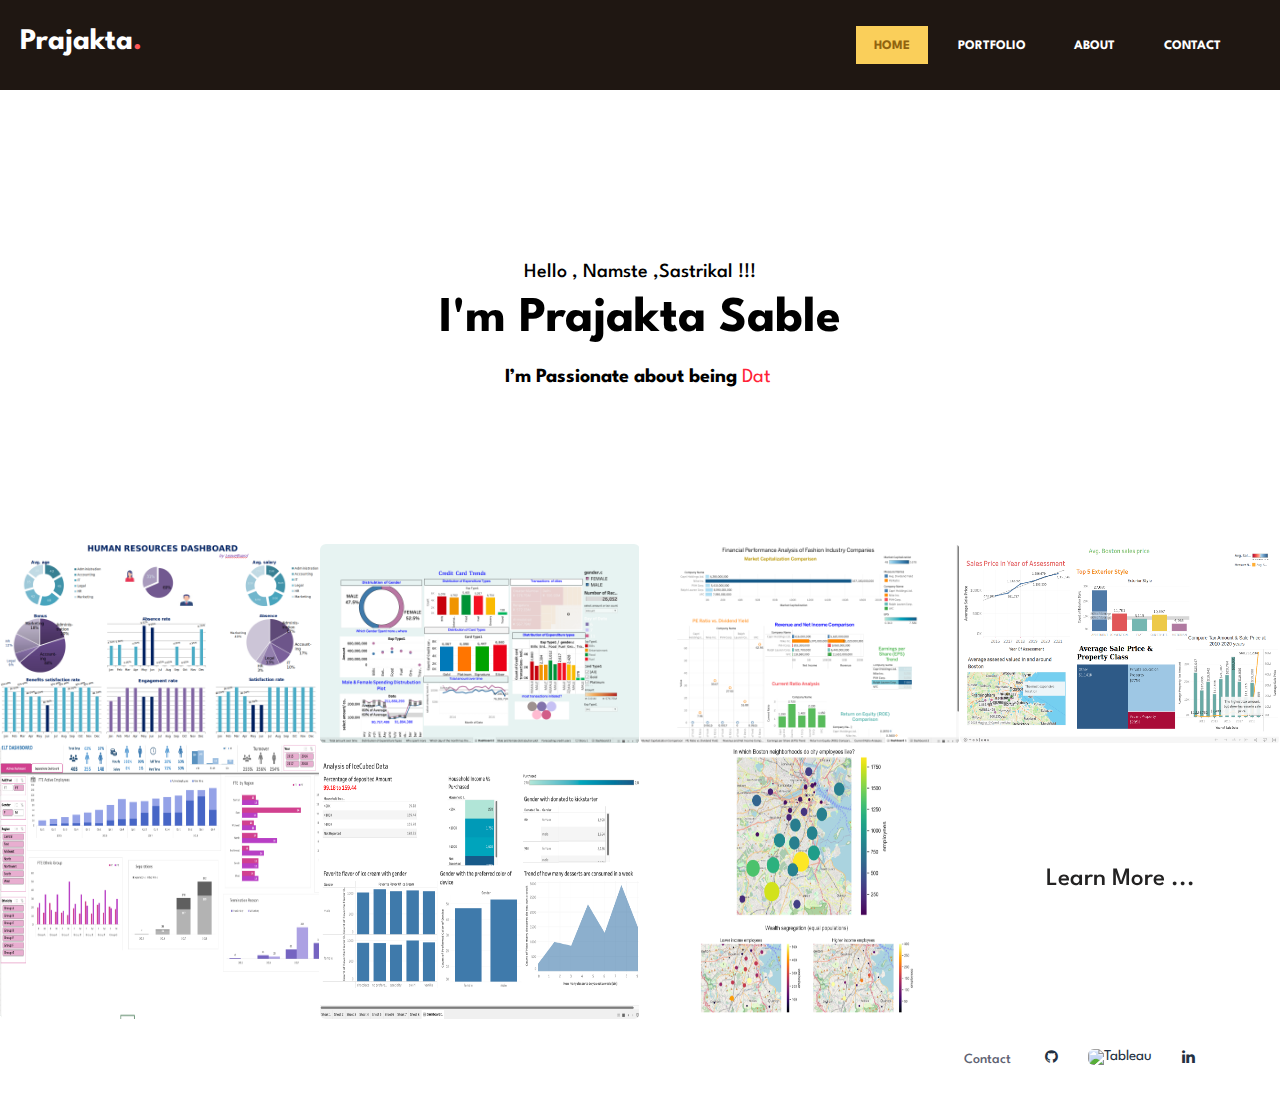
==== commit 52badd38: "web version 1.1" ====
--- a/index.html
+++ b/index.html
@@ -35,7 +35,7 @@
       <header id="site-header" class="header-top">
         <nav class="navbar navbar-expand-lg shift " id="header">
           <a class="navbar-brand" href="index.html">
-            Bash<span class="dot-1">.</span>
+            Prajakta<span class="dot-1">.</span>
           </a>
           <button class="navbar-toggler bg-gradient" type="button" data-toggle="collapse"
             data-target="#navbarTogglerDemo02" aria-controls="navbarTogglerDemo02" aria-expanded="false"
@@ -110,7 +110,52 @@
 <section id="works" class="works section no-padding">
 	<div class="container-fluid">
 	  <div class="row no-gutter">
-		<div class="col-lg-3 col-md-6 col-sm-6 work"> <a href="assets/images/Tableau.png" class="work-box"> <img src="assets/images/Tableau.png" alt="">
+		<div class="col-lg-3 col-md-6 col-sm-6 work"> <a href="assets/images/HR_dashboard.png" class="work-box"> <img src="assets/images/HR_dashboard.png" alt="">
+		  <div class="overlay">
+			<div class="overlay-caption">
+			  <h5>HR Dashboard</h5>
+			  <p><i class="fa fa-search-plus fa-2x"></i></p>
+			</div>
+		  </div>
+		  <!-- overlay --> 
+		  </a> </div>
+		<div class="col-lg-3 col-md-6 col-sm-6 work"> <a href="assets/images/Tableau_1.png" class="work-box"> <img src="assets/images/Tableau_1.png" alt="">
+		  <div class="overlay">
+			<div class="overlay-caption">
+			  <h5>Credit Card Trend in India</h5>
+			  <p><i class="fa fa-search-plus fa-2x"></i></p>
+			</div>
+		  </div>
+		  <!-- overlay --> 
+		  </a> </div>
+		<div class="col-lg-3 col-md-6 col-sm-6 work"> <a href="assets/images/Tableau_2.png" class="work-box"> <img src="assets/images/Tableau_2.png" alt="">
+		  <div class="overlay">
+			<div class="overlay-caption">
+			  <h5>Fashion Industy Stock Comparision</h5>
+			  <p><i class="fa fa-search-plus fa-2x"></i></p>
+			</div>
+		  </div>
+		  <!-- overlay --> 
+		  </a> </div>
+		<div class="col-lg-3 col-md-6 col-sm-6 work"> <a href="assets/images/Tableau3.png" class="work-box"> <img src="assets/images/Tableau3.png" alt="">
+		  <div class="overlay">
+			<div class="overlay-caption">
+			  <h5>Boston Houses Sales Price</h5>
+			  <p><i class="fa fa-search-plus fa-2x"></i></p>
+			</div>
+		  </div>
+		  <!-- overlay --> 
+		  </a> </div>
+		<div class="col-lg-3 col-md-6 col-sm-6 work"> <a href="assets/images/dashboard.png" class="work-box"> <img src="assets/images/dashboard.png" alt="">
+		  <div class="overlay">
+			<div class="overlay-caption">
+			  <h5>HR Dashboard</h5>
+			  <p><i class="fa fa-search-plus fa-2x"></i></p>
+			</div>
+		  </div>
+		  <!-- overlay --> 
+		  </a> </div>
+		<div class="col-lg-3 col-md-6 col-sm-6 work"> <a href="assets/images/11111111.png" class="work-box"> <img src="assets/images/11111111.png" alt="">
 		  <div class="overlay">
 			<div class="overlay-caption">
 			  <h5>Project Name</h5>
@@ -119,55 +164,10 @@
 		  </div>
 		  <!-- overlay --> 
 		  </a> </div>
-		<div class="col-lg-3 col-md-6 col-sm-6 work"> <a href="assets/images/Tableau_1.png" class="work-box"> <img src="assets/images/Tableau_1.png" alt="">
-		  <div class="overlay">
-			<div class="overlay-caption">
-			  <h5>Project Name</h5>
-			  <p><i class="fa fa-search-plus fa-2x"></i></p>
-			</div>
-		  </div>
-		  <!-- overlay --> 
-		  </a> </div>
-		<div class="col-lg-3 col-md-6 col-sm-6 work"> <a href="assets/images/Tableau_2.png" class="work-box"> <img src="assets/images/Tableau_2.png" alt="">
-		  <div class="overlay">
-			<div class="overlay-caption">
-			  <h5>Project Name</h5>
-			  <p><i class="fa fa-search-plus fa-2x"></i></p>
-			</div>
-		  </div>
-		  <!-- overlay --> 
-		  </a> </div>
-		<div class="col-lg-3 col-md-6 col-sm-6 work"> <a href="assets/images/Tableau3.png" class="work-box"> <img src="assets/images/Tableau3.png" alt="">
-		  <div class="overlay">
-			<div class="overlay-caption">
-			  <h5>Project Name</h5>
-			  <p><i class="fa fa-search-plus fa-2x"></i></p>
-			</div>
-		  </div>
-		  <!-- overlay --> 
-		  </a> </div>
-		<div class="col-lg-3 col-md-6 col-sm-6 work"> <a href="assets/images/dashboard.png" class="work-box"> <img src="assets/images/dashboard.png" alt="">
-		  <div class="overlay">
-			<div class="overlay-caption">
-			  <h5>Project Name</h5>
-			  <p><i class="fa fa-search-plus fa-2x"></i></p>
-			</div>
-		  </div>
-		  <!-- overlay --> 
-		  </a> </div>
-		<div class="col-lg-3 col-md-6 col-sm-6 work"> <a href="assets/images/11111111.png" class="work-box"> <img src="assets/images/11111111.png" alt="">
-		  <div class="overlay">
-			<div class="overlay-caption">
-			  <h5>Project Name</h5>
-			  <p><i class="fa fa-search-plus fa-2x"></i></p>
-			</div>
-		  </div>
-		  <!-- overlay --> 
-		  </a> </div>
-		<div class="col-lg-3 col-md-6 col-sm-6 work"> <a href="assets/images/Tableau4.png" class="work-box"> <img src="assets/images/Tableau4_1.png" alt="">
-		  <div class="overlay">
-			<div class="overlay-caption">
-			  <h5>Project Name</h5>
+		<div class="col-lg-3 col-md-6 col-sm-6 work"> <a href="assets/images/boston_earning_pic.png" class="work-box"> <img src="assets/images/boston_earning_pic.png" alt="">
+		  <div class="overlay">
+			<div class="overlay-caption">
+			  <h5>Boston Earning Map</h5>
 			  <p><i class="fa fa-search-plus fa-2x"></i></p>
 			</div>
 		  </div>
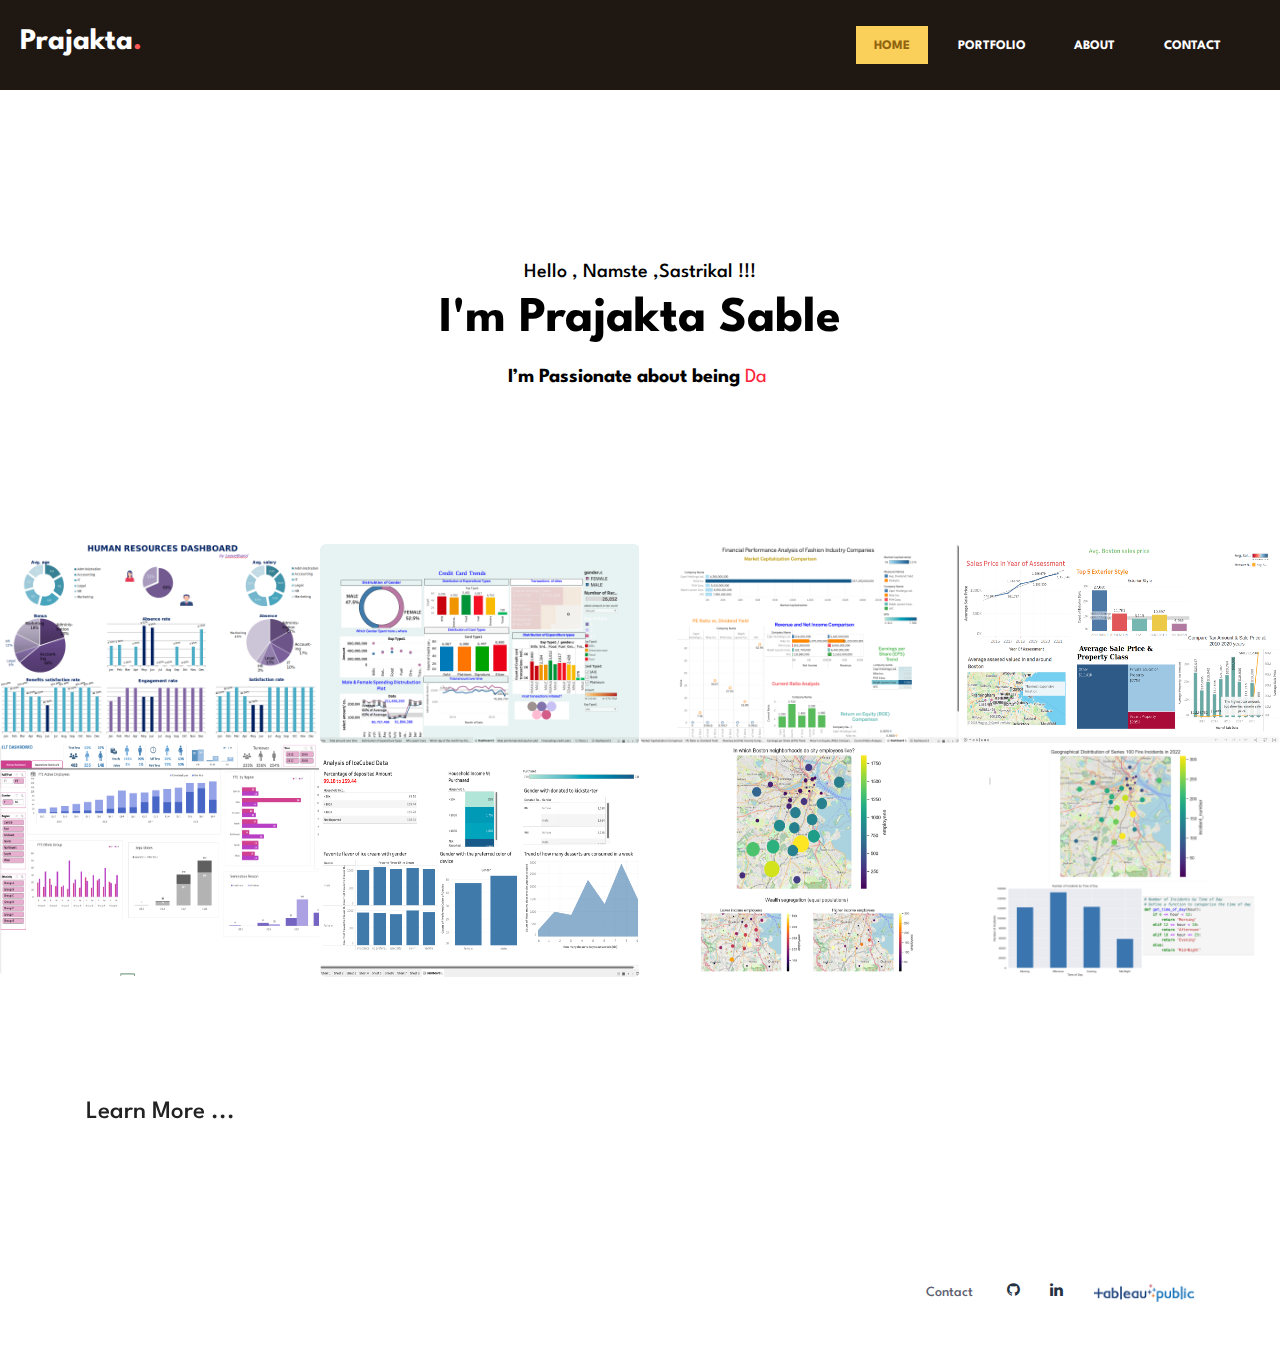
==== commit 6fd49021: "Bos Fire anls update" ====
--- a/index.html
+++ b/index.html
@@ -158,7 +158,7 @@
 		<div class="col-lg-3 col-md-6 col-sm-6 work"> <a href="assets/images/11111111.png" class="work-box"> <img src="assets/images/11111111.png" alt="">
 		  <div class="overlay">
 			<div class="overlay-caption">
-			  <h5>Project Name</h5>
+			  <h5>Analysis of IceCubed Data</h5>
 			  <p><i class="fa fa-search-plus fa-2x"></i></p>
 			</div>
 		  </div>
@@ -173,6 +173,15 @@
 		  </div>
 		  <!-- overlay --> 
 		  </a> </div>
+      <div class="col-lg-3 col-md-6 col-sm-6 work"> <a href="assets/images/bos_fire_.png" class="work-box"> <img src="assets/images/bos_fire_.png" alt="">
+        <div class="overlay">
+        <div class="overlay-caption">
+          <h5>Boston Fire Analysis</h5>
+          <p><i class="fa fa-search-plus fa-2x"></i></p>
+        </div>
+        </div>
+        <!-- overlay --> 
+        </a> </div>
 		<div class="col-lg-3 col-md-6 col-sm-6 work"> <a href="portfolio.html" class="work-box"> 
 		  <!-- <div class="overlay">
 			<div class="overlay-caption"> -->
@@ -205,13 +214,12 @@
             <div class="share-icons-footer ml-lg-4">
               <a href="https://github.com/BASH-EPIC" target="_blank"><span class="fa fa-github"></span></a>
             </div>
-  
-            <div class="share-icons-footer ml-lg-4">
-              <a href="https://public.tableau.com/app/profile/prajakta.sable" target="_blank"><img src="tableau_logo.png" alt="Tableau"></a>
-            </div>
             
             <div class="share-icons-footer ml-lg-4">
               <a href="https://www.linkedin.com/in/prajaktasable/" target=”_blank”><span class="fa fa-linkedin"></span></a>
+            </div>
+            <div class="share-icons-footer ml-lg-4">
+              <a href="https://public.tableau.com/app/profile/prajakta.sable" target="_blank"><img src="assets/images/tableau_logo.png" alt="Tableau" height="40px"></a>
             </div>
           </div>
         </div>
